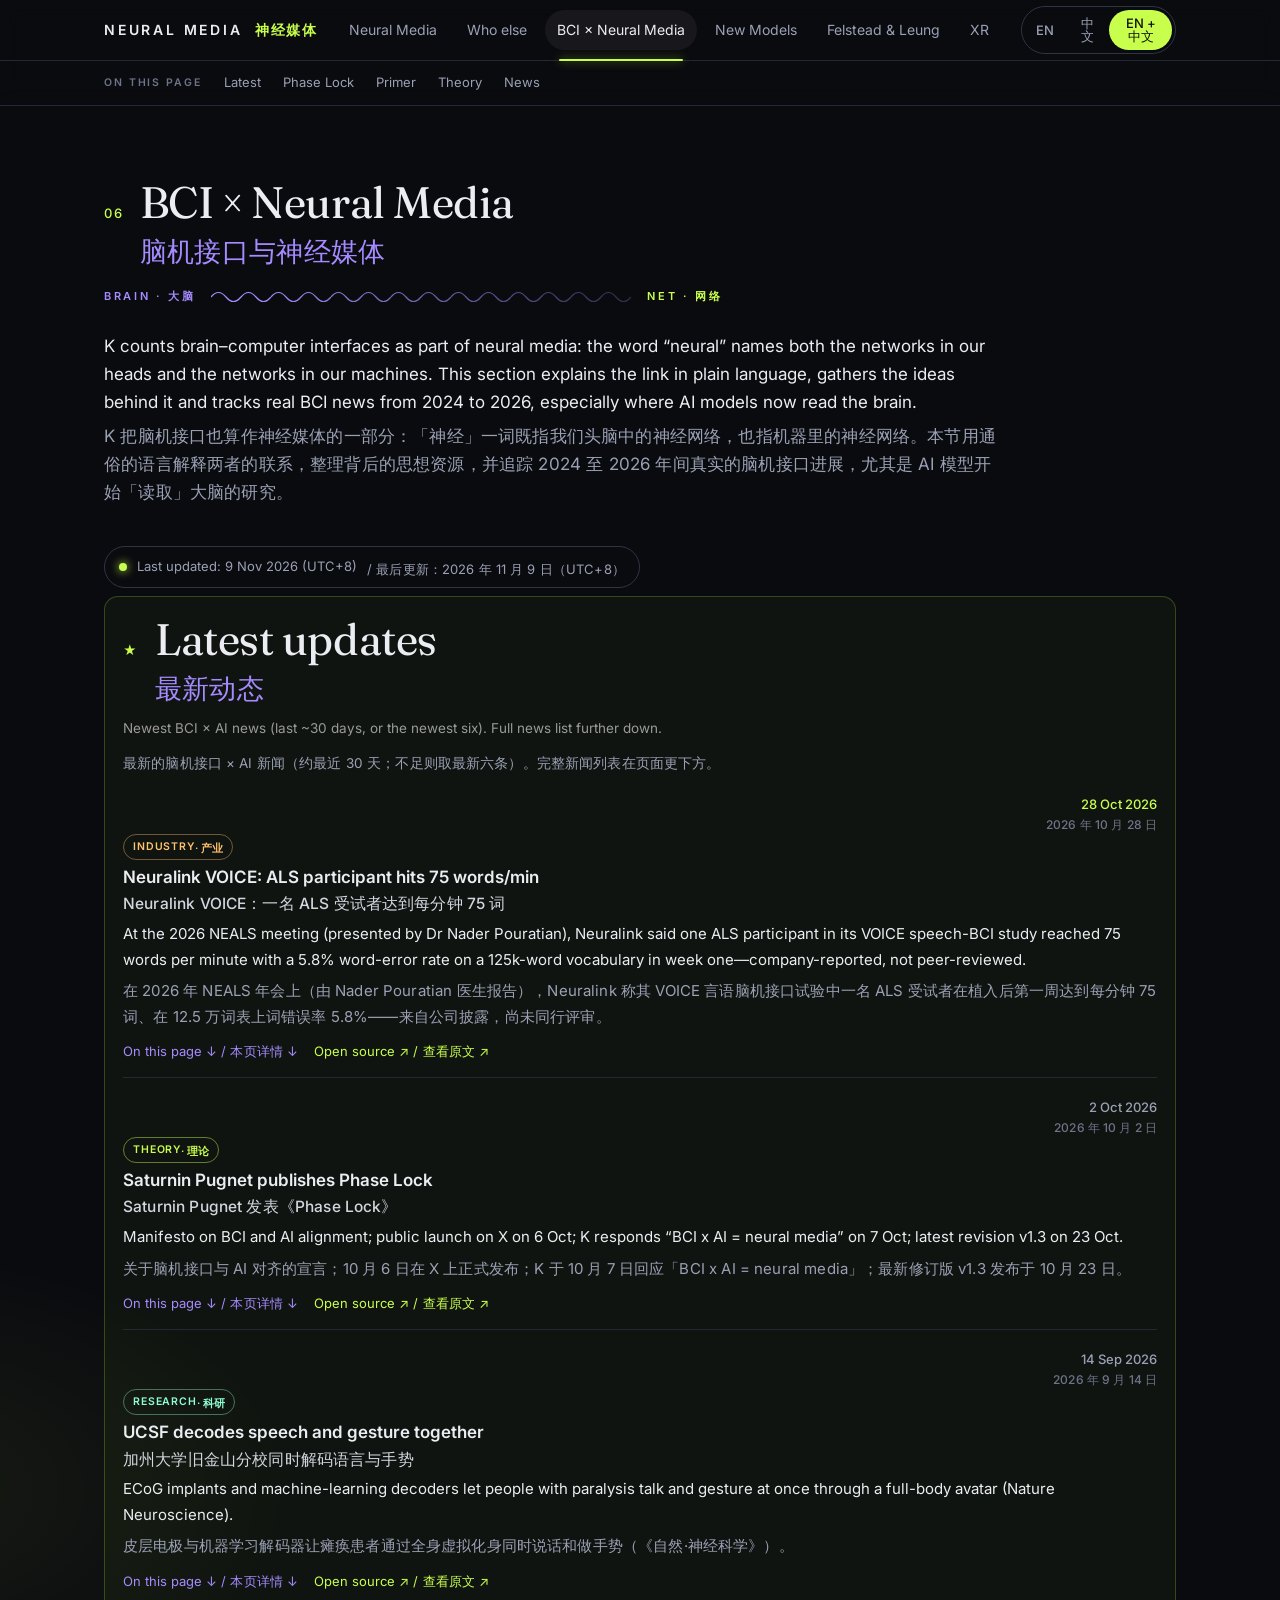
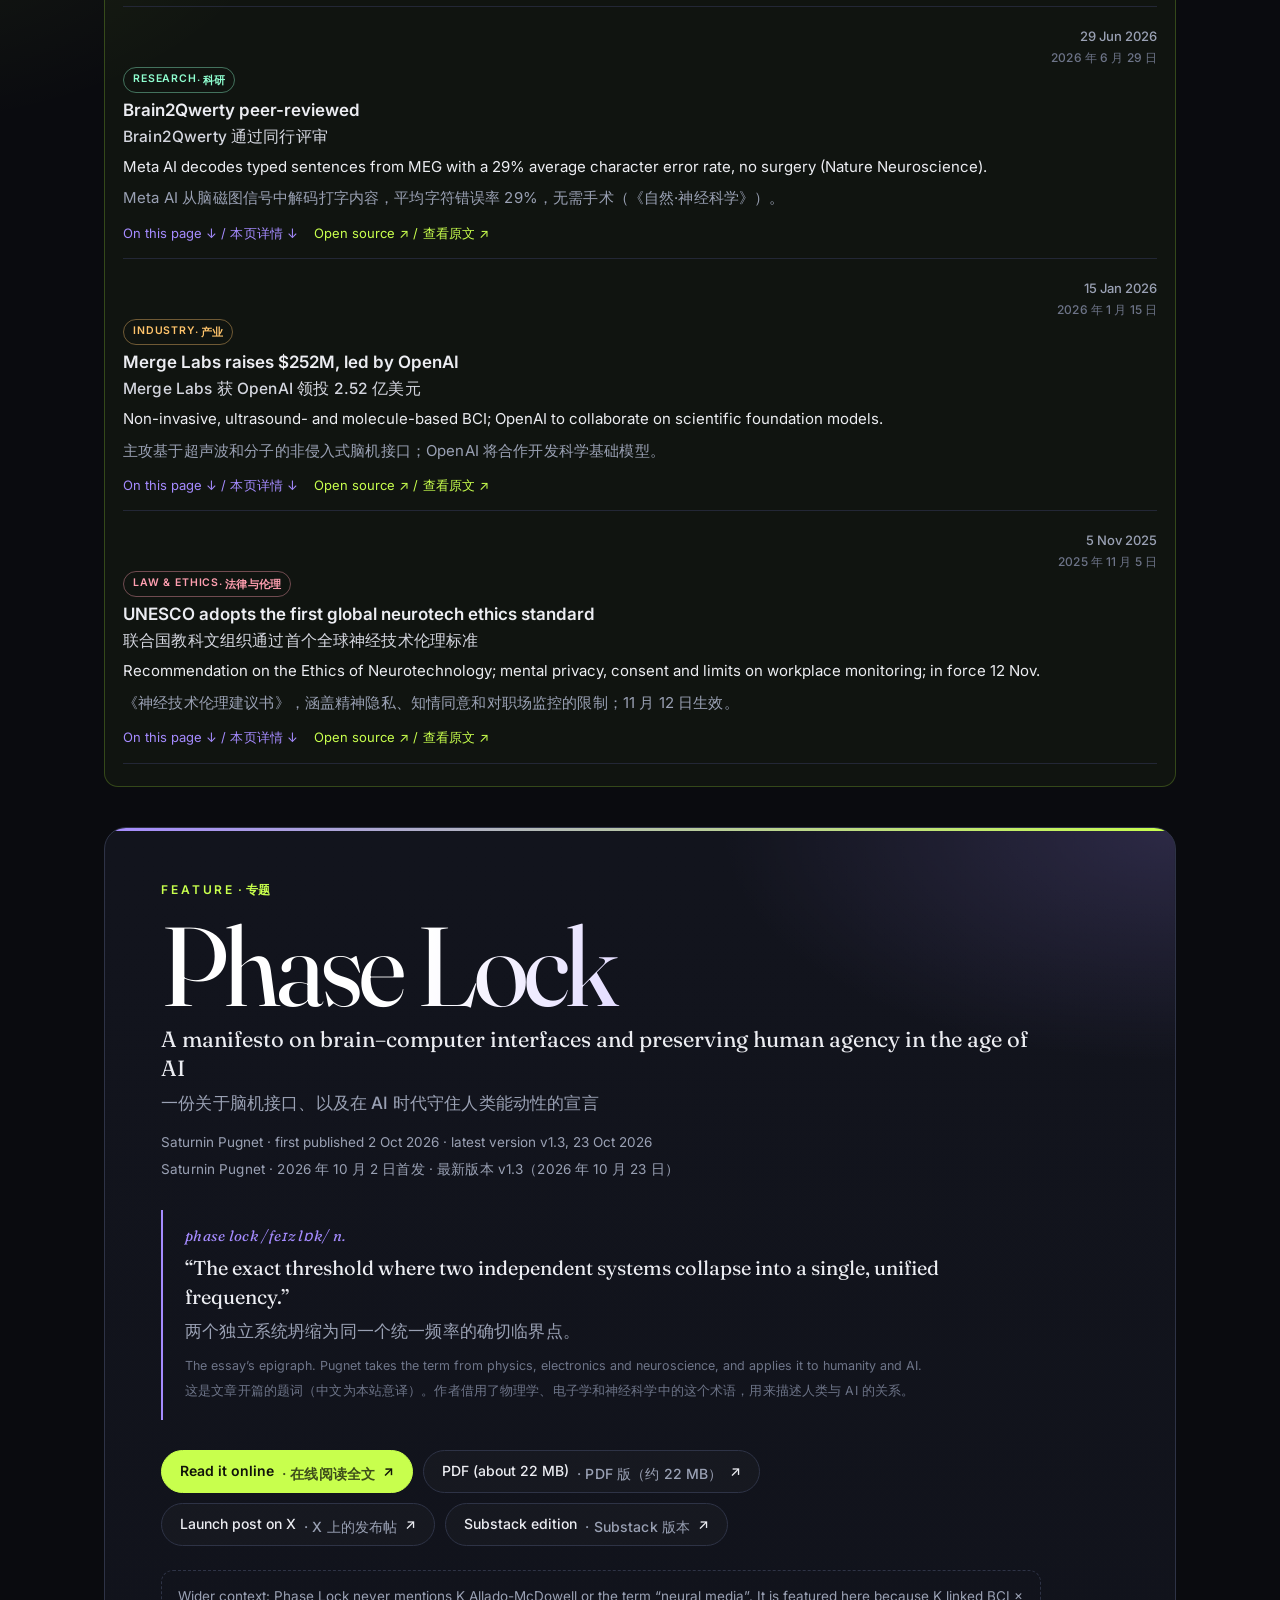
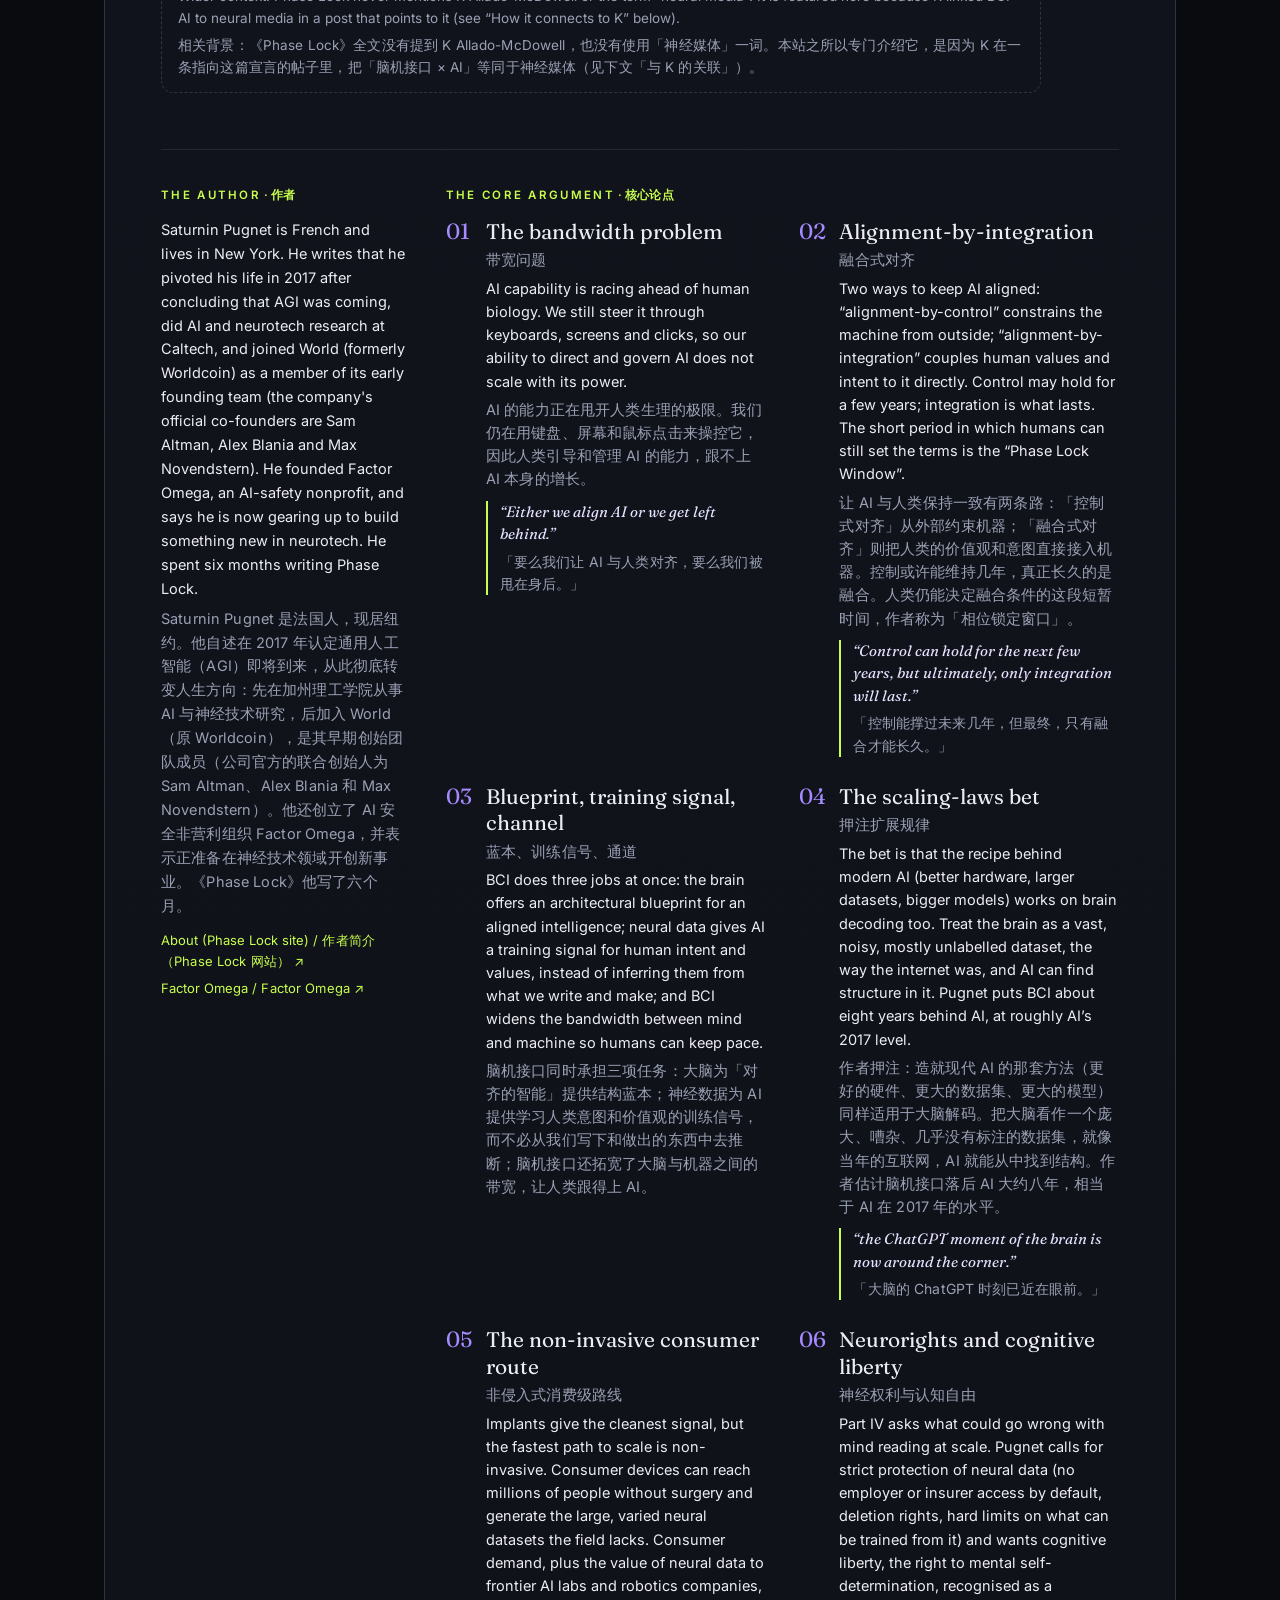
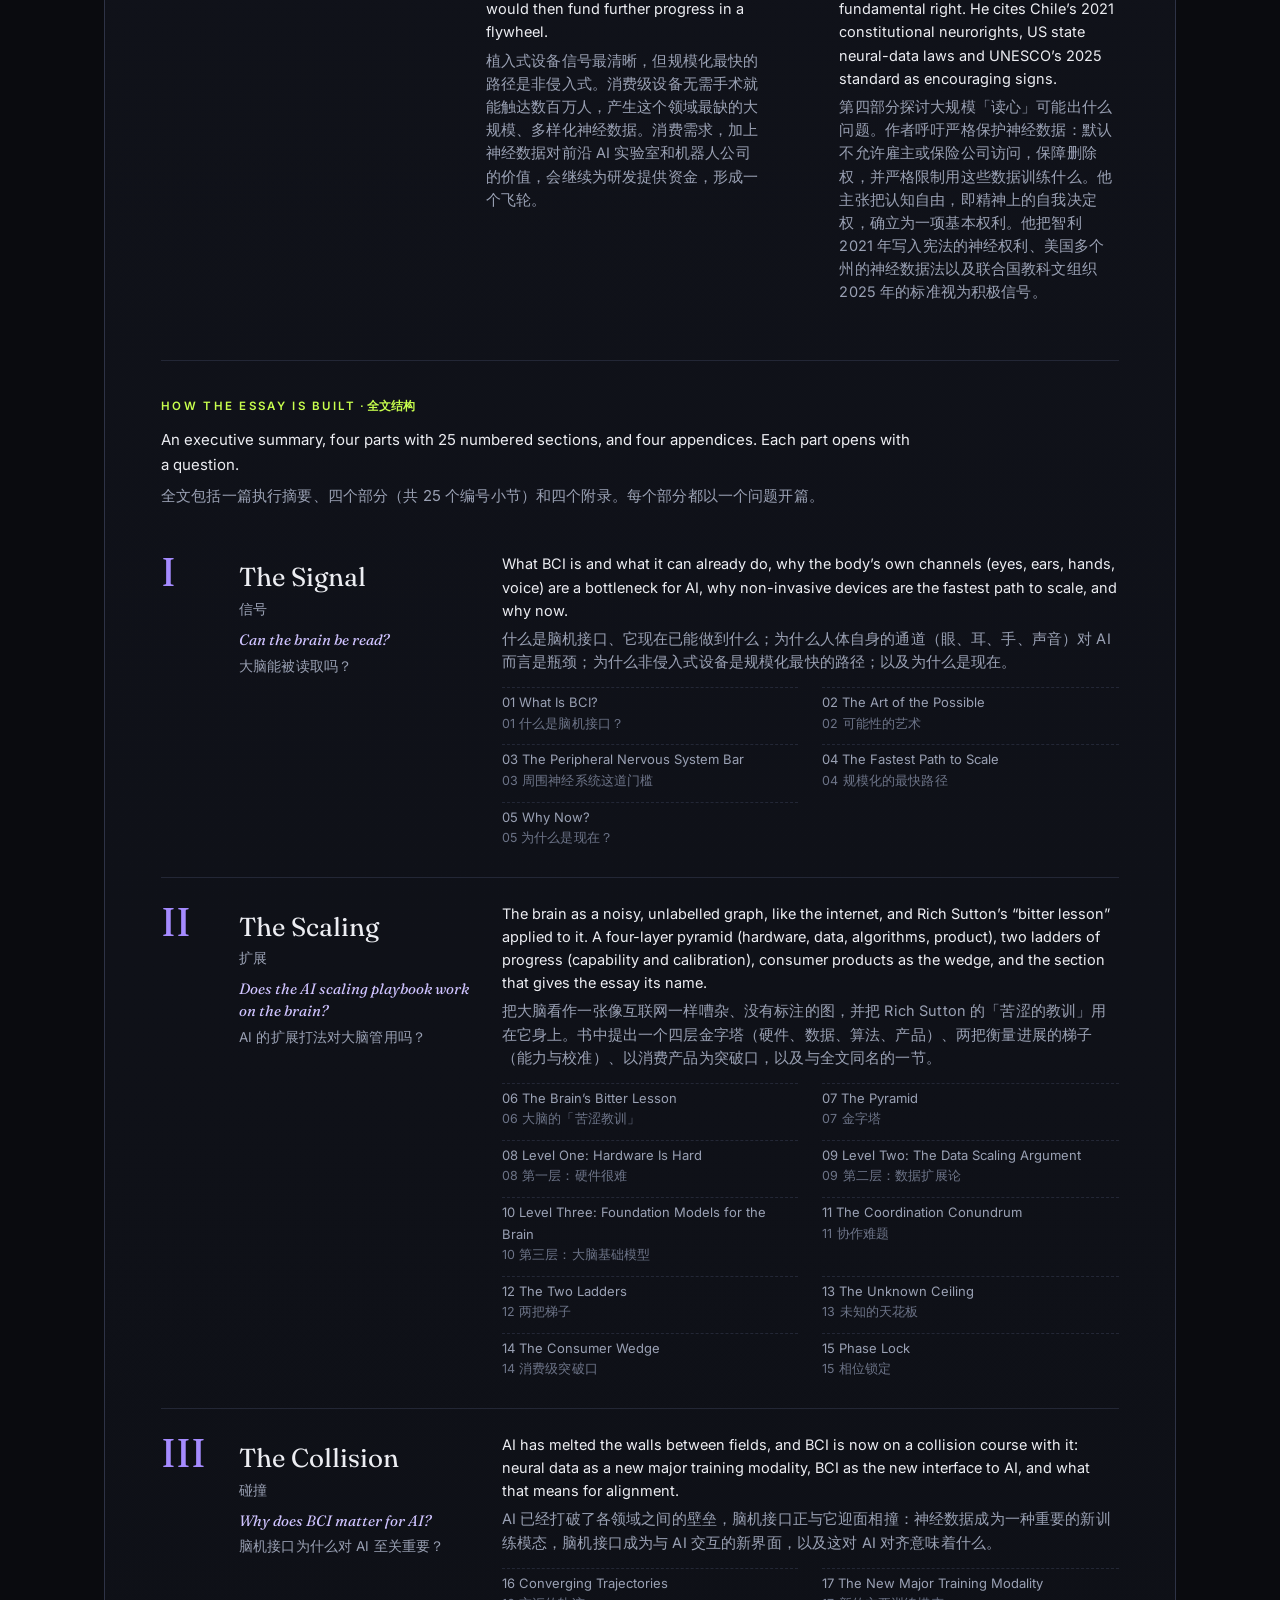
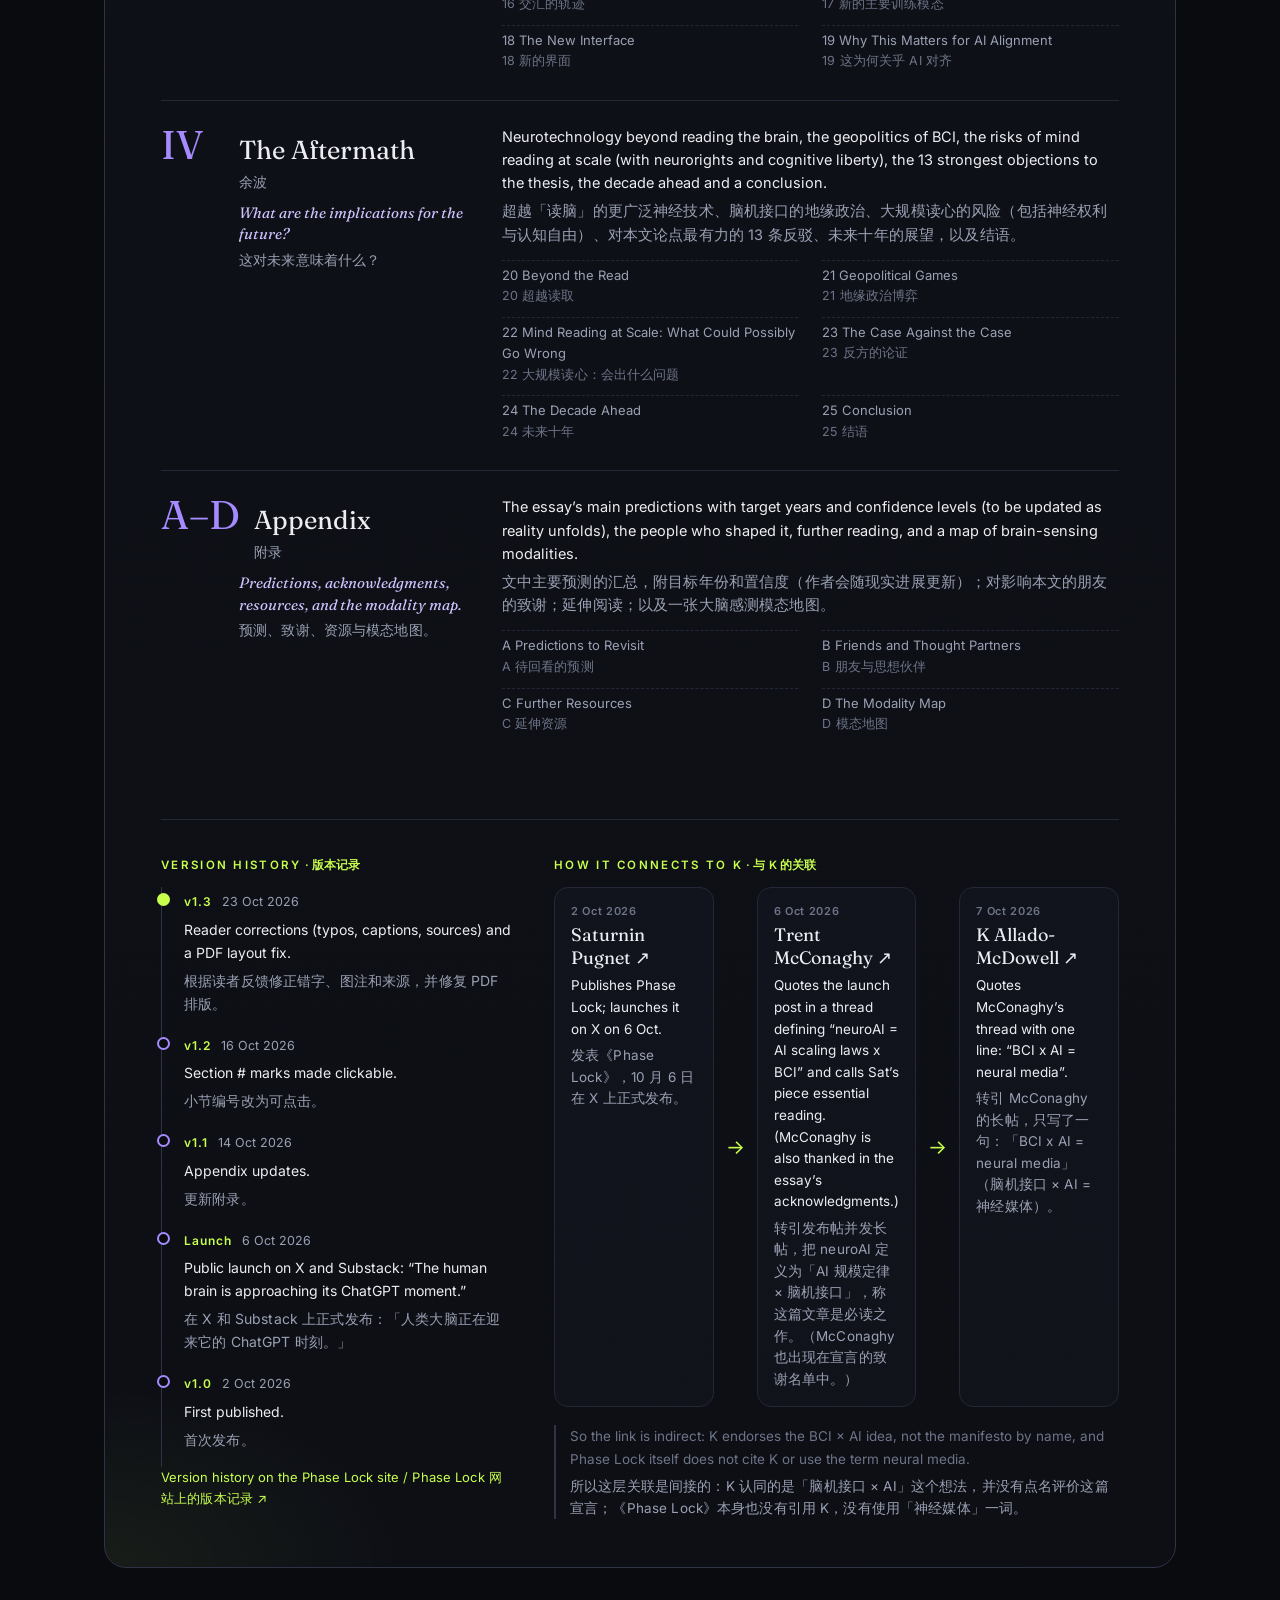
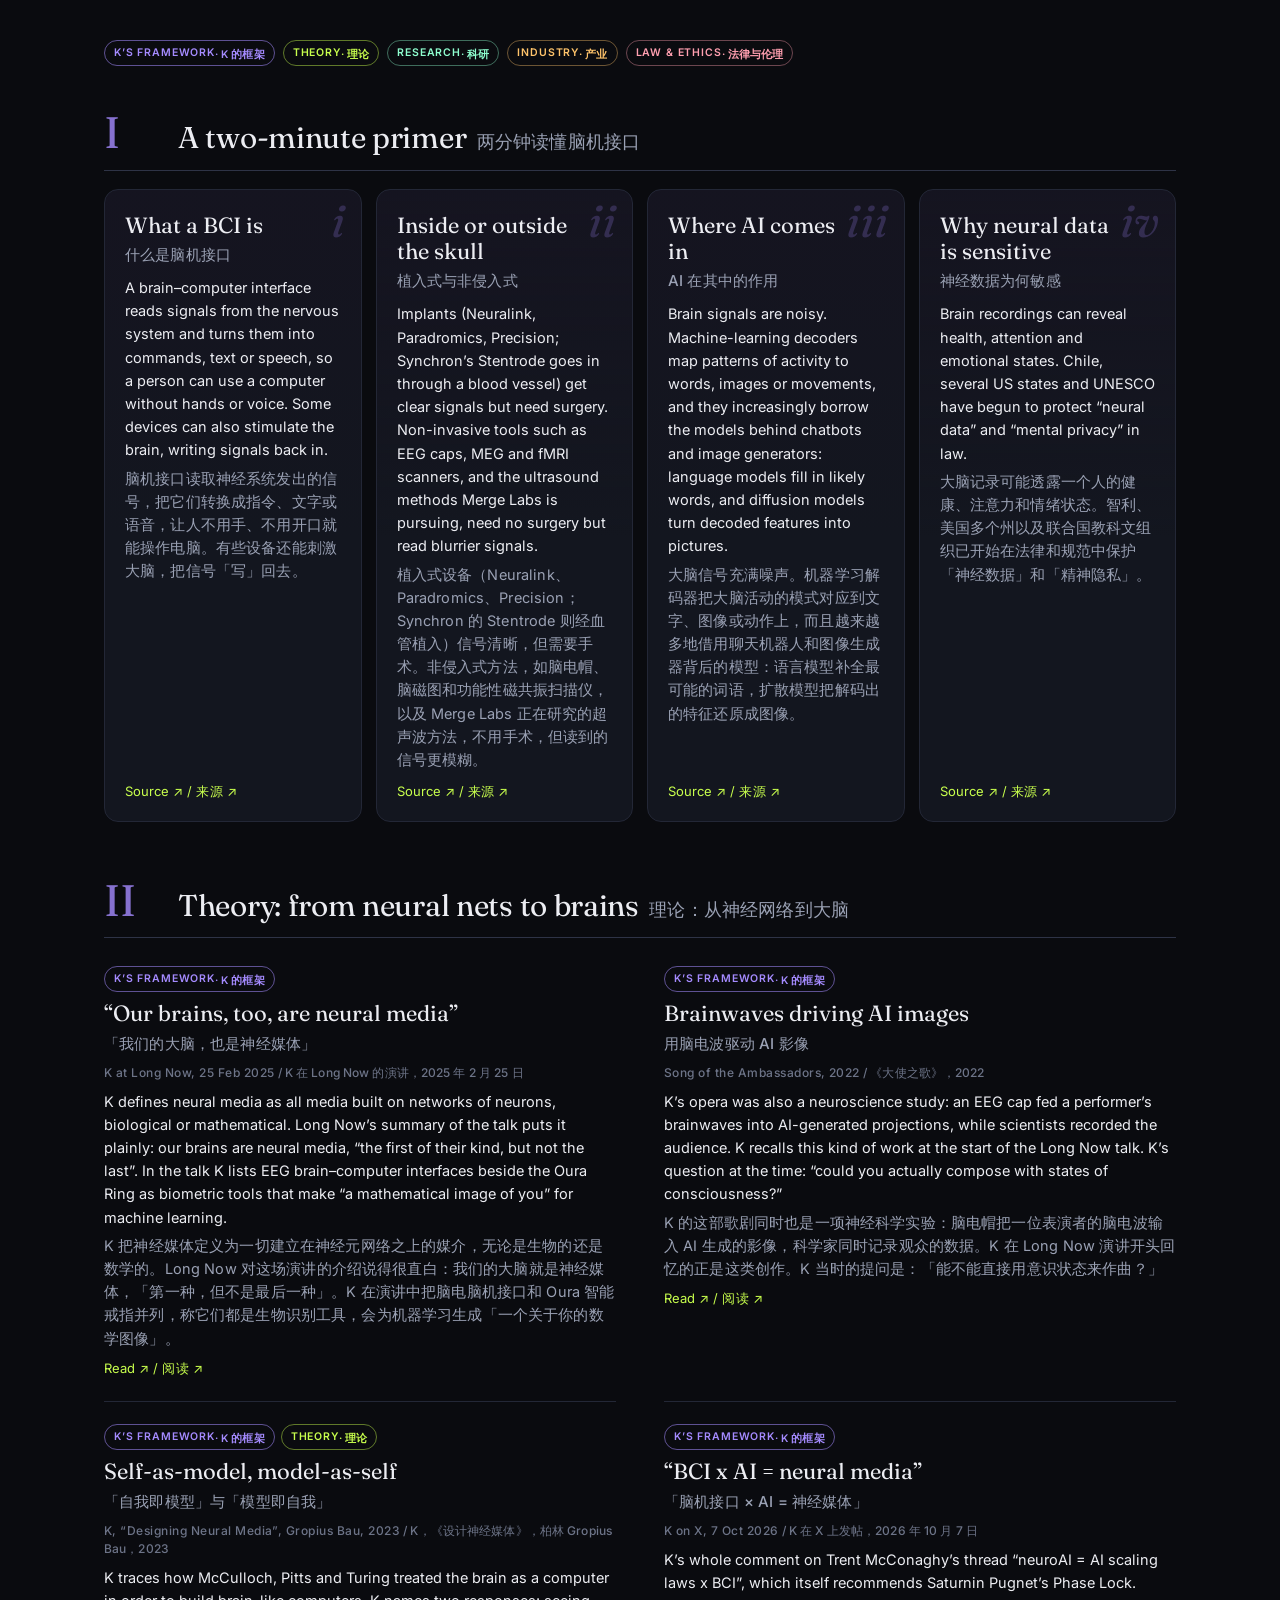
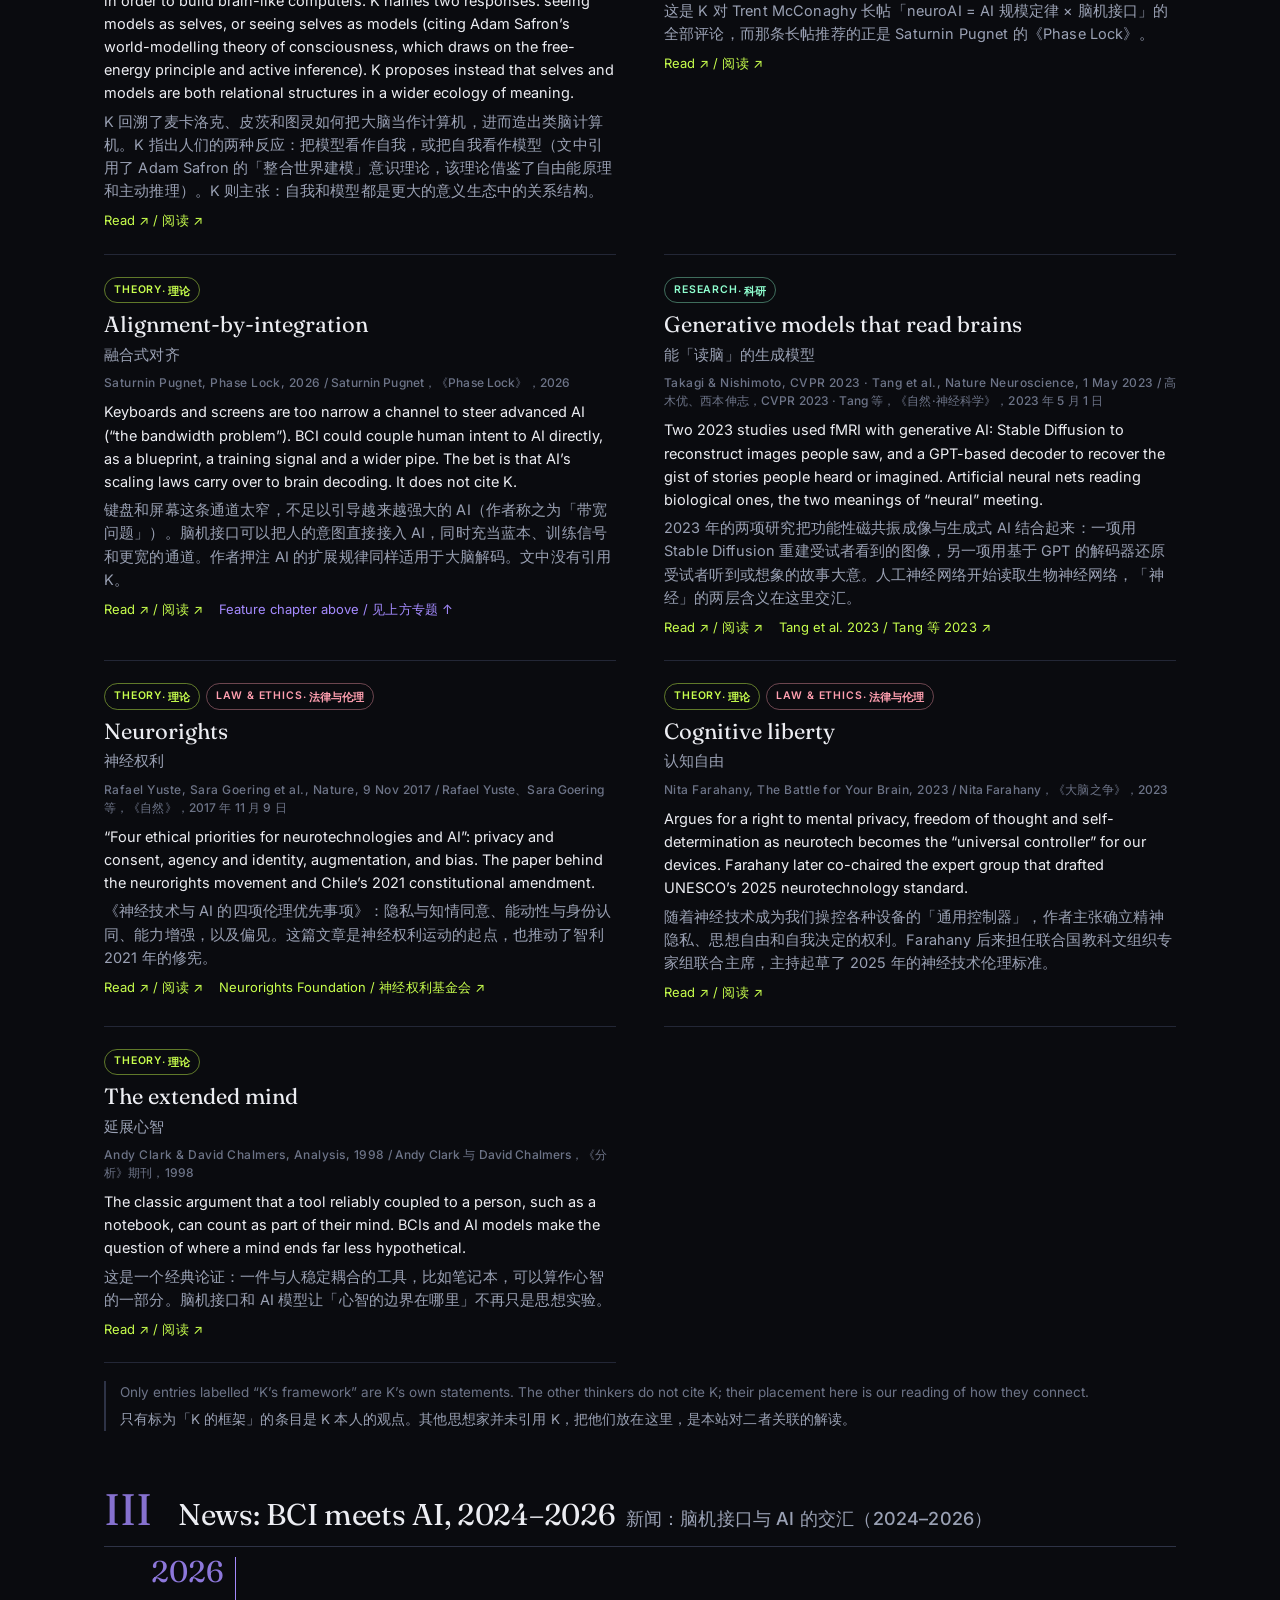
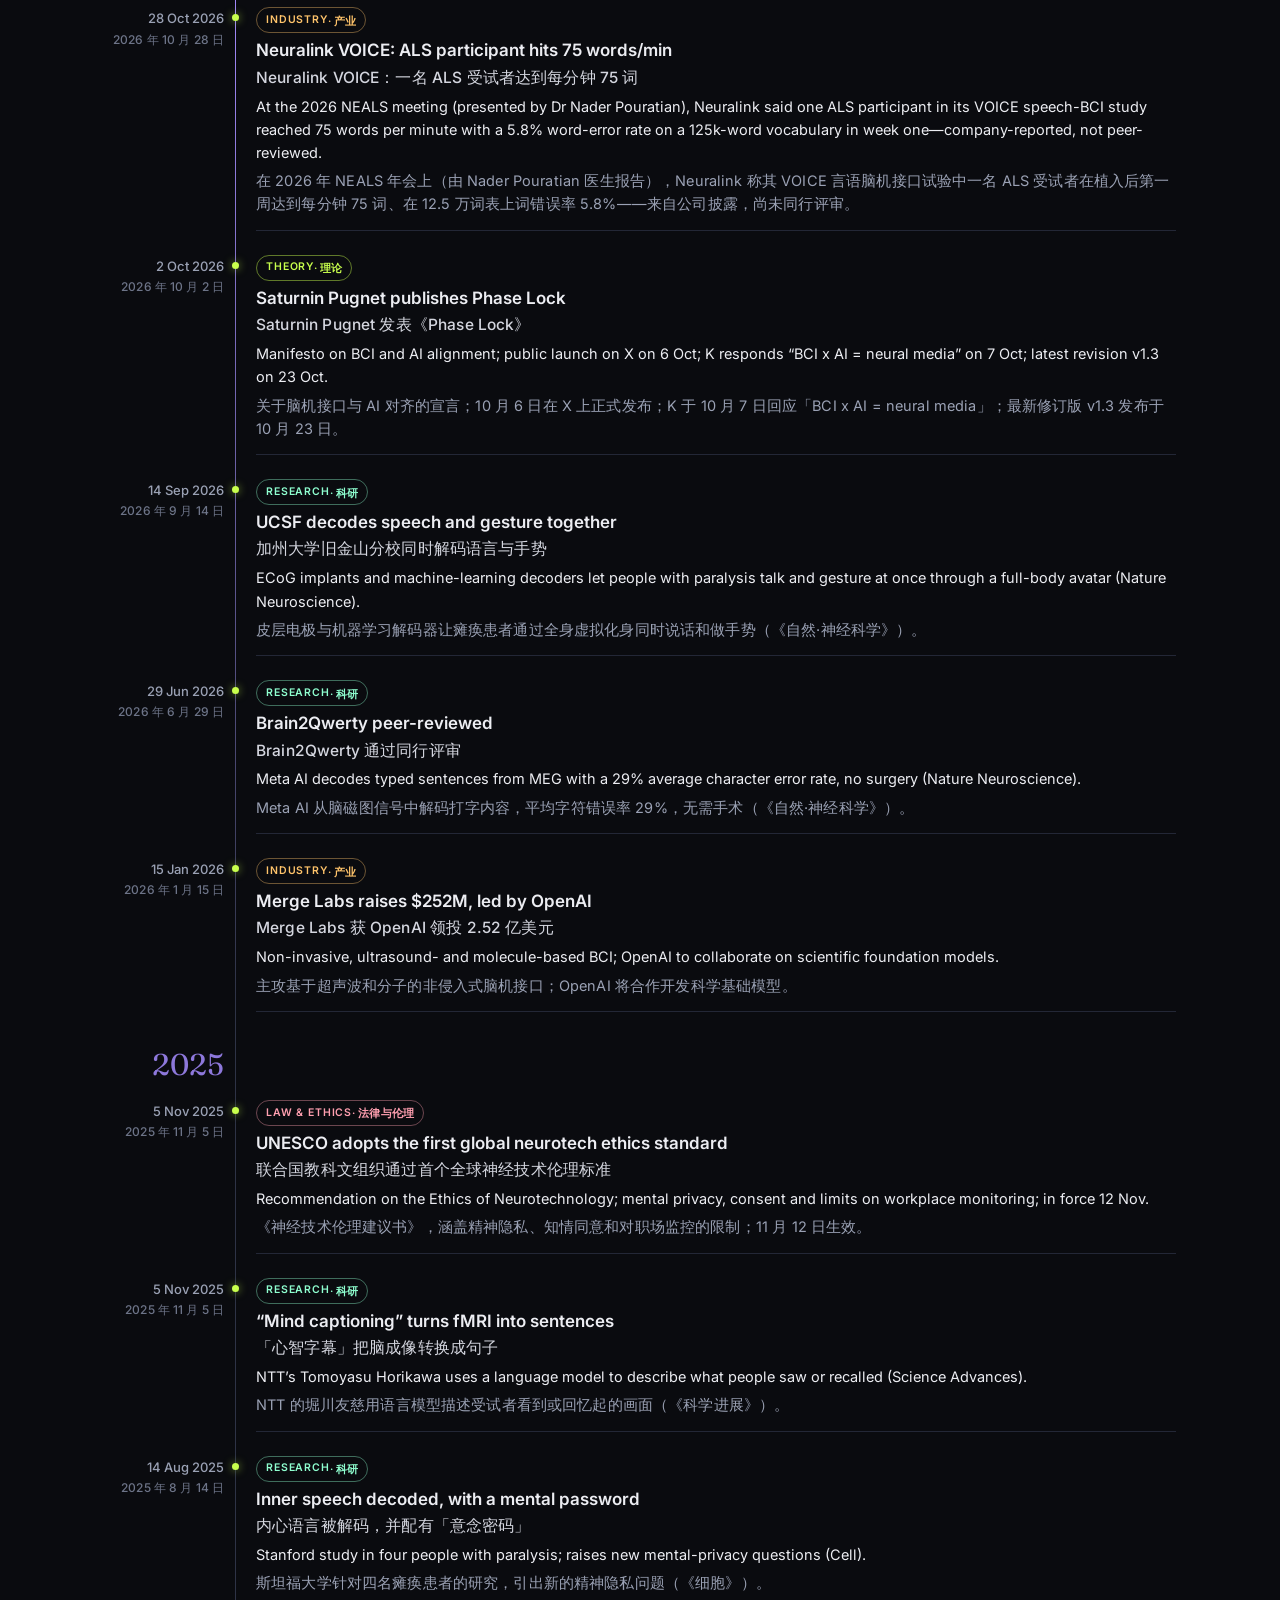
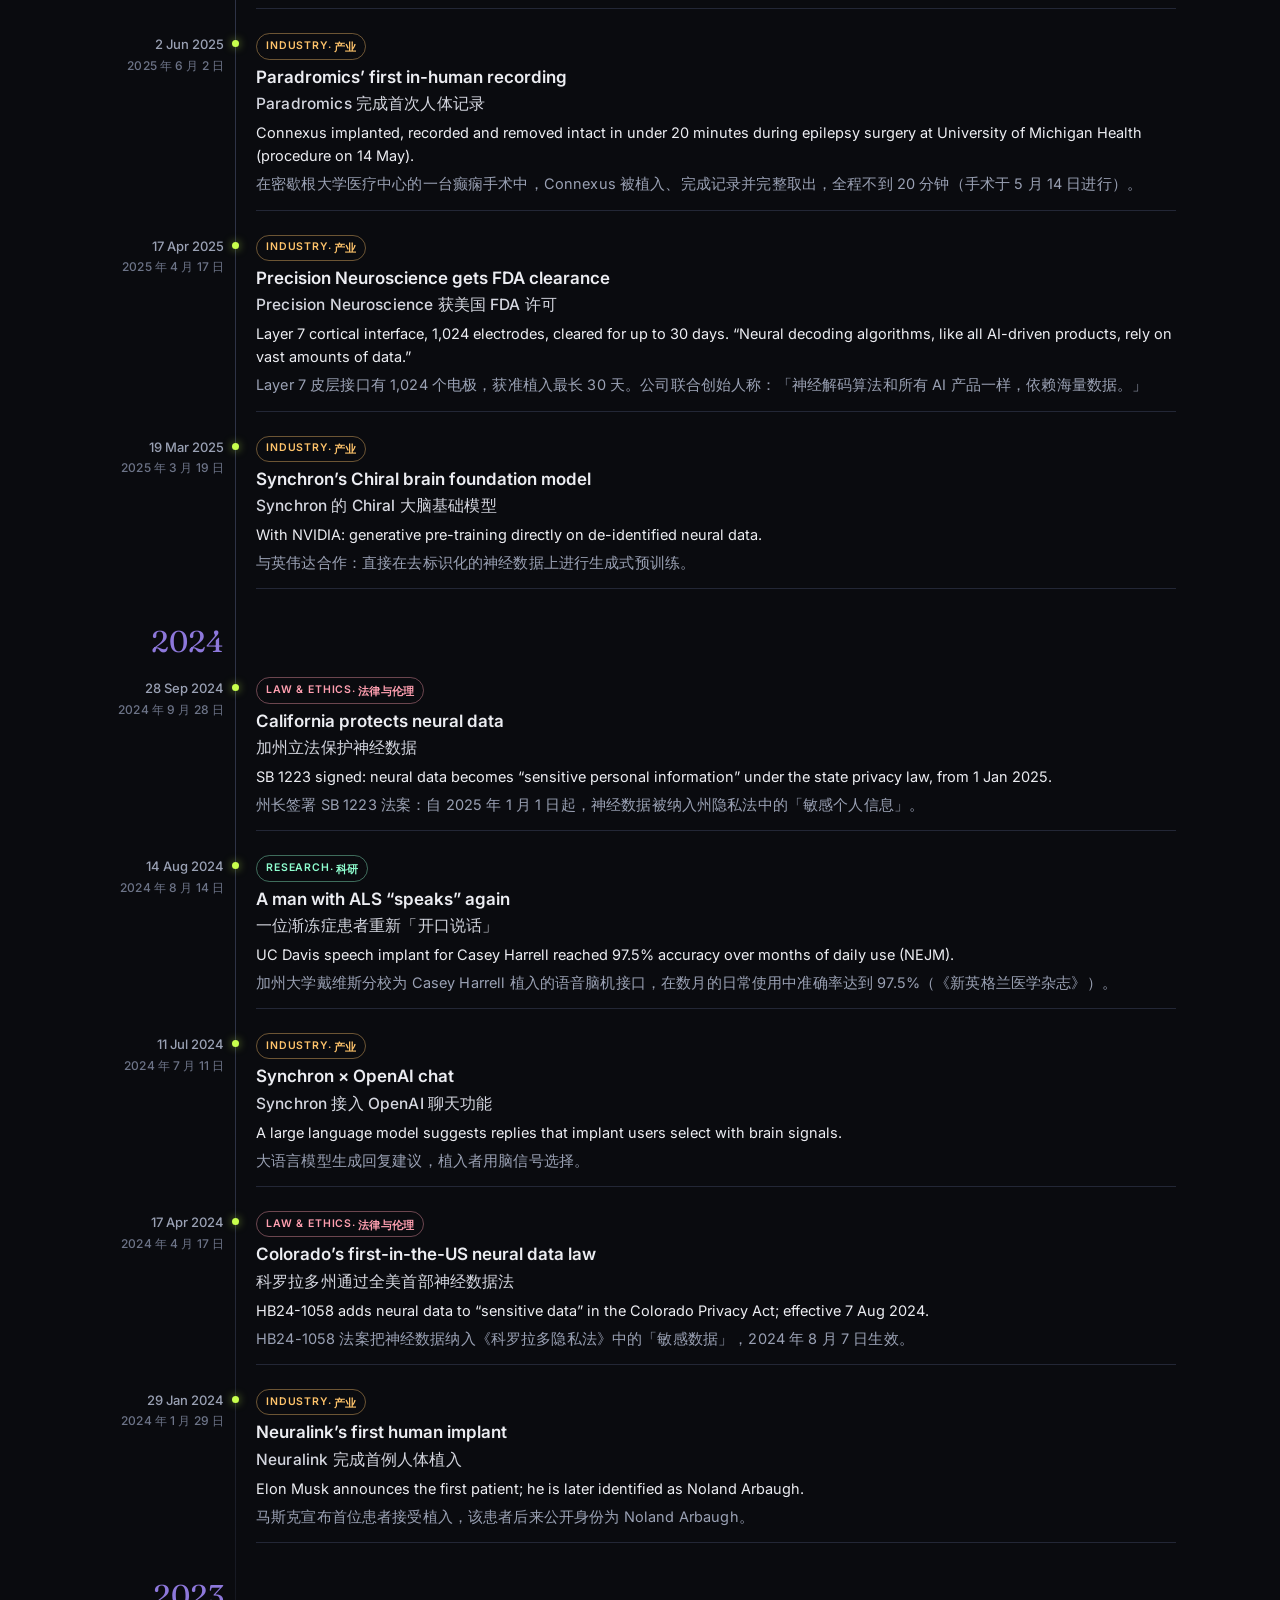
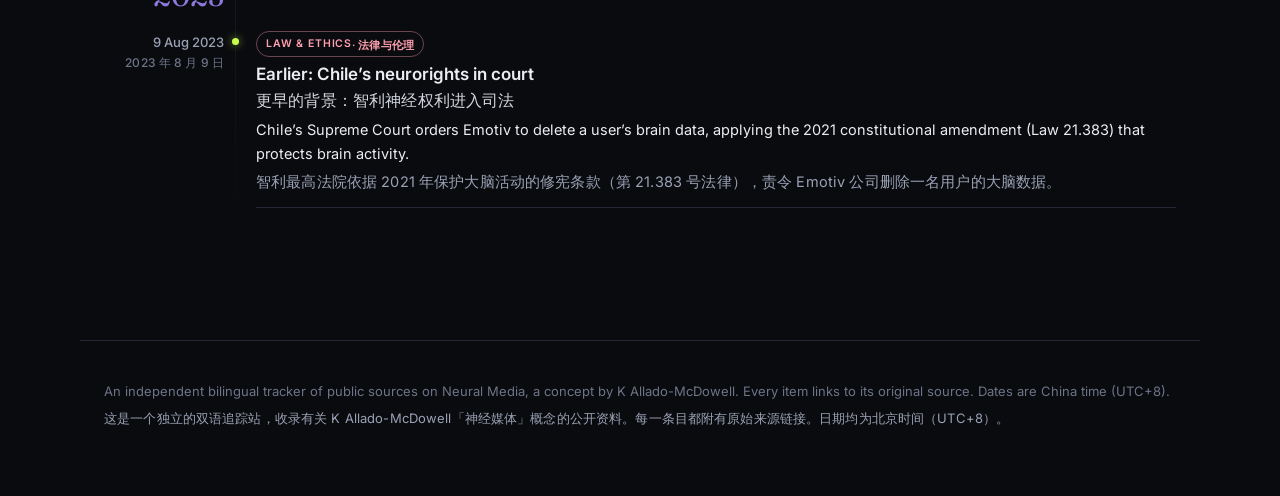
==== bci.html @ 94982797 "Add the XR page and seed it with verified 2026 wearable news. XR is the umbrella for VR, AR, and MR." ====
<!doctype html>
<html lang="en">
<head>
<meta charset="utf-8">
<meta name="viewport" content="width=device-width, initial-scale=1">
<title>BCI × Neural Media · 脑机接口与神经媒体 | Neural Media</title>
<meta name="description" content="A bilingual (English / Simplified Chinese) tracker of everything on Neural Media, the concept by K Allado-McDowell.">
<!-- Optional web fonts; the page falls back to system fonts offline. -->
<link rel="preconnect" href="https://fonts.googleapis.com">
<link rel="preconnect" href="https://fonts.gstatic.com" crossorigin>
<link rel="stylesheet" href="https://fonts.googleapis.com/css2?family=Fraunces:opsz,wght@9..144,400;9..144,600&family=Inter:wght@400;500;600&display=swap">
<style>:root{
  --bg:#0a0b0f; --bg2:#101219; --panel:#13161f; --line:#232736; --line2:#2e3346;
  --text:#ecedf2; --muted:#9aa1b4; --dim:#6d7488;
  --accent:#c8ff4d; --accent-ink:#11140a; --violet:#a58bff;
  --serif:"Fraunces","Noto Serif SC","Source Han Serif SC","Songti SC",Georgia,"Times New Roman",serif;
  --sans:"Inter","PingFang SC","Hiragino Sans GB","Noto Sans SC","Microsoft YaHei",system-ui,-apple-system,"Segoe UI",Roboto,Arial,sans-serif;
  --radius:14px;
}
*{box-sizing:border-box}
html{-webkit-text-size-adjust:100%;scroll-behavior:smooth}
body{margin:0;background:
  radial-gradient(900px 500px at 85% -5%,rgba(165,139,255,.16),transparent 60%),
  radial-gradient(700px 400px at -10% 10%,rgba(200,255,77,.07),transparent 60%),var(--bg);
  color:var(--text);font:16px/1.65 var(--sans)}
a{color:inherit}
img{max-width:100%;display:block}
.wrap{max-width:1120px;margin:0 auto;padding:0 24px}
.skip{position:absolute;left:-999px}.skip:focus{left:12px;top:12px;background:var(--accent);color:var(--accent-ink);padding:6px 10px;z-index:99}

/* language visibility */
body.lang-en .t.zh, body.lang-zh .t.en{display:none!important}
.t{display:block}
nav .t, .brand .t, .chip .t, .tag .t, .lang .t, .inline .t{display:inline}
body.lang-both nav .t.zh{display:none}
body.lang-zh nav .t.zh{display:inline}
body.lang-both .t.en + .t.zh{margin-top:.35em}
body.lang-both p.t.zh, body.lang-both .sum .t.zh{color:var(--muted)}
.t.zh{font-family:var(--sans);letter-spacing:.01em}
body.lang-both .tag .t.zh::before, body.lang-both .chip .t.zh::before{content:" · "}

/* top bar */
.topbar{position:sticky;top:0;z-index:20;background:rgba(10,11,15,.82);backdrop-filter:blur(10px);-webkit-backdrop-filter:blur(10px);border-bottom:1px solid var(--line)}
.bar{display:flex;align-items:center;gap:20px;height:60px}
.brand{font:600 14px/1 var(--sans);letter-spacing:.2em;text-decoration:none;white-space:nowrap}
.brand span{color:var(--accent);letter-spacing:.1em;margin-left:6px}
.nav{display:flex;gap:18px;margin-left:auto;font-size:14px;color:var(--muted)}
.nav a{text-decoration:none}.nav a:hover{color:var(--text)}
.lang{display:flex;border:1px solid var(--line2);border-radius:999px;padding:3px;gap:2px}
.lang button{background:none;border:0;color:var(--muted);font:500 13px/1 var(--sans);padding:7px 11px;border-radius:999px;cursor:pointer}
.lang button[aria-pressed="true"]{background:var(--accent);color:var(--accent-ink)}

/* hero */
.hero{padding:88px 24px 56px}
.kicker{font:600 12px/1 var(--sans);letter-spacing:.22em;text-transform:uppercase;color:var(--accent)}
.hero h1{font:400 clamp(52px,10vw,124px)/.95 var(--serif);letter-spacing:-.03em;margin:22px 0 10px}
.hero h1 .zh{font-family:var(--serif);font-weight:600;letter-spacing:.04em;color:var(--violet);font-size:.55em;margin-top:.15em}
.hero .by{color:var(--muted);margin:0 0 30px;font-size:15px}
.intro{display:grid;gap:28px;grid-template-columns:1fr;max-width:980px}
body.lang-both .intro{grid-template-columns:1fr 1fr}
.intro p{margin:0;font-size:19px;line-height:1.6;color:var(--text)!important}
.intro p.zh{font-size:18px;line-height:1.85}
.stamp{margin-top:34px;display:inline-flex;align-items:center;gap:10px;font-size:13px;color:var(--muted);border:1px solid var(--line2);border-radius:999px;padding:7px 14px}
.stamp i{width:8px;height:8px;border-radius:50%;background:var(--accent);box-shadow:0 0 10px var(--accent)}
.stamp .t{display:inline}
body.lang-both .stamp .t.zh::before{content:" / "}

/* blocks */
.block{padding:64px 24px;border-top:1px solid var(--line)}
.sec-head{display:flex;align-items:baseline;gap:16px;flex-wrap:wrap;margin-bottom:28px}
.sec-head .num{font:500 13px/1 var(--sans);color:var(--accent);letter-spacing:.15em}
.sec-head h2{margin:0;font:400 clamp(30px,4vw,44px)/1.1 var(--serif);letter-spacing:-.01em}
.sec-head h2 .t.zh{font-size:.62em;color:var(--violet);margin-top:.2em;font-family:var(--serif)}
.lead p{margin:0 0 6px;max-width:760px;font-size:17px}

/* eras */
.eras{display:grid;grid-template-columns:repeat(4,1fr);gap:14px;margin-top:28px}
.era{background:var(--panel);border:1px solid var(--line);border-radius:var(--radius);padding:20px;position:relative;overflow:hidden}
.era .span{font:600 13px/1 var(--sans);color:var(--dim);letter-spacing:.06em}
.era h3{font:400 26px/1.1 var(--serif);margin:10px 0 14px}
.era h3 .t.zh{font-size:17px;color:var(--muted);font-family:var(--sans);margin-top:4px}
.era dl{margin:0 0 14px;display:grid;grid-template-columns:auto 1fr;gap:4px 10px;font-size:13px}
.era dt{color:var(--dim);text-transform:uppercase;letter-spacing:.08em;font-size:11px;padding-top:2px}
.era dd{margin:0}
.era dd .t{display:inline}body.lang-both .era dd .t.zh::before{content:" / ";color:var(--dim)}
.era .id{font-size:14px;margin:0;border-top:1px dashed var(--line2);padding-top:12px}
.era.now{border-color:var(--accent);background:linear-gradient(180deg,rgba(200,255,77,.08),var(--panel) 60%)}
.era.now .span{color:var(--accent)}
.era.now::after{content:"NOW · 当下";position:absolute;top:16px;right:16px;font:600 10px/1 var(--sans);letter-spacing:.14em;color:var(--accent-ink);background:var(--accent);padding:5px 7px;border-radius:999px}
.timeline-bar{display:grid;grid-template-columns:repeat(4,1fr);margin-top:14px;height:6px;border-radius:6px;overflow:hidden;gap:3px}
.timeline-bar span{background:var(--line2)}.timeline-bar span.now{background:linear-gradient(90deg,var(--accent) 50%,var(--line2) 50%)}
.notes{list-style:none;padding:0;margin:26px 0 0;display:grid;grid-template-columns:repeat(3,1fr);gap:14px}
.notes li{border-left:2px solid var(--violet);padding:2px 0 2px 14px;font-size:15px}

/* feed */
.filters{display:flex;flex-wrap:wrap;gap:8px;margin-bottom:10px}
.chip{background:transparent;border:1px solid var(--line2);color:var(--muted);border-radius:999px;padding:7px 13px;font:500 13px/1 var(--sans);cursor:pointer}
.chip b{font-weight:600;color:var(--dim);margin-left:6px}
.chip[aria-pressed="true"]{background:var(--text);color:var(--bg);border-color:var(--text)}
.chip[aria-pressed="true"] b{color:var(--bg)}
.feed-note{color:var(--muted);font-size:14px;margin:14px 0 26px;max-width:860px}
.feed{list-style:none;margin:0;padding:0;position:relative}
.feed::before{content:"";position:absolute;left:131px;top:6px;bottom:6px;width:1px;background:var(--line2)}
.item{display:grid;grid-template-columns:120px 1fr;gap:0 32px;padding:0 0 30px;position:relative}
.item::before{content:"";position:absolute;left:127px;top:8px;width:9px;height:9px;border-radius:50%;background:var(--bg);border:2px solid var(--violet)}
.item.fresh::before{border-color:var(--accent);background:var(--accent)}
.when{font:500 13px/1.4 var(--sans);color:var(--muted);text-align:right;padding-top:3px}
.when .t.zh{font-size:12px;color:var(--dim)}
.card{background:var(--panel);border:1px solid var(--line);border-radius:var(--radius);padding:18px 20px;display:grid;gap:10px;grid-template-columns:1fr}
.card.has-thumb{grid-template-columns:1fr 200px;gap:10px 20px}
.card:hover{border-color:var(--line2)}
.tags{display:flex;gap:6px;flex-wrap:wrap}
.tag{font:600 11px/1 var(--sans);letter-spacing:.06em;text-transform:uppercase;border-radius:6px;padding:5px 7px;background:#1c2030;color:var(--muted)}
.tag.video{color:#ff8f8f}.tag.post{color:#7fd3ff}.tag.essay{color:var(--accent)}.tag.interview{color:#ffc46b}
.tag.podcast{color:#e59bff}.tag.talk{color:#8fffd0}.tag.exhibition{color:#ffa3c8}.tag.book{color:#c9b8ff}
.tag.new{background:var(--accent);color:var(--accent-ink)}
.card h3{margin:0;font:600 19px/1.35 var(--sans)}
.card h3 a{text-decoration:none}.card h3 a:hover{text-decoration:underline;text-decoration-color:var(--accent);text-underline-offset:3px}
.card h3 .t.zh{font-weight:500;font-size:17px;color:#d4d6df}
.sum p{margin:0;font-size:15px}
.links{display:flex;flex-wrap:wrap;gap:6px 16px;font-size:13px}
.links a{color:var(--accent);text-decoration:none}.links a:hover{text-decoration:underline}
.links .src{color:var(--dim)}
.links .t{display:inline}body.lang-both .links .t.zh::before{content:" / "}
.thumb{grid-row:1 / span 4;grid-column:2;border-radius:10px;overflow:hidden;border:1px solid var(--line2);align-self:start;position:relative}
.thumb img{aspect-ratio:16/9;object-fit:cover;width:100%}
.thumb::after{content:"▶";position:absolute;inset:0;display:grid;place-items:center;color:#fff;font-size:22px;text-shadow:0 2px 10px #000}
.empty{color:var(--muted)}

/* video */
.video-grid{display:grid;grid-template-columns:1.3fr 1fr;gap:32px;align-items:start}
.player{display:block;position:relative;border-radius:var(--radius);overflow:hidden;border:1px solid var(--line2);text-decoration:none}
.player img{width:100%;aspect-ratio:16/9;object-fit:cover;filter:saturate(.9)}
.player .play{position:absolute;left:50%;top:50%;transform:translate(-50%,-50%);width:76px;height:76px;border-radius:50%;background:var(--accent);display:grid;place-items:center;box-shadow:0 10px 40px rgba(0,0,0,.5)}
.player .play::before{content:"";border-left:22px solid var(--accent-ink);border-top:13px solid transparent;border-bottom:13px solid transparent;margin-left:6px}
.player .cap{position:absolute;left:0;right:0;bottom:0;padding:14px 16px;background:linear-gradient(transparent,rgba(0,0,0,.85));font-size:13px;color:#ddd}
.player .cap .t{display:inline}body.lang-both .player .cap .t.zh::before{content:" · "}
.video-info h3{font:400 26px/1.2 var(--serif);margin:0 0 8px}
.video-info h3 .t.zh{font-size:18px;color:var(--violet)}
.video-info .meta{color:var(--muted);font-size:14px;margin:0 0 18px}
.video-info .meta .t{display:block}
.take{list-style:none;padding:0;margin:0 0 18px;counter-reset:k}
.take li{counter-increment:k;position:relative;padding:0 0 14px 38px;font-size:15px}
.take li::before{content:counter(k,decimal-leading-zero);position:absolute;left:0;top:1px;font:600 12px/1.6 var(--sans);color:var(--accent)}

/* reading */
.reading{display:grid;grid-template-columns:repeat(4,1fr);gap:14px}
.read{display:flex;flex-direction:column;gap:10px;background:var(--panel);border:1px solid var(--line);border-radius:var(--radius);padding:20px;text-decoration:none;transition:border-color .2s,transform .2s}
.read:hover{border-color:var(--accent);transform:translateY(-2px)}
.read .yr{font:600 12px/1 var(--sans);color:var(--accent);letter-spacing:.1em}
.read h3{margin:0;font:400 20px/1.25 var(--serif)}
.read h3 .t.zh{font-size:15px;font-family:var(--sans);color:var(--muted)}
.read .src{margin-top:auto;font-size:12px;color:var(--dim)}
.read .src .t{display:inline}body.lang-both .read .src .t.zh::before{content:" / "}

.foot{padding:40px 24px 60px;border-top:1px solid var(--line);color:var(--dim);font-size:13px}
.foot p{margin:0 0 6px}

@media (max-width:960px){
  .eras{grid-template-columns:1fr 1fr}.timeline-bar{display:none}
  .notes{grid-template-columns:1fr}
  .video-grid{grid-template-columns:1fr}
  .reading{grid-template-columns:1fr 1fr}
  .lang{margin-left:auto}
}
@media (max-width:640px){
  .wrap{padding:0 18px}
  .hero{padding:56px 18px 40px}
  body.lang-both .intro{grid-template-columns:1fr}
  .intro p{font-size:17px}.intro p.zh{font-size:16px}
  .block{padding:48px 18px}
  .eras{grid-template-columns:1fr}
  .reading{grid-template-columns:1fr}
  .brand span{display:none}
  .lang button{padding:7px 9px;font-size:12px}
  .feed::before{left:5px}
  .item{grid-template-columns:1fr;padding-left:24px;gap:6px}
  .item::before{left:1px;top:5px}
  .when{text-align:left;display:flex;gap:8px;flex-wrap:wrap}
  .when .t{display:inline}
  body.lang-both .when .t.zh::before{content:"· "}
  .card.has-thumb{grid-template-columns:1fr}
  .thumb{grid-row:auto;grid-column:auto;order:-1}
}

body.lang-both .by .inline .t.zh::before{content:" / "}
@media (max-width:640px){.stamp{border-radius:12px;align-items:flex-start}.stamp .t{display:block}body.lang-both .stamp .t.zh::before{content:none}}

/* landscape: who else works on neural media */
.land-lead p{max-width:900px}
.legend{display:flex;flex-wrap:wrap;gap:8px;margin:22px 0 44px}
.mark{display:inline-flex;align-items:center;font:600 10.5px/1 var(--sans);letter-spacing:.08em;text-transform:uppercase;border-radius:999px;padding:5px 9px;border:1px solid var(--line2);color:var(--muted);white-space:nowrap}
.mark .t{display:inline}body.lang-both .mark .t.zh::before{content:" · "}
.mark.term{color:var(--accent);border-color:rgba(200,255,77,.45)}
.mark.citesK{color:var(--violet);border-color:rgba(165,139,255,.5)}
.mark.adjacent{color:#ffc46b;border-color:rgba(255,196,107,.4)}
.mark.different{color:var(--dim);border-style:dashed}
.land-group{margin:0 0 56px}
.land-head{display:flex;align-items:baseline;gap:18px;border-bottom:1px solid var(--line2);padding-bottom:14px;margin-bottom:6px}
.land-head .roman{font:400 44px/1 var(--serif);color:var(--violet);opacity:.8;min-width:56px}
.land-head h3{margin:0;font:400 30px/1.15 var(--serif);letter-spacing:-.01em}
.land-head h3 .t{display:inline}.land-head h3 .t.zh{font:500 18px/1 var(--sans);color:var(--muted)}
body.lang-both .land-head h3 .t.zh::before{content:"  ";white-space:pre}
.who-list{list-style:none;margin:0;padding:0;display:grid;grid-template-columns:1fr 1fr;column-gap:48px}
.who{padding:22px 0;border-bottom:1px solid var(--line);display:grid;gap:8px;align-content:start}
.who h4{margin:0;font:400 22px/1.25 var(--serif)}
.who h4 a{text-decoration:none}.who h4 a:hover{color:var(--accent)}
.who h4 .t.zh{font:500 15px/1.5 var(--sans);color:var(--muted)}
.who h4 .arr{font:400 14px/1 var(--sans);color:var(--accent);margin-left:8px;vertical-align:3px}
body.lang-both .who h4 .t.en + .t.zh{margin-top:.2em}
body.lang-zh .who h4 .t.zh{font:400 20px/1.35 var(--serif);color:var(--text)}
.who-marks{display:flex;flex-wrap:wrap;gap:6px}
.who-line p{margin:0;font-size:14.5px;line-height:1.6}
.land-note{margin-top:18px;color:var(--dim);font-size:13.5px;border-left:2px solid var(--line2);padding-left:14px}
.land-note p{margin:0}
.g-meanings .who-list{grid-template-columns:repeat(4,1fr);column-gap:14px}
.g-meanings .who{border:1px dashed var(--line2);border-radius:var(--radius);padding:18px;margin-top:14px;background:rgba(19,22,31,.5)}
.g-meanings .who h4{font-size:18px}
.tag.course{color:#9fe3ff}
@media (max-width:960px){.who-list{grid-template-columns:1fr}.g-meanings .who-list{grid-template-columns:1fr 1fr}}
@media (max-width:640px){.g-meanings .who-list{grid-template-columns:1fr}.land-head .roman{font-size:34px;min-width:40px}.land-head h3{font-size:24px}.land-head h3 .t{display:block}body.lang-both .land-head h3 .t.zh::before{content:none}}
.who h4 .one{display:block}
body.lang-both .who h4 .t.zh .arr{display:none}
.who h4 .arr{white-space:nowrap}

/* BCI x neural media */
.tag.performance{color:#ffb38a}
.bci-strap{display:flex;align-items:center;gap:16px;margin:-6px 0 26px;font:600 11px/1 var(--sans);letter-spacing:.24em;color:var(--dim)}
.bci-strap .s-brain{color:var(--violet)}.bci-strap .s-net{color:var(--accent)}
.bci-strap .s-wave{flex:1;max-width:420px;height:18px;background:
  url("data:image/svg+xml,%3Csvg xmlns='http://www.w3.org/2000/svg' width='60' height='18' viewBox='0 0 60 18'%3E%3Cpath d='M0 9 Q7.5 0 15 9 T30 9 T45 9 T60 9' fill='none' stroke='%23a58bff' stroke-width='1.2'/%3E%3C/svg%3E") repeat-x left center;
  -webkit-mask:linear-gradient(90deg,#000 10%,rgba(0,0,0,.25));mask:linear-gradient(90deg,#000 10%,rgba(0,0,0,.25))}
.bci-lead p{max-width:900px}
.mark.b-k{color:var(--violet);border-color:rgba(165,139,255,.55)}
.mark.b-theory{color:var(--accent);border-color:rgba(200,255,77,.45)}
.mark.b-research{color:#8fffd0;border-color:rgba(143,255,208,.4)}
.mark.b-industry{color:#ffc46b;border-color:rgba(255,196,107,.4)}
.mark.b-law{color:#ff9fb0;border-color:rgba(255,159,176,.4)}
.primer{display:grid;grid-template-columns:repeat(4,1fr);gap:14px;margin-top:18px}
.pcard{position:relative;background:linear-gradient(180deg,rgba(165,139,255,.07),var(--panel) 55%);border:1px solid var(--line);border-radius:var(--radius);padding:22px 20px 18px;display:flex;flex-direction:column;gap:10px;overflow:hidden}
.pcard .pnum{position:absolute;right:16px;top:8px;font:italic 400 46px/1 var(--serif);color:var(--violet);opacity:.22}
.pcard h4{margin:0;font:400 22px/1.2 var(--serif);padding-right:36px}
.pcard h4 .t.zh{font:500 15px/1.5 var(--sans);color:var(--muted)}
body.lang-zh .pcard h4 .t.zh{font:400 20px/1.35 var(--serif);color:var(--text)}
.ptext p{margin:0;font-size:14.5px;line-height:1.6}
.pcard .links{margin-top:auto}
.ideas .idea{padding:22px 0;border-bottom:1px solid var(--line);display:grid;gap:8px;align-content:start}
.idea h4{margin:0;font:400 22px/1.25 var(--serif)}
.idea h4 a{text-decoration:none}.idea h4 a:hover{color:var(--accent)}
.idea h4 .t.zh{font:500 15px/1.5 var(--sans);color:var(--muted)}
body.lang-zh .idea h4 .t.zh{font:400 20px/1.35 var(--serif);color:var(--text)}
.idea-src{font:500 12px/1.5 var(--sans);letter-spacing:.04em;color:var(--dim)}
.idea-src .t{display:inline}body.lang-both .idea-src .t.zh::before{content:" / "}
.bnews{list-style:none;margin:10px 0 0;padding:0;position:relative}
.bnews::before{content:"";position:absolute;left:131px;top:0;bottom:0;width:1px;background:linear-gradient(var(--violet),var(--line2) 30%,var(--line2) 80%,transparent)}
.nyear{display:grid;grid-template-columns:120px 1fr;gap:0 32px;margin:26px 0 8px}
.nyear span{grid-column:1;text-align:right;font:400 30px/1 var(--serif);color:var(--violet);opacity:.85}
.nyear:first-child{margin-top:8px}
.nitem{display:grid;grid-template-columns:120px 1fr;gap:0 32px;padding:12px 0;position:relative}
.nitem::before{content:"";position:absolute;left:128px;top:19px;width:7px;height:7px;border-radius:50%;background:var(--accent);box-shadow:0 0 8px rgba(200,255,77,.6)}
.ndate{font:500 13px/1.4 var(--sans);color:var(--muted);text-align:right;padding-top:2px}
.ndate .t.zh{font-size:12px;color:var(--dim)}
.nbody{display:grid;gap:6px;border-bottom:1px solid var(--line);padding-bottom:14px}
.nbody h4{margin:0;font:600 17px/1.35 var(--sans)}
.nbody h4 a{text-decoration:none}.nbody h4 a:hover{text-decoration:underline;text-decoration-color:var(--accent);text-underline-offset:3px}
.nbody h4 .t.zh{font-weight:500;font-size:15.5px;color:#d4d6df}
@media (max-width:960px){.primer{grid-template-columns:1fr 1fr}}
@media (max-width:640px){
  .primer{grid-template-columns:1fr}
  .bnews::before{left:5px}
  .nyear,.nitem{grid-template-columns:1fr;padding-left:24px;gap:6px}
  .nyear span{text-align:left;font-size:24px}
  .nitem::before{left:2px;top:17px}
  .ndate{text-align:left;display:flex;gap:8px;flex-wrap:wrap}.ndate .t{display:inline}
  body.lang-both .ndate .t.zh::before{content:"· "}
  .bci-strap .s-wave{max-width:none}
}
body.lang-zh .land-head h3 .t.zh{font:400 28px/1.2 var(--serif);color:var(--text);letter-spacing:.02em}

/* multi-page navigation */
.nav{gap:6px}
.nav a{position:relative;padding:8px 12px;border-radius:999px;white-space:nowrap;transition:color .2s,background .2s}
.nav a[aria-current="page"]{color:var(--text);background:rgba(255,255,255,.06)}
.nav a[aria-current="page"]::after{content:"";position:absolute;left:14px;right:14px;bottom:-11px;height:2px;border-radius:2px;background:var(--accent);box-shadow:0 0 10px rgba(200,255,77,.6)}
.subnav{border-top:1px solid var(--line)}
.subnav-in{display:flex;align-items:center;gap:22px;height:44px;font-size:13px;color:var(--muted);overflow-x:auto;scrollbar-width:none}
.subnav-in::-webkit-scrollbar{display:none}
.subnav a{position:relative;text-decoration:none;white-space:nowrap;padding:6px 0;transition:color .2s}.subnav a:hover{color:var(--text)}
.subnav a[aria-current="true"]{color:var(--accent)}
.subnav a[aria-current="true"]::after{content:"";position:absolute;left:0;right:0;bottom:-6px;height:2px;border-radius:2px;background:var(--accent);box-shadow:0 0 8px rgba(200,255,77,.55)}
.subnav .t{display:inline}body.lang-both .subnav a .t.zh,body.lang-both .subnav .sublabel .t.zh{display:none}
.sublabel{font:600 10.5px/1 var(--sans);letter-spacing:.18em;text-transform:uppercase;color:var(--dim)}
.block.page-first{border-top:0;padding-top:72px}
.links a.internal{color:var(--violet)}
@media (max-width:960px){
  .bar{flex-wrap:wrap;height:auto;padding-top:10px;padding-bottom:0;gap:10px 16px}
  .nav{order:3;width:100%;margin:0 -6px;overflow-x:auto;scrollbar-width:none;padding-bottom:8px}
  .nav::-webkit-scrollbar{display:none}
  .nav a{padding:7px 12px;font-size:13.5px}
  .nav a[aria-current="page"]::after{bottom:-3px}
}

/* Phase Lock feature chapter */
.feature{position:relative;margin:40px 0 72px;padding:56px 56px 48px;border:1px solid var(--line2);border-radius:22px;overflow:hidden;
  background:radial-gradient(700px 360px at 100% 0%,rgba(165,139,255,.18),transparent 65%),radial-gradient(500px 300px at 0% 100%,rgba(200,255,77,.06),transparent 60%),linear-gradient(180deg,#12141d,#0d0f15)}
.feature::before{content:"";position:absolute;inset:0 0 auto 0;height:3px;background:linear-gradient(90deg,var(--violet),var(--accent))}
.f-top{max-width:880px}
.f-kicker{font:600 12px/1 var(--sans);letter-spacing:.24em;text-transform:uppercase;color:var(--accent)}
.f-kicker .t{display:inline}body.lang-both .f-kicker .t.zh::before{content:" · "}
.f-title{margin:18px 0 8px;font:400 clamp(56px,9vw,112px)/.92 var(--serif);letter-spacing:-.035em;
  background:linear-gradient(100deg,#fff 30%,#cfc3ff 70%,var(--accent));-webkit-background-clip:text;background-clip:text;color:transparent}
.f-sub p{margin:0;font:400 22px/1.35 var(--serif)}
.f-sub p.t.zh{font:500 17px/1.6 var(--sans);color:var(--muted)}
body.lang-zh .f-sub p.t.zh{font:400 22px/1.45 var(--serif);color:var(--text)}
.f-byline{margin:14px 0 0;font-size:13.5px;color:var(--muted)}
.f-byline .t{display:block}
.f-def{margin:30px 0 0;padding:18px 0 18px 22px;border-left:2px solid var(--violet)}
.f-def .fw{font:italic 400 15px/1 var(--serif);color:var(--violet);letter-spacing:.02em;margin-bottom:10px}
.f-def p{margin:0;font:400 20px/1.45 var(--serif)}
.f-def p.t.zh{font:400 17px/1.7 var(--serif);color:var(--muted)}
body.lang-zh .f-def p.t.zh{font-size:20px;color:var(--text)}
.f-def figcaption{margin-top:10px;font-size:12.5px;color:var(--dim)}
.f-cta{display:flex;flex-wrap:wrap;gap:10px;margin:30px 0 0}
.btn{display:inline-flex;align-items:center;gap:8px;padding:11px 18px;border-radius:999px;border:1px solid var(--line2);text-decoration:none;font:500 14px/1 var(--sans);color:var(--text);background:rgba(255,255,255,.02);transition:border-color .2s,transform .2s}
.btn:hover{border-color:var(--accent);transform:translateY(-1px)}
.btn .t{display:inline}body.lang-both .btn .t.zh::before{content:" · "}body.lang-both .btn .t.zh{color:var(--muted)}
.btn.primary{background:var(--accent);color:var(--accent-ink);border-color:var(--accent);font-weight:600}
body.lang-both .btn.primary .t.zh{color:var(--accent-ink);opacity:.75}
.f-note{margin-top:24px;padding:14px 16px;border:1px dashed var(--line2);border-radius:12px;font-size:13.5px;color:var(--muted);max-width:880px}
.f-note p{margin:0}
.f-h{margin:0 0 16px;font:600 11.5px/1 var(--sans);letter-spacing:.2em;text-transform:uppercase;color:var(--accent)}
.f-h .t{display:inline}body.lang-both .f-h .t.zh::before{content:" · "}
.f-row{display:grid;gap:40px;margin-top:56px;padding-top:40px;border-top:1px solid var(--line)}
.f-row-a{grid-template-columns:minmax(0,.8fr) minmax(0,2.2fr)}
.f-row-b{grid-template-columns:minmax(0,1fr) minmax(0,1.6fr)}
.f-author>p{margin:0 0 6px;font-size:14.5px;line-height:1.65}
.f-author .links{margin-top:12px}
.fpoints{list-style:none;margin:0;padding:0;display:grid;grid-template-columns:1fr 1fr;gap:26px 34px}
.fpoint{position:relative;padding-left:40px}
.fpn{position:absolute;left:0;top:2px;font:400 22px/1 var(--serif);color:var(--violet)}
.fpoint h5{margin:0 0 6px;font:400 21px/1.25 var(--serif)}
.fpoint h5 .t.zh{font:500 14.5px/1.5 var(--sans);color:var(--muted)}
body.lang-zh .fpoint h5 .t.zh{font:400 19px/1.35 var(--serif);color:var(--text)}
.fq{margin:10px 0 0;padding:0 0 0 12px;border-left:2px solid var(--accent)}
.fq p{margin:0;font:italic 400 15px/1.5 var(--serif);color:#e6e1ff}
.fq p.t.zh{font:400 14px/1.6 var(--sans);color:var(--muted)}
.f-struct{margin-top:56px;padding-top:40px;border-top:1px solid var(--line)}
.f-struct-intro p{margin:0 0 6px;max-width:760px;font-size:15px}
.fparts{list-style:none;margin:20px 0 0;padding:0}
.fpart{display:grid;grid-template-columns:minmax(0,1fr) minmax(0,2fr);gap:32px;padding:24px 0;border-bottom:1px solid var(--line)}
.fpart:last-child{border-bottom:0}
.fpart-head a{display:flex;align-items:baseline;gap:14px;text-decoration:none}
.fpart-head a:hover .fname{color:var(--accent)}
.fr{font:400 40px/1 var(--serif);color:var(--violet);min-width:64px}
.fname .t{display:block}.fname .t.en{font:400 26px/1.15 var(--serif)}
.fname .t.zh{font:500 14px/1.5 var(--sans);color:var(--muted)}
body.lang-zh .fname .t.zh{font:400 24px/1.2 var(--serif);color:var(--text)}
.fquest{margin:10px 0 0 78px;font:italic 400 15px/1.45 var(--serif);color:#cfc3ff}
.fquest .t.zh{font:400 13.5px/1.6 var(--sans);font-style:normal;color:var(--muted)}
.fsecs{list-style:none;margin:14px 0 0;padding:0;display:grid;grid-template-columns:1fr 1fr;gap:6px 24px;font-size:13px;color:var(--muted)}
.fsecs li{padding:4px 0;border-top:1px dashed var(--line)}
.fsecs .t.zh{font-size:12.5px;color:var(--dim)}
body.lang-both .fsecs .t.en + .t.zh{margin-top:0}
.vlist{list-style:none;margin:0;padding:0 0 0 16px;border-left:1px solid var(--line2)}
.vlist li{position:relative;padding:0 0 16px 6px}
.vlist li::before{content:"";position:absolute;left:-21px;top:6px;width:9px;height:9px;border-radius:50%;background:var(--bg);border:2px solid var(--violet)}
.vlist li:first-child::before{background:var(--accent);border-color:var(--accent)}
.vl{font:600 12px/1 var(--sans);letter-spacing:.08em;color:var(--accent);margin-right:10px}
.vl .t,.vd .t{display:inline}body.lang-both .vl .t.zh,body.lang-both .vd .t.zh{display:none}
.vd{font-size:12.5px;color:var(--muted)}
.vt p{margin:4px 0 0;font-size:14px}
.clist{list-style:none;margin:0;padding:0;display:grid;grid-template-columns:1fr auto 1fr auto 1fr;gap:12px;align-items:stretch}
.cstep{background:rgba(19,22,31,.7);border:1px solid var(--line);border-radius:var(--radius);padding:16px;display:flex;flex-direction:column;gap:6px}
.cdate{font:600 11px/1.3 var(--sans);letter-spacing:.06em;color:var(--dim)}
.cdate .t{display:inline}body.lang-both .cdate .t.zh{display:none}
.cstep h5{margin:0;font:400 18px/1.25 var(--serif)}
.cstep h5 a{text-decoration:none}.cstep h5 a:hover{color:var(--accent)}
.cstep .who-line p{font-size:13.5px}
.carrow{align-self:center;color:var(--accent);font-size:20px}
.f-chain .land-note{margin-top:18px}
@media (max-width:960px){
  .feature{padding:40px 28px 36px}
  .f-row-a,.f-row-b{grid-template-columns:1fr}
  .fpoints{grid-template-columns:1fr}
  .fpart{grid-template-columns:1fr;gap:12px}
  .clist{grid-template-columns:1fr}
  .carrow{justify-self:center;transform:rotate(90deg)}
}
@media (max-width:640px){
  .feature{margin:28px -6px 56px;padding:32px 18px 28px;border-radius:16px}
  .f-sub p{font-size:19px}
  .f-def p{font-size:17px}
  .fsecs{grid-template-columns:1fr}
  .fquest{margin-left:0}
  .fr{font-size:32px;min-width:52px}
  .btn{padding:10px 14px;font-size:13px}
  .block.page-first{padding-top:44px}
}

/* sticky in-page bar: section anchors land below header + bar */
[id]{scroll-margin-top:calc(var(--hdr,72px) + 12px)}
@media (max-width:960px){.subnav-in{height:40px;gap:18px}}

/* ---------- New Models page ---------- */
.nm-lead p{font-size:17px;line-height:1.7;max-width:900px}
.nm-sub{margin:30px 0 12px;font:600 12px/1.3 var(--sans);letter-spacing:.16em;text-transform:uppercase;color:var(--accent)}
.nm-sub .t{display:inline}body.lang-both .nm-sub .t.zh::before{content:" · "}
.nm-people-grid{display:grid;grid-template-columns:repeat(3,1fr);gap:14px;margin-top:18px}
.nm-person{background:linear-gradient(180deg,rgba(200,255,77,.05),var(--panel) 55%);border:1px solid var(--line);border-radius:var(--radius);padding:20px;display:flex;flex-direction:column;gap:8px;min-width:0}
.nm-person h4{margin:0;font:400 24px/1.15 var(--serif)}
.nm-role{font:500 12.5px/1.5 var(--sans);color:var(--violet)}
.nm-role .t{display:inline}body.lang-both .nm-role .t.zh::before{content:" / "}
.nm-person .ptext p{font-size:14.5px;line-height:1.65;margin:0 0 6px}
.nm-person .links{margin-top:auto}
.nm-evo{list-style:none;margin:0;padding:0;display:grid;gap:0}
.nm-evo li{display:grid;grid-template-columns:110px 1fr;gap:18px;padding:12px 0;border-bottom:1px solid var(--line)}
.evy{font:400 22px/1.2 var(--serif);color:var(--violet)}
.evt p{margin:0 0 4px;font-size:15px;line-height:1.6}
.nm-ideas{display:grid;grid-template-columns:repeat(3,1fr);gap:14px;margin-top:18px}
.nm-idea{position:relative;background:var(--panel);border:1px solid var(--line);border-radius:var(--radius);padding:20px 18px 18px;display:flex;flex-direction:column;gap:9px;min-width:0}
.nm-idea.flag{border-color:rgba(200,255,77,.4);background:linear-gradient(180deg,rgba(200,255,77,.07),var(--panel) 50%)}
.nm-idea .pnum{position:absolute;right:14px;top:8px;font:italic 400 38px/1 var(--serif);color:var(--violet);opacity:.22}
.nm-idea h4{margin:0;font:400 21px/1.25 var(--serif);padding-right:40px}
.nm-idea h4 .t.zh{font:500 15px/1.5 var(--sans);color:var(--muted)}
body.lang-zh .nm-idea h4 .t.zh{font:400 20px/1.35 var(--serif);color:var(--text)}
.nm-idea .ptext p{margin:0 0 6px;font-size:14.5px;line-height:1.62}
.nm-idea .nm-badge{align-self:flex-start}
.nm-relsum p{font-size:16.5px;line-height:1.7;max-width:900px;margin:14px 0 6px}
.nm-rel{display:grid;grid-template-columns:1fr 1fr;gap:28px}
.nm-rlist{list-style:none;margin:0;padding:0}
.nm-rlist li{padding:12px 0;border-bottom:1px solid var(--line);display:grid;gap:6px}
.rwhen{font:600 12px/1.4 var(--sans);color:var(--accent);letter-spacing:.04em}
.rwhen .t{display:inline}body.lang-both .rwhen .t.zh::before{content:" · "}
.nm-rlist .who-line p{margin:0 0 4px;font-size:14.5px;line-height:1.62}
.nm-badge{display:inline-flex;align-items:center;gap:0;font:700 10.5px/1 var(--sans);letter-spacing:.06em;text-transform:uppercase;border-radius:999px;padding:5px 9px;background:var(--accent);color:var(--accent-ink);white-space:nowrap}
.nm-badge .t{display:inline}body.lang-both .nm-badge .t.zh::before{content:" · "}
.ntag{display:inline-flex;align-items:center;font:600 10.5px/1 var(--sans);letter-spacing:.05em;border-radius:6px;padding:5px 7px;background:#1c2030;color:var(--muted);white-space:nowrap}
.ntag .t{display:inline}body.lang-both .ntag .t.zh::before{content:" · "}
.ntag.b-transcript{color:#8fffd0;background:rgba(143,255,208,.08)}
.ntag.b-preview{color:#ffc46b;background:rgba(255,196,107,.08)}
.ntag.b-notes{color:#7fd3ff;background:rgba(127,211,255,.08)}
.ntag.b-listing{color:var(--dim);background:transparent;border:1px dashed var(--line2)}
.ntag.a-free,.ntag.a-unlocked{color:var(--text)}
.ntag.mins{color:var(--dim);background:transparent;padding-left:2px}
.nm-legend{display:flex;flex-wrap:wrap;gap:8px;margin:0 0 16px}
.chip-nm{border-color:rgba(200,255,77,.55);color:var(--accent)}
.chip-nm[aria-pressed="true"]{background:var(--accent);color:var(--accent-ink);border-color:var(--accent)}
.chip-nm[aria-pressed="true"] b{color:var(--accent-ink)}
.nm-fmt{margin:4px 0 6px}
.nm-fmt summary{cursor:pointer;color:var(--muted);font-size:13.5px;padding:6px 0}
.nm-fmt summary .t{display:inline}body.lang-both .nm-fmt summary .t.zh::before{content:" · "}
.nm-fmt .filters{margin-top:8px}
.nm-shown{font-size:13px;color:var(--accent);min-height:18px;margin:6px 0 0}
.nm-shown .t{display:inline}body.lang-both .nm-shown .t.zh::before{content:" · "}
.nm-year em{grid-column:2;align-self:end;font:500 12px/1 var(--sans);font-style:normal;color:var(--dim)}
.nm-year em .t{display:inline}body.lang-both .nm-year em .t.zh::before{content:" · "}
.nm-entry{padding:16px 0}
.nm-entry .nbody{min-width:0;display:grid;gap:8px}
.nm-entry h4{margin:2px 0 0;font:600 17.5px/1.4 var(--sans)}
.nm-entry h4 a{text-decoration:none}.nm-entry h4 a:hover{text-decoration:underline;text-decoration-color:var(--accent);text-underline-offset:3px}
.nm-entry h4 .t.zh{font-weight:500;font-size:15.5px;color:var(--muted)}
body.lang-zh .nm-entry h4 .t.zh{font-weight:600;font-size:17px;color:var(--text)}
.nm-people{font-size:13px;color:var(--violet)}
.nm-sum p{margin:0 0 6px;font-size:15px;line-height:1.7}
.nm-entry.flag::before{width:9px;height:9px;left:127px;top:20px;background:var(--accent);box-shadow:0 0 12px var(--accent)}
.nm-entry:not(.flag)::before{background:var(--bg);border:2px solid var(--violet);box-shadow:none;width:7px;height:7px}
.nm-note{border-left:3px solid var(--accent);background:rgba(200,255,77,.07);border-radius:0 10px 10px 0;padding:10px 14px}
.nm-note-h{display:block;font:700 11px/1.3 var(--sans);letter-spacing:.1em;text-transform:uppercase;color:var(--accent);margin-bottom:4px}
.nm-note-h .t{display:inline}body.lang-both .nm-note-h .t.zh::before{content:" · "}
.nm-note p{margin:0 0 4px;font-size:14.5px;line-height:1.65}
body.lang-both .nm-note p.t.zh{color:var(--text)}
@media (max-width:960px){.nm-people-grid,.nm-ideas{grid-template-columns:1fr 1fr}.nm-rel{grid-template-columns:1fr;gap:6px}}
@media (max-width:640px){
  .nm-people-grid,.nm-ideas{grid-template-columns:1fr}
  .nm-evo li{grid-template-columns:1fr;gap:4px}
  .nm-year em{grid-column:1}
  .nm-entry.flag::before{left:1px;top:19px}
  .nm-entry h4{font-size:16.5px}
  .who-marks .ntag,.who-marks .nm-badge{white-space:normal}
}

.nm-entry[hidden],.nm-year[hidden]{display:none!important}
.subnav .sublabel{white-space:nowrap;flex-shrink:0}

/* YouTube lite embed: thumbnail cover, click to play inline (youtube-nocookie), fallback link */
.yt{display:flex;flex-direction:column;gap:6px;min-width:0}
.yt-cover{position:relative;display:block;width:100%;aspect-ratio:16/9;padding:0;border:1px solid var(--line2);border-radius:10px;overflow:hidden;background:#000;cursor:pointer;color:#fff;font:inherit;text-align:left}
.yt-cover img{position:absolute;inset:0;width:100%;height:100%;object-fit:cover;transition:transform .3s,filter .3s;filter:saturate(.92)}
.yt-cover:hover img,.yt-cover:focus-visible img{transform:scale(1.03);filter:saturate(1.05)}
.yt-cover:focus-visible{outline:2px solid var(--accent);outline-offset:2px}
.yt-play{position:absolute;left:50%;top:50%;transform:translate(-50%,-50%);width:58px;height:40px;border-radius:12px;background:rgba(15,15,15,.82);display:grid;place-items:center;box-shadow:0 6px 24px rgba(0,0,0,.45);transition:background .2s}
.yt-play::before{content:"";border-left:16px solid #fff;border-top:10px solid transparent;border-bottom:10px solid transparent;margin-left:4px}
.yt-cover:hover .yt-play,.yt-cover:focus-visible .yt-play{background:#f00}
.yt-cap{position:absolute;left:0;right:0;bottom:0;padding:18px 10px 8px;background:linear-gradient(transparent,rgba(0,0,0,.85));font-size:12px;line-height:1.35;color:#eee}
.yt-cap .t{display:block}body.lang-both .yt-cap .t.zh{color:#bbb}
.yt-frame{display:block;width:100%;aspect-ratio:16/9;border:0;border-radius:10px;background:#000}
.yt-open{font-size:12px;color:var(--muted);text-decoration:none;align-self:flex-start}
.yt-open:hover{color:var(--accent);text-decoration:underline}
.yt-open .t{display:inline}body.lang-both .yt-open .t.zh::before{content:" · "}
.yt-row{display:grid;grid-template-columns:minmax(0,520px);gap:14px;margin:4px 0 2px}
.yt-row.multi{grid-template-columns:repeat(auto-fill,minmax(190px,1fr))}
.yt-row.in-card{margin:0}.yt-row.in-who{margin-top:10px;grid-template-columns:minmax(0,360px)}
.card .yt.thumb{border:0;border-radius:0;overflow:visible}
.card .yt.thumb::after{content:none}
.yt.player{border:0;border-radius:0;overflow:visible;display:flex}
.yt.player .yt-cover{border-radius:var(--radius)}
.yt.player .yt-play{width:76px;height:54px;border-radius:16px}
.yt.player .yt-play::before{border-left-width:22px;border-top-width:13px;border-bottom-width:13px}
.yt.player .yt-cap{font-size:13px;padding:16px}
.yt.player .yt-cap .t{display:inline}body.lang-both .yt.player .yt-cap .t.zh::before{content:" · "}
.yt.player .yt-frame{border-radius:var(--radius)}
.video-info .yt-row{margin-top:18px}
@media (max-width:640px){.yt-row.multi{grid-template-columns:1fr 1fr;gap:10px}.yt-cap{font-size:11px;padding:14px 8px 6px}}
/* Person tags on the Felstead & Leung page */
.ntag.w-felstead{color:#ffb38a;background:rgba(255,179,138,.1)}
.ntag.w-leung{color:#8fd8ff;background:rgba(143,216,255,.1)}
.ntag.w-joint{color:#e3a8ff;background:rgba(227,168,255,.1)}
.ntag.b-full{color:#8fffd0;background:rgba(143,255,208,.08)}
.ntag.b-abstract{color:#c8ff4d;background:rgba(200,255,77,.07)}
.ntag.b-description{color:#ffd27a;background:rgba(255,210,122,.07)}
.chip-who{border-style:dashed}
.yt-row .yt-cap .t{display:-webkit-box;-webkit-line-clamp:2;-webkit-box-orient:vertical;overflow:hidden}
body.lang-both .yt-row .yt-cap .t{-webkit-line-clamp:1}

/* I'm So Janky featured series (Felstead & Leung) */
.janky-kicker{margin:0 0 14px;font-size:13px;letter-spacing:.06em;text-transform:uppercase;color:var(--accent,#b6ff3b)}
.janky-intro{display:grid;grid-template-columns:minmax(0,280px) 1fr;gap:22px;align-items:start;margin:0 0 28px}
.janky-series-cover{display:block;border-radius:10px;overflow:hidden;border:1px solid rgba(255,255,255,.08);aspect-ratio:16/11;background:#111}
.janky-series-cover img{width:100%;height:100%;object-fit:cover;display:block}
.janky-intro-text .who-line{margin:0}
.janky-films{display:flex;flex-direction:column;gap:28px}
.janky-film{display:grid;grid-template-columns:minmax(0,1.1fr) minmax(0,1fr);gap:22px;align-items:start;padding:18px;border:1px solid rgba(255,255,255,.08);border-radius:14px;background:rgba(255,255,255,.02)}
.janky-ep{display:flex;flex-wrap:wrap;gap:8px;align-items:center;margin:0 0 8px;font-size:12px;letter-spacing:.04em;text-transform:uppercase;color:#9a9}
.janky-film h4{margin:0 0 8px;font-size:1.35rem;line-height:1.25}
.janky-credits{margin:0 0 10px;font-size:12.5px;line-height:1.45;color:#8a8a8a}
.film-cover{position:relative;display:block;border-radius:10px;overflow:hidden;border:1px solid rgba(255,255,255,.1);background:#0a0a0a;aspect-ratio:16/9}
.film-cover img{width:100%;height:100%;object-fit:cover;display:block;transition:transform .35s ease}
.film-cover:hover img{transform:scale(1.03)}
.film-cover .film-play{position:absolute;left:50%;top:50%;width:56px;height:56px;margin:-28px 0 0 -28px;border-radius:50%;background:rgba(0,0,0,.55);border:2px solid #fff;box-shadow:0 4px 20px rgba(0,0,0,.4)}
.film-cover .film-play::before{content:"";position:absolute;left:22px;top:17px;border-style:solid;border-width:11px 0 11px 18px;border-color:transparent transparent transparent #fff}
.film-cover .film-watch{position:absolute;left:0;right:0;bottom:0;padding:28px 12px 10px;background:linear-gradient(transparent,rgba(0,0,0,.85));font-size:13px;font-weight:600;color:#fff}
.film-cover.in-archive{max-width:360px;margin:10px 0 12px;aspect-ratio:16/9}
.film-cover.in-archive .film-play{width:40px;height:40px;margin:-20px 0 0 -20px}
.film-cover.in-archive .film-play::before{left:15px;top:12px;border-width:8px 0 8px 13px}
.film-cover.in-archive .film-watch{font-size:12px;padding:18px 10px 8px}
.nm-feat-badge{display:inline-flex;align-items:center;padding:2px 8px;border-radius:999px;font-size:11px;font-weight:600;letter-spacing:.02em;background:rgba(182,255,59,.12);color:var(--accent,#b6ff3b);border:1px solid rgba(182,255,59,.35);text-decoration:none}
.nm-feat-badge:hover{background:rgba(182,255,59,.22)}
@media (max-width:720px){
  .janky-intro{grid-template-columns:1fr}
  .janky-film{grid-template-columns:1fr;gap:14px;padding:14px}
  .janky-series-cover{max-width:100%}
  .film-cover.hero .film-play{width:48px;height:48px;margin:-24px 0 0 -24px}
  .film-cover.hero .film-play::before{left:18px;top:14px;border-width:10px 0 10px 16px}
}

/* Latest updates block (near top of every page) */
.latest-block{margin:8px 0 36px;padding:18px 18px 8px;border:1px solid rgba(182,255,59,.22);border-radius:14px;background:rgba(182,255,59,.04)}
.latest-head{margin-bottom:6px}
.latest-head .num{color:var(--accent,#b6ff3b)}
.latest-block .stamp{margin:4px 0 12px}
.latest-block .feed-note{margin:0 0 14px;font-size:13.5px;color:#9a9a9a}
.latest-list{margin:0;padding:0}
.latest-list::before{content:none!important;display:none}
.latest-item{padding-top:4px;padding-bottom:14px}
.latest-item::before{content:none!important;display:none}
.latest-item.fresh .ndate time{color:var(--accent,#b6ff3b)}
.latest-title{text-decoration:none}
.latest-title:hover{color:var(--accent,#b6ff3b)}
@media (max-width:640px){.latest-block{padding:14px 12px 4px;margin-bottom:28px}}

/* XR page: taxonomy is not three peer product categories */
.xr-map{display:grid;gap:8px;margin:18px 0 8px}
.xr-umbrella{padding:14px 16px;border:1px solid rgba(200,255,77,.5);border-radius:12px;text-align:center;font:400 26px/1.2 var(--serif)}
.xr-map-label{font:600 10.5px/1 var(--sans);letter-spacing:.14em;text-transform:uppercase;color:var(--dim);margin-top:8px}
.xr-family,.xr-products{display:grid;grid-template-columns:repeat(3,1fr);gap:8px}
.xr-family div,.xr-products div{padding:12px 10px;border-radius:10px;text-align:center;border:1px solid var(--line);font:500 14px/1.35 var(--sans)}
.xr-family div{background:rgba(165,139,255,.1);color:var(--text)}
.xr-products div{border-style:dashed;color:var(--muted);background:transparent}
.xr-kicker{margin:8px 0 0;color:var(--muted);font-size:14.5px;line-height:1.55}
.xr-kicker .t{display:block}
.xr-table-wrap{overflow-x:auto;margin:16px 0 8px}
.xr-table{width:100%;border-collapse:collapse;font-size:14.5px;min-width:680px}
.xr-table th,.xr-table td{border-bottom:1px solid var(--line);padding:12px 14px 12px 0;vertical-align:top;text-align:left}
.xr-table thead th{font:600 11px/1.3 var(--sans);letter-spacing:.08em;text-transform:uppercase;color:var(--dim)}
.xr-table tbody th{font:400 18px/1.25 var(--serif);color:var(--text);width:16%}
.xr-table td p{margin:0}
.xr-list{display:grid}
.xr-card{display:grid;grid-template-columns:1fr;gap:8px 28px;padding:16px 0;border-bottom:1px solid var(--line)}
.xr-card.has-media{grid-template-columns:minmax(0,1fr) minmax(200px,340px)}
.xr-card-main{display:grid;gap:6px;align-content:start}
.xr-card h4{margin:0;font:600 17px/1.35 var(--sans)}
.xr-card h4 a{text-decoration:none}
.xr-card h4 a:hover{color:var(--accent)}
.xr-card h4 .t.zh{font-weight:500;color:#d4d6df}
.xr-card-media{display:grid;gap:10px;align-content:start}
.xr-still{margin:0}
.xr-still img{width:100%;display:block;border-radius:10px;border:1px solid rgba(255,255,255,.1)}
.xr-credit{margin:6px 0 0;font-size:12px;line-height:1.45;color:var(--dim)}
.xr-shown{min-height:0;margin:8px 0;color:var(--muted);font-size:13.5px}
.ntag.xr-vr{color:#c8b6ff;background:rgba(165,139,255,.12)}
.ntag.xr-ar{color:#8fffd0;background:rgba(143,255,208,.1)}
.ntag.xr-mr{color:#ffc46b;background:rgba(255,196,107,.1)}
.ntag.xr-ai-glasses-camera{color:#9fd0ff;background:rgba(127,190,255,.1)}
.ntag.xr-ai-glasses-display{color:#d6ff7a;background:rgba(200,255,77,.1)}
.ntag.xr-platform{color:#d0d4e0;background:#1c2030}
.ntag.xr-research{color:#ffb3c7;background:rgba(255,179,199,.1)}
#xr-feature .xr-card{border-bottom:0;padding-top:8px}
@media (max-width:800px){
  .xr-family,.xr-products{grid-template-columns:1fr}
  .xr-card.has-media{grid-template-columns:1fr}
  .xr-card-media{order:-1}
}
</style>
</head>
<body class="lang-both page-bci">
<a class="skip" href="#top">Skip to content · 跳到正文</a>
<header class="topbar">
  <div class="wrap bar">
    <a class="brand" href="index.html" data-internal>NEURAL MEDIA <span>神经媒体</span></a>
    <nav class="nav" aria-label="Pages · 页面"><a href="index.html" data-internal><span class="t en">Neural Media</span><span class="t zh">神经媒体总览</span></a><a href="who-else.html" data-internal><span class="t en">Who else</span><span class="t zh">其他研究者</span></a><a href="#top" data-internal aria-current="page"><span class="t en">BCI × Neural Media</span><span class="t zh">脑机接口与神经媒体</span></a><a href="new-models.html" data-internal><span class="t en">New Models</span><span class="t zh">New Models 与 Lil Internet</span></a><a href="felstead-leung.html" data-internal><span class="t en">Felstead & Leung</span><span class="t zh">Felstead 与 Leung</span></a><a href="xr.html" data-internal><span class="t en">XR</span><span class="t zh">扩展现实</span></a></nav>
    <div class="lang" role="group" aria-label="Language">
      <button data-lang="en" type="button">EN</button>
      <button data-lang="zh" type="button">中文</button>
      <button data-lang="both" type="button" aria-pressed="true">EN + 中文</button>
    </div>
  </div>
<nav class="subnav" aria-label="On this page · 本页导航"><div class="wrap subnav-in"><span class="sublabel"><span class="t en">On this page</span><span class="t zh">本页</span></span><a href="#bci-latest" data-spy="bci-latest"><span class="t en">Latest</span><span class="t zh">最新</span></a><a href="#phase-lock" data-spy="phase-lock"><span class="t en">Phase Lock</span><span class="t zh">《Phase Lock》专题</span></a><a href="#primer" data-spy="primer"><span class="t en">Primer</span><span class="t zh">入门</span></a><a href="#theory" data-spy="theory"><span class="t en">Theory</span><span class="t zh">理论</span></a><a href="#news" data-spy="news"><span class="t en">News</span><span class="t zh">新闻</span></a></div></nav>
</header>
<main id="top">
  <section class="wrap block page-first" id="bci"></section>
</main>
<footer class="wrap foot" id="foot"></footer>
<noscript><p class="wrap">This page needs JavaScript to render. 本页面需要启用 JavaScript。</p></noscript>
<script>window.__NM_DATA__ = {"meta": {"last_updated": "2026-11-09", "launched": "2026-10-21", "timezone": "UTC+8", "note": {"en": "No new standalone Neural Media book or essay from K has appeared in 2026 so far. This year's activity is posts, interviews, talks, an exhibition, a book release and papers by other writers that cite K's neural media essays. Items tagged “Wider context” are either K's recent activity that isn't about neural media itself, or related work by others that doesn't directly engage K's framework. Dates are shown in China time (UTC+8), so US-dated posts can appear one day later.", "zh": "截至目前，K 在 2026 年尚未发表新的「神经媒体」专著或独立文章。今年的动态主要是社交媒体帖子、访谈、演讲、展览、一本新书的发行，以及其他作者引用 K 神经媒体文章的论文。标为「相关背景」的条目，或是并非专门讨论神经媒体的 K 的近期动态，或是未直接讨论 K 理论框架的其他人的相关工作。所有日期均按北京时间（UTC+8）显示，因此美国时间发布的帖子可能会显示为晚一天。"}}, "types": {"video": {"en": "Video", "zh": "视频"}, "post": {"en": "Post", "zh": "帖子"}, "essay": {"en": "Essay/Paper", "zh": "文章/论文"}, "interview": {"en": "Interview", "zh": "访谈"}, "podcast": {"en": "Podcast", "zh": "播客"}, "talk": {"en": "Talk", "zh": "演讲"}, "exhibition": {"en": "Exhibition", "zh": "展览"}, "book": {"en": "Book", "zh": "图书"}, "context": {"en": "Wider context", "zh": "相关背景"}, "course": {"en": "Course", "zh": "课程"}, "performance": {"en": "Performance", "zh": "演出"}}, "bci": {"title": {"en": "BCI × Neural Media", "zh": "脑机接口与神经媒体"}, "lead": {"en": "K counts brain–computer interfaces as part of neural media: the word “neural” names both the networks in our heads and the networks in our machines. This section explains the link in plain language, gathers the ideas behind it and tracks real BCI news from 2024 to 2026, especially where AI models now read the brain.", "zh": "K 把脑机接口也算作神经媒体的一部分：「神经」一词既指我们头脑中的神经网络，也指机器里的神经网络。本节用通俗的语言解释两者的联系，整理背后的思想资源，并追踪 2024 至 2026 年间真实的脑机接口进展，尤其是 AI 模型开始「读取」大脑的研究。"}, "note": {"en": "Only entries labelled “K’s framework” are K’s own statements. The other thinkers do not cite K; their placement here is our reading of how they connect.", "zh": "只有标为「K 的框架」的条目是 K 本人的观点。其他思想家并未引用 K，把他们放在这里，是本站对二者关联的解读。"}, "markers": {"k": {"en": "K’s framework", "zh": "K 的框架"}, "theory": {"en": "Theory", "zh": "理论"}, "research": {"en": "Research", "zh": "科研"}, "industry": {"en": "Industry", "zh": "产业"}, "law": {"en": "Law & ethics", "zh": "法律与伦理"}}, "primer": {"title": {"en": "A two-minute primer", "zh": "两分钟读懂脑机接口"}, "cards": [{"term": {"en": "What a BCI is", "zh": "什么是脑机接口"}, "text": {"en": "A brain–computer interface reads signals from the nervous system and turns them into commands, text or speech, so a person can use a computer without hands or voice. Some devices can also stimulate the brain, writing signals back in.", "zh": "脑机接口读取神经系统发出的信号，把它们转换成指令、文字或语音，让人不用手、不用开口就能操作电脑。有些设备还能刺激大脑，把信号「写」回去。"}, "url": "https://phaselock.satpugnet.com/part-1"}, {"term": {"en": "Inside or outside the skull", "zh": "植入式与非侵入式"}, "text": {"en": "Implants (Neuralink, Paradromics, Precision; Synchron’s Stentrode goes in through a blood vessel) get clear signals but need surgery. Non-invasive tools such as EEG caps, MEG and fMRI scanners, and the ultrasound methods Merge Labs is pursuing, need no surgery but read blurrier signals.", "zh": "植入式设备（Neuralink、Paradromics、Precision；Synchron 的 Stentrode 则经血管植入）信号清晰，但需要手术。非侵入式方法，如脑电帽、脑磁图和功能性磁共振扫描仪，以及 Merge Labs 正在研究的超声波方法，不用手术，但读到的信号更模糊。"}, "url": "https://www.nature.com/articles/s41593-026-02303-2"}, {"term": {"en": "Where AI comes in", "zh": "AI 在其中的作用"}, "text": {"en": "Brain signals are noisy. Machine-learning decoders map patterns of activity to words, images or movements, and they increasingly borrow the models behind chatbots and image generators: language models fill in likely words, and diffusion models turn decoded features into pictures.", "zh": "大脑信号充满噪声。机器学习解码器把大脑活动的模式对应到文字、图像或动作上，而且越来越多地借用聊天机器人和图像生成器背后的模型：语言模型补全最可能的词语，扩散模型把解码出的特征还原成图像。"}, "url": "https://www.nature.com/articles/d41586-025-03624-1"}, {"term": {"en": "Why neural data is sensitive", "zh": "神经数据为何敏感"}, "text": {"en": "Brain recordings can reveal health, attention and emotional states. Chile, several US states and UNESCO have begun to protect “neural data” and “mental privacy” in law.", "zh": "大脑记录可能透露一个人的健康、注意力和情绪状态。智利、美国多个州以及联合国教科文组织已开始在法律和规范中保护「神经数据」和「精神隐私」。"}, "url": "https://www.unesco.org/en/articles/ethics-neurotechnology-unesco-adopts-first-global-standard-cutting-edge-technology"}]}, "theory": {"title": {"en": "Theory: from neural nets to brains", "zh": "理论：从神经网络到大脑"}, "entries": [{"name": {"en": "“Our brains, too, are neural media”", "zh": "「我们的大脑，也是神经媒体」"}, "marks": ["k"], "source": {"en": "K at Long Now, 25 Feb 2025", "zh": "K 在 Long Now 的演讲，2025 年 2 月 25 日"}, "line": {"en": "K defines neural media as all media built on networks of neurons, biological or mathematical. Long Now’s summary of the talk puts it plainly: our brains are neural media, “the first of their kind, but not the last”. In the talk K lists EEG brain–computer interfaces beside the Oura Ring as biometric tools that make “a mathematical image of you” for machine learning.", "zh": "K 把神经媒体定义为一切建立在神经元网络之上的媒介，无论是生物的还是数学的。Long Now 对这场演讲的介绍说得很直白：我们的大脑就是神经媒体，「第一种，但不是最后一种」。K 在演讲中把脑电脑机接口和 Oura 智能戒指并列，称它们都是生物识别工具，会为机器学习生成「一个关于你的数学图像」。"}, "url": "https://longnow.org/talks/02025-allado-mcdowell/"}, {"name": {"en": "Brainwaves driving AI images", "zh": "用脑电波驱动 AI 影像"}, "marks": ["k"], "source": {"en": "Song of the Ambassadors, 2022", "zh": "《大使之歌》，2022"}, "line": {"en": "K’s opera was also a neuroscience study: an EEG cap fed a performer’s brainwaves into AI-generated projections, while scientists recorded the audience. K recalls this kind of work at the start of the Long Now talk. K’s question at the time: “could you actually compose with states of consciousness?”", "zh": "K 的这部歌剧同时也是一项神经科学实验：脑电帽把一位表演者的脑电波输入 AI 生成的影像，科学家同时记录观众的数据。K 在 Long Now 演讲开头回忆的正是这类创作。K 当时的提问是：「能不能直接用意识状态来作曲？」"}, "url": "https://www.digitalstorytellinglab.io/projects/song-of-the-ambassadors"}, {"name": {"en": "Self-as-model, model-as-self", "zh": "「自我即模型」与「模型即自我」"}, "marks": ["k", "theory"], "source": {"en": "K, “Designing Neural Media”, Gropius Bau, 2023", "zh": "K，《设计神经媒体》，柏林 Gropius Bau，2023"}, "line": {"en": "K traces how McCulloch, Pitts and Turing treated the brain as a computer in order to build brain-like computers. K names two responses: seeing models as selves, or seeing selves as models (citing Adam Safron’s world-modelling theory of consciousness, which draws on the free-energy principle and active inference). K proposes instead that selves and models are both relational structures in a wider ecology of meaning.", "zh": "K 回溯了麦卡洛克、皮茨和图灵如何把大脑当作计算机，进而造出类脑计算机。K 指出人们的两种反应：把模型看作自我，或把自我看作模型（文中引用了 Adam Safron 的「整合世界建模」意识理论，该理论借鉴了自由能原理和主动推理）。K 则主张：自我和模型都是更大的意义生态中的关系结构。"}, "url": "https://www.berlinerfestspiele.de/en/gropius-bau/programm/journal/2023/k-allado-mcdowell-designing-neural-media"}, {"name": {"en": "“BCI x AI = neural media”", "zh": "「脑机接口 × AI = 神经媒体」"}, "marks": ["k"], "source": {"en": "K on X, 7 Oct 2026", "zh": "K 在 X 上发帖，2026 年 10 月 7 日"}, "line": {"en": "K’s whole comment on Trent McConaghy’s thread “neuroAI = AI scaling laws x BCI”, which itself recommends Saturnin Pugnet’s Phase Lock.", "zh": "这是 K 对 Trent McConaghy 长帖「neuroAI = AI 规模定律 × 脑机接口」的全部评论，而那条长帖推荐的正是 Saturnin Pugnet 的《Phase Lock》。"}, "url": "https://x.com/kalladomcdowell/status/2107760105198690608"}, {"name": {"en": "Alignment-by-integration", "zh": "融合式对齐"}, "marks": ["theory"], "source": {"en": "Saturnin Pugnet, Phase Lock, 2026", "zh": "Saturnin Pugnet，《Phase Lock》，2026"}, "line": {"en": "Keyboards and screens are too narrow a channel to steer advanced AI (“the bandwidth problem”). BCI could couple human intent to AI directly, as a blueprint, a training signal and a wider pipe. The bet is that AI’s scaling laws carry over to brain decoding. It does not cite K.", "zh": "键盘和屏幕这条通道太窄，不足以引导越来越强大的 AI（作者称之为「带宽问题」）。脑机接口可以把人的意图直接接入 AI，同时充当蓝本、训练信号和更宽的通道。作者押注 AI 的扩展规律同样适用于大脑解码。文中没有引用 K。"}, "url": "https://phaselock.satpugnet.com/", "internal": {"href": "#phase-lock", "label": {"en": "Feature chapter above", "zh": "见上方专题"}}}, {"name": {"en": "Generative models that read brains", "zh": "能「读脑」的生成模型"}, "marks": ["research"], "source": {"en": "Takagi & Nishimoto, CVPR 2023 · Tang et al., Nature Neuroscience, 1 May 2023", "zh": "高木优、西本伸志，CVPR 2023 · Tang 等，《自然·神经科学》，2023 年 5 月 1 日"}, "line": {"en": "Two 2023 studies used fMRI with generative AI: Stable Diffusion to reconstruct images people saw, and a GPT-based decoder to recover the gist of stories people heard or imagined. Artificial neural nets reading biological ones, the two meanings of “neural” meeting.", "zh": "2023 年的两项研究把功能性磁共振成像与生成式 AI 结合起来：一项用 Stable Diffusion 重建受试者看到的图像，另一项用基于 GPT 的解码器还原受试者听到或想象的故事大意。人工神经网络开始读取生物神经网络，「神经」的两层含义在这里交汇。"}, "url": "https://openaccess.thecvf.com/content/CVPR2023/html/Takagi_High-Resolution_Image_Reconstruction_With_Latent_Diffusion_Models_From_Human_Brain_CVPR_2023_paper.html", "links": [{"url": "https://www.nature.com/articles/s41593-023-01304-9", "label": {"en": "Tang et al. 2023", "zh": "Tang 等 2023"}}]}, {"name": {"en": "Neurorights", "zh": "神经权利"}, "marks": ["theory", "law"], "source": {"en": "Rafael Yuste, Sara Goering et al., Nature, 9 Nov 2017", "zh": "Rafael Yuste、Sara Goering 等，《自然》，2017 年 11 月 9 日"}, "line": {"en": "“Four ethical priorities for neurotechnologies and AI”: privacy and consent, agency and identity, augmentation, and bias. The paper behind the neurorights movement and Chile’s 2021 constitutional amendment.", "zh": "《神经技术与 AI 的四项伦理优先事项》：隐私与知情同意、能动性与身份认同、能力增强，以及偏见。这篇文章是神经权利运动的起点，也推动了智利 2021 年的修宪。"}, "url": "https://www.nature.com/articles/551159a", "links": [{"url": "https://neurorightsfoundation.org/", "label": {"en": "Neurorights Foundation", "zh": "神经权利基金会"}}]}, {"name": {"en": "Cognitive liberty", "zh": "认知自由"}, "marks": ["theory", "law"], "source": {"en": "Nita Farahany, The Battle for Your Brain, 2023", "zh": "Nita Farahany，《大脑之争》，2023"}, "line": {"en": "Argues for a right to mental privacy, freedom of thought and self-determination as neurotech becomes the “universal controller” for our devices. Farahany later co-chaired the expert group that drafted UNESCO’s 2025 neurotechnology standard.", "zh": "随着神经技术成为我们操控各种设备的「通用控制器」，作者主张确立精神隐私、思想自由和自我决定的权利。Farahany 后来担任联合国教科文组织专家组联合主席，主持起草了 2025 年的神经技术伦理标准。"}, "url": "https://us.macmillan.com/books/9781250272959/thebattleforyourbrain"}, {"name": {"en": "The extended mind", "zh": "延展心智"}, "marks": ["theory"], "source": {"en": "Andy Clark & David Chalmers, Analysis, 1998", "zh": "Andy Clark 与 David Chalmers，《分析》期刊，1998"}, "line": {"en": "The classic argument that a tool reliably coupled to a person, such as a notebook, can count as part of their mind. BCIs and AI models make the question of where a mind ends far less hypothetical.", "zh": "这是一个经典论证：一件与人稳定耦合的工具，比如笔记本，可以算作心智的一部分。脑机接口和 AI 模型让「心智的边界在哪里」不再只是思想实验。"}, "url": "https://doi.org/10.1093/analys/58.1.7"}]}, "news": {"title": {"en": "News: BCI meets AI, 2024–2026", "zh": "新闻：脑机接口与 AI 的交汇（2024–2026）"}, "entries": [{"date": "2026-10-28", "date_display": {"en": "28 Oct 2026", "zh": "2026 年 10 月 28 日"}, "marks": ["industry"], "title": {"en": "Neuralink VOICE: ALS participant hits 75 words/min", "zh": "Neuralink VOICE：一名 ALS 受试者达到每分钟 75 词"}, "line": {"en": "At the 2026 NEALS meeting (presented by Dr Nader Pouratian), Neuralink said one ALS participant in its VOICE speech-BCI study reached 75 words per minute with a 5.8% word-error rate on a 125k-word vocabulary in week one—company-reported, not peer-reviewed.", "zh": "在 2026 年 NEALS 年会上（由 Nader Pouratian 医生报告），Neuralink 称其 VOICE 言语脑机接口试验中一名 ALS 受试者在植入后第一周达到每分钟 75 词、在 12.5 万词表上词错误率 5.8%——来自公司披露，尚未同行评审。"}, "url": "https://insidebci.com/news/2026-10-29-neuralink-voice-speech-75-words-per-minute-word-error-rate-als/"}, {"date": "2026-10-02", "date_display": {"en": "2 Oct 2026", "zh": "2026 年 10 月 2 日"}, "marks": ["theory"], "title": {"en": "Saturnin Pugnet publishes Phase Lock", "zh": "Saturnin Pugnet 发表《Phase Lock》"}, "line": {"en": "Manifesto on BCI and AI alignment; public launch on X on 6 Oct; K responds “BCI x AI = neural media” on 7 Oct; latest revision v1.3 on 23 Oct.", "zh": "关于脑机接口与 AI 对齐的宣言；10 月 6 日在 X 上正式发布；K 于 10 月 7 日回应「BCI x AI = neural media」；最新修订版 v1.3 发布于 10 月 23 日。"}, "url": "https://phaselock.satpugnet.com/"}, {"date": "2026-09-14", "date_display": {"en": "14 Sep 2026", "zh": "2026 年 9 月 14 日"}, "marks": ["research"], "title": {"en": "UCSF decodes speech and gesture together", "zh": "加州大学旧金山分校同时解码语言与手势"}, "line": {"en": "ECoG implants and machine-learning decoders let people with paralysis talk and gesture at once through a full-body avatar (Nature Neuroscience).", "zh": "皮层电极与机器学习解码器让瘫痪患者通过全身虚拟化身同时说话和做手势（《自然·神经科学》）。"}, "url": "https://www.nature.com/articles/s41593-026-02446-2"}, {"date": "2026-06-29", "date_display": {"en": "29 Jun 2026", "zh": "2026 年 6 月 29 日"}, "marks": ["research"], "title": {"en": "Brain2Qwerty peer-reviewed", "zh": "Brain2Qwerty 通过同行评审"}, "line": {"en": "Meta AI decodes typed sentences from MEG with a 29% average character error rate, no surgery (Nature Neuroscience).", "zh": "Meta AI 从脑磁图信号中解码打字内容，平均字符错误率 29%，无需手术（《自然·神经科学》）。"}, "url": "https://www.nature.com/articles/s41593-026-02303-2"}, {"date": "2026-01-15", "date_display": {"en": "15 Jan 2026", "zh": "2026 年 1 月 15 日"}, "marks": ["industry"], "title": {"en": "Merge Labs raises $252M, led by OpenAI", "zh": "Merge Labs 获 OpenAI 领投 2.52 亿美元"}, "line": {"en": "Non-invasive, ultrasound- and molecule-based BCI; OpenAI to collaborate on scientific foundation models.", "zh": "主攻基于超声波和分子的非侵入式脑机接口；OpenAI 将合作开发科学基础模型。"}, "url": "https://techcrunch.com/2026/01/15/openai-invests-in-sam-altmans-brain-computer-interface-startup-merge-labs/"}, {"date": "2025-11-05", "date_display": {"en": "5 Nov 2025", "zh": "2025 年 11 月 5 日"}, "marks": ["law"], "title": {"en": "UNESCO adopts the first global neurotech ethics standard", "zh": "联合国教科文组织通过首个全球神经技术伦理标准"}, "line": {"en": "Recommendation on the Ethics of Neurotechnology; mental privacy, consent and limits on workplace monitoring; in force 12 Nov.", "zh": "《神经技术伦理建议书》，涵盖精神隐私、知情同意和对职场监控的限制；11 月 12 日生效。"}, "url": "https://www.unesco.org/en/articles/ethics-neurotechnology-unesco-adopts-first-global-standard-cutting-edge-technology"}, {"date": "2025-11-05", "date_display": {"en": "5 Nov 2025", "zh": "2025 年 11 月 5 日"}, "marks": ["research"], "title": {"en": "“Mind captioning” turns fMRI into sentences", "zh": "「心智字幕」把脑成像转换成句子"}, "line": {"en": "NTT’s Tomoyasu Horikawa uses a language model to describe what people saw or recalled (Science Advances).", "zh": "NTT 的堀川友慈用语言模型描述受试者看到或回忆起的画面（《科学进展》）。"}, "url": "https://www.nature.com/articles/d41586-025-03624-1"}, {"date": "2025-08-14", "date_display": {"en": "14 Aug 2025", "zh": "2025 年 8 月 14 日"}, "marks": ["research"], "title": {"en": "Inner speech decoded, with a mental password", "zh": "内心语言被解码，并配有「意念密码」"}, "line": {"en": "Stanford study in four people with paralysis; raises new mental-privacy questions (Cell).", "zh": "斯坦福大学针对四名瘫痪患者的研究，引出新的精神隐私问题（《细胞》）。"}, "url": "https://doi.org/10.1016/j.cell.2025.06.015"}, {"date": "2025-06-02", "date_display": {"en": "2 Jun 2025", "zh": "2025 年 6 月 2 日"}, "marks": ["industry"], "title": {"en": "Paradromics’ first in-human recording", "zh": "Paradromics 完成首次人体记录"}, "line": {"en": "Connexus implanted, recorded and removed intact in under 20 minutes during epilepsy surgery at University of Michigan Health (procedure on 14 May).", "zh": "在密歇根大学医疗中心的一台癫痫手术中，Connexus 被植入、完成记录并完整取出，全程不到 20 分钟（手术于 5 月 14 日进行）。"}, "url": "https://paradromics.com/news/paradromics-completes-first-in-human-recording-with-the-connexus-brain-computer-interface/"}, {"date": "2025-04-17", "date_display": {"en": "17 Apr 2025", "zh": "2025 年 4 月 17 日"}, "marks": ["industry"], "title": {"en": "Precision Neuroscience gets FDA clearance", "zh": "Precision Neuroscience 获美国 FDA 许可"}, "line": {"en": "Layer 7 cortical interface, 1,024 electrodes, cleared for up to 30 days. “Neural decoding algorithms, like all AI-driven products, rely on vast amounts of data.”", "zh": "Layer 7 皮层接口有 1,024 个电极，获准植入最长 30 天。公司联合创始人称：「神经解码算法和所有 AI 产品一样，依赖海量数据。」"}, "url": "https://www.precisionneuro.io/articles/company-news/precision-neuroscience-receives-fda-clearance-for-high-resolution-cortical-electrode-array"}, {"date": "2025-03-19", "date_display": {"en": "19 Mar 2025", "zh": "2025 年 3 月 19 日"}, "marks": ["industry"], "title": {"en": "Synchron’s Chiral brain foundation model", "zh": "Synchron 的 Chiral 大脑基础模型"}, "line": {"en": "With NVIDIA: generative pre-training directly on de-identified neural data.", "zh": "与英伟达合作：直接在去标识化的神经数据上进行生成式预训练。"}, "url": "https://www.massdevice.com/synchron-cognitive-ai-model-bci-nvidia/"}, {"date": "2024-09-28", "date_display": {"en": "28 Sep 2024", "zh": "2024 年 9 月 28 日"}, "marks": ["law"], "title": {"en": "California protects neural data", "zh": "加州立法保护神经数据"}, "line": {"en": "SB 1223 signed: neural data becomes “sensitive personal information” under the state privacy law, from 1 Jan 2025.", "zh": "州长签署 SB 1223 法案：自 2025 年 1 月 1 日起，神经数据被纳入州隐私法中的「敏感个人信息」。"}, "url": "https://www.gov.ca.gov/2024/09/28/governor-newsom-issues-legislative-update-9-28-24/"}, {"date": "2024-08-14", "date_display": {"en": "14 Aug 2024", "zh": "2024 年 8 月 14 日"}, "marks": ["research"], "title": {"en": "A man with ALS “speaks” again", "zh": "一位渐冻症患者重新「开口说话」"}, "line": {"en": "UC Davis speech implant for Casey Harrell reached 97.5% accuracy over months of daily use (NEJM).", "zh": "加州大学戴维斯分校为 Casey Harrell 植入的语音脑机接口，在数月的日常使用中准确率达到 97.5%（《新英格兰医学杂志》）。"}, "url": "https://health.ucdavis.edu/news/headlines/new-brain-computer-interface-allows-man-with-als-to-speak-again/2024/08"}, {"date": "2024-07-11", "date_display": {"en": "11 Jul 2024", "zh": "2024 年 7 月 11 日"}, "marks": ["industry"], "title": {"en": "Synchron × OpenAI chat", "zh": "Synchron 接入 OpenAI 聊天功能"}, "line": {"en": "A large language model suggests replies that implant users select with brain signals.", "zh": "大语言模型生成回复建议，植入者用脑信号选择。"}, "url": "https://www.cnbc.com/2024/07/16/neuralink-rival-synchron-is-using-openai-models-to-power-chat-feature.html"}, {"date": "2024-04-17", "date_display": {"en": "17 Apr 2024", "zh": "2024 年 4 月 17 日"}, "marks": ["law"], "title": {"en": "Colorado’s first-in-the-US neural data law", "zh": "科罗拉多州通过全美首部神经数据法"}, "line": {"en": "HB24-1058 adds neural data to “sensitive data” in the Colorado Privacy Act; effective 7 Aug 2024.", "zh": "HB24-1058 法案把神经数据纳入《科罗拉多隐私法》中的「敏感数据」，2024 年 8 月 7 日生效。"}, "url": "https://leg.colorado.gov/bills/hb24-1058"}, {"date": "2024-01-29", "date_display": {"en": "29 Jan 2024", "zh": "2024 年 1 月 29 日"}, "marks": ["industry"], "title": {"en": "Neuralink’s first human implant", "zh": "Neuralink 完成首例人体植入"}, "line": {"en": "Elon Musk announces the first patient; he is later identified as Noland Arbaugh.", "zh": "马斯克宣布首位患者接受植入，该患者后来公开身份为 Noland Arbaugh。"}, "url": "https://www.npr.org/2024/01/30/1227850900/elon-musk-neuralink-implant-clinical-trial"}, {"date": "2023-08-09", "date_display": {"en": "9 Aug 2023", "zh": "2023 年 8 月 9 日"}, "marks": ["law"], "title": {"en": "Earlier: Chile’s neurorights in court", "zh": "更早的背景：智利神经权利进入司法"}, "line": {"en": "Chile’s Supreme Court orders Emotiv to delete a user’s brain data, applying the 2021 constitutional amendment (Law 21.383) that protects brain activity.", "zh": "智利最高法院依据 2021 年保护大脑活动的修宪条款（第 21.383 号法律），责令 Emotiv 公司删除一名用户的大脑数据。"}, "url": "https://derechocienciaytecnologia.uc.cl/sentencia/girardi-emotiv-inc-rol-105065-2023-corte-suprema/"}]}, "feature": {"id": "phase-lock", "kicker": {"en": "Feature", "zh": "专题"}, "title": "Phase Lock", "subtitle": {"en": "A manifesto on brain–computer interfaces and preserving human agency in the age of AI", "zh": "一份关于脑机接口、以及在 AI 时代守住人类能动性的宣言"}, "byline": {"en": "Saturnin Pugnet · first published 2 Oct 2026 · latest version v1.3, 23 Oct 2026", "zh": "Saturnin Pugnet · 2026 年 10 月 2 日首发 · 最新版本 v1.3（2026 年 10 月 23 日）"}, "definition": {"word": "phase lock /feɪz lɒk/ n.", "quote": {"en": "“The exact threshold where two independent systems collapse into a single, unified frequency.”", "zh": "两个独立系统坍缩为同一个统一频率的确切临界点。"}, "note": {"en": "The essay’s epigraph. Pugnet takes the term from physics, electronics and neuroscience, and applies it to humanity and AI.", "zh": "这是文章开篇的题词（中文为本站意译）。作者借用了物理学、电子学和神经科学中的这个术语，用来描述人类与 AI 的关系。"}}, "cta": [{"url": "https://phaselock.satpugnet.com/", "primary": true, "label": {"en": "Read it online", "zh": "在线阅读全文"}}, {"url": "https://phaselock.satpugnet.com/phase-lock-28fc3dab.pdf", "label": {"en": "PDF (about 22 MB)", "zh": "PDF 版（约 22 MB）"}}, {"url": "https://x.com/satpugnet/status/2107485695795220596", "label": {"en": "Launch post on X", "zh": "X 上的发布帖"}}, {"url": "https://blog.satpugnet.com/p/phase-lock", "label": {"en": "Substack edition", "zh": "Substack 版本"}}], "note": {"en": "Wider context: Phase Lock never mentions K Allado-McDowell or the term “neural media”. It is featured here because K linked BCI × AI to neural media in a post that points to it (see “How it connects to K” below).", "zh": "相关背景：《Phase Lock》全文没有提到 K Allado-McDowell，也没有使用「神经媒体」一词。本站之所以专门介绍它，是因为 K 在一条指向这篇宣言的帖子里，把「脑机接口 × AI」等同于神经媒体（见下文「与 K 的关联」）。"}, "author": {"title": {"en": "The author", "zh": "作者"}, "text": {"en": "Saturnin Pugnet is French and lives in New York. He writes that he pivoted his life in 2017 after concluding that AGI was coming, did AI and neurotech research at Caltech, and joined World (formerly Worldcoin) as a member of its early founding team (the company's official co-founders are Sam Altman, Alex Blania and Max Novendstern). He founded Factor Omega, an AI-safety nonprofit, and says he is now gearing up to build something new in neurotech. He spent six months writing Phase Lock.", "zh": "Saturnin Pugnet 是法国人，现居纽约。他自述在 2017 年认定通用人工智能（AGI）即将到来，从此彻底转变人生方向：先在加州理工学院从事 AI 与神经技术研究，后加入 World（原 Worldcoin），是其早期创始团队成员（公司官方的联合创始人为 Sam Altman、Alex Blania 和 Max Novendstern）。他还创立了 AI 安全非营利组织 Factor Omega，并表示正准备在神经技术领域开创新事业。《Phase Lock》他写了六个月。"}, "links": [{"url": "https://phaselock.satpugnet.com/about", "label": {"en": "About (Phase Lock site)", "zh": "作者简介（Phase Lock 网站）"}}, {"url": "https://factoromega.org/", "label": {"en": "Factor Omega", "zh": "Factor Omega"}}]}, "argument": {"title": {"en": "The core argument", "zh": "核心论点"}, "points": [{"term": {"en": "The bandwidth problem", "zh": "带宽问题"}, "text": {"en": "AI capability is racing ahead of human biology. We still steer it through keyboards, screens and clicks, so our ability to direct and govern AI does not scale with its power.", "zh": "AI 的能力正在甩开人类生理的极限。我们仍在用键盘、屏幕和鼠标点击来操控它，因此人类引导和管理 AI 的能力，跟不上 AI 本身的增长。"}, "quote": {"en": "“Either we align AI or we get left behind.”", "zh": "「要么我们让 AI 与人类对齐，要么我们被甩在身后。」"}}, {"term": {"en": "Alignment-by-integration", "zh": "融合式对齐"}, "text": {"en": "Two ways to keep AI aligned: “alignment-by-control” constrains the machine from outside; “alignment-by-integration” couples human values and intent to it directly. Control may hold for a few years; integration is what lasts. The short period in which humans can still set the terms is the “Phase Lock Window”.", "zh": "让 AI 与人类保持一致有两条路：「控制式对齐」从外部约束机器；「融合式对齐」则把人类的价值观和意图直接接入机器。控制或许能维持几年，真正长久的是融合。人类仍能决定融合条件的这段短暂时间，作者称为「相位锁定窗口」。"}, "quote": {"en": "“Control can hold for the next few years, but ultimately, only integration will last.”", "zh": "「控制能撑过未来几年，但最终，只有融合才能长久。」"}}, {"term": {"en": "Blueprint, training signal, channel", "zh": "蓝本、训练信号、通道"}, "text": {"en": "BCI does three jobs at once: the brain offers an architectural blueprint for an aligned intelligence; neural data gives AI a training signal for human intent and values, instead of inferring them from what we write and make; and BCI widens the bandwidth between mind and machine so humans can keep pace.", "zh": "脑机接口同时承担三项任务：大脑为「对齐的智能」提供结构蓝本；神经数据为 AI 提供学习人类意图和价值观的训练信号，而不必从我们写下和做出的东西中去推断；脑机接口还拓宽了大脑与机器之间的带宽，让人类跟得上 AI。"}}, {"term": {"en": "The scaling-laws bet", "zh": "押注扩展规律"}, "text": {"en": "The bet is that the recipe behind modern AI (better hardware, larger datasets, bigger models) works on brain decoding too. Treat the brain as a vast, noisy, mostly unlabelled dataset, the way the internet was, and AI can find structure in it. Pugnet puts BCI about eight years behind AI, at roughly AI’s 2017 level.", "zh": "作者押注：造就现代 AI 的那套方法（更好的硬件、更大的数据集、更大的模型）同样适用于大脑解码。把大脑看作一个庞大、嘈杂、几乎没有标注的数据集，就像当年的互联网，AI 就能从中找到结构。作者估计脑机接口落后 AI 大约八年，相当于 AI 在 2017 年的水平。"}, "quote": {"en": "“the ChatGPT moment of the brain is now around the corner.”", "zh": "「大脑的 ChatGPT 时刻已近在眼前。」"}}, {"term": {"en": "The non-invasive consumer route", "zh": "非侵入式消费级路线"}, "text": {"en": "Implants give the cleanest signal, but the fastest path to scale is non-invasive. Consumer devices can reach millions of people without surgery and generate the large, varied neural datasets the field lacks. Consumer demand, plus the value of neural data to frontier AI labs and robotics companies, would then fund further progress in a flywheel.", "zh": "植入式设备信号最清晰，但规模化最快的路径是非侵入式。消费级设备无需手术就能触达数百万人，产生这个领域最缺的大规模、多样化神经数据。消费需求，加上神经数据对前沿 AI 实验室和机器人公司的价值，会继续为研发提供资金，形成一个飞轮。"}}, {"term": {"en": "Neurorights and cognitive liberty", "zh": "神经权利与认知自由"}, "text": {"en": "Part IV asks what could go wrong with mind reading at scale. Pugnet calls for strict protection of neural data (no employer or insurer access by default, deletion rights, hard limits on what can be trained from it) and wants cognitive liberty, the right to mental self-determination, recognised as a fundamental right. He cites Chile’s 2021 constitutional neurorights, US state neural-data laws and UNESCO’s 2025 standard as encouraging signs.", "zh": "第四部分探讨大规模「读心」可能出什么问题。作者呼吁严格保护神经数据：默认不允许雇主或保险公司访问，保障删除权，并严格限制用这些数据训练什么。他主张把认知自由，即精神上的自我决定权，确立为一项基本权利。他把智利 2021 年写入宪法的神经权利、美国多个州的神经数据法以及联合国教科文组织 2025 年的标准视为积极信号。"}}]}, "structure": {"title": {"en": "How the essay is built", "zh": "全文结构"}, "intro": {"en": "An executive summary, four parts with 25 numbered sections, and four appendices. Each part opens with a question.", "zh": "全文包括一篇执行摘要、四个部分（共 25 个编号小节）和四个附录。每个部分都以一个问题开篇。"}, "parts": [{"num": "I", "name": {"en": "The Signal", "zh": "信号"}, "question": {"en": "Can the brain be read?", "zh": "大脑能被读取吗？"}, "url": "https://phaselock.satpugnet.com/part-1", "text": {"en": "What BCI is and what it can already do, why the body’s own channels (eyes, ears, hands, voice) are a bottleneck for AI, why non-invasive devices are the fastest path to scale, and why now.", "zh": "什么是脑机接口、它现在已能做到什么；为什么人体自身的通道（眼、耳、手、声音）对 AI 而言是瓶颈；为什么非侵入式设备是规模化最快的路径；以及为什么是现在。"}, "sections": [{"en": "01 What Is BCI?", "zh": "01 什么是脑机接口？"}, {"en": "02 The Art of the Possible", "zh": "02 可能性的艺术"}, {"en": "03 The Peripheral Nervous System Bar", "zh": "03 周围神经系统这道门槛"}, {"en": "04 The Fastest Path to Scale", "zh": "04 规模化的最快路径"}, {"en": "05 Why Now?", "zh": "05 为什么是现在？"}]}, {"num": "II", "name": {"en": "The Scaling", "zh": "扩展"}, "question": {"en": "Does the AI scaling playbook work on the brain?", "zh": "AI 的扩展打法对大脑管用吗？"}, "url": "https://phaselock.satpugnet.com/part-2", "text": {"en": "The brain as a noisy, unlabelled graph, like the internet, and Rich Sutton’s “bitter lesson” applied to it. A four-layer pyramid (hardware, data, algorithms, product), two ladders of progress (capability and calibration), consumer products as the wedge, and the section that gives the essay its name.", "zh": "把大脑看作一张像互联网一样嘈杂、没有标注的图，并把 Rich Sutton 的「苦涩的教训」用在它身上。书中提出一个四层金字塔（硬件、数据、算法、产品）、两把衡量进展的梯子（能力与校准）、以消费产品为突破口，以及与全文同名的一节。"}, "sections": [{"en": "06 The Brain’s Bitter Lesson", "zh": "06 大脑的「苦涩教训」"}, {"en": "07 The Pyramid", "zh": "07 金字塔"}, {"en": "08 Level One: Hardware Is Hard", "zh": "08 第一层：硬件很难"}, {"en": "09 Level Two: The Data Scaling Argument", "zh": "09 第二层：数据扩展论"}, {"en": "10 Level Three: Foundation Models for the Brain", "zh": "10 第三层：大脑基础模型"}, {"en": "11 The Coordination Conundrum", "zh": "11 协作难题"}, {"en": "12 The Two Ladders", "zh": "12 两把梯子"}, {"en": "13 The Unknown Ceiling", "zh": "13 未知的天花板"}, {"en": "14 The Consumer Wedge", "zh": "14 消费级突破口"}, {"en": "15 Phase Lock", "zh": "15 相位锁定"}]}, {"num": "III", "name": {"en": "The Collision", "zh": "碰撞"}, "question": {"en": "Why does BCI matter for AI?", "zh": "脑机接口为什么对 AI 至关重要？"}, "url": "https://phaselock.satpugnet.com/part-3", "text": {"en": "AI has melted the walls between fields, and BCI is now on a collision course with it: neural data as a new major training modality, BCI as the new interface to AI, and what that means for alignment.", "zh": "AI 已经打破了各领域之间的壁垒，脑机接口正与它迎面相撞：神经数据成为一种重要的新训练模态，脑机接口成为与 AI 交互的新界面，以及这对 AI 对齐意味着什么。"}, "sections": [{"en": "16 Converging Trajectories", "zh": "16 交汇的轨迹"}, {"en": "17 The New Major Training Modality", "zh": "17 新的主要训练模态"}, {"en": "18 The New Interface", "zh": "18 新的界面"}, {"en": "19 Why This Matters for AI Alignment", "zh": "19 这为何关乎 AI 对齐"}]}, {"num": "IV", "name": {"en": "The Aftermath", "zh": "余波"}, "question": {"en": "What are the implications for the future?", "zh": "这对未来意味着什么？"}, "url": "https://phaselock.satpugnet.com/part-4", "text": {"en": "Neurotechnology beyond reading the brain, the geopolitics of BCI, the risks of mind reading at scale (with neurorights and cognitive liberty), the 13 strongest objections to the thesis, the decade ahead and a conclusion.", "zh": "超越「读脑」的更广泛神经技术、脑机接口的地缘政治、大规模读心的风险（包括神经权利与认知自由）、对本文论点最有力的 13 条反驳、未来十年的展望，以及结语。"}, "sections": [{"en": "20 Beyond the Read", "zh": "20 超越读取"}, {"en": "21 Geopolitical Games", "zh": "21 地缘政治博弈"}, {"en": "22 Mind Reading at Scale: What Could Possibly Go Wrong", "zh": "22 大规模读心：会出什么问题"}, {"en": "23 The Case Against the Case", "zh": "23 反方的论证"}, {"en": "24 The Decade Ahead", "zh": "24 未来十年"}, {"en": "25 Conclusion", "zh": "25 结语"}]}, {"num": "A–D", "name": {"en": "Appendix", "zh": "附录"}, "question": {"en": "Predictions, acknowledgments, resources, and the modality map.", "zh": "预测、致谢、资源与模态地图。"}, "url": "https://phaselock.satpugnet.com/appendix", "text": {"en": "The essay’s main predictions with target years and confidence levels (to be updated as reality unfolds), the people who shaped it, further reading, and a map of brain-sensing modalities.", "zh": "文中主要预测的汇总，附目标年份和置信度（作者会随现实进展更新）；对影响本文的朋友的致谢；延伸阅读；以及一张大脑感测模态地图。"}, "sections": [{"en": "A Predictions to Revisit", "zh": "A 待回看的预测"}, {"en": "B Friends and Thought Partners", "zh": "B 朋友与思想伙伴"}, {"en": "C Further Resources", "zh": "C 延伸资源"}, {"en": "D The Modality Map", "zh": "D 模态地图"}]}]}, "versions": {"title": {"en": "Version history", "zh": "版本记录"}, "entries": [{"date": "2026-10-23", "label": "v1.3", "text": {"en": "Reader corrections (typos, captions, sources) and a PDF layout fix.", "zh": "根据读者反馈修正错字、图注和来源，并修复 PDF 排版。"}}, {"date": "2026-10-16", "label": "v1.2", "text": {"en": "Section # marks made clickable.", "zh": "小节编号改为可点击。"}}, {"date": "2026-10-14", "label": "v1.1", "text": {"en": "Appendix updates.", "zh": "更新附录。"}}, {"date": "2026-10-06", "label": {"en": "Launch", "zh": "发布"}, "text": {"en": "Public launch on X and Substack: “The human brain is approaching its ChatGPT moment.”", "zh": "在 X 和 Substack 上正式发布：「人类大脑正在迎来它的 ChatGPT 时刻。」"}}, {"date": "2026-10-02", "label": "v1.0", "text": {"en": "First published.", "zh": "首次发布。"}}], "source": {"url": "https://phaselock.satpugnet.com/", "label": {"en": "Version history on the Phase Lock site", "zh": "Phase Lock 网站上的版本记录"}}}, "chain": {"title": {"en": "How it connects to K", "zh": "与 K 的关联"}, "steps": [{"date": {"en": "2 Oct 2026", "zh": "2026 年 10 月 2 日"}, "who": "Saturnin Pugnet", "what": {"en": "Publishes Phase Lock; launches it on X on 6 Oct.", "zh": "发表《Phase Lock》，10 月 6 日在 X 上正式发布。"}, "url": "https://x.com/satpugnet/status/2107485695795220596"}, {"date": {"en": "6 Oct 2026", "zh": "2026 年 10 月 6 日"}, "who": "Trent McConaghy", "what": {"en": "Quotes the launch post in a thread defining “neuroAI = AI scaling laws x BCI” and calls Sat’s piece essential reading. (McConaghy is also thanked in the essay’s acknowledgments.)", "zh": "转引发布帖并发长帖，把 neuroAI 定义为「AI 规模定律 × 脑机接口」，称这篇文章是必读之作。（McConaghy 也出现在宣言的致谢名单中。）"}, "url": "https://x.com/trentmc0/status/2107494584813011295"}, {"date": {"en": "7 Oct 2026", "zh": "2026 年 10 月 7 日"}, "who": "K Allado-McDowell", "what": {"en": "Quotes McConaghy’s thread with one line: “BCI x AI = neural media”.", "zh": "转引 McConaghy 的长帖，只写了一句：「BCI x AI = neural media」（脑机接口 × AI = 神经媒体）。"}, "url": "https://x.com/kalladomcdowell/status/2107760105198690608"}], "note": {"en": "So the link is indirect: K endorses the BCI × AI idea, not the manifesto by name, and Phase Lock itself does not cite K or use the term neural media.", "zh": "所以这层关联是间接的：K 认同的是「脑机接口 × AI」这个想法，并没有点名评价这篇宣言；《Phase Lock》本身也没有引用 K，没有使用「神经媒体」一词。"}}}}, "pages": [{"key": "home", "file": "index.html", "label": {"en": "Neural Media", "zh": "神经媒体总览"}}, {"key": "who-else", "file": "who-else.html", "label": {"en": "Who else", "zh": "其他研究者"}}, {"key": "bci", "file": "bci.html", "label": {"en": "BCI × Neural Media", "zh": "脑机接口与神经媒体"}}, {"key": "new-models", "file": "new-models.html", "label": {"en": "New Models", "zh": "New Models 与 Lil Internet"}}, {"key": "felstead-leung", "file": "felstead-leung.html", "label": {"en": "Felstead & Leung", "zh": "Felstead 与 Leung"}}, {"key": "xr", "file": "xr.html", "label": {"en": "XR", "zh": "扩展现实"}}]};</script>
<script>(function () {
  "use strict";
  var esc = function (s) {
    return String(s == null ? "" : s).replace(/[&<>"']/g, function (c) {
      return { "&": "&amp;", "<": "&lt;", ">": "&gt;", '"': "&quot;", "'": "&#39;" }[c];
    });
  };
  // Bilingual helper: renders an en span and a zh span; CSS decides what is visible.
  function bi(o, tag) {
    tag = tag || "span";
    if (!o) return "";
    return '<' + tag + ' class="t en" lang="en">' + esc(o.en) + '</' + tag + '>' +
           '<' + tag + ' class="t zh" lang="zh-Hans">' + esc(o.zh) + '</' + tag + '>';
  }
  function ext(url, inner, cls) {
    return '<a ' + (cls ? 'class="' + cls + '" ' : "") + 'href="' + esc(url) + '" target="_blank" rel="noopener noreferrer">' + inner + "</a>";
  }
  // Internal link to another page of this site (keeps the language choice).
  function intl(href, inner, cls) {
    return '<a ' + (cls ? 'class="' + cls + '" ' : "") + 'data-internal href="' + esc(href) + '">' + inner + "</a>";
  }
  // YouTube: lite click-to-play embed. Shows the video's own thumbnail (lazy-loaded) with a play
  // button; clicking swaps in a youtube-nocookie iframe with autoplay. The "Open on YouTube" link
  // stays as a fallback (e.g. when the embed is blocked or the page is opened from disk).
  function ytId(u) {
    var m = /^https:\/\/(?:www\.|m\.)?(?:youtube\.com\/(?:watch\?(?:[^#]*&)?v=|embed\/|live\/|shorts\/)|youtu\.be\/)([\w-]{11})/.exec(u || "");
    return m ? m[1] : null;
  }
  function ytStart(u) { var m = /[?&#](?:t|start)=(\d+)s?/.exec(u || ""); return m ? m[1] : ""; }
  function yt(url, label, opt) {
    opt = opt || {};
    var id = ytId(url); if (!id) return "";
    var st = ytStart(url);
    var cap = label ? '<span class="yt-cap">' + bi(label) + '</span>' : "";
    return '<div class="yt' + (opt.cls ? " " + opt.cls : "") + '" data-yt="' + id + '"' + (st ? ' data-start="' + st + '"' : "") + '>' +
      '<button type="button" class="yt-cover" aria-label="Play video · 播放视频' + (label ? ": " + esc(label.en) : "") + '">' +
        '<img loading="lazy" decoding="async" alt="" src="https://i.ytimg.com/vi/' + id + '/hqdefault.jpg"' + (opt.fallback ? ' data-fb="' + esc(opt.fallback) + '"' : "") + '>' +
        '<span class="yt-play" aria-hidden="true"></span>' + cap + '</button>' +
      '<a class="yt-open" href="https://www.youtube.com/watch?v=' + id + (st ? "&t=" + st + "s" : "") + '" target="_blank" rel="noopener noreferrer">' +
        bi({ en: "Open on YouTube ↗", zh: "在 YouTube 打开 ↗" }) + '</a></div>';
  }
  // All YouTube videos of an entry: its own url first, then its links (deduplicated by id).
  function ytList(url, title, links) {
    var seen = {}, out = [];
    var add = function (u, lab) { var id = ytId(u); if (id && !seen[id]) { seen[id] = 1; out.push({ url: u, label: lab }); } };
    add(url, title); (links || []).forEach(function (l) { add(l.url, l.label); });
    return out;
  }
  function ytRow(list, cls) {
    if (!list.length) return "";
    return '<div class="yt-row' + (list.length > 1 ? " multi" : "") + (cls ? " " + cls : "") + '">' +
      list.map(function (v) { return yt(v.url, list.length > 1 || v.force ? v.label : null); }).join("") + '</div>';
  }
  // Non-YouTube film cover (DIS etc.): poster + watch button. Never pretends to be a YouTube embed.
  function filmCover(url, cover, watchLabel, cls) {
    if (!cover) return "";
    return '<a class="film-cover' + (cls ? " " + cls : "") + '" href="' + esc(url) + '" target="_blank" rel="noopener noreferrer">' +
      '<img loading="lazy" decoding="async" alt="" src="' + esc(cover) + '">' +
      '<span class="film-play" aria-hidden="true"></span>' +
      (watchLabel ? '<span class="film-watch">' + bi(watchLabel) + '</span>' : "") + '</a>';
  }
  // Newest items for the "Latest updates" block near the top of each page.
  // Prefer the last `days` days; if fewer than `minN`, pad with the next-newest up to `minN` (cap `maxN`).
  function pickLatest(entries, asOfIso, days, minN, maxN) {
    days = days || 30; minN = minN || 6; maxN = maxN || 10;
    var asOf = Date.parse(asOfIso || "") || Date.now();
    var cut = asOf - days * 864e5;
    var sorted = (entries || []).slice().sort(function (a, b) { return a.date < b.date ? 1 : a.date > b.date ? -1 : 0; });
    var recent = sorted.filter(function (e) { return Date.parse(e.date) >= cut; });
    var list = recent.length >= minN ? recent : sorted.slice(0, Math.max(minN, recent.length));
    return list.slice(0, maxN);
  }
  function latestSection(opts) {
    // opts: { id, items:[{date,date_display,title,url,summary,href,meta,fresh}], stamp, note, empty }
    var items = opts.items || [];
    var heading = opts.heading || { en: "Latest updates", zh: "最新动态" };
    if (!items.length && opts.empty) {
      return '<div class="land-group latest-block" id="' + esc(opts.id) + '">' +
        '<div class="sec-head latest-head"><span class="num">★</span><h2>' + bi(heading) + '</h2></div>' +
        (opts.stamp || "") + '<div class="feed-note">' + bi(opts.empty, "p") + '</div></div>';
    }
    if (!items.length) return "";
    var rows = items.map(function (it) {
      var dd = it.date_display || fmtStamp(it.date);
      var title = it.href
        ? intl(it.href, bi(it.title), "internal latest-title")
        : ext(it.url, bi(it.title));
      var cross = it.href && it.href.indexOf(".html") !== -1;
      var jump = it.href ? intl(it.href, bi(cross ? { en: "Open on this site →", zh: "在本站打开 →" } : { en: "On this page ↓", zh: "本页详情 ↓" }), "internal") : "";
      return '<li class="latest-item' + (it.fresh ? " fresh" : "") + '">' +
        '<div class="ndate"><time datetime="' + esc(it.date) + '">' + bi(dd) + '</time></div>' +
        '<div class="nbody">' +
          (it.meta ? '<div class="who-marks">' + it.meta + '</div>' : "") +
          '<h4>' + title + '</h4>' +
          (it.summary ? '<div class="who-line nm-sum">' + bi(it.summary, "p") + '</div>' : "") +
          '<div class="links">' + jump +
            (it.url ? ext(it.url, bi({ en: "Open source ↗", zh: "查看原文 ↗" })) : "") +
          '</div></div></li>';
    }).join("");
    return '<div class="land-group latest-block" id="' + esc(opts.id) + '">' +
      '<div class="sec-head latest-head"><span class="num">★</span><h2>' + bi(heading) + '</h2></div>' +
      (opts.stamp || "") +
      (opts.note ? '<div class="feed-note">' + bi(opts.note, "p") + '</div>' : "") +
      '<ol class="bnews latest-list">' + rows + '</ol></div>';
  }

  document.addEventListener("click", function (ev) {
    var b = ev.target.closest && ev.target.closest(".yt-cover"); if (!b) return;
    var box = b.parentNode, id = box.getAttribute("data-yt"), st = box.getAttribute("data-start");
    // Opened straight from disk (file://) YouTube refuses to play embeds (no referrer → "configuration error"),
    // so open the video on YouTube instead; on any http(s) host it plays inline.
    if (location.protocol === "file:") { window.open("https://www.youtube.com/watch?v=" + id + (st ? "&t=" + st + "s" : ""), "_blank", "noopener"); return; }
    var f = document.createElement("iframe");
    f.src = "https://www.youtube-nocookie.com/embed/" + id + "?autoplay=1&rel=0&playsinline=1" + (st ? "&start=" + st : "");
    f.title = "YouTube video player";
    f.setAttribute("allow", "accelerometer; autoplay; clipboard-write; encrypted-media; gyroscope; picture-in-picture; web-share");
    f.setAttribute("allowfullscreen", "");
    f.setAttribute("referrerpolicy", "strict-origin-when-cross-origin");
    f.className = "yt-frame";
    box.replaceChild(f, b); box.classList.add("playing");
  });
  // If a YouTube thumbnail fails, fall back to the bundled local copy when there is one.
  document.addEventListener("error", function (ev) {
    var t = ev.target;
    if (t && t.tagName === "IMG" && t.getAttribute("data-fb")) { var fb = t.getAttribute("data-fb"); t.removeAttribute("data-fb"); t.src = fb; }
  }, true);

  function feature(F) {
    var A = F.argument, S = F.structure, V = F.versions, C = F.chain;
    var cta = F.cta.map(function (c) { return ext(c.url, bi(c.label) + ' <span aria-hidden="true">↗</span>', "btn" + (c.primary ? " primary" : "")); }).join("");
    var pts = A.points.map(function (p, pi) {
      return '<li class="fpoint"><span class="fpn">' + (pi + 1 < 10 ? "0" : "") + (pi + 1) + '</span><h5>' + bi(p.term) + '</h5>' +
        '<div class="who-line">' + bi(p.text, "p") + '</div>' + (p.quote ? '<blockquote class="fq">' + bi(p.quote, "p") + '</blockquote>' : "") + '</li>';
    }).join("");
    var parts = S.parts.map(function (pt) {
      return '<li class="fpart">' +
        '<div class="fpart-head">' + ext(pt.url, '<span class="fr">' + esc(pt.num) + '</span><span class="fname">' + bi(pt.name) + '</span>') +
          '<div class="fquest">' + bi(pt.question) + '</div></div>' +
        '<div class="fpart-body"><div class="who-line">' + bi(pt.text, "p") + '</div>' +
          '<ol class="fsecs">' + pt.sections.map(function (s) { return '<li>' + bi(s) + '</li>'; }).join("") + '</ol></div></li>';
    }).join("");
    var vers = V.entries.map(function (v) {
      var st = fmtStamp(v.date), lab = typeof v.label === "string" ? { en: v.label, zh: v.label } : v.label;
      return '<li><span class="vl">' + bi(lab) + '</span><span class="vd">' + bi(st) + '</span><div class="vt">' + bi(v.text, "p") + '</div></li>';
    }).join("");
    var chain = C.steps.map(function (s, si) {
      return '<li class="cstep"><span class="cdate">' + bi(s.date) + '</span><h5>' + ext(s.url, esc(s.who) + ' ↗') + '</h5>' +
        '<div class="who-line">' + bi(s.what, "p") + '</div></li>' + (si < C.steps.length - 1 ? '<li class="carrow" aria-hidden="true">→</li>' : "");
    }).join("");
    return '<article class="feature" id="' + esc(F.id) + '">' +
      '<div class="f-top"><div class="f-kicker">' + bi(F.kicker) + '</div>' +
        '<h3 class="f-title">' + esc(F.title) + '</h3>' +
        '<div class="f-sub">' + bi(F.subtitle, "p") + '</div>' +
        '<div class="f-byline">' + bi(F.byline) + '</div>' +
        '<figure class="f-def"><div class="fw">' + esc(F.definition.word) + '</div>' + bi(F.definition.quote, "p") +
          '<figcaption>' + bi(F.definition.note) + '</figcaption></figure>' +
        '<div class="f-cta">' + cta + '</div>' +
        '<div class="f-note">' + bi(F.note, "p") + '</div></div>' +
      '<div class="f-row f-row-a"><section class="f-author"><h4 class="f-h">' + bi(F.author.title) + '</h4>' + bi(F.author.text, "p") +
          '<div class="links">' + F.author.links.map(function (l) { return ext(l.url, bi(l.label) + " ↗"); }).join("") + '</div></section>' +
        '<section class="f-arg"><h4 class="f-h">' + bi(A.title) + '</h4><ol class="fpoints">' + pts + '</ol></section></div>' +
      '<section class="f-struct"><h4 class="f-h">' + bi(S.title) + '</h4><div class="f-struct-intro">' + bi(S.intro, "p") + '</div><ol class="fparts">' + parts + '</ol></section>' +
      '<div class="f-row f-row-b"><section class="f-vers"><h4 class="f-h">' + bi(V.title) + '</h4><ol class="vlist">' + vers + '</ol>' +
          '<div class="links">' + ext(V.source.url, bi(V.source.label) + " ↗") + '</div></section>' +
        '<section class="f-chain"><h4 class="f-h">' + bi(C.title) + '</h4><ol class="clist">' + chain + '</ol>' +
          '<div class="land-note">' + bi(C.note, "p") + '</div></section></div>' +
      '</article>';
  }
  function fmtStamp(iso) {
    var m = ["Jan","Feb","Mar","Apr","May","Jun","Jul","Aug","Sep","Oct","Nov","Dec"];
    var p = iso.split("-");
    return { en: (+p[2]) + " " + m[+p[1] - 1] + " " + p[0], zh: p[0] + " 年 " + (+p[1]) + " 月 " + (+p[2]) + " 日" };
  }

  function render(D) {
    var st = fmtStamp(D.meta.last_updated);
    var stamp = '<div class="stamp"><i></i><span class="t en">Last updated: ' + esc(st.en) + ' (' + esc(D.meta.timezone) + ')</span>' +
                '<span class="t zh">最后更新：' + esc(st.zh) + '（' + esc(D.meta.timezone) + '）</span></div>';

    if (D.items && document.getElementById("hero")) {
    var items = D.items.slice().sort(function (a, b) { return a.date < b.date ? 1 : a.date > b.date ? -1 : 0; });
    var byId = {}; items.forEach(function (i) { byId[i.id] = i; });
    // Hero
    var h = D.hero;
    document.getElementById("hero").innerHTML =
      '<div class="kicker">' + bi(h.kicker) + '</div>' +
      '<h1><span class="t en">' + esc(h.title.en) + '</span><span class="t zh">' + esc(h.title.zh) + '</span></h1>' +
      '<p class="by">K Allado-McDowell · <span class="inline">' + bi({ en: "concept & framework", zh: "概念与理论框架" }) + '</span></p>' +
      '<div class="intro">' + bi(h.intro, "p") + '</div>' + stamp;

    // Concept
    var c = D.concept;
    var eras = c.eras.map(function (e) {
      return '<article class="era' + (e.key === "neural" ? " now" : "") + '">' +
        '<div class="span">' + esc(e.span) + '</div>' +
        '<h3>' + bi(e.name) + '</h3>' +
        '<dl><dt>Space 空间</dt><dd>' + bi(e.space) + '</dd><dt>Content 内容</dt><dd>' + bi(e.content) + '</dd><dt>Identity 身份</dt><dd>' + bi(e.identity_type) + '</dd></dl>' +
        '<div class="id">' + bi(e.identity, "p") + '</div></article>';
    }).join("");
    document.getElementById("concept").innerHTML =
      '<div class="sec-head"><span class="num">01</span><h2>' + bi({ en: "What is Neural Media", zh: "什么是神经媒体" }) + '</h2></div>' +
      '<div class="lead">' + bi(c.lead, "p") + '</div>' +
      '<div class="eras">' + eras + '</div>' +
      '<div class="timeline-bar" aria-hidden="true"><span></span><span></span><span></span><span class="now"></span></div>' +
      '<ul class="notes">' + c.notes.map(function (n) { return '<li>' + bi(n, "span") + '</li>'; }).join("") + '</ul>';

    // Timeline with type filters
    var counts = {}; items.forEach(function (i) { i.types.forEach(function (t) { counts[t] = (counts[t] || 0) + 1; }); });
    var chips = '<button class="chip" type="button" data-f="all" aria-pressed="true">' + bi({ en: "All", zh: "全部" }) + '<b>' + items.length + '</b></button>' +
      Object.keys(D.types).filter(function (k) { return counts[k]; }).map(function (k) {
        return '<button class="chip" type="button" data-f="' + k + '" aria-pressed="false">' + bi(D.types[k]) + '<b>' + counts[k] + '</b></button>';
      }).join("");
    var feed = items.map(function (i) {
      var tags = i.types.map(function (t) { return '<span class="tag ' + esc(t) + '">' + bi(D.types[t]) + '</span>'; }).join("") +
        (i.added && i.added === D.meta.last_updated && i.added > (D.meta.launched || "") ? '<span class="tag new">NEW</span>' : "");
      var links = ext(i.url, bi({ en: "Open source ↗", zh: "查看原文 ↗" })) +
        (i.internal ? intl(i.internal.href, bi(i.internal.label) + " →", "internal") : "") +
        (i.links || []).map(function (l) { return ext(l.url, bi(l.label) + " ↗"); }).join("") +
        '<span class="src">' + bi(i.source) + '</span>';
      var vids = ytList(i.url, i.title, i.links);
      var thumb = vids.length ? yt(vids[0].url, null, { cls: "thumb", fallback: ytId(i.url) === ytId(vids[0].url) ? i.thumbnail : null }) :
        (i.thumbnail ? ext(i.url, '<img alt="" src="' + esc(i.thumbnail) + '">', "thumb") : "");
      var moreVids = vids.length > 1 ? ytRow(vids.slice(1), "in-card") : "";
      return '<li class="item' + ((Date.parse(D.meta.last_updated) - Date.parse(i.date)) / 864e5 <= 30 ? " fresh" : "") + '" id="i-' + esc(i.id) + '" data-types="' + esc(i.types.join(" ")) + '">' +
        '<div class="when"><time datetime="' + esc(i.date) + '">' + bi(i.date_display) + '</time></div>' +
        '<article class="card' + (thumb ? " has-thumb" : "") + '">' +
          '<div class="tags">' + tags + '</div>' +
          '<h3>' + ext(i.url, bi(i.title)) + '</h3>' +
          '<div class="sum">' + bi(i.summary, "p") + '</div>' +
          '<div class="links">' + links + '</div>' + moreVids + thumb +
        '</article></li>';
    }).join("");
    var xrHome = "";
    if (D.xr_latest && D.xr_latest.length) {
      var xrLabs = D.xr_tags || {};
      xrHome = latestSection({
        id: "home-xr",
        heading: { en: "XR", zh: "扩展现实" },
        note: {
          en: "Extended reality has its own page, refreshed about every 10 days. Tags there name a device or a capability. They are not three equal kinds of media.",
          zh: "扩展现实单独成页，大约每 10 天更新一次。那边的标签标的是设备或能力，不是三种并列的媒介。"
        },
        items: D.xr_latest.map(function (e) {
          var meta = (e.tags || []).map(function (t) {
            return '<span class="ntag xr-' + esc(t) + '">' + bi(xrLabs[t] || { en: t, zh: t }) + '</span>';
          }).join("");
          return {
            date: e.date, date_display: e.date_display, title: e.title, url: e.url, summary: e.summary,
            href: e.href, meta: meta,
            fresh: (Date.parse(D.meta.last_updated) - Date.parse(e.date)) / 864e5 <= 30
          };
        })
      });
    }
    var up = document.getElementById("updates");
    up.innerHTML =
      '<div class="sec-head"><span class="num">02</span><h2>' + bi({ en: "Latest updates", zh: "最新动态" }) + '</h2></div>' +
      stamp + xrHome + '<div style="height:22px"></div>' +
      '<div class="filters" role="group" aria-label="Filter by type">' + chips + '</div>' +
      '<div class="feed-note">' + bi(D.meta.note, "p") + '</div>' +
      '<ol class="feed">' + feed + '</ol>';
    up.querySelector(".filters").addEventListener("click", function (ev) {
      var b = ev.target.closest(".chip"); if (!b) return;
      var f = b.getAttribute("data-f");
      up.querySelectorAll(".chip").forEach(function (x) { x.setAttribute("aria-pressed", String(x === b)); });
      up.querySelectorAll(".item").forEach(function (li) {
        li.hidden = !(f === "all" || (" " + li.getAttribute("data-types") + " ").indexOf(" " + f + " ") > -1);
      });
    });

    // Featured video
    var v = D.featured;
    document.getElementById("video").innerHTML =
      '<div class="sec-head"><span class="num">03</span><h2>' + bi({ en: "Featured talk", zh: "精选演讲" }) + '</h2></div>' +
      '<div class="video-grid">' +
        (ytId(v.url) ? yt(v.url, { en: "Play here", zh: "在本页播放" }, { cls: "player", fallback: v.thumbnail }) :
          ext(v.url, '<img alt="" src="' + esc(v.thumbnail) + '"><span class="play" aria-hidden="true"></span>', "player")) +
        '<div class="video-info"><h3>' + bi(v.title) + '</h3><div class="meta">' + bi(v.meta) + '</div>' +
          '<ol class="take">' + v.takeaways.map(function (t) { return '<li>' + bi(t) + '</li>'; }).join("") + '</ol>' +
          '<div class="links">' + v.more.map(function (l) { return ext(l.url, bi(l.label) + " ↗"); }).join("") + '</div>' +
          ytRow(ytList(null, null, v.more).filter(function (x) { return ytId(x.url) !== ytId(v.url); }).map(function (x) { return { url: x.url, label: x.label, force: 1 }; }), "in-card") +
        '</div></div>';

    // Reading list
    document.getElementById("reading").innerHTML =
      '<div class="sec-head"><span class="num">04</span><h2>' + bi({ en: "Key essays & sources", zh: "核心文章与资料" }) + '</h2></div>' +
      '<div class="reading">' + D.reading.map(function (id) {
        var i = byId[id]; if (!i) return "";
        return ext(i.url, '<span class="yr">' + esc(i.date.slice(0, 4)) + ' · ' + esc(D.types[i.types[0]].en.toUpperCase()) + '</span>' +
          '<h3>' + bi(i.title) + '</h3>' + bi(i.summary, "p") + '<span class="src">' + bi(i.source) + '</span>', "read");
      }).join("") + '</div>';

    }

    // Landscape: who else works on neural media
    var L = D.landscape;
    if (L && document.getElementById("landscape")) {
      var mk = function (m) { return '<span class="mark ' + esc(m) + '">' + bi(L.markers[m]) + '</span>'; };
      var arr = ' <span class="arr" aria-hidden="true">↗</span>';
      var nameHtml = function (n) {
        if (n.en === n.zh) return '<span class="one">' + esc(n.en) + arr + '</span>';
        return '<span class="t en" lang="en">' + esc(n.en) + arr + '</span><span class="t zh" lang="zh-Hans">' + esc(n.zh) + arr + '</span>';
      };
      var legend = Object.keys(L.markers).map(mk).join("");
      var groups = L.groups.map(function (g, gi) {
        var rows = g.entries.map(function (en) {
          return '<li class="who">' +
            '<div class="who-marks">' + en.marks.map(mk).join("") + '</div>' +
            '<h4>' + ext(en.url, nameHtml(en.name)) + '</h4>' +
            '<div class="who-line">' + bi(en.line, "p") + '</div>' +
            (en.internal ? '<div class="links">' + intl(en.internal.href, bi(en.internal.label) + " →", "internal") + '</div>' : "") +
            ytRow(ytList(en.url, en.name, en.links), "in-who") + '</li>';
        }).join("");
        return '<div class="land-group g-' + esc(g.key) + '" id="g-' + esc(g.key) + '">' +
          '<div class="land-head"><span class="roman">' + ["I", "II", "III"][gi] + '</span><h3>' + bi(g.title) + '</h3></div>' +
          '<ul class="who-list">' + rows + '</ul>' +
          (g.note ? '<div class="land-note">' + bi(g.note, "p") + '</div>' : "") + '</div>';
      }).join("");
      // Latest: slim feed prepared at build time (recent context / cross-linked timeline items).
      var asOf = D.meta && D.meta.last_updated;
      var whoLatest = (L.latest || []).map(function (i) {
        var fresh = (Date.parse(asOf) - Date.parse(i.date)) / 864e5 <= 30;
        var meta = (i.types || []).map(function (t) { return '<span class="tag ' + esc(t) + '">' + bi((D.types && D.types[t]) || { en: t, zh: t }) + '</span>'; }).join("");
        var href = (i.internal && i.internal.href) ? i.internal.href : (i.id ? "index.html#i-" + i.id : null);
        return { date: i.date, date_display: i.date_display, title: i.title, url: i.url, summary: i.summary, meta: meta, fresh: fresh, href: href };
      });
      document.getElementById("landscape").innerHTML =
        '<div class="sec-head"><span class="num">05</span><h2>' + bi(L.title) + '</h2></div>' +
        '<div class="lead land-lead">' + bi(L.lead, "p") + '</div>' + stamp +
        latestSection({ id: "who-latest", items: whoLatest, stamp: "", note: { en: "Recent site updates about other people, institutions and adjacent work (last ~30 days, or the newest six). The full map of who else is below.", zh: "本站近期关于其他人、机构与相邻工作的更新（约最近 30 天；不足则取最新六条）。下方是完整的「还有谁」地图。" } }) +
        '<div class="legend">' + legend + '</div>' + groups;
    }

    // BCI x Neural Media
    var B = D.bci;
    if (B && document.getElementById("bci")) {
      var bm = function (m) { return '<span class="mark b-' + esc(m) + '">' + bi(B.markers[m]) + '</span>'; };
      var more = function (ls) { return (ls || []).map(function (l) { return ext(l.url, bi(l.label) + " ↗"); }).join(""); };
      var roman = ["i", "ii", "iii", "iv", "v", "vi"];
      var primer = B.primer.cards.map(function (c, ci) {
        return '<article class="pcard"><span class="pnum">' + roman[ci] + '</span>' +
          '<h4>' + bi(c.term) + '</h4><div class="ptext">' + bi(c.text, "p") + '</div>' +
          (c.url ? '<div class="links">' + ext(c.url, bi({ en: "Source ↗", zh: "来源 ↗" })) + '</div>' : "") + '</article>';
      }).join("");
      var theory = B.theory.entries.map(function (e) {
        return '<li class="idea">' +
          '<div class="who-marks">' + e.marks.map(bm).join("") + '</div>' +
          '<h4>' + ext(e.url, bi(e.name)) + '</h4>' +
          '<div class="idea-src">' + bi(e.source) + '</div>' +
          '<div class="who-line">' + bi(e.line, "p") + '</div>' +
          '<div class="links">' + ext(e.url, bi({ en: "Read ↗", zh: "阅读 ↗" })) + more(e.links) +
          (e.internal ? intl(e.internal.href, bi(e.internal.label) + " ↑", "internal") : "") + '</div></li>';
      }).join("");
      var news = B.news.entries.slice().sort(function (a, b) { return a.date < b.date ? 1 : a.date > b.date ? -1 : 0; });
      var lastY = "";
      var newsHtml = news.map(function (n) {
        var y = n.date.slice(0, 4), yr = "";
        if (y !== lastY) { yr = '<li class="nyear" aria-hidden="true"><span>' + y + '</span></li>'; lastY = y; }
        return yr + '<li class="nitem">' +
          '<div class="ndate"><time datetime="' + esc(n.date) + '">' + bi(n.date_display) + '</time></div>' +
          '<div class="nbody"><div class="who-marks">' + n.marks.map(bm).join("") + '</div>' +
          '<h4>' + ext(n.url, bi(n.title)) + '</h4>' + '<div class="who-line">' + bi(n.line, "p") + '</div></div></li>';
      }).join("");
      var asOfB = D.meta && D.meta.last_updated;
      var bciLatest = pickLatest(news, asOfB, 30, 6, 8).map(function (n) {
        return { date: n.date, date_display: n.date_display, title: n.title, url: n.url, summary: n.line,
          meta: n.marks.map(bm).join(""), fresh: (Date.parse(asOfB) - Date.parse(n.date)) / 864e5 <= 30,
          href: "#news" };
      });
      document.getElementById("bci").innerHTML =
        '<div class="sec-head"><span class="num">06</span><h2>' + bi(B.title) + '</h2></div>' +
        '<div class="bci-strap" aria-hidden="true"><span class="s-brain">BRAIN · 大脑</span><span class="s-wave"></span><span class="s-net">NET · 网络</span></div>' +
        '<div class="lead bci-lead">' + bi(B.lead, "p") + '</div>' + stamp +
        latestSection({ id: "bci-latest", items: bciLatest, note: { en: "Newest BCI × AI news (last ~30 days, or the newest six). Full news list further down.", zh: "最新的脑机接口 × AI 新闻（约最近 30 天；不足则取最新六条）。完整新闻列表在页面更下方。" } }) +
        (B.feature ? feature(B.feature) : "") +
        '<div class="legend">' + Object.keys(B.markers).map(bm).join("") + '</div>' +
        '<div class="land-group" id="primer"><div class="land-head"><span class="roman">I</span><h3>' + bi(B.primer.title) + '</h3></div>' +
          '<div class="primer">' + primer + '</div></div>' +
        '<div class="land-group" id="theory"><div class="land-head"><span class="roman">II</span><h3>' + bi(B.theory.title) + '</h3></div>' +
          '<ul class="who-list ideas">' + theory + '</ul>' +
          (B.note ? '<div class="land-note">' + bi(B.note, "p") + '</div>' : "") + '</div>' +
        '<div class="land-group" id="news"><div class="land-head"><span class="roman">III</span><h3>' + bi(B.news.title) + '</h3></div>' +
          '<ol class="bnews">' + newsHtml + '</ol></div>';
    }


    // Archive pages (New Models; Felstead & Leung): overview, ideas, K link, full archive with filters
    if (D.newmodels && document.getElementById("newmodels")) archive(D.newmodels, "newmodels", {
      num: "07", pre: "nm",
      about: { en: "Who they are", zh: "他们是谁" }, evo: { en: "How the platform evolved", zh: "平台的演变" },
      all: { en: "Every episode & post, newest first", zh: "全部节目与文章（从新到旧）" }, fmt: { en: "Filter by series", zh: "按栏目筛选" } });
    if (D.felsteadleung && document.getElementById("felsteadleung")) archive(D.felsteadleung, "felsteadleung", {
      num: "08", pre: "fl",
      about: { en: "Who they are", zh: "他们是谁" }, evo: { en: "How their work developed", zh: "工作的发展脉络" },
      all: { en: "Every work, talk & text, newest first", zh: "全部作品、演讲与文字（从新到旧）" }, fmt: { en: "Filter by format", zh: "按形式筛选" } });

    function archive(N, hostId, o) {
      var P = o.pre;
      var nmTag = function (cls, x) { return '<span class="ntag ' + cls + '">' + bi(x) + '</span>'; };
      var badge = '<span class="nm-badge">' + bi({ en: "Neural media / future media", zh: "神经媒体 / 未来新媒体" }) + '</span>';
      var people = N.people.map(function (pp) {
        return '<article class="nm-person"><h4>' + esc(pp.name) + '</h4><div class="nm-role">' + bi(pp.role) + '</div>' +
          '<div class="ptext">' + bi(pp.text, "p") + '</div>' +
          (pp.links && pp.links.length ? '<div class="links">' + pp.links.map(function (l) { return ext(l.url, bi(l.label) + " ↗"); }).join("") + '</div>' : "") + '</article>';
      }).join("");
      var evo = N.evolution.map(function (ev) {
        return '<li><span class="evy">' + esc(ev.year) + '</span><div class="evt">' + bi(ev.text, "p") + '</div></li>';
      }).join("");
      var ideas = N.ideas.map(function (it, ii) {
        return '<article class="nm-idea' + (it.nm ? " flag" : "") + '"><span class="pnum">' + (ii + 1 < 10 ? "0" : "") + (ii + 1) + '</span>' +
          (it.nm ? badge : "") + '<h4>' + bi(it.term) + '</h4><div class="ptext">' + bi(it.text, "p") + '</div>' +
          (it.where ? '<div class="idea-src">' + bi(it.where) + '</div>' : "") + '</article>';
      }).join("");
      var rel = function (arr) {
        return arr.map(function (r) {
          return '<li>' + (r.when ? '<span class="rwhen">' + bi(r.when) + '</span>' : "") + '<div class="who-line">' + bi(r.text, "p") + '</div>' +
            (r.url ? '<div class="links">' + ext(r.url, bi({ en: "Source ↗", zh: "来源 ↗" })) + (r.internal ? intl(r.internal, bi({ en: "Entry below", zh: "见下方条目" }) + " ↓", "internal") : "") + '</div>' : "") + '</li>';
        }).join("");
      };
      var E = N.entries, W = N.who || null;
      var nFlag = E.filter(function (e) { return e.nm; }).length;
      var fmtCount = {}; E.forEach(function (e) { fmtCount[e.fmt] = (fmtCount[e.fmt] || 0) + 1; });
      var whoCount = {}; E.forEach(function (e) { if (e.who) whoCount[e.who] = (whoCount[e.who] || 0) + 1; });
      var chips = '<button class="chip" type="button" data-f="all" aria-pressed="true">' + bi({ en: "All", zh: "全部" }) + '<b>' + E.length + '</b></button>' +
        '<button class="chip chip-nm" type="button" data-f="nm" aria-pressed="false">' + bi({ en: "Neural media / future media only", zh: "只看神经媒体 / 未来新媒体" }) + '<b>' + nFlag + '</b></button>' +
        (W ? Object.keys(W).filter(function (k) { return whoCount[k]; }).map(function (k) {
          return '<button class="chip chip-who" type="button" data-f="w:' + k + '" aria-pressed="false">' + bi(W[k]) + '<b>' + whoCount[k] + '</b></button>';
        }).join("") : "");
      var fchips = Object.keys(N.formats).filter(function (k) { return fmtCount[k]; }).map(function (k) {
        return '<button class="chip" type="button" data-f="f:' + k + '" aria-pressed="false">' + bi(N.formats[k]) + '<b>' + fmtCount[k] + '</b></button>';
      }).join("");
      var lastY = "", list = E.map(function (e) {
        var y = e.date.slice(0, 4), yr = "";
        if (y !== lastY) {
          var cnt = E.filter(function (x) { return x.date.slice(0, 4) === y; }).length;
          yr = '<li class="nyear nm-year" id="y' + y + '" data-year="' + y + '"><span>' + y + '</span><em>' + bi({ en: cnt + " entries", zh: cnt + " 条" }) + '</em></li>';
          lastY = y;
        }
        var dd = e.date_display || fmtStamp(e.date);
        var featBadge = e.featured ? '<a class="nm-feat-badge" href="' + esc(e.featured) + '" data-internal="">' + bi({ en: "See featured series ↑", zh: "见精选系列 ↑" }) + '</a>' : "";
        var meta = (W && e.who ? nmTag("w-" + esc(e.who), W[e.who]) : "") + nmTag("f-" + esc(e.fmt), N.formats[e.fmt]) + nmTag("a-" + esc(e.access), N.access[e.access]) + nmTag("b-" + esc(e.basis), N.basis[e.basis]) +
          (e.mins ? '<span class="ntag mins">' + esc(e.mins) + ' min</span>' : "") + (e.nm ? badge : "") + featBadge;
        var coverBlock = e.cover ? filmCover(e.url, e.cover, e.fmt === "film" ? { en: "Watch ↗", zh: "观看 ↗" } : null, "in-archive") : "";
        return yr + '<li class="nitem nm-entry' + (e.nm ? " flag" : "") + (e.cover ? " has-cover" : "") + '" id="e-' + esc(e.id) + '" data-year="' + y + '" data-fmt="' + esc(e.fmt) + '" data-who="' + esc(e.who || "") + '" data-nm="' + (e.nm ? "1" : "0") + '">' +
          '<div class="ndate"><time datetime="' + esc(e.date) + '">' + bi(dd) + '</time></div>' +
          '<div class="nbody"><div class="who-marks">' + meta + '</div>' +
          '<h4>' + ext(e.url, bi(e.title)) + '</h4>' +
          (e.people ? '<div class="nm-people">' + (/; hosts$/.test(e.people) ? bi({ en: e.people.replace(/; hosts$/, " · with the hosts"), zh: e.people.replace(/; hosts$/, " · 与主持人") }) : esc(e.people)) + '</div>' : "") +
          coverBlock +
          '<div class="who-line nm-sum">' + bi(e.summary, "p") + '</div>' +
          (e.nm ? '<div class="nm-note"><span class="nm-note-h">' + bi({ en: "On neural / future media", zh: "关于神经媒体 / 未来新媒体" }) + '</span>' + bi(e.nm, "p") + '</div>' : "") +
          ytRow(ytList(e.url, e.title, e.links)) +
          '<div class="links">' + ext(e.url, bi({ en: "Open source ↗", zh: "查看原文 ↗" })) +
            (e.links || []).map(function (l) { return ext(l.url, bi(l.label) + " ↗"); }).join("") +
            (e.internal || []).map(function (l) { return intl(l.href, bi(l.label) + " →", "internal"); }).join("") + '</div>' +
          '</div></li>';
      }).join("");
      var R = N.relation;
      var S = N.series || null;
      var seriesHtml = "";
      if (S) {
        var films = (S.films || []).map(function (f, fi) {
          var watch = f.watch || { en: "Watch ↗", zh: "观看 ↗" };
          var ytMir = f.youtube ? yt(f.youtube, { en: "YouTube mirror", zh: "YouTube 镜像" }, { cls: "in-series" }) : "";
          return '<article class="janky-film" id="janky-' + esc(f.entry) + '">' +
            filmCover(f.url, f.cover, watch, "hero") +
            '<div class="janky-body">' +
              '<div class="janky-ep">' + bi(f.ep) + (f.mins ? '<span class="ntag mins">' + esc(f.mins) + ' min</span>' : "") +
                (f.nm ? badge : "") + '</div>' +
              '<h4>' + ext(f.url, bi(f.title)) + '</h4>' +
              (f.credits ? '<div class="janky-credits">' + bi(f.credits) + '</div>' : "") +
              '<div class="who-line">' + bi(f.summary, "p") + '</div>' +
              (f.nm ? '<div class="nm-note"><span class="nm-note-h">' + bi({ en: "On neural / future media", zh: "关于神经媒体 / 未来新媒体" }) + '</span>' + bi(f.nm, "p") + '</div>' : "") +
              ytMir +
              '<div class="links">' + ext(f.url, bi(watch)) +
                (f.alt_url ? ext(f.alt_url, bi({ en: "Series page on DIS ↗", zh: "DIS 系列页 ↗" })) : "") +
                intl("#e-" + f.entry, bi({ en: "Archive entry ↓", zh: "档案条目 ↓" }), "internal") +
              '</div></div></article>';
        }).join("");
        seriesHtml =
          '<div class="land-group janky-series" id="' + P + '-janky"><div class="land-head"><span class="roman">IV</span><h3>' + bi(S.title) + '</h3></div>' +
            (S.kicker ? '<p class="janky-kicker">' + bi(S.kicker) + '</p>' : "") +
            '<div class="janky-intro">' +
              (S.cover ? '<a class="janky-series-cover" href="' + esc(S.url) + '" target="_blank" rel="noopener noreferrer"><img loading="lazy" decoding="async" alt="" src="' + esc(S.cover) + '"></a>' : "") +
              '<div class="janky-intro-text">' + bi(S.intro, "p") +
                '<div class="links">' + ext(S.url, bi({ en: "I'm So Janky on DIS ↗", zh: "DIS 上的「I'm So Janky」↗" })) + '</div></div></div>' +
            '<div class="janky-films">' + films + '</div></div>';
      }
      var archRoman = S ? "V" : "IV";
      var asOfA = (typeof D !== "undefined" && D.meta && D.meta.last_updated) || (E[0] && E[0].date);
      var latestItems = pickLatest(E, asOfA, 30, 6, 8).map(function (e) {
        var dd = e.date_display || fmtStamp(e.date);
        var meta = (W && e.who ? nmTag("w-" + esc(e.who), W[e.who]) : "") + nmTag("f-" + esc(e.fmt), N.formats[e.fmt]) +
          (e.mins ? '<span class="ntag mins">' + esc(e.mins) + ' min</span>' : "") + (e.nm ? badge : "");
        return { date: e.date, date_display: dd, title: e.title, url: e.url, summary: e.summary, meta: meta,
          href: "#e-" + e.id, fresh: (Date.parse(asOfA) - Date.parse(e.date)) / 864e5 <= 30 };
      });
      var host = document.getElementById(hostId);
      host.innerHTML =
        '<div class="sec-head"><span class="num">' + o.num + '</span><h2>' + bi(N.title) + '</h2></div>' +
        '<div class="lead nm-lead">' + bi(N.lead, "p") + '</div>' + stamp + '<div style="height:24px"></div>' +
        latestSection({ id: P + "-latest", items: latestItems, note: o.latestNote || { en: "Newest entries (last ~30 days, or the newest six). Full archive with filters further down.", zh: "最新条目（约最近 30 天；不足则取最新六条）。带筛选的完整档案在更下方。" } }) +
        '<div class="land-group" id="' + P + '-about"><div class="land-head"><span class="roman">I</span><h3>' + bi(o.about) + '</h3></div>' +
          '<div class="nm-people-grid">' + people + '</div>' +
          '<h5 class="nm-sub">' + bi(o.evo) + '</h5><ol class="nm-evo">' + evo + '</ol></div>' +
        '<div class="land-group" id="' + P + '-ideas"><div class="land-head"><span class="roman">II</span><h3>' + bi({ en: "Core recurring ideas, in plain language", zh: "反复出现的核心观点（白话版）" }) + '</h3></div>' +
          '<div class="nm-ideas">' + ideas + '</div></div>' +
        '<div class="land-group" id="' + P + '-k"><div class="land-head"><span class="roman">III</span><h3>' + bi({ en: "Relationship to K & neural media", zh: "与 K 及「神经媒体」的关系" }) + '</h3></div>' +
          '<div class="nm-relsum">' + bi(R.summary, "p") + '</div>' +
          '<div class="nm-rel"><section><h5 class="nm-sub">' + bi({ en: "Direct links (sourced)", zh: "直接联系（有出处）" }) + '</h5><ul class="nm-rlist">' + rel(R.direct) + '</ul></section>' +
          '<section><h5 class="nm-sub">' + bi({ en: "Thematic overlap & differences", zh: "主题重叠与差异" }) + '</h5><ul class="nm-rlist">' + rel(R.thematic) + '</ul></section></div></div>' +
        seriesHtml +
        '<div class="land-group" id="' + P + '-archive"><div class="land-head"><span class="roman">' + archRoman + '</span><h3>' + bi(o.all) + '</h3></div>' +
          '<div class="feed-note">' + bi(N.note, "p") + '</div>' +
          '<div class="legend nm-legend">' + Object.keys(N.basis).map(function (k) { return nmTag("b-" + k, N.basis[k]); }).join("") + '</div>' +
          '<div class="filters nm-filters" role="group" aria-label="Filter · 筛选">' + chips + '</div>' +
          '<details class="nm-fmt"><summary>' + bi(o.fmt) + '</summary><div class="filters">' + fchips + '</div></details>' +
          '<div class="nm-shown" aria-live="polite"></div>' +
          '<ol class="bnews nm-list">' + list + '</ol></div>';
      var shown = host.querySelector(".nm-shown");
      var applyF = function (f) {
        var n = 0;
        host.querySelectorAll(".nm-entry").forEach(function (li) {
          var ok = f === "all" || (f === "nm" && li.getAttribute("data-nm") === "1") ||
            (f.indexOf("f:") === 0 && li.getAttribute("data-fmt") === f.slice(2)) ||
            (f.indexOf("w:") === 0 && li.getAttribute("data-who") === f.slice(2));
          li.hidden = !ok; if (ok) n++;
        });
        host.querySelectorAll(".nm-year").forEach(function (yh) {
          var y = yh.getAttribute("data-year");
          var c = host.querySelectorAll('.nm-entry[data-year="' + y + '"]:not([hidden])').length;
          yh.hidden = !c;
          yh.querySelector("em").innerHTML = bi({ en: c + " entries", zh: c + " 条" });
        });
        shown.innerHTML = f === "all" ? "" : bi({ en: "Showing " + n + " of " + E.length + " entries", zh: "显示 " + n + " / " + E.length + " 条" });
        host.querySelectorAll(".nm-filters .chip, .nm-fmt .chip").forEach(function (x) { x.setAttribute("aria-pressed", String(x.getAttribute("data-f") === f)); });
      };
      host.addEventListener("click", function (ev) {
        var b = ev.target.closest(".nm-filters .chip, .nm-fmt .chip"); if (!b) return;
        applyF(b.getAttribute("data-f"));
      });
      // Year links in the sticky bar (and in-page links to entries): if a filter hides the target, reset to "All" first.
      document.querySelectorAll('.subnav a[href^="#y"], a[href^="#e-"]').forEach(function (a) {
        a.addEventListener("click", function () {
          var t = document.getElementById(a.getAttribute("href").slice(1));
          if (t && t.hidden) applyF("all");
        });
      });
    }

    if (D.xr && document.getElementById("xr")) {
      var X = D.xr;
      var xtag = function (t) {
        return '<span class="ntag xr-' + esc(t) + '">' + bi((X.categories && X.categories[t]) || { en: t, zh: t }) + '</span>';
      };
      var xstill = function (e) {
        if (!e.cover) return "";
        var alt = e.cover_alt ? (e.cover_alt.en + " / " + e.cover_alt.zh) : "";
        return '<figure class="xr-still"><img loading="lazy" decoding="async" alt="' + esc(alt) + '" src="' + esc(e.cover) + '">' +
          (e.cover_credit ? '<figcaption class="xr-credit">' + bi(e.cover_credit) + '</figcaption>' : "") + '</figure>';
      };
      var xlinks = function (e, extra) {
        return '<div class="links">' + ext(e.url, bi({ en: "Open source ↗", zh: "查看原文 ↗" })) +
          (e.youtube ? ext(e.youtube, bi({ en: "YouTube ↗", zh: "YouTube ↗" })) : "") +
          (e.links || []).map(function (l) { return ext(l.url, bi(l.label) + " ↗"); }).join("") +
          (e.internal || []).map(function (l) { return intl(l.href, bi(l.label) + " →", "internal"); }).join("") +
          (extra || "") + '</div>';
      };
      var xcard = function (e, opt) {
        opt = opt || {};
        var dd = e.date_display || fmtStamp(e.date);
        var playLabel = { en: "Play", zh: "播放" };
        var vid = e.youtube ? yt(e.youtube, playLabel, { cls: opt.player ? "player" : "", fallback: e.yt_poster || "" }) : "";
        var media = xstill(e) + vid;
        return '<article class="xr-card' + (media ? " has-media" : "") + '" id="' + esc(opt.anchor || ("e-" + e.id)) + '" data-tags="' + esc((e.tags || []).join(" ")) + '">' +
          '<div class="xr-card-main">' +
            '<div class="ndate"><time datetime="' + esc(e.date) + '">' + bi(dd) + '</time></div>' +
            '<div class="who-marks">' + (e.tags || []).map(xtag).join("") + '</div>' +
            '<h4>' + ext(e.url, bi(e.title)) + '</h4>' +
            (e.source ? '<div class="idea-src">' + bi(e.source) + '</div>' : "") +
            '<div class="who-line nm-sum">' + bi(e.summary, "p") + '</div>' +
            (e.nm ? '<div class="nm-note"><span class="nm-note-h">' + bi({ en: "Neural-media angle", zh: "与神经媒体相关的一面" }) + '</span>' + bi(e.nm, "p") + '</div>' : "") +
            xlinks(e, opt.extraLinks || "") +
          '</div>' +
          (media ? '<div class="xr-card-media">' + media + '</div>' : "") +
        '</article>';
      };
      var byX = {};
      X.entries.forEach(function (e) { byX[e.id] = e; });
      var asOfX = D.meta && D.meta.last_updated;
      var latestEntries = pickLatest(X.entries, asOfX, 30, 6, 8);
      var latestHtml = latestEntries.map(function (e) {
        return xcard(e, {
          anchor: "lx-" + e.id,
          extraLinks: intl("#e-" + e.id, bi({ en: "In the log ↓", zh: "日志中的条目 ↓" }), "internal")
        });
      }).join("");
      var T = X.taxonomy, Map = T.map, Col = T.columns;
      var family = (Map.family || []).map(function (item) { return '<div>' + bi(item) + '</div>'; }).join("");
      var products = (Map.products || []).map(function (item) { return '<div>' + bi(item) + '</div>'; }).join("");
      var tableRows = (T.rows || []).map(function (row) {
        return '<tr><th scope="row">' + bi(row.term) + '</th><td>' + bi(row.means, "p") + '</td><td>' + bi(row.not, "p") + '</td></tr>';
      }).join("");
      var srcs = (T.sources || []).map(function (s) { return ext(s.url, bi(s.label) + " ↗"); }).join("");
      var feat = byX[X.featured];
      var featHtml = "";
      if (feat) {
        featHtml = '<div class="land-group" id="xr-feature"><div class="land-head"><span class="roman">★</span><h3>' +
          bi({ en: "Glasses-form VR", zh: "眼镜形态的 VR" }) + '</h3></div>' +
          '<p class="xr-kicker">' + bi({
            en: "The virtual environment is the primary space. The computer sits in a puck. This is not the AI-glasses product line, and it is not a choice between AI glasses and VR.",
            zh: "虚拟环境是主要空间，计算机在计算盒里。这不是 AI 眼镜那条产品线，也不是「AI 眼镜还是 VR」的二选一。"
          }) + '</p>' +
          xcard(feat, { anchor: "xr-feature-card", player: true, extraLinks: intl("#e-" + feat.id, bi({ en: "Log entry ↓", zh: "日志条目 ↓" }), "internal") }) +
          '</div>';
      }
      var chips = '<button class="chip" type="button" data-f="all" aria-pressed="true">' + bi({ en: "All", zh: "全部" }) + '<b>' + X.entries.length + '</b></button>' +
        Object.keys(X.categories).filter(function (k) {
          return X.entries.some(function (e) { return (e.tags || []).indexOf(k) !== -1; });
        }).map(function (k) {
          var n = X.entries.filter(function (e) { return (e.tags || []).indexOf(k) !== -1; }).length;
          return '<button class="chip" type="button" data-f="' + esc(k) + '" aria-pressed="false">' + bi(X.categories[k]) + '<b>' + n + '</b></button>';
        }).join("");
      var log = X.entries.map(function (e) { return xcard(e, { player: !!e.youtube }); }).join("");
      var B = X.beside;
      var besideLinks = (B.links || []).map(function (l) {
        var inner = bi(l.label) + (l.url ? " ↗" : " →");
        return l.url ? ext(l.url, inner) : intl(l.href, inner, "internal");
      }).join("");
      var host = document.getElementById("xr");
      host.innerHTML =
        '<div class="sec-head"><span class="num">09</span><h2>' + bi(X.title) + '</h2></div>' +
        '<div class="lead">' + bi(X.lead, "p") + '</div>' + stamp +
        '<div class="land-group latest-block" id="xr-latest">' +
          '<div class="sec-head latest-head"><span class="num">★</span><h2>' + bi({ en: "Latest updates", zh: "最新动态" }) + '</h2></div>' +
          '<div class="feed-note">' + bi(X.note, "p") + '</div>' +
          '<div class="xr-list">' + latestHtml + '</div></div>' +
        '<div class="land-group" id="xr-taxonomy"><div class="land-head"><span class="roman">I</span><h3>' + bi(T.title) + '</h3></div>' +
          '<div class="lead">' + bi(T.lead, "p") + '</div>' +
          '<div class="xr-map"><div class="xr-umbrella">' + bi(Map.umbrella) + '</div>' +
            '<div class="xr-map-label">' + bi(Map.family_label) + '</div><div class="xr-family">' + family + '</div>' +
            '<p class="xr-kicker">' + bi(Map.aside) + '</p>' +
            '<div class="xr-map-label">' + bi(Map.products_label) + '</div><div class="xr-products">' + products + '</div></div>' +
          '<div class="xr-table-wrap"><table class="xr-table"><thead><tr><th>' + bi(Col.term) + '</th><th>' + bi(Col.means) + '</th><th>' + bi(Col.not) + '</th></tr></thead><tbody>' +
            tableRows + '</tbody></table></div>' +
          '<div class="links">' + srcs + '</div></div>' +
        featHtml +
        '<div class="land-group" id="xr-log"><div class="land-head"><span class="roman">II</span><h3>' + bi({ en: "Full log, newest first", zh: "全部动态（从新到旧）" }) + '</h3></div>' +
          '<div class="filters xr-filters" role="group" aria-label="Filter by tag">' + chips + '</div>' +
          '<div class="xr-shown" aria-live="polite"></div>' +
          '<div class="xr-list">' + log + '</div></div>' +
        '<div class="land-group" id="xr-beside"><div class="land-head"><span class="roman">III</span><h3>' + bi(B.title) + '</h3></div>' +
          '<div class="who-line">' + bi(B.text, "p") + '</div>' +
          '<div class="links">' + besideLinks + '</div></div>';
      var shown = host.querySelector(".xr-shown");
      var applyX = function (f) {
        var n = 0;
        host.querySelectorAll("#xr-log .xr-card").forEach(function (el) {
          var ok = f === "all" || (" " + el.getAttribute("data-tags") + " ").indexOf(" " + f + " ") !== -1;
          el.hidden = !ok;
          if (ok) n++;
        });
        shown.innerHTML = f === "all" ? "" : bi({ en: "Showing " + n + " of " + X.entries.length, zh: "显示 " + n + " / " + X.entries.length + " 条" });
        host.querySelectorAll(".xr-filters .chip").forEach(function (b) {
          b.setAttribute("aria-pressed", String(b.getAttribute("data-f") === f));
        });
      };
      host.querySelector(".xr-filters").addEventListener("click", function (ev) {
        var b = ev.target.closest(".chip");
        if (!b) return;
        applyX(b.getAttribute("data-f"));
      });
    }

    document.getElementById("foot").innerHTML =
      bi({ en: "An independent bilingual tracker of public sources on Neural Media, a concept by K Allado-McDowell. Every item links to its original source. Dates are China time (UTC+8).",
           zh: "这是一个独立的双语追踪站，收录有关 K Allado-McDowell「神经媒体」概念的公开资料。每一条目都附有原始来源链接。日期均为北京时间（UTC+8）。" }, "p");
  }

  // Language toggle
  function setLang(l) {
    document.body.className = "lang-" + l;
    document.documentElement.lang = l === "zh" ? "zh-Hans" : "en";
    document.querySelectorAll(".lang button").forEach(function (b) { b.setAttribute("aria-pressed", String(b.getAttribute("data-lang") === l)); });
    try { localStorage.setItem("nm-lang", l); } catch (e) {}
    // carry the language choice across pages (also works when localStorage is unavailable)
    document.querySelectorAll("a[data-internal]").forEach(function (a) {
      var h = a.getAttribute("href"), hash = "", k = h.indexOf("#");
      if (k > -1) { hash = h.slice(k); h = h.slice(0, k); }
      if (!h) return;
      h = h.replace(/[?&]lang=(en|zh|both)/, "");
      a.setAttribute("href", h + "?lang=" + l + hash);
    });
  }
  document.querySelector(".lang").addEventListener("click", function (ev) {
    var b = ev.target.closest("button"); if (b) setLang(b.getAttribute("data-lang"));
  });
  if (window.__NM_DATA__) render(window.__NM_DATA__);
  var saved = null; try { saved = localStorage.getItem("nm-lang"); } catch (e) {}
  var q = (location.search.match(/[?&]lang=(en|zh|both)/) || [])[1];
  setLang(q || saved || "both");

  // Sticky header height -> scroll offset, so headings are never hidden under the header + section bar.
  var topbar = document.querySelector(".topbar");
  function syncOffset() {
    var hgt = topbar ? Math.ceil(topbar.getBoundingClientRect().height) : 60;
    document.documentElement.style.setProperty("--hdr", hgt + "px");
    return hgt;
  }
  syncOffset();
  window.addEventListener("resize", syncOffset);

  // Scroll-spy: highlight the section currently in view in the in-page bar.
  var spyLinks = Array.prototype.slice.call(document.querySelectorAll(".subnav a[data-spy]"));
  var spyTargets = spyLinks.map(function (a) { return document.getElementById(a.getAttribute("data-spy")); });
  var current = null;
  function spy() {
    if (!spyLinks.length) return;
    var line = syncOffset() + 24, idx = -1;
    spyTargets.forEach(function (el, i) { if (el && el.getBoundingClientRect().top <= line) idx = i; });
    if (window.innerHeight + window.scrollY >= document.documentElement.scrollHeight - 4) idx = spyTargets.length - 1;
    var a = idx > -1 ? spyLinks[idx] : null;
    if (a === current) return;
    current = a;
    spyLinks.forEach(function (l) { if (l === a) l.setAttribute("aria-current", "true"); else l.removeAttribute("aria-current"); });
    if (a) {  // keep the active link visible in the horizontally scrolling bar on small screens
      var bar = a.parentNode, r = a.getBoundingClientRect(), br = bar.getBoundingClientRect();
      if (r.left < br.left || r.right > br.right) bar.scrollLeft += (r.left - br.left) - (br.width - r.width) / 2;
    }
  }
  var ticking = false;
  window.addEventListener("scroll", function () {
    if (!ticking) { ticking = true; requestAnimationFrame(function () { ticking = false; spy(); }); }
  }, { passive: true });
  spy();

  // On narrow screens the page nav scrolls sideways: keep the current page's tab in view.
  var curNav = document.querySelector('.nav a[aria-current="page"]');
  function navToCur() {
    if (!curNav) return;
    var navEl = curNav.closest(".nav") || curNav.parentNode;
    if (navEl.scrollWidth <= navEl.clientWidth + 1) return;
    if (!curNav.nextElementSibling) { navEl.scrollLeft = navEl.scrollWidth; return; }
    var nr = navEl.getBoundingClientRect(), cr = curNav.getBoundingClientRect();
    if (cr.right > nr.right - 4 || cr.left < nr.left) navEl.scrollLeft += (cr.right - nr.right) + 16;
  }
  navToCur(); window.addEventListener("load", navToCur);
  if (document.fonts && document.fonts.ready) document.fonts.ready.then(navToCur);

  if (location.hash) { var tgt = document.getElementById(location.hash.slice(1)); if (tgt) setTimeout(function () { tgt.scrollIntoView(); spy(); }, 0); }
})();
</script>
</body>
</html>
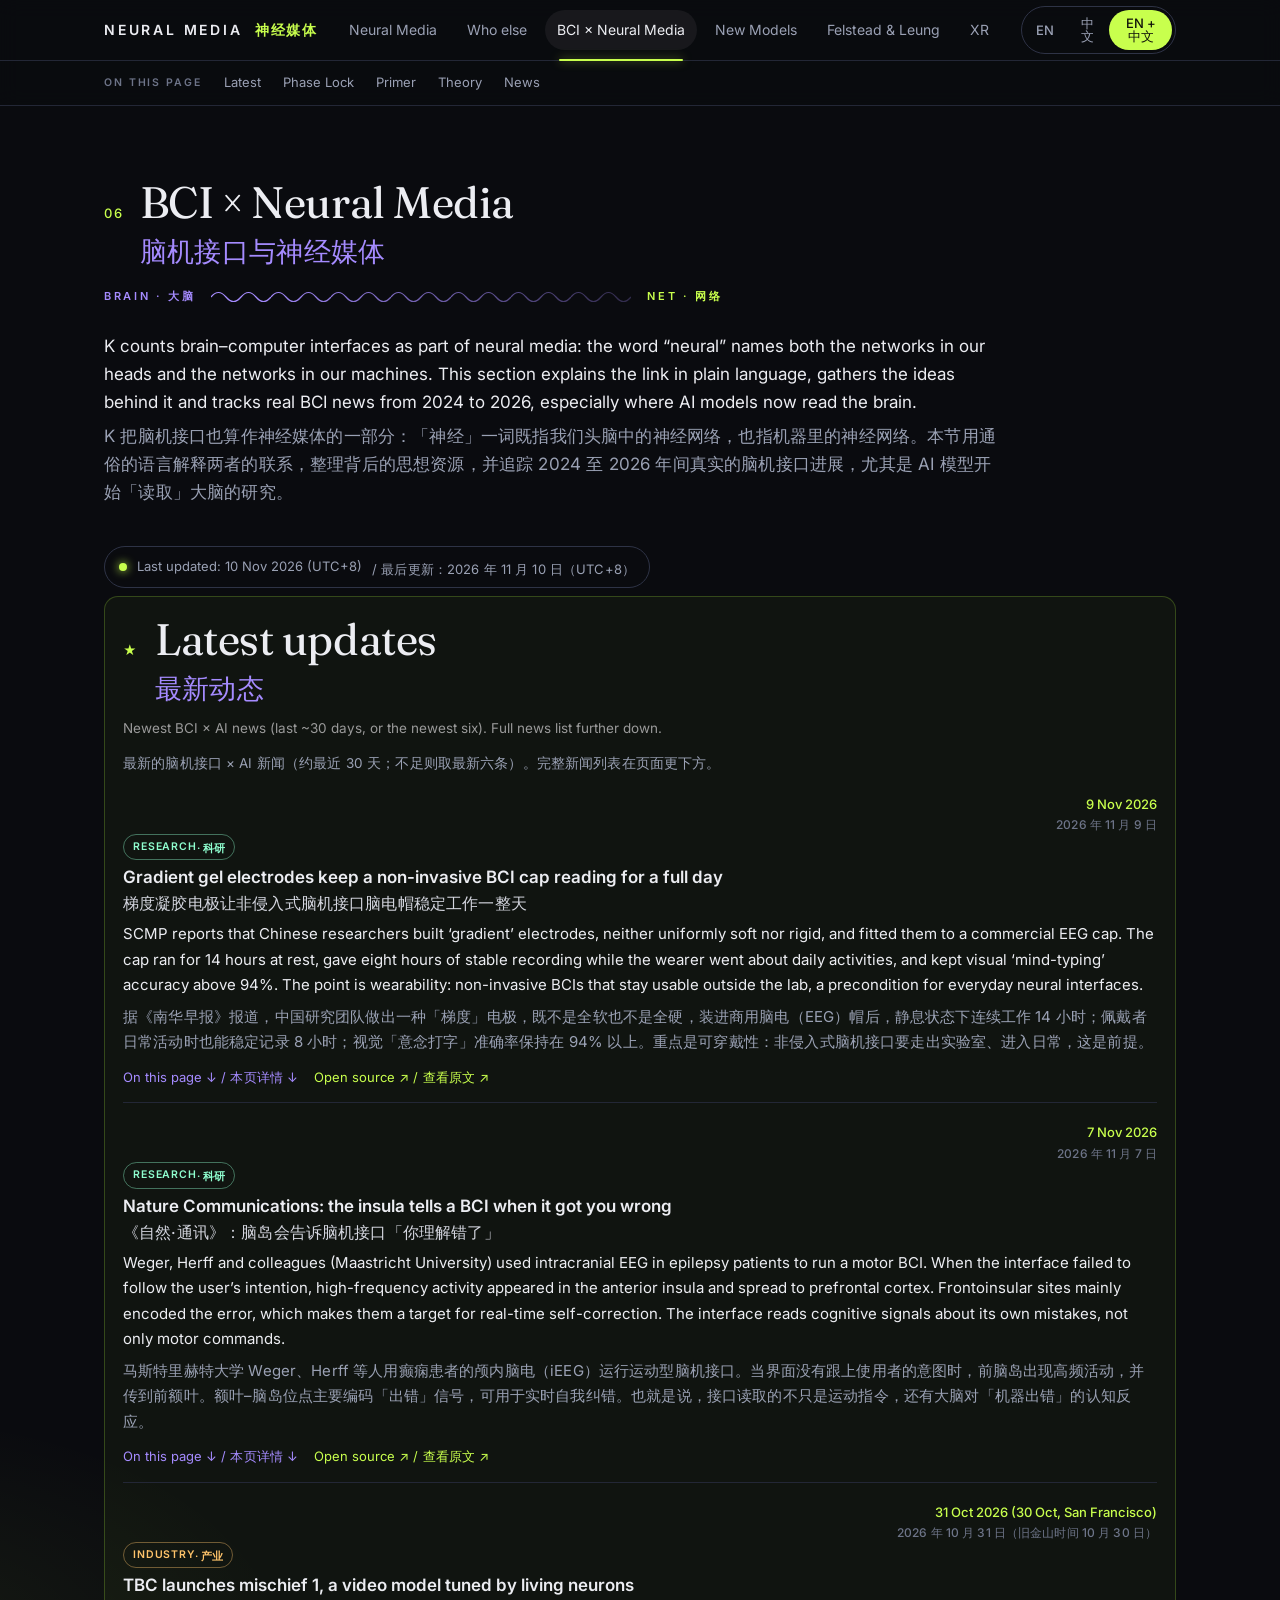
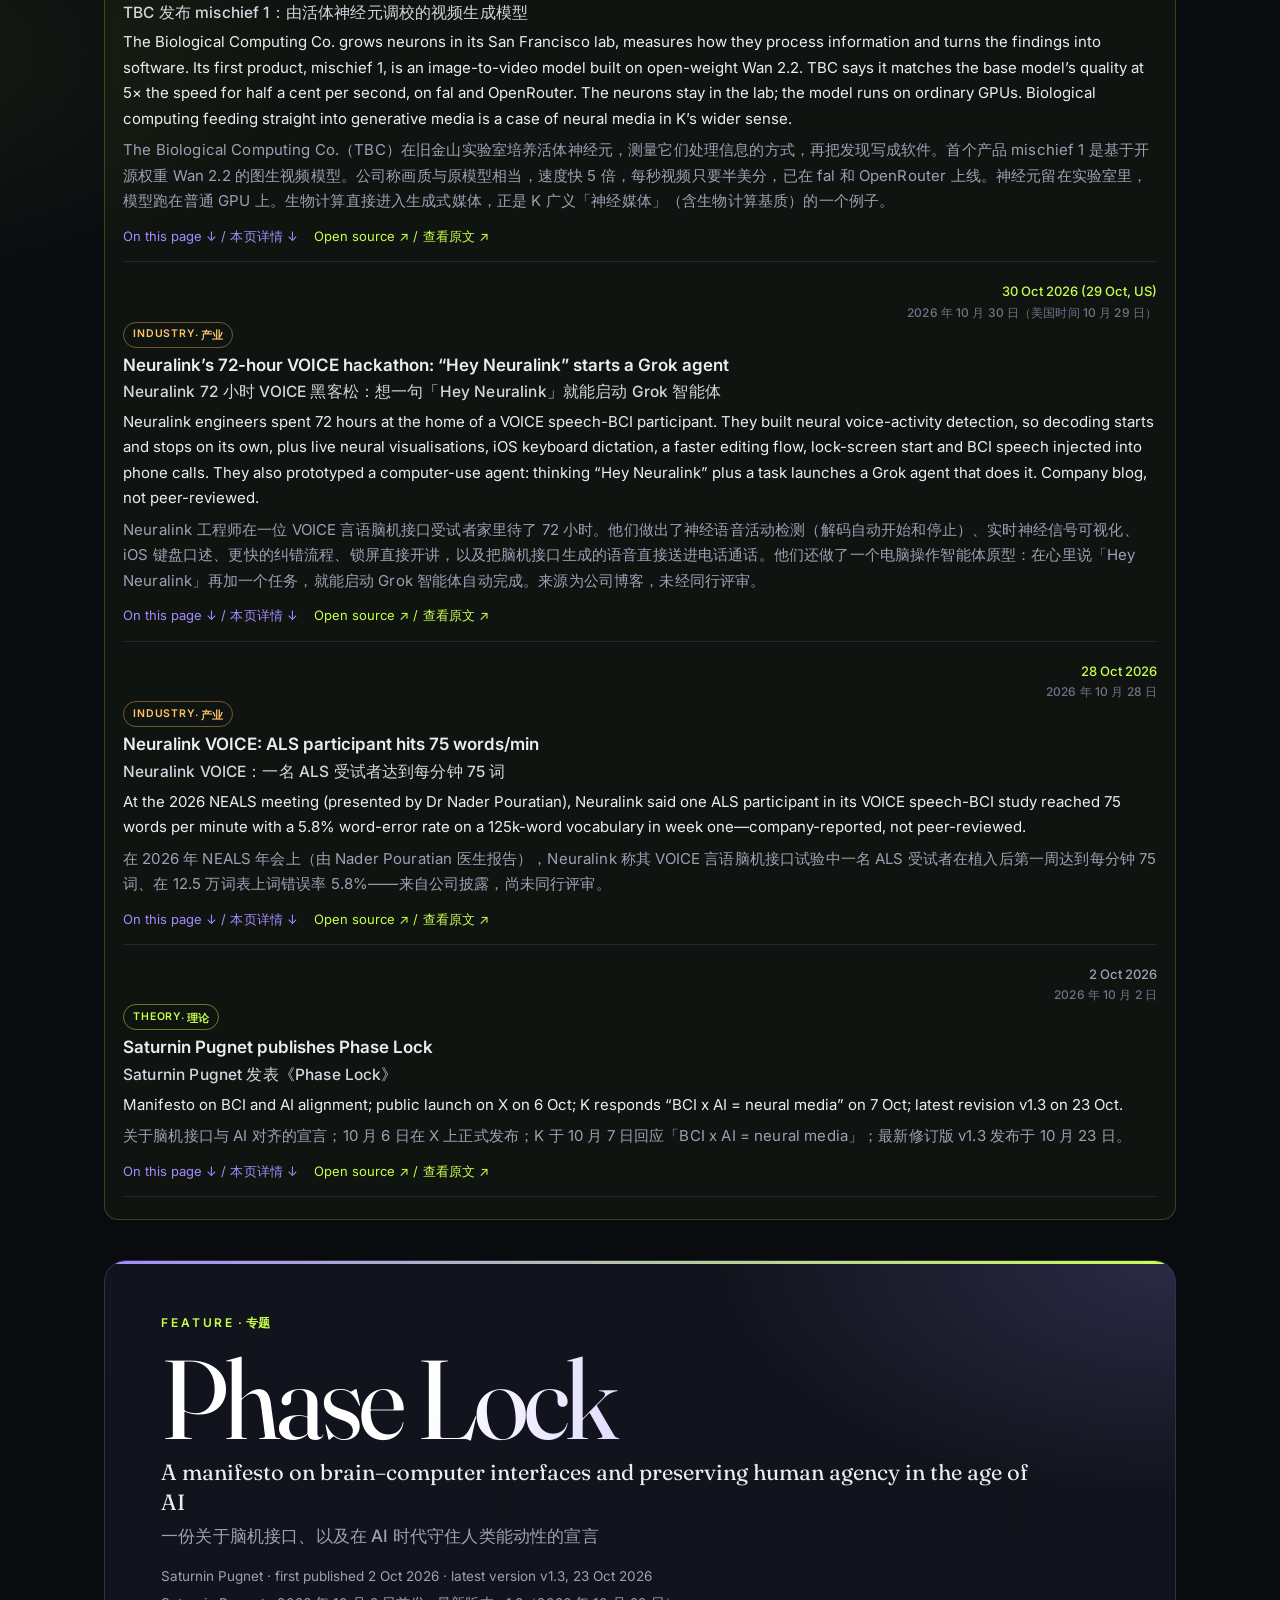
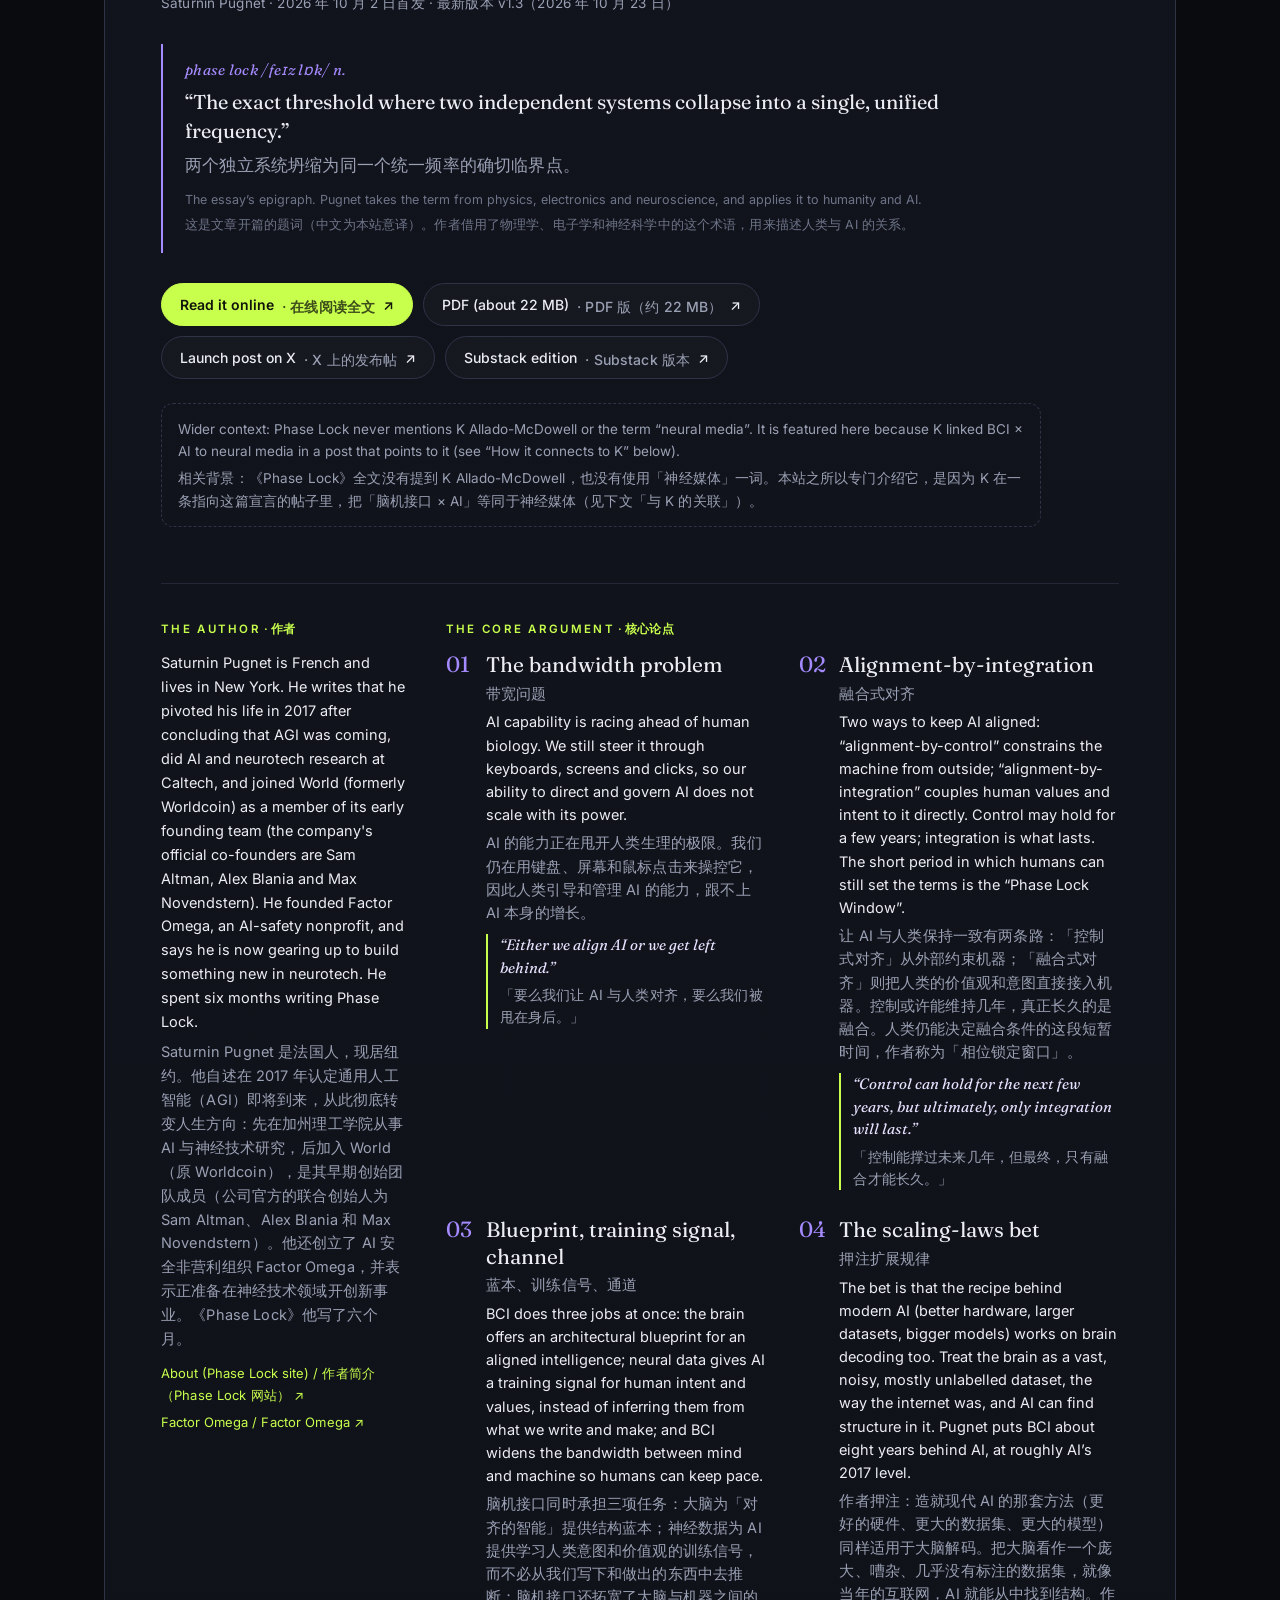
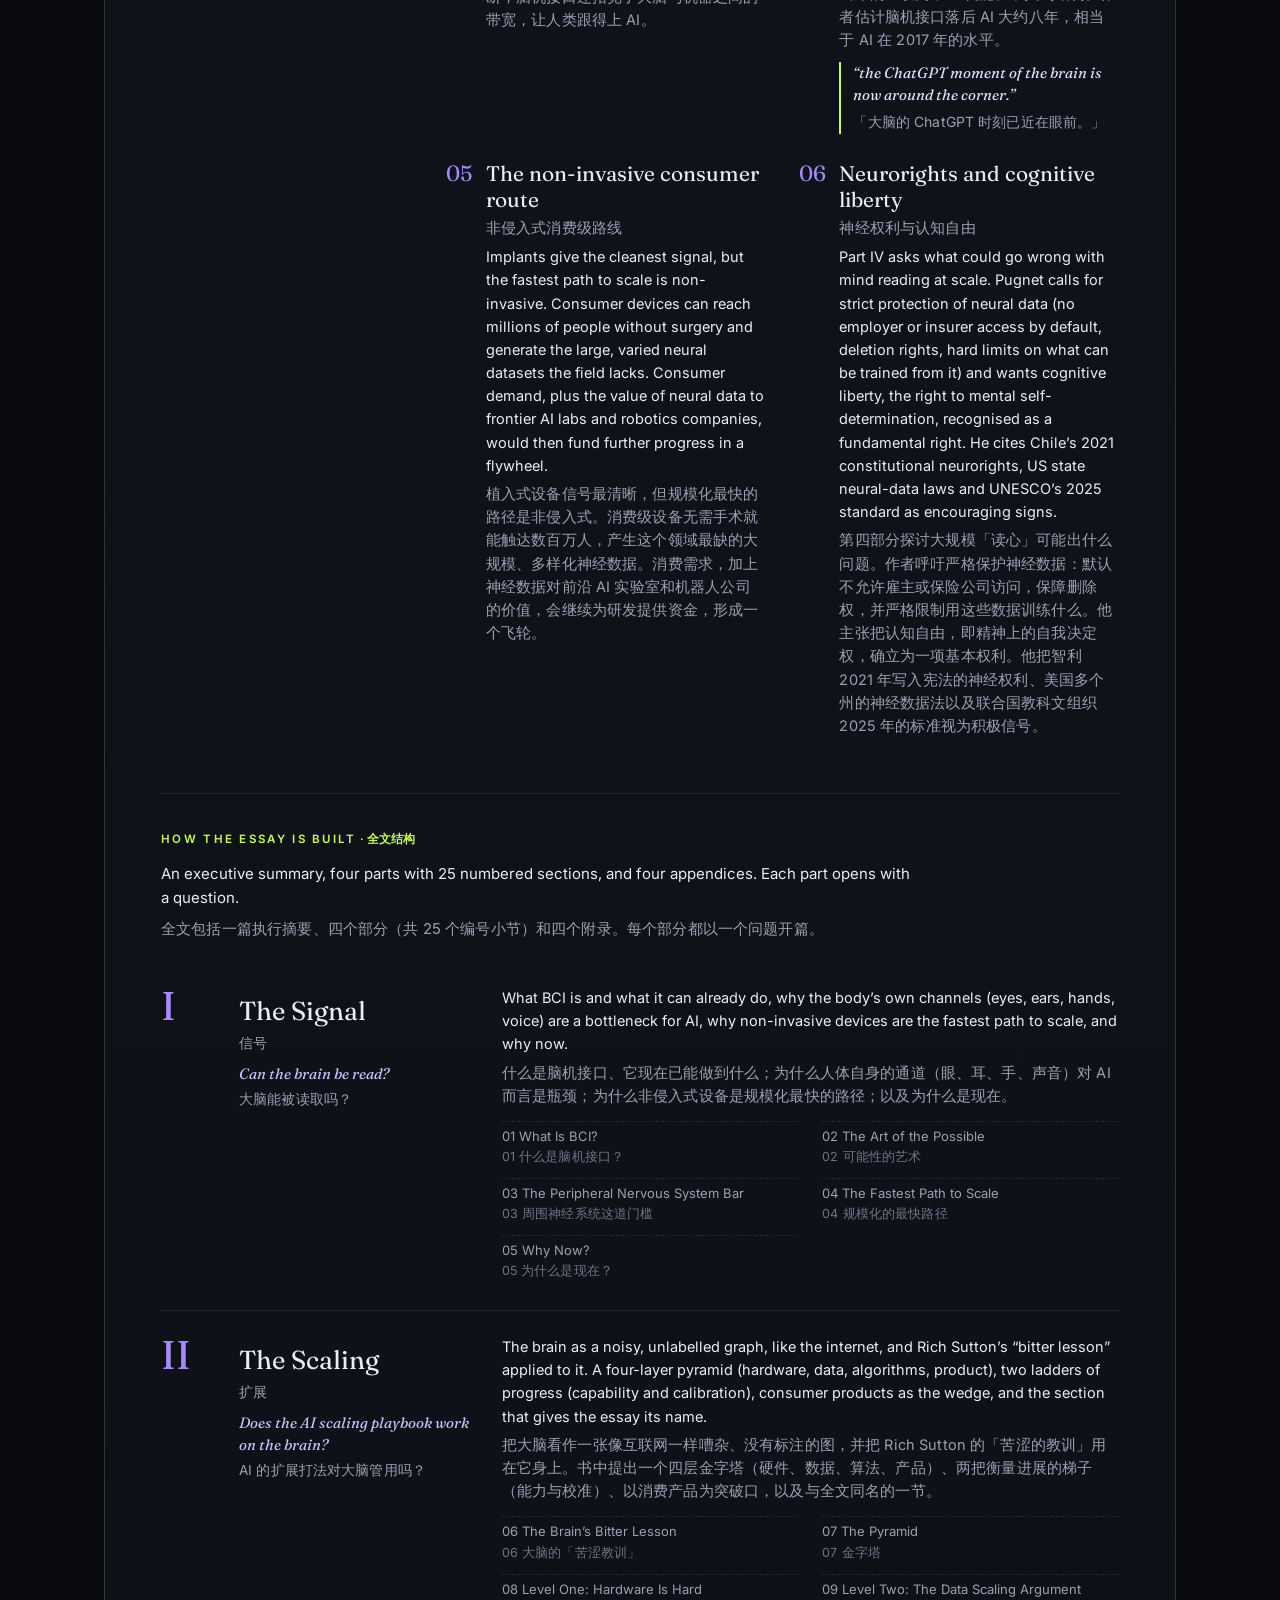
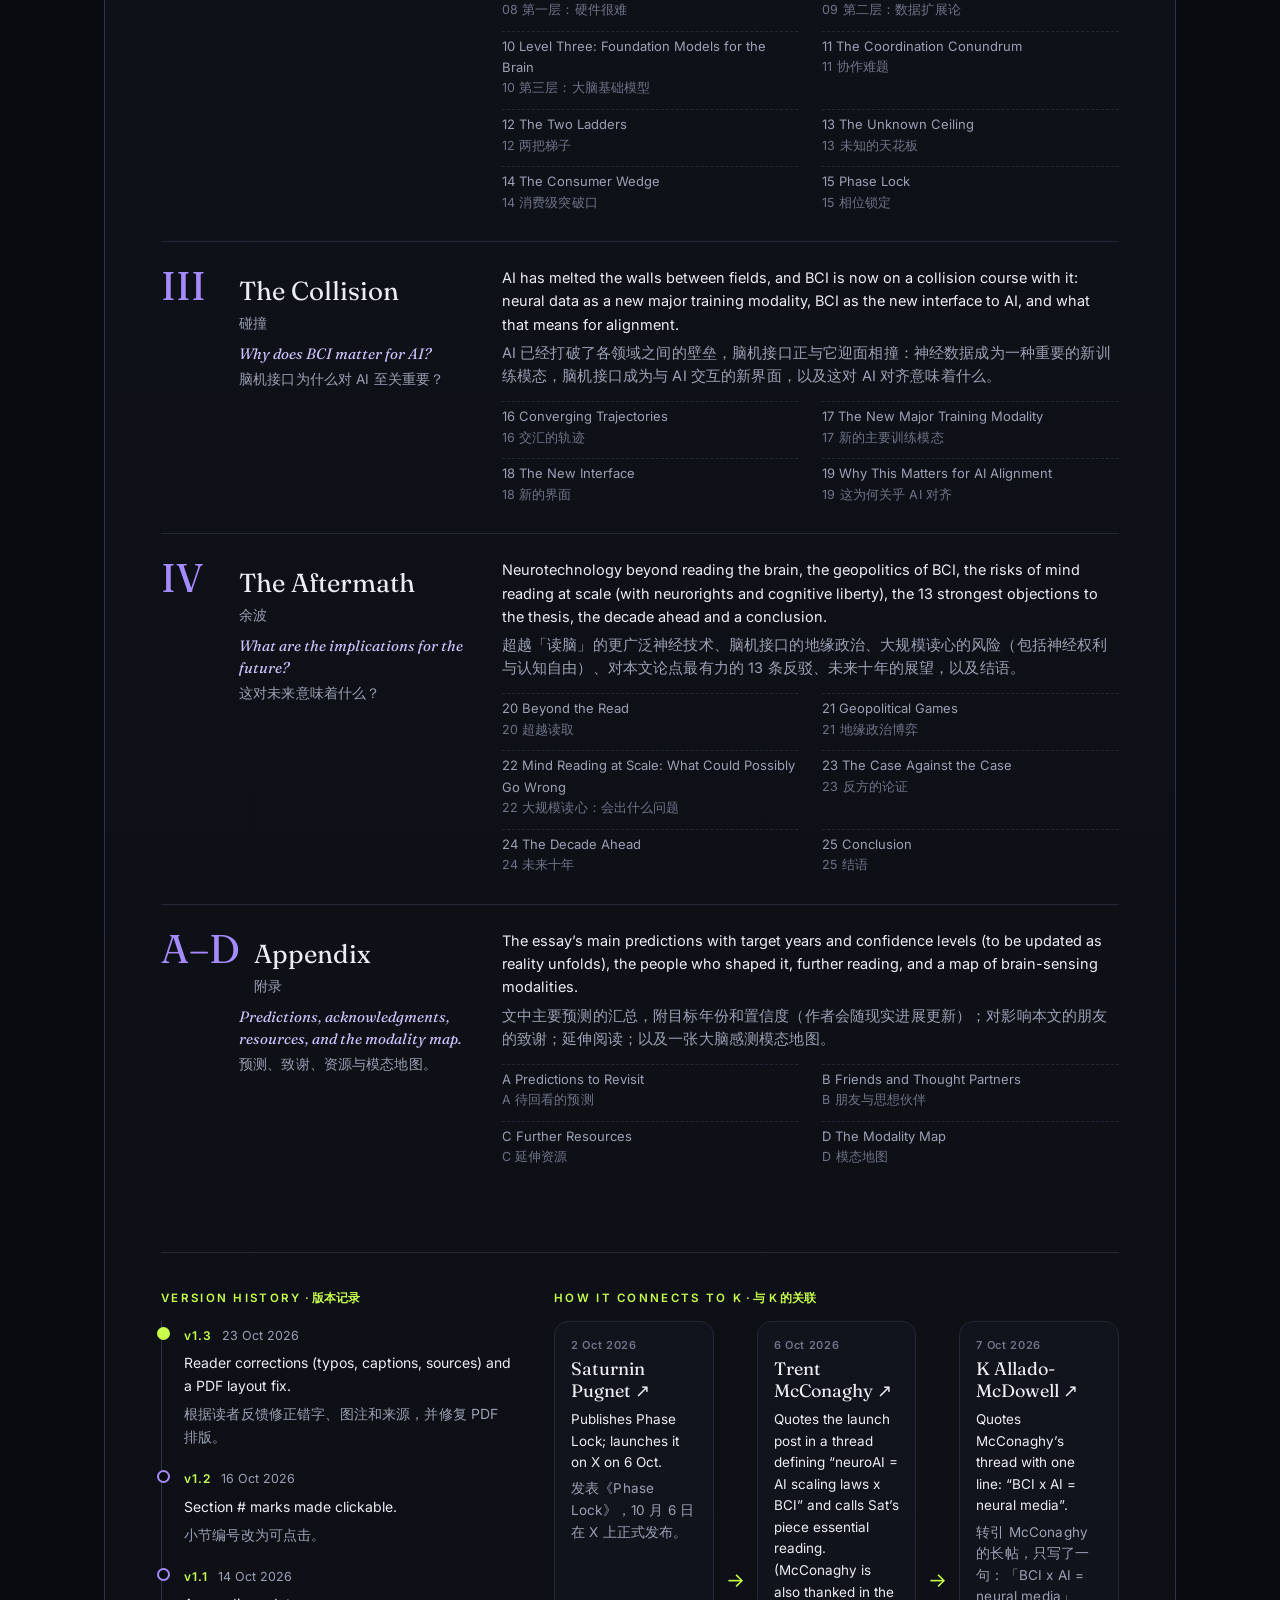
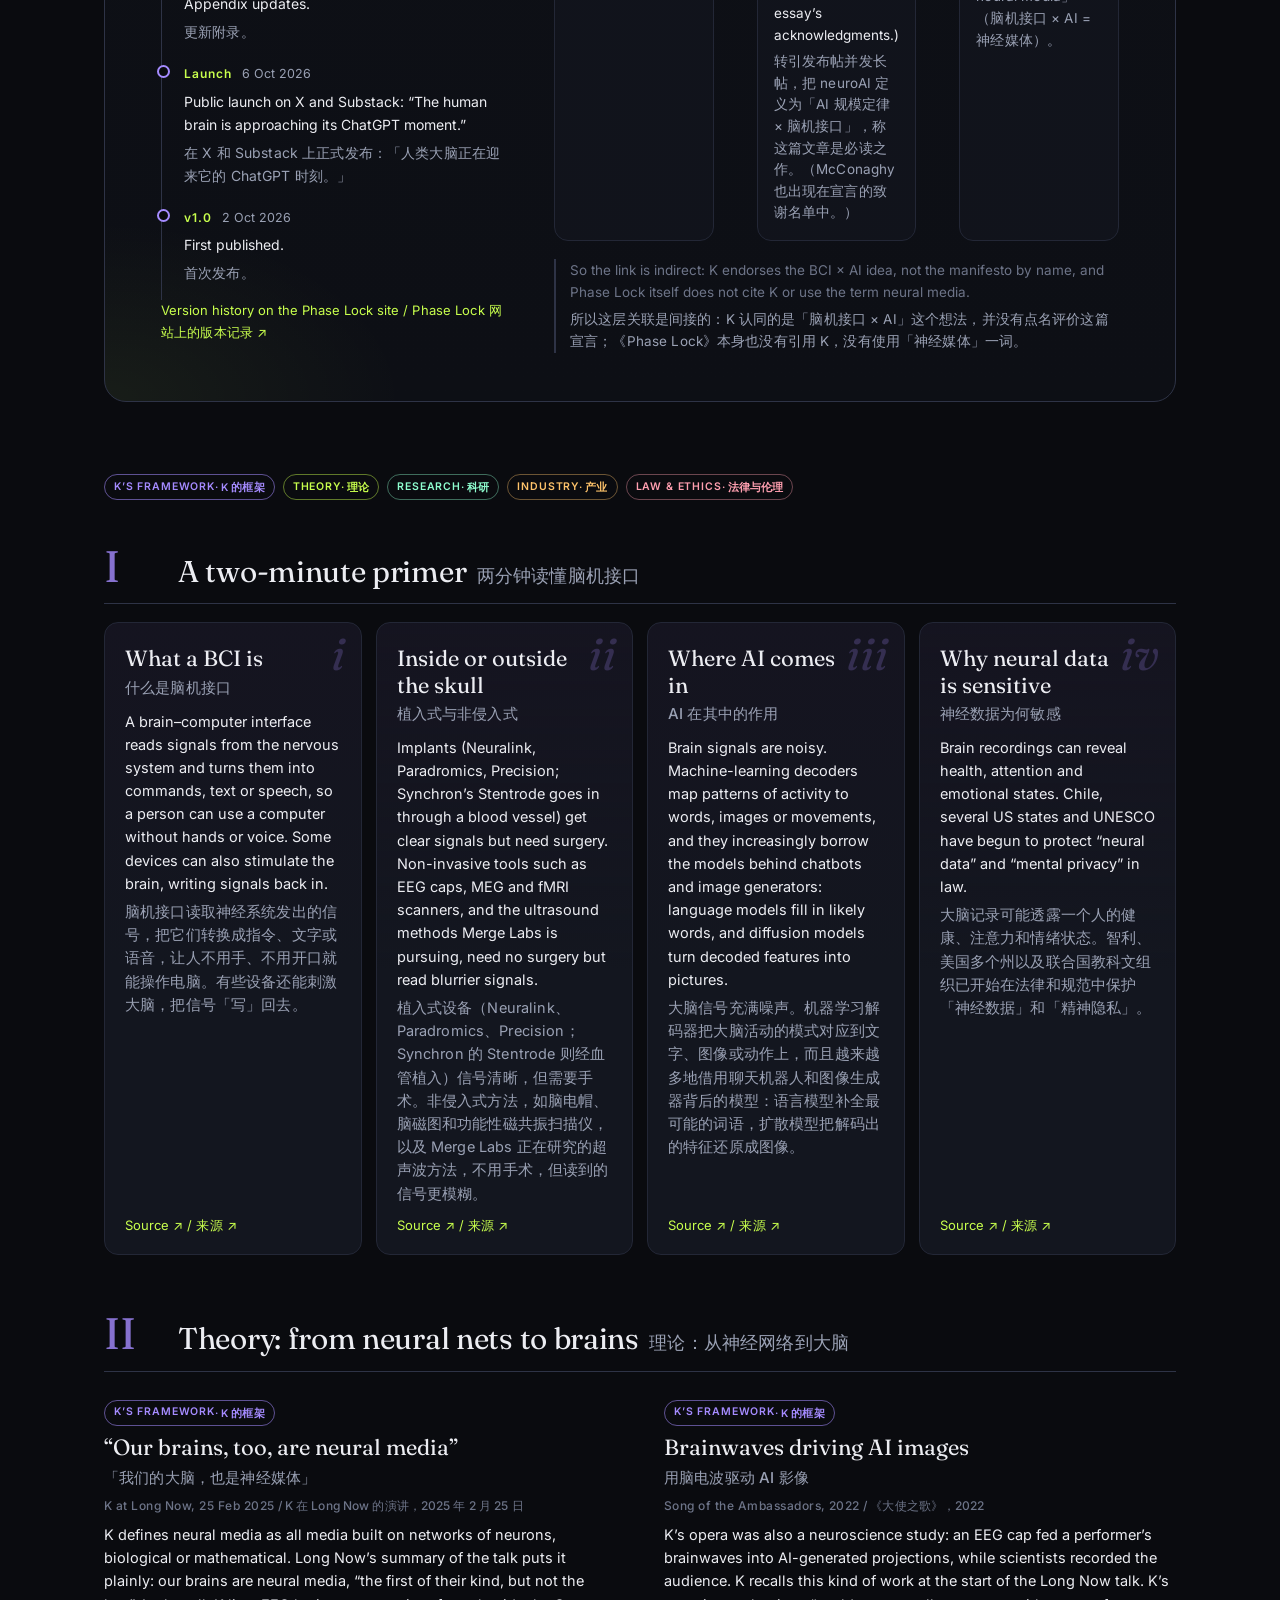
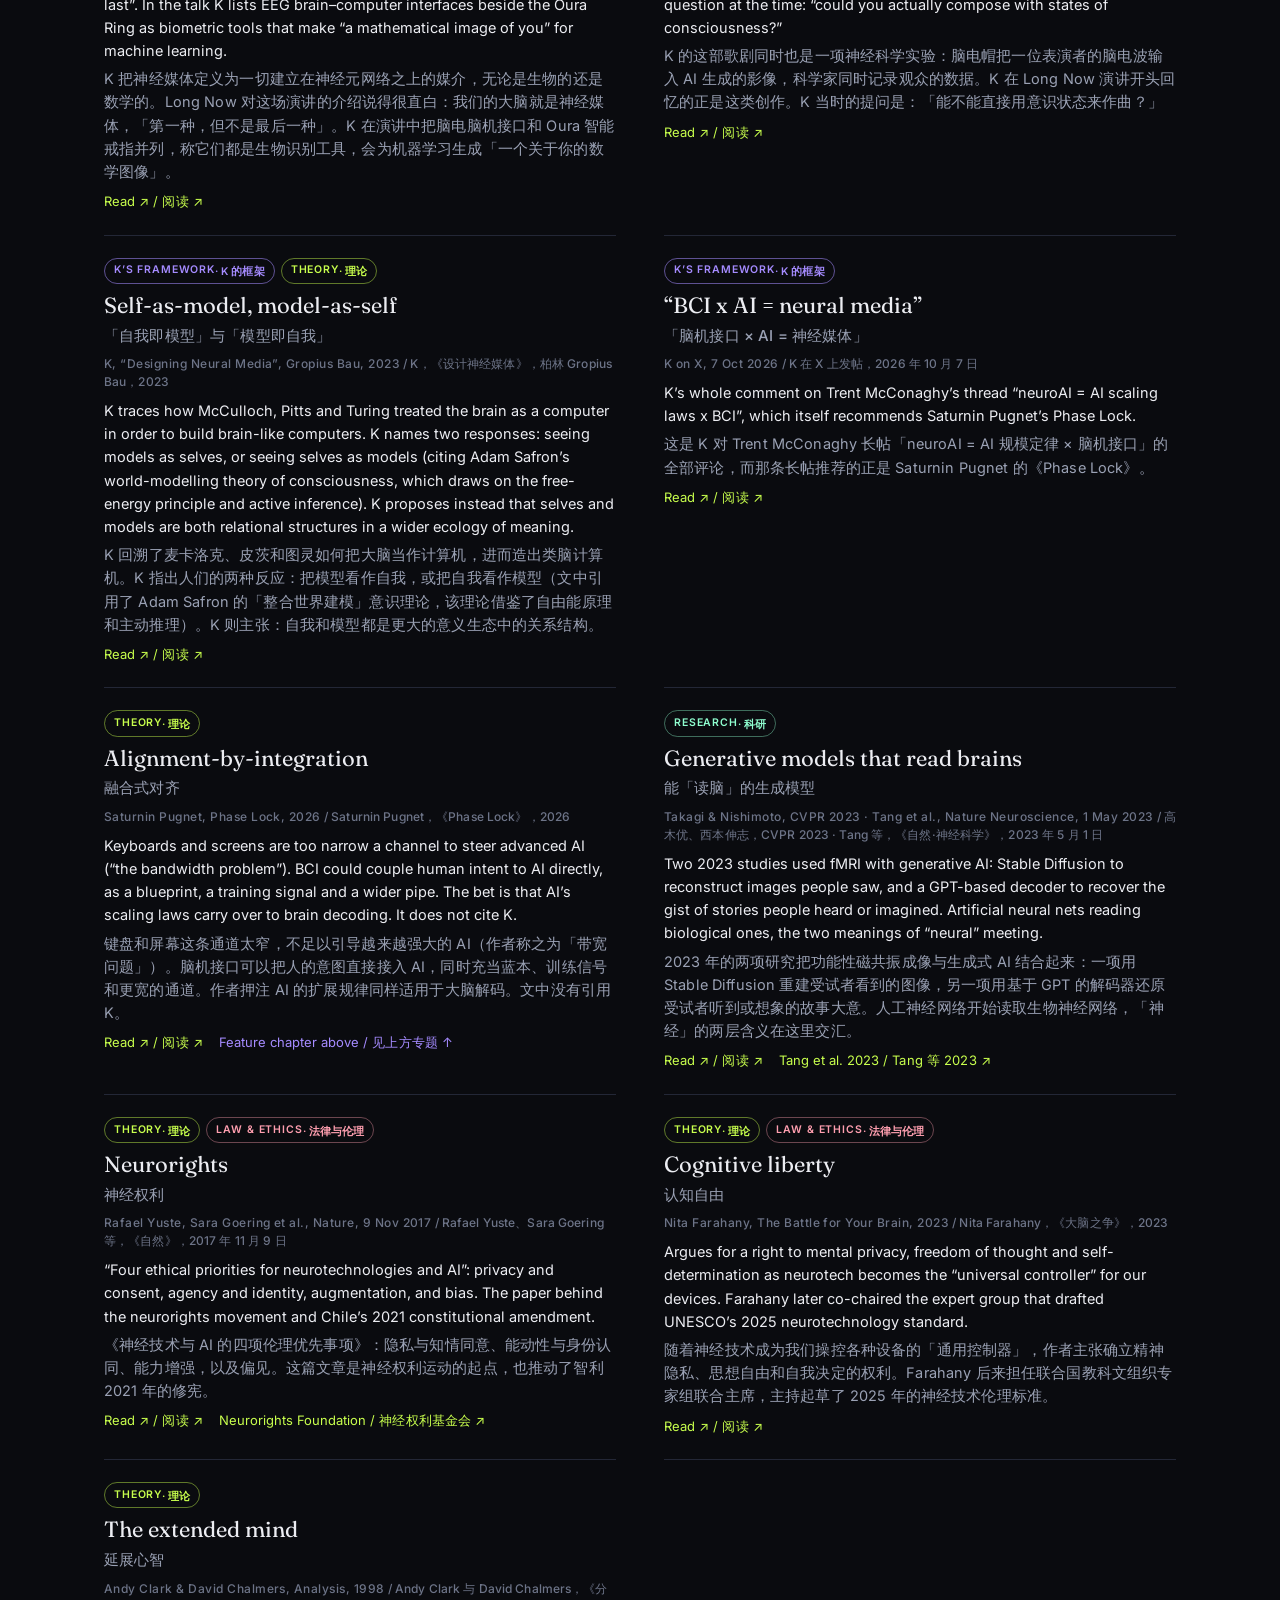
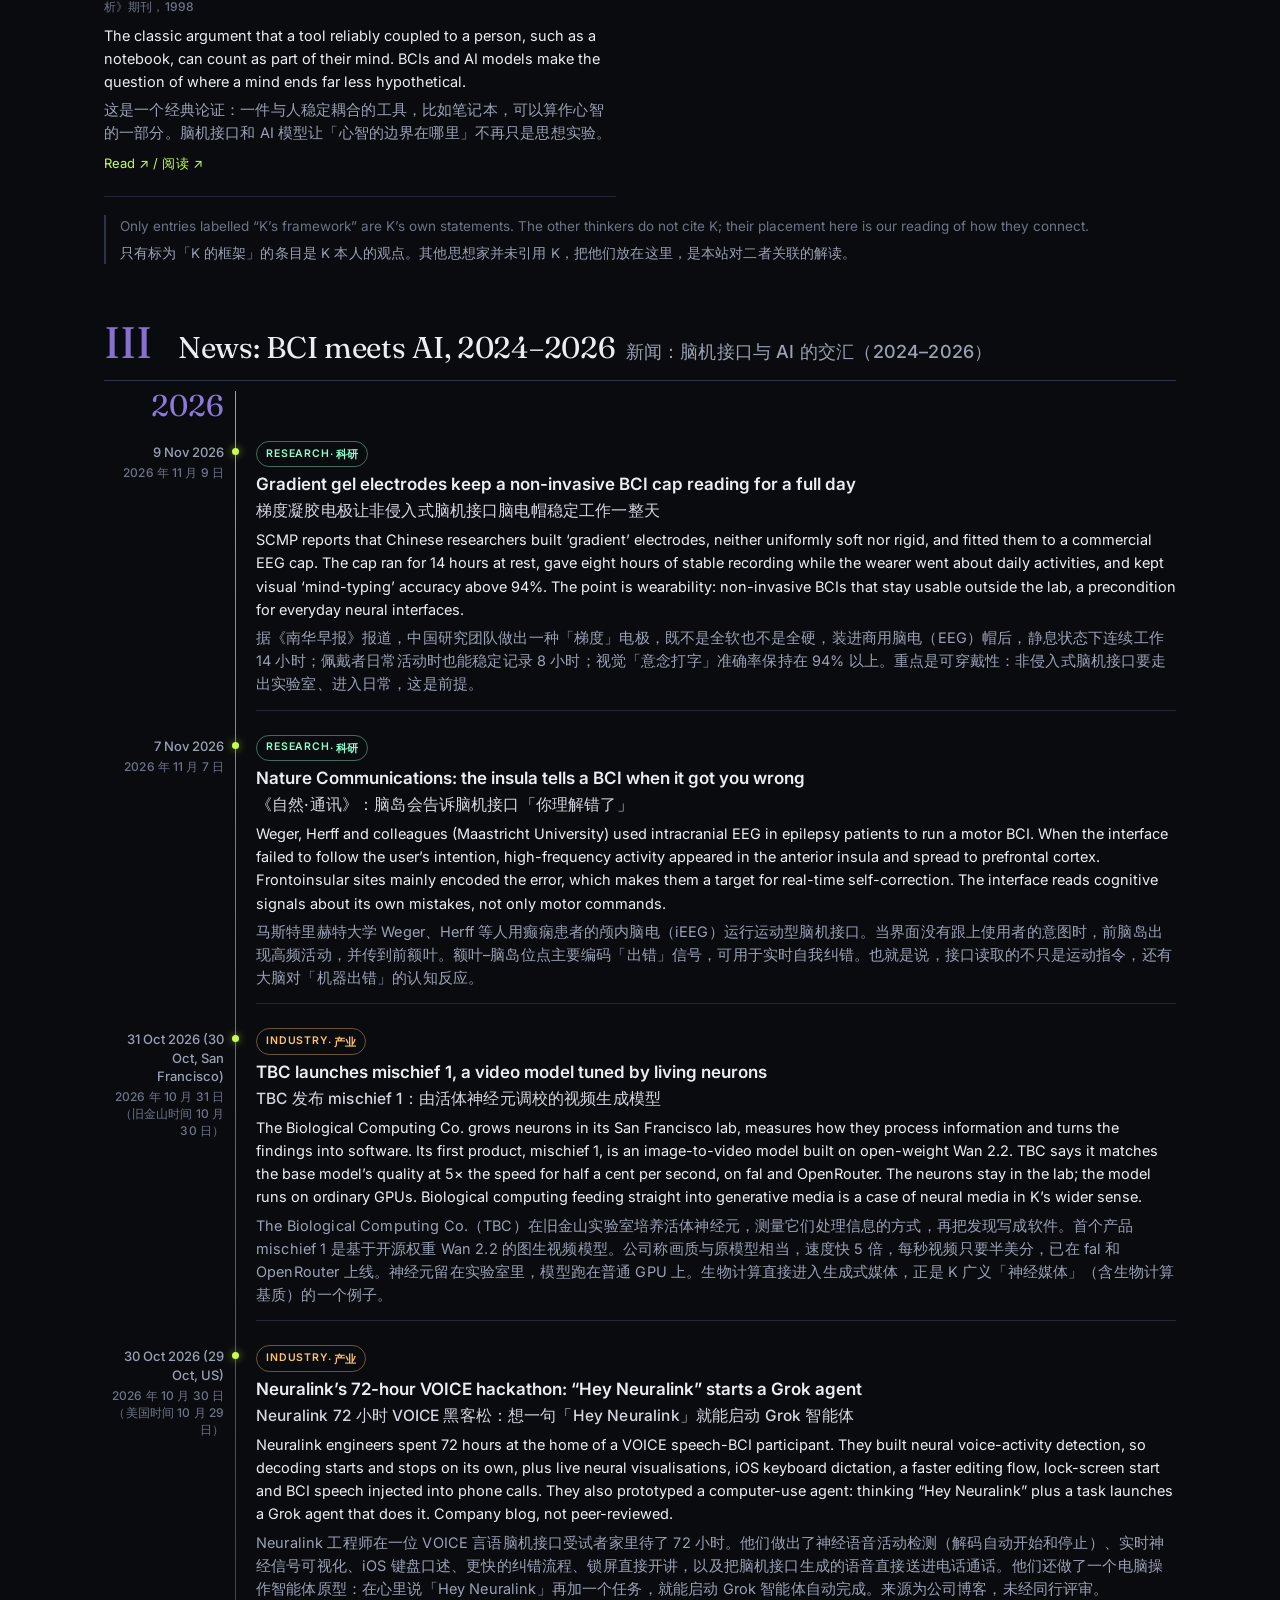
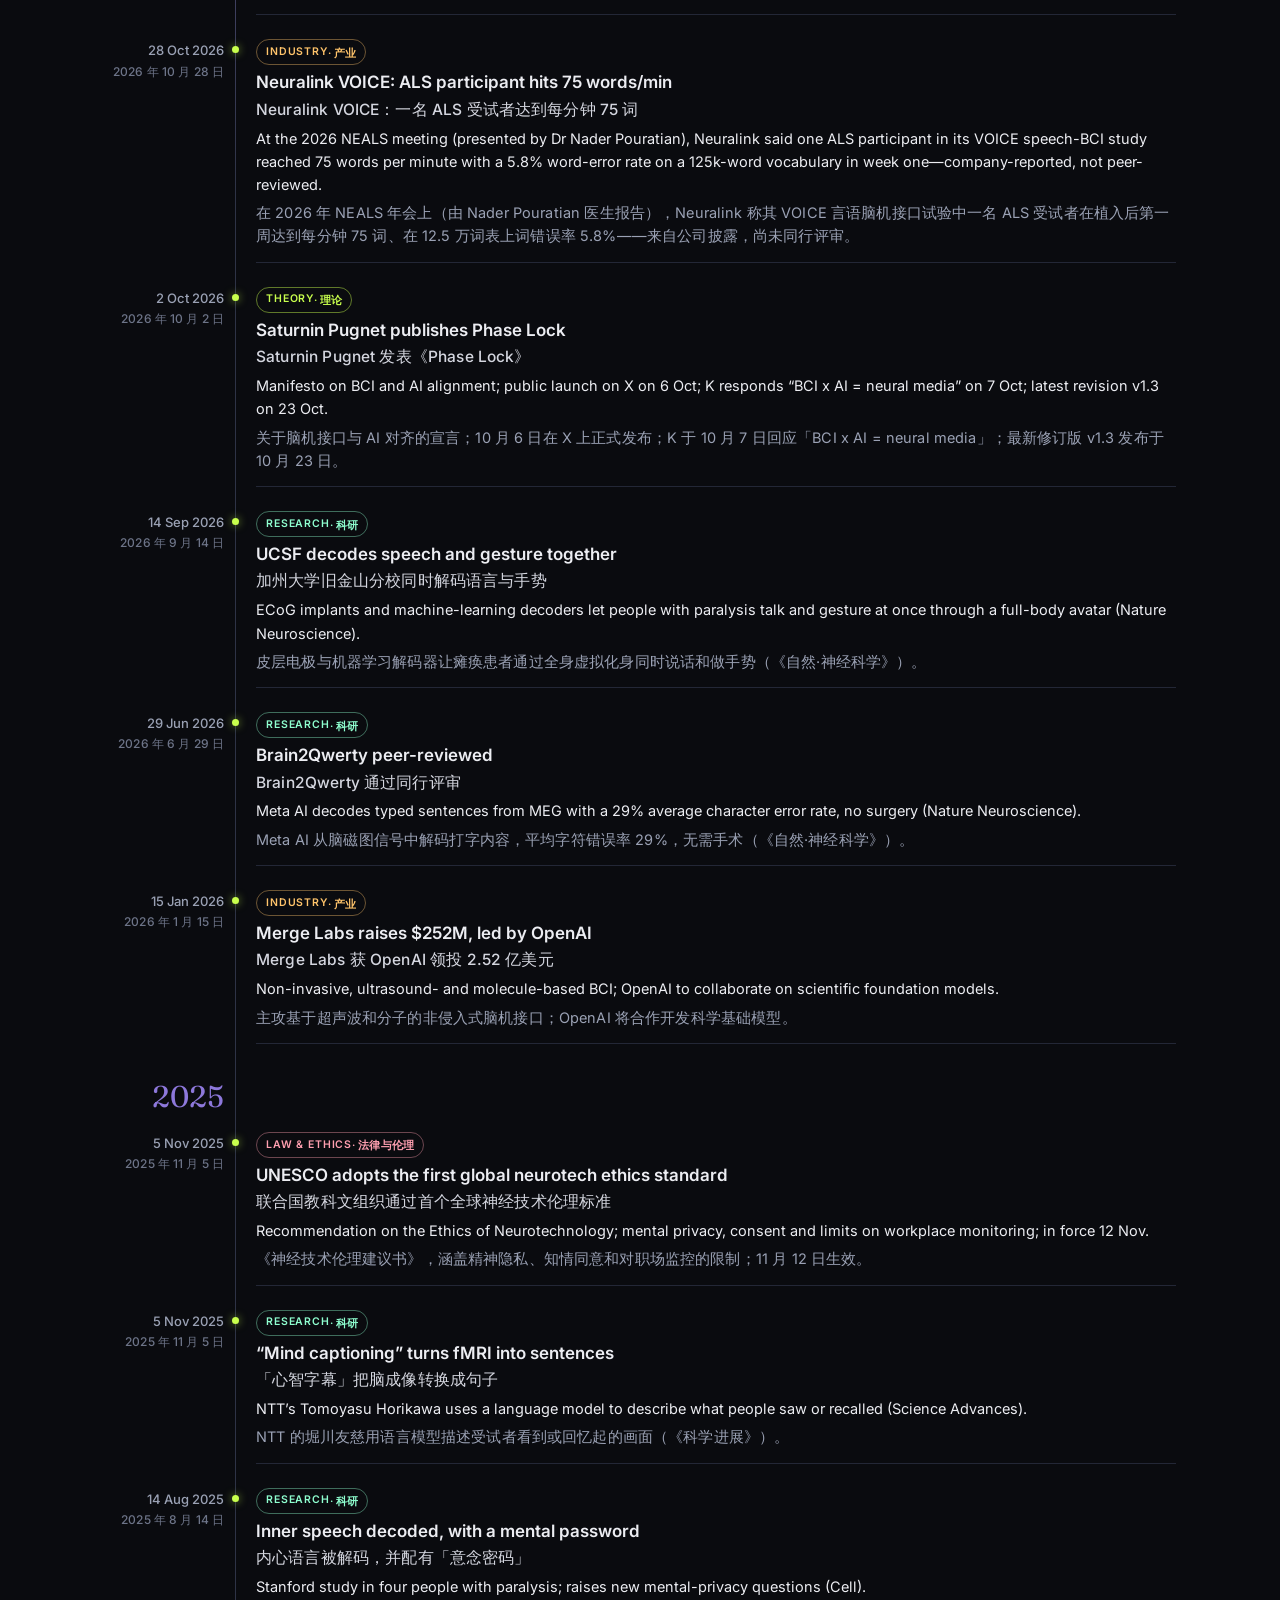
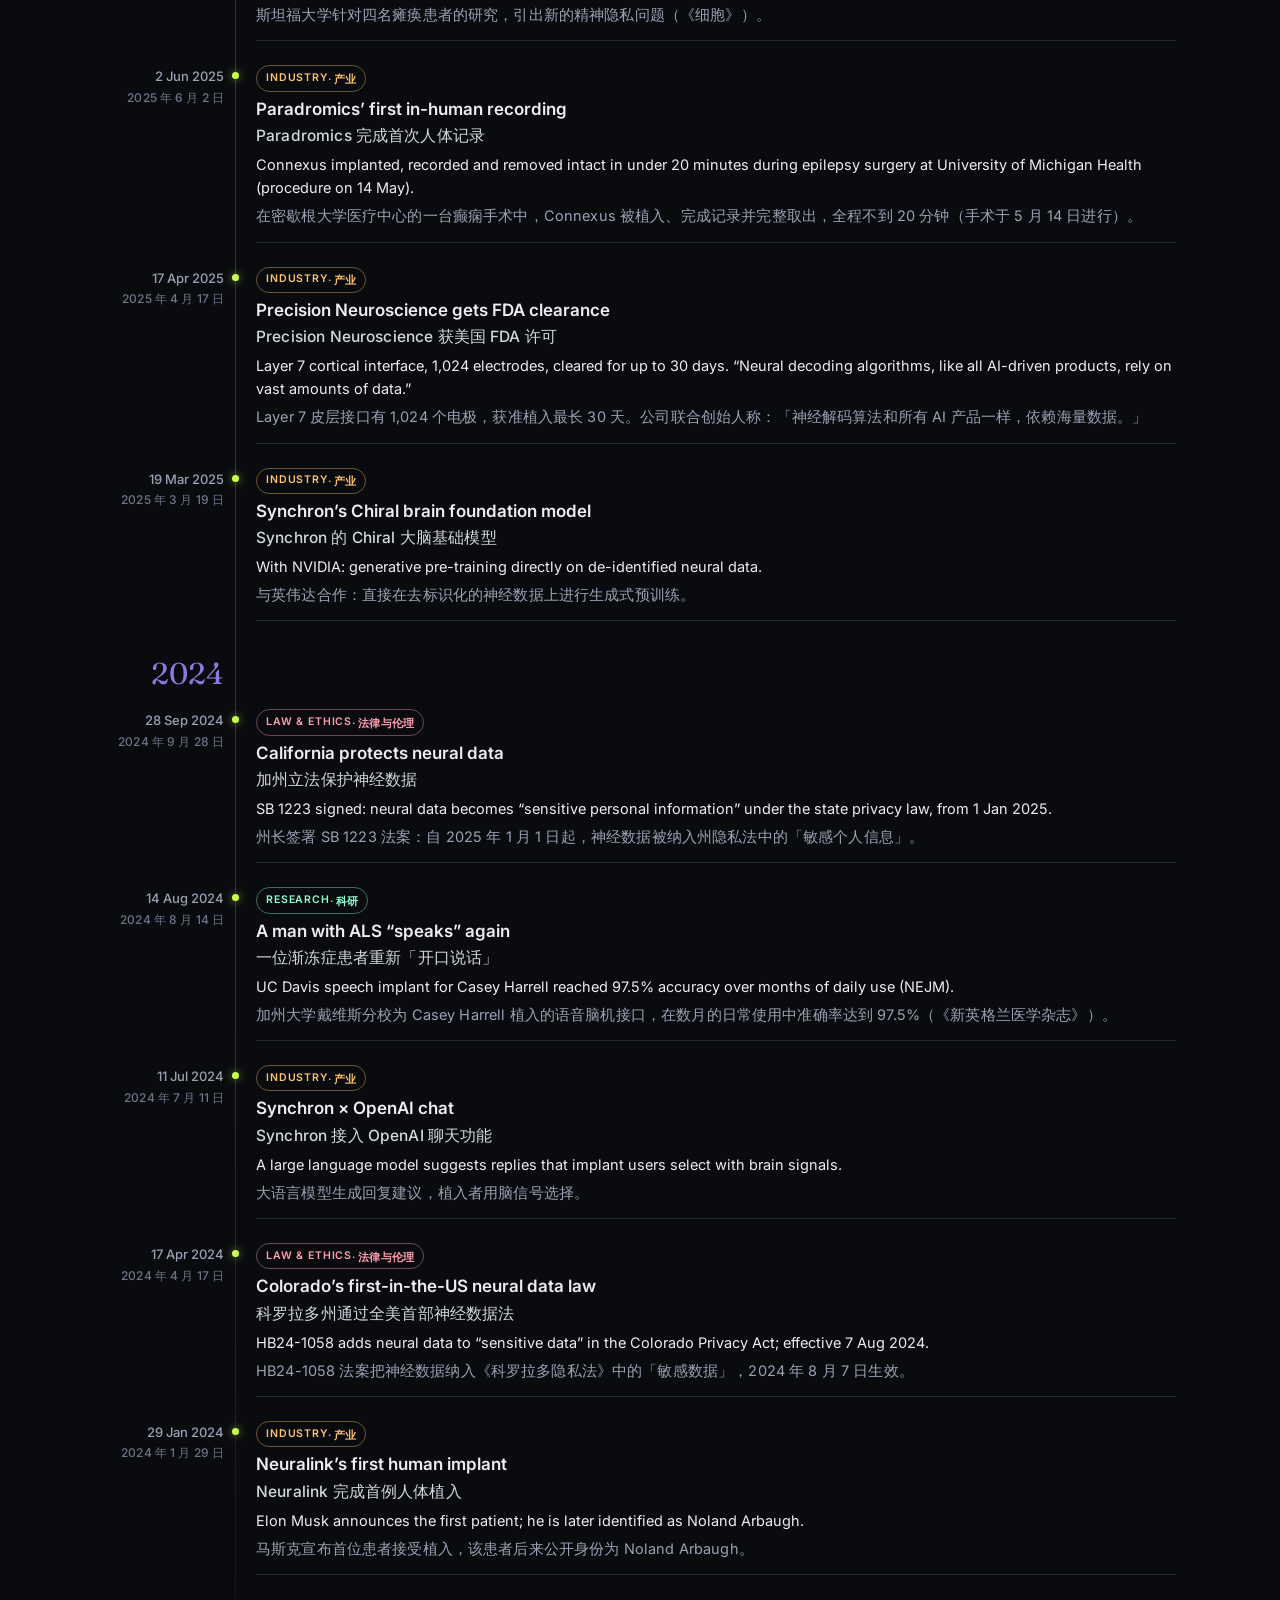
==== commit 39a0318a: "Neural Media update 2026-11-10: Arcangel NMTV, Neuralink hackathon, TBC mischief 1, Glazer x Gentle " ====
--- a/bci.html
+++ b/bci.html
@@ -631,7 +631,7 @@
 </main>
 <footer class="wrap foot" id="foot"></footer>
 <noscript><p class="wrap">This page needs JavaScript to render. 本页面需要启用 JavaScript。</p></noscript>
-<script>window.__NM_DATA__ = {"meta": {"last_updated": "2026-11-09", "launched": "2026-10-21", "timezone": "UTC+8", "note": {"en": "No new standalone Neural Media book or essay from K has appeared in 2026 so far. This year's activity is posts, interviews, talks, an exhibition, a book release and papers by other writers that cite K's neural media essays. Items tagged “Wider context” are either K's recent activity that isn't about neural media itself, or related work by others that doesn't directly engage K's framework. Dates are shown in China time (UTC+8), so US-dated posts can appear one day later.", "zh": "截至目前，K 在 2026 年尚未发表新的「神经媒体」专著或独立文章。今年的动态主要是社交媒体帖子、访谈、演讲、展览、一本新书的发行，以及其他作者引用 K 神经媒体文章的论文。标为「相关背景」的条目，或是并非专门讨论神经媒体的 K 的近期动态，或是未直接讨论 K 理论框架的其他人的相关工作。所有日期均按北京时间（UTC+8）显示，因此美国时间发布的帖子可能会显示为晚一天。"}}, "types": {"video": {"en": "Video", "zh": "视频"}, "post": {"en": "Post", "zh": "帖子"}, "essay": {"en": "Essay/Paper", "zh": "文章/论文"}, "interview": {"en": "Interview", "zh": "访谈"}, "podcast": {"en": "Podcast", "zh": "播客"}, "talk": {"en": "Talk", "zh": "演讲"}, "exhibition": {"en": "Exhibition", "zh": "展览"}, "book": {"en": "Book", "zh": "图书"}, "context": {"en": "Wider context", "zh": "相关背景"}, "course": {"en": "Course", "zh": "课程"}, "performance": {"en": "Performance", "zh": "演出"}}, "bci": {"title": {"en": "BCI × Neural Media", "zh": "脑机接口与神经媒体"}, "lead": {"en": "K counts brain–computer interfaces as part of neural media: the word “neural” names both the networks in our heads and the networks in our machines. This section explains the link in plain language, gathers the ideas behind it and tracks real BCI news from 2024 to 2026, especially where AI models now read the brain.", "zh": "K 把脑机接口也算作神经媒体的一部分：「神经」一词既指我们头脑中的神经网络，也指机器里的神经网络。本节用通俗的语言解释两者的联系，整理背后的思想资源，并追踪 2024 至 2026 年间真实的脑机接口进展，尤其是 AI 模型开始「读取」大脑的研究。"}, "note": {"en": "Only entries labelled “K’s framework” are K’s own statements. The other thinkers do not cite K; their placement here is our reading of how they connect.", "zh": "只有标为「K 的框架」的条目是 K 本人的观点。其他思想家并未引用 K，把他们放在这里，是本站对二者关联的解读。"}, "markers": {"k": {"en": "K’s framework", "zh": "K 的框架"}, "theory": {"en": "Theory", "zh": "理论"}, "research": {"en": "Research", "zh": "科研"}, "industry": {"en": "Industry", "zh": "产业"}, "law": {"en": "Law & ethics", "zh": "法律与伦理"}}, "primer": {"title": {"en": "A two-minute primer", "zh": "两分钟读懂脑机接口"}, "cards": [{"term": {"en": "What a BCI is", "zh": "什么是脑机接口"}, "text": {"en": "A brain–computer interface reads signals from the nervous system and turns them into commands, text or speech, so a person can use a computer without hands or voice. Some devices can also stimulate the brain, writing signals back in.", "zh": "脑机接口读取神经系统发出的信号，把它们转换成指令、文字或语音，让人不用手、不用开口就能操作电脑。有些设备还能刺激大脑，把信号「写」回去。"}, "url": "https://phaselock.satpugnet.com/part-1"}, {"term": {"en": "Inside or outside the skull", "zh": "植入式与非侵入式"}, "text": {"en": "Implants (Neuralink, Paradromics, Precision; Synchron’s Stentrode goes in through a blood vessel) get clear signals but need surgery. Non-invasive tools such as EEG caps, MEG and fMRI scanners, and the ultrasound methods Merge Labs is pursuing, need no surgery but read blurrier signals.", "zh": "植入式设备（Neuralink、Paradromics、Precision；Synchron 的 Stentrode 则经血管植入）信号清晰，但需要手术。非侵入式方法，如脑电帽、脑磁图和功能性磁共振扫描仪，以及 Merge Labs 正在研究的超声波方法，不用手术，但读到的信号更模糊。"}, "url": "https://www.nature.com/articles/s41593-026-02303-2"}, {"term": {"en": "Where AI comes in", "zh": "AI 在其中的作用"}, "text": {"en": "Brain signals are noisy. Machine-learning decoders map patterns of activity to words, images or movements, and they increasingly borrow the models behind chatbots and image generators: language models fill in likely words, and diffusion models turn decoded features into pictures.", "zh": "大脑信号充满噪声。机器学习解码器把大脑活动的模式对应到文字、图像或动作上，而且越来越多地借用聊天机器人和图像生成器背后的模型：语言模型补全最可能的词语，扩散模型把解码出的特征还原成图像。"}, "url": "https://www.nature.com/articles/d41586-025-03624-1"}, {"term": {"en": "Why neural data is sensitive", "zh": "神经数据为何敏感"}, "text": {"en": "Brain recordings can reveal health, attention and emotional states. Chile, several US states and UNESCO have begun to protect “neural data” and “mental privacy” in law.", "zh": "大脑记录可能透露一个人的健康、注意力和情绪状态。智利、美国多个州以及联合国教科文组织已开始在法律和规范中保护「神经数据」和「精神隐私」。"}, "url": "https://www.unesco.org/en/articles/ethics-neurotechnology-unesco-adopts-first-global-standard-cutting-edge-technology"}]}, "theory": {"title": {"en": "Theory: from neural nets to brains", "zh": "理论：从神经网络到大脑"}, "entries": [{"name": {"en": "“Our brains, too, are neural media”", "zh": "「我们的大脑，也是神经媒体」"}, "marks": ["k"], "source": {"en": "K at Long Now, 25 Feb 2025", "zh": "K 在 Long Now 的演讲，2025 年 2 月 25 日"}, "line": {"en": "K defines neural media as all media built on networks of neurons, biological or mathematical. Long Now’s summary of the talk puts it plainly: our brains are neural media, “the first of their kind, but not the last”. In the talk K lists EEG brain–computer interfaces beside the Oura Ring as biometric tools that make “a mathematical image of you” for machine learning.", "zh": "K 把神经媒体定义为一切建立在神经元网络之上的媒介，无论是生物的还是数学的。Long Now 对这场演讲的介绍说得很直白：我们的大脑就是神经媒体，「第一种，但不是最后一种」。K 在演讲中把脑电脑机接口和 Oura 智能戒指并列，称它们都是生物识别工具，会为机器学习生成「一个关于你的数学图像」。"}, "url": "https://longnow.org/talks/02025-allado-mcdowell/"}, {"name": {"en": "Brainwaves driving AI images", "zh": "用脑电波驱动 AI 影像"}, "marks": ["k"], "source": {"en": "Song of the Ambassadors, 2022", "zh": "《大使之歌》，2022"}, "line": {"en": "K’s opera was also a neuroscience study: an EEG cap fed a performer’s brainwaves into AI-generated projections, while scientists recorded the audience. K recalls this kind of work at the start of the Long Now talk. K’s question at the time: “could you actually compose with states of consciousness?”", "zh": "K 的这部歌剧同时也是一项神经科学实验：脑电帽把一位表演者的脑电波输入 AI 生成的影像，科学家同时记录观众的数据。K 在 Long Now 演讲开头回忆的正是这类创作。K 当时的提问是：「能不能直接用意识状态来作曲？」"}, "url": "https://www.digitalstorytellinglab.io/projects/song-of-the-ambassadors"}, {"name": {"en": "Self-as-model, model-as-self", "zh": "「自我即模型」与「模型即自我」"}, "marks": ["k", "theory"], "source": {"en": "K, “Designing Neural Media”, Gropius Bau, 2023", "zh": "K，《设计神经媒体》，柏林 Gropius Bau，2023"}, "line": {"en": "K traces how McCulloch, Pitts and Turing treated the brain as a computer in order to build brain-like computers. K names two responses: seeing models as selves, or seeing selves as models (citing Adam Safron’s world-modelling theory of consciousness, which draws on the free-energy principle and active inference). K proposes instead that selves and models are both relational structures in a wider ecology of meaning.", "zh": "K 回溯了麦卡洛克、皮茨和图灵如何把大脑当作计算机，进而造出类脑计算机。K 指出人们的两种反应：把模型看作自我，或把自我看作模型（文中引用了 Adam Safron 的「整合世界建模」意识理论，该理论借鉴了自由能原理和主动推理）。K 则主张：自我和模型都是更大的意义生态中的关系结构。"}, "url": "https://www.berlinerfestspiele.de/en/gropius-bau/programm/journal/2023/k-allado-mcdowell-designing-neural-media"}, {"name": {"en": "“BCI x AI = neural media”", "zh": "「脑机接口 × AI = 神经媒体」"}, "marks": ["k"], "source": {"en": "K on X, 7 Oct 2026", "zh": "K 在 X 上发帖，2026 年 10 月 7 日"}, "line": {"en": "K’s whole comment on Trent McConaghy’s thread “neuroAI = AI scaling laws x BCI”, which itself recommends Saturnin Pugnet’s Phase Lock.", "zh": "这是 K 对 Trent McConaghy 长帖「neuroAI = AI 规模定律 × 脑机接口」的全部评论，而那条长帖推荐的正是 Saturnin Pugnet 的《Phase Lock》。"}, "url": "https://x.com/kalladomcdowell/status/2107760105198690608"}, {"name": {"en": "Alignment-by-integration", "zh": "融合式对齐"}, "marks": ["theory"], "source": {"en": "Saturnin Pugnet, Phase Lock, 2026", "zh": "Saturnin Pugnet，《Phase Lock》，2026"}, "line": {"en": "Keyboards and screens are too narrow a channel to steer advanced AI (“the bandwidth problem”). BCI could couple human intent to AI directly, as a blueprint, a training signal and a wider pipe. The bet is that AI’s scaling laws carry over to brain decoding. It does not cite K.", "zh": "键盘和屏幕这条通道太窄，不足以引导越来越强大的 AI（作者称之为「带宽问题」）。脑机接口可以把人的意图直接接入 AI，同时充当蓝本、训练信号和更宽的通道。作者押注 AI 的扩展规律同样适用于大脑解码。文中没有引用 K。"}, "url": "https://phaselock.satpugnet.com/", "internal": {"href": "#phase-lock", "label": {"en": "Feature chapter above", "zh": "见上方专题"}}}, {"name": {"en": "Generative models that read brains", "zh": "能「读脑」的生成模型"}, "marks": ["research"], "source": {"en": "Takagi & Nishimoto, CVPR 2023 · Tang et al., Nature Neuroscience, 1 May 2023", "zh": "高木优、西本伸志，CVPR 2023 · Tang 等，《自然·神经科学》，2023 年 5 月 1 日"}, "line": {"en": "Two 2023 studies used fMRI with generative AI: Stable Diffusion to reconstruct images people saw, and a GPT-based decoder to recover the gist of stories people heard or imagined. Artificial neural nets reading biological ones, the two meanings of “neural” meeting.", "zh": "2023 年的两项研究把功能性磁共振成像与生成式 AI 结合起来：一项用 Stable Diffusion 重建受试者看到的图像，另一项用基于 GPT 的解码器还原受试者听到或想象的故事大意。人工神经网络开始读取生物神经网络，「神经」的两层含义在这里交汇。"}, "url": "https://openaccess.thecvf.com/content/CVPR2023/html/Takagi_High-Resolution_Image_Reconstruction_With_Latent_Diffusion_Models_From_Human_Brain_CVPR_2023_paper.html", "links": [{"url": "https://www.nature.com/articles/s41593-023-01304-9", "label": {"en": "Tang et al. 2023", "zh": "Tang 等 2023"}}]}, {"name": {"en": "Neurorights", "zh": "神经权利"}, "marks": ["theory", "law"], "source": {"en": "Rafael Yuste, Sara Goering et al., Nature, 9 Nov 2017", "zh": "Rafael Yuste、Sara Goering 等，《自然》，2017 年 11 月 9 日"}, "line": {"en": "“Four ethical priorities for neurotechnologies and AI”: privacy and consent, agency and identity, augmentation, and bias. The paper behind the neurorights movement and Chile’s 2021 constitutional amendment.", "zh": "《神经技术与 AI 的四项伦理优先事项》：隐私与知情同意、能动性与身份认同、能力增强，以及偏见。这篇文章是神经权利运动的起点，也推动了智利 2021 年的修宪。"}, "url": "https://www.nature.com/articles/551159a", "links": [{"url": "https://neurorightsfoundation.org/", "label": {"en": "Neurorights Foundation", "zh": "神经权利基金会"}}]}, {"name": {"en": "Cognitive liberty", "zh": "认知自由"}, "marks": ["theory", "law"], "source": {"en": "Nita Farahany, The Battle for Your Brain, 2023", "zh": "Nita Farahany，《大脑之争》，2023"}, "line": {"en": "Argues for a right to mental privacy, freedom of thought and self-determination as neurotech becomes the “universal controller” for our devices. Farahany later co-chaired the expert group that drafted UNESCO’s 2025 neurotechnology standard.", "zh": "随着神经技术成为我们操控各种设备的「通用控制器」，作者主张确立精神隐私、思想自由和自我决定的权利。Farahany 后来担任联合国教科文组织专家组联合主席，主持起草了 2025 年的神经技术伦理标准。"}, "url": "https://us.macmillan.com/books/9781250272959/thebattleforyourbrain"}, {"name": {"en": "The extended mind", "zh": "延展心智"}, "marks": ["theory"], "source": {"en": "Andy Clark & David Chalmers, Analysis, 1998", "zh": "Andy Clark 与 David Chalmers，《分析》期刊，1998"}, "line": {"en": "The classic argument that a tool reliably coupled to a person, such as a notebook, can count as part of their mind. BCIs and AI models make the question of where a mind ends far less hypothetical.", "zh": "这是一个经典论证：一件与人稳定耦合的工具，比如笔记本，可以算作心智的一部分。脑机接口和 AI 模型让「心智的边界在哪里」不再只是思想实验。"}, "url": "https://doi.org/10.1093/analys/58.1.7"}]}, "news": {"title": {"en": "News: BCI meets AI, 2024–2026", "zh": "新闻：脑机接口与 AI 的交汇（2024–2026）"}, "entries": [{"date": "2026-10-28", "date_display": {"en": "28 Oct 2026", "zh": "2026 年 10 月 28 日"}, "marks": ["industry"], "title": {"en": "Neuralink VOICE: ALS participant hits 75 words/min", "zh": "Neuralink VOICE：一名 ALS 受试者达到每分钟 75 词"}, "line": {"en": "At the 2026 NEALS meeting (presented by Dr Nader Pouratian), Neuralink said one ALS participant in its VOICE speech-BCI study reached 75 words per minute with a 5.8% word-error rate on a 125k-word vocabulary in week one—company-reported, not peer-reviewed.", "zh": "在 2026 年 NEALS 年会上（由 Nader Pouratian 医生报告），Neuralink 称其 VOICE 言语脑机接口试验中一名 ALS 受试者在植入后第一周达到每分钟 75 词、在 12.5 万词表上词错误率 5.8%——来自公司披露，尚未同行评审。"}, "url": "https://insidebci.com/news/2026-10-29-neuralink-voice-speech-75-words-per-minute-word-error-rate-als/"}, {"date": "2026-10-02", "date_display": {"en": "2 Oct 2026", "zh": "2026 年 10 月 2 日"}, "marks": ["theory"], "title": {"en": "Saturnin Pugnet publishes Phase Lock", "zh": "Saturnin Pugnet 发表《Phase Lock》"}, "line": {"en": "Manifesto on BCI and AI alignment; public launch on X on 6 Oct; K responds “BCI x AI = neural media” on 7 Oct; latest revision v1.3 on 23 Oct.", "zh": "关于脑机接口与 AI 对齐的宣言；10 月 6 日在 X 上正式发布；K 于 10 月 7 日回应「BCI x AI = neural media」；最新修订版 v1.3 发布于 10 月 23 日。"}, "url": "https://phaselock.satpugnet.com/"}, {"date": "2026-09-14", "date_display": {"en": "14 Sep 2026", "zh": "2026 年 9 月 14 日"}, "marks": ["research"], "title": {"en": "UCSF decodes speech and gesture together", "zh": "加州大学旧金山分校同时解码语言与手势"}, "line": {"en": "ECoG implants and machine-learning decoders let people with paralysis talk and gesture at once through a full-body avatar (Nature Neuroscience).", "zh": "皮层电极与机器学习解码器让瘫痪患者通过全身虚拟化身同时说话和做手势（《自然·神经科学》）。"}, "url": "https://www.nature.com/articles/s41593-026-02446-2"}, {"date": "2026-06-29", "date_display": {"en": "29 Jun 2026", "zh": "2026 年 6 月 29 日"}, "marks": ["research"], "title": {"en": "Brain2Qwerty peer-reviewed", "zh": "Brain2Qwerty 通过同行评审"}, "line": {"en": "Meta AI decodes typed sentences from MEG with a 29% average character error rate, no surgery (Nature Neuroscience).", "zh": "Meta AI 从脑磁图信号中解码打字内容，平均字符错误率 29%，无需手术（《自然·神经科学》）。"}, "url": "https://www.nature.com/articles/s41593-026-02303-2"}, {"date": "2026-01-15", "date_display": {"en": "15 Jan 2026", "zh": "2026 年 1 月 15 日"}, "marks": ["industry"], "title": {"en": "Merge Labs raises $252M, led by OpenAI", "zh": "Merge Labs 获 OpenAI 领投 2.52 亿美元"}, "line": {"en": "Non-invasive, ultrasound- and molecule-based BCI; OpenAI to collaborate on scientific foundation models.", "zh": "主攻基于超声波和分子的非侵入式脑机接口；OpenAI 将合作开发科学基础模型。"}, "url": "https://techcrunch.com/2026/01/15/openai-invests-in-sam-altmans-brain-computer-interface-startup-merge-labs/"}, {"date": "2025-11-05", "date_display": {"en": "5 Nov 2025", "zh": "2025 年 11 月 5 日"}, "marks": ["law"], "title": {"en": "UNESCO adopts the first global neurotech ethics standard", "zh": "联合国教科文组织通过首个全球神经技术伦理标准"}, "line": {"en": "Recommendation on the Ethics of Neurotechnology; mental privacy, consent and limits on workplace monitoring; in force 12 Nov.", "zh": "《神经技术伦理建议书》，涵盖精神隐私、知情同意和对职场监控的限制；11 月 12 日生效。"}, "url": "https://www.unesco.org/en/articles/ethics-neurotechnology-unesco-adopts-first-global-standard-cutting-edge-technology"}, {"date": "2025-11-05", "date_display": {"en": "5 Nov 2025", "zh": "2025 年 11 月 5 日"}, "marks": ["research"], "title": {"en": "“Mind captioning” turns fMRI into sentences", "zh": "「心智字幕」把脑成像转换成句子"}, "line": {"en": "NTT’s Tomoyasu Horikawa uses a language model to describe what people saw or recalled (Science Advances).", "zh": "NTT 的堀川友慈用语言模型描述受试者看到或回忆起的画面（《科学进展》）。"}, "url": "https://www.nature.com/articles/d41586-025-03624-1"}, {"date": "2025-08-14", "date_display": {"en": "14 Aug 2025", "zh": "2025 年 8 月 14 日"}, "marks": ["research"], "title": {"en": "Inner speech decoded, with a mental password", "zh": "内心语言被解码，并配有「意念密码」"}, "line": {"en": "Stanford study in four people with paralysis; raises new mental-privacy questions (Cell).", "zh": "斯坦福大学针对四名瘫痪患者的研究，引出新的精神隐私问题（《细胞》）。"}, "url": "https://doi.org/10.1016/j.cell.2025.06.015"}, {"date": "2025-06-02", "date_display": {"en": "2 Jun 2025", "zh": "2025 年 6 月 2 日"}, "marks": ["industry"], "title": {"en": "Paradromics’ first in-human recording", "zh": "Paradromics 完成首次人体记录"}, "line": {"en": "Connexus implanted, recorded and removed intact in under 20 minutes during epilepsy surgery at University of Michigan Health (procedure on 14 May).", "zh": "在密歇根大学医疗中心的一台癫痫手术中，Connexus 被植入、完成记录并完整取出，全程不到 20 分钟（手术于 5 月 14 日进行）。"}, "url": "https://paradromics.com/news/paradromics-completes-first-in-human-recording-with-the-connexus-brain-computer-interface/"}, {"date": "2025-04-17", "date_display": {"en": "17 Apr 2025", "zh": "2025 年 4 月 17 日"}, "marks": ["industry"], "title": {"en": "Precision Neuroscience gets FDA clearance", "zh": "Precision Neuroscience 获美国 FDA 许可"}, "line": {"en": "Layer 7 cortical interface, 1,024 electrodes, cleared for up to 30 days. “Neural decoding algorithms, like all AI-driven products, rely on vast amounts of data.”", "zh": "Layer 7 皮层接口有 1,024 个电极，获准植入最长 30 天。公司联合创始人称：「神经解码算法和所有 AI 产品一样，依赖海量数据。」"}, "url": "https://www.precisionneuro.io/articles/company-news/precision-neuroscience-receives-fda-clearance-for-high-resolution-cortical-electrode-array"}, {"date": "2025-03-19", "date_display": {"en": "19 Mar 2025", "zh": "2025 年 3 月 19 日"}, "marks": ["industry"], "title": {"en": "Synchron’s Chiral brain foundation model", "zh": "Synchron 的 Chiral 大脑基础模型"}, "line": {"en": "With NVIDIA: generative pre-training directly on de-identified neural data.", "zh": "与英伟达合作：直接在去标识化的神经数据上进行生成式预训练。"}, "url": "https://www.massdevice.com/synchron-cognitive-ai-model-bci-nvidia/"}, {"date": "2024-09-28", "date_display": {"en": "28 Sep 2024", "zh": "2024 年 9 月 28 日"}, "marks": ["law"], "title": {"en": "California protects neural data", "zh": "加州立法保护神经数据"}, "line": {"en": "SB 1223 signed: neural data becomes “sensitive personal information” under the state privacy law, from 1 Jan 2025.", "zh": "州长签署 SB 1223 法案：自 2025 年 1 月 1 日起，神经数据被纳入州隐私法中的「敏感个人信息」。"}, "url": "https://www.gov.ca.gov/2024/09/28/governor-newsom-issues-legislative-update-9-28-24/"}, {"date": "2024-08-14", "date_display": {"en": "14 Aug 2024", "zh": "2024 年 8 月 14 日"}, "marks": ["research"], "title": {"en": "A man with ALS “speaks” again", "zh": "一位渐冻症患者重新「开口说话」"}, "line": {"en": "UC Davis speech implant for Casey Harrell reached 97.5% accuracy over months of daily use (NEJM).", "zh": "加州大学戴维斯分校为 Casey Harrell 植入的语音脑机接口，在数月的日常使用中准确率达到 97.5%（《新英格兰医学杂志》）。"}, "url": "https://health.ucdavis.edu/news/headlines/new-brain-computer-interface-allows-man-with-als-to-speak-again/2024/08"}, {"date": "2024-07-11", "date_display": {"en": "11 Jul 2024", "zh": "2024 年 7 月 11 日"}, "marks": ["industry"], "title": {"en": "Synchron × OpenAI chat", "zh": "Synchron 接入 OpenAI 聊天功能"}, "line": {"en": "A large language model suggests replies that implant users select with brain signals.", "zh": "大语言模型生成回复建议，植入者用脑信号选择。"}, "url": "https://www.cnbc.com/2024/07/16/neuralink-rival-synchron-is-using-openai-models-to-power-chat-feature.html"}, {"date": "2024-04-17", "date_display": {"en": "17 Apr 2024", "zh": "2024 年 4 月 17 日"}, "marks": ["law"], "title": {"en": "Colorado’s first-in-the-US neural data law", "zh": "科罗拉多州通过全美首部神经数据法"}, "line": {"en": "HB24-1058 adds neural data to “sensitive data” in the Colorado Privacy Act; effective 7 Aug 2024.", "zh": "HB24-1058 法案把神经数据纳入《科罗拉多隐私法》中的「敏感数据」，2024 年 8 月 7 日生效。"}, "url": "https://leg.colorado.gov/bills/hb24-1058"}, {"date": "2024-01-29", "date_display": {"en": "29 Jan 2024", "zh": "2024 年 1 月 29 日"}, "marks": ["industry"], "title": {"en": "Neuralink’s first human implant", "zh": "Neuralink 完成首例人体植入"}, "line": {"en": "Elon Musk announces the first patient; he is later identified as Noland Arbaugh.", "zh": "马斯克宣布首位患者接受植入，该患者后来公开身份为 Noland Arbaugh。"}, "url": "https://www.npr.org/2024/01/30/1227850900/elon-musk-neuralink-implant-clinical-trial"}, {"date": "2023-08-09", "date_display": {"en": "9 Aug 2023", "zh": "2023 年 8 月 9 日"}, "marks": ["law"], "title": {"en": "Earlier: Chile’s neurorights in court", "zh": "更早的背景：智利神经权利进入司法"}, "line": {"en": "Chile’s Supreme Court orders Emotiv to delete a user’s brain data, applying the 2021 constitutional amendment (Law 21.383) that protects brain activity.", "zh": "智利最高法院依据 2021 年保护大脑活动的修宪条款（第 21.383 号法律），责令 Emotiv 公司删除一名用户的大脑数据。"}, "url": "https://derechocienciaytecnologia.uc.cl/sentencia/girardi-emotiv-inc-rol-105065-2023-corte-suprema/"}]}, "feature": {"id": "phase-lock", "kicker": {"en": "Feature", "zh": "专题"}, "title": "Phase Lock", "subtitle": {"en": "A manifesto on brain–computer interfaces and preserving human agency in the age of AI", "zh": "一份关于脑机接口、以及在 AI 时代守住人类能动性的宣言"}, "byline": {"en": "Saturnin Pugnet · first published 2 Oct 2026 · latest version v1.3, 23 Oct 2026", "zh": "Saturnin Pugnet · 2026 年 10 月 2 日首发 · 最新版本 v1.3（2026 年 10 月 23 日）"}, "definition": {"word": "phase lock /feɪz lɒk/ n.", "quote": {"en": "“The exact threshold where two independent systems collapse into a single, unified frequency.”", "zh": "两个独立系统坍缩为同一个统一频率的确切临界点。"}, "note": {"en": "The essay’s epigraph. Pugnet takes the term from physics, electronics and neuroscience, and applies it to humanity and AI.", "zh": "这是文章开篇的题词（中文为本站意译）。作者借用了物理学、电子学和神经科学中的这个术语，用来描述人类与 AI 的关系。"}}, "cta": [{"url": "https://phaselock.satpugnet.com/", "primary": true, "label": {"en": "Read it online", "zh": "在线阅读全文"}}, {"url": "https://phaselock.satpugnet.com/phase-lock-28fc3dab.pdf", "label": {"en": "PDF (about 22 MB)", "zh": "PDF 版（约 22 MB）"}}, {"url": "https://x.com/satpugnet/status/2107485695795220596", "label": {"en": "Launch post on X", "zh": "X 上的发布帖"}}, {"url": "https://blog.satpugnet.com/p/phase-lock", "label": {"en": "Substack edition", "zh": "Substack 版本"}}], "note": {"en": "Wider context: Phase Lock never mentions K Allado-McDowell or the term “neural media”. It is featured here because K linked BCI × AI to neural media in a post that points to it (see “How it connects to K” below).", "zh": "相关背景：《Phase Lock》全文没有提到 K Allado-McDowell，也没有使用「神经媒体」一词。本站之所以专门介绍它，是因为 K 在一条指向这篇宣言的帖子里，把「脑机接口 × AI」等同于神经媒体（见下文「与 K 的关联」）。"}, "author": {"title": {"en": "The author", "zh": "作者"}, "text": {"en": "Saturnin Pugnet is French and lives in New York. He writes that he pivoted his life in 2017 after concluding that AGI was coming, did AI and neurotech research at Caltech, and joined World (formerly Worldcoin) as a member of its early founding team (the company's official co-founders are Sam Altman, Alex Blania and Max Novendstern). He founded Factor Omega, an AI-safety nonprofit, and says he is now gearing up to build something new in neurotech. He spent six months writing Phase Lock.", "zh": "Saturnin Pugnet 是法国人，现居纽约。他自述在 2017 年认定通用人工智能（AGI）即将到来，从此彻底转变人生方向：先在加州理工学院从事 AI 与神经技术研究，后加入 World（原 Worldcoin），是其早期创始团队成员（公司官方的联合创始人为 Sam Altman、Alex Blania 和 Max Novendstern）。他还创立了 AI 安全非营利组织 Factor Omega，并表示正准备在神经技术领域开创新事业。《Phase Lock》他写了六个月。"}, "links": [{"url": "https://phaselock.satpugnet.com/about", "label": {"en": "About (Phase Lock site)", "zh": "作者简介（Phase Lock 网站）"}}, {"url": "https://factoromega.org/", "label": {"en": "Factor Omega", "zh": "Factor Omega"}}]}, "argument": {"title": {"en": "The core argument", "zh": "核心论点"}, "points": [{"term": {"en": "The bandwidth problem", "zh": "带宽问题"}, "text": {"en": "AI capability is racing ahead of human biology. We still steer it through keyboards, screens and clicks, so our ability to direct and govern AI does not scale with its power.", "zh": "AI 的能力正在甩开人类生理的极限。我们仍在用键盘、屏幕和鼠标点击来操控它，因此人类引导和管理 AI 的能力，跟不上 AI 本身的增长。"}, "quote": {"en": "“Either we align AI or we get left behind.”", "zh": "「要么我们让 AI 与人类对齐，要么我们被甩在身后。」"}}, {"term": {"en": "Alignment-by-integration", "zh": "融合式对齐"}, "text": {"en": "Two ways to keep AI aligned: “alignment-by-control” constrains the machine from outside; “alignment-by-integration” couples human values and intent to it directly. Control may hold for a few years; integration is what lasts. The short period in which humans can still set the terms is the “Phase Lock Window”.", "zh": "让 AI 与人类保持一致有两条路：「控制式对齐」从外部约束机器；「融合式对齐」则把人类的价值观和意图直接接入机器。控制或许能维持几年，真正长久的是融合。人类仍能决定融合条件的这段短暂时间，作者称为「相位锁定窗口」。"}, "quote": {"en": "“Control can hold for the next few years, but ultimately, only integration will last.”", "zh": "「控制能撑过未来几年，但最终，只有融合才能长久。」"}}, {"term": {"en": "Blueprint, training signal, channel", "zh": "蓝本、训练信号、通道"}, "text": {"en": "BCI does three jobs at once: the brain offers an architectural blueprint for an aligned intelligence; neural data gives AI a training signal for human intent and values, instead of inferring them from what we write and make; and BCI widens the bandwidth between mind and machine so humans can keep pace.", "zh": "脑机接口同时承担三项任务：大脑为「对齐的智能」提供结构蓝本；神经数据为 AI 提供学习人类意图和价值观的训练信号，而不必从我们写下和做出的东西中去推断；脑机接口还拓宽了大脑与机器之间的带宽，让人类跟得上 AI。"}}, {"term": {"en": "The scaling-laws bet", "zh": "押注扩展规律"}, "text": {"en": "The bet is that the recipe behind modern AI (better hardware, larger datasets, bigger models) works on brain decoding too. Treat the brain as a vast, noisy, mostly unlabelled dataset, the way the internet was, and AI can find structure in it. Pugnet puts BCI about eight years behind AI, at roughly AI’s 2017 level.", "zh": "作者押注：造就现代 AI 的那套方法（更好的硬件、更大的数据集、更大的模型）同样适用于大脑解码。把大脑看作一个庞大、嘈杂、几乎没有标注的数据集，就像当年的互联网，AI 就能从中找到结构。作者估计脑机接口落后 AI 大约八年，相当于 AI 在 2017 年的水平。"}, "quote": {"en": "“the ChatGPT moment of the brain is now around the corner.”", "zh": "「大脑的 ChatGPT 时刻已近在眼前。」"}}, {"term": {"en": "The non-invasive consumer route", "zh": "非侵入式消费级路线"}, "text": {"en": "Implants give the cleanest signal, but the fastest path to scale is non-invasive. Consumer devices can reach millions of people without surgery and generate the large, varied neural datasets the field lacks. Consumer demand, plus the value of neural data to frontier AI labs and robotics companies, would then fund further progress in a flywheel.", "zh": "植入式设备信号最清晰，但规模化最快的路径是非侵入式。消费级设备无需手术就能触达数百万人，产生这个领域最缺的大规模、多样化神经数据。消费需求，加上神经数据对前沿 AI 实验室和机器人公司的价值，会继续为研发提供资金，形成一个飞轮。"}}, {"term": {"en": "Neurorights and cognitive liberty", "zh": "神经权利与认知自由"}, "text": {"en": "Part IV asks what could go wrong with mind reading at scale. Pugnet calls for strict protection of neural data (no employer or insurer access by default, deletion rights, hard limits on what can be trained from it) and wants cognitive liberty, the right to mental self-determination, recognised as a fundamental right. He cites Chile’s 2021 constitutional neurorights, US state neural-data laws and UNESCO’s 2025 standard as encouraging signs.", "zh": "第四部分探讨大规模「读心」可能出什么问题。作者呼吁严格保护神经数据：默认不允许雇主或保险公司访问，保障删除权，并严格限制用这些数据训练什么。他主张把认知自由，即精神上的自我决定权，确立为一项基本权利。他把智利 2021 年写入宪法的神经权利、美国多个州的神经数据法以及联合国教科文组织 2025 年的标准视为积极信号。"}}]}, "structure": {"title": {"en": "How the essay is built", "zh": "全文结构"}, "intro": {"en": "An executive summary, four parts with 25 numbered sections, and four appendices. Each part opens with a question.", "zh": "全文包括一篇执行摘要、四个部分（共 25 个编号小节）和四个附录。每个部分都以一个问题开篇。"}, "parts": [{"num": "I", "name": {"en": "The Signal", "zh": "信号"}, "question": {"en": "Can the brain be read?", "zh": "大脑能被读取吗？"}, "url": "https://phaselock.satpugnet.com/part-1", "text": {"en": "What BCI is and what it can already do, why the body’s own channels (eyes, ears, hands, voice) are a bottleneck for AI, why non-invasive devices are the fastest path to scale, and why now.", "zh": "什么是脑机接口、它现在已能做到什么；为什么人体自身的通道（眼、耳、手、声音）对 AI 而言是瓶颈；为什么非侵入式设备是规模化最快的路径；以及为什么是现在。"}, "sections": [{"en": "01 What Is BCI?", "zh": "01 什么是脑机接口？"}, {"en": "02 The Art of the Possible", "zh": "02 可能性的艺术"}, {"en": "03 The Peripheral Nervous System Bar", "zh": "03 周围神经系统这道门槛"}, {"en": "04 The Fastest Path to Scale", "zh": "04 规模化的最快路径"}, {"en": "05 Why Now?", "zh": "05 为什么是现在？"}]}, {"num": "II", "name": {"en": "The Scaling", "zh": "扩展"}, "question": {"en": "Does the AI scaling playbook work on the brain?", "zh": "AI 的扩展打法对大脑管用吗？"}, "url": "https://phaselock.satpugnet.com/part-2", "text": {"en": "The brain as a noisy, unlabelled graph, like the internet, and Rich Sutton’s “bitter lesson” applied to it. A four-layer pyramid (hardware, data, algorithms, product), two ladders of progress (capability and calibration), consumer products as the wedge, and the section that gives the essay its name.", "zh": "把大脑看作一张像互联网一样嘈杂、没有标注的图，并把 Rich Sutton 的「苦涩的教训」用在它身上。书中提出一个四层金字塔（硬件、数据、算法、产品）、两把衡量进展的梯子（能力与校准）、以消费产品为突破口，以及与全文同名的一节。"}, "sections": [{"en": "06 The Brain’s Bitter Lesson", "zh": "06 大脑的「苦涩教训」"}, {"en": "07 The Pyramid", "zh": "07 金字塔"}, {"en": "08 Level One: Hardware Is Hard", "zh": "08 第一层：硬件很难"}, {"en": "09 Level Two: The Data Scaling Argument", "zh": "09 第二层：数据扩展论"}, {"en": "10 Level Three: Foundation Models for the Brain", "zh": "10 第三层：大脑基础模型"}, {"en": "11 The Coordination Conundrum", "zh": "11 协作难题"}, {"en": "12 The Two Ladders", "zh": "12 两把梯子"}, {"en": "13 The Unknown Ceiling", "zh": "13 未知的天花板"}, {"en": "14 The Consumer Wedge", "zh": "14 消费级突破口"}, {"en": "15 Phase Lock", "zh": "15 相位锁定"}]}, {"num": "III", "name": {"en": "The Collision", "zh": "碰撞"}, "question": {"en": "Why does BCI matter for AI?", "zh": "脑机接口为什么对 AI 至关重要？"}, "url": "https://phaselock.satpugnet.com/part-3", "text": {"en": "AI has melted the walls between fields, and BCI is now on a collision course with it: neural data as a new major training modality, BCI as the new interface to AI, and what that means for alignment.", "zh": "AI 已经打破了各领域之间的壁垒，脑机接口正与它迎面相撞：神经数据成为一种重要的新训练模态，脑机接口成为与 AI 交互的新界面，以及这对 AI 对齐意味着什么。"}, "sections": [{"en": "16 Converging Trajectories", "zh": "16 交汇的轨迹"}, {"en": "17 The New Major Training Modality", "zh": "17 新的主要训练模态"}, {"en": "18 The New Interface", "zh": "18 新的界面"}, {"en": "19 Why This Matters for AI Alignment", "zh": "19 这为何关乎 AI 对齐"}]}, {"num": "IV", "name": {"en": "The Aftermath", "zh": "余波"}, "question": {"en": "What are the implications for the future?", "zh": "这对未来意味着什么？"}, "url": "https://phaselock.satpugnet.com/part-4", "text": {"en": "Neurotechnology beyond reading the brain, the geopolitics of BCI, the risks of mind reading at scale (with neurorights and cognitive liberty), the 13 strongest objections to the thesis, the decade ahead and a conclusion.", "zh": "超越「读脑」的更广泛神经技术、脑机接口的地缘政治、大规模读心的风险（包括神经权利与认知自由）、对本文论点最有力的 13 条反驳、未来十年的展望，以及结语。"}, "sections": [{"en": "20 Beyond the Read", "zh": "20 超越读取"}, {"en": "21 Geopolitical Games", "zh": "21 地缘政治博弈"}, {"en": "22 Mind Reading at Scale: What Could Possibly Go Wrong", "zh": "22 大规模读心：会出什么问题"}, {"en": "23 The Case Against the Case", "zh": "23 反方的论证"}, {"en": "24 The Decade Ahead", "zh": "24 未来十年"}, {"en": "25 Conclusion", "zh": "25 结语"}]}, {"num": "A–D", "name": {"en": "Appendix", "zh": "附录"}, "question": {"en": "Predictions, acknowledgments, resources, and the modality map.", "zh": "预测、致谢、资源与模态地图。"}, "url": "https://phaselock.satpugnet.com/appendix", "text": {"en": "The essay’s main predictions with target years and confidence levels (to be updated as reality unfolds), the people who shaped it, further reading, and a map of brain-sensing modalities.", "zh": "文中主要预测的汇总，附目标年份和置信度（作者会随现实进展更新）；对影响本文的朋友的致谢；延伸阅读；以及一张大脑感测模态地图。"}, "sections": [{"en": "A Predictions to Revisit", "zh": "A 待回看的预测"}, {"en": "B Friends and Thought Partners", "zh": "B 朋友与思想伙伴"}, {"en": "C Further Resources", "zh": "C 延伸资源"}, {"en": "D The Modality Map", "zh": "D 模态地图"}]}]}, "versions": {"title": {"en": "Version history", "zh": "版本记录"}, "entries": [{"date": "2026-10-23", "label": "v1.3", "text": {"en": "Reader corrections (typos, captions, sources) and a PDF layout fix.", "zh": "根据读者反馈修正错字、图注和来源，并修复 PDF 排版。"}}, {"date": "2026-10-16", "label": "v1.2", "text": {"en": "Section # marks made clickable.", "zh": "小节编号改为可点击。"}}, {"date": "2026-10-14", "label": "v1.1", "text": {"en": "Appendix updates.", "zh": "更新附录。"}}, {"date": "2026-10-06", "label": {"en": "Launch", "zh": "发布"}, "text": {"en": "Public launch on X and Substack: “The human brain is approaching its ChatGPT moment.”", "zh": "在 X 和 Substack 上正式发布：「人类大脑正在迎来它的 ChatGPT 时刻。」"}}, {"date": "2026-10-02", "label": "v1.0", "text": {"en": "First published.", "zh": "首次发布。"}}], "source": {"url": "https://phaselock.satpugnet.com/", "label": {"en": "Version history on the Phase Lock site", "zh": "Phase Lock 网站上的版本记录"}}}, "chain": {"title": {"en": "How it connects to K", "zh": "与 K 的关联"}, "steps": [{"date": {"en": "2 Oct 2026", "zh": "2026 年 10 月 2 日"}, "who": "Saturnin Pugnet", "what": {"en": "Publishes Phase Lock; launches it on X on 6 Oct.", "zh": "发表《Phase Lock》，10 月 6 日在 X 上正式发布。"}, "url": "https://x.com/satpugnet/status/2107485695795220596"}, {"date": {"en": "6 Oct 2026", "zh": "2026 年 10 月 6 日"}, "who": "Trent McConaghy", "what": {"en": "Quotes the launch post in a thread defining “neuroAI = AI scaling laws x BCI” and calls Sat’s piece essential reading. (McConaghy is also thanked in the essay’s acknowledgments.)", "zh": "转引发布帖并发长帖，把 neuroAI 定义为「AI 规模定律 × 脑机接口」，称这篇文章是必读之作。（McConaghy 也出现在宣言的致谢名单中。）"}, "url": "https://x.com/trentmc0/status/2107494584813011295"}, {"date": {"en": "7 Oct 2026", "zh": "2026 年 10 月 7 日"}, "who": "K Allado-McDowell", "what": {"en": "Quotes McConaghy’s thread with one line: “BCI x AI = neural media”.", "zh": "转引 McConaghy 的长帖，只写了一句：「BCI x AI = neural media」（脑机接口 × AI = 神经媒体）。"}, "url": "https://x.com/kalladomcdowell/status/2107760105198690608"}], "note": {"en": "So the link is indirect: K endorses the BCI × AI idea, not the manifesto by name, and Phase Lock itself does not cite K or use the term neural media.", "zh": "所以这层关联是间接的：K 认同的是「脑机接口 × AI」这个想法，并没有点名评价这篇宣言；《Phase Lock》本身也没有引用 K，没有使用「神经媒体」一词。"}}}}, "pages": [{"key": "home", "file": "index.html", "label": {"en": "Neural Media", "zh": "神经媒体总览"}}, {"key": "who-else", "file": "who-else.html", "label": {"en": "Who else", "zh": "其他研究者"}}, {"key": "bci", "file": "bci.html", "label": {"en": "BCI × Neural Media", "zh": "脑机接口与神经媒体"}}, {"key": "new-models", "file": "new-models.html", "label": {"en": "New Models", "zh": "New Models 与 Lil Internet"}}, {"key": "felstead-leung", "file": "felstead-leung.html", "label": {"en": "Felstead & Leung", "zh": "Felstead 与 Leung"}}, {"key": "xr", "file": "xr.html", "label": {"en": "XR", "zh": "扩展现实"}}]};</script>
+<script>window.__NM_DATA__ = {"meta": {"last_updated": "2026-11-10", "launched": "2026-10-21", "timezone": "UTC+8", "note": {"en": "No new standalone Neural Media book or essay from K has appeared in 2026 so far. This year's activity is posts, interviews, talks, an exhibition, a book release and papers by other writers that cite K's neural media essays. Items tagged “Wider context” are either K's recent activity that isn't about neural media itself, or related work by others that doesn't directly engage K's framework. Dates are shown in China time (UTC+8), so US-dated posts can appear one day later.", "zh": "截至目前，K 在 2026 年尚未发表新的「神经媒体」专著或独立文章。今年的动态主要是社交媒体帖子、访谈、演讲、展览、一本新书的发行，以及其他作者引用 K 神经媒体文章的论文。标为「相关背景」的条目，或是并非专门讨论神经媒体的 K 的近期动态，或是未直接讨论 K 理论框架的其他人的相关工作。所有日期均按北京时间（UTC+8）显示，因此美国时间发布的帖子可能会显示为晚一天。"}}, "types": {"video": {"en": "Video", "zh": "视频"}, "post": {"en": "Post", "zh": "帖子"}, "essay": {"en": "Essay/Paper", "zh": "文章/论文"}, "interview": {"en": "Interview", "zh": "访谈"}, "podcast": {"en": "Podcast", "zh": "播客"}, "talk": {"en": "Talk", "zh": "演讲"}, "exhibition": {"en": "Exhibition", "zh": "展览"}, "book": {"en": "Book", "zh": "图书"}, "context": {"en": "Wider context", "zh": "相关背景"}, "course": {"en": "Course", "zh": "课程"}, "performance": {"en": "Performance", "zh": "演出"}}, "bci": {"title": {"en": "BCI × Neural Media", "zh": "脑机接口与神经媒体"}, "lead": {"en": "K counts brain–computer interfaces as part of neural media: the word “neural” names both the networks in our heads and the networks in our machines. This section explains the link in plain language, gathers the ideas behind it and tracks real BCI news from 2024 to 2026, especially where AI models now read the brain.", "zh": "K 把脑机接口也算作神经媒体的一部分：「神经」一词既指我们头脑中的神经网络，也指机器里的神经网络。本节用通俗的语言解释两者的联系，整理背后的思想资源，并追踪 2024 至 2026 年间真实的脑机接口进展，尤其是 AI 模型开始「读取」大脑的研究。"}, "note": {"en": "Only entries labelled “K’s framework” are K’s own statements. The other thinkers do not cite K; their placement here is our reading of how they connect.", "zh": "只有标为「K 的框架」的条目是 K 本人的观点。其他思想家并未引用 K，把他们放在这里，是本站对二者关联的解读。"}, "markers": {"k": {"en": "K’s framework", "zh": "K 的框架"}, "theory": {"en": "Theory", "zh": "理论"}, "research": {"en": "Research", "zh": "科研"}, "industry": {"en": "Industry", "zh": "产业"}, "law": {"en": "Law & ethics", "zh": "法律与伦理"}}, "primer": {"title": {"en": "A two-minute primer", "zh": "两分钟读懂脑机接口"}, "cards": [{"term": {"en": "What a BCI is", "zh": "什么是脑机接口"}, "text": {"en": "A brain–computer interface reads signals from the nervous system and turns them into commands, text or speech, so a person can use a computer without hands or voice. Some devices can also stimulate the brain, writing signals back in.", "zh": "脑机接口读取神经系统发出的信号，把它们转换成指令、文字或语音，让人不用手、不用开口就能操作电脑。有些设备还能刺激大脑，把信号「写」回去。"}, "url": "https://phaselock.satpugnet.com/part-1"}, {"term": {"en": "Inside or outside the skull", "zh": "植入式与非侵入式"}, "text": {"en": "Implants (Neuralink, Paradromics, Precision; Synchron’s Stentrode goes in through a blood vessel) get clear signals but need surgery. Non-invasive tools such as EEG caps, MEG and fMRI scanners, and the ultrasound methods Merge Labs is pursuing, need no surgery but read blurrier signals.", "zh": "植入式设备（Neuralink、Paradromics、Precision；Synchron 的 Stentrode 则经血管植入）信号清晰，但需要手术。非侵入式方法，如脑电帽、脑磁图和功能性磁共振扫描仪，以及 Merge Labs 正在研究的超声波方法，不用手术，但读到的信号更模糊。"}, "url": "https://www.nature.com/articles/s41593-026-02303-2"}, {"term": {"en": "Where AI comes in", "zh": "AI 在其中的作用"}, "text": {"en": "Brain signals are noisy. Machine-learning decoders map patterns of activity to words, images or movements, and they increasingly borrow the models behind chatbots and image generators: language models fill in likely words, and diffusion models turn decoded features into pictures.", "zh": "大脑信号充满噪声。机器学习解码器把大脑活动的模式对应到文字、图像或动作上，而且越来越多地借用聊天机器人和图像生成器背后的模型：语言模型补全最可能的词语，扩散模型把解码出的特征还原成图像。"}, "url": "https://www.nature.com/articles/d41586-025-03624-1"}, {"term": {"en": "Why neural data is sensitive", "zh": "神经数据为何敏感"}, "text": {"en": "Brain recordings can reveal health, attention and emotional states. Chile, several US states and UNESCO have begun to protect “neural data” and “mental privacy” in law.", "zh": "大脑记录可能透露一个人的健康、注意力和情绪状态。智利、美国多个州以及联合国教科文组织已开始在法律和规范中保护「神经数据」和「精神隐私」。"}, "url": "https://www.unesco.org/en/articles/ethics-neurotechnology-unesco-adopts-first-global-standard-cutting-edge-technology"}]}, "theory": {"title": {"en": "Theory: from neural nets to brains", "zh": "理论：从神经网络到大脑"}, "entries": [{"name": {"en": "“Our brains, too, are neural media”", "zh": "「我们的大脑，也是神经媒体」"}, "marks": ["k"], "source": {"en": "K at Long Now, 25 Feb 2025", "zh": "K 在 Long Now 的演讲，2025 年 2 月 25 日"}, "line": {"en": "K defines neural media as all media built on networks of neurons, biological or mathematical. Long Now’s summary of the talk puts it plainly: our brains are neural media, “the first of their kind, but not the last”. In the talk K lists EEG brain–computer interfaces beside the Oura Ring as biometric tools that make “a mathematical image of you” for machine learning.", "zh": "K 把神经媒体定义为一切建立在神经元网络之上的媒介，无论是生物的还是数学的。Long Now 对这场演讲的介绍说得很直白：我们的大脑就是神经媒体，「第一种，但不是最后一种」。K 在演讲中把脑电脑机接口和 Oura 智能戒指并列，称它们都是生物识别工具，会为机器学习生成「一个关于你的数学图像」。"}, "url": "https://longnow.org/talks/02025-allado-mcdowell/"}, {"name": {"en": "Brainwaves driving AI images", "zh": "用脑电波驱动 AI 影像"}, "marks": ["k"], "source": {"en": "Song of the Ambassadors, 2022", "zh": "《大使之歌》，2022"}, "line": {"en": "K’s opera was also a neuroscience study: an EEG cap fed a performer’s brainwaves into AI-generated projections, while scientists recorded the audience. K recalls this kind of work at the start of the Long Now talk. K’s question at the time: “could you actually compose with states of consciousness?”", "zh": "K 的这部歌剧同时也是一项神经科学实验：脑电帽把一位表演者的脑电波输入 AI 生成的影像，科学家同时记录观众的数据。K 在 Long Now 演讲开头回忆的正是这类创作。K 当时的提问是：「能不能直接用意识状态来作曲？」"}, "url": "https://www.digitalstorytellinglab.io/projects/song-of-the-ambassadors"}, {"name": {"en": "Self-as-model, model-as-self", "zh": "「自我即模型」与「模型即自我」"}, "marks": ["k", "theory"], "source": {"en": "K, “Designing Neural Media”, Gropius Bau, 2023", "zh": "K，《设计神经媒体》，柏林 Gropius Bau，2023"}, "line": {"en": "K traces how McCulloch, Pitts and Turing treated the brain as a computer in order to build brain-like computers. K names two responses: seeing models as selves, or seeing selves as models (citing Adam Safron’s world-modelling theory of consciousness, which draws on the free-energy principle and active inference). K proposes instead that selves and models are both relational structures in a wider ecology of meaning.", "zh": "K 回溯了麦卡洛克、皮茨和图灵如何把大脑当作计算机，进而造出类脑计算机。K 指出人们的两种反应：把模型看作自我，或把自我看作模型（文中引用了 Adam Safron 的「整合世界建模」意识理论，该理论借鉴了自由能原理和主动推理）。K 则主张：自我和模型都是更大的意义生态中的关系结构。"}, "url": "https://www.berlinerfestspiele.de/en/gropius-bau/programm/journal/2023/k-allado-mcdowell-designing-neural-media"}, {"name": {"en": "“BCI x AI = neural media”", "zh": "「脑机接口 × AI = 神经媒体」"}, "marks": ["k"], "source": {"en": "K on X, 7 Oct 2026", "zh": "K 在 X 上发帖，2026 年 10 月 7 日"}, "line": {"en": "K’s whole comment on Trent McConaghy’s thread “neuroAI = AI scaling laws x BCI”, which itself recommends Saturnin Pugnet’s Phase Lock.", "zh": "这是 K 对 Trent McConaghy 长帖「neuroAI = AI 规模定律 × 脑机接口」的全部评论，而那条长帖推荐的正是 Saturnin Pugnet 的《Phase Lock》。"}, "url": "https://x.com/kalladomcdowell/status/2107760105198690608"}, {"name": {"en": "Alignment-by-integration", "zh": "融合式对齐"}, "marks": ["theory"], "source": {"en": "Saturnin Pugnet, Phase Lock, 2026", "zh": "Saturnin Pugnet，《Phase Lock》，2026"}, "line": {"en": "Keyboards and screens are too narrow a channel to steer advanced AI (“the bandwidth problem”). BCI could couple human intent to AI directly, as a blueprint, a training signal and a wider pipe. The bet is that AI’s scaling laws carry over to brain decoding. It does not cite K.", "zh": "键盘和屏幕这条通道太窄，不足以引导越来越强大的 AI（作者称之为「带宽问题」）。脑机接口可以把人的意图直接接入 AI，同时充当蓝本、训练信号和更宽的通道。作者押注 AI 的扩展规律同样适用于大脑解码。文中没有引用 K。"}, "url": "https://phaselock.satpugnet.com/", "internal": {"href": "#phase-lock", "label": {"en": "Feature chapter above", "zh": "见上方专题"}}}, {"name": {"en": "Generative models that read brains", "zh": "能「读脑」的生成模型"}, "marks": ["research"], "source": {"en": "Takagi & Nishimoto, CVPR 2023 · Tang et al., Nature Neuroscience, 1 May 2023", "zh": "高木优、西本伸志，CVPR 2023 · Tang 等，《自然·神经科学》，2023 年 5 月 1 日"}, "line": {"en": "Two 2023 studies used fMRI with generative AI: Stable Diffusion to reconstruct images people saw, and a GPT-based decoder to recover the gist of stories people heard or imagined. Artificial neural nets reading biological ones, the two meanings of “neural” meeting.", "zh": "2023 年的两项研究把功能性磁共振成像与生成式 AI 结合起来：一项用 Stable Diffusion 重建受试者看到的图像，另一项用基于 GPT 的解码器还原受试者听到或想象的故事大意。人工神经网络开始读取生物神经网络，「神经」的两层含义在这里交汇。"}, "url": "https://openaccess.thecvf.com/content/CVPR2023/html/Takagi_High-Resolution_Image_Reconstruction_With_Latent_Diffusion_Models_From_Human_Brain_CVPR_2023_paper.html", "links": [{"url": "https://www.nature.com/articles/s41593-023-01304-9", "label": {"en": "Tang et al. 2023", "zh": "Tang 等 2023"}}]}, {"name": {"en": "Neurorights", "zh": "神经权利"}, "marks": ["theory", "law"], "source": {"en": "Rafael Yuste, Sara Goering et al., Nature, 9 Nov 2017", "zh": "Rafael Yuste、Sara Goering 等，《自然》，2017 年 11 月 9 日"}, "line": {"en": "“Four ethical priorities for neurotechnologies and AI”: privacy and consent, agency and identity, augmentation, and bias. The paper behind the neurorights movement and Chile’s 2021 constitutional amendment.", "zh": "《神经技术与 AI 的四项伦理优先事项》：隐私与知情同意、能动性与身份认同、能力增强，以及偏见。这篇文章是神经权利运动的起点，也推动了智利 2021 年的修宪。"}, "url": "https://www.nature.com/articles/551159a", "links": [{"url": "https://neurorightsfoundation.org/", "label": {"en": "Neurorights Foundation", "zh": "神经权利基金会"}}]}, {"name": {"en": "Cognitive liberty", "zh": "认知自由"}, "marks": ["theory", "law"], "source": {"en": "Nita Farahany, The Battle for Your Brain, 2023", "zh": "Nita Farahany，《大脑之争》，2023"}, "line": {"en": "Argues for a right to mental privacy, freedom of thought and self-determination as neurotech becomes the “universal controller” for our devices. Farahany later co-chaired the expert group that drafted UNESCO’s 2025 neurotechnology standard.", "zh": "随着神经技术成为我们操控各种设备的「通用控制器」，作者主张确立精神隐私、思想自由和自我决定的权利。Farahany 后来担任联合国教科文组织专家组联合主席，主持起草了 2025 年的神经技术伦理标准。"}, "url": "https://us.macmillan.com/books/9781250272959/thebattleforyourbrain"}, {"name": {"en": "The extended mind", "zh": "延展心智"}, "marks": ["theory"], "source": {"en": "Andy Clark & David Chalmers, Analysis, 1998", "zh": "Andy Clark 与 David Chalmers，《分析》期刊，1998"}, "line": {"en": "The classic argument that a tool reliably coupled to a person, such as a notebook, can count as part of their mind. BCIs and AI models make the question of where a mind ends far less hypothetical.", "zh": "这是一个经典论证：一件与人稳定耦合的工具，比如笔记本，可以算作心智的一部分。脑机接口和 AI 模型让「心智的边界在哪里」不再只是思想实验。"}, "url": "https://doi.org/10.1093/analys/58.1.7"}]}, "news": {"title": {"en": "News: BCI meets AI, 2024–2026", "zh": "新闻：脑机接口与 AI 的交汇（2024–2026）"}, "entries": [{"date": "2026-11-09", "date_display": {"en": "9 Nov 2026", "zh": "2026 年 11 月 9 日"}, "marks": ["research"], "title": {"en": "Gradient gel electrodes keep a non-invasive BCI cap reading for a full day", "zh": "梯度凝胶电极让非侵入式脑机接口脑电帽稳定工作一整天"}, "line": {"en": "SCMP reports that Chinese researchers built ‘gradient’ electrodes, neither uniformly soft nor rigid, and fitted them to a commercial EEG cap. The cap ran for 14 hours at rest, gave eight hours of stable recording while the wearer went about daily activities, and kept visual ‘mind-typing’ accuracy above 94%. The point is wearability: non-invasive BCIs that stay usable outside the lab, a precondition for everyday neural interfaces.", "zh": "据《南华早报》报道，中国研究团队做出一种「梯度」电极，既不是全软也不是全硬，装进商用脑电（EEG）帽后，静息状态下连续工作 14 小时；佩戴者日常活动时也能稳定记录 8 小时；视觉「意念打字」准确率保持在 94% 以上。重点是可穿戴性：非侵入式脑机接口要走出实验室、进入日常，这是前提。"}, "url": "https://www.scmp.com/news/china/science/article/3373477/chinas-comfortable-brain-reading-device-achieves-94-mind-typing-accuracy-day-long-use"}, {"date": "2026-11-07", "date_display": {"en": "7 Nov 2026", "zh": "2026 年 11 月 7 日"}, "marks": ["research"], "title": {"en": "Nature Communications: the insula tells a BCI when it got you wrong", "zh": "《自然·通讯》：脑岛会告诉脑机接口「你理解错了」"}, "line": {"en": "Weger, Herff and colleagues (Maastricht University) used intracranial EEG in epilepsy patients to run a motor BCI. When the interface failed to follow the user’s intention, high-frequency activity appeared in the anterior insula and spread to prefrontal cortex. Frontoinsular sites mainly encoded the error, which makes them a target for real-time self-correction. The interface reads cognitive signals about its own mistakes, not only motor commands.", "zh": "马斯特里赫特大学 Weger、Herff 等人用癫痫患者的颅内脑电（iEEG）运行运动型脑机接口。当界面没有跟上使用者的意图时，前脑岛出现高频活动，并传到前额叶。额叶–脑岛位点主要编码「出错」信号，可用于实时自我纠错。也就是说，接口读取的不只是运动指令，还有大脑对「机器出错」的认知反应。"}, "url": "https://www.nature.com/articles/s41467-026-78804-2"}, {"date": "2026-10-31", "date_display": {"en": "31 Oct 2026 (30 Oct, San Francisco)", "zh": "2026 年 10 月 31 日（旧金山时间 10 月 30 日）"}, "marks": ["industry"], "title": {"en": "TBC launches mischief 1, a video model tuned by living neurons", "zh": "TBC 发布 mischief 1：由活体神经元调校的视频生成模型"}, "line": {"en": "The Biological Computing Co. grows neurons in its San Francisco lab, measures how they process information and turns the findings into software. Its first product, mischief 1, is an image-to-video model built on open-weight Wan 2.2. TBC says it matches the base model’s quality at 5× the speed for half a cent per second, on fal and OpenRouter. The neurons stay in the lab; the model runs on ordinary GPUs. Biological computing feeding straight into generative media is a case of neural media in K’s wider sense.", "zh": "The Biological Computing Co.（TBC）在旧金山实验室培养活体神经元，测量它们处理信息的方式，再把发现写成软件。首个产品 mischief 1 是基于开源权重 Wan 2.2 的图生视频模型。公司称画质与原模型相当，速度快 5 倍，每秒视频只要半美分，已在 fal 和 OpenRouter 上线。神经元留在实验室里，模型跑在普通 GPU 上。生物计算直接进入生成式媒体，正是 K 广义「神经媒体」（含生物计算基质）的一个例子。"}, "url": "https://www.tbc.co/press-releases/neuron-derived-ai-video-model"}, {"date": "2026-10-30", "date_display": {"en": "30 Oct 2026 (29 Oct, US)", "zh": "2026 年 10 月 30 日（美国时间 10 月 29 日）"}, "marks": ["industry"], "title": {"en": "Neuralink’s 72-hour VOICE hackathon: “Hey Neuralink” starts a Grok agent", "zh": "Neuralink 72 小时 VOICE 黑客松：想一句「Hey Neuralink」就能启动 Grok 智能体"}, "line": {"en": "Neuralink engineers spent 72 hours at the home of a VOICE speech-BCI participant. They built neural voice-activity detection, so decoding starts and stops on its own, plus live neural visualisations, iOS keyboard dictation, a faster editing flow, lock-screen start and BCI speech injected into phone calls. They also prototyped a computer-use agent: thinking “Hey Neuralink” plus a task launches a Grok agent that does it. Company blog, not peer-reviewed.", "zh": "Neuralink 工程师在一位 VOICE 言语脑机接口受试者家里待了 72 小时。他们做出了神经语音活动检测（解码自动开始和停止）、实时神经信号可视化、iOS 键盘口述、更快的纠错流程、锁屏直接开讲，以及把脑机接口生成的语音直接送进电话通话。他们还做了一个电脑操作智能体原型：在心里说「Hey Neuralink」再加一个任务，就能启动 Grok 智能体自动完成。来源为公司博客，未经同行评审。"}, "url": "https://neuralink.com/updates/72-hour-voice-hackathon/"}, {"date": "2026-10-28", "date_display": {"en": "28 Oct 2026", "zh": "2026 年 10 月 28 日"}, "marks": ["industry"], "title": {"en": "Neuralink VOICE: ALS participant hits 75 words/min", "zh": "Neuralink VOICE：一名 ALS 受试者达到每分钟 75 词"}, "line": {"en": "At the 2026 NEALS meeting (presented by Dr Nader Pouratian), Neuralink said one ALS participant in its VOICE speech-BCI study reached 75 words per minute with a 5.8% word-error rate on a 125k-word vocabulary in week one—company-reported, not peer-reviewed.", "zh": "在 2026 年 NEALS 年会上（由 Nader Pouratian 医生报告），Neuralink 称其 VOICE 言语脑机接口试验中一名 ALS 受试者在植入后第一周达到每分钟 75 词、在 12.5 万词表上词错误率 5.8%——来自公司披露，尚未同行评审。"}, "url": "https://insidebci.com/news/2026-10-29-neuralink-voice-speech-75-words-per-minute-word-error-rate-als/"}, {"date": "2026-10-02", "date_display": {"en": "2 Oct 2026", "zh": "2026 年 10 月 2 日"}, "marks": ["theory"], "title": {"en": "Saturnin Pugnet publishes Phase Lock", "zh": "Saturnin Pugnet 发表《Phase Lock》"}, "line": {"en": "Manifesto on BCI and AI alignment; public launch on X on 6 Oct; K responds “BCI x AI = neural media” on 7 Oct; latest revision v1.3 on 23 Oct.", "zh": "关于脑机接口与 AI 对齐的宣言；10 月 6 日在 X 上正式发布；K 于 10 月 7 日回应「BCI x AI = neural media」；最新修订版 v1.3 发布于 10 月 23 日。"}, "url": "https://phaselock.satpugnet.com/"}, {"date": "2026-09-14", "date_display": {"en": "14 Sep 2026", "zh": "2026 年 9 月 14 日"}, "marks": ["research"], "title": {"en": "UCSF decodes speech and gesture together", "zh": "加州大学旧金山分校同时解码语言与手势"}, "line": {"en": "ECoG implants and machine-learning decoders let people with paralysis talk and gesture at once through a full-body avatar (Nature Neuroscience).", "zh": "皮层电极与机器学习解码器让瘫痪患者通过全身虚拟化身同时说话和做手势（《自然·神经科学》）。"}, "url": "https://www.nature.com/articles/s41593-026-02446-2"}, {"date": "2026-06-29", "date_display": {"en": "29 Jun 2026", "zh": "2026 年 6 月 29 日"}, "marks": ["research"], "title": {"en": "Brain2Qwerty peer-reviewed", "zh": "Brain2Qwerty 通过同行评审"}, "line": {"en": "Meta AI decodes typed sentences from MEG with a 29% average character error rate, no surgery (Nature Neuroscience).", "zh": "Meta AI 从脑磁图信号中解码打字内容，平均字符错误率 29%，无需手术（《自然·神经科学》）。"}, "url": "https://www.nature.com/articles/s41593-026-02303-2"}, {"date": "2026-01-15", "date_display": {"en": "15 Jan 2026", "zh": "2026 年 1 月 15 日"}, "marks": ["industry"], "title": {"en": "Merge Labs raises $252M, led by OpenAI", "zh": "Merge Labs 获 OpenAI 领投 2.52 亿美元"}, "line": {"en": "Non-invasive, ultrasound- and molecule-based BCI; OpenAI to collaborate on scientific foundation models.", "zh": "主攻基于超声波和分子的非侵入式脑机接口；OpenAI 将合作开发科学基础模型。"}, "url": "https://techcrunch.com/2026/01/15/openai-invests-in-sam-altmans-brain-computer-interface-startup-merge-labs/"}, {"date": "2025-11-05", "date_display": {"en": "5 Nov 2025", "zh": "2025 年 11 月 5 日"}, "marks": ["law"], "title": {"en": "UNESCO adopts the first global neurotech ethics standard", "zh": "联合国教科文组织通过首个全球神经技术伦理标准"}, "line": {"en": "Recommendation on the Ethics of Neurotechnology; mental privacy, consent and limits on workplace monitoring; in force 12 Nov.", "zh": "《神经技术伦理建议书》，涵盖精神隐私、知情同意和对职场监控的限制；11 月 12 日生效。"}, "url": "https://www.unesco.org/en/articles/ethics-neurotechnology-unesco-adopts-first-global-standard-cutting-edge-technology"}, {"date": "2025-11-05", "date_display": {"en": "5 Nov 2025", "zh": "2025 年 11 月 5 日"}, "marks": ["research"], "title": {"en": "“Mind captioning” turns fMRI into sentences", "zh": "「心智字幕」把脑成像转换成句子"}, "line": {"en": "NTT’s Tomoyasu Horikawa uses a language model to describe what people saw or recalled (Science Advances).", "zh": "NTT 的堀川友慈用语言模型描述受试者看到或回忆起的画面（《科学进展》）。"}, "url": "https://www.nature.com/articles/d41586-025-03624-1"}, {"date": "2025-08-14", "date_display": {"en": "14 Aug 2025", "zh": "2025 年 8 月 14 日"}, "marks": ["research"], "title": {"en": "Inner speech decoded, with a mental password", "zh": "内心语言被解码，并配有「意念密码」"}, "line": {"en": "Stanford study in four people with paralysis; raises new mental-privacy questions (Cell).", "zh": "斯坦福大学针对四名瘫痪患者的研究，引出新的精神隐私问题（《细胞》）。"}, "url": "https://doi.org/10.1016/j.cell.2025.06.015"}, {"date": "2025-06-02", "date_display": {"en": "2 Jun 2025", "zh": "2025 年 6 月 2 日"}, "marks": ["industry"], "title": {"en": "Paradromics’ first in-human recording", "zh": "Paradromics 完成首次人体记录"}, "line": {"en": "Connexus implanted, recorded and removed intact in under 20 minutes during epilepsy surgery at University of Michigan Health (procedure on 14 May).", "zh": "在密歇根大学医疗中心的一台癫痫手术中，Connexus 被植入、完成记录并完整取出，全程不到 20 分钟（手术于 5 月 14 日进行）。"}, "url": "https://paradromics.com/news/paradromics-completes-first-in-human-recording-with-the-connexus-brain-computer-interface/"}, {"date": "2025-04-17", "date_display": {"en": "17 Apr 2025", "zh": "2025 年 4 月 17 日"}, "marks": ["industry"], "title": {"en": "Precision Neuroscience gets FDA clearance", "zh": "Precision Neuroscience 获美国 FDA 许可"}, "line": {"en": "Layer 7 cortical interface, 1,024 electrodes, cleared for up to 30 days. “Neural decoding algorithms, like all AI-driven products, rely on vast amounts of data.”", "zh": "Layer 7 皮层接口有 1,024 个电极，获准植入最长 30 天。公司联合创始人称：「神经解码算法和所有 AI 产品一样，依赖海量数据。」"}, "url": "https://www.precisionneuro.io/articles/company-news/precision-neuroscience-receives-fda-clearance-for-high-resolution-cortical-electrode-array"}, {"date": "2025-03-19", "date_display": {"en": "19 Mar 2025", "zh": "2025 年 3 月 19 日"}, "marks": ["industry"], "title": {"en": "Synchron’s Chiral brain foundation model", "zh": "Synchron 的 Chiral 大脑基础模型"}, "line": {"en": "With NVIDIA: generative pre-training directly on de-identified neural data.", "zh": "与英伟达合作：直接在去标识化的神经数据上进行生成式预训练。"}, "url": "https://www.massdevice.com/synchron-cognitive-ai-model-bci-nvidia/"}, {"date": "2024-09-28", "date_display": {"en": "28 Sep 2024", "zh": "2024 年 9 月 28 日"}, "marks": ["law"], "title": {"en": "California protects neural data", "zh": "加州立法保护神经数据"}, "line": {"en": "SB 1223 signed: neural data becomes “sensitive personal information” under the state privacy law, from 1 Jan 2025.", "zh": "州长签署 SB 1223 法案：自 2025 年 1 月 1 日起，神经数据被纳入州隐私法中的「敏感个人信息」。"}, "url": "https://www.gov.ca.gov/2024/09/28/governor-newsom-issues-legislative-update-9-28-24/"}, {"date": "2024-08-14", "date_display": {"en": "14 Aug 2024", "zh": "2024 年 8 月 14 日"}, "marks": ["research"], "title": {"en": "A man with ALS “speaks” again", "zh": "一位渐冻症患者重新「开口说话」"}, "line": {"en": "UC Davis speech implant for Casey Harrell reached 97.5% accuracy over months of daily use (NEJM).", "zh": "加州大学戴维斯分校为 Casey Harrell 植入的语音脑机接口，在数月的日常使用中准确率达到 97.5%（《新英格兰医学杂志》）。"}, "url": "https://health.ucdavis.edu/news/headlines/new-brain-computer-interface-allows-man-with-als-to-speak-again/2024/08"}, {"date": "2024-07-11", "date_display": {"en": "11 Jul 2024", "zh": "2024 年 7 月 11 日"}, "marks": ["industry"], "title": {"en": "Synchron × OpenAI chat", "zh": "Synchron 接入 OpenAI 聊天功能"}, "line": {"en": "A large language model suggests replies that implant users select with brain signals.", "zh": "大语言模型生成回复建议，植入者用脑信号选择。"}, "url": "https://www.cnbc.com/2024/07/16/neuralink-rival-synchron-is-using-openai-models-to-power-chat-feature.html"}, {"date": "2024-04-17", "date_display": {"en": "17 Apr 2024", "zh": "2024 年 4 月 17 日"}, "marks": ["law"], "title": {"en": "Colorado’s first-in-the-US neural data law", "zh": "科罗拉多州通过全美首部神经数据法"}, "line": {"en": "HB24-1058 adds neural data to “sensitive data” in the Colorado Privacy Act; effective 7 Aug 2024.", "zh": "HB24-1058 法案把神经数据纳入《科罗拉多隐私法》中的「敏感数据」，2024 年 8 月 7 日生效。"}, "url": "https://leg.colorado.gov/bills/hb24-1058"}, {"date": "2024-01-29", "date_display": {"en": "29 Jan 2024", "zh": "2024 年 1 月 29 日"}, "marks": ["industry"], "title": {"en": "Neuralink’s first human implant", "zh": "Neuralink 完成首例人体植入"}, "line": {"en": "Elon Musk announces the first patient; he is later identified as Noland Arbaugh.", "zh": "马斯克宣布首位患者接受植入，该患者后来公开身份为 Noland Arbaugh。"}, "url": "https://www.npr.org/2024/01/30/1227850900/elon-musk-neuralink-implant-clinical-trial"}, {"date": "2023-08-09", "date_display": {"en": "9 Aug 2023", "zh": "2023 年 8 月 9 日"}, "marks": ["law"], "title": {"en": "Earlier: Chile’s neurorights in court", "zh": "更早的背景：智利神经权利进入司法"}, "line": {"en": "Chile’s Supreme Court orders Emotiv to delete a user’s brain data, applying the 2021 constitutional amendment (Law 21.383) that protects brain activity.", "zh": "智利最高法院依据 2021 年保护大脑活动的修宪条款（第 21.383 号法律），责令 Emotiv 公司删除一名用户的大脑数据。"}, "url": "https://derechocienciaytecnologia.uc.cl/sentencia/girardi-emotiv-inc-rol-105065-2023-corte-suprema/"}]}, "feature": {"id": "phase-lock", "kicker": {"en": "Feature", "zh": "专题"}, "title": "Phase Lock", "subtitle": {"en": "A manifesto on brain–computer interfaces and preserving human agency in the age of AI", "zh": "一份关于脑机接口、以及在 AI 时代守住人类能动性的宣言"}, "byline": {"en": "Saturnin Pugnet · first published 2 Oct 2026 · latest version v1.3, 23 Oct 2026", "zh": "Saturnin Pugnet · 2026 年 10 月 2 日首发 · 最新版本 v1.3（2026 年 10 月 23 日）"}, "definition": {"word": "phase lock /feɪz lɒk/ n.", "quote": {"en": "“The exact threshold where two independent systems collapse into a single, unified frequency.”", "zh": "两个独立系统坍缩为同一个统一频率的确切临界点。"}, "note": {"en": "The essay’s epigraph. Pugnet takes the term from physics, electronics and neuroscience, and applies it to humanity and AI.", "zh": "这是文章开篇的题词（中文为本站意译）。作者借用了物理学、电子学和神经科学中的这个术语，用来描述人类与 AI 的关系。"}}, "cta": [{"url": "https://phaselock.satpugnet.com/", "primary": true, "label": {"en": "Read it online", "zh": "在线阅读全文"}}, {"url": "https://phaselock.satpugnet.com/phase-lock-28fc3dab.pdf", "label": {"en": "PDF (about 22 MB)", "zh": "PDF 版（约 22 MB）"}}, {"url": "https://x.com/satpugnet/status/2107485695795220596", "label": {"en": "Launch post on X", "zh": "X 上的发布帖"}}, {"url": "https://blog.satpugnet.com/p/phase-lock", "label": {"en": "Substack edition", "zh": "Substack 版本"}}], "note": {"en": "Wider context: Phase Lock never mentions K Allado-McDowell or the term “neural media”. It is featured here because K linked BCI × AI to neural media in a post that points to it (see “How it connects to K” below).", "zh": "相关背景：《Phase Lock》全文没有提到 K Allado-McDowell，也没有使用「神经媒体」一词。本站之所以专门介绍它，是因为 K 在一条指向这篇宣言的帖子里，把「脑机接口 × AI」等同于神经媒体（见下文「与 K 的关联」）。"}, "author": {"title": {"en": "The author", "zh": "作者"}, "text": {"en": "Saturnin Pugnet is French and lives in New York. He writes that he pivoted his life in 2017 after concluding that AGI was coming, did AI and neurotech research at Caltech, and joined World (formerly Worldcoin) as a member of its early founding team (the company's official co-founders are Sam Altman, Alex Blania and Max Novendstern). He founded Factor Omega, an AI-safety nonprofit, and says he is now gearing up to build something new in neurotech. He spent six months writing Phase Lock.", "zh": "Saturnin Pugnet 是法国人，现居纽约。他自述在 2017 年认定通用人工智能（AGI）即将到来，从此彻底转变人生方向：先在加州理工学院从事 AI 与神经技术研究，后加入 World（原 Worldcoin），是其早期创始团队成员（公司官方的联合创始人为 Sam Altman、Alex Blania 和 Max Novendstern）。他还创立了 AI 安全非营利组织 Factor Omega，并表示正准备在神经技术领域开创新事业。《Phase Lock》他写了六个月。"}, "links": [{"url": "https://phaselock.satpugnet.com/about", "label": {"en": "About (Phase Lock site)", "zh": "作者简介（Phase Lock 网站）"}}, {"url": "https://factoromega.org/", "label": {"en": "Factor Omega", "zh": "Factor Omega"}}]}, "argument": {"title": {"en": "The core argument", "zh": "核心论点"}, "points": [{"term": {"en": "The bandwidth problem", "zh": "带宽问题"}, "text": {"en": "AI capability is racing ahead of human biology. We still steer it through keyboards, screens and clicks, so our ability to direct and govern AI does not scale with its power.", "zh": "AI 的能力正在甩开人类生理的极限。我们仍在用键盘、屏幕和鼠标点击来操控它，因此人类引导和管理 AI 的能力，跟不上 AI 本身的增长。"}, "quote": {"en": "“Either we align AI or we get left behind.”", "zh": "「要么我们让 AI 与人类对齐，要么我们被甩在身后。」"}}, {"term": {"en": "Alignment-by-integration", "zh": "融合式对齐"}, "text": {"en": "Two ways to keep AI aligned: “alignment-by-control” constrains the machine from outside; “alignment-by-integration” couples human values and intent to it directly. Control may hold for a few years; integration is what lasts. The short period in which humans can still set the terms is the “Phase Lock Window”.", "zh": "让 AI 与人类保持一致有两条路：「控制式对齐」从外部约束机器；「融合式对齐」则把人类的价值观和意图直接接入机器。控制或许能维持几年，真正长久的是融合。人类仍能决定融合条件的这段短暂时间，作者称为「相位锁定窗口」。"}, "quote": {"en": "“Control can hold for the next few years, but ultimately, only integration will last.”", "zh": "「控制能撑过未来几年，但最终，只有融合才能长久。」"}}, {"term": {"en": "Blueprint, training signal, channel", "zh": "蓝本、训练信号、通道"}, "text": {"en": "BCI does three jobs at once: the brain offers an architectural blueprint for an aligned intelligence; neural data gives AI a training signal for human intent and values, instead of inferring them from what we write and make; and BCI widens the bandwidth between mind and machine so humans can keep pace.", "zh": "脑机接口同时承担三项任务：大脑为「对齐的智能」提供结构蓝本；神经数据为 AI 提供学习人类意图和价值观的训练信号，而不必从我们写下和做出的东西中去推断；脑机接口还拓宽了大脑与机器之间的带宽，让人类跟得上 AI。"}}, {"term": {"en": "The scaling-laws bet", "zh": "押注扩展规律"}, "text": {"en": "The bet is that the recipe behind modern AI (better hardware, larger datasets, bigger models) works on brain decoding too. Treat the brain as a vast, noisy, mostly unlabelled dataset, the way the internet was, and AI can find structure in it. Pugnet puts BCI about eight years behind AI, at roughly AI’s 2017 level.", "zh": "作者押注：造就现代 AI 的那套方法（更好的硬件、更大的数据集、更大的模型）同样适用于大脑解码。把大脑看作一个庞大、嘈杂、几乎没有标注的数据集，就像当年的互联网，AI 就能从中找到结构。作者估计脑机接口落后 AI 大约八年，相当于 AI 在 2017 年的水平。"}, "quote": {"en": "“the ChatGPT moment of the brain is now around the corner.”", "zh": "「大脑的 ChatGPT 时刻已近在眼前。」"}}, {"term": {"en": "The non-invasive consumer route", "zh": "非侵入式消费级路线"}, "text": {"en": "Implants give the cleanest signal, but the fastest path to scale is non-invasive. Consumer devices can reach millions of people without surgery and generate the large, varied neural datasets the field lacks. Consumer demand, plus the value of neural data to frontier AI labs and robotics companies, would then fund further progress in a flywheel.", "zh": "植入式设备信号最清晰，但规模化最快的路径是非侵入式。消费级设备无需手术就能触达数百万人，产生这个领域最缺的大规模、多样化神经数据。消费需求，加上神经数据对前沿 AI 实验室和机器人公司的价值，会继续为研发提供资金，形成一个飞轮。"}}, {"term": {"en": "Neurorights and cognitive liberty", "zh": "神经权利与认知自由"}, "text": {"en": "Part IV asks what could go wrong with mind reading at scale. Pugnet calls for strict protection of neural data (no employer or insurer access by default, deletion rights, hard limits on what can be trained from it) and wants cognitive liberty, the right to mental self-determination, recognised as a fundamental right. He cites Chile’s 2021 constitutional neurorights, US state neural-data laws and UNESCO’s 2025 standard as encouraging signs.", "zh": "第四部分探讨大规模「读心」可能出什么问题。作者呼吁严格保护神经数据：默认不允许雇主或保险公司访问，保障删除权，并严格限制用这些数据训练什么。他主张把认知自由，即精神上的自我决定权，确立为一项基本权利。他把智利 2021 年写入宪法的神经权利、美国多个州的神经数据法以及联合国教科文组织 2025 年的标准视为积极信号。"}}]}, "structure": {"title": {"en": "How the essay is built", "zh": "全文结构"}, "intro": {"en": "An executive summary, four parts with 25 numbered sections, and four appendices. Each part opens with a question.", "zh": "全文包括一篇执行摘要、四个部分（共 25 个编号小节）和四个附录。每个部分都以一个问题开篇。"}, "parts": [{"num": "I", "name": {"en": "The Signal", "zh": "信号"}, "question": {"en": "Can the brain be read?", "zh": "大脑能被读取吗？"}, "url": "https://phaselock.satpugnet.com/part-1", "text": {"en": "What BCI is and what it can already do, why the body’s own channels (eyes, ears, hands, voice) are a bottleneck for AI, why non-invasive devices are the fastest path to scale, and why now.", "zh": "什么是脑机接口、它现在已能做到什么；为什么人体自身的通道（眼、耳、手、声音）对 AI 而言是瓶颈；为什么非侵入式设备是规模化最快的路径；以及为什么是现在。"}, "sections": [{"en": "01 What Is BCI?", "zh": "01 什么是脑机接口？"}, {"en": "02 The Art of the Possible", "zh": "02 可能性的艺术"}, {"en": "03 The Peripheral Nervous System Bar", "zh": "03 周围神经系统这道门槛"}, {"en": "04 The Fastest Path to Scale", "zh": "04 规模化的最快路径"}, {"en": "05 Why Now?", "zh": "05 为什么是现在？"}]}, {"num": "II", "name": {"en": "The Scaling", "zh": "扩展"}, "question": {"en": "Does the AI scaling playbook work on the brain?", "zh": "AI 的扩展打法对大脑管用吗？"}, "url": "https://phaselock.satpugnet.com/part-2", "text": {"en": "The brain as a noisy, unlabelled graph, like the internet, and Rich Sutton’s “bitter lesson” applied to it. A four-layer pyramid (hardware, data, algorithms, product), two ladders of progress (capability and calibration), consumer products as the wedge, and the section that gives the essay its name.", "zh": "把大脑看作一张像互联网一样嘈杂、没有标注的图，并把 Rich Sutton 的「苦涩的教训」用在它身上。书中提出一个四层金字塔（硬件、数据、算法、产品）、两把衡量进展的梯子（能力与校准）、以消费产品为突破口，以及与全文同名的一节。"}, "sections": [{"en": "06 The Brain’s Bitter Lesson", "zh": "06 大脑的「苦涩教训」"}, {"en": "07 The Pyramid", "zh": "07 金字塔"}, {"en": "08 Level One: Hardware Is Hard", "zh": "08 第一层：硬件很难"}, {"en": "09 Level Two: The Data Scaling Argument", "zh": "09 第二层：数据扩展论"}, {"en": "10 Level Three: Foundation Models for the Brain", "zh": "10 第三层：大脑基础模型"}, {"en": "11 The Coordination Conundrum", "zh": "11 协作难题"}, {"en": "12 The Two Ladders", "zh": "12 两把梯子"}, {"en": "13 The Unknown Ceiling", "zh": "13 未知的天花板"}, {"en": "14 The Consumer Wedge", "zh": "14 消费级突破口"}, {"en": "15 Phase Lock", "zh": "15 相位锁定"}]}, {"num": "III", "name": {"en": "The Collision", "zh": "碰撞"}, "question": {"en": "Why does BCI matter for AI?", "zh": "脑机接口为什么对 AI 至关重要？"}, "url": "https://phaselock.satpugnet.com/part-3", "text": {"en": "AI has melted the walls between fields, and BCI is now on a collision course with it: neural data as a new major training modality, BCI as the new interface to AI, and what that means for alignment.", "zh": "AI 已经打破了各领域之间的壁垒，脑机接口正与它迎面相撞：神经数据成为一种重要的新训练模态，脑机接口成为与 AI 交互的新界面，以及这对 AI 对齐意味着什么。"}, "sections": [{"en": "16 Converging Trajectories", "zh": "16 交汇的轨迹"}, {"en": "17 The New Major Training Modality", "zh": "17 新的主要训练模态"}, {"en": "18 The New Interface", "zh": "18 新的界面"}, {"en": "19 Why This Matters for AI Alignment", "zh": "19 这为何关乎 AI 对齐"}]}, {"num": "IV", "name": {"en": "The Aftermath", "zh": "余波"}, "question": {"en": "What are the implications for the future?", "zh": "这对未来意味着什么？"}, "url": "https://phaselock.satpugnet.com/part-4", "text": {"en": "Neurotechnology beyond reading the brain, the geopolitics of BCI, the risks of mind reading at scale (with neurorights and cognitive liberty), the 13 strongest objections to the thesis, the decade ahead and a conclusion.", "zh": "超越「读脑」的更广泛神经技术、脑机接口的地缘政治、大规模读心的风险（包括神经权利与认知自由）、对本文论点最有力的 13 条反驳、未来十年的展望，以及结语。"}, "sections": [{"en": "20 Beyond the Read", "zh": "20 超越读取"}, {"en": "21 Geopolitical Games", "zh": "21 地缘政治博弈"}, {"en": "22 Mind Reading at Scale: What Could Possibly Go Wrong", "zh": "22 大规模读心：会出什么问题"}, {"en": "23 The Case Against the Case", "zh": "23 反方的论证"}, {"en": "24 The Decade Ahead", "zh": "24 未来十年"}, {"en": "25 Conclusion", "zh": "25 结语"}]}, {"num": "A–D", "name": {"en": "Appendix", "zh": "附录"}, "question": {"en": "Predictions, acknowledgments, resources, and the modality map.", "zh": "预测、致谢、资源与模态地图。"}, "url": "https://phaselock.satpugnet.com/appendix", "text": {"en": "The essay’s main predictions with target years and confidence levels (to be updated as reality unfolds), the people who shaped it, further reading, and a map of brain-sensing modalities.", "zh": "文中主要预测的汇总，附目标年份和置信度（作者会随现实进展更新）；对影响本文的朋友的致谢；延伸阅读；以及一张大脑感测模态地图。"}, "sections": [{"en": "A Predictions to Revisit", "zh": "A 待回看的预测"}, {"en": "B Friends and Thought Partners", "zh": "B 朋友与思想伙伴"}, {"en": "C Further Resources", "zh": "C 延伸资源"}, {"en": "D The Modality Map", "zh": "D 模态地图"}]}]}, "versions": {"title": {"en": "Version history", "zh": "版本记录"}, "entries": [{"date": "2026-10-23", "label": "v1.3", "text": {"en": "Reader corrections (typos, captions, sources) and a PDF layout fix.", "zh": "根据读者反馈修正错字、图注和来源，并修复 PDF 排版。"}}, {"date": "2026-10-16", "label": "v1.2", "text": {"en": "Section # marks made clickable.", "zh": "小节编号改为可点击。"}}, {"date": "2026-10-14", "label": "v1.1", "text": {"en": "Appendix updates.", "zh": "更新附录。"}}, {"date": "2026-10-06", "label": {"en": "Launch", "zh": "发布"}, "text": {"en": "Public launch on X and Substack: “The human brain is approaching its ChatGPT moment.”", "zh": "在 X 和 Substack 上正式发布：「人类大脑正在迎来它的 ChatGPT 时刻。」"}}, {"date": "2026-10-02", "label": "v1.0", "text": {"en": "First published.", "zh": "首次发布。"}}], "source": {"url": "https://phaselock.satpugnet.com/", "label": {"en": "Version history on the Phase Lock site", "zh": "Phase Lock 网站上的版本记录"}}}, "chain": {"title": {"en": "How it connects to K", "zh": "与 K 的关联"}, "steps": [{"date": {"en": "2 Oct 2026", "zh": "2026 年 10 月 2 日"}, "who": "Saturnin Pugnet", "what": {"en": "Publishes Phase Lock; launches it on X on 6 Oct.", "zh": "发表《Phase Lock》，10 月 6 日在 X 上正式发布。"}, "url": "https://x.com/satpugnet/status/2107485695795220596"}, {"date": {"en": "6 Oct 2026", "zh": "2026 年 10 月 6 日"}, "who": "Trent McConaghy", "what": {"en": "Quotes the launch post in a thread defining “neuroAI = AI scaling laws x BCI” and calls Sat’s piece essential reading. (McConaghy is also thanked in the essay’s acknowledgments.)", "zh": "转引发布帖并发长帖，把 neuroAI 定义为「AI 规模定律 × 脑机接口」，称这篇文章是必读之作。（McConaghy 也出现在宣言的致谢名单中。）"}, "url": "https://x.com/trentmc0/status/2107494584813011295"}, {"date": {"en": "7 Oct 2026", "zh": "2026 年 10 月 7 日"}, "who": "K Allado-McDowell", "what": {"en": "Quotes McConaghy’s thread with one line: “BCI x AI = neural media”.", "zh": "转引 McConaghy 的长帖，只写了一句：「BCI x AI = neural media」（脑机接口 × AI = 神经媒体）。"}, "url": "https://x.com/kalladomcdowell/status/2107760105198690608"}], "note": {"en": "So the link is indirect: K endorses the BCI × AI idea, not the manifesto by name, and Phase Lock itself does not cite K or use the term neural media.", "zh": "所以这层关联是间接的：K 认同的是「脑机接口 × AI」这个想法，并没有点名评价这篇宣言；《Phase Lock》本身也没有引用 K，没有使用「神经媒体」一词。"}}}}, "pages": [{"key": "home", "file": "index.html", "label": {"en": "Neural Media", "zh": "神经媒体总览"}}, {"key": "who-else", "file": "who-else.html", "label": {"en": "Who else", "zh": "其他研究者"}}, {"key": "bci", "file": "bci.html", "label": {"en": "BCI × Neural Media", "zh": "脑机接口与神经媒体"}}, {"key": "new-models", "file": "new-models.html", "label": {"en": "New Models", "zh": "New Models 与 Lil Internet"}}, {"key": "felstead-leung", "file": "felstead-leung.html", "label": {"en": "Felstead & Leung", "zh": "Felstead 与 Leung"}}, {"key": "xr", "file": "xr.html", "label": {"en": "XR", "zh": "扩展现实"}}]};</script>
 <script>(function () {
   "use strict";
   var esc = function (s) {
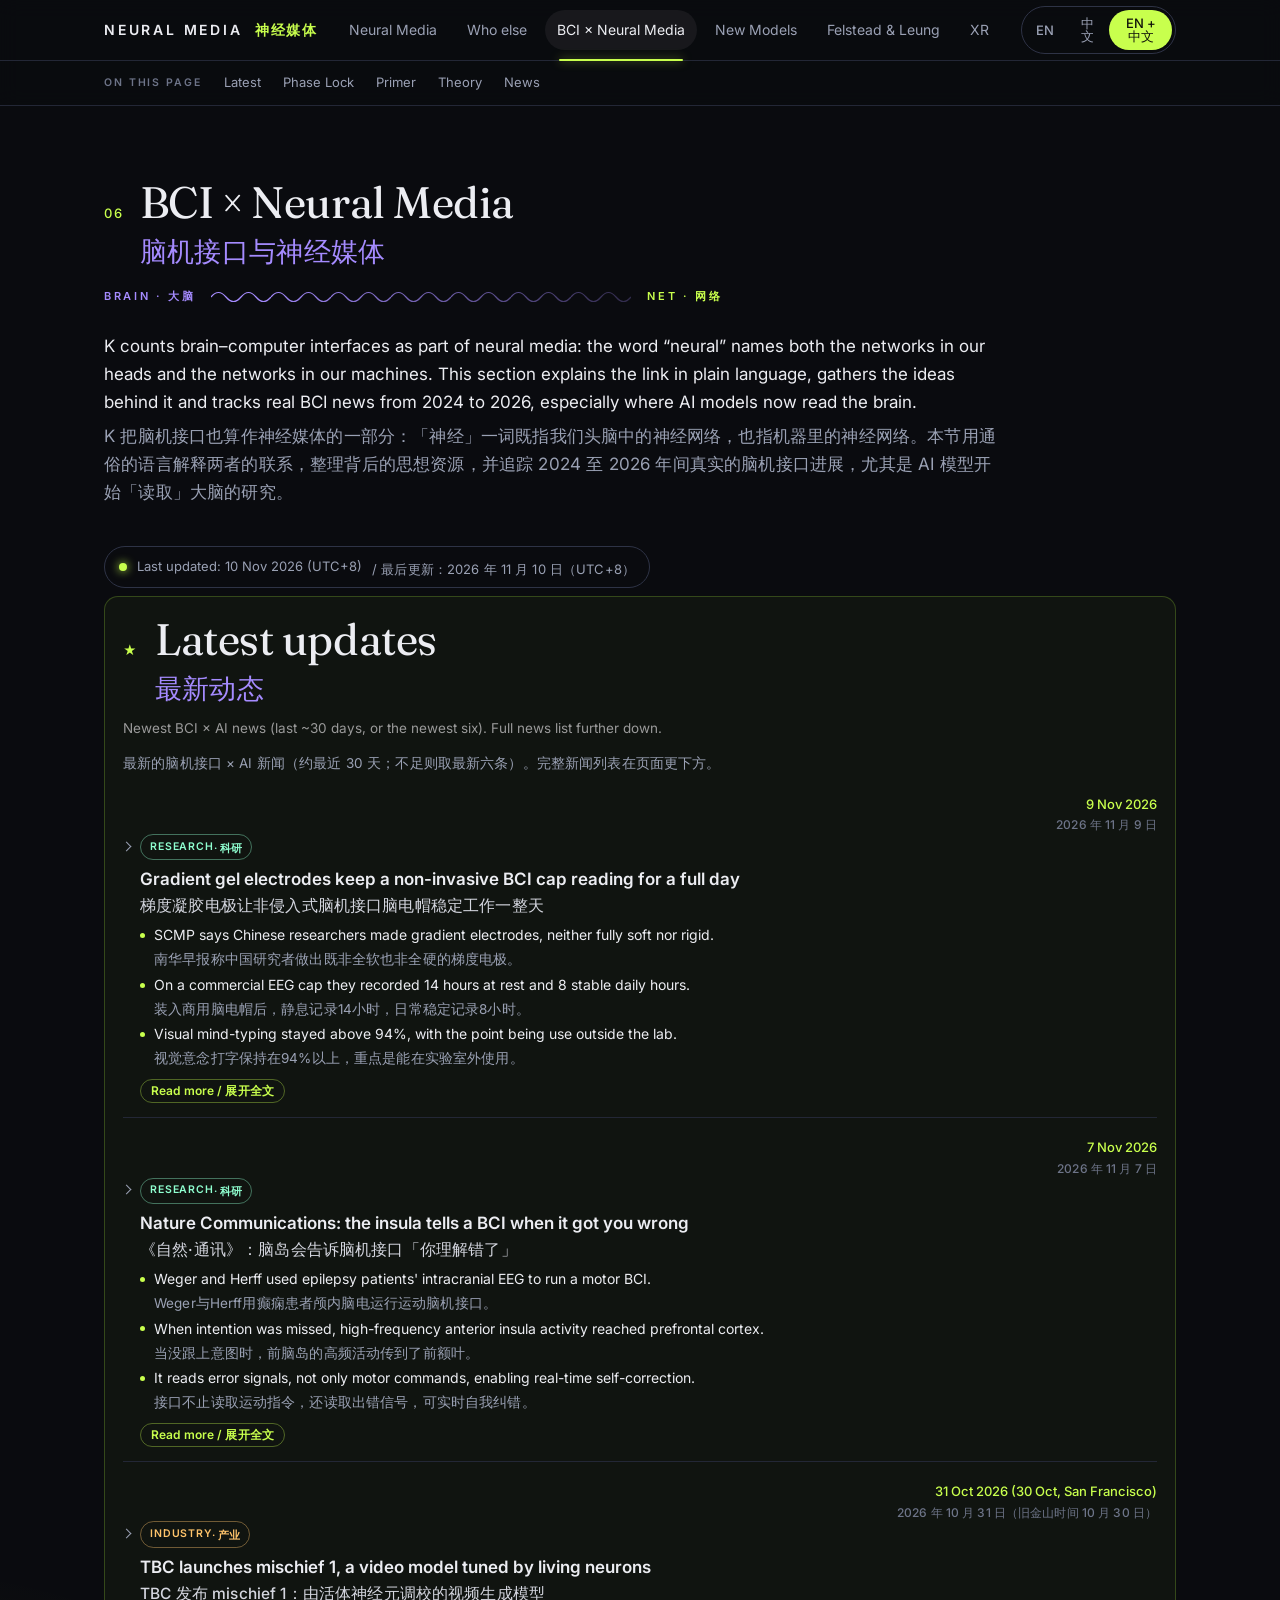
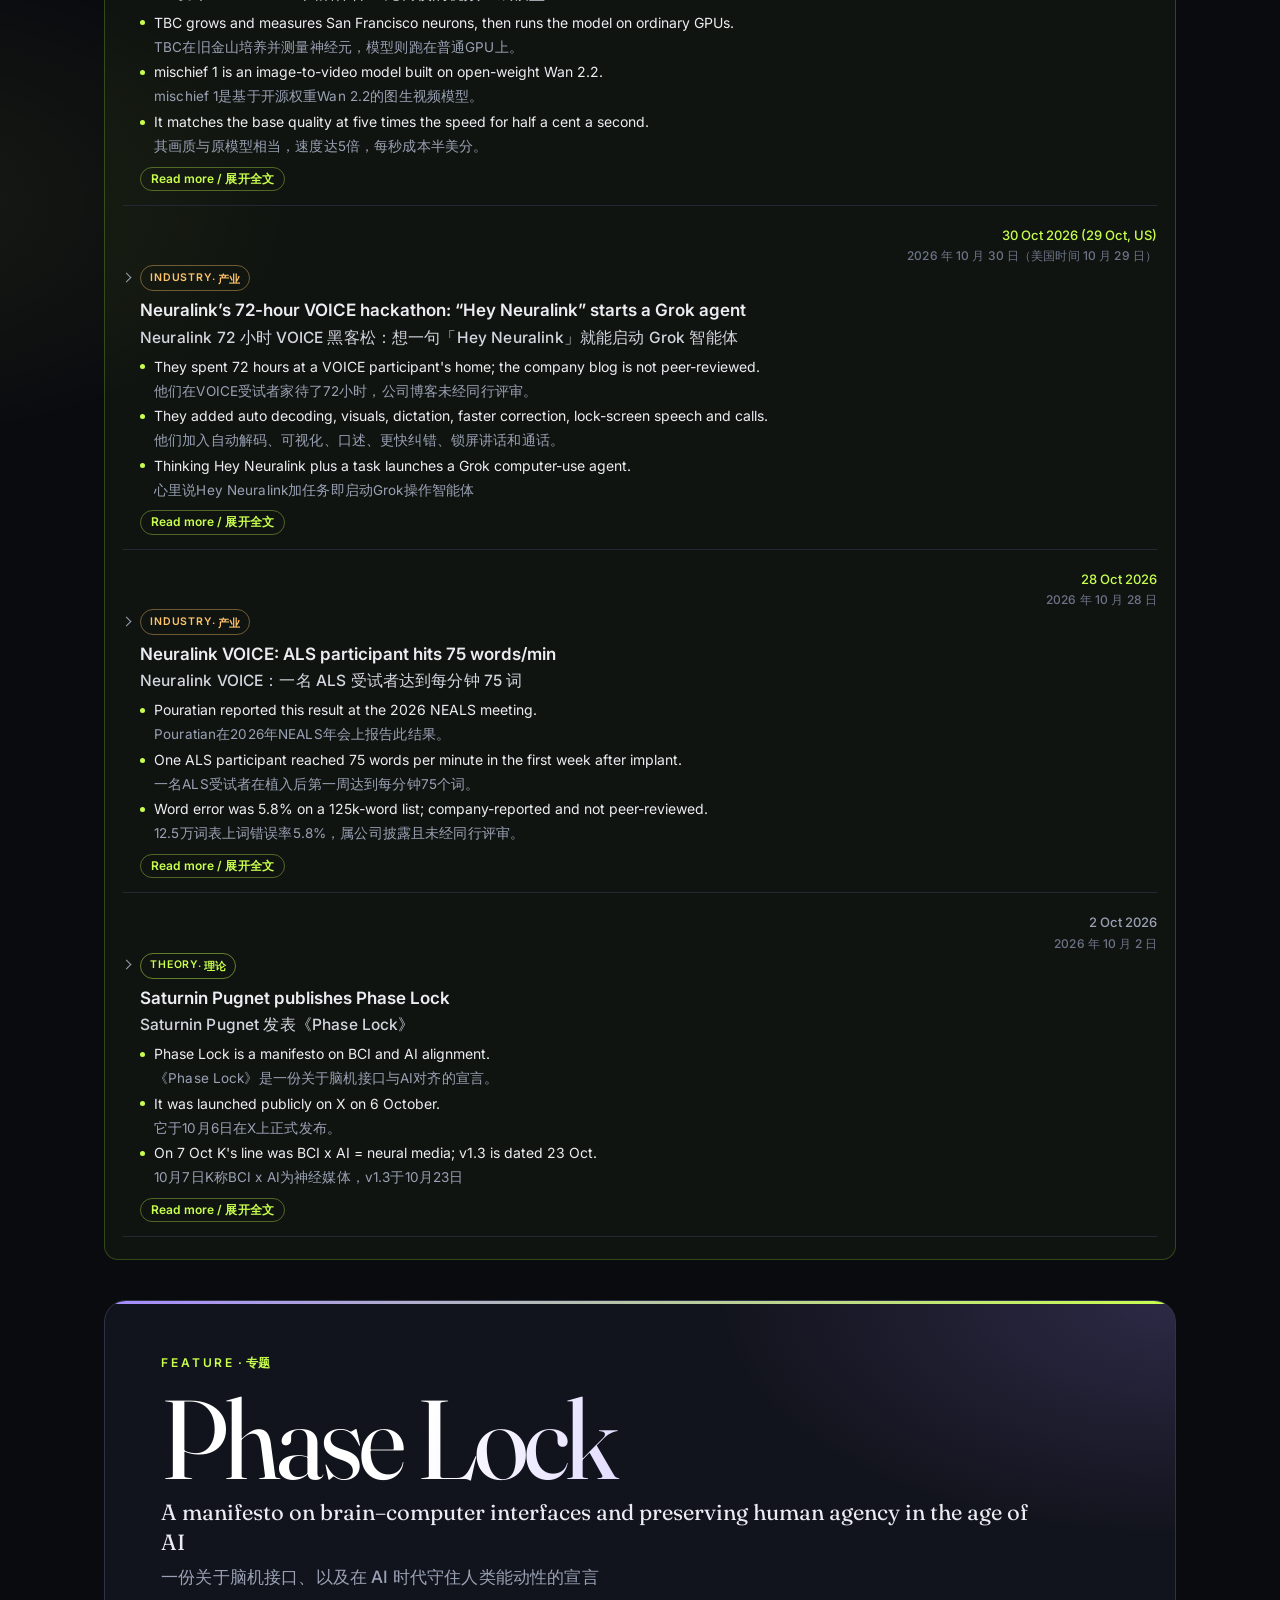
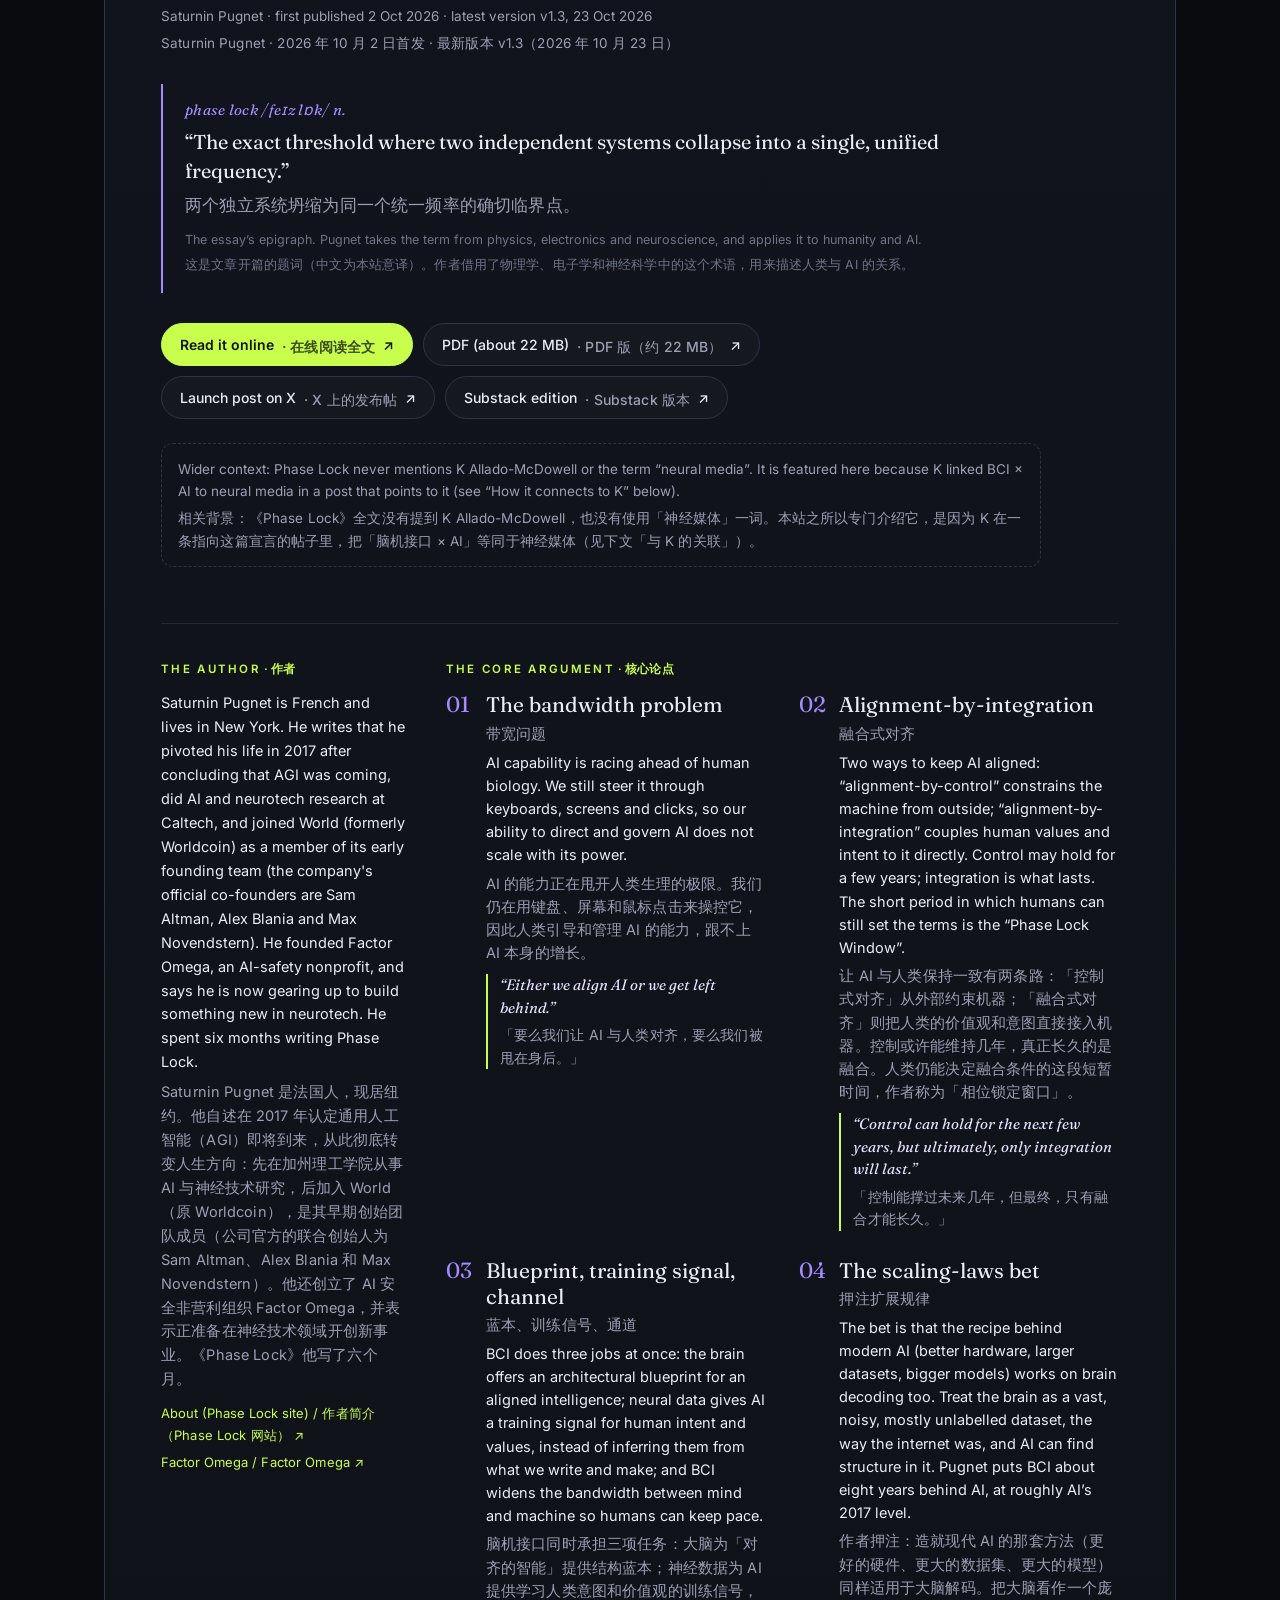
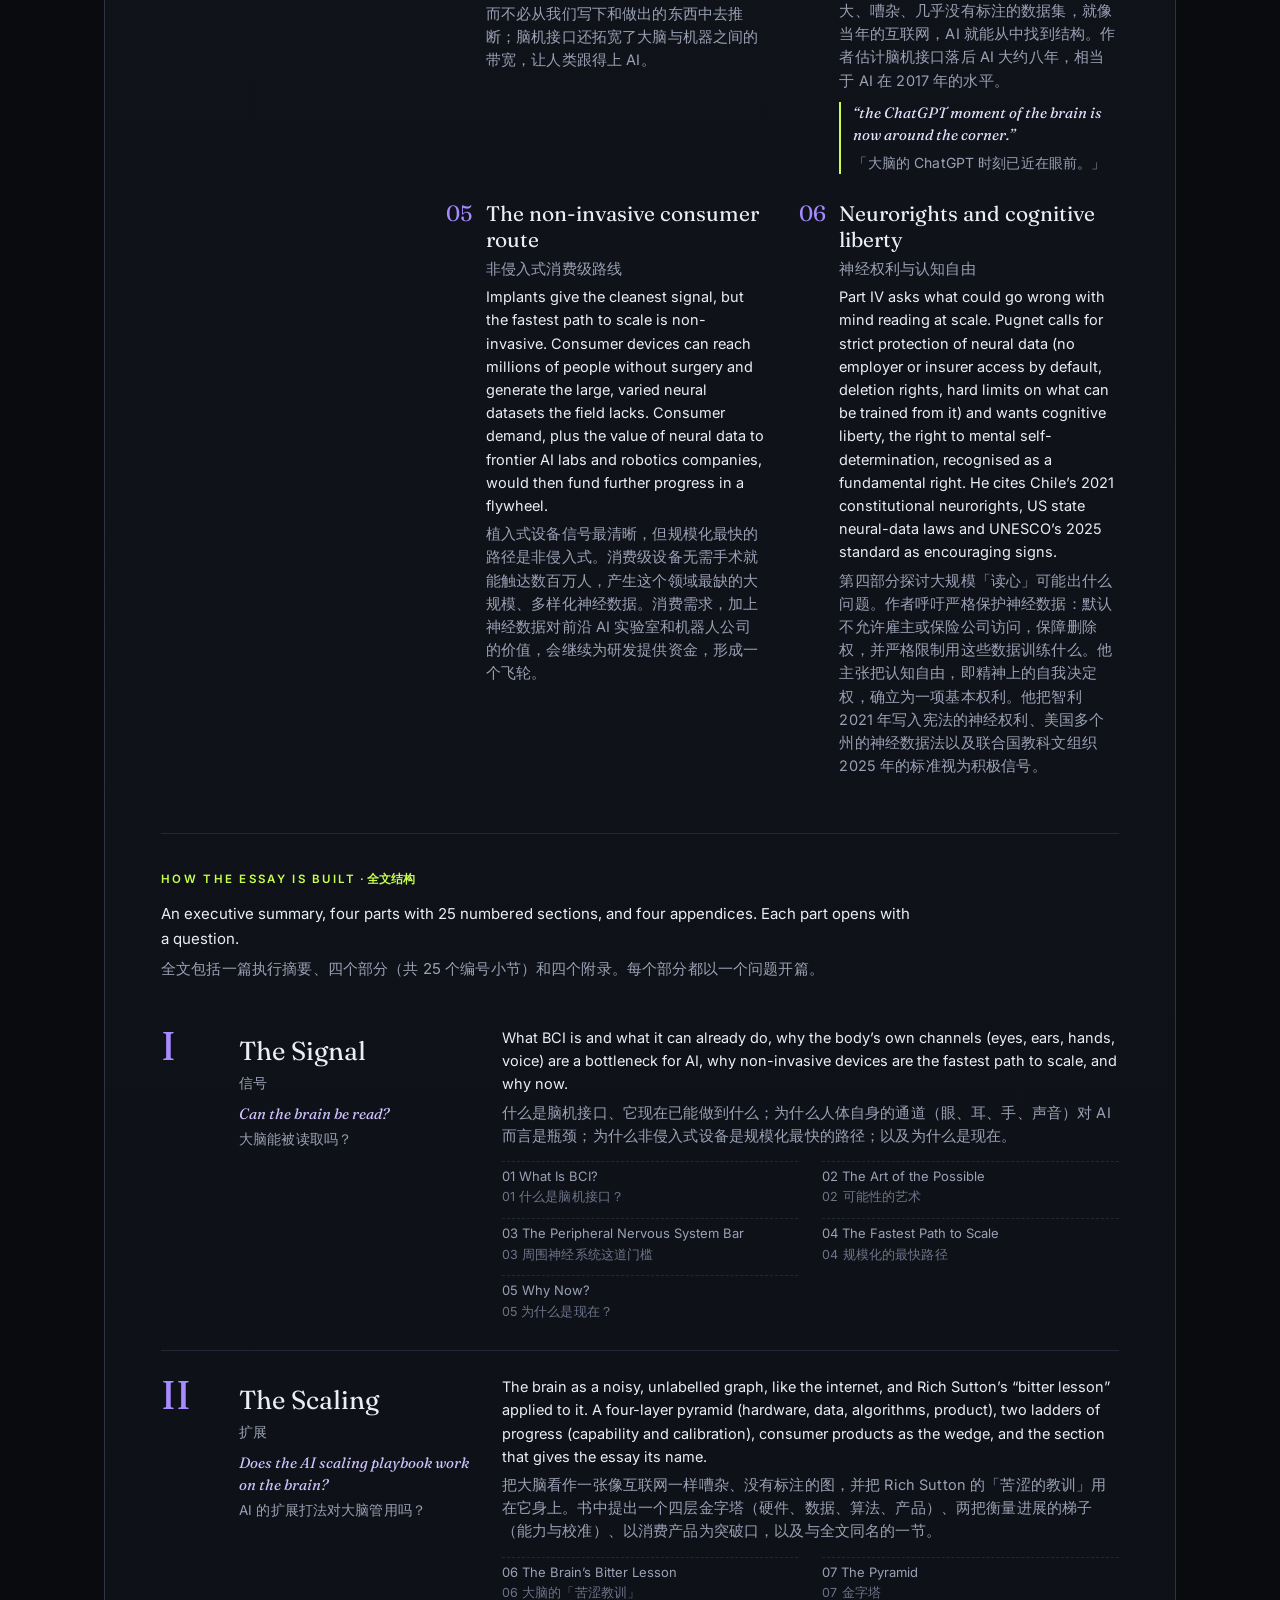
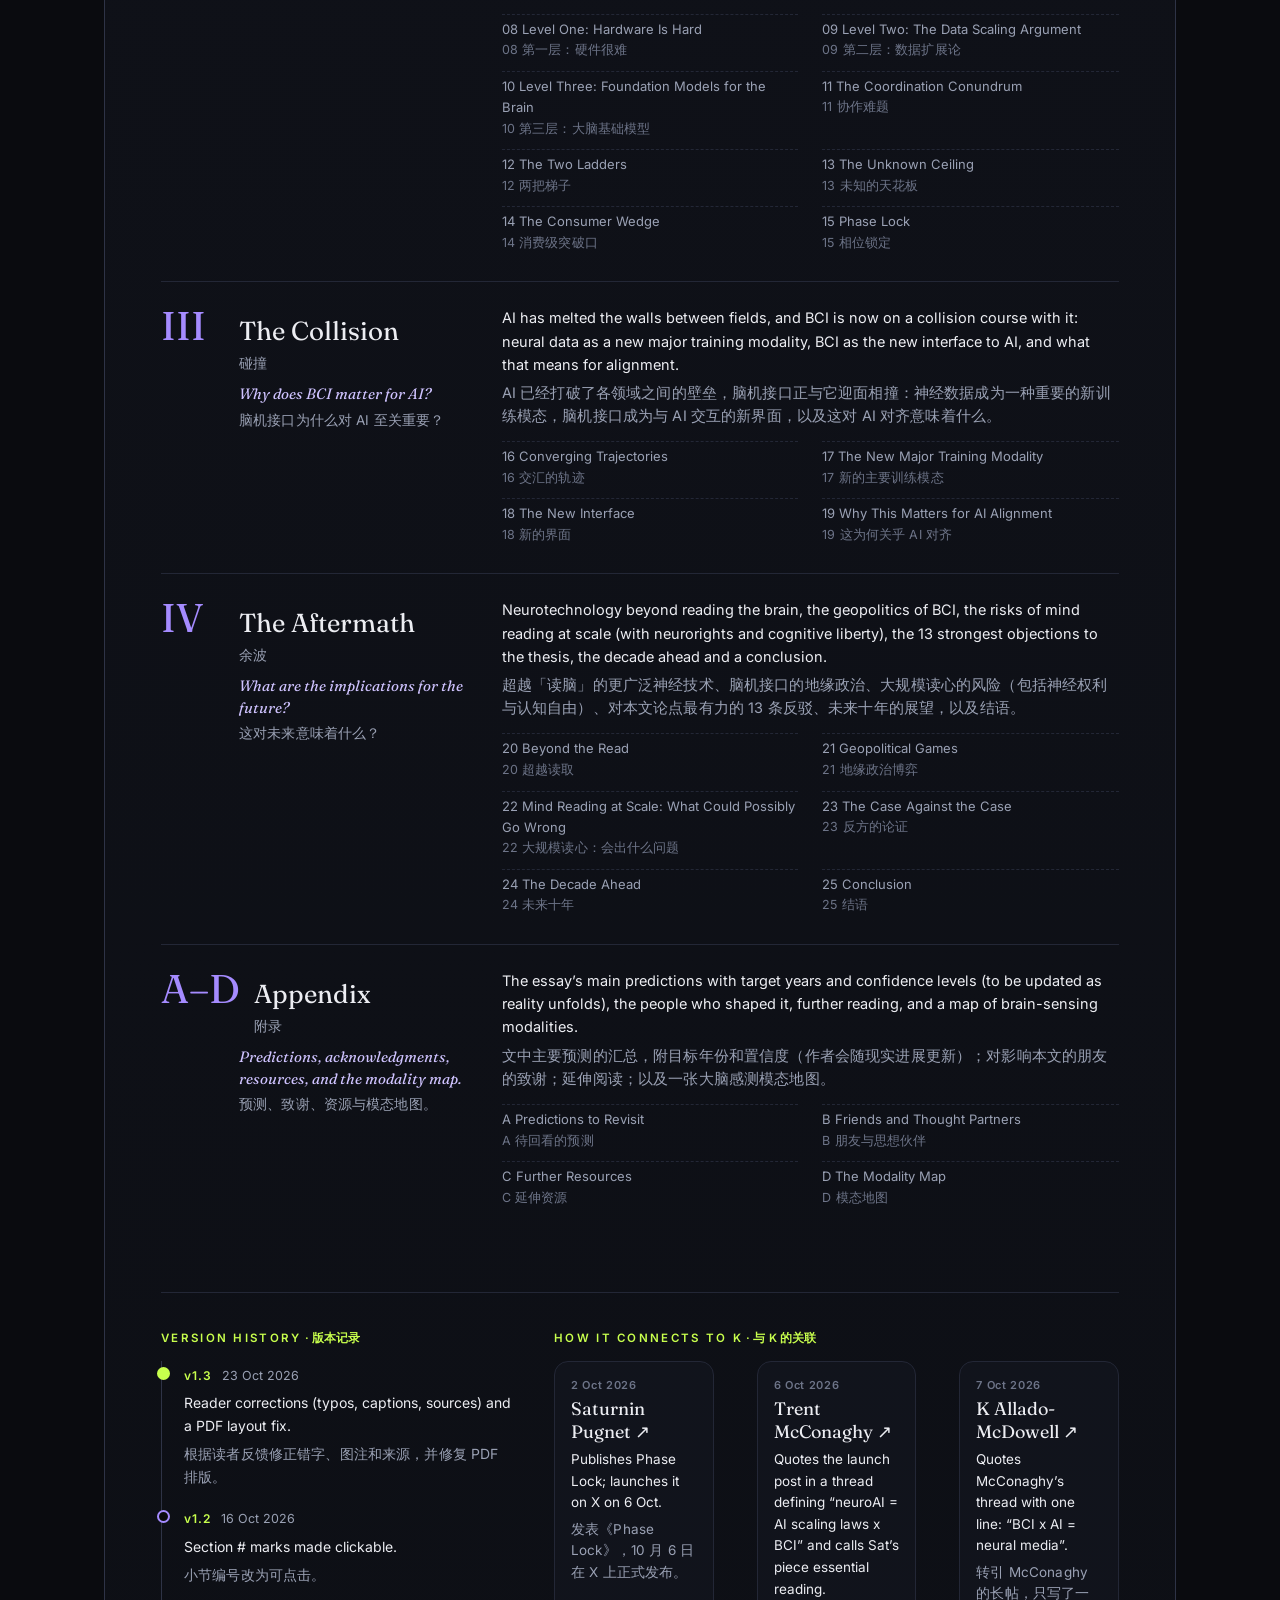
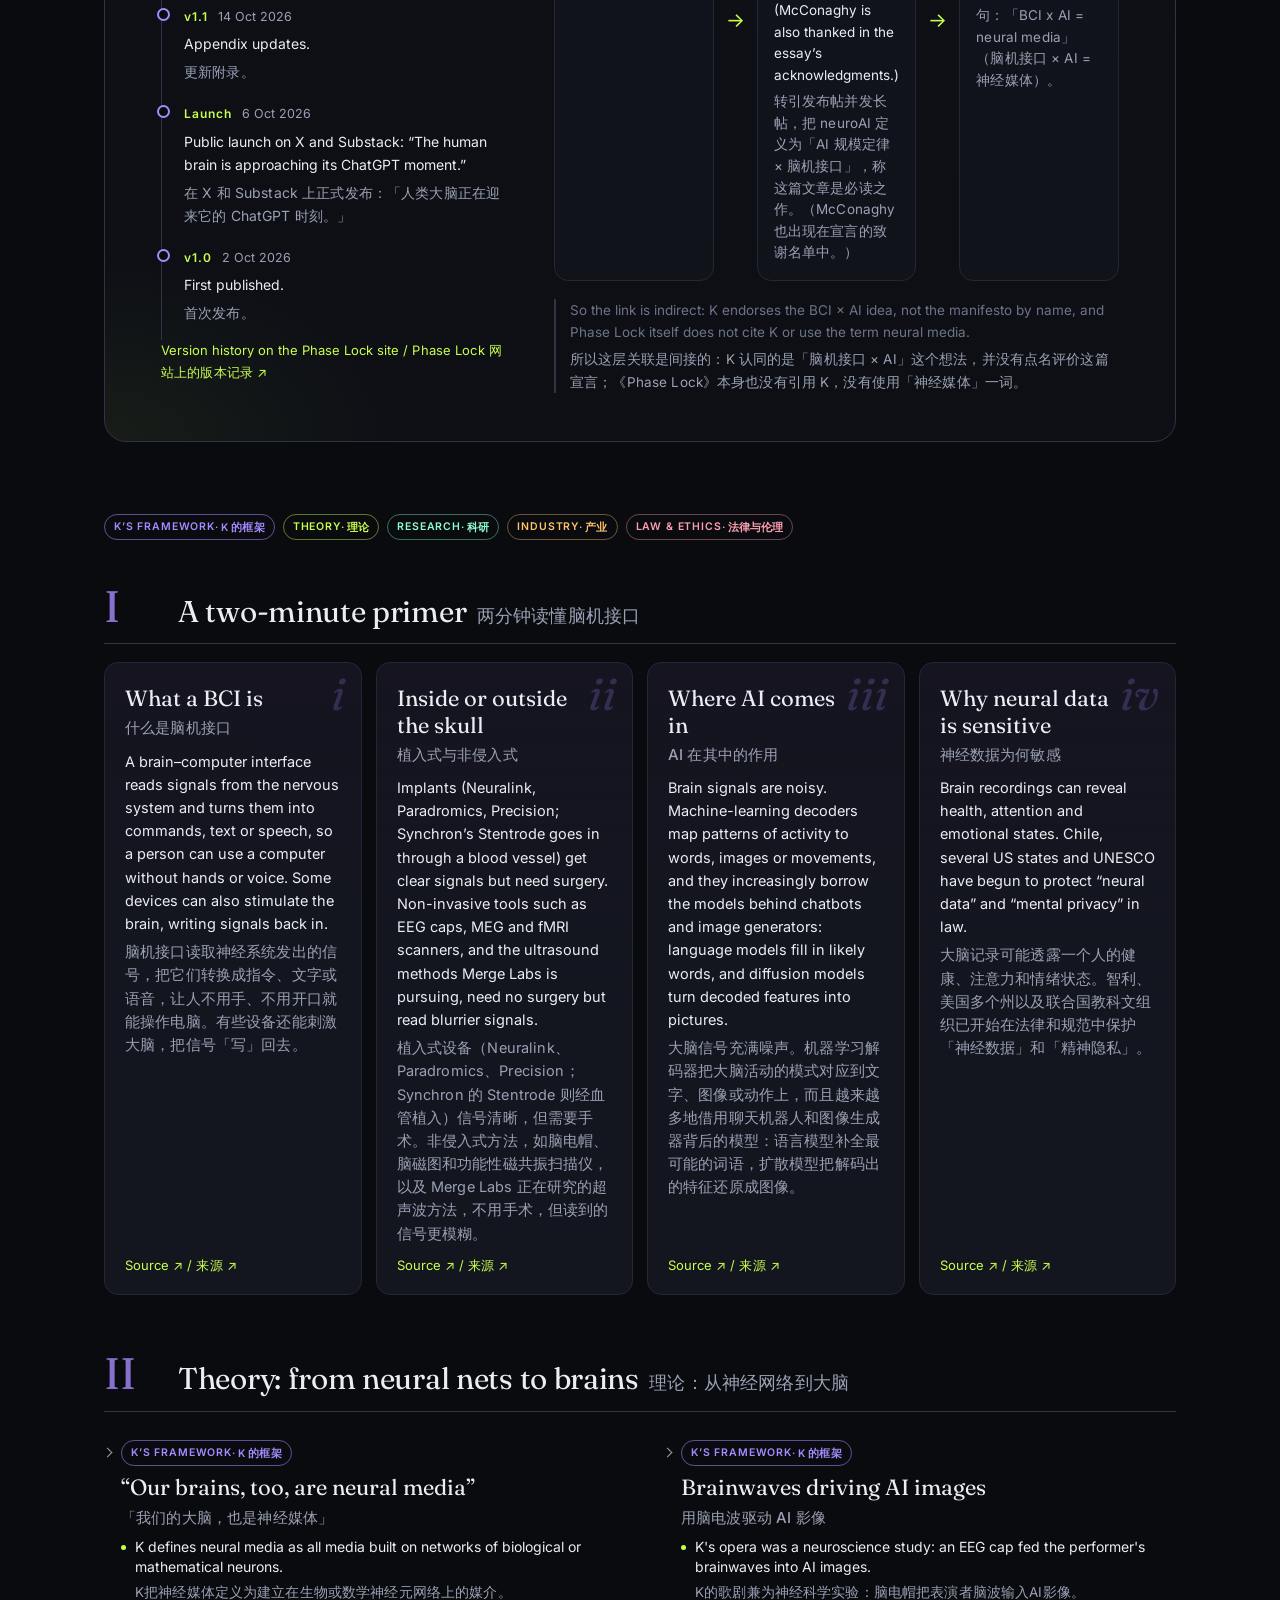
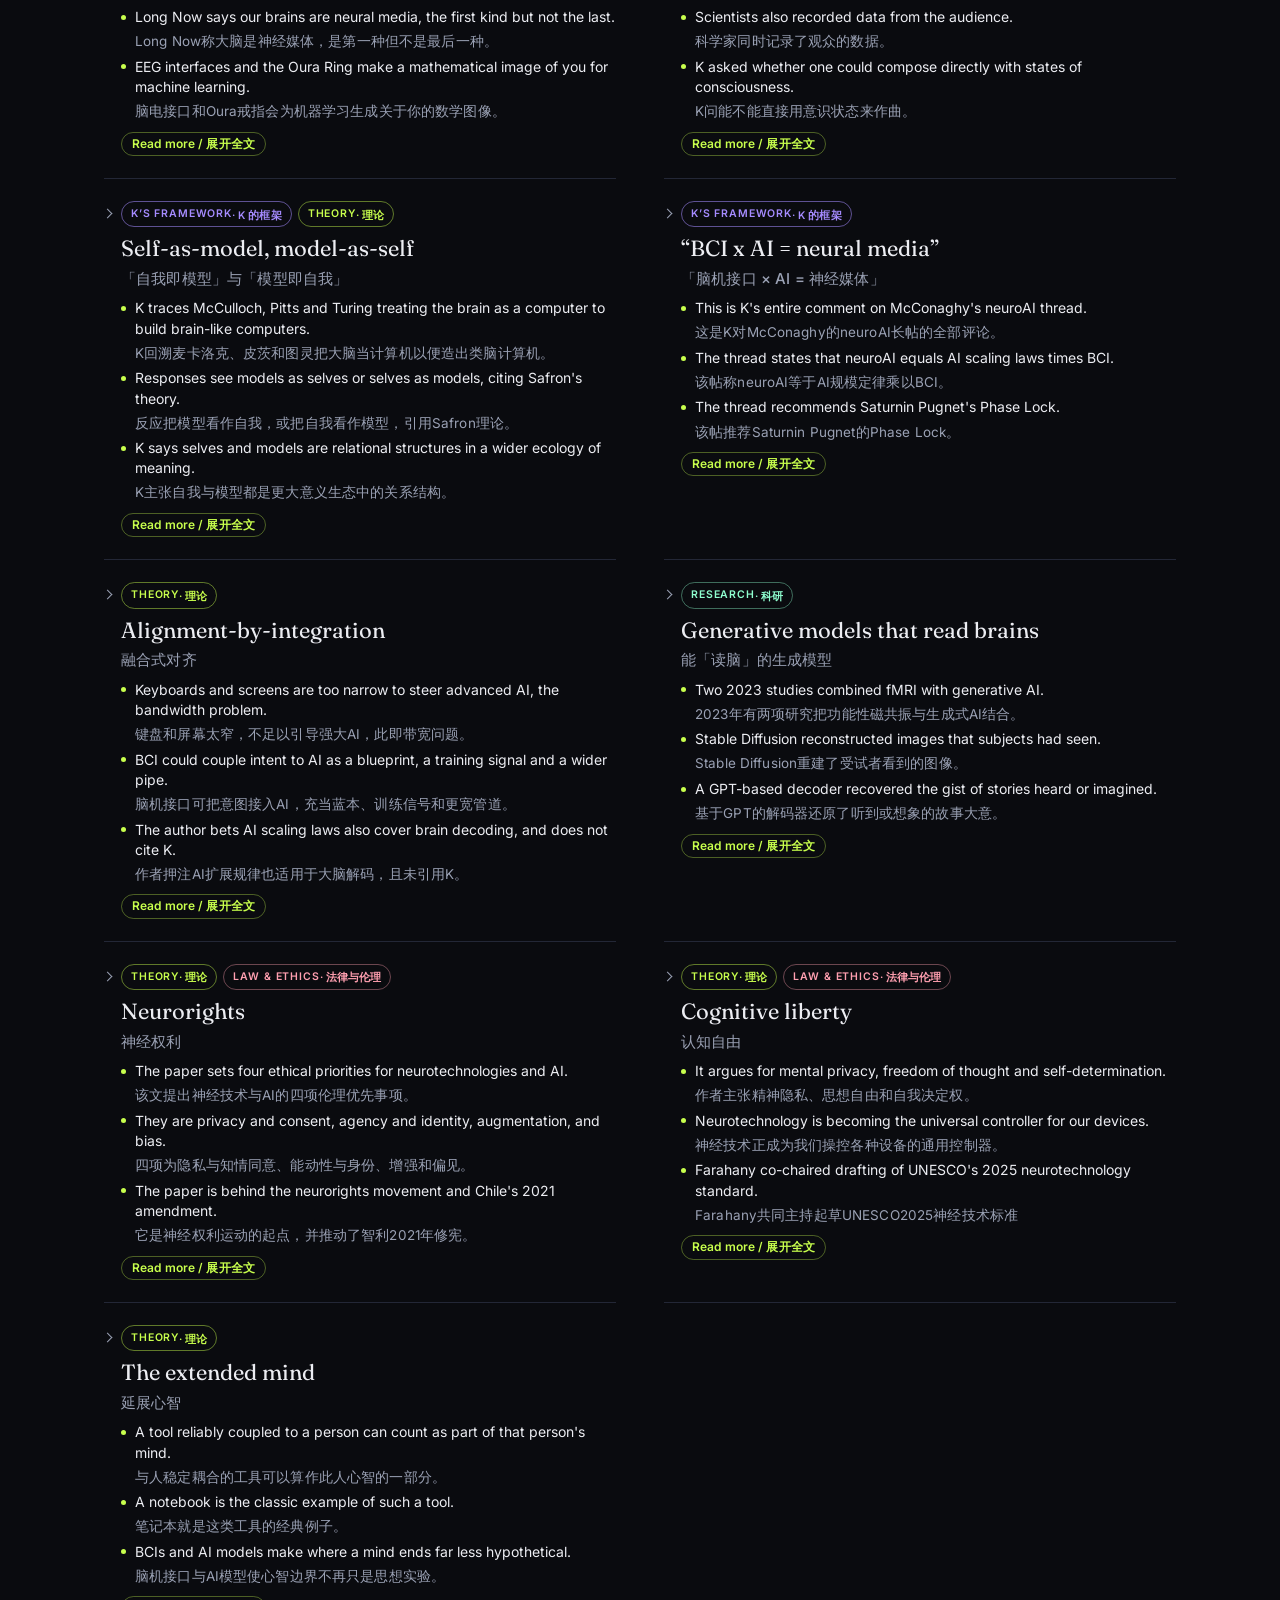
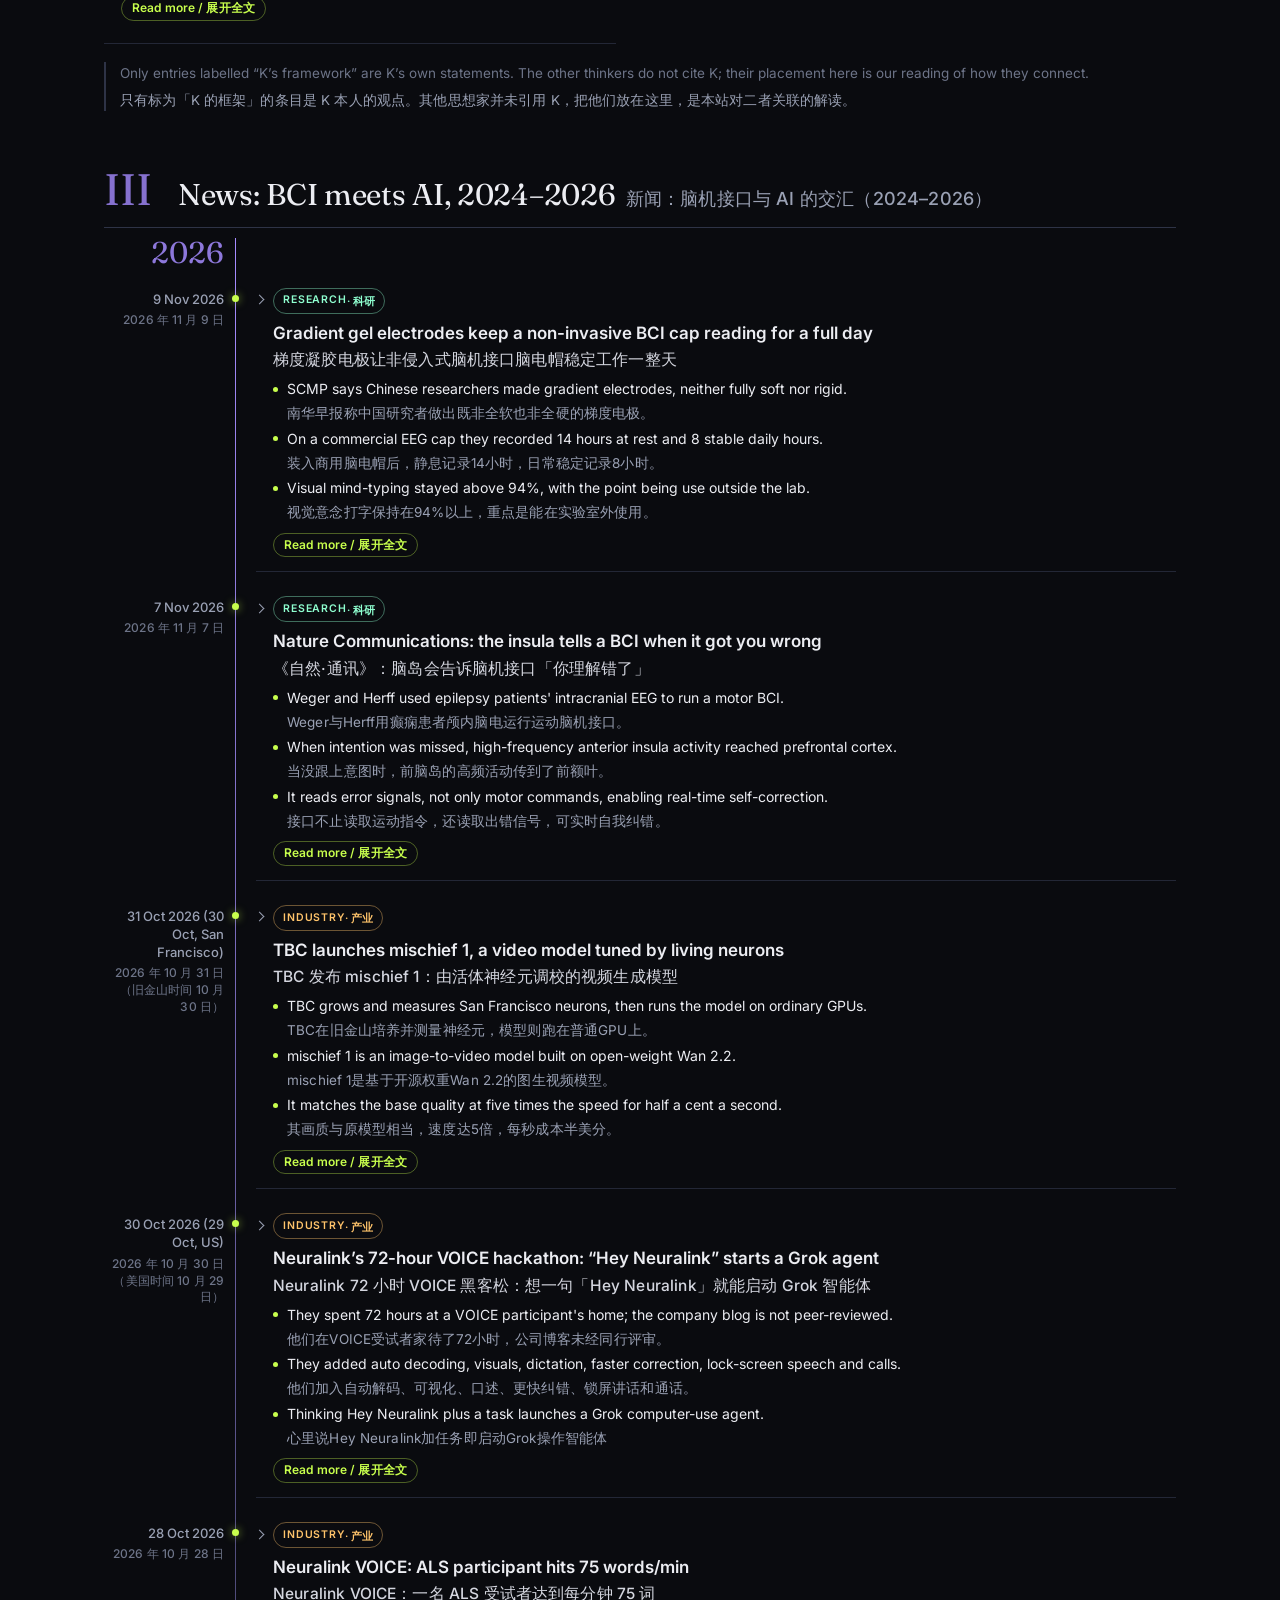
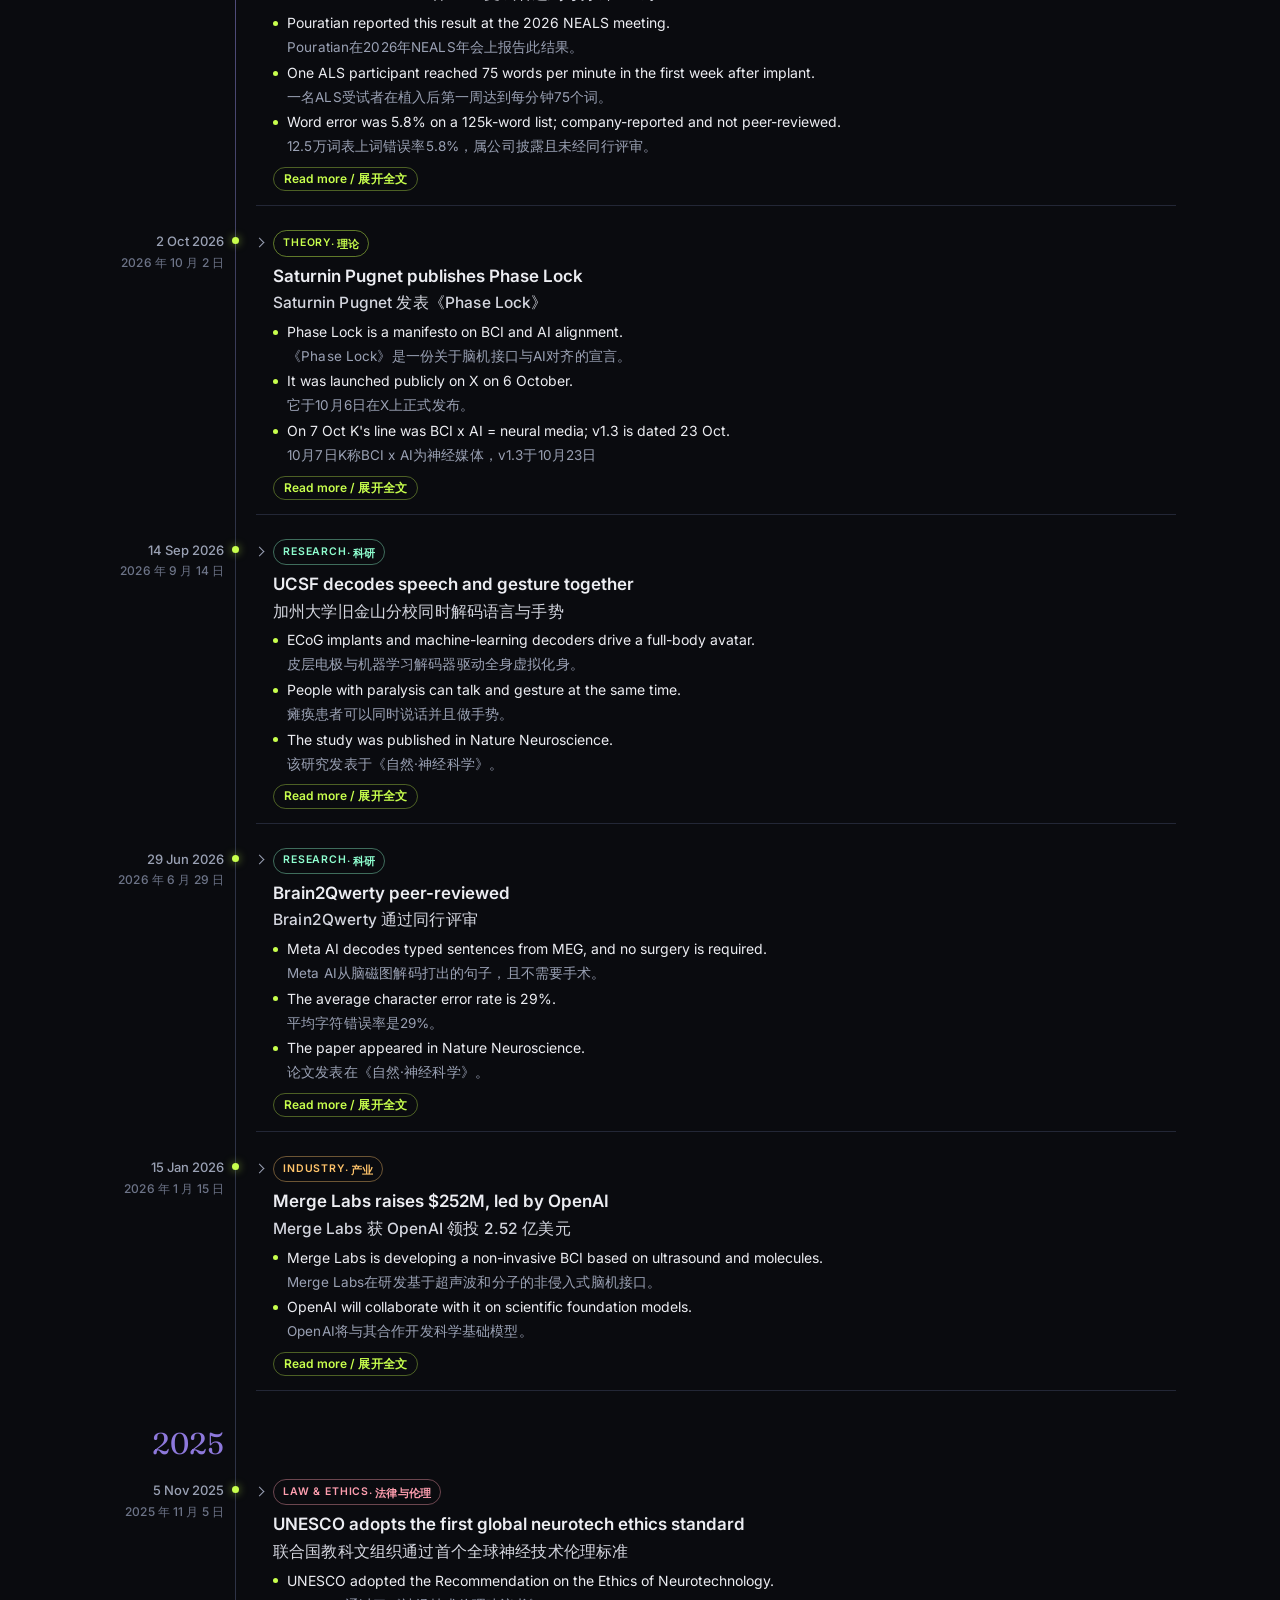
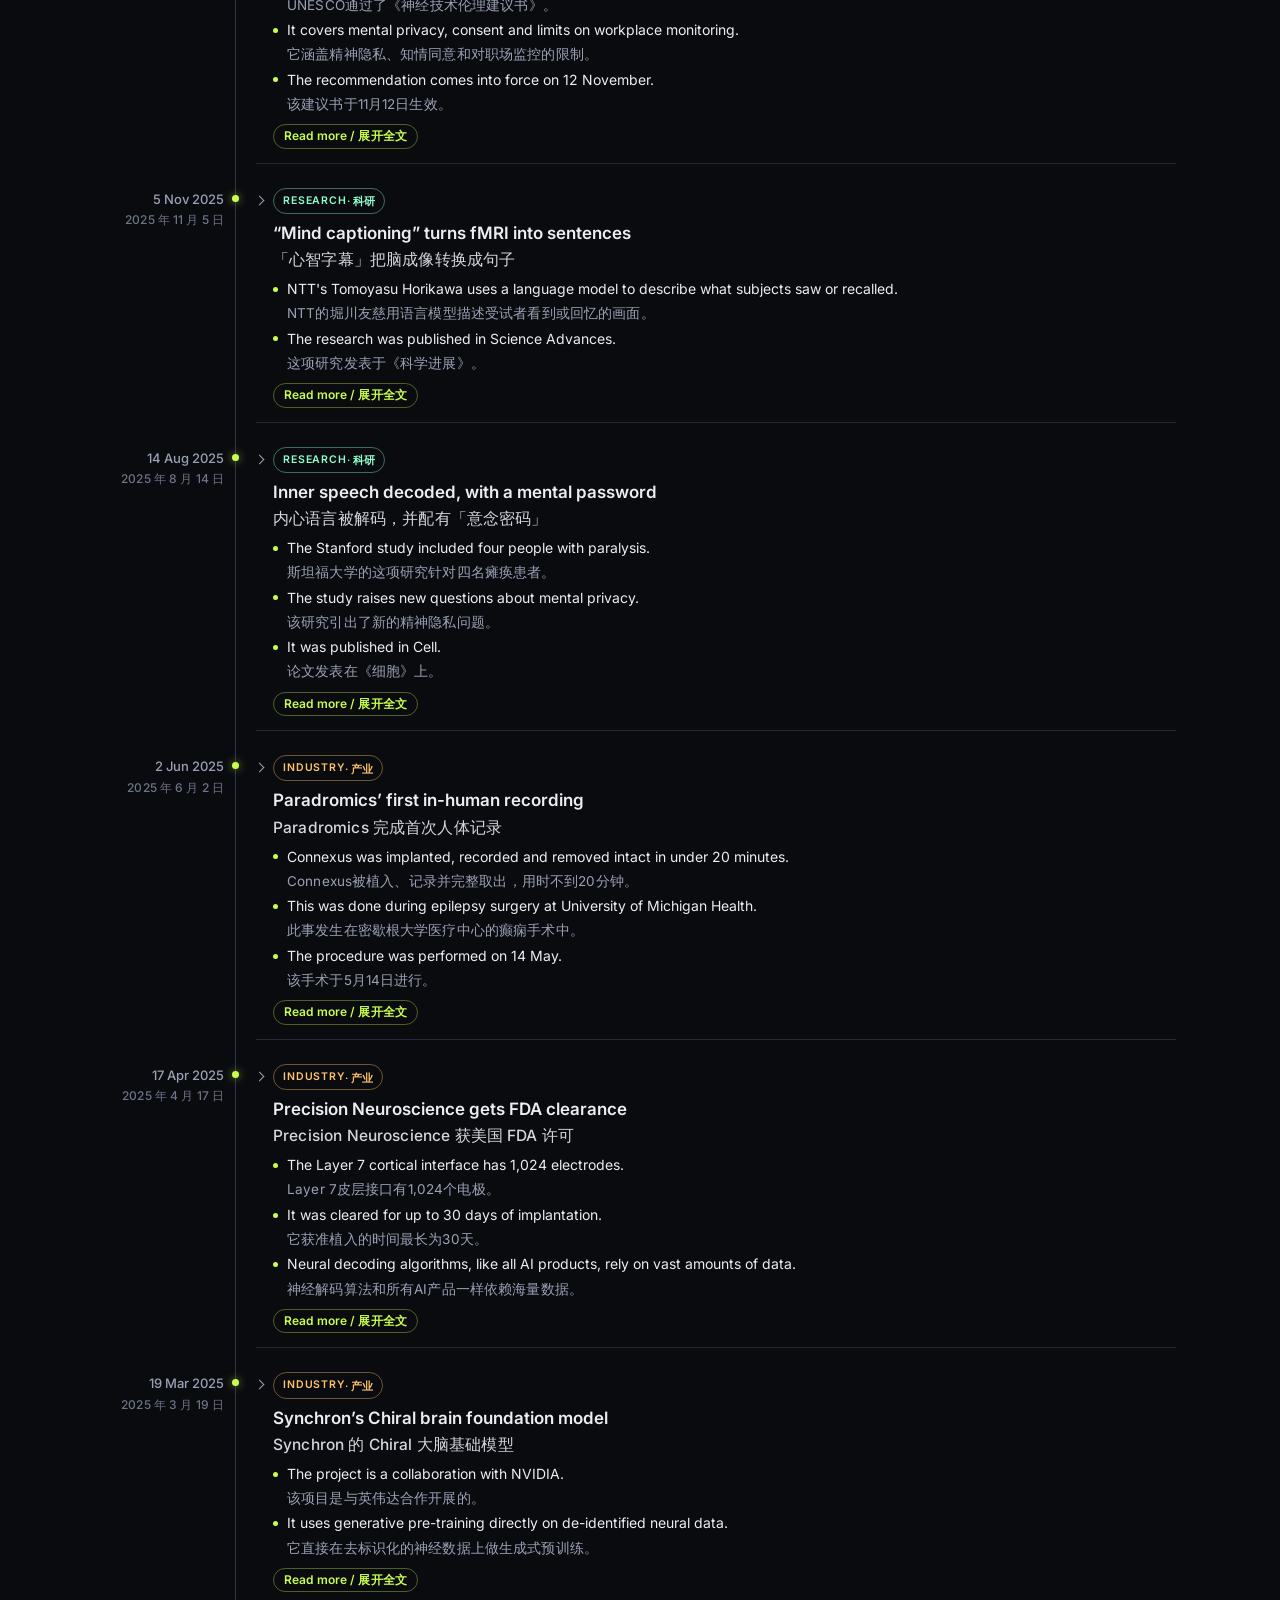
==== commit 267ecda5: "Collapse entry lists to bilingual key points and keep each Latest on its own page. Every log and cat" ====
--- a/bci.html
+++ b/bci.html
@@ -610,6 +610,42 @@
   .xr-card.has-media{grid-template-columns:1fr}
   .xr-card-media{order:-1}
 }
+
+/* Collapsed entry cards. The full summary stays in the page; it is closed until Read more. */
+.fold{min-width:0}
+.fold>summary{display:flex;align-items:flex-start;gap:10px;width:100%;margin:0;padding:0;cursor:pointer;list-style:none;color:inherit;font:inherit;text-align:left;background:none;border:0}
+.fold>summary::-webkit-details-marker{display:none}
+.fold>summary::marker{content:""}
+.fold>summary:focus{outline:none}
+.fold>summary:focus-visible{outline:2px solid var(--accent);outline-offset:3px;border-radius:8px}
+.fold-chev{flex:none;width:7px;height:7px;margin-top:.55em;border-right:1.5px solid var(--muted);border-bottom:1.5px solid var(--muted);transform:rotate(-45deg);transition:transform .18s ease}
+.fold[open]>summary .fold-chev{transform:rotate(45deg);border-color:var(--accent)}
+.fold-face{flex:1;min-width:0;display:grid;gap:8px}
+.fold-face h3,.fold-face h4{margin:0}
+.fold-more{justify-self:start;display:inline-flex;align-items:center;margin-top:2px;padding:4px 10px;border:1px solid rgba(200,255,77,.35);border-radius:999px;color:var(--accent);font:600 12px/1.2 var(--sans);letter-spacing:.01em}
+.fold-more .t{display:inline}
+body.lang-both .fold-more .t.zh::before{content:" / "}
+.fold .is-open{display:none}
+.fold[open] summary .is-open{display:inline}
+.fold[open] summary .is-closed{display:none}
+.fold:not([open])>.fold-body{display:none}
+.fold[open]>.fold-body{display:grid;gap:10px;margin-top:12px;padding-top:12px;border-top:1px solid var(--line)}
+.kps{list-style:none;margin:0;padding:0;display:grid;gap:5px;width:100%}
+.kps li{position:relative;padding-left:14px;font-size:14px;line-height:1.45}
+.kps li::before{content:"";position:absolute;left:0;top:.55em;width:5px;height:5px;border-radius:50%;background:var(--accent)}
+body.lang-both .kps .t.zh{color:var(--muted);font-size:13.5px}
+.fold-face .ndate{text-align:left}
+.fold-card.has-media{display:grid;grid-template-columns:minmax(0,1fr) minmax(148px,240px);gap:8px 18px;align-items:start}
+.fold-card.has-media>.fold{grid-column:1;grid-row:1;min-width:0}
+.fold-card.has-media>.fold-media{grid-column:2;grid-row:1;min-width:0}
+.fold-media .thumb{grid-row:auto;grid-column:auto}
+.fold-media .film-cover.in-archive{max-width:none;margin:0}
+.read:hover{transform:none}
+@media (max-width:800px){
+  .fold-card.has-media{grid-template-columns:1fr}
+  .fold-card.has-media>.fold-media{grid-column:1;grid-row:1}
+  .fold-card.has-media>.fold{grid-column:1;grid-row:2}
+}
 </style>
 </head>
 <body class="lang-both page-bci">
@@ -631,7 +667,7 @@
 </main>
 <footer class="wrap foot" id="foot"></footer>
 <noscript><p class="wrap">This page needs JavaScript to render. 本页面需要启用 JavaScript。</p></noscript>
-<script>window.__NM_DATA__ = {"meta": {"last_updated": "2026-11-10", "launched": "2026-10-21", "timezone": "UTC+8", "note": {"en": "No new standalone Neural Media book or essay from K has appeared in 2026 so far. This year's activity is posts, interviews, talks, an exhibition, a book release and papers by other writers that cite K's neural media essays. Items tagged “Wider context” are either K's recent activity that isn't about neural media itself, or related work by others that doesn't directly engage K's framework. Dates are shown in China time (UTC+8), so US-dated posts can appear one day later.", "zh": "截至目前，K 在 2026 年尚未发表新的「神经媒体」专著或独立文章。今年的动态主要是社交媒体帖子、访谈、演讲、展览、一本新书的发行，以及其他作者引用 K 神经媒体文章的论文。标为「相关背景」的条目，或是并非专门讨论神经媒体的 K 的近期动态，或是未直接讨论 K 理论框架的其他人的相关工作。所有日期均按北京时间（UTC+8）显示，因此美国时间发布的帖子可能会显示为晚一天。"}}, "types": {"video": {"en": "Video", "zh": "视频"}, "post": {"en": "Post", "zh": "帖子"}, "essay": {"en": "Essay/Paper", "zh": "文章/论文"}, "interview": {"en": "Interview", "zh": "访谈"}, "podcast": {"en": "Podcast", "zh": "播客"}, "talk": {"en": "Talk", "zh": "演讲"}, "exhibition": {"en": "Exhibition", "zh": "展览"}, "book": {"en": "Book", "zh": "图书"}, "context": {"en": "Wider context", "zh": "相关背景"}, "course": {"en": "Course", "zh": "课程"}, "performance": {"en": "Performance", "zh": "演出"}}, "bci": {"title": {"en": "BCI × Neural Media", "zh": "脑机接口与神经媒体"}, "lead": {"en": "K counts brain–computer interfaces as part of neural media: the word “neural” names both the networks in our heads and the networks in our machines. This section explains the link in plain language, gathers the ideas behind it and tracks real BCI news from 2024 to 2026, especially where AI models now read the brain.", "zh": "K 把脑机接口也算作神经媒体的一部分：「神经」一词既指我们头脑中的神经网络，也指机器里的神经网络。本节用通俗的语言解释两者的联系，整理背后的思想资源，并追踪 2024 至 2026 年间真实的脑机接口进展，尤其是 AI 模型开始「读取」大脑的研究。"}, "note": {"en": "Only entries labelled “K’s framework” are K’s own statements. The other thinkers do not cite K; their placement here is our reading of how they connect.", "zh": "只有标为「K 的框架」的条目是 K 本人的观点。其他思想家并未引用 K，把他们放在这里，是本站对二者关联的解读。"}, "markers": {"k": {"en": "K’s framework", "zh": "K 的框架"}, "theory": {"en": "Theory", "zh": "理论"}, "research": {"en": "Research", "zh": "科研"}, "industry": {"en": "Industry", "zh": "产业"}, "law": {"en": "Law & ethics", "zh": "法律与伦理"}}, "primer": {"title": {"en": "A two-minute primer", "zh": "两分钟读懂脑机接口"}, "cards": [{"term": {"en": "What a BCI is", "zh": "什么是脑机接口"}, "text": {"en": "A brain–computer interface reads signals from the nervous system and turns them into commands, text or speech, so a person can use a computer without hands or voice. Some devices can also stimulate the brain, writing signals back in.", "zh": "脑机接口读取神经系统发出的信号，把它们转换成指令、文字或语音，让人不用手、不用开口就能操作电脑。有些设备还能刺激大脑，把信号「写」回去。"}, "url": "https://phaselock.satpugnet.com/part-1"}, {"term": {"en": "Inside or outside the skull", "zh": "植入式与非侵入式"}, "text": {"en": "Implants (Neuralink, Paradromics, Precision; Synchron’s Stentrode goes in through a blood vessel) get clear signals but need surgery. Non-invasive tools such as EEG caps, MEG and fMRI scanners, and the ultrasound methods Merge Labs is pursuing, need no surgery but read blurrier signals.", "zh": "植入式设备（Neuralink、Paradromics、Precision；Synchron 的 Stentrode 则经血管植入）信号清晰，但需要手术。非侵入式方法，如脑电帽、脑磁图和功能性磁共振扫描仪，以及 Merge Labs 正在研究的超声波方法，不用手术，但读到的信号更模糊。"}, "url": "https://www.nature.com/articles/s41593-026-02303-2"}, {"term": {"en": "Where AI comes in", "zh": "AI 在其中的作用"}, "text": {"en": "Brain signals are noisy. Machine-learning decoders map patterns of activity to words, images or movements, and they increasingly borrow the models behind chatbots and image generators: language models fill in likely words, and diffusion models turn decoded features into pictures.", "zh": "大脑信号充满噪声。机器学习解码器把大脑活动的模式对应到文字、图像或动作上，而且越来越多地借用聊天机器人和图像生成器背后的模型：语言模型补全最可能的词语，扩散模型把解码出的特征还原成图像。"}, "url": "https://www.nature.com/articles/d41586-025-03624-1"}, {"term": {"en": "Why neural data is sensitive", "zh": "神经数据为何敏感"}, "text": {"en": "Brain recordings can reveal health, attention and emotional states. Chile, several US states and UNESCO have begun to protect “neural data” and “mental privacy” in law.", "zh": "大脑记录可能透露一个人的健康、注意力和情绪状态。智利、美国多个州以及联合国教科文组织已开始在法律和规范中保护「神经数据」和「精神隐私」。"}, "url": "https://www.unesco.org/en/articles/ethics-neurotechnology-unesco-adopts-first-global-standard-cutting-edge-technology"}]}, "theory": {"title": {"en": "Theory: from neural nets to brains", "zh": "理论：从神经网络到大脑"}, "entries": [{"name": {"en": "“Our brains, too, are neural media”", "zh": "「我们的大脑，也是神经媒体」"}, "marks": ["k"], "source": {"en": "K at Long Now, 25 Feb 2025", "zh": "K 在 Long Now 的演讲，2025 年 2 月 25 日"}, "line": {"en": "K defines neural media as all media built on networks of neurons, biological or mathematical. Long Now’s summary of the talk puts it plainly: our brains are neural media, “the first of their kind, but not the last”. In the talk K lists EEG brain–computer interfaces beside the Oura Ring as biometric tools that make “a mathematical image of you” for machine learning.", "zh": "K 把神经媒体定义为一切建立在神经元网络之上的媒介，无论是生物的还是数学的。Long Now 对这场演讲的介绍说得很直白：我们的大脑就是神经媒体，「第一种，但不是最后一种」。K 在演讲中把脑电脑机接口和 Oura 智能戒指并列，称它们都是生物识别工具，会为机器学习生成「一个关于你的数学图像」。"}, "url": "https://longnow.org/talks/02025-allado-mcdowell/"}, {"name": {"en": "Brainwaves driving AI images", "zh": "用脑电波驱动 AI 影像"}, "marks": ["k"], "source": {"en": "Song of the Ambassadors, 2022", "zh": "《大使之歌》，2022"}, "line": {"en": "K’s opera was also a neuroscience study: an EEG cap fed a performer’s brainwaves into AI-generated projections, while scientists recorded the audience. K recalls this kind of work at the start of the Long Now talk. K’s question at the time: “could you actually compose with states of consciousness?”", "zh": "K 的这部歌剧同时也是一项神经科学实验：脑电帽把一位表演者的脑电波输入 AI 生成的影像，科学家同时记录观众的数据。K 在 Long Now 演讲开头回忆的正是这类创作。K 当时的提问是：「能不能直接用意识状态来作曲？」"}, "url": "https://www.digitalstorytellinglab.io/projects/song-of-the-ambassadors"}, {"name": {"en": "Self-as-model, model-as-self", "zh": "「自我即模型」与「模型即自我」"}, "marks": ["k", "theory"], "source": {"en": "K, “Designing Neural Media”, Gropius Bau, 2023", "zh": "K，《设计神经媒体》，柏林 Gropius Bau，2023"}, "line": {"en": "K traces how McCulloch, Pitts and Turing treated the brain as a computer in order to build brain-like computers. K names two responses: seeing models as selves, or seeing selves as models (citing Adam Safron’s world-modelling theory of consciousness, which draws on the free-energy principle and active inference). K proposes instead that selves and models are both relational structures in a wider ecology of meaning.", "zh": "K 回溯了麦卡洛克、皮茨和图灵如何把大脑当作计算机，进而造出类脑计算机。K 指出人们的两种反应：把模型看作自我，或把自我看作模型（文中引用了 Adam Safron 的「整合世界建模」意识理论，该理论借鉴了自由能原理和主动推理）。K 则主张：自我和模型都是更大的意义生态中的关系结构。"}, "url": "https://www.berlinerfestspiele.de/en/gropius-bau/programm/journal/2023/k-allado-mcdowell-designing-neural-media"}, {"name": {"en": "“BCI x AI = neural media”", "zh": "「脑机接口 × AI = 神经媒体」"}, "marks": ["k"], "source": {"en": "K on X, 7 Oct 2026", "zh": "K 在 X 上发帖，2026 年 10 月 7 日"}, "line": {"en": "K’s whole comment on Trent McConaghy’s thread “neuroAI = AI scaling laws x BCI”, which itself recommends Saturnin Pugnet’s Phase Lock.", "zh": "这是 K 对 Trent McConaghy 长帖「neuroAI = AI 规模定律 × 脑机接口」的全部评论，而那条长帖推荐的正是 Saturnin Pugnet 的《Phase Lock》。"}, "url": "https://x.com/kalladomcdowell/status/2107760105198690608"}, {"name": {"en": "Alignment-by-integration", "zh": "融合式对齐"}, "marks": ["theory"], "source": {"en": "Saturnin Pugnet, Phase Lock, 2026", "zh": "Saturnin Pugnet，《Phase Lock》，2026"}, "line": {"en": "Keyboards and screens are too narrow a channel to steer advanced AI (“the bandwidth problem”). BCI could couple human intent to AI directly, as a blueprint, a training signal and a wider pipe. The bet is that AI’s scaling laws carry over to brain decoding. It does not cite K.", "zh": "键盘和屏幕这条通道太窄，不足以引导越来越强大的 AI（作者称之为「带宽问题」）。脑机接口可以把人的意图直接接入 AI，同时充当蓝本、训练信号和更宽的通道。作者押注 AI 的扩展规律同样适用于大脑解码。文中没有引用 K。"}, "url": "https://phaselock.satpugnet.com/", "internal": {"href": "#phase-lock", "label": {"en": "Feature chapter above", "zh": "见上方专题"}}}, {"name": {"en": "Generative models that read brains", "zh": "能「读脑」的生成模型"}, "marks": ["research"], "source": {"en": "Takagi & Nishimoto, CVPR 2023 · Tang et al., Nature Neuroscience, 1 May 2023", "zh": "高木优、西本伸志，CVPR 2023 · Tang 等，《自然·神经科学》，2023 年 5 月 1 日"}, "line": {"en": "Two 2023 studies used fMRI with generative AI: Stable Diffusion to reconstruct images people saw, and a GPT-based decoder to recover the gist of stories people heard or imagined. Artificial neural nets reading biological ones, the two meanings of “neural” meeting.", "zh": "2023 年的两项研究把功能性磁共振成像与生成式 AI 结合起来：一项用 Stable Diffusion 重建受试者看到的图像，另一项用基于 GPT 的解码器还原受试者听到或想象的故事大意。人工神经网络开始读取生物神经网络，「神经」的两层含义在这里交汇。"}, "url": "https://openaccess.thecvf.com/content/CVPR2023/html/Takagi_High-Resolution_Image_Reconstruction_With_Latent_Diffusion_Models_From_Human_Brain_CVPR_2023_paper.html", "links": [{"url": "https://www.nature.com/articles/s41593-023-01304-9", "label": {"en": "Tang et al. 2023", "zh": "Tang 等 2023"}}]}, {"name": {"en": "Neurorights", "zh": "神经权利"}, "marks": ["theory", "law"], "source": {"en": "Rafael Yuste, Sara Goering et al., Nature, 9 Nov 2017", "zh": "Rafael Yuste、Sara Goering 等，《自然》，2017 年 11 月 9 日"}, "line": {"en": "“Four ethical priorities for neurotechnologies and AI”: privacy and consent, agency and identity, augmentation, and bias. The paper behind the neurorights movement and Chile’s 2021 constitutional amendment.", "zh": "《神经技术与 AI 的四项伦理优先事项》：隐私与知情同意、能动性与身份认同、能力增强，以及偏见。这篇文章是神经权利运动的起点，也推动了智利 2021 年的修宪。"}, "url": "https://www.nature.com/articles/551159a", "links": [{"url": "https://neurorightsfoundation.org/", "label": {"en": "Neurorights Foundation", "zh": "神经权利基金会"}}]}, {"name": {"en": "Cognitive liberty", "zh": "认知自由"}, "marks": ["theory", "law"], "source": {"en": "Nita Farahany, The Battle for Your Brain, 2023", "zh": "Nita Farahany，《大脑之争》，2023"}, "line": {"en": "Argues for a right to mental privacy, freedom of thought and self-determination as neurotech becomes the “universal controller” for our devices. Farahany later co-chaired the expert group that drafted UNESCO’s 2025 neurotechnology standard.", "zh": "随着神经技术成为我们操控各种设备的「通用控制器」，作者主张确立精神隐私、思想自由和自我决定的权利。Farahany 后来担任联合国教科文组织专家组联合主席，主持起草了 2025 年的神经技术伦理标准。"}, "url": "https://us.macmillan.com/books/9781250272959/thebattleforyourbrain"}, {"name": {"en": "The extended mind", "zh": "延展心智"}, "marks": ["theory"], "source": {"en": "Andy Clark & David Chalmers, Analysis, 1998", "zh": "Andy Clark 与 David Chalmers，《分析》期刊，1998"}, "line": {"en": "The classic argument that a tool reliably coupled to a person, such as a notebook, can count as part of their mind. BCIs and AI models make the question of where a mind ends far less hypothetical.", "zh": "这是一个经典论证：一件与人稳定耦合的工具，比如笔记本，可以算作心智的一部分。脑机接口和 AI 模型让「心智的边界在哪里」不再只是思想实验。"}, "url": "https://doi.org/10.1093/analys/58.1.7"}]}, "news": {"title": {"en": "News: BCI meets AI, 2024–2026", "zh": "新闻：脑机接口与 AI 的交汇（2024–2026）"}, "entries": [{"date": "2026-11-09", "date_display": {"en": "9 Nov 2026", "zh": "2026 年 11 月 9 日"}, "marks": ["research"], "title": {"en": "Gradient gel electrodes keep a non-invasive BCI cap reading for a full day", "zh": "梯度凝胶电极让非侵入式脑机接口脑电帽稳定工作一整天"}, "line": {"en": "SCMP reports that Chinese researchers built ‘gradient’ electrodes, neither uniformly soft nor rigid, and fitted them to a commercial EEG cap. The cap ran for 14 hours at rest, gave eight hours of stable recording while the wearer went about daily activities, and kept visual ‘mind-typing’ accuracy above 94%. The point is wearability: non-invasive BCIs that stay usable outside the lab, a precondition for everyday neural interfaces.", "zh": "据《南华早报》报道，中国研究团队做出一种「梯度」电极，既不是全软也不是全硬，装进商用脑电（EEG）帽后，静息状态下连续工作 14 小时；佩戴者日常活动时也能稳定记录 8 小时；视觉「意念打字」准确率保持在 94% 以上。重点是可穿戴性：非侵入式脑机接口要走出实验室、进入日常，这是前提。"}, "url": "https://www.scmp.com/news/china/science/article/3373477/chinas-comfortable-brain-reading-device-achieves-94-mind-typing-accuracy-day-long-use"}, {"date": "2026-11-07", "date_display": {"en": "7 Nov 2026", "zh": "2026 年 11 月 7 日"}, "marks": ["research"], "title": {"en": "Nature Communications: the insula tells a BCI when it got you wrong", "zh": "《自然·通讯》：脑岛会告诉脑机接口「你理解错了」"}, "line": {"en": "Weger, Herff and colleagues (Maastricht University) used intracranial EEG in epilepsy patients to run a motor BCI. When the interface failed to follow the user’s intention, high-frequency activity appeared in the anterior insula and spread to prefrontal cortex. Frontoinsular sites mainly encoded the error, which makes them a target for real-time self-correction. The interface reads cognitive signals about its own mistakes, not only motor commands.", "zh": "马斯特里赫特大学 Weger、Herff 等人用癫痫患者的颅内脑电（iEEG）运行运动型脑机接口。当界面没有跟上使用者的意图时，前脑岛出现高频活动，并传到前额叶。额叶–脑岛位点主要编码「出错」信号，可用于实时自我纠错。也就是说，接口读取的不只是运动指令，还有大脑对「机器出错」的认知反应。"}, "url": "https://www.nature.com/articles/s41467-026-78804-2"}, {"date": "2026-10-31", "date_display": {"en": "31 Oct 2026 (30 Oct, San Francisco)", "zh": "2026 年 10 月 31 日（旧金山时间 10 月 30 日）"}, "marks": ["industry"], "title": {"en": "TBC launches mischief 1, a video model tuned by living neurons", "zh": "TBC 发布 mischief 1：由活体神经元调校的视频生成模型"}, "line": {"en": "The Biological Computing Co. grows neurons in its San Francisco lab, measures how they process information and turns the findings into software. Its first product, mischief 1, is an image-to-video model built on open-weight Wan 2.2. TBC says it matches the base model’s quality at 5× the speed for half a cent per second, on fal and OpenRouter. The neurons stay in the lab; the model runs on ordinary GPUs. Biological computing feeding straight into generative media is a case of neural media in K’s wider sense.", "zh": "The Biological Computing Co.（TBC）在旧金山实验室培养活体神经元，测量它们处理信息的方式，再把发现写成软件。首个产品 mischief 1 是基于开源权重 Wan 2.2 的图生视频模型。公司称画质与原模型相当，速度快 5 倍，每秒视频只要半美分，已在 fal 和 OpenRouter 上线。神经元留在实验室里，模型跑在普通 GPU 上。生物计算直接进入生成式媒体，正是 K 广义「神经媒体」（含生物计算基质）的一个例子。"}, "url": "https://www.tbc.co/press-releases/neuron-derived-ai-video-model"}, {"date": "2026-10-30", "date_display": {"en": "30 Oct 2026 (29 Oct, US)", "zh": "2026 年 10 月 30 日（美国时间 10 月 29 日）"}, "marks": ["industry"], "title": {"en": "Neuralink’s 72-hour VOICE hackathon: “Hey Neuralink” starts a Grok agent", "zh": "Neuralink 72 小时 VOICE 黑客松：想一句「Hey Neuralink」就能启动 Grok 智能体"}, "line": {"en": "Neuralink engineers spent 72 hours at the home of a VOICE speech-BCI participant. They built neural voice-activity detection, so decoding starts and stops on its own, plus live neural visualisations, iOS keyboard dictation, a faster editing flow, lock-screen start and BCI speech injected into phone calls. They also prototyped a computer-use agent: thinking “Hey Neuralink” plus a task launches a Grok agent that does it. Company blog, not peer-reviewed.", "zh": "Neuralink 工程师在一位 VOICE 言语脑机接口受试者家里待了 72 小时。他们做出了神经语音活动检测（解码自动开始和停止）、实时神经信号可视化、iOS 键盘口述、更快的纠错流程、锁屏直接开讲，以及把脑机接口生成的语音直接送进电话通话。他们还做了一个电脑操作智能体原型：在心里说「Hey Neuralink」再加一个任务，就能启动 Grok 智能体自动完成。来源为公司博客，未经同行评审。"}, "url": "https://neuralink.com/updates/72-hour-voice-hackathon/"}, {"date": "2026-10-28", "date_display": {"en": "28 Oct 2026", "zh": "2026 年 10 月 28 日"}, "marks": ["industry"], "title": {"en": "Neuralink VOICE: ALS participant hits 75 words/min", "zh": "Neuralink VOICE：一名 ALS 受试者达到每分钟 75 词"}, "line": {"en": "At the 2026 NEALS meeting (presented by Dr Nader Pouratian), Neuralink said one ALS participant in its VOICE speech-BCI study reached 75 words per minute with a 5.8% word-error rate on a 125k-word vocabulary in week one—company-reported, not peer-reviewed.", "zh": "在 2026 年 NEALS 年会上（由 Nader Pouratian 医生报告），Neuralink 称其 VOICE 言语脑机接口试验中一名 ALS 受试者在植入后第一周达到每分钟 75 词、在 12.5 万词表上词错误率 5.8%——来自公司披露，尚未同行评审。"}, "url": "https://insidebci.com/news/2026-10-29-neuralink-voice-speech-75-words-per-minute-word-error-rate-als/"}, {"date": "2026-10-02", "date_display": {"en": "2 Oct 2026", "zh": "2026 年 10 月 2 日"}, "marks": ["theory"], "title": {"en": "Saturnin Pugnet publishes Phase Lock", "zh": "Saturnin Pugnet 发表《Phase Lock》"}, "line": {"en": "Manifesto on BCI and AI alignment; public launch on X on 6 Oct; K responds “BCI x AI = neural media” on 7 Oct; latest revision v1.3 on 23 Oct.", "zh": "关于脑机接口与 AI 对齐的宣言；10 月 6 日在 X 上正式发布；K 于 10 月 7 日回应「BCI x AI = neural media」；最新修订版 v1.3 发布于 10 月 23 日。"}, "url": "https://phaselock.satpugnet.com/"}, {"date": "2026-09-14", "date_display": {"en": "14 Sep 2026", "zh": "2026 年 9 月 14 日"}, "marks": ["research"], "title": {"en": "UCSF decodes speech and gesture together", "zh": "加州大学旧金山分校同时解码语言与手势"}, "line": {"en": "ECoG implants and machine-learning decoders let people with paralysis talk and gesture at once through a full-body avatar (Nature Neuroscience).", "zh": "皮层电极与机器学习解码器让瘫痪患者通过全身虚拟化身同时说话和做手势（《自然·神经科学》）。"}, "url": "https://www.nature.com/articles/s41593-026-02446-2"}, {"date": "2026-06-29", "date_display": {"en": "29 Jun 2026", "zh": "2026 年 6 月 29 日"}, "marks": ["research"], "title": {"en": "Brain2Qwerty peer-reviewed", "zh": "Brain2Qwerty 通过同行评审"}, "line": {"en": "Meta AI decodes typed sentences from MEG with a 29% average character error rate, no surgery (Nature Neuroscience).", "zh": "Meta AI 从脑磁图信号中解码打字内容，平均字符错误率 29%，无需手术（《自然·神经科学》）。"}, "url": "https://www.nature.com/articles/s41593-026-02303-2"}, {"date": "2026-01-15", "date_display": {"en": "15 Jan 2026", "zh": "2026 年 1 月 15 日"}, "marks": ["industry"], "title": {"en": "Merge Labs raises $252M, led by OpenAI", "zh": "Merge Labs 获 OpenAI 领投 2.52 亿美元"}, "line": {"en": "Non-invasive, ultrasound- and molecule-based BCI; OpenAI to collaborate on scientific foundation models.", "zh": "主攻基于超声波和分子的非侵入式脑机接口；OpenAI 将合作开发科学基础模型。"}, "url": "https://techcrunch.com/2026/01/15/openai-invests-in-sam-altmans-brain-computer-interface-startup-merge-labs/"}, {"date": "2025-11-05", "date_display": {"en": "5 Nov 2025", "zh": "2025 年 11 月 5 日"}, "marks": ["law"], "title": {"en": "UNESCO adopts the first global neurotech ethics standard", "zh": "联合国教科文组织通过首个全球神经技术伦理标准"}, "line": {"en": "Recommendation on the Ethics of Neurotechnology; mental privacy, consent and limits on workplace monitoring; in force 12 Nov.", "zh": "《神经技术伦理建议书》，涵盖精神隐私、知情同意和对职场监控的限制；11 月 12 日生效。"}, "url": "https://www.unesco.org/en/articles/ethics-neurotechnology-unesco-adopts-first-global-standard-cutting-edge-technology"}, {"date": "2025-11-05", "date_display": {"en": "5 Nov 2025", "zh": "2025 年 11 月 5 日"}, "marks": ["research"], "title": {"en": "“Mind captioning” turns fMRI into sentences", "zh": "「心智字幕」把脑成像转换成句子"}, "line": {"en": "NTT’s Tomoyasu Horikawa uses a language model to describe what people saw or recalled (Science Advances).", "zh": "NTT 的堀川友慈用语言模型描述受试者看到或回忆起的画面（《科学进展》）。"}, "url": "https://www.nature.com/articles/d41586-025-03624-1"}, {"date": "2025-08-14", "date_display": {"en": "14 Aug 2025", "zh": "2025 年 8 月 14 日"}, "marks": ["research"], "title": {"en": "Inner speech decoded, with a mental password", "zh": "内心语言被解码，并配有「意念密码」"}, "line": {"en": "Stanford study in four people with paralysis; raises new mental-privacy questions (Cell).", "zh": "斯坦福大学针对四名瘫痪患者的研究，引出新的精神隐私问题（《细胞》）。"}, "url": "https://doi.org/10.1016/j.cell.2025.06.015"}, {"date": "2025-06-02", "date_display": {"en": "2 Jun 2025", "zh": "2025 年 6 月 2 日"}, "marks": ["industry"], "title": {"en": "Paradromics’ first in-human recording", "zh": "Paradromics 完成首次人体记录"}, "line": {"en": "Connexus implanted, recorded and removed intact in under 20 minutes during epilepsy surgery at University of Michigan Health (procedure on 14 May).", "zh": "在密歇根大学医疗中心的一台癫痫手术中，Connexus 被植入、完成记录并完整取出，全程不到 20 分钟（手术于 5 月 14 日进行）。"}, "url": "https://paradromics.com/news/paradromics-completes-first-in-human-recording-with-the-connexus-brain-computer-interface/"}, {"date": "2025-04-17", "date_display": {"en": "17 Apr 2025", "zh": "2025 年 4 月 17 日"}, "marks": ["industry"], "title": {"en": "Precision Neuroscience gets FDA clearance", "zh": "Precision Neuroscience 获美国 FDA 许可"}, "line": {"en": "Layer 7 cortical interface, 1,024 electrodes, cleared for up to 30 days. “Neural decoding algorithms, like all AI-driven products, rely on vast amounts of data.”", "zh": "Layer 7 皮层接口有 1,024 个电极，获准植入最长 30 天。公司联合创始人称：「神经解码算法和所有 AI 产品一样，依赖海量数据。」"}, "url": "https://www.precisionneuro.io/articles/company-news/precision-neuroscience-receives-fda-clearance-for-high-resolution-cortical-electrode-array"}, {"date": "2025-03-19", "date_display": {"en": "19 Mar 2025", "zh": "2025 年 3 月 19 日"}, "marks": ["industry"], "title": {"en": "Synchron’s Chiral brain foundation model", "zh": "Synchron 的 Chiral 大脑基础模型"}, "line": {"en": "With NVIDIA: generative pre-training directly on de-identified neural data.", "zh": "与英伟达合作：直接在去标识化的神经数据上进行生成式预训练。"}, "url": "https://www.massdevice.com/synchron-cognitive-ai-model-bci-nvidia/"}, {"date": "2024-09-28", "date_display": {"en": "28 Sep 2024", "zh": "2024 年 9 月 28 日"}, "marks": ["law"], "title": {"en": "California protects neural data", "zh": "加州立法保护神经数据"}, "line": {"en": "SB 1223 signed: neural data becomes “sensitive personal information” under the state privacy law, from 1 Jan 2025.", "zh": "州长签署 SB 1223 法案：自 2025 年 1 月 1 日起，神经数据被纳入州隐私法中的「敏感个人信息」。"}, "url": "https://www.gov.ca.gov/2024/09/28/governor-newsom-issues-legislative-update-9-28-24/"}, {"date": "2024-08-14", "date_display": {"en": "14 Aug 2024", "zh": "2024 年 8 月 14 日"}, "marks": ["research"], "title": {"en": "A man with ALS “speaks” again", "zh": "一位渐冻症患者重新「开口说话」"}, "line": {"en": "UC Davis speech implant for Casey Harrell reached 97.5% accuracy over months of daily use (NEJM).", "zh": "加州大学戴维斯分校为 Casey Harrell 植入的语音脑机接口，在数月的日常使用中准确率达到 97.5%（《新英格兰医学杂志》）。"}, "url": "https://health.ucdavis.edu/news/headlines/new-brain-computer-interface-allows-man-with-als-to-speak-again/2024/08"}, {"date": "2024-07-11", "date_display": {"en": "11 Jul 2024", "zh": "2024 年 7 月 11 日"}, "marks": ["industry"], "title": {"en": "Synchron × OpenAI chat", "zh": "Synchron 接入 OpenAI 聊天功能"}, "line": {"en": "A large language model suggests replies that implant users select with brain signals.", "zh": "大语言模型生成回复建议，植入者用脑信号选择。"}, "url": "https://www.cnbc.com/2024/07/16/neuralink-rival-synchron-is-using-openai-models-to-power-chat-feature.html"}, {"date": "2024-04-17", "date_display": {"en": "17 Apr 2024", "zh": "2024 年 4 月 17 日"}, "marks": ["law"], "title": {"en": "Colorado’s first-in-the-US neural data law", "zh": "科罗拉多州通过全美首部神经数据法"}, "line": {"en": "HB24-1058 adds neural data to “sensitive data” in the Colorado Privacy Act; effective 7 Aug 2024.", "zh": "HB24-1058 法案把神经数据纳入《科罗拉多隐私法》中的「敏感数据」，2024 年 8 月 7 日生效。"}, "url": "https://leg.colorado.gov/bills/hb24-1058"}, {"date": "2024-01-29", "date_display": {"en": "29 Jan 2024", "zh": "2024 年 1 月 29 日"}, "marks": ["industry"], "title": {"en": "Neuralink’s first human implant", "zh": "Neuralink 完成首例人体植入"}, "line": {"en": "Elon Musk announces the first patient; he is later identified as Noland Arbaugh.", "zh": "马斯克宣布首位患者接受植入，该患者后来公开身份为 Noland Arbaugh。"}, "url": "https://www.npr.org/2024/01/30/1227850900/elon-musk-neuralink-implant-clinical-trial"}, {"date": "2023-08-09", "date_display": {"en": "9 Aug 2023", "zh": "2023 年 8 月 9 日"}, "marks": ["law"], "title": {"en": "Earlier: Chile’s neurorights in court", "zh": "更早的背景：智利神经权利进入司法"}, "line": {"en": "Chile’s Supreme Court orders Emotiv to delete a user’s brain data, applying the 2021 constitutional amendment (Law 21.383) that protects brain activity.", "zh": "智利最高法院依据 2021 年保护大脑活动的修宪条款（第 21.383 号法律），责令 Emotiv 公司删除一名用户的大脑数据。"}, "url": "https://derechocienciaytecnologia.uc.cl/sentencia/girardi-emotiv-inc-rol-105065-2023-corte-suprema/"}]}, "feature": {"id": "phase-lock", "kicker": {"en": "Feature", "zh": "专题"}, "title": "Phase Lock", "subtitle": {"en": "A manifesto on brain–computer interfaces and preserving human agency in the age of AI", "zh": "一份关于脑机接口、以及在 AI 时代守住人类能动性的宣言"}, "byline": {"en": "Saturnin Pugnet · first published 2 Oct 2026 · latest version v1.3, 23 Oct 2026", "zh": "Saturnin Pugnet · 2026 年 10 月 2 日首发 · 最新版本 v1.3（2026 年 10 月 23 日）"}, "definition": {"word": "phase lock /feɪz lɒk/ n.", "quote": {"en": "“The exact threshold where two independent systems collapse into a single, unified frequency.”", "zh": "两个独立系统坍缩为同一个统一频率的确切临界点。"}, "note": {"en": "The essay’s epigraph. Pugnet takes the term from physics, electronics and neuroscience, and applies it to humanity and AI.", "zh": "这是文章开篇的题词（中文为本站意译）。作者借用了物理学、电子学和神经科学中的这个术语，用来描述人类与 AI 的关系。"}}, "cta": [{"url": "https://phaselock.satpugnet.com/", "primary": true, "label": {"en": "Read it online", "zh": "在线阅读全文"}}, {"url": "https://phaselock.satpugnet.com/phase-lock-28fc3dab.pdf", "label": {"en": "PDF (about 22 MB)", "zh": "PDF 版（约 22 MB）"}}, {"url": "https://x.com/satpugnet/status/2107485695795220596", "label": {"en": "Launch post on X", "zh": "X 上的发布帖"}}, {"url": "https://blog.satpugnet.com/p/phase-lock", "label": {"en": "Substack edition", "zh": "Substack 版本"}}], "note": {"en": "Wider context: Phase Lock never mentions K Allado-McDowell or the term “neural media”. It is featured here because K linked BCI × AI to neural media in a post that points to it (see “How it connects to K” below).", "zh": "相关背景：《Phase Lock》全文没有提到 K Allado-McDowell，也没有使用「神经媒体」一词。本站之所以专门介绍它，是因为 K 在一条指向这篇宣言的帖子里，把「脑机接口 × AI」等同于神经媒体（见下文「与 K 的关联」）。"}, "author": {"title": {"en": "The author", "zh": "作者"}, "text": {"en": "Saturnin Pugnet is French and lives in New York. He writes that he pivoted his life in 2017 after concluding that AGI was coming, did AI and neurotech research at Caltech, and joined World (formerly Worldcoin) as a member of its early founding team (the company's official co-founders are Sam Altman, Alex Blania and Max Novendstern). He founded Factor Omega, an AI-safety nonprofit, and says he is now gearing up to build something new in neurotech. He spent six months writing Phase Lock.", "zh": "Saturnin Pugnet 是法国人，现居纽约。他自述在 2017 年认定通用人工智能（AGI）即将到来，从此彻底转变人生方向：先在加州理工学院从事 AI 与神经技术研究，后加入 World（原 Worldcoin），是其早期创始团队成员（公司官方的联合创始人为 Sam Altman、Alex Blania 和 Max Novendstern）。他还创立了 AI 安全非营利组织 Factor Omega，并表示正准备在神经技术领域开创新事业。《Phase Lock》他写了六个月。"}, "links": [{"url": "https://phaselock.satpugnet.com/about", "label": {"en": "About (Phase Lock site)", "zh": "作者简介（Phase Lock 网站）"}}, {"url": "https://factoromega.org/", "label": {"en": "Factor Omega", "zh": "Factor Omega"}}]}, "argument": {"title": {"en": "The core argument", "zh": "核心论点"}, "points": [{"term": {"en": "The bandwidth problem", "zh": "带宽问题"}, "text": {"en": "AI capability is racing ahead of human biology. We still steer it through keyboards, screens and clicks, so our ability to direct and govern AI does not scale with its power.", "zh": "AI 的能力正在甩开人类生理的极限。我们仍在用键盘、屏幕和鼠标点击来操控它，因此人类引导和管理 AI 的能力，跟不上 AI 本身的增长。"}, "quote": {"en": "“Either we align AI or we get left behind.”", "zh": "「要么我们让 AI 与人类对齐，要么我们被甩在身后。」"}}, {"term": {"en": "Alignment-by-integration", "zh": "融合式对齐"}, "text": {"en": "Two ways to keep AI aligned: “alignment-by-control” constrains the machine from outside; “alignment-by-integration” couples human values and intent to it directly. Control may hold for a few years; integration is what lasts. The short period in which humans can still set the terms is the “Phase Lock Window”.", "zh": "让 AI 与人类保持一致有两条路：「控制式对齐」从外部约束机器；「融合式对齐」则把人类的价值观和意图直接接入机器。控制或许能维持几年，真正长久的是融合。人类仍能决定融合条件的这段短暂时间，作者称为「相位锁定窗口」。"}, "quote": {"en": "“Control can hold for the next few years, but ultimately, only integration will last.”", "zh": "「控制能撑过未来几年，但最终，只有融合才能长久。」"}}, {"term": {"en": "Blueprint, training signal, channel", "zh": "蓝本、训练信号、通道"}, "text": {"en": "BCI does three jobs at once: the brain offers an architectural blueprint for an aligned intelligence; neural data gives AI a training signal for human intent and values, instead of inferring them from what we write and make; and BCI widens the bandwidth between mind and machine so humans can keep pace.", "zh": "脑机接口同时承担三项任务：大脑为「对齐的智能」提供结构蓝本；神经数据为 AI 提供学习人类意图和价值观的训练信号，而不必从我们写下和做出的东西中去推断；脑机接口还拓宽了大脑与机器之间的带宽，让人类跟得上 AI。"}}, {"term": {"en": "The scaling-laws bet", "zh": "押注扩展规律"}, "text": {"en": "The bet is that the recipe behind modern AI (better hardware, larger datasets, bigger models) works on brain decoding too. Treat the brain as a vast, noisy, mostly unlabelled dataset, the way the internet was, and AI can find structure in it. Pugnet puts BCI about eight years behind AI, at roughly AI’s 2017 level.", "zh": "作者押注：造就现代 AI 的那套方法（更好的硬件、更大的数据集、更大的模型）同样适用于大脑解码。把大脑看作一个庞大、嘈杂、几乎没有标注的数据集，就像当年的互联网，AI 就能从中找到结构。作者估计脑机接口落后 AI 大约八年，相当于 AI 在 2017 年的水平。"}, "quote": {"en": "“the ChatGPT moment of the brain is now around the corner.”", "zh": "「大脑的 ChatGPT 时刻已近在眼前。」"}}, {"term": {"en": "The non-invasive consumer route", "zh": "非侵入式消费级路线"}, "text": {"en": "Implants give the cleanest signal, but the fastest path to scale is non-invasive. Consumer devices can reach millions of people without surgery and generate the large, varied neural datasets the field lacks. Consumer demand, plus the value of neural data to frontier AI labs and robotics companies, would then fund further progress in a flywheel.", "zh": "植入式设备信号最清晰，但规模化最快的路径是非侵入式。消费级设备无需手术就能触达数百万人，产生这个领域最缺的大规模、多样化神经数据。消费需求，加上神经数据对前沿 AI 实验室和机器人公司的价值，会继续为研发提供资金，形成一个飞轮。"}}, {"term": {"en": "Neurorights and cognitive liberty", "zh": "神经权利与认知自由"}, "text": {"en": "Part IV asks what could go wrong with mind reading at scale. Pugnet calls for strict protection of neural data (no employer or insurer access by default, deletion rights, hard limits on what can be trained from it) and wants cognitive liberty, the right to mental self-determination, recognised as a fundamental right. He cites Chile’s 2021 constitutional neurorights, US state neural-data laws and UNESCO’s 2025 standard as encouraging signs.", "zh": "第四部分探讨大规模「读心」可能出什么问题。作者呼吁严格保护神经数据：默认不允许雇主或保险公司访问，保障删除权，并严格限制用这些数据训练什么。他主张把认知自由，即精神上的自我决定权，确立为一项基本权利。他把智利 2021 年写入宪法的神经权利、美国多个州的神经数据法以及联合国教科文组织 2025 年的标准视为积极信号。"}}]}, "structure": {"title": {"en": "How the essay is built", "zh": "全文结构"}, "intro": {"en": "An executive summary, four parts with 25 numbered sections, and four appendices. Each part opens with a question.", "zh": "全文包括一篇执行摘要、四个部分（共 25 个编号小节）和四个附录。每个部分都以一个问题开篇。"}, "parts": [{"num": "I", "name": {"en": "The Signal", "zh": "信号"}, "question": {"en": "Can the brain be read?", "zh": "大脑能被读取吗？"}, "url": "https://phaselock.satpugnet.com/part-1", "text": {"en": "What BCI is and what it can already do, why the body’s own channels (eyes, ears, hands, voice) are a bottleneck for AI, why non-invasive devices are the fastest path to scale, and why now.", "zh": "什么是脑机接口、它现在已能做到什么；为什么人体自身的通道（眼、耳、手、声音）对 AI 而言是瓶颈；为什么非侵入式设备是规模化最快的路径；以及为什么是现在。"}, "sections": [{"en": "01 What Is BCI?", "zh": "01 什么是脑机接口？"}, {"en": "02 The Art of the Possible", "zh": "02 可能性的艺术"}, {"en": "03 The Peripheral Nervous System Bar", "zh": "03 周围神经系统这道门槛"}, {"en": "04 The Fastest Path to Scale", "zh": "04 规模化的最快路径"}, {"en": "05 Why Now?", "zh": "05 为什么是现在？"}]}, {"num": "II", "name": {"en": "The Scaling", "zh": "扩展"}, "question": {"en": "Does the AI scaling playbook work on the brain?", "zh": "AI 的扩展打法对大脑管用吗？"}, "url": "https://phaselock.satpugnet.com/part-2", "text": {"en": "The brain as a noisy, unlabelled graph, like the internet, and Rich Sutton’s “bitter lesson” applied to it. A four-layer pyramid (hardware, data, algorithms, product), two ladders of progress (capability and calibration), consumer products as the wedge, and the section that gives the essay its name.", "zh": "把大脑看作一张像互联网一样嘈杂、没有标注的图，并把 Rich Sutton 的「苦涩的教训」用在它身上。书中提出一个四层金字塔（硬件、数据、算法、产品）、两把衡量进展的梯子（能力与校准）、以消费产品为突破口，以及与全文同名的一节。"}, "sections": [{"en": "06 The Brain’s Bitter Lesson", "zh": "06 大脑的「苦涩教训」"}, {"en": "07 The Pyramid", "zh": "07 金字塔"}, {"en": "08 Level One: Hardware Is Hard", "zh": "08 第一层：硬件很难"}, {"en": "09 Level Two: The Data Scaling Argument", "zh": "09 第二层：数据扩展论"}, {"en": "10 Level Three: Foundation Models for the Brain", "zh": "10 第三层：大脑基础模型"}, {"en": "11 The Coordination Conundrum", "zh": "11 协作难题"}, {"en": "12 The Two Ladders", "zh": "12 两把梯子"}, {"en": "13 The Unknown Ceiling", "zh": "13 未知的天花板"}, {"en": "14 The Consumer Wedge", "zh": "14 消费级突破口"}, {"en": "15 Phase Lock", "zh": "15 相位锁定"}]}, {"num": "III", "name": {"en": "The Collision", "zh": "碰撞"}, "question": {"en": "Why does BCI matter for AI?", "zh": "脑机接口为什么对 AI 至关重要？"}, "url": "https://phaselock.satpugnet.com/part-3", "text": {"en": "AI has melted the walls between fields, and BCI is now on a collision course with it: neural data as a new major training modality, BCI as the new interface to AI, and what that means for alignment.", "zh": "AI 已经打破了各领域之间的壁垒，脑机接口正与它迎面相撞：神经数据成为一种重要的新训练模态，脑机接口成为与 AI 交互的新界面，以及这对 AI 对齐意味着什么。"}, "sections": [{"en": "16 Converging Trajectories", "zh": "16 交汇的轨迹"}, {"en": "17 The New Major Training Modality", "zh": "17 新的主要训练模态"}, {"en": "18 The New Interface", "zh": "18 新的界面"}, {"en": "19 Why This Matters for AI Alignment", "zh": "19 这为何关乎 AI 对齐"}]}, {"num": "IV", "name": {"en": "The Aftermath", "zh": "余波"}, "question": {"en": "What are the implications for the future?", "zh": "这对未来意味着什么？"}, "url": "https://phaselock.satpugnet.com/part-4", "text": {"en": "Neurotechnology beyond reading the brain, the geopolitics of BCI, the risks of mind reading at scale (with neurorights and cognitive liberty), the 13 strongest objections to the thesis, the decade ahead and a conclusion.", "zh": "超越「读脑」的更广泛神经技术、脑机接口的地缘政治、大规模读心的风险（包括神经权利与认知自由）、对本文论点最有力的 13 条反驳、未来十年的展望，以及结语。"}, "sections": [{"en": "20 Beyond the Read", "zh": "20 超越读取"}, {"en": "21 Geopolitical Games", "zh": "21 地缘政治博弈"}, {"en": "22 Mind Reading at Scale: What Could Possibly Go Wrong", "zh": "22 大规模读心：会出什么问题"}, {"en": "23 The Case Against the Case", "zh": "23 反方的论证"}, {"en": "24 The Decade Ahead", "zh": "24 未来十年"}, {"en": "25 Conclusion", "zh": "25 结语"}]}, {"num": "A–D", "name": {"en": "Appendix", "zh": "附录"}, "question": {"en": "Predictions, acknowledgments, resources, and the modality map.", "zh": "预测、致谢、资源与模态地图。"}, "url": "https://phaselock.satpugnet.com/appendix", "text": {"en": "The essay’s main predictions with target years and confidence levels (to be updated as reality unfolds), the people who shaped it, further reading, and a map of brain-sensing modalities.", "zh": "文中主要预测的汇总，附目标年份和置信度（作者会随现实进展更新）；对影响本文的朋友的致谢；延伸阅读；以及一张大脑感测模态地图。"}, "sections": [{"en": "A Predictions to Revisit", "zh": "A 待回看的预测"}, {"en": "B Friends and Thought Partners", "zh": "B 朋友与思想伙伴"}, {"en": "C Further Resources", "zh": "C 延伸资源"}, {"en": "D The Modality Map", "zh": "D 模态地图"}]}]}, "versions": {"title": {"en": "Version history", "zh": "版本记录"}, "entries": [{"date": "2026-10-23", "label": "v1.3", "text": {"en": "Reader corrections (typos, captions, sources) and a PDF layout fix.", "zh": "根据读者反馈修正错字、图注和来源，并修复 PDF 排版。"}}, {"date": "2026-10-16", "label": "v1.2", "text": {"en": "Section # marks made clickable.", "zh": "小节编号改为可点击。"}}, {"date": "2026-10-14", "label": "v1.1", "text": {"en": "Appendix updates.", "zh": "更新附录。"}}, {"date": "2026-10-06", "label": {"en": "Launch", "zh": "发布"}, "text": {"en": "Public launch on X and Substack: “The human brain is approaching its ChatGPT moment.”", "zh": "在 X 和 Substack 上正式发布：「人类大脑正在迎来它的 ChatGPT 时刻。」"}}, {"date": "2026-10-02", "label": "v1.0", "text": {"en": "First published.", "zh": "首次发布。"}}], "source": {"url": "https://phaselock.satpugnet.com/", "label": {"en": "Version history on the Phase Lock site", "zh": "Phase Lock 网站上的版本记录"}}}, "chain": {"title": {"en": "How it connects to K", "zh": "与 K 的关联"}, "steps": [{"date": {"en": "2 Oct 2026", "zh": "2026 年 10 月 2 日"}, "who": "Saturnin Pugnet", "what": {"en": "Publishes Phase Lock; launches it on X on 6 Oct.", "zh": "发表《Phase Lock》，10 月 6 日在 X 上正式发布。"}, "url": "https://x.com/satpugnet/status/2107485695795220596"}, {"date": {"en": "6 Oct 2026", "zh": "2026 年 10 月 6 日"}, "who": "Trent McConaghy", "what": {"en": "Quotes the launch post in a thread defining “neuroAI = AI scaling laws x BCI” and calls Sat’s piece essential reading. (McConaghy is also thanked in the essay’s acknowledgments.)", "zh": "转引发布帖并发长帖，把 neuroAI 定义为「AI 规模定律 × 脑机接口」，称这篇文章是必读之作。（McConaghy 也出现在宣言的致谢名单中。）"}, "url": "https://x.com/trentmc0/status/2107494584813011295"}, {"date": {"en": "7 Oct 2026", "zh": "2026 年 10 月 7 日"}, "who": "K Allado-McDowell", "what": {"en": "Quotes McConaghy’s thread with one line: “BCI x AI = neural media”.", "zh": "转引 McConaghy 的长帖，只写了一句：「BCI x AI = neural media」（脑机接口 × AI = 神经媒体）。"}, "url": "https://x.com/kalladomcdowell/status/2107760105198690608"}], "note": {"en": "So the link is indirect: K endorses the BCI × AI idea, not the manifesto by name, and Phase Lock itself does not cite K or use the term neural media.", "zh": "所以这层关联是间接的：K 认同的是「脑机接口 × AI」这个想法，并没有点名评价这篇宣言；《Phase Lock》本身也没有引用 K，没有使用「神经媒体」一词。"}}}}, "pages": [{"key": "home", "file": "index.html", "label": {"en": "Neural Media", "zh": "神经媒体总览"}}, {"key": "who-else", "file": "who-else.html", "label": {"en": "Who else", "zh": "其他研究者"}}, {"key": "bci", "file": "bci.html", "label": {"en": "BCI × Neural Media", "zh": "脑机接口与神经媒体"}}, {"key": "new-models", "file": "new-models.html", "label": {"en": "New Models", "zh": "New Models 与 Lil Internet"}}, {"key": "felstead-leung", "file": "felstead-leung.html", "label": {"en": "Felstead & Leung", "zh": "Felstead 与 Leung"}}, {"key": "xr", "file": "xr.html", "label": {"en": "XR", "zh": "扩展现实"}}]};</script>
+<script>window.__NM_DATA__ = {"meta": {"last_updated": "2026-11-10", "launched": "2026-10-21", "timezone": "UTC+8", "note": {"en": "No new standalone Neural Media book or essay from K has appeared in 2026 so far. This year's activity is posts, interviews, talks, an exhibition, a book release and papers by other writers that cite K's neural media essays. Items tagged “Wider context” are either K's recent activity that isn't about neural media itself, or related work by others that doesn't directly engage K's framework. Dates are shown in China time (UTC+8), so US-dated posts can appear one day later.", "zh": "截至目前，K 在 2026 年尚未发表新的「神经媒体」专著或独立文章。今年的动态主要是社交媒体帖子、访谈、演讲、展览、一本新书的发行，以及其他作者引用 K 神经媒体文章的论文。标为「相关背景」的条目，或是并非专门讨论神经媒体的 K 的近期动态，或是未直接讨论 K 理论框架的其他人的相关工作。所有日期均按北京时间（UTC+8）显示，因此美国时间发布的帖子可能会显示为晚一天。"}}, "types": {"video": {"en": "Video", "zh": "视频"}, "post": {"en": "Post", "zh": "帖子"}, "essay": {"en": "Essay/Paper", "zh": "文章/论文"}, "interview": {"en": "Interview", "zh": "访谈"}, "podcast": {"en": "Podcast", "zh": "播客"}, "talk": {"en": "Talk", "zh": "演讲"}, "exhibition": {"en": "Exhibition", "zh": "展览"}, "book": {"en": "Book", "zh": "图书"}, "context": {"en": "Wider context", "zh": "相关背景"}, "course": {"en": "Course", "zh": "课程"}, "performance": {"en": "Performance", "zh": "演出"}}, "bci": {"title": {"en": "BCI × Neural Media", "zh": "脑机接口与神经媒体"}, "lead": {"en": "K counts brain–computer interfaces as part of neural media: the word “neural” names both the networks in our heads and the networks in our machines. This section explains the link in plain language, gathers the ideas behind it and tracks real BCI news from 2024 to 2026, especially where AI models now read the brain.", "zh": "K 把脑机接口也算作神经媒体的一部分：「神经」一词既指我们头脑中的神经网络，也指机器里的神经网络。本节用通俗的语言解释两者的联系，整理背后的思想资源，并追踪 2024 至 2026 年间真实的脑机接口进展，尤其是 AI 模型开始「读取」大脑的研究。"}, "note": {"en": "Only entries labelled “K’s framework” are K’s own statements. The other thinkers do not cite K; their placement here is our reading of how they connect.", "zh": "只有标为「K 的框架」的条目是 K 本人的观点。其他思想家并未引用 K，把他们放在这里，是本站对二者关联的解读。"}, "markers": {"k": {"en": "K’s framework", "zh": "K 的框架"}, "theory": {"en": "Theory", "zh": "理论"}, "research": {"en": "Research", "zh": "科研"}, "industry": {"en": "Industry", "zh": "产业"}, "law": {"en": "Law & ethics", "zh": "法律与伦理"}}, "primer": {"title": {"en": "A two-minute primer", "zh": "两分钟读懂脑机接口"}, "cards": [{"term": {"en": "What a BCI is", "zh": "什么是脑机接口"}, "text": {"en": "A brain–computer interface reads signals from the nervous system and turns them into commands, text or speech, so a person can use a computer without hands or voice. Some devices can also stimulate the brain, writing signals back in.", "zh": "脑机接口读取神经系统发出的信号，把它们转换成指令、文字或语音，让人不用手、不用开口就能操作电脑。有些设备还能刺激大脑，把信号「写」回去。"}, "url": "https://phaselock.satpugnet.com/part-1"}, {"term": {"en": "Inside or outside the skull", "zh": "植入式与非侵入式"}, "text": {"en": "Implants (Neuralink, Paradromics, Precision; Synchron’s Stentrode goes in through a blood vessel) get clear signals but need surgery. Non-invasive tools such as EEG caps, MEG and fMRI scanners, and the ultrasound methods Merge Labs is pursuing, need no surgery but read blurrier signals.", "zh": "植入式设备（Neuralink、Paradromics、Precision；Synchron 的 Stentrode 则经血管植入）信号清晰，但需要手术。非侵入式方法，如脑电帽、脑磁图和功能性磁共振扫描仪，以及 Merge Labs 正在研究的超声波方法，不用手术，但读到的信号更模糊。"}, "url": "https://www.nature.com/articles/s41593-026-02303-2"}, {"term": {"en": "Where AI comes in", "zh": "AI 在其中的作用"}, "text": {"en": "Brain signals are noisy. Machine-learning decoders map patterns of activity to words, images or movements, and they increasingly borrow the models behind chatbots and image generators: language models fill in likely words, and diffusion models turn decoded features into pictures.", "zh": "大脑信号充满噪声。机器学习解码器把大脑活动的模式对应到文字、图像或动作上，而且越来越多地借用聊天机器人和图像生成器背后的模型：语言模型补全最可能的词语，扩散模型把解码出的特征还原成图像。"}, "url": "https://www.nature.com/articles/d41586-025-03624-1"}, {"term": {"en": "Why neural data is sensitive", "zh": "神经数据为何敏感"}, "text": {"en": "Brain recordings can reveal health, attention and emotional states. Chile, several US states and UNESCO have begun to protect “neural data” and “mental privacy” in law.", "zh": "大脑记录可能透露一个人的健康、注意力和情绪状态。智利、美国多个州以及联合国教科文组织已开始在法律和规范中保护「神经数据」和「精神隐私」。"}, "url": "https://www.unesco.org/en/articles/ethics-neurotechnology-unesco-adopts-first-global-standard-cutting-edge-technology"}]}, "theory": {"title": {"en": "Theory: from neural nets to brains", "zh": "理论：从神经网络到大脑"}, "entries": [{"name": {"en": "“Our brains, too, are neural media”", "zh": "「我们的大脑，也是神经媒体」"}, "marks": ["k"], "source": {"en": "K at Long Now, 25 Feb 2025", "zh": "K 在 Long Now 的演讲，2025 年 2 月 25 日"}, "line": {"en": "K defines neural media as all media built on networks of neurons, biological or mathematical. Long Now’s summary of the talk puts it plainly: our brains are neural media, “the first of their kind, but not the last”. In the talk K lists EEG brain–computer interfaces beside the Oura Ring as biometric tools that make “a mathematical image of you” for machine learning.", "zh": "K 把神经媒体定义为一切建立在神经元网络之上的媒介，无论是生物的还是数学的。Long Now 对这场演讲的介绍说得很直白：我们的大脑就是神经媒体，「第一种，但不是最后一种」。K 在演讲中把脑电脑机接口和 Oura 智能戒指并列，称它们都是生物识别工具，会为机器学习生成「一个关于你的数学图像」。"}, "key_points": [{"en": "K defines neural media as all media built on networks of biological or mathematical neurons.", "zh": "K把神经媒体定义为建立在生物或数学神经元网络上的媒介。"}, {"en": "Long Now says our brains are neural media, the first kind but not the last.", "zh": "Long Now称大脑是神经媒体，是第一种但不是最后一种。"}, {"en": "EEG interfaces and the Oura Ring make a mathematical image of you for machine learning.", "zh": "脑电接口和Oura戒指会为机器学习生成关于你的数学图像。"}], "url": "https://longnow.org/talks/02025-allado-mcdowell/"}, {"name": {"en": "Brainwaves driving AI images", "zh": "用脑电波驱动 AI 影像"}, "marks": ["k"], "source": {"en": "Song of the Ambassadors, 2022", "zh": "《大使之歌》，2022"}, "line": {"en": "K’s opera was also a neuroscience study: an EEG cap fed a performer’s brainwaves into AI-generated projections, while scientists recorded the audience. K recalls this kind of work at the start of the Long Now talk. K’s question at the time: “could you actually compose with states of consciousness?”", "zh": "K 的这部歌剧同时也是一项神经科学实验：脑电帽把一位表演者的脑电波输入 AI 生成的影像，科学家同时记录观众的数据。K 在 Long Now 演讲开头回忆的正是这类创作。K 当时的提问是：「能不能直接用意识状态来作曲？」"}, "key_points": [{"en": "K's opera was a neuroscience study: an EEG cap fed the performer's brainwaves into AI images.", "zh": "K的歌剧兼为神经科学实验：脑电帽把表演者脑波输入AI影像。"}, {"en": "Scientists also recorded data from the audience.", "zh": "科学家同时记录了观众的数据。"}, {"en": "K asked whether one could compose directly with states of consciousness.", "zh": "K问能不能直接用意识状态来作曲。"}], "url": "https://www.digitalstorytellinglab.io/projects/song-of-the-ambassadors"}, {"name": {"en": "Self-as-model, model-as-self", "zh": "「自我即模型」与「模型即自我」"}, "marks": ["k", "theory"], "source": {"en": "K, “Designing Neural Media”, Gropius Bau, 2023", "zh": "K，《设计神经媒体》，柏林 Gropius Bau，2023"}, "line": {"en": "K traces how McCulloch, Pitts and Turing treated the brain as a computer in order to build brain-like computers. K names two responses: seeing models as selves, or seeing selves as models (citing Adam Safron’s world-modelling theory of consciousness, which draws on the free-energy principle and active inference). K proposes instead that selves and models are both relational structures in a wider ecology of meaning.", "zh": "K 回溯了麦卡洛克、皮茨和图灵如何把大脑当作计算机，进而造出类脑计算机。K 指出人们的两种反应：把模型看作自我，或把自我看作模型（文中引用了 Adam Safron 的「整合世界建模」意识理论，该理论借鉴了自由能原理和主动推理）。K 则主张：自我和模型都是更大的意义生态中的关系结构。"}, "key_points": [{"en": "K traces McCulloch, Pitts and Turing treating the brain as a computer to build brain-like computers.", "zh": "K回溯麦卡洛克、皮茨和图灵把大脑当计算机以便造出类脑计算机。"}, {"en": "Responses see models as selves or selves as models, citing Safron's theory.", "zh": "反应把模型看作自我，或把自我看作模型，引用Safron理论。"}, {"en": "K says selves and models are relational structures in a wider ecology of meaning.", "zh": "K主张自我与模型都是更大意义生态中的关系结构。"}], "url": "https://www.berlinerfestspiele.de/en/gropius-bau/programm/journal/2023/k-allado-mcdowell-designing-neural-media"}, {"name": {"en": "“BCI x AI = neural media”", "zh": "「脑机接口 × AI = 神经媒体」"}, "marks": ["k"], "source": {"en": "K on X, 7 Oct 2026", "zh": "K 在 X 上发帖，2026 年 10 月 7 日"}, "line": {"en": "K’s whole comment on Trent McConaghy’s thread “neuroAI = AI scaling laws x BCI”, which itself recommends Saturnin Pugnet’s Phase Lock.", "zh": "这是 K 对 Trent McConaghy 长帖「neuroAI = AI 规模定律 × 脑机接口」的全部评论，而那条长帖推荐的正是 Saturnin Pugnet 的《Phase Lock》。"}, "key_points": [{"en": "This is K's entire comment on McConaghy's neuroAI thread.", "zh": "这是K对McConaghy的neuroAI长帖的全部评论。"}, {"en": "The thread states that neuroAI equals AI scaling laws times BCI.", "zh": "该帖称neuroAI等于AI规模定律乘以BCI。"}, {"en": "The thread recommends Saturnin Pugnet's Phase Lock.", "zh": "该帖推荐Saturnin Pugnet的Phase Lock。"}], "url": "https://x.com/kalladomcdowell/status/2107760105198690608"}, {"name": {"en": "Alignment-by-integration", "zh": "融合式对齐"}, "marks": ["theory"], "source": {"en": "Saturnin Pugnet, Phase Lock, 2026", "zh": "Saturnin Pugnet，《Phase Lock》，2026"}, "line": {"en": "Keyboards and screens are too narrow a channel to steer advanced AI (“the bandwidth problem”). BCI could couple human intent to AI directly, as a blueprint, a training signal and a wider pipe. The bet is that AI’s scaling laws carry over to brain decoding. It does not cite K.", "zh": "键盘和屏幕这条通道太窄，不足以引导越来越强大的 AI（作者称之为「带宽问题」）。脑机接口可以把人的意图直接接入 AI，同时充当蓝本、训练信号和更宽的通道。作者押注 AI 的扩展规律同样适用于大脑解码。文中没有引用 K。"}, "key_points": [{"en": "Keyboards and screens are too narrow to steer advanced AI, the bandwidth problem.", "zh": "键盘和屏幕太窄，不足以引导强大AI，此即带宽问题。"}, {"en": "BCI could couple intent to AI as a blueprint, a training signal and a wider pipe.", "zh": "脑机接口可把意图接入AI，充当蓝本、训练信号和更宽管道。"}, {"en": "The author bets AI scaling laws also cover brain decoding, and does not cite K.", "zh": "作者押注AI扩展规律也适用于大脑解码，且未引用K。"}], "url": "https://phaselock.satpugnet.com/", "internal": {"href": "#phase-lock", "label": {"en": "Feature chapter above", "zh": "见上方专题"}}}, {"name": {"en": "Generative models that read brains", "zh": "能「读脑」的生成模型"}, "marks": ["research"], "source": {"en": "Takagi & Nishimoto, CVPR 2023 · Tang et al., Nature Neuroscience, 1 May 2023", "zh": "高木优、西本伸志，CVPR 2023 · Tang 等，《自然·神经科学》，2023 年 5 月 1 日"}, "line": {"en": "Two 2023 studies used fMRI with generative AI: Stable Diffusion to reconstruct images people saw, and a GPT-based decoder to recover the gist of stories people heard or imagined. Artificial neural nets reading biological ones, the two meanings of “neural” meeting.", "zh": "2023 年的两项研究把功能性磁共振成像与生成式 AI 结合起来：一项用 Stable Diffusion 重建受试者看到的图像，另一项用基于 GPT 的解码器还原受试者听到或想象的故事大意。人工神经网络开始读取生物神经网络，「神经」的两层含义在这里交汇。"}, "key_points": [{"en": "Two 2023 studies combined fMRI with generative AI.", "zh": "2023年有两项研究把功能性磁共振与生成式AI结合。"}, {"en": "Stable Diffusion reconstructed images that subjects had seen.", "zh": "Stable Diffusion重建了受试者看到的图像。"}, {"en": "A GPT-based decoder recovered the gist of stories heard or imagined.", "zh": "基于GPT的解码器还原了听到或想象的故事大意。"}], "url": "https://openaccess.thecvf.com/content/CVPR2023/html/Takagi_High-Resolution_Image_Reconstruction_With_Latent_Diffusion_Models_From_Human_Brain_CVPR_2023_paper.html", "links": [{"url": "https://www.nature.com/articles/s41593-023-01304-9", "label": {"en": "Tang et al. 2023", "zh": "Tang 等 2023"}}]}, {"name": {"en": "Neurorights", "zh": "神经权利"}, "marks": ["theory", "law"], "source": {"en": "Rafael Yuste, Sara Goering et al., Nature, 9 Nov 2017", "zh": "Rafael Yuste、Sara Goering 等，《自然》，2017 年 11 月 9 日"}, "line": {"en": "“Four ethical priorities for neurotechnologies and AI”: privacy and consent, agency and identity, augmentation, and bias. The paper behind the neurorights movement and Chile’s 2021 constitutional amendment.", "zh": "《神经技术与 AI 的四项伦理优先事项》：隐私与知情同意、能动性与身份认同、能力增强，以及偏见。这篇文章是神经权利运动的起点，也推动了智利 2021 年的修宪。"}, "key_points": [{"en": "The paper sets four ethical priorities for neurotechnologies and AI.", "zh": "该文提出神经技术与AI的四项伦理优先事项。"}, {"en": "They are privacy and consent, agency and identity, augmentation, and bias.", "zh": "四项为隐私与知情同意、能动性与身份、增强和偏见。"}, {"en": "The paper is behind the neurorights movement and Chile's 2021 amendment.", "zh": "它是神经权利运动的起点，并推动了智利2021年修宪。"}], "url": "https://www.nature.com/articles/551159a", "links": [{"url": "https://neurorightsfoundation.org/", "label": {"en": "Neurorights Foundation", "zh": "神经权利基金会"}}]}, {"name": {"en": "Cognitive liberty", "zh": "认知自由"}, "marks": ["theory", "law"], "source": {"en": "Nita Farahany, The Battle for Your Brain, 2023", "zh": "Nita Farahany，《大脑之争》，2023"}, "line": {"en": "Argues for a right to mental privacy, freedom of thought and self-determination as neurotech becomes the “universal controller” for our devices. Farahany later co-chaired the expert group that drafted UNESCO’s 2025 neurotechnology standard.", "zh": "随着神经技术成为我们操控各种设备的「通用控制器」，作者主张确立精神隐私、思想自由和自我决定的权利。Farahany 后来担任联合国教科文组织专家组联合主席，主持起草了 2025 年的神经技术伦理标准。"}, "key_points": [{"en": "It argues for mental privacy, freedom of thought and self-determination.", "zh": "作者主张精神隐私、思想自由和自我决定权。"}, {"en": "Neurotechnology is becoming the universal controller for our devices.", "zh": "神经技术正成为我们操控各种设备的通用控制器。"}, {"en": "Farahany co-chaired drafting of UNESCO's 2025 neurotechnology standard.", "zh": "Farahany共同主持起草UNESCO2025神经技术标准"}], "url": "https://us.macmillan.com/books/9781250272959/thebattleforyourbrain"}, {"name": {"en": "The extended mind", "zh": "延展心智"}, "marks": ["theory"], "source": {"en": "Andy Clark & David Chalmers, Analysis, 1998", "zh": "Andy Clark 与 David Chalmers，《分析》期刊，1998"}, "line": {"en": "The classic argument that a tool reliably coupled to a person, such as a notebook, can count as part of their mind. BCIs and AI models make the question of where a mind ends far less hypothetical.", "zh": "这是一个经典论证：一件与人稳定耦合的工具，比如笔记本，可以算作心智的一部分。脑机接口和 AI 模型让「心智的边界在哪里」不再只是思想实验。"}, "key_points": [{"en": "A tool reliably coupled to a person can count as part of that person's mind.", "zh": "与人稳定耦合的工具可以算作此人心智的一部分。"}, {"en": "A notebook is the classic example of such a tool.", "zh": "笔记本就是这类工具的经典例子。"}, {"en": "BCIs and AI models make where a mind ends far less hypothetical.", "zh": "脑机接口与AI模型使心智边界不再只是思想实验。"}], "url": "https://doi.org/10.1093/analys/58.1.7"}]}, "news": {"title": {"en": "News: BCI meets AI, 2024–2026", "zh": "新闻：脑机接口与 AI 的交汇（2024–2026）"}, "entries": [{"date": "2026-11-09", "date_display": {"en": "9 Nov 2026", "zh": "2026 年 11 月 9 日"}, "marks": ["research"], "title": {"en": "Gradient gel electrodes keep a non-invasive BCI cap reading for a full day", "zh": "梯度凝胶电极让非侵入式脑机接口脑电帽稳定工作一整天"}, "line": {"en": "SCMP reports that Chinese researchers built ‘gradient’ electrodes, neither uniformly soft nor rigid, and fitted them to a commercial EEG cap. The cap ran for 14 hours at rest, gave eight hours of stable recording while the wearer went about daily activities, and kept visual ‘mind-typing’ accuracy above 94%. The point is wearability: non-invasive BCIs that stay usable outside the lab, a precondition for everyday neural interfaces.", "zh": "据《南华早报》报道，中国研究团队做出一种「梯度」电极，既不是全软也不是全硬，装进商用脑电（EEG）帽后，静息状态下连续工作 14 小时；佩戴者日常活动时也能稳定记录 8 小时；视觉「意念打字」准确率保持在 94% 以上。重点是可穿戴性：非侵入式脑机接口要走出实验室、进入日常，这是前提。"}, "key_points": [{"en": "SCMP says Chinese researchers made gradient electrodes, neither fully soft nor rigid.", "zh": "南华早报称中国研究者做出既非全软也非全硬的梯度电极。"}, {"en": "On a commercial EEG cap they recorded 14 hours at rest and 8 stable daily hours.", "zh": "装入商用脑电帽后，静息记录14小时，日常稳定记录8小时。"}, {"en": "Visual mind-typing stayed above 94%, with the point being use outside the lab.", "zh": "视觉意念打字保持在94%以上，重点是能在实验室外使用。"}], "url": "https://www.scmp.com/news/china/science/article/3373477/chinas-comfortable-brain-reading-device-achieves-94-mind-typing-accuracy-day-long-use"}, {"date": "2026-11-07", "date_display": {"en": "7 Nov 2026", "zh": "2026 年 11 月 7 日"}, "marks": ["research"], "title": {"en": "Nature Communications: the insula tells a BCI when it got you wrong", "zh": "《自然·通讯》：脑岛会告诉脑机接口「你理解错了」"}, "line": {"en": "Weger, Herff and colleagues (Maastricht University) used intracranial EEG in epilepsy patients to run a motor BCI. When the interface failed to follow the user’s intention, high-frequency activity appeared in the anterior insula and spread to prefrontal cortex. Frontoinsular sites mainly encoded the error, which makes them a target for real-time self-correction. The interface reads cognitive signals about its own mistakes, not only motor commands.", "zh": "马斯特里赫特大学 Weger、Herff 等人用癫痫患者的颅内脑电（iEEG）运行运动型脑机接口。当界面没有跟上使用者的意图时，前脑岛出现高频活动，并传到前额叶。额叶–脑岛位点主要编码「出错」信号，可用于实时自我纠错。也就是说，接口读取的不只是运动指令，还有大脑对「机器出错」的认知反应。"}, "key_points": [{"en": "Weger and Herff used epilepsy patients' intracranial EEG to run a motor BCI.", "zh": "Weger与Herff用癫痫患者颅内脑电运行运动脑机接口。"}, {"en": "When intention was missed, high-frequency anterior insula activity reached prefrontal cortex.", "zh": "当没跟上意图时，前脑岛的高频活动传到了前额叶。"}, {"en": "It reads error signals, not only motor commands, enabling real-time self-correction.", "zh": "接口不止读取运动指令，还读取出错信号，可实时自我纠错。"}], "url": "https://www.nature.com/articles/s41467-026-78804-2"}, {"date": "2026-10-31", "date_display": {"en": "31 Oct 2026 (30 Oct, San Francisco)", "zh": "2026 年 10 月 31 日（旧金山时间 10 月 30 日）"}, "marks": ["industry"], "title": {"en": "TBC launches mischief 1, a video model tuned by living neurons", "zh": "TBC 发布 mischief 1：由活体神经元调校的视频生成模型"}, "line": {"en": "The Biological Computing Co. grows neurons in its San Francisco lab, measures how they process information and turns the findings into software. Its first product, mischief 1, is an image-to-video model built on open-weight Wan 2.2. TBC says it matches the base model’s quality at 5× the speed for half a cent per second, on fal and OpenRouter. The neurons stay in the lab; the model runs on ordinary GPUs. Biological computing feeding straight into generative media is a case of neural media in K’s wider sense.", "zh": "The Biological Computing Co.（TBC）在旧金山实验室培养活体神经元，测量它们处理信息的方式，再把发现写成软件。首个产品 mischief 1 是基于开源权重 Wan 2.2 的图生视频模型。公司称画质与原模型相当，速度快 5 倍，每秒视频只要半美分，已在 fal 和 OpenRouter 上线。神经元留在实验室里，模型跑在普通 GPU 上。生物计算直接进入生成式媒体，正是 K 广义「神经媒体」（含生物计算基质）的一个例子。"}, "key_points": [{"en": "TBC grows and measures San Francisco neurons, then runs the model on ordinary GPUs.", "zh": "TBC在旧金山培养并测量神经元，模型则跑在普通GPU上。"}, {"en": "mischief 1 is an image-to-video model built on open-weight Wan 2.2.", "zh": "mischief 1是基于开源权重Wan 2.2的图生视频模型。"}, {"en": "It matches the base quality at five times the speed for half a cent a second.", "zh": "其画质与原模型相当，速度达5倍，每秒成本半美分。"}], "url": "https://www.tbc.co/press-releases/neuron-derived-ai-video-model"}, {"date": "2026-10-30", "date_display": {"en": "30 Oct 2026 (29 Oct, US)", "zh": "2026 年 10 月 30 日（美国时间 10 月 29 日）"}, "marks": ["industry"], "title": {"en": "Neuralink’s 72-hour VOICE hackathon: “Hey Neuralink” starts a Grok agent", "zh": "Neuralink 72 小时 VOICE 黑客松：想一句「Hey Neuralink」就能启动 Grok 智能体"}, "line": {"en": "Neuralink engineers spent 72 hours at the home of a VOICE speech-BCI participant. They built neural voice-activity detection, so decoding starts and stops on its own, plus live neural visualisations, iOS keyboard dictation, a faster editing flow, lock-screen start and BCI speech injected into phone calls. They also prototyped a computer-use agent: thinking “Hey Neuralink” plus a task launches a Grok agent that does it. Company blog, not peer-reviewed.", "zh": "Neuralink 工程师在一位 VOICE 言语脑机接口受试者家里待了 72 小时。他们做出了神经语音活动检测（解码自动开始和停止）、实时神经信号可视化、iOS 键盘口述、更快的纠错流程、锁屏直接开讲，以及把脑机接口生成的语音直接送进电话通话。他们还做了一个电脑操作智能体原型：在心里说「Hey Neuralink」再加一个任务，就能启动 Grok 智能体自动完成。来源为公司博客，未经同行评审。"}, "key_points": [{"en": "They spent 72 hours at a VOICE participant's home; the company blog is not peer-reviewed.", "zh": "他们在VOICE受试者家待了72小时，公司博客未经同行评审。"}, {"en": "They added auto decoding, visuals, dictation, faster correction, lock-screen speech and calls.", "zh": "他们加入自动解码、可视化、口述、更快纠错、锁屏讲话和通话。"}, {"en": "Thinking Hey Neuralink plus a task launches a Grok computer-use agent.", "zh": "心里说Hey Neuralink加任务即启动Grok操作智能体"}], "url": "https://neuralink.com/updates/72-hour-voice-hackathon/"}, {"date": "2026-10-28", "date_display": {"en": "28 Oct 2026", "zh": "2026 年 10 月 28 日"}, "marks": ["industry"], "title": {"en": "Neuralink VOICE: ALS participant hits 75 words/min", "zh": "Neuralink VOICE：一名 ALS 受试者达到每分钟 75 词"}, "line": {"en": "At the 2026 NEALS meeting (presented by Dr Nader Pouratian), Neuralink said one ALS participant in its VOICE speech-BCI study reached 75 words per minute with a 5.8% word-error rate on a 125k-word vocabulary in week one—company-reported, not peer-reviewed.", "zh": "在 2026 年 NEALS 年会上（由 Nader Pouratian 医生报告），Neuralink 称其 VOICE 言语脑机接口试验中一名 ALS 受试者在植入后第一周达到每分钟 75 词、在 12.5 万词表上词错误率 5.8%——来自公司披露，尚未同行评审。"}, "key_points": [{"en": "Pouratian reported this result at the 2026 NEALS meeting.", "zh": "Pouratian在2026年NEALS年会上报告此结果。"}, {"en": "One ALS participant reached 75 words per minute in the first week after implant.", "zh": "一名ALS受试者在植入后第一周达到每分钟75个词。"}, {"en": "Word error was 5.8% on a 125k-word list; company-reported and not peer-reviewed.", "zh": "12.5万词表上词错误率5.8%，属公司披露且未经同行评审。"}], "url": "https://insidebci.com/news/2026-10-29-neuralink-voice-speech-75-words-per-minute-word-error-rate-als/"}, {"date": "2026-10-02", "date_display": {"en": "2 Oct 2026", "zh": "2026 年 10 月 2 日"}, "marks": ["theory"], "title": {"en": "Saturnin Pugnet publishes Phase Lock", "zh": "Saturnin Pugnet 发表《Phase Lock》"}, "line": {"en": "Manifesto on BCI and AI alignment; public launch on X on 6 Oct; K responds “BCI x AI = neural media” on 7 Oct; latest revision v1.3 on 23 Oct.", "zh": "关于脑机接口与 AI 对齐的宣言；10 月 6 日在 X 上正式发布；K 于 10 月 7 日回应「BCI x AI = neural media」；最新修订版 v1.3 发布于 10 月 23 日。"}, "key_points": [{"en": "Phase Lock is a manifesto on BCI and AI alignment.", "zh": "《Phase Lock》是一份关于脑机接口与AI对齐的宣言。"}, {"en": "It was launched publicly on X on 6 October.", "zh": "它于10月6日在X上正式发布。"}, {"en": "On 7 Oct K's line was BCI x AI = neural media; v1.3 is dated 23 Oct.", "zh": "10月7日K称BCI x AI为神经媒体，v1.3于10月23日"}], "url": "https://phaselock.satpugnet.com/"}, {"date": "2026-09-14", "date_display": {"en": "14 Sep 2026", "zh": "2026 年 9 月 14 日"}, "marks": ["research"], "title": {"en": "UCSF decodes speech and gesture together", "zh": "加州大学旧金山分校同时解码语言与手势"}, "line": {"en": "ECoG implants and machine-learning decoders let people with paralysis talk and gesture at once through a full-body avatar (Nature Neuroscience).", "zh": "皮层电极与机器学习解码器让瘫痪患者通过全身虚拟化身同时说话和做手势（《自然·神经科学》）。"}, "key_points": [{"en": "ECoG implants and machine-learning decoders drive a full-body avatar.", "zh": "皮层电极与机器学习解码器驱动全身虚拟化身。"}, {"en": "People with paralysis can talk and gesture at the same time.", "zh": "瘫痪患者可以同时说话并且做手势。"}, {"en": "The study was published in Nature Neuroscience.", "zh": "该研究发表于《自然·神经科学》。"}], "url": "https://www.nature.com/articles/s41593-026-02446-2"}, {"date": "2026-06-29", "date_display": {"en": "29 Jun 2026", "zh": "2026 年 6 月 29 日"}, "marks": ["research"], "title": {"en": "Brain2Qwerty peer-reviewed", "zh": "Brain2Qwerty 通过同行评审"}, "line": {"en": "Meta AI decodes typed sentences from MEG with a 29% average character error rate, no surgery (Nature Neuroscience).", "zh": "Meta AI 从脑磁图信号中解码打字内容，平均字符错误率 29%，无需手术（《自然·神经科学》）。"}, "key_points": [{"en": "Meta AI decodes typed sentences from MEG, and no surgery is required.", "zh": "Meta AI从脑磁图解码打出的句子，且不需要手术。"}, {"en": "The average character error rate is 29%.", "zh": "平均字符错误率是29%。"}, {"en": "The paper appeared in Nature Neuroscience.", "zh": "论文发表在《自然·神经科学》。"}], "url": "https://www.nature.com/articles/s41593-026-02303-2"}, {"date": "2026-01-15", "date_display": {"en": "15 Jan 2026", "zh": "2026 年 1 月 15 日"}, "marks": ["industry"], "title": {"en": "Merge Labs raises $252M, led by OpenAI", "zh": "Merge Labs 获 OpenAI 领投 2.52 亿美元"}, "line": {"en": "Non-invasive, ultrasound- and molecule-based BCI; OpenAI to collaborate on scientific foundation models.", "zh": "主攻基于超声波和分子的非侵入式脑机接口；OpenAI 将合作开发科学基础模型。"}, "key_points": [{"en": "Merge Labs is developing a non-invasive BCI based on ultrasound and molecules.", "zh": "Merge Labs在研发基于超声波和分子的非侵入式脑机接口。"}, {"en": "OpenAI will collaborate with it on scientific foundation models.", "zh": "OpenAI将与其合作开发科学基础模型。"}], "url": "https://techcrunch.com/2026/01/15/openai-invests-in-sam-altmans-brain-computer-interface-startup-merge-labs/"}, {"date": "2025-11-05", "date_display": {"en": "5 Nov 2025", "zh": "2025 年 11 月 5 日"}, "marks": ["law"], "title": {"en": "UNESCO adopts the first global neurotech ethics standard", "zh": "联合国教科文组织通过首个全球神经技术伦理标准"}, "line": {"en": "Recommendation on the Ethics of Neurotechnology; mental privacy, consent and limits on workplace monitoring; in force 12 Nov.", "zh": "《神经技术伦理建议书》，涵盖精神隐私、知情同意和对职场监控的限制；11 月 12 日生效。"}, "key_points": [{"en": "UNESCO adopted the Recommendation on the Ethics of Neurotechnology.", "zh": "UNESCO通过了《神经技术伦理建议书》。"}, {"en": "It covers mental privacy, consent and limits on workplace monitoring.", "zh": "它涵盖精神隐私、知情同意和对职场监控的限制。"}, {"en": "The recommendation comes into force on 12 November.", "zh": "该建议书于11月12日生效。"}], "url": "https://www.unesco.org/en/articles/ethics-neurotechnology-unesco-adopts-first-global-standard-cutting-edge-technology"}, {"date": "2025-11-05", "date_display": {"en": "5 Nov 2025", "zh": "2025 年 11 月 5 日"}, "marks": ["research"], "title": {"en": "“Mind captioning” turns fMRI into sentences", "zh": "「心智字幕」把脑成像转换成句子"}, "line": {"en": "NTT’s Tomoyasu Horikawa uses a language model to describe what people saw or recalled (Science Advances).", "zh": "NTT 的堀川友慈用语言模型描述受试者看到或回忆起的画面（《科学进展》）。"}, "key_points": [{"en": "NTT's Tomoyasu Horikawa uses a language model to describe what subjects saw or recalled.", "zh": "NTT的堀川友慈用语言模型描述受试者看到或回忆的画面。"}, {"en": "The research was published in Science Advances.", "zh": "这项研究发表于《科学进展》。"}], "url": "https://www.nature.com/articles/d41586-025-03624-1"}, {"date": "2025-08-14", "date_display": {"en": "14 Aug 2025", "zh": "2025 年 8 月 14 日"}, "marks": ["research"], "title": {"en": "Inner speech decoded, with a mental password", "zh": "内心语言被解码，并配有「意念密码」"}, "line": {"en": "Stanford study in four people with paralysis; raises new mental-privacy questions (Cell).", "zh": "斯坦福大学针对四名瘫痪患者的研究，引出新的精神隐私问题（《细胞》）。"}, "key_points": [{"en": "The Stanford study included four people with paralysis.", "zh": "斯坦福大学的这项研究针对四名瘫痪患者。"}, {"en": "The study raises new questions about mental privacy.", "zh": "该研究引出了新的精神隐私问题。"}, {"en": "It was published in Cell.", "zh": "论文发表在《细胞》上。"}], "url": "https://doi.org/10.1016/j.cell.2025.06.015"}, {"date": "2025-06-02", "date_display": {"en": "2 Jun 2025", "zh": "2025 年 6 月 2 日"}, "marks": ["industry"], "title": {"en": "Paradromics’ first in-human recording", "zh": "Paradromics 完成首次人体记录"}, "line": {"en": "Connexus implanted, recorded and removed intact in under 20 minutes during epilepsy surgery at University of Michigan Health (procedure on 14 May).", "zh": "在密歇根大学医疗中心的一台癫痫手术中，Connexus 被植入、完成记录并完整取出，全程不到 20 分钟（手术于 5 月 14 日进行）。"}, "key_points": [{"en": "Connexus was implanted, recorded and removed intact in under 20 minutes.", "zh": "Connexus被植入、记录并完整取出，用时不到20分钟。"}, {"en": "This was done during epilepsy surgery at University of Michigan Health.", "zh": "此事发生在密歇根大学医疗中心的癫痫手术中。"}, {"en": "The procedure was performed on 14 May.", "zh": "该手术于5月14日进行。"}], "url": "https://paradromics.com/news/paradromics-completes-first-in-human-recording-with-the-connexus-brain-computer-interface/"}, {"date": "2025-04-17", "date_display": {"en": "17 Apr 2025", "zh": "2025 年 4 月 17 日"}, "marks": ["industry"], "title": {"en": "Precision Neuroscience gets FDA clearance", "zh": "Precision Neuroscience 获美国 FDA 许可"}, "line": {"en": "Layer 7 cortical interface, 1,024 electrodes, cleared for up to 30 days. “Neural decoding algorithms, like all AI-driven products, rely on vast amounts of data.”", "zh": "Layer 7 皮层接口有 1,024 个电极，获准植入最长 30 天。公司联合创始人称：「神经解码算法和所有 AI 产品一样，依赖海量数据。」"}, "key_points": [{"en": "The Layer 7 cortical interface has 1,024 electrodes.", "zh": "Layer 7皮层接口有1,024个电极。"}, {"en": "It was cleared for up to 30 days of implantation.", "zh": "它获准植入的时间最长为30天。"}, {"en": "Neural decoding algorithms, like all AI products, rely on vast amounts of data.", "zh": "神经解码算法和所有AI产品一样依赖海量数据。"}], "url": "https://www.precisionneuro.io/articles/company-news/precision-neuroscience-receives-fda-clearance-for-high-resolution-cortical-electrode-array"}, {"date": "2025-03-19", "date_display": {"en": "19 Mar 2025", "zh": "2025 年 3 月 19 日"}, "marks": ["industry"], "title": {"en": "Synchron’s Chiral brain foundation model", "zh": "Synchron 的 Chiral 大脑基础模型"}, "line": {"en": "With NVIDIA: generative pre-training directly on de-identified neural data.", "zh": "与英伟达合作：直接在去标识化的神经数据上进行生成式预训练。"}, "key_points": [{"en": "The project is a collaboration with NVIDIA.", "zh": "该项目是与英伟达合作开展的。"}, {"en": "It uses generative pre-training directly on de-identified neural data.", "zh": "它直接在去标识化的神经数据上做生成式预训练。"}], "url": "https://www.massdevice.com/synchron-cognitive-ai-model-bci-nvidia/"}, {"date": "2024-09-28", "date_display": {"en": "28 Sep 2024", "zh": "2024 年 9 月 28 日"}, "marks": ["law"], "title": {"en": "California protects neural data", "zh": "加州立法保护神经数据"}, "line": {"en": "SB 1223 signed: neural data becomes “sensitive personal information” under the state privacy law, from 1 Jan 2025.", "zh": "州长签署 SB 1223 法案：自 2025 年 1 月 1 日起，神经数据被纳入州隐私法中的「敏感个人信息」。"}, "key_points": [{"en": "The governor signed bill SB 1223.", "zh": "州长签署了SB 1223法案。"}, {"en": "From 1 January 2025, neural data is sensitive personal information under state privacy law.", "zh": "自2025年1月1日起，神经数据在州隐私法中属敏感个人信息。"}], "url": "https://www.gov.ca.gov/2024/09/28/governor-newsom-issues-legislative-update-9-28-24/"}, {"date": "2024-08-14", "date_display": {"en": "14 Aug 2024", "zh": "2024 年 8 月 14 日"}, "marks": ["research"], "title": {"en": "A man with ALS “speaks” again", "zh": "一位渐冻症患者重新「开口说话」"}, "line": {"en": "UC Davis speech implant for Casey Harrell reached 97.5% accuracy over months of daily use (NEJM).", "zh": "加州大学戴维斯分校为 Casey Harrell 植入的语音脑机接口，在数月的日常使用中准确率达到 97.5%（《新英格兰医学杂志》）。"}, "key_points": [{"en": "UC Davis implanted a speech BCI in Casey Harrell.", "zh": "UC Davis为Casey Harrell植入了语音脑机接口。"}, {"en": "It reached 97.5% accuracy across months of daily use.", "zh": "在数月的日常使用中，准确率达到97.5%。"}, {"en": "The report was published in the New England Journal of Medicine.", "zh": "该报告发表于《新英格兰医学杂志》。"}], "url": "https://health.ucdavis.edu/news/headlines/new-brain-computer-interface-allows-man-with-als-to-speak-again/2024/08"}, {"date": "2024-07-11", "date_display": {"en": "11 Jul 2024", "zh": "2024 年 7 月 11 日"}, "marks": ["industry"], "title": {"en": "Synchron × OpenAI chat", "zh": "Synchron 接入 OpenAI 聊天功能"}, "line": {"en": "A large language model suggests replies that implant users select with brain signals.", "zh": "大语言模型生成回复建议，植入者用脑信号选择。"}, "key_points": [{"en": "A large language model suggests replies for people with implants.", "zh": "大语言模型为植入者提供回复建议。"}, {"en": "The users choose a reply using their brain signals.", "zh": "使用者用自己的脑信号来选择回复。"}], "url": "https://www.cnbc.com/2024/07/16/neuralink-rival-synchron-is-using-openai-models-to-power-chat-feature.html"}, {"date": "2024-04-17", "date_display": {"en": "17 Apr 2024", "zh": "2024 年 4 月 17 日"}, "marks": ["law"], "title": {"en": "Colorado’s first-in-the-US neural data law", "zh": "科罗拉多州通过全美首部神经数据法"}, "line": {"en": "HB24-1058 adds neural data to “sensitive data” in the Colorado Privacy Act; effective 7 Aug 2024.", "zh": "HB24-1058 法案把神经数据纳入《科罗拉多隐私法》中的「敏感数据」，2024 年 8 月 7 日生效。"}, "key_points": [{"en": "HB24-1058 adds neural data to sensitive data in the Colorado Privacy Act.", "zh": "HB24-1058把神经数据纳入科罗拉多隐私法的敏感数据。"}, {"en": "This change took effect on 7 August 2024.", "zh": "这一改动于2024年8月7日生效。"}], "url": "https://leg.colorado.gov/bills/hb24-1058"}, {"date": "2024-01-29", "date_display": {"en": "29 Jan 2024", "zh": "2024 年 1 月 29 日"}, "marks": ["industry"], "title": {"en": "Neuralink’s first human implant", "zh": "Neuralink 完成首例人体植入"}, "line": {"en": "Elon Musk announces the first patient; he is later identified as Noland Arbaugh.", "zh": "马斯克宣布首位患者接受植入，该患者后来公开身份为 Noland Arbaugh。"}, "key_points": [{"en": "Elon Musk announced that the first patient had received the implant.", "zh": "马斯克宣布首位患者已经接受了植入。"}, {"en": "The patient was later publicly identified as Noland Arbaugh.", "zh": "该患者后来公开身份为Noland Arbaugh。"}], "url": "https://www.npr.org/2024/01/30/1227850900/elon-musk-neuralink-implant-clinical-trial"}, {"date": "2023-08-09", "date_display": {"en": "9 Aug 2023", "zh": "2023 年 8 月 9 日"}, "marks": ["law"], "title": {"en": "Earlier: Chile’s neurorights in court", "zh": "更早的背景：智利神经权利进入司法"}, "line": {"en": "Chile’s Supreme Court orders Emotiv to delete a user’s brain data, applying the 2021 constitutional amendment (Law 21.383) that protects brain activity.", "zh": "智利最高法院依据 2021 年保护大脑活动的修宪条款（第 21.383 号法律），责令 Emotiv 公司删除一名用户的大脑数据。"}, "key_points": [{"en": "Chile's Supreme Court ordered Emotiv to delete one user's brain data.", "zh": "智利最高法院责令Emotiv删除一名用户的大脑数据。"}, {"en": "The order applied the 2021 amendment, Law 21.383, which protects brain activity.", "zh": "裁定适用2021年保护大脑活动的第21.383号法律。"}], "url": "https://derechocienciaytecnologia.uc.cl/sentencia/girardi-emotiv-inc-rol-105065-2023-corte-suprema/"}]}, "feature": {"id": "phase-lock", "kicker": {"en": "Feature", "zh": "专题"}, "title": "Phase Lock", "subtitle": {"en": "A manifesto on brain–computer interfaces and preserving human agency in the age of AI", "zh": "一份关于脑机接口、以及在 AI 时代守住人类能动性的宣言"}, "byline": {"en": "Saturnin Pugnet · first published 2 Oct 2026 · latest version v1.3, 23 Oct 2026", "zh": "Saturnin Pugnet · 2026 年 10 月 2 日首发 · 最新版本 v1.3（2026 年 10 月 23 日）"}, "definition": {"word": "phase lock /feɪz lɒk/ n.", "quote": {"en": "“The exact threshold where two independent systems collapse into a single, unified frequency.”", "zh": "两个独立系统坍缩为同一个统一频率的确切临界点。"}, "note": {"en": "The essay’s epigraph. Pugnet takes the term from physics, electronics and neuroscience, and applies it to humanity and AI.", "zh": "这是文章开篇的题词（中文为本站意译）。作者借用了物理学、电子学和神经科学中的这个术语，用来描述人类与 AI 的关系。"}}, "cta": [{"url": "https://phaselock.satpugnet.com/", "primary": true, "label": {"en": "Read it online", "zh": "在线阅读全文"}}, {"url": "https://phaselock.satpugnet.com/phase-lock-28fc3dab.pdf", "label": {"en": "PDF (about 22 MB)", "zh": "PDF 版（约 22 MB）"}}, {"url": "https://x.com/satpugnet/status/2107485695795220596", "label": {"en": "Launch post on X", "zh": "X 上的发布帖"}}, {"url": "https://blog.satpugnet.com/p/phase-lock", "label": {"en": "Substack edition", "zh": "Substack 版本"}}], "note": {"en": "Wider context: Phase Lock never mentions K Allado-McDowell or the term “neural media”. It is featured here because K linked BCI × AI to neural media in a post that points to it (see “How it connects to K” below).", "zh": "相关背景：《Phase Lock》全文没有提到 K Allado-McDowell，也没有使用「神经媒体」一词。本站之所以专门介绍它，是因为 K 在一条指向这篇宣言的帖子里，把「脑机接口 × AI」等同于神经媒体（见下文「与 K 的关联」）。"}, "author": {"title": {"en": "The author", "zh": "作者"}, "text": {"en": "Saturnin Pugnet is French and lives in New York. He writes that he pivoted his life in 2017 after concluding that AGI was coming, did AI and neurotech research at Caltech, and joined World (formerly Worldcoin) as a member of its early founding team (the company's official co-founders are Sam Altman, Alex Blania and Max Novendstern). He founded Factor Omega, an AI-safety nonprofit, and says he is now gearing up to build something new in neurotech. He spent six months writing Phase Lock.", "zh": "Saturnin Pugnet 是法国人，现居纽约。他自述在 2017 年认定通用人工智能（AGI）即将到来，从此彻底转变人生方向：先在加州理工学院从事 AI 与神经技术研究，后加入 World（原 Worldcoin），是其早期创始团队成员（公司官方的联合创始人为 Sam Altman、Alex Blania 和 Max Novendstern）。他还创立了 AI 安全非营利组织 Factor Omega，并表示正准备在神经技术领域开创新事业。《Phase Lock》他写了六个月。"}, "links": [{"url": "https://phaselock.satpugnet.com/about", "label": {"en": "About (Phase Lock site)", "zh": "作者简介（Phase Lock 网站）"}}, {"url": "https://factoromega.org/", "label": {"en": "Factor Omega", "zh": "Factor Omega"}}]}, "argument": {"title": {"en": "The core argument", "zh": "核心论点"}, "points": [{"term": {"en": "The bandwidth problem", "zh": "带宽问题"}, "text": {"en": "AI capability is racing ahead of human biology. We still steer it through keyboards, screens and clicks, so our ability to direct and govern AI does not scale with its power.", "zh": "AI 的能力正在甩开人类生理的极限。我们仍在用键盘、屏幕和鼠标点击来操控它，因此人类引导和管理 AI 的能力，跟不上 AI 本身的增长。"}, "quote": {"en": "“Either we align AI or we get left behind.”", "zh": "「要么我们让 AI 与人类对齐，要么我们被甩在身后。」"}}, {"term": {"en": "Alignment-by-integration", "zh": "融合式对齐"}, "text": {"en": "Two ways to keep AI aligned: “alignment-by-control” constrains the machine from outside; “alignment-by-integration” couples human values and intent to it directly. Control may hold for a few years; integration is what lasts. The short period in which humans can still set the terms is the “Phase Lock Window”.", "zh": "让 AI 与人类保持一致有两条路：「控制式对齐」从外部约束机器；「融合式对齐」则把人类的价值观和意图直接接入机器。控制或许能维持几年，真正长久的是融合。人类仍能决定融合条件的这段短暂时间，作者称为「相位锁定窗口」。"}, "quote": {"en": "“Control can hold for the next few years, but ultimately, only integration will last.”", "zh": "「控制能撑过未来几年，但最终，只有融合才能长久。」"}}, {"term": {"en": "Blueprint, training signal, channel", "zh": "蓝本、训练信号、通道"}, "text": {"en": "BCI does three jobs at once: the brain offers an architectural blueprint for an aligned intelligence; neural data gives AI a training signal for human intent and values, instead of inferring them from what we write and make; and BCI widens the bandwidth between mind and machine so humans can keep pace.", "zh": "脑机接口同时承担三项任务：大脑为「对齐的智能」提供结构蓝本；神经数据为 AI 提供学习人类意图和价值观的训练信号，而不必从我们写下和做出的东西中去推断；脑机接口还拓宽了大脑与机器之间的带宽，让人类跟得上 AI。"}}, {"term": {"en": "The scaling-laws bet", "zh": "押注扩展规律"}, "text": {"en": "The bet is that the recipe behind modern AI (better hardware, larger datasets, bigger models) works on brain decoding too. Treat the brain as a vast, noisy, mostly unlabelled dataset, the way the internet was, and AI can find structure in it. Pugnet puts BCI about eight years behind AI, at roughly AI’s 2017 level.", "zh": "作者押注：造就现代 AI 的那套方法（更好的硬件、更大的数据集、更大的模型）同样适用于大脑解码。把大脑看作一个庞大、嘈杂、几乎没有标注的数据集，就像当年的互联网，AI 就能从中找到结构。作者估计脑机接口落后 AI 大约八年，相当于 AI 在 2017 年的水平。"}, "quote": {"en": "“the ChatGPT moment of the brain is now around the corner.”", "zh": "「大脑的 ChatGPT 时刻已近在眼前。」"}}, {"term": {"en": "The non-invasive consumer route", "zh": "非侵入式消费级路线"}, "text": {"en": "Implants give the cleanest signal, but the fastest path to scale is non-invasive. Consumer devices can reach millions of people without surgery and generate the large, varied neural datasets the field lacks. Consumer demand, plus the value of neural data to frontier AI labs and robotics companies, would then fund further progress in a flywheel.", "zh": "植入式设备信号最清晰，但规模化最快的路径是非侵入式。消费级设备无需手术就能触达数百万人，产生这个领域最缺的大规模、多样化神经数据。消费需求，加上神经数据对前沿 AI 实验室和机器人公司的价值，会继续为研发提供资金，形成一个飞轮。"}}, {"term": {"en": "Neurorights and cognitive liberty", "zh": "神经权利与认知自由"}, "text": {"en": "Part IV asks what could go wrong with mind reading at scale. Pugnet calls for strict protection of neural data (no employer or insurer access by default, deletion rights, hard limits on what can be trained from it) and wants cognitive liberty, the right to mental self-determination, recognised as a fundamental right. He cites Chile’s 2021 constitutional neurorights, US state neural-data laws and UNESCO’s 2025 standard as encouraging signs.", "zh": "第四部分探讨大规模「读心」可能出什么问题。作者呼吁严格保护神经数据：默认不允许雇主或保险公司访问，保障删除权，并严格限制用这些数据训练什么。他主张把认知自由，即精神上的自我决定权，确立为一项基本权利。他把智利 2021 年写入宪法的神经权利、美国多个州的神经数据法以及联合国教科文组织 2025 年的标准视为积极信号。"}}]}, "structure": {"title": {"en": "How the essay is built", "zh": "全文结构"}, "intro": {"en": "An executive summary, four parts with 25 numbered sections, and four appendices. Each part opens with a question.", "zh": "全文包括一篇执行摘要、四个部分（共 25 个编号小节）和四个附录。每个部分都以一个问题开篇。"}, "parts": [{"num": "I", "name": {"en": "The Signal", "zh": "信号"}, "question": {"en": "Can the brain be read?", "zh": "大脑能被读取吗？"}, "url": "https://phaselock.satpugnet.com/part-1", "text": {"en": "What BCI is and what it can already do, why the body’s own channels (eyes, ears, hands, voice) are a bottleneck for AI, why non-invasive devices are the fastest path to scale, and why now.", "zh": "什么是脑机接口、它现在已能做到什么；为什么人体自身的通道（眼、耳、手、声音）对 AI 而言是瓶颈；为什么非侵入式设备是规模化最快的路径；以及为什么是现在。"}, "sections": [{"en": "01 What Is BCI?", "zh": "01 什么是脑机接口？"}, {"en": "02 The Art of the Possible", "zh": "02 可能性的艺术"}, {"en": "03 The Peripheral Nervous System Bar", "zh": "03 周围神经系统这道门槛"}, {"en": "04 The Fastest Path to Scale", "zh": "04 规模化的最快路径"}, {"en": "05 Why Now?", "zh": "05 为什么是现在？"}]}, {"num": "II", "name": {"en": "The Scaling", "zh": "扩展"}, "question": {"en": "Does the AI scaling playbook work on the brain?", "zh": "AI 的扩展打法对大脑管用吗？"}, "url": "https://phaselock.satpugnet.com/part-2", "text": {"en": "The brain as a noisy, unlabelled graph, like the internet, and Rich Sutton’s “bitter lesson” applied to it. A four-layer pyramid (hardware, data, algorithms, product), two ladders of progress (capability and calibration), consumer products as the wedge, and the section that gives the essay its name.", "zh": "把大脑看作一张像互联网一样嘈杂、没有标注的图，并把 Rich Sutton 的「苦涩的教训」用在它身上。书中提出一个四层金字塔（硬件、数据、算法、产品）、两把衡量进展的梯子（能力与校准）、以消费产品为突破口，以及与全文同名的一节。"}, "sections": [{"en": "06 The Brain’s Bitter Lesson", "zh": "06 大脑的「苦涩教训」"}, {"en": "07 The Pyramid", "zh": "07 金字塔"}, {"en": "08 Level One: Hardware Is Hard", "zh": "08 第一层：硬件很难"}, {"en": "09 Level Two: The Data Scaling Argument", "zh": "09 第二层：数据扩展论"}, {"en": "10 Level Three: Foundation Models for the Brain", "zh": "10 第三层：大脑基础模型"}, {"en": "11 The Coordination Conundrum", "zh": "11 协作难题"}, {"en": "12 The Two Ladders", "zh": "12 两把梯子"}, {"en": "13 The Unknown Ceiling", "zh": "13 未知的天花板"}, {"en": "14 The Consumer Wedge", "zh": "14 消费级突破口"}, {"en": "15 Phase Lock", "zh": "15 相位锁定"}]}, {"num": "III", "name": {"en": "The Collision", "zh": "碰撞"}, "question": {"en": "Why does BCI matter for AI?", "zh": "脑机接口为什么对 AI 至关重要？"}, "url": "https://phaselock.satpugnet.com/part-3", "text": {"en": "AI has melted the walls between fields, and BCI is now on a collision course with it: neural data as a new major training modality, BCI as the new interface to AI, and what that means for alignment.", "zh": "AI 已经打破了各领域之间的壁垒，脑机接口正与它迎面相撞：神经数据成为一种重要的新训练模态，脑机接口成为与 AI 交互的新界面，以及这对 AI 对齐意味着什么。"}, "sections": [{"en": "16 Converging Trajectories", "zh": "16 交汇的轨迹"}, {"en": "17 The New Major Training Modality", "zh": "17 新的主要训练模态"}, {"en": "18 The New Interface", "zh": "18 新的界面"}, {"en": "19 Why This Matters for AI Alignment", "zh": "19 这为何关乎 AI 对齐"}]}, {"num": "IV", "name": {"en": "The Aftermath", "zh": "余波"}, "question": {"en": "What are the implications for the future?", "zh": "这对未来意味着什么？"}, "url": "https://phaselock.satpugnet.com/part-4", "text": {"en": "Neurotechnology beyond reading the brain, the geopolitics of BCI, the risks of mind reading at scale (with neurorights and cognitive liberty), the 13 strongest objections to the thesis, the decade ahead and a conclusion.", "zh": "超越「读脑」的更广泛神经技术、脑机接口的地缘政治、大规模读心的风险（包括神经权利与认知自由）、对本文论点最有力的 13 条反驳、未来十年的展望，以及结语。"}, "sections": [{"en": "20 Beyond the Read", "zh": "20 超越读取"}, {"en": "21 Geopolitical Games", "zh": "21 地缘政治博弈"}, {"en": "22 Mind Reading at Scale: What Could Possibly Go Wrong", "zh": "22 大规模读心：会出什么问题"}, {"en": "23 The Case Against the Case", "zh": "23 反方的论证"}, {"en": "24 The Decade Ahead", "zh": "24 未来十年"}, {"en": "25 Conclusion", "zh": "25 结语"}]}, {"num": "A–D", "name": {"en": "Appendix", "zh": "附录"}, "question": {"en": "Predictions, acknowledgments, resources, and the modality map.", "zh": "预测、致谢、资源与模态地图。"}, "url": "https://phaselock.satpugnet.com/appendix", "text": {"en": "The essay’s main predictions with target years and confidence levels (to be updated as reality unfolds), the people who shaped it, further reading, and a map of brain-sensing modalities.", "zh": "文中主要预测的汇总，附目标年份和置信度（作者会随现实进展更新）；对影响本文的朋友的致谢；延伸阅读；以及一张大脑感测模态地图。"}, "sections": [{"en": "A Predictions to Revisit", "zh": "A 待回看的预测"}, {"en": "B Friends and Thought Partners", "zh": "B 朋友与思想伙伴"}, {"en": "C Further Resources", "zh": "C 延伸资源"}, {"en": "D The Modality Map", "zh": "D 模态地图"}]}]}, "versions": {"title": {"en": "Version history", "zh": "版本记录"}, "entries": [{"date": "2026-10-23", "label": "v1.3", "text": {"en": "Reader corrections (typos, captions, sources) and a PDF layout fix.", "zh": "根据读者反馈修正错字、图注和来源，并修复 PDF 排版。"}}, {"date": "2026-10-16", "label": "v1.2", "text": {"en": "Section # marks made clickable.", "zh": "小节编号改为可点击。"}}, {"date": "2026-10-14", "label": "v1.1", "text": {"en": "Appendix updates.", "zh": "更新附录。"}}, {"date": "2026-10-06", "label": {"en": "Launch", "zh": "发布"}, "text": {"en": "Public launch on X and Substack: “The human brain is approaching its ChatGPT moment.”", "zh": "在 X 和 Substack 上正式发布：「人类大脑正在迎来它的 ChatGPT 时刻。」"}}, {"date": "2026-10-02", "label": "v1.0", "text": {"en": "First published.", "zh": "首次发布。"}}], "source": {"url": "https://phaselock.satpugnet.com/", "label": {"en": "Version history on the Phase Lock site", "zh": "Phase Lock 网站上的版本记录"}}}, "chain": {"title": {"en": "How it connects to K", "zh": "与 K 的关联"}, "steps": [{"date": {"en": "2 Oct 2026", "zh": "2026 年 10 月 2 日"}, "who": "Saturnin Pugnet", "what": {"en": "Publishes Phase Lock; launches it on X on 6 Oct.", "zh": "发表《Phase Lock》，10 月 6 日在 X 上正式发布。"}, "url": "https://x.com/satpugnet/status/2107485695795220596"}, {"date": {"en": "6 Oct 2026", "zh": "2026 年 10 月 6 日"}, "who": "Trent McConaghy", "what": {"en": "Quotes the launch post in a thread defining “neuroAI = AI scaling laws x BCI” and calls Sat’s piece essential reading. (McConaghy is also thanked in the essay’s acknowledgments.)", "zh": "转引发布帖并发长帖，把 neuroAI 定义为「AI 规模定律 × 脑机接口」，称这篇文章是必读之作。（McConaghy 也出现在宣言的致谢名单中。）"}, "url": "https://x.com/trentmc0/status/2107494584813011295"}, {"date": {"en": "7 Oct 2026", "zh": "2026 年 10 月 7 日"}, "who": "K Allado-McDowell", "what": {"en": "Quotes McConaghy’s thread with one line: “BCI x AI = neural media”.", "zh": "转引 McConaghy 的长帖，只写了一句：「BCI x AI = neural media」（脑机接口 × AI = 神经媒体）。"}, "url": "https://x.com/kalladomcdowell/status/2107760105198690608"}], "note": {"en": "So the link is indirect: K endorses the BCI × AI idea, not the manifesto by name, and Phase Lock itself does not cite K or use the term neural media.", "zh": "所以这层关联是间接的：K 认同的是「脑机接口 × AI」这个想法，并没有点名评价这篇宣言；《Phase Lock》本身也没有引用 K，没有使用「神经媒体」一词。"}}}}, "pages": [{"key": "home", "file": "index.html", "label": {"en": "Neural Media", "zh": "神经媒体总览"}}, {"key": "who-else", "file": "who-else.html", "label": {"en": "Who else", "zh": "其他研究者"}}, {"key": "bci", "file": "bci.html", "label": {"en": "BCI × Neural Media", "zh": "脑机接口与神经媒体"}}, {"key": "new-models", "file": "new-models.html", "label": {"en": "New Models", "zh": "New Models 与 Lil Internet"}}, {"key": "felstead-leung", "file": "felstead-leung.html", "label": {"en": "Felstead & Leung", "zh": "Felstead 与 Leung"}}, {"key": "xr", "file": "xr.html", "label": {"en": "XR", "zh": "扩展现实"}}]};</script>
 <script>(function () {
   "use strict";
   var esc = function (s) {
@@ -704,6 +740,47 @@
     var list = recent.length >= minN ? recent : sorted.slice(0, Math.max(minN, recent.length));
     return list.slice(0, maxN);
   }
+  function biTitle(o) {
+    if (!o) return "";
+    if (o.en === o.zh) return '<span class="one">' + esc(o.en) + "</span>";
+    return bi(o);
+  }
+  function kpList(points) {
+    if (!points || !points.length) return "";
+    return '<ul class="kps">' + points.map(function (k) { return "<li>" + bi(k) + "</li>"; }).join("") + "</ul>";
+  }
+  function fold(face, body) {
+    return '<details class="fold"><summary><span class="fold-chev" aria-hidden="true"></span><span class="fold-face">' +
+      face + '<span class="fold-more"><span class="is-closed">' + bi({ en: "Read more", zh: "展开全文" }) +
+      '</span><span class="is-open">' + bi({ en: "Show less", zh: "收起" }) + "</span></span></span></summary>" +
+      '<div class="fold-body">' + body + "</div></details>";
+  }
+  var FOLD_ENTRY = ".item, .nitem, .who, .idea, .xr-card, .janky-film, .read, .latest-item";
+  function foldHashId(hash) {
+    var id = String(hash || "");
+    var i = id.lastIndexOf("#");
+    if (i >= 0) id = id.slice(i + 1);
+    try { id = decodeURIComponent(id); } catch (e) {}
+    return id;
+  }
+  function openFoldEl(el) {
+    if (!el || !el.matches) return;
+    var host = el.matches("details.fold") ? el : (el.matches(FOLD_ENTRY) ? el : (el.closest ? el.closest(FOLD_ENTRY) : null));
+    if (!host) {
+      var up = el.closest && el.closest("details.fold");
+      if (up) up.open = true;
+      return;
+    }
+    if (host.matches("details.fold")) { host.open = true; return; }
+    var d = host.querySelector && host.querySelector("details.fold");
+    if (d) d.open = true;
+  }
+  function openFoldHash(hash) {
+    var id = foldHashId(hash);
+    if (!id) return;
+    openFoldEl(document.getElementById(id));
+  }
+
   function latestSection(opts) {
     // opts: { id, items:[{date,date_display,title,url,summary,href,meta,fresh}], stamp, note, empty }
     var items = opts.items || [];
@@ -716,20 +793,17 @@
     if (!items.length) return "";
     var rows = items.map(function (it) {
       var dd = it.date_display || fmtStamp(it.date);
-      var title = it.href
-        ? intl(it.href, bi(it.title), "internal latest-title")
-        : ext(it.url, bi(it.title));
       var cross = it.href && it.href.indexOf(".html") !== -1;
       var jump = it.href ? intl(it.href, bi(cross ? { en: "Open on this site →", zh: "在本站打开 →" } : { en: "On this page ↓", zh: "本页详情 ↓" }), "internal") : "";
+      var face = (it.meta ? '<div class="who-marks">' + it.meta + "</div>" : "") +
+        "<h4>" + bi(it.title) + "</h4>" + kpList(it.key_points);
+      var body = (it.summary ? '<div class="who-line nm-sum">' + bi(it.summary, "p") + "</div>" : "") +
+        '<div class="links">' + jump +
+          (it.url ? ext(it.url, bi({ en: "Open source ↗", zh: "查看原文 ↗" })) : "") +
+        "</div>";
       return '<li class="latest-item' + (it.fresh ? " fresh" : "") + '">' +
-        '<div class="ndate"><time datetime="' + esc(it.date) + '">' + bi(dd) + '</time></div>' +
-        '<div class="nbody">' +
-          (it.meta ? '<div class="who-marks">' + it.meta + '</div>' : "") +
-          '<h4>' + title + '</h4>' +
-          (it.summary ? '<div class="who-line nm-sum">' + bi(it.summary, "p") + '</div>' : "") +
-          '<div class="links">' + jump +
-            (it.url ? ext(it.url, bi({ en: "Open source ↗", zh: "查看原文 ↗" })) : "") +
-          '</div></div></li>';
+        '<div class="ndate"><time datetime="' + esc(it.date) + '">' + bi(dd) + "</time></div>" +
+        '<div class="nbody">' + fold(face, body) + "</div></li>";
     }).join("");
     return '<div class="land-group latest-block" id="' + esc(opts.id) + '">' +
       '<div class="sec-head latest-head"><span class="num">★</span><h2>' + bi(heading) + '</h2></div>' +
@@ -857,39 +931,17 @@
       var moreVids = vids.length > 1 ? ytRow(vids.slice(1), "in-card") : "";
       return '<li class="item' + ((Date.parse(D.meta.last_updated) - Date.parse(i.date)) / 864e5 <= 30 ? " fresh" : "") + '" id="i-' + esc(i.id) + '" data-types="' + esc(i.types.join(" ")) + '">' +
         '<div class="when"><time datetime="' + esc(i.date) + '">' + bi(i.date_display) + '</time></div>' +
-        '<article class="card' + (thumb ? " has-thumb" : "") + '">' +
-          '<div class="tags">' + tags + '</div>' +
-          '<h3>' + ext(i.url, bi(i.title)) + '</h3>' +
-          '<div class="sum">' + bi(i.summary, "p") + '</div>' +
-          '<div class="links">' + links + '</div>' + moreVids + thumb +
-        '</article></li>';
+        '<article class="card fold-card' + (thumb ? " has-media" : "") + '">' +
+          fold('<div class="tags">' + tags + "</div><h3>" + bi(i.title) + "</h3>" + kpList(i.key_points),
+            '<div class="sum">' + bi(i.summary, "p") + '</div><div class="links">' + links + "</div>" + moreVids) +
+          (thumb ? '<div class="fold-media">' + thumb + "</div>" : "") +
+        "</article></li>";
     }).join("");
-    var xrHome = "";
-    if (D.xr_latest && D.xr_latest.length) {
-      var xrLabs = D.xr_tags || {};
-      xrHome = latestSection({
-        id: "home-xr",
-        heading: { en: "XR", zh: "扩展现实" },
-        note: {
-          en: "Extended reality has its own page, refreshed about every 10 days. Tags there name a device or a capability. They are not three equal kinds of media.",
-          zh: "扩展现实单独成页，大约每 10 天更新一次。那边的标签标的是设备或能力，不是三种并列的媒介。"
-        },
-        items: D.xr_latest.map(function (e) {
-          var meta = (e.tags || []).map(function (t) {
-            return '<span class="ntag xr-' + esc(t) + '">' + bi(xrLabs[t] || { en: t, zh: t }) + '</span>';
-          }).join("");
-          return {
-            date: e.date, date_display: e.date_display, title: e.title, url: e.url, summary: e.summary,
-            href: e.href, meta: meta,
-            fresh: (Date.parse(D.meta.last_updated) - Date.parse(e.date)) / 864e5 <= 30
-          };
-        })
-      });
-    }
+    // Home Latest lists only Neural Media timeline items.
     var up = document.getElementById("updates");
     up.innerHTML =
       '<div class="sec-head"><span class="num">02</span><h2>' + bi({ en: "Latest updates", zh: "最新动态" }) + '</h2></div>' +
-      stamp + xrHome + '<div style="height:22px"></div>' +
+      stamp +
       '<div class="filters" role="group" aria-label="Filter by type">' + chips + '</div>' +
       '<div class="feed-note">' + bi(D.meta.note, "p") + '</div>' +
       '<ol class="feed">' + feed + '</ol>';
@@ -920,8 +972,10 @@
       '<div class="sec-head"><span class="num">04</span><h2>' + bi({ en: "Key essays & sources", zh: "核心文章与资料" }) + '</h2></div>' +
       '<div class="reading">' + D.reading.map(function (id) {
         var i = byId[id]; if (!i) return "";
-        return ext(i.url, '<span class="yr">' + esc(i.date.slice(0, 4)) + ' · ' + esc(D.types[i.types[0]].en.toUpperCase()) + '</span>' +
-          '<h3>' + bi(i.title) + '</h3>' + bi(i.summary, "p") + '<span class="src">' + bi(i.source) + '</span>', "read");
+        return '<article class="read">' + fold(
+          '<span class="yr">' + esc(i.date.slice(0, 4)) + " · " + esc(D.types[i.types[0]].en.toUpperCase()) + "</span><h3>" + bi(i.title) + "</h3>" + kpList(i.key_points),
+          bi(i.summary, "p") + '<div class="links">' + ext(i.url, bi({ en: "Open source ↗", zh: "查看原文 ↗" })) + '</div><span class="src">' + bi(i.source) + "</span>"
+        ) + "</article>";
       }).join("") + '</div>';
 
     }
@@ -938,12 +992,11 @@
       var legend = Object.keys(L.markers).map(mk).join("");
       var groups = L.groups.map(function (g, gi) {
         var rows = g.entries.map(function (en) {
-          return '<li class="who">' +
-            '<div class="who-marks">' + en.marks.map(mk).join("") + '</div>' +
-            '<h4>' + ext(en.url, nameHtml(en.name)) + '</h4>' +
-            '<div class="who-line">' + bi(en.line, "p") + '</div>' +
-            (en.internal ? '<div class="links">' + intl(en.internal.href, bi(en.internal.label) + " →", "internal") + '</div>' : "") +
-            ytRow(ytList(en.url, en.name, en.links), "in-who") + '</li>';
+          var face = '<div class="who-marks">' + en.marks.map(mk).join("") + "</div><h4>" + biTitle(en.name) + "</h4>" + kpList(en.key_points);
+          var body = '<div class="who-line">' + bi(en.line, "p") + '</div><div class="links">' +
+            ext(en.url, bi({ en: "Open source ↗", zh: "查看原文 ↗" })) +
+            (en.internal ? intl(en.internal.href, bi(en.internal.label) + " →", "internal") : "") + "</div>";
+          return '<li class="who">' + fold(face, body) + ytRow(ytList(en.url, en.name, en.links), "in-who") + "</li>";
         }).join("");
         return '<div class="land-group g-' + esc(g.key) + '" id="g-' + esc(g.key) + '">' +
           '<div class="land-head"><span class="roman">' + ["I", "II", "III"][gi] + '</span><h3>' + bi(g.title) + '</h3></div>' +
@@ -956,7 +1009,7 @@
         var fresh = (Date.parse(asOf) - Date.parse(i.date)) / 864e5 <= 30;
         var meta = (i.types || []).map(function (t) { return '<span class="tag ' + esc(t) + '">' + bi((D.types && D.types[t]) || { en: t, zh: t }) + '</span>'; }).join("");
         var href = (i.internal && i.internal.href) ? i.internal.href : (i.id ? "index.html#i-" + i.id : null);
-        return { date: i.date, date_display: i.date_display, title: i.title, url: i.url, summary: i.summary, meta: meta, fresh: fresh, href: href };
+        return { date: i.date, date_display: i.date_display, title: i.title, url: i.url, summary: i.summary, key_points: i.key_points, meta: meta, fresh: fresh, href: href };
       });
       document.getElementById("landscape").innerHTML =
         '<div class="sec-head"><span class="num">05</span><h2>' + bi(L.title) + '</h2></div>' +
@@ -977,13 +1030,11 @@
           (c.url ? '<div class="links">' + ext(c.url, bi({ en: "Source ↗", zh: "来源 ↗" })) + '</div>' : "") + '</article>';
       }).join("");
       var theory = B.theory.entries.map(function (e) {
-        return '<li class="idea">' +
-          '<div class="who-marks">' + e.marks.map(bm).join("") + '</div>' +
-          '<h4>' + ext(e.url, bi(e.name)) + '</h4>' +
-          '<div class="idea-src">' + bi(e.source) + '</div>' +
-          '<div class="who-line">' + bi(e.line, "p") + '</div>' +
+        var face = '<div class="who-marks">' + e.marks.map(bm).join("") + "</div><h4>" + biTitle(e.name) + "</h4>" + kpList(e.key_points);
+        var body = '<div class="idea-src">' + bi(e.source) + '</div><div class="who-line">' + bi(e.line, "p") + "</div>" +
           '<div class="links">' + ext(e.url, bi({ en: "Read ↗", zh: "阅读 ↗" })) + more(e.links) +
-          (e.internal ? intl(e.internal.href, bi(e.internal.label) + " ↑", "internal") : "") + '</div></li>';
+          (e.internal ? intl(e.internal.href, bi(e.internal.label) + " ↑", "internal") : "") + "</div>";
+        return '<li class="idea">' + fold(face, body) + ytRow(ytList(e.url, e.name, e.links)) + "</li>";
       }).join("");
       var news = B.news.entries.slice().sort(function (a, b) { return a.date < b.date ? 1 : a.date > b.date ? -1 : 0; });
       var lastY = "";
@@ -991,13 +1042,15 @@
         var y = n.date.slice(0, 4), yr = "";
         if (y !== lastY) { yr = '<li class="nyear" aria-hidden="true"><span>' + y + '</span></li>'; lastY = y; }
         return yr + '<li class="nitem">' +
-          '<div class="ndate"><time datetime="' + esc(n.date) + '">' + bi(n.date_display) + '</time></div>' +
-          '<div class="nbody"><div class="who-marks">' + n.marks.map(bm).join("") + '</div>' +
-          '<h4>' + ext(n.url, bi(n.title)) + '</h4>' + '<div class="who-line">' + bi(n.line, "p") + '</div></div></li>';
+          '<div class="ndate"><time datetime="' + esc(n.date) + '">' + bi(n.date_display) + "</time></div>" +
+          '<div class="nbody">' + fold(
+            '<div class="who-marks">' + n.marks.map(bm).join("") + "</div><h4>" + bi(n.title) + "</h4>" + kpList(n.key_points),
+            '<div class="who-line">' + bi(n.line, "p") + '</div><div class="links">' + ext(n.url, bi({ en: "Open source ↗", zh: "查看原文 ↗" })) + "</div>"
+          ) + "</div></li>";
       }).join("");
       var asOfB = D.meta && D.meta.last_updated;
       var bciLatest = pickLatest(news, asOfB, 30, 6, 8).map(function (n) {
-        return { date: n.date, date_display: n.date_display, title: n.title, url: n.url, summary: n.line,
+        return { date: n.date, date_display: n.date_display, title: n.title, url: n.url, summary: n.line, key_points: n.key_points,
           meta: n.marks.map(bm).join(""), fresh: (Date.parse(asOfB) - Date.parse(n.date)) / 864e5 <= 30,
           href: "#news" };
       });
@@ -1074,20 +1127,24 @@
         var featBadge = e.featured ? '<a class="nm-feat-badge" href="' + esc(e.featured) + '" data-internal="">' + bi({ en: "See featured series ↑", zh: "见精选系列 ↑" }) + '</a>' : "";
         var meta = (W && e.who ? nmTag("w-" + esc(e.who), W[e.who]) : "") + nmTag("f-" + esc(e.fmt), N.formats[e.fmt]) + nmTag("a-" + esc(e.access), N.access[e.access]) + nmTag("b-" + esc(e.basis), N.basis[e.basis]) +
           (e.mins ? '<span class="ntag mins">' + esc(e.mins) + ' min</span>' : "") + (e.nm ? badge : "") + featBadge;
+        var vids = ytList(e.url, e.title, e.links);
         var coverBlock = e.cover ? filmCover(e.url, e.cover, e.fmt === "film" ? { en: "Watch ↗", zh: "观看 ↗" } : null, "in-archive") : "";
-        return yr + '<li class="nitem nm-entry' + (e.nm ? " flag" : "") + (e.cover ? " has-cover" : "") + '" id="e-' + esc(e.id) + '" data-year="' + y + '" data-fmt="' + esc(e.fmt) + '" data-who="' + esc(e.who || "") + '" data-nm="' + (e.nm ? "1" : "0") + '">' +
-          '<div class="ndate"><time datetime="' + esc(e.date) + '">' + bi(dd) + '</time></div>' +
-          '<div class="nbody"><div class="who-marks">' + meta + '</div>' +
-          '<h4>' + ext(e.url, bi(e.title)) + '</h4>' +
-          (e.people ? '<div class="nm-people">' + (/; hosts$/.test(e.people) ? bi({ en: e.people.replace(/; hosts$/, " · with the hosts"), zh: e.people.replace(/; hosts$/, " · 与主持人") }) : esc(e.people)) + '</div>' : "") +
-          coverBlock +
-          '<div class="who-line nm-sum">' + bi(e.summary, "p") + '</div>' +
-          (e.nm ? '<div class="nm-note"><span class="nm-note-h">' + bi({ en: "On neural / future media", zh: "关于神经媒体 / 未来新媒体" }) + '</span>' + bi(e.nm, "p") + '</div>' : "") +
-          ytRow(ytList(e.url, e.title, e.links)) +
+        var side = coverBlock || (vids.length ? yt(vids[0].url, null, { cls: "thumb" }) : "");
+        var rest = ytRow((coverBlock ? vids : vids.slice(1)).map(function (v) { return { url: v.url, label: v.label, force: 1 }; }));
+        var people = e.people ? '<div class="nm-people">' + (/; hosts$/.test(e.people) ? bi({ en: e.people.replace(/; hosts$/, " · with the hosts"), zh: e.people.replace(/; hosts$/, " · 与主持人") }) : esc(e.people)) + "</div>" : "";
+        var face = '<div class="who-marks">' + meta + "</div><h4>" + bi(e.title) + "</h4>" + kpList(e.key_points);
+        var body = people +
+          '<div class="who-line nm-sum">' + bi(e.summary, "p") + "</div>" +
+          (e.nm ? '<div class="nm-note"><span class="nm-note-h">' + bi({ en: "On neural / future media", zh: "关于神经媒体 / 未来新媒体" }) + "</span>" + bi(e.nm, "p") + "</div>" : "") +
+          rest +
           '<div class="links">' + ext(e.url, bi({ en: "Open source ↗", zh: "查看原文 ↗" })) +
             (e.links || []).map(function (l) { return ext(l.url, bi(l.label) + " ↗"); }).join("") +
-            (e.internal || []).map(function (l) { return intl(l.href, bi(l.label) + " →", "internal"); }).join("") + '</div>' +
-          '</div></li>';
+            (e.internal || []).map(function (l) { return intl(l.href, bi(l.label) + " →", "internal"); }).join("") + "</div>";
+        return yr + '<li class="nitem nm-entry' + (e.nm ? " flag" : "") + (e.cover ? " has-cover" : "") + '" id="e-' + esc(e.id) + '" data-year="' + y + '" data-fmt="' + esc(e.fmt) + '" data-who="' + esc(e.who || "") + '" data-nm="' + (e.nm ? "1" : "0") + '">' +
+          '<div class="ndate"><time datetime="' + esc(e.date) + '">' + bi(dd) + "</time></div>" +
+          '<div class="nbody fold-card' + (side ? " has-media" : "") + '">' + fold(face, body) +
+          (side ? '<div class="fold-media">' + side + "</div>" : "") +
+          "</div></li>";
       }).join("");
       var R = N.relation;
       var S = N.series || null;
@@ -1096,20 +1153,19 @@
         var films = (S.films || []).map(function (f, fi) {
           var watch = f.watch || { en: "Watch ↗", zh: "观看 ↗" };
           var ytMir = f.youtube ? yt(f.youtube, { en: "YouTube mirror", zh: "YouTube 镜像" }, { cls: "in-series" }) : "";
+          var face = '<div class="janky-ep">' + bi(f.ep) + (f.mins ? '<span class="ntag mins">' + esc(f.mins) + " min</span>" : "") +
+            (f.nm ? badge : "") + "</div><h4>" + bi(f.title) + "</h4>" + kpList(f.key_points);
+          var body = (f.credits ? '<div class="janky-credits">' + bi(f.credits) + "</div>" : "") +
+            '<div class="who-line">' + bi(f.summary, "p") + "</div>" +
+            (f.nm ? '<div class="nm-note"><span class="nm-note-h">' + bi({ en: "On neural / future media", zh: "关于神经媒体 / 未来新媒体" }) + "</span>" + bi(f.nm, "p") + "</div>" : "") +
+            ytMir +
+            '<div class="links">' + ext(f.url, bi(watch)) +
+              (f.alt_url ? ext(f.alt_url, bi({ en: "Series page on DIS ↗", zh: "DIS 系列页 ↗" })) : "") +
+              intl("#e-" + f.entry, bi({ en: "Archive entry ↓", zh: "档案条目 ↓" }), "internal") +
+            "</div>";
           return '<article class="janky-film" id="janky-' + esc(f.entry) + '">' +
             filmCover(f.url, f.cover, watch, "hero") +
-            '<div class="janky-body">' +
-              '<div class="janky-ep">' + bi(f.ep) + (f.mins ? '<span class="ntag mins">' + esc(f.mins) + ' min</span>' : "") +
-                (f.nm ? badge : "") + '</div>' +
-              '<h4>' + ext(f.url, bi(f.title)) + '</h4>' +
-              (f.credits ? '<div class="janky-credits">' + bi(f.credits) + '</div>' : "") +
-              '<div class="who-line">' + bi(f.summary, "p") + '</div>' +
-              (f.nm ? '<div class="nm-note"><span class="nm-note-h">' + bi({ en: "On neural / future media", zh: "关于神经媒体 / 未来新媒体" }) + '</span>' + bi(f.nm, "p") + '</div>' : "") +
-              ytMir +
-              '<div class="links">' + ext(f.url, bi(watch)) +
-                (f.alt_url ? ext(f.alt_url, bi({ en: "Series page on DIS ↗", zh: "DIS 系列页 ↗" })) : "") +
-                intl("#e-" + f.entry, bi({ en: "Archive entry ↓", zh: "档案条目 ↓" }), "internal") +
-              '</div></div></article>';
+            '<div class="janky-body">' + fold(face, body) + "</div></article>";
         }).join("");
         seriesHtml =
           '<div class="land-group janky-series" id="' + P + '-janky"><div class="land-head"><span class="roman">IV</span><h3>' + bi(S.title) + '</h3></div>' +
@@ -1126,7 +1182,7 @@
         var dd = e.date_display || fmtStamp(e.date);
         var meta = (W && e.who ? nmTag("w-" + esc(e.who), W[e.who]) : "") + nmTag("f-" + esc(e.fmt), N.formats[e.fmt]) +
           (e.mins ? '<span class="ntag mins">' + esc(e.mins) + ' min</span>' : "") + (e.nm ? badge : "");
-        return { date: e.date, date_display: dd, title: e.title, url: e.url, summary: e.summary, meta: meta,
+        return { date: e.date, date_display: dd, title: e.title, url: e.url, summary: e.summary, key_points: e.key_points, meta: meta,
           href: "#e-" + e.id, fresh: (Date.parse(asOfA) - Date.parse(e.date)) / 864e5 <= 30 };
       });
       var host = document.getElementById(hostId);
@@ -1205,19 +1261,19 @@
         var dd = e.date_display || fmtStamp(e.date);
         var playLabel = { en: "Play", zh: "播放" };
         var vid = e.youtube ? yt(e.youtube, playLabel, { cls: opt.player ? "player" : "", fallback: e.yt_poster || "" }) : "";
-        var media = xstill(e) + vid;
+        var still = xstill(e);
+        var media = still + vid;
+        var face = '<div class="ndate"><time datetime="' + esc(e.date) + '">' + bi(dd) + "</time></div>" +
+          '<div class="who-marks">' + (e.tags || []).map(xtag).join("") + "</div>" +
+          "<h4>" + bi(e.title) + "</h4>" + kpList(e.key_points);
+        var body = (e.source ? '<div class="idea-src">' + bi(e.source) + "</div>" : "") +
+          '<div class="who-line nm-sum">' + bi(e.summary, "p") + "</div>" +
+          (e.nm ? '<div class="nm-note"><span class="nm-note-h">' + bi({ en: "Neural-media angle", zh: "与神经媒体相关的一面" }) + "</span>" + bi(e.nm, "p") + "</div>" : "") +
+          xlinks(e, opt.extraLinks || "");
         return '<article class="xr-card' + (media ? " has-media" : "") + '" id="' + esc(opt.anchor || ("e-" + e.id)) + '" data-tags="' + esc((e.tags || []).join(" ")) + '">' +
-          '<div class="xr-card-main">' +
-            '<div class="ndate"><time datetime="' + esc(e.date) + '">' + bi(dd) + '</time></div>' +
-            '<div class="who-marks">' + (e.tags || []).map(xtag).join("") + '</div>' +
-            '<h4>' + ext(e.url, bi(e.title)) + '</h4>' +
-            (e.source ? '<div class="idea-src">' + bi(e.source) + '</div>' : "") +
-            '<div class="who-line nm-sum">' + bi(e.summary, "p") + '</div>' +
-            (e.nm ? '<div class="nm-note"><span class="nm-note-h">' + bi({ en: "Neural-media angle", zh: "与神经媒体相关的一面" }) + '</span>' + bi(e.nm, "p") + '</div>' : "") +
-            xlinks(e, opt.extraLinks || "") +
-          '</div>' +
-          (media ? '<div class="xr-card-media">' + media + '</div>' : "") +
-        '</article>';
+          '<div class="xr-card-main">' + fold(face, body) + "</div>" +
+          (media ? '<div class="xr-card-media">' + media + "</div>" : "") +
+        "</article>";
       };
       var byX = {};
       X.entries.forEach(function (e) { byX[e.id] = e; });
@@ -1304,6 +1360,13 @@
         if (!b) return;
         applyX(b.getAttribute("data-f"));
       });
+      host.addEventListener("click", function (ev) {
+        var a = ev.target.closest && ev.target.closest("a[href*='#e-']");
+        if (!a) return;
+        var id = (a.getAttribute("href") || "").split("#").pop();
+        var t = document.getElementById(id);
+        if (t && t.hidden) applyX("all");
+      });
     }
 
     document.getElementById("foot").innerHTML =
@@ -1381,7 +1444,55 @@
   navToCur(); window.addEventListener("load", navToCur);
   if (document.fonts && document.fonts.ready) document.fonts.ready.then(navToCur);
 
-  if (location.hash) { var tgt = document.getElementById(location.hash.slice(1)); if (tgt) setTimeout(function () { tgt.scrollIntoView(); spy(); }, 0); }
+  document.addEventListener("keydown", function (ev) {
+    if (ev.key !== "Enter" || ev.altKey || ev.ctrlKey || ev.metaKey || ev.shiftKey) return;
+    var s = ev.target && ev.target.closest && ev.target.closest(".fold > summary");
+    if (!s) return;
+    if (ev.target.closest("a, button, input, textarea, select")) return;
+    ev.preventDefault();
+    s.parentNode.open = !s.parentNode.open;
+  });
+  document.addEventListener("click", function (ev) {
+    var a = ev.target.closest && ev.target.closest("summary a");
+    if (!a) return;
+    ev.preventDefault();
+    ev.stopPropagation();
+    if (a.getAttribute("target") === "_blank") { window.open(a.href, "_blank", "noopener"); return; }
+    var href = a.getAttribute("href") || "";
+    var hashAt = href.lastIndexOf("#");
+    var before = hashAt >= 0 ? href.slice(0, hashAt) : href;
+    var hash = hashAt >= 0 ? href.slice(hashAt) : "";
+    var dest = before.split("?")[0].split("/").pop();
+    var cur = location.pathname.split("/").pop() || "index.html";
+    if (hash && (!dest || dest === cur)) {
+      openFoldHash(hash);
+      if (location.hash === hash) {
+        var t = document.getElementById(foldHashId(hash));
+        if (t) t.scrollIntoView();
+      } else location.hash = hash;
+      return;
+    }
+    location.href = a.href;
+  }, true);
+  document.addEventListener("click", function (ev) {
+    var a = ev.target.closest && ev.target.closest("a[href]");
+    if (!a || (a.closest && a.closest("summary"))) return;
+    var href = a.getAttribute("href") || "";
+    var hashAt = href.lastIndexOf("#");
+    if (hashAt < 0) return;
+    var before = href.slice(0, hashAt);
+    if (/^https?:/i.test(before)) return;
+    var dest = before.split("?")[0].split("/").pop();
+    var cur = location.pathname.split("/").pop() || "index.html";
+    if (dest && dest !== cur) return;
+    openFoldHash(href.slice(hashAt));
+  });
+  openFoldHash(location.hash);
+  if (location.hash) {
+    var tgt0 = document.getElementById(foldHashId(location.hash));
+    if (tgt0) setTimeout(function () { tgt0.scrollIntoView(); spy(); }, 0);
+  }
+  window.addEventListener("hashchange", function () { openFoldHash(location.hash); });
 })();
 </script>
 </body>
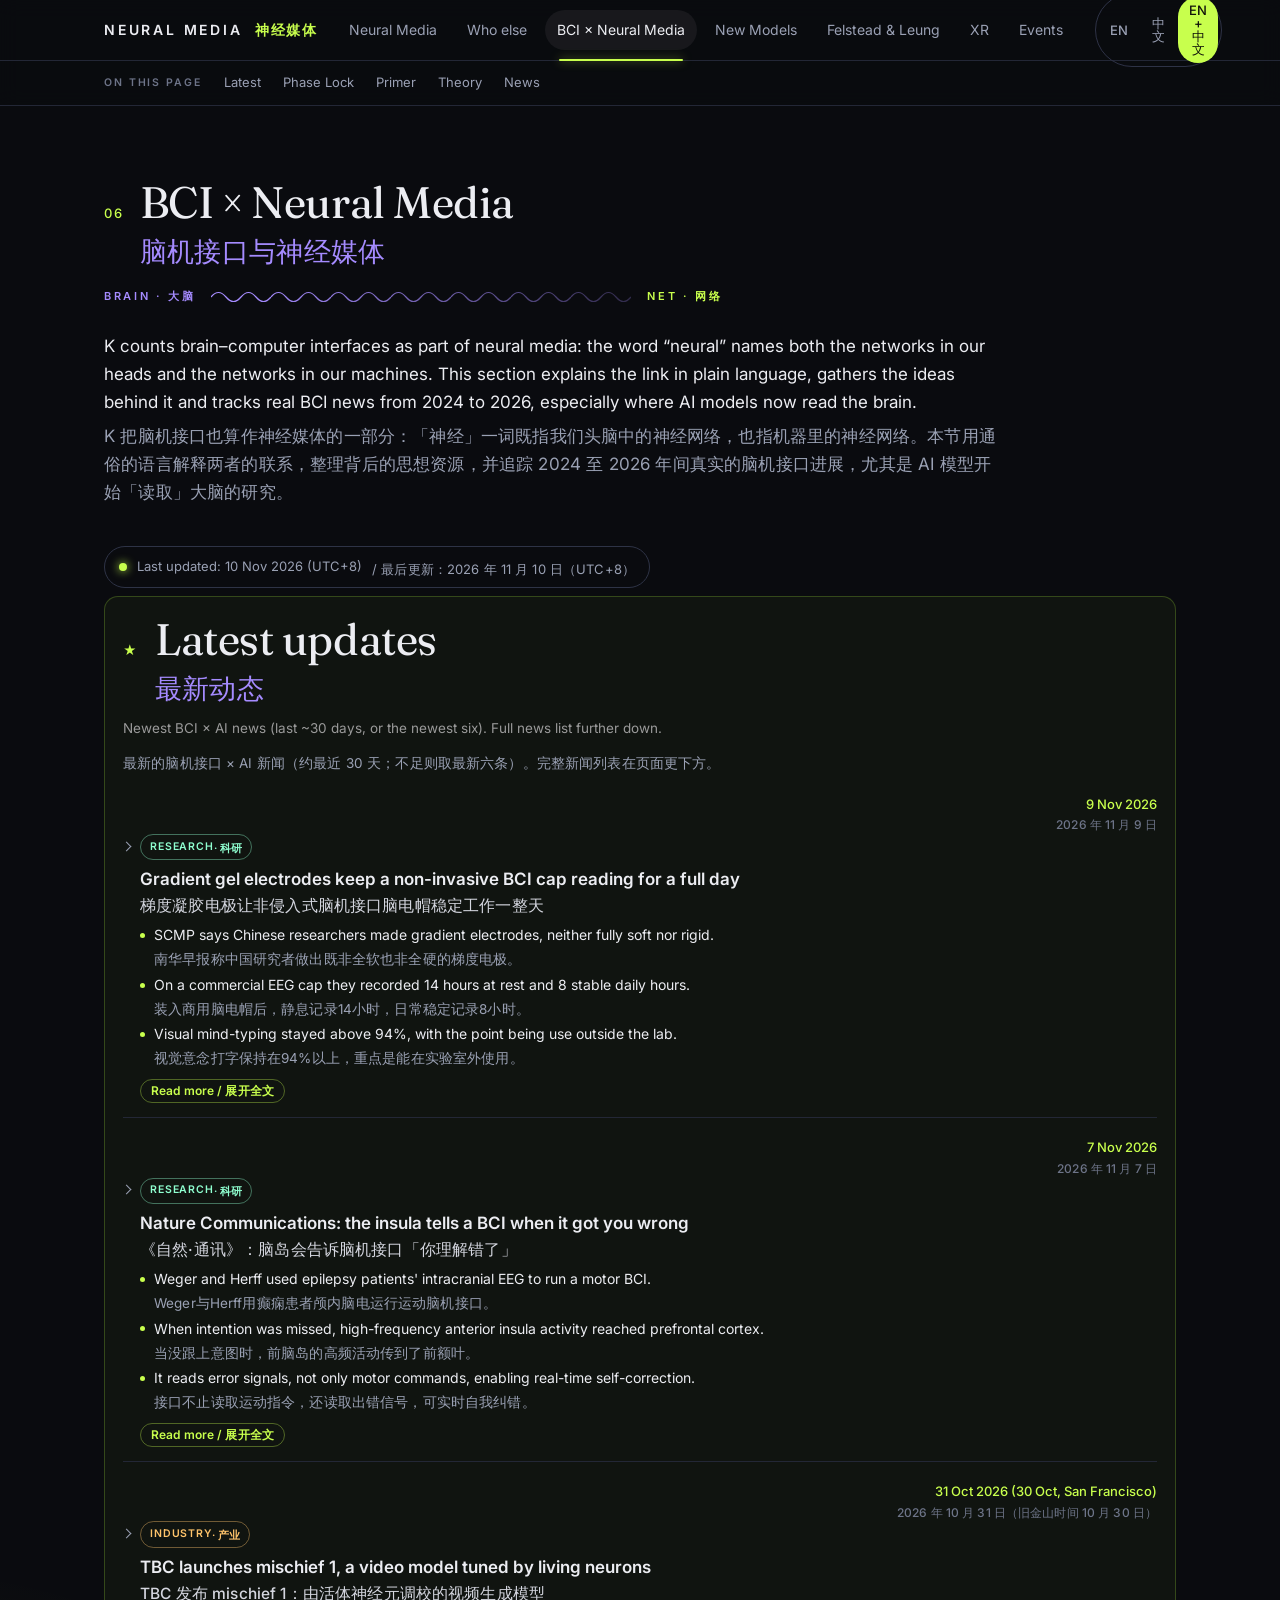
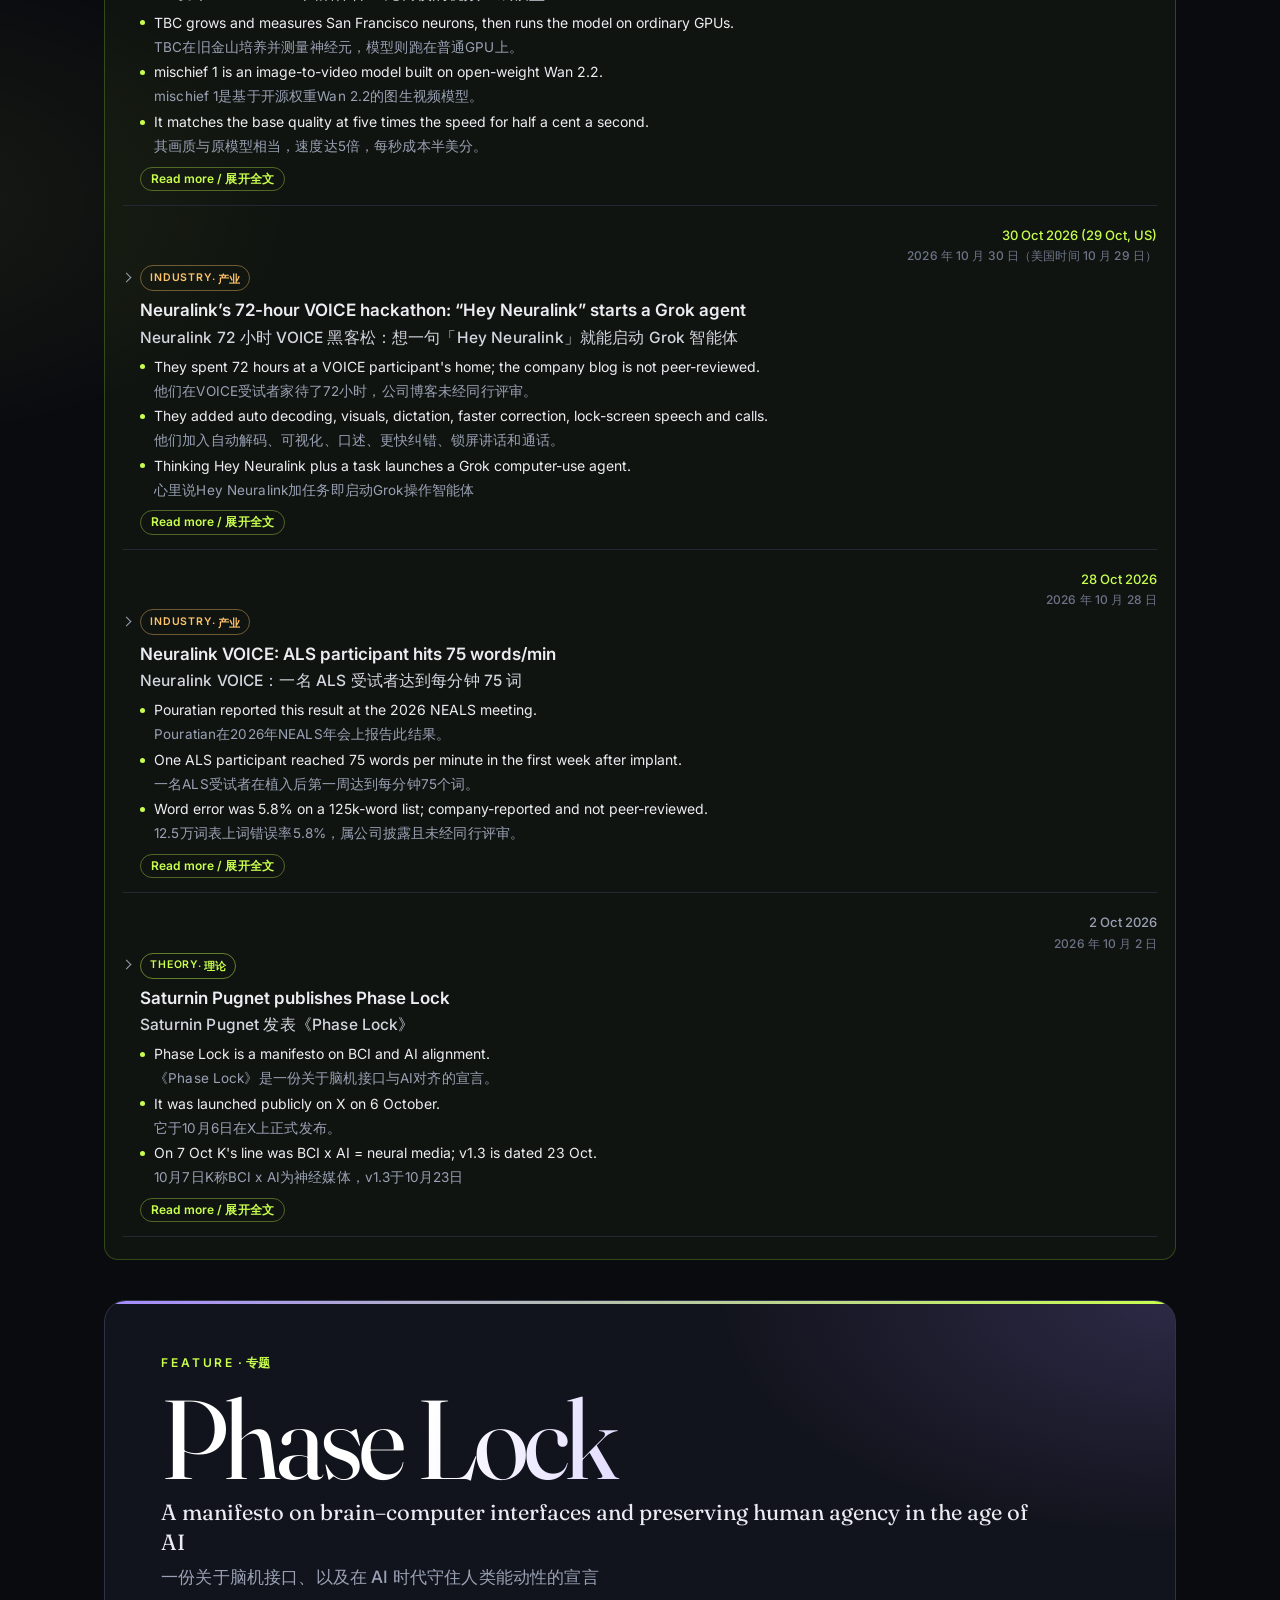
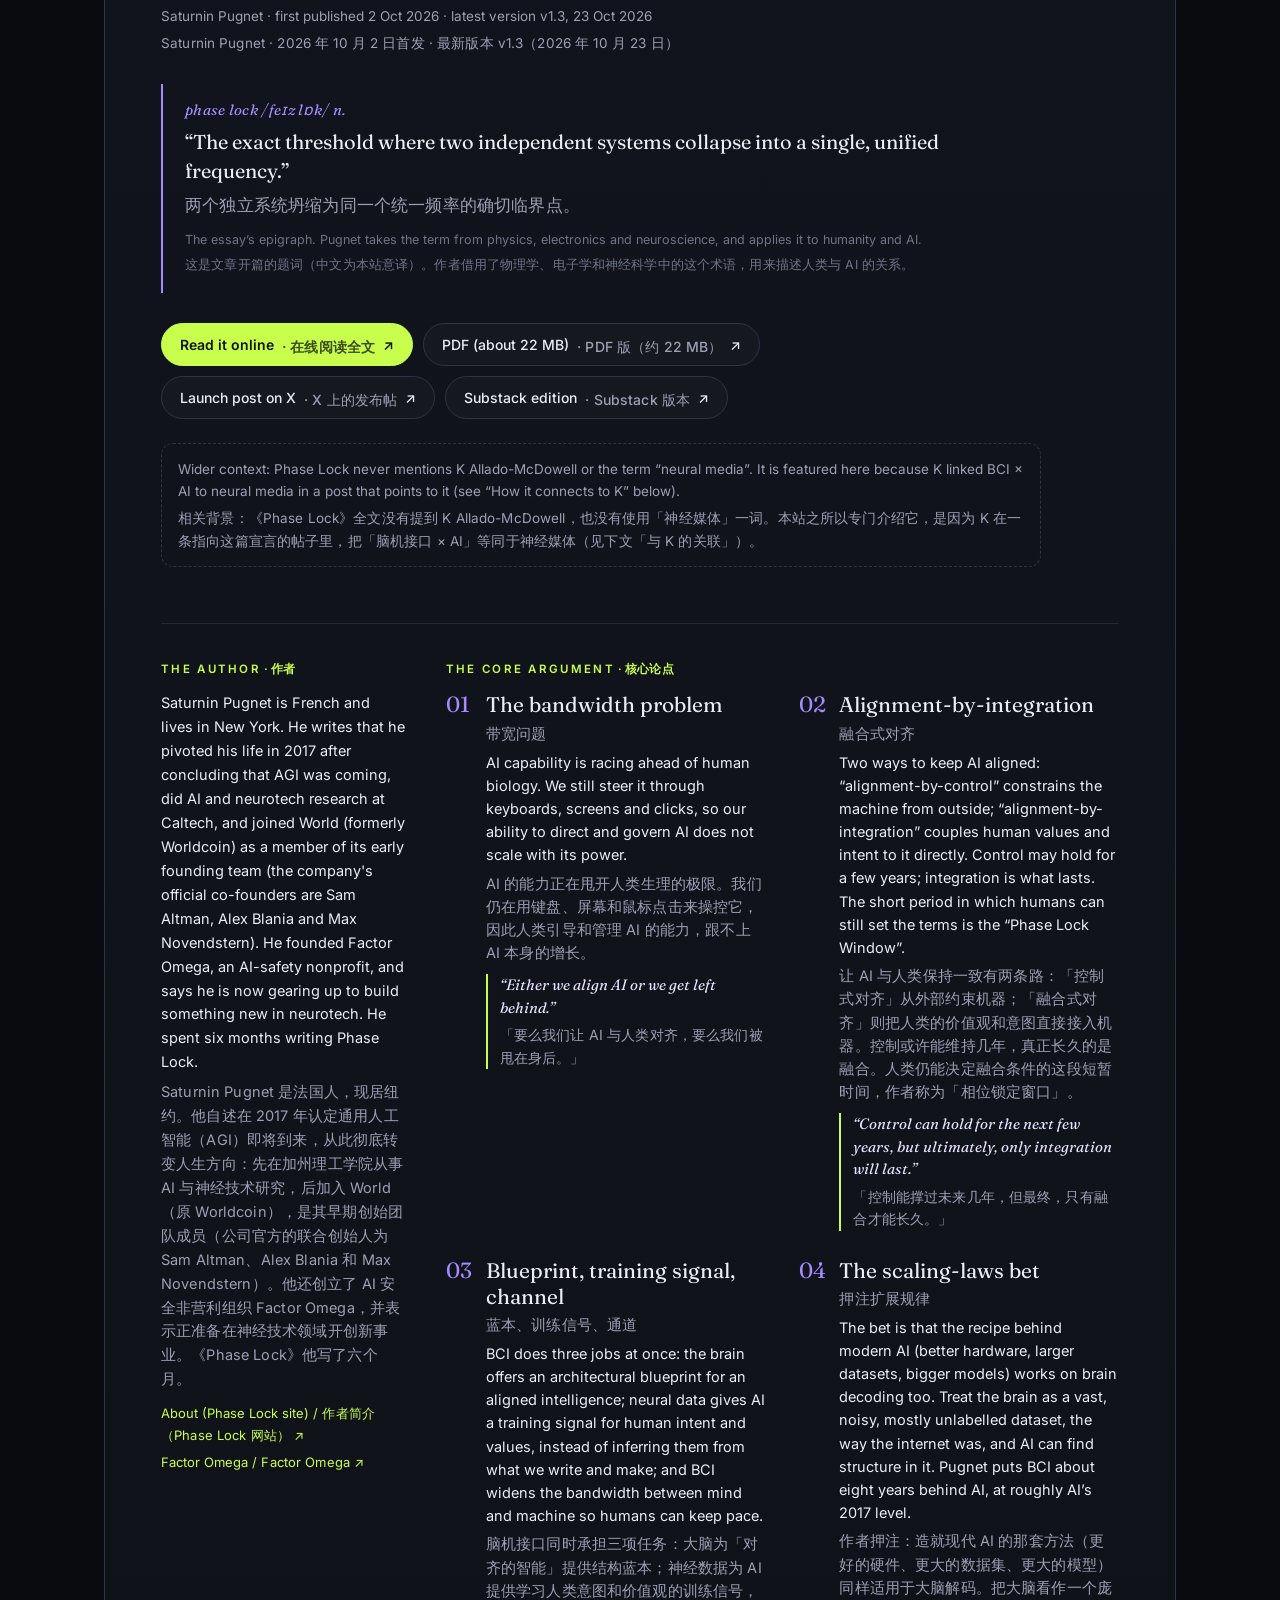
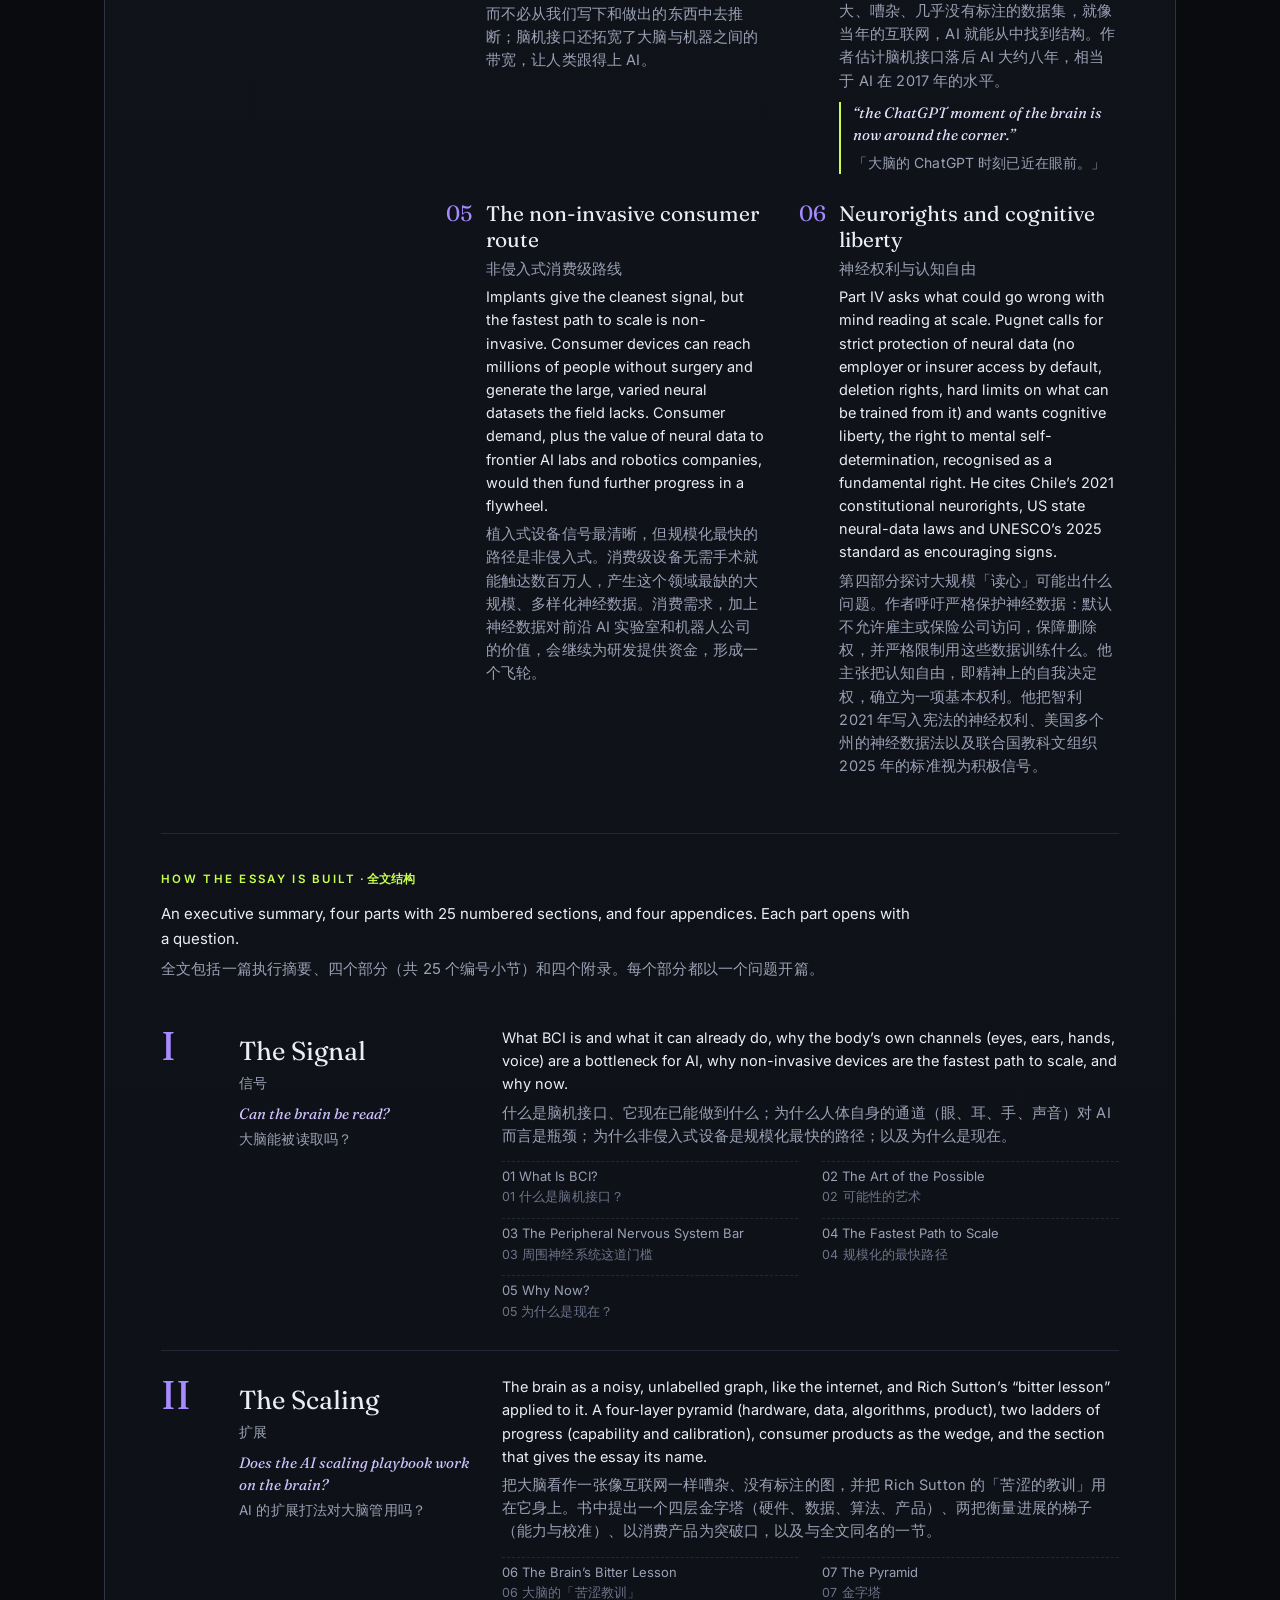
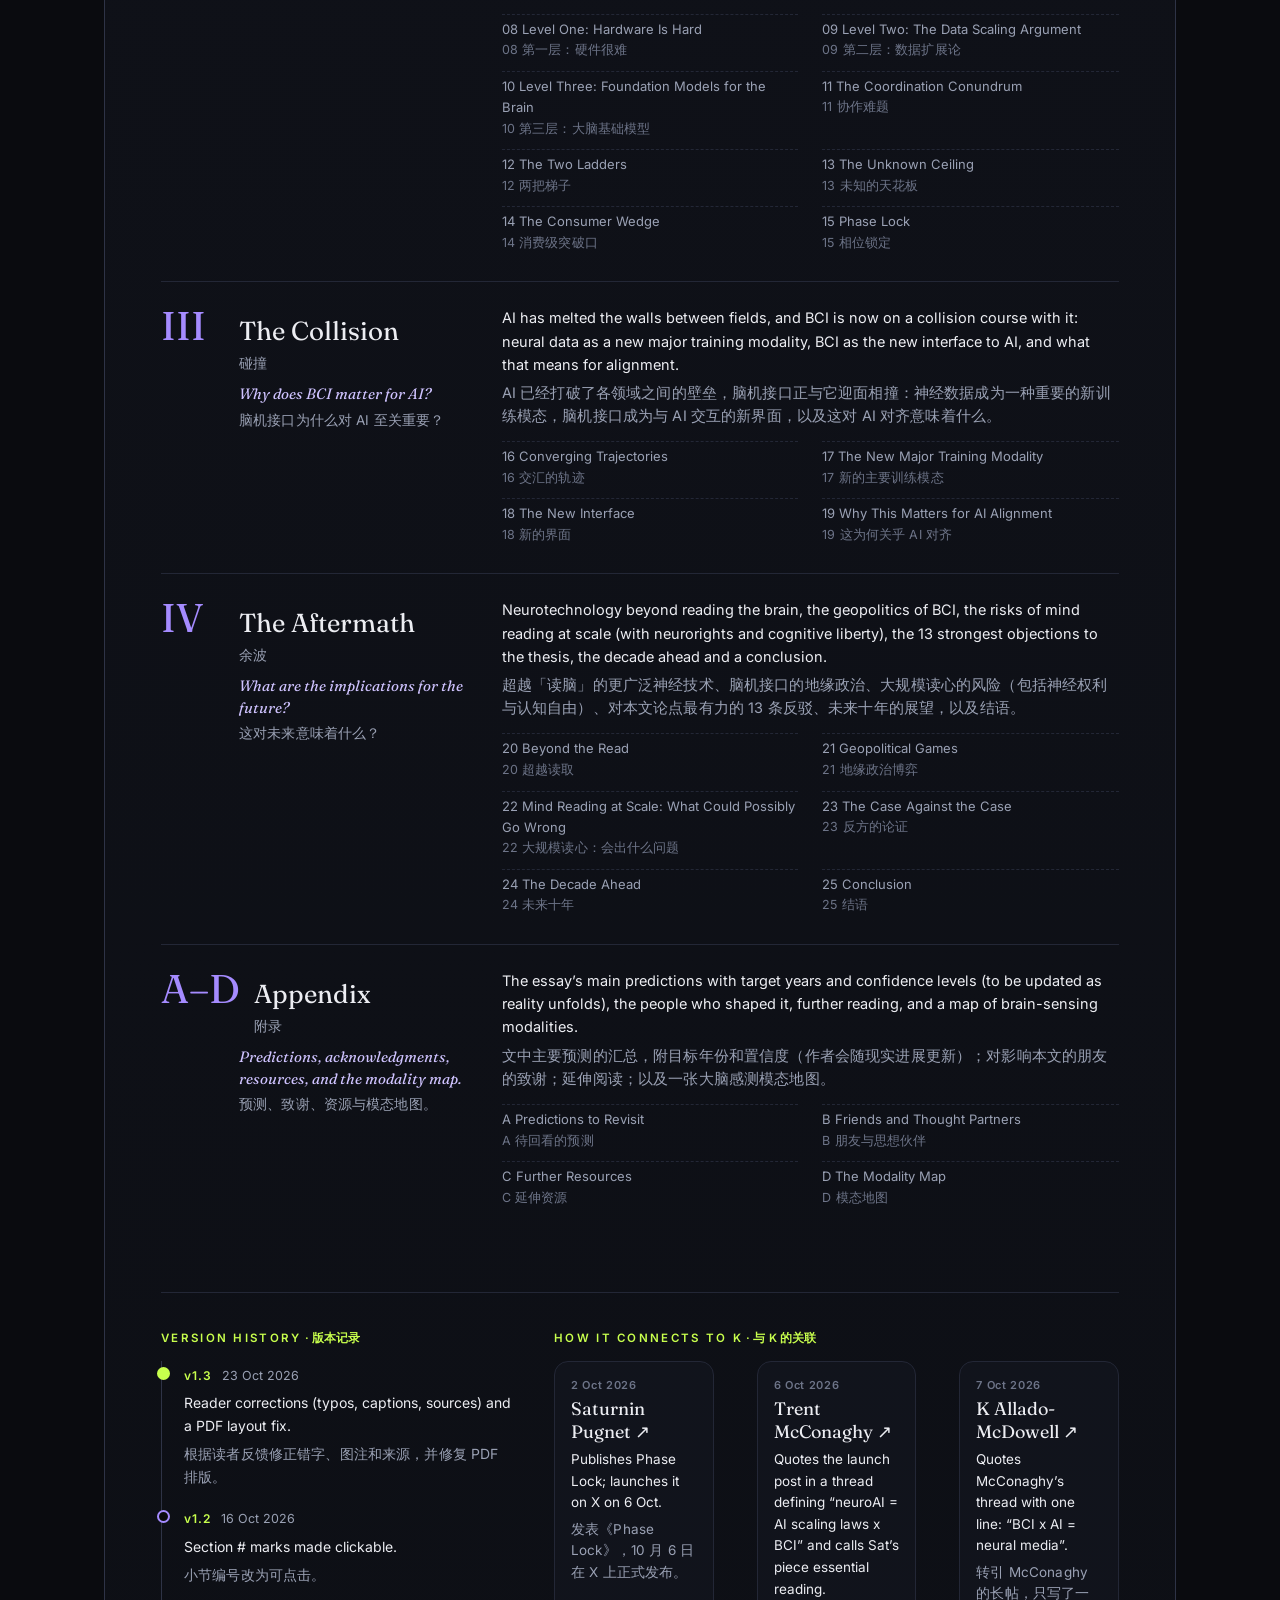
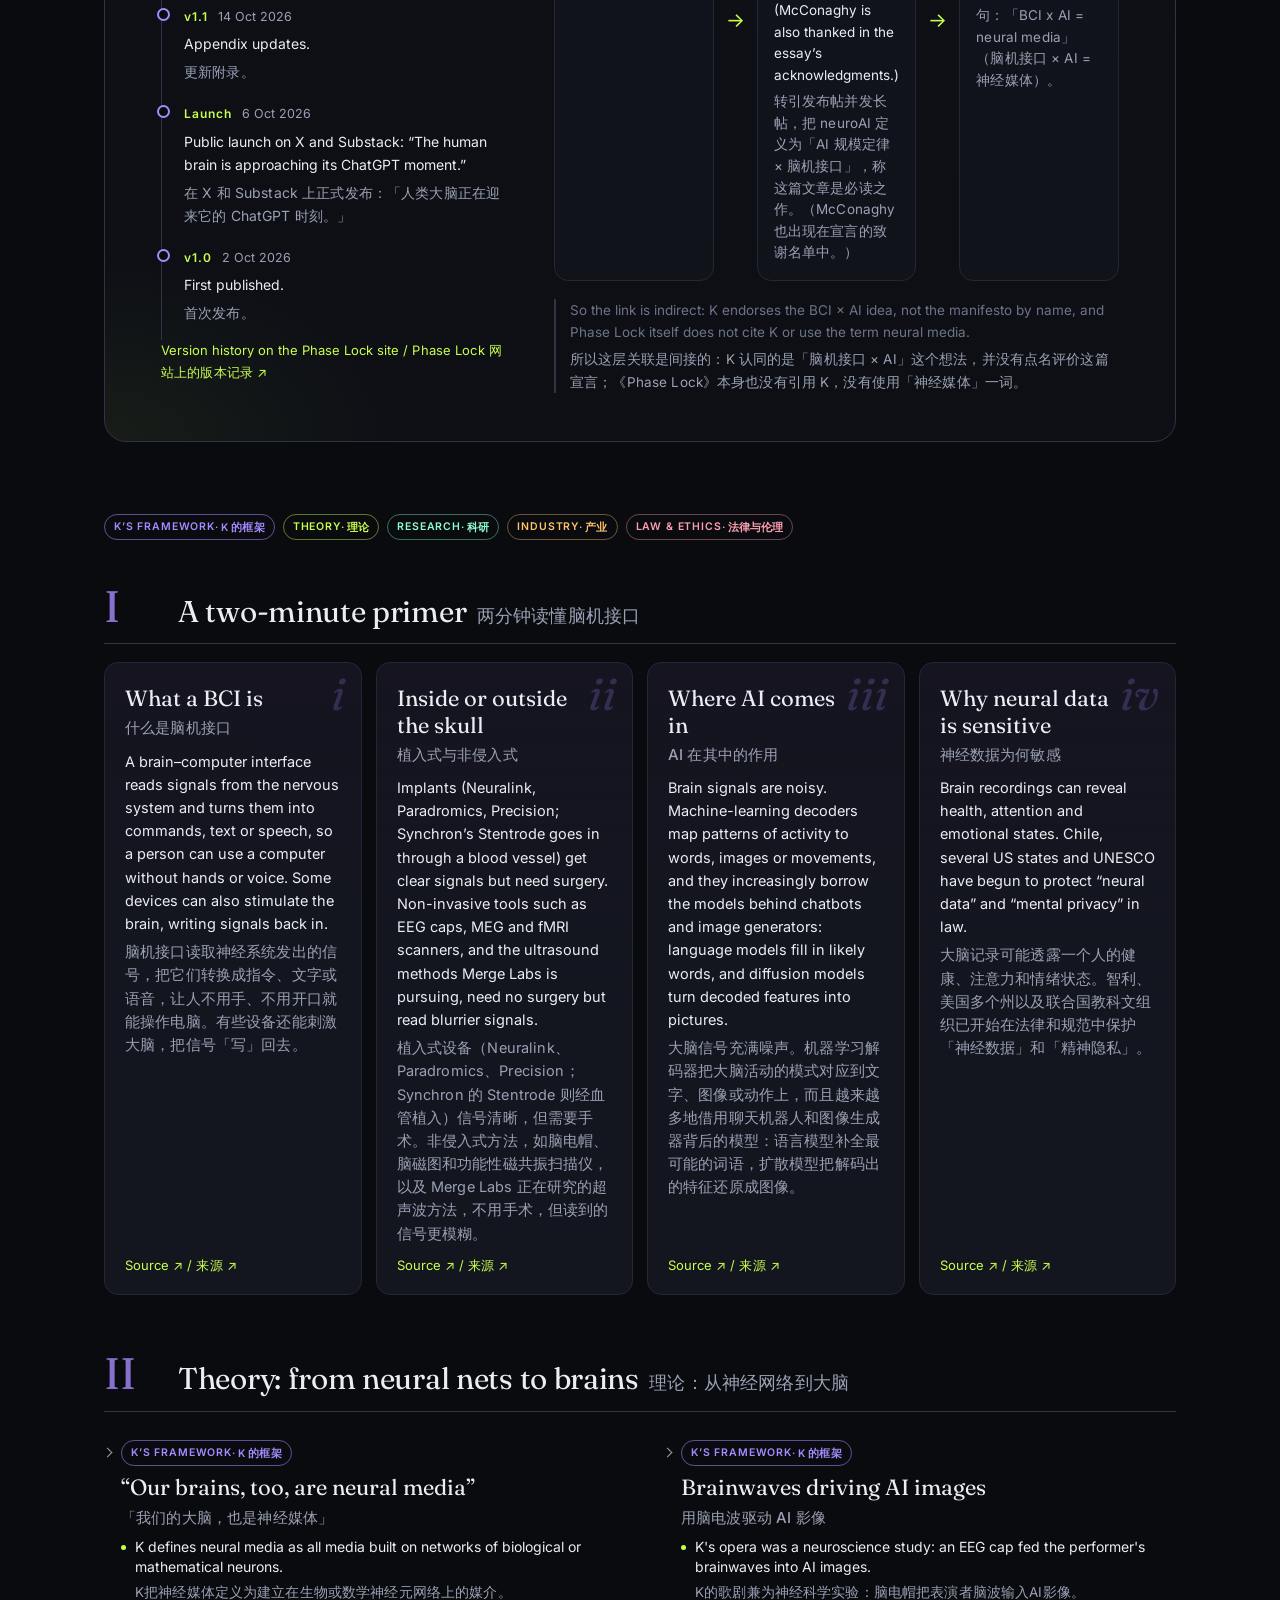
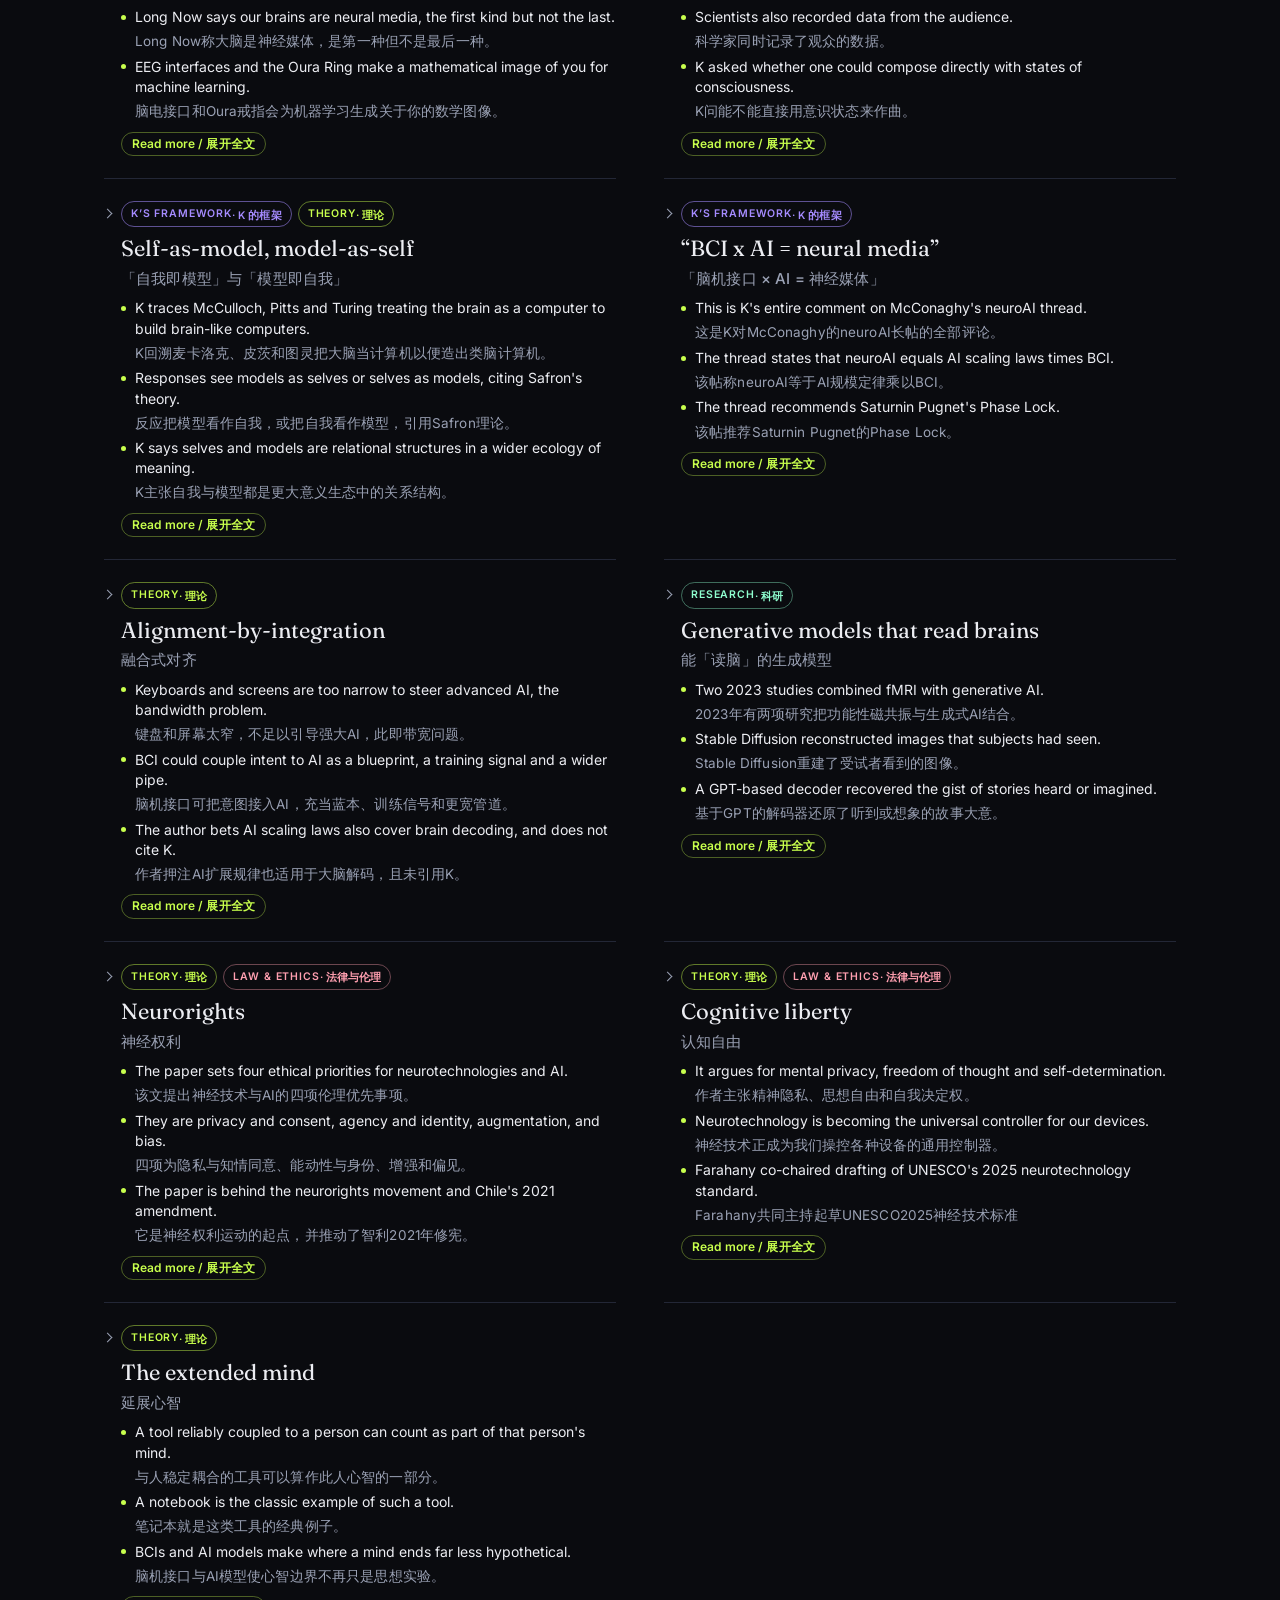
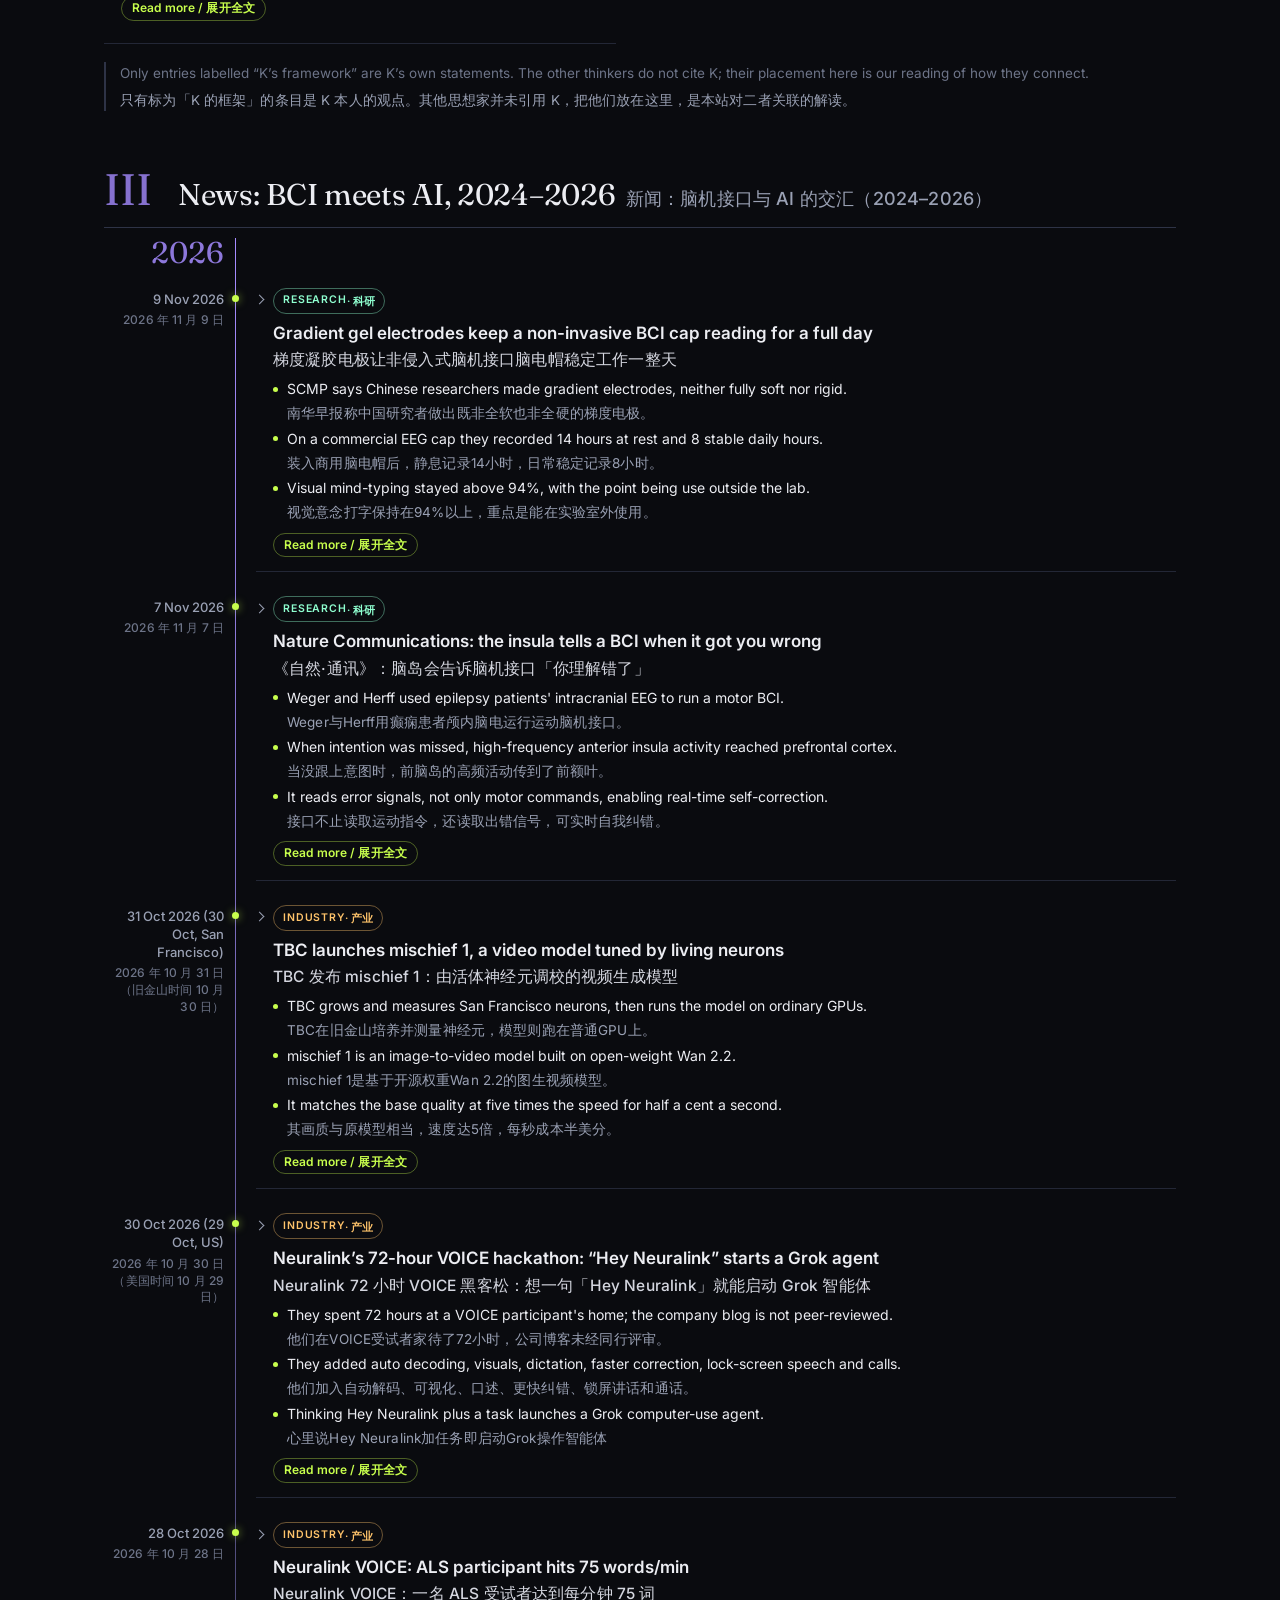
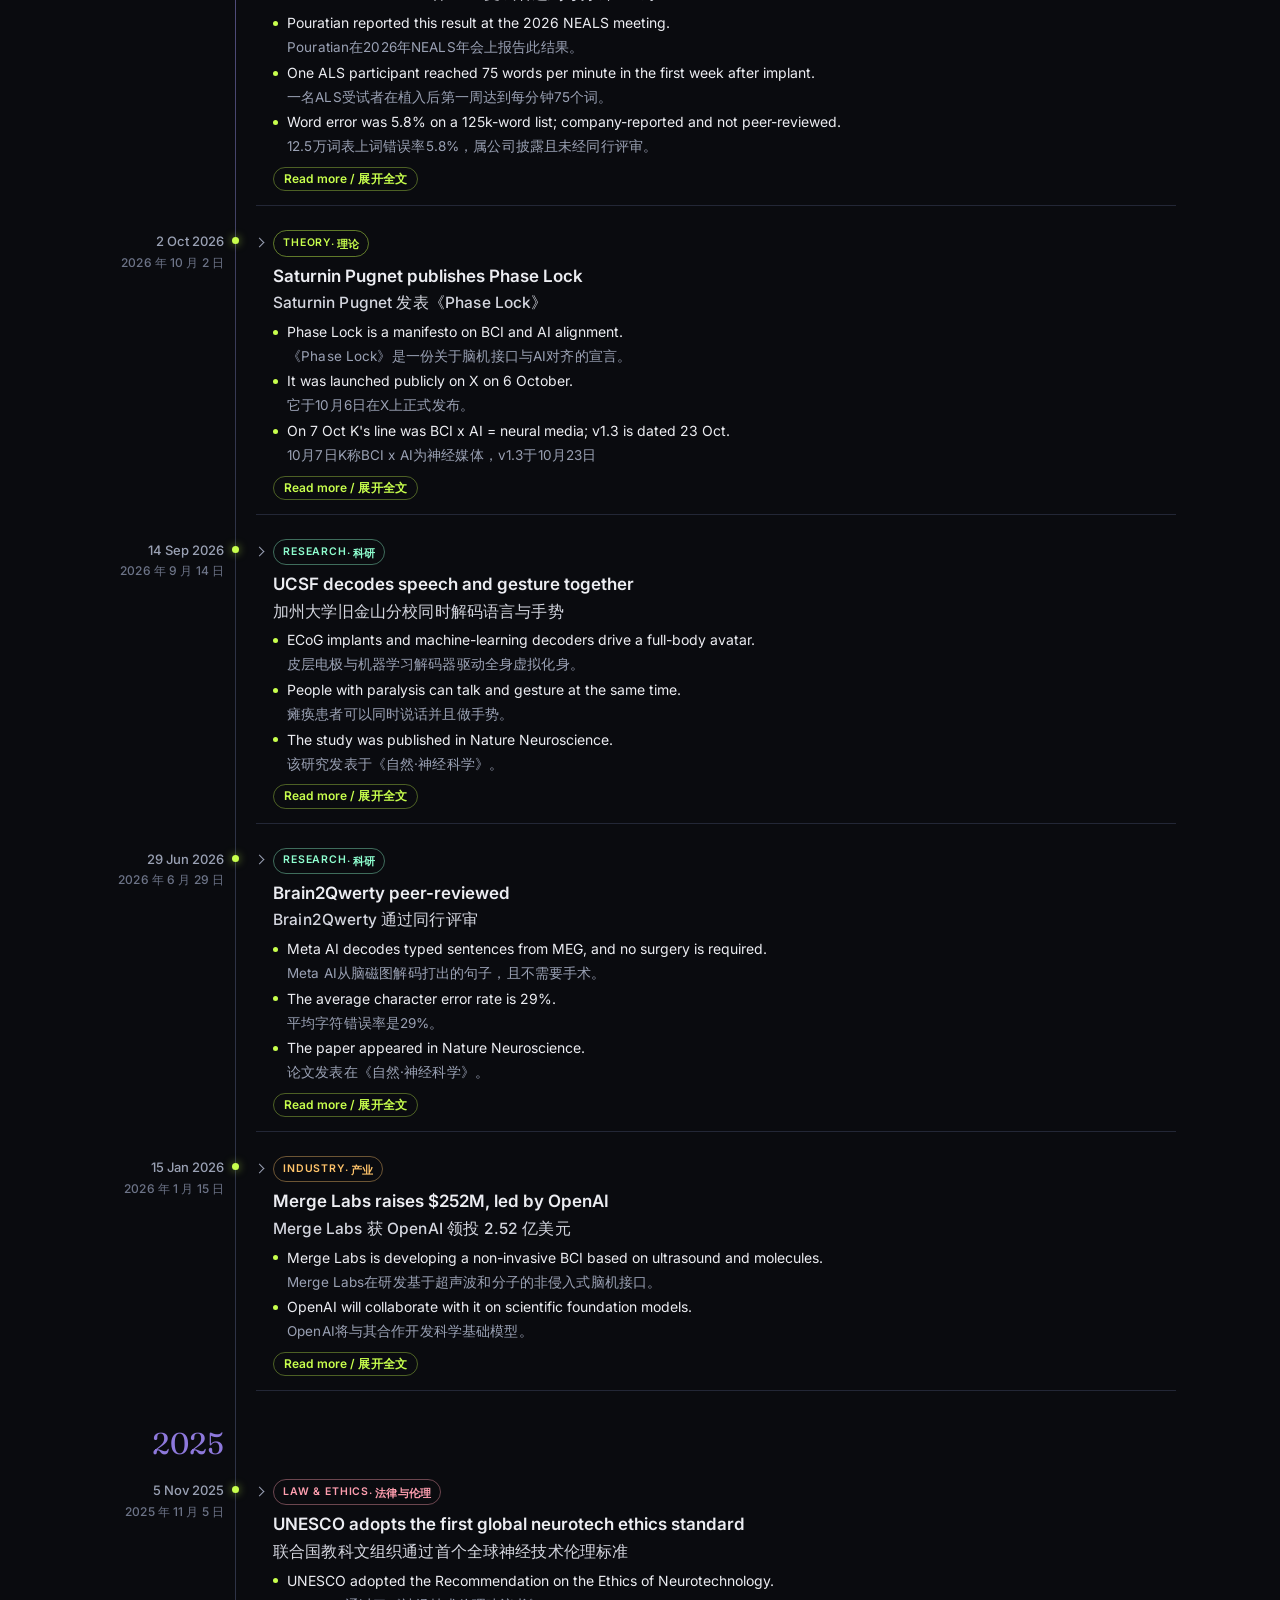
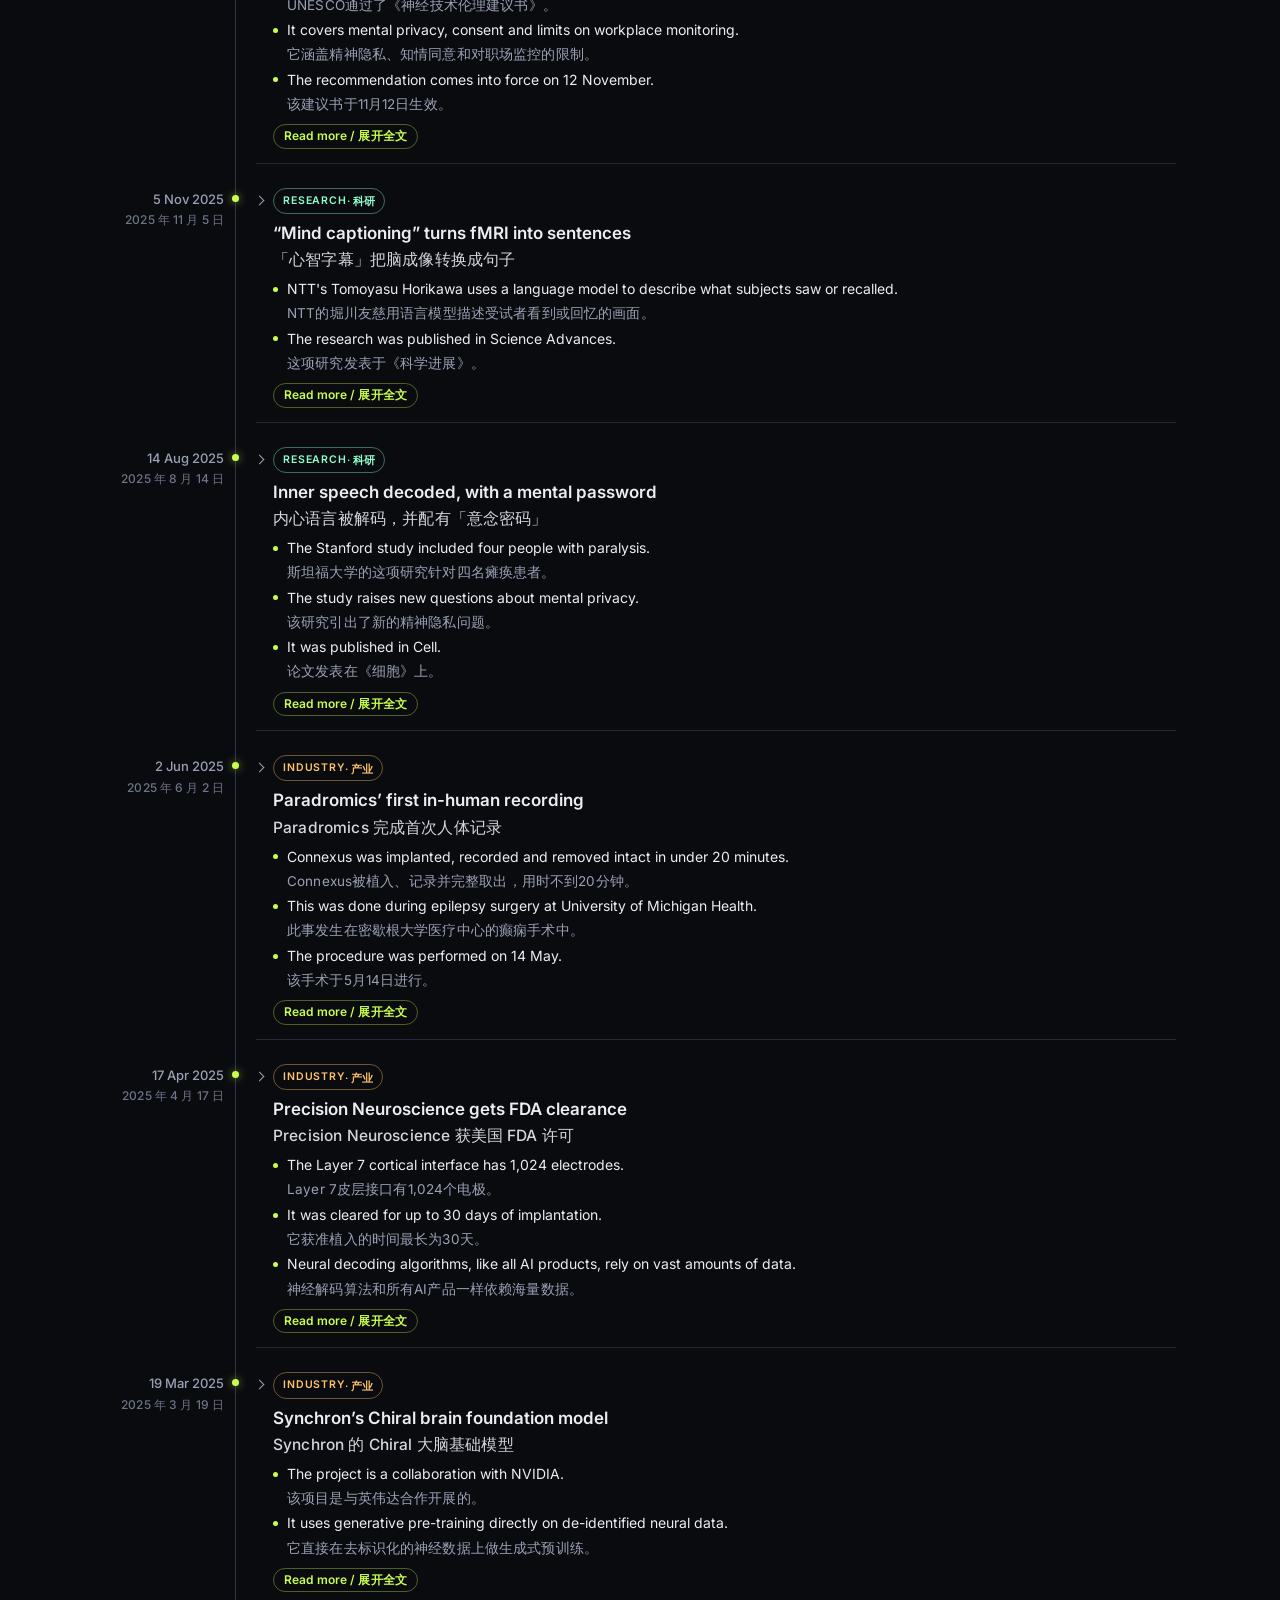
==== commit f06d8240: "Add the Events page with 18 verified festivals, calls, and talks. Events / 活动 is in the shared nav. " ====
--- a/bci.html
+++ b/bci.html
@@ -646,6 +646,73 @@
   .fold-card.has-media>.fold-media{grid-column:1;grid-row:1}
   .fold-card.has-media>.fold{grid-column:1;grid-row:2}
 }
+
+/* Events: four-up grid, event facts before the essay. Lime on the existing dark palette. */
+body.page-events .wrap{max-width:1440px}
+.ev-hero{padding:8px 0 4px}
+.ev-hero .kicker{display:flex;align-items:baseline;gap:8px}
+.ev-hero .kicker .t{display:inline}
+body.lang-both .ev-hero .kicker .t.zh::before{content:" / "}
+.ev-hero .num{font:500 13px/1 var(--sans);letter-spacing:.16em;color:var(--accent)}
+.ev-hero h2{margin:12px 0 0;font:400 clamp(64px,8vw,108px)/.9 var(--serif);letter-spacing:-.035em}
+.ev-hero h2 .t.zh{font-family:var(--serif);font-weight:600;font-size:.4em;letter-spacing:.08em;color:var(--violet);margin-top:.12em}
+.ev-checked{margin:16px 0 0;color:var(--muted);font-size:14px}
+.ev-checked .t{display:block}
+.ev-filters{display:flex;flex-wrap:wrap;gap:10px 22px;align-items:center;margin:26px 0 6px}
+.ev-flabel{font:600 10.5px/1 var(--sans);letter-spacing:.16em;text-transform:uppercase;color:var(--dim)}
+.ev-flabel .t{display:inline}
+body.lang-both .ev-flabel .t.zh::before{content:" · "}
+.ev-filters .filters{margin:0;align-items:center}
+.ev-shown{color:var(--muted);font-size:13px;min-height:0;margin:8px 0 0}
+.ev-shown:empty{display:none}
+#ev-latest.latest-block{margin-top:22px}
+.ev-grid{display:grid;grid-template-columns:repeat(4,minmax(0,1fr));gap:16px;align-items:stretch}
+.ev-card{background:var(--panel);border:1px solid var(--line);border-radius:16px;overflow:hidden;display:flex;flex-direction:column;min-width:0}
+.ev-card:hover{border-color:var(--line2)}
+.ev-card[hidden],.ev-group[hidden]{display:none!important}
+.ev-still{margin:0;background:#0c0e14}
+.ev-still img{width:100%;aspect-ratio:16/10;object-fit:cover;background:#0c0e14}
+.ev-still.is-logo img{object-fit:contain;padding:28px 20px;background:radial-gradient(280px 120px at 50% 46%,rgba(200,255,77,.08),transparent 70%),#0c0e14}
+.ev-credit{margin:0;padding:8px 14px 0;color:var(--dim);font-size:11px;line-height:1.45}
+.ev-typo{aspect-ratio:16/10;display:grid;place-items:center;text-align:center;padding:16px;background:linear-gradient(180deg,rgba(200,255,77,.07),transparent 62%),#10131a;border-bottom:1px solid var(--line)}
+.ev-year{display:block;font:400 64px/.9 var(--serif);letter-spacing:-.04em}
+.ev-typo-note{display:block;margin-top:10px;color:var(--accent);font:600 11px/1.35 var(--sans);letter-spacing:.12em;text-transform:uppercase}
+.ev-typo-note .t{display:block}
+.ev-main{padding:14px 14px 16px;min-width:0;display:flex;flex-direction:column;flex:1}
+.ev-badges{display:flex;flex-wrap:wrap;gap:8px;align-items:center}
+.ev-format{display:inline-flex;align-items:center;max-width:100%;border:1px solid rgba(200,255,77,.55);background:rgba(200,255,77,.06);color:var(--accent);border-radius:999px;padding:4px 10px;font:600 12px/1.35 var(--sans)}
+.ev-format .t{display:inline}
+body.lang-both .ev-format .t.zh::before{content:" · "}
+.ev-status{font:600 11px/1.2 var(--sans);letter-spacing:.12em;text-transform:uppercase;color:var(--dim)}
+.ev-status .t{display:inline}
+body.lang-both .ev-status .t.zh::before{content:" · "}
+.ev-card[data-status="ongoing"] .ev-status{color:var(--accent)}
+.ev-card[data-status="open-call"] .ev-status{color:var(--text)}
+.ev-card h3{margin:0;font:400 22px/1.22 var(--serif);letter-spacing:-.02em}
+.ev-card h3 .t.zh{font-family:var(--serif);font-weight:600;font-size:.82em;color:#d4d6df;letter-spacing:0}
+.ev-facts{margin:0;display:grid;gap:9px}
+.ev-facts>div{display:grid;gap:3px;min-width:0}
+.ev-facts dt{font:600 10px/1 var(--sans);letter-spacing:.16em;text-transform:uppercase;color:var(--dim)}
+.ev-facts dt .t{display:inline}
+body.lang-both .ev-facts dt .t.zh::before{content:" · "}
+.ev-facts dd{margin:0;font-size:13px;line-height:1.45;overflow-wrap:anywhere}
+.ev-when p{margin:0 0 7px}
+.ev-when p:last-child{margin-bottom:0}
+.ev-k{display:block;margin:0 0 3px;font:600 10px/1 var(--sans);letter-spacing:.14em;text-transform:uppercase;color:var(--accent)}
+.ev-k .t{display:inline}
+body.lang-both .ev-k .t.zh::before{content:" · "}
+.ev-extra{display:grid;gap:4px}
+.ev-extra p{margin:0}
+.ev-card .kps li{font-size:13px}
+.ev-card .links{display:flex;flex-wrap:wrap;gap:8px 12px;align-items:center}
+.ev-card .btn{padding:8px 12px;font-size:12.5px}
+body.lang-both .ev-credit .t.zh,body.lang-both .ev-facts dd .t.zh,body.lang-both .ev-extra .t.zh{color:var(--muted)}
+@media (max-width:1180px){.ev-grid{grid-template-columns:repeat(2,minmax(0,1fr))}}
+@media (max-width:700px){
+  .ev-grid{grid-template-columns:1fr}
+  .ev-hero h2{font-size:64px}
+  .ev-year{font-size:56px}
+}
 </style>
 </head>
 <body class="lang-both page-bci">
@@ -653,7 +720,7 @@
 <header class="topbar">
   <div class="wrap bar">
     <a class="brand" href="index.html" data-internal>NEURAL MEDIA <span>神经媒体</span></a>
-    <nav class="nav" aria-label="Pages · 页面"><a href="index.html" data-internal><span class="t en">Neural Media</span><span class="t zh">神经媒体总览</span></a><a href="who-else.html" data-internal><span class="t en">Who else</span><span class="t zh">其他研究者</span></a><a href="#top" data-internal aria-current="page"><span class="t en">BCI × Neural Media</span><span class="t zh">脑机接口与神经媒体</span></a><a href="new-models.html" data-internal><span class="t en">New Models</span><span class="t zh">New Models 与 Lil Internet</span></a><a href="felstead-leung.html" data-internal><span class="t en">Felstead & Leung</span><span class="t zh">Felstead 与 Leung</span></a><a href="xr.html" data-internal><span class="t en">XR</span><span class="t zh">扩展现实</span></a></nav>
+    <nav class="nav" aria-label="Pages · 页面"><a href="index.html" data-internal><span class="t en">Neural Media</span><span class="t zh">神经媒体总览</span></a><a href="who-else.html" data-internal><span class="t en">Who else</span><span class="t zh">其他研究者</span></a><a href="#top" data-internal aria-current="page"><span class="t en">BCI × Neural Media</span><span class="t zh">脑机接口与神经媒体</span></a><a href="new-models.html" data-internal><span class="t en">New Models</span><span class="t zh">New Models 与 Lil Internet</span></a><a href="felstead-leung.html" data-internal><span class="t en">Felstead & Leung</span><span class="t zh">Felstead 与 Leung</span></a><a href="xr.html" data-internal><span class="t en">XR</span><span class="t zh">扩展现实</span></a><a href="events.html" data-internal><span class="t en">Events</span><span class="t zh">活动</span></a></nav>
     <div class="lang" role="group" aria-label="Language">
       <button data-lang="en" type="button">EN</button>
       <button data-lang="zh" type="button">中文</button>
@@ -667,7 +734,7 @@
 </main>
 <footer class="wrap foot" id="foot"></footer>
 <noscript><p class="wrap">This page needs JavaScript to render. 本页面需要启用 JavaScript。</p></noscript>
-<script>window.__NM_DATA__ = {"meta": {"last_updated": "2026-11-10", "launched": "2026-10-21", "timezone": "UTC+8", "note": {"en": "No new standalone Neural Media book or essay from K has appeared in 2026 so far. This year's activity is posts, interviews, talks, an exhibition, a book release and papers by other writers that cite K's neural media essays. Items tagged “Wider context” are either K's recent activity that isn't about neural media itself, or related work by others that doesn't directly engage K's framework. Dates are shown in China time (UTC+8), so US-dated posts can appear one day later.", "zh": "截至目前，K 在 2026 年尚未发表新的「神经媒体」专著或独立文章。今年的动态主要是社交媒体帖子、访谈、演讲、展览、一本新书的发行，以及其他作者引用 K 神经媒体文章的论文。标为「相关背景」的条目，或是并非专门讨论神经媒体的 K 的近期动态，或是未直接讨论 K 理论框架的其他人的相关工作。所有日期均按北京时间（UTC+8）显示，因此美国时间发布的帖子可能会显示为晚一天。"}}, "types": {"video": {"en": "Video", "zh": "视频"}, "post": {"en": "Post", "zh": "帖子"}, "essay": {"en": "Essay/Paper", "zh": "文章/论文"}, "interview": {"en": "Interview", "zh": "访谈"}, "podcast": {"en": "Podcast", "zh": "播客"}, "talk": {"en": "Talk", "zh": "演讲"}, "exhibition": {"en": "Exhibition", "zh": "展览"}, "book": {"en": "Book", "zh": "图书"}, "context": {"en": "Wider context", "zh": "相关背景"}, "course": {"en": "Course", "zh": "课程"}, "performance": {"en": "Performance", "zh": "演出"}}, "bci": {"title": {"en": "BCI × Neural Media", "zh": "脑机接口与神经媒体"}, "lead": {"en": "K counts brain–computer interfaces as part of neural media: the word “neural” names both the networks in our heads and the networks in our machines. This section explains the link in plain language, gathers the ideas behind it and tracks real BCI news from 2024 to 2026, especially where AI models now read the brain.", "zh": "K 把脑机接口也算作神经媒体的一部分：「神经」一词既指我们头脑中的神经网络，也指机器里的神经网络。本节用通俗的语言解释两者的联系，整理背后的思想资源，并追踪 2024 至 2026 年间真实的脑机接口进展，尤其是 AI 模型开始「读取」大脑的研究。"}, "note": {"en": "Only entries labelled “K’s framework” are K’s own statements. The other thinkers do not cite K; their placement here is our reading of how they connect.", "zh": "只有标为「K 的框架」的条目是 K 本人的观点。其他思想家并未引用 K，把他们放在这里，是本站对二者关联的解读。"}, "markers": {"k": {"en": "K’s framework", "zh": "K 的框架"}, "theory": {"en": "Theory", "zh": "理论"}, "research": {"en": "Research", "zh": "科研"}, "industry": {"en": "Industry", "zh": "产业"}, "law": {"en": "Law & ethics", "zh": "法律与伦理"}}, "primer": {"title": {"en": "A two-minute primer", "zh": "两分钟读懂脑机接口"}, "cards": [{"term": {"en": "What a BCI is", "zh": "什么是脑机接口"}, "text": {"en": "A brain–computer interface reads signals from the nervous system and turns them into commands, text or speech, so a person can use a computer without hands or voice. Some devices can also stimulate the brain, writing signals back in.", "zh": "脑机接口读取神经系统发出的信号，把它们转换成指令、文字或语音，让人不用手、不用开口就能操作电脑。有些设备还能刺激大脑，把信号「写」回去。"}, "url": "https://phaselock.satpugnet.com/part-1"}, {"term": {"en": "Inside or outside the skull", "zh": "植入式与非侵入式"}, "text": {"en": "Implants (Neuralink, Paradromics, Precision; Synchron’s Stentrode goes in through a blood vessel) get clear signals but need surgery. Non-invasive tools such as EEG caps, MEG and fMRI scanners, and the ultrasound methods Merge Labs is pursuing, need no surgery but read blurrier signals.", "zh": "植入式设备（Neuralink、Paradromics、Precision；Synchron 的 Stentrode 则经血管植入）信号清晰，但需要手术。非侵入式方法，如脑电帽、脑磁图和功能性磁共振扫描仪，以及 Merge Labs 正在研究的超声波方法，不用手术，但读到的信号更模糊。"}, "url": "https://www.nature.com/articles/s41593-026-02303-2"}, {"term": {"en": "Where AI comes in", "zh": "AI 在其中的作用"}, "text": {"en": "Brain signals are noisy. Machine-learning decoders map patterns of activity to words, images or movements, and they increasingly borrow the models behind chatbots and image generators: language models fill in likely words, and diffusion models turn decoded features into pictures.", "zh": "大脑信号充满噪声。机器学习解码器把大脑活动的模式对应到文字、图像或动作上，而且越来越多地借用聊天机器人和图像生成器背后的模型：语言模型补全最可能的词语，扩散模型把解码出的特征还原成图像。"}, "url": "https://www.nature.com/articles/d41586-025-03624-1"}, {"term": {"en": "Why neural data is sensitive", "zh": "神经数据为何敏感"}, "text": {"en": "Brain recordings can reveal health, attention and emotional states. Chile, several US states and UNESCO have begun to protect “neural data” and “mental privacy” in law.", "zh": "大脑记录可能透露一个人的健康、注意力和情绪状态。智利、美国多个州以及联合国教科文组织已开始在法律和规范中保护「神经数据」和「精神隐私」。"}, "url": "https://www.unesco.org/en/articles/ethics-neurotechnology-unesco-adopts-first-global-standard-cutting-edge-technology"}]}, "theory": {"title": {"en": "Theory: from neural nets to brains", "zh": "理论：从神经网络到大脑"}, "entries": [{"name": {"en": "“Our brains, too, are neural media”", "zh": "「我们的大脑，也是神经媒体」"}, "marks": ["k"], "source": {"en": "K at Long Now, 25 Feb 2025", "zh": "K 在 Long Now 的演讲，2025 年 2 月 25 日"}, "line": {"en": "K defines neural media as all media built on networks of neurons, biological or mathematical. Long Now’s summary of the talk puts it plainly: our brains are neural media, “the first of their kind, but not the last”. In the talk K lists EEG brain–computer interfaces beside the Oura Ring as biometric tools that make “a mathematical image of you” for machine learning.", "zh": "K 把神经媒体定义为一切建立在神经元网络之上的媒介，无论是生物的还是数学的。Long Now 对这场演讲的介绍说得很直白：我们的大脑就是神经媒体，「第一种，但不是最后一种」。K 在演讲中把脑电脑机接口和 Oura 智能戒指并列，称它们都是生物识别工具，会为机器学习生成「一个关于你的数学图像」。"}, "key_points": [{"en": "K defines neural media as all media built on networks of biological or mathematical neurons.", "zh": "K把神经媒体定义为建立在生物或数学神经元网络上的媒介。"}, {"en": "Long Now says our brains are neural media, the first kind but not the last.", "zh": "Long Now称大脑是神经媒体，是第一种但不是最后一种。"}, {"en": "EEG interfaces and the Oura Ring make a mathematical image of you for machine learning.", "zh": "脑电接口和Oura戒指会为机器学习生成关于你的数学图像。"}], "url": "https://longnow.org/talks/02025-allado-mcdowell/"}, {"name": {"en": "Brainwaves driving AI images", "zh": "用脑电波驱动 AI 影像"}, "marks": ["k"], "source": {"en": "Song of the Ambassadors, 2022", "zh": "《大使之歌》，2022"}, "line": {"en": "K’s opera was also a neuroscience study: an EEG cap fed a performer’s brainwaves into AI-generated projections, while scientists recorded the audience. K recalls this kind of work at the start of the Long Now talk. K’s question at the time: “could you actually compose with states of consciousness?”", "zh": "K 的这部歌剧同时也是一项神经科学实验：脑电帽把一位表演者的脑电波输入 AI 生成的影像，科学家同时记录观众的数据。K 在 Long Now 演讲开头回忆的正是这类创作。K 当时的提问是：「能不能直接用意识状态来作曲？」"}, "key_points": [{"en": "K's opera was a neuroscience study: an EEG cap fed the performer's brainwaves into AI images.", "zh": "K的歌剧兼为神经科学实验：脑电帽把表演者脑波输入AI影像。"}, {"en": "Scientists also recorded data from the audience.", "zh": "科学家同时记录了观众的数据。"}, {"en": "K asked whether one could compose directly with states of consciousness.", "zh": "K问能不能直接用意识状态来作曲。"}], "url": "https://www.digitalstorytellinglab.io/projects/song-of-the-ambassadors"}, {"name": {"en": "Self-as-model, model-as-self", "zh": "「自我即模型」与「模型即自我」"}, "marks": ["k", "theory"], "source": {"en": "K, “Designing Neural Media”, Gropius Bau, 2023", "zh": "K，《设计神经媒体》，柏林 Gropius Bau，2023"}, "line": {"en": "K traces how McCulloch, Pitts and Turing treated the brain as a computer in order to build brain-like computers. K names two responses: seeing models as selves, or seeing selves as models (citing Adam Safron’s world-modelling theory of consciousness, which draws on the free-energy principle and active inference). K proposes instead that selves and models are both relational structures in a wider ecology of meaning.", "zh": "K 回溯了麦卡洛克、皮茨和图灵如何把大脑当作计算机，进而造出类脑计算机。K 指出人们的两种反应：把模型看作自我，或把自我看作模型（文中引用了 Adam Safron 的「整合世界建模」意识理论，该理论借鉴了自由能原理和主动推理）。K 则主张：自我和模型都是更大的意义生态中的关系结构。"}, "key_points": [{"en": "K traces McCulloch, Pitts and Turing treating the brain as a computer to build brain-like computers.", "zh": "K回溯麦卡洛克、皮茨和图灵把大脑当计算机以便造出类脑计算机。"}, {"en": "Responses see models as selves or selves as models, citing Safron's theory.", "zh": "反应把模型看作自我，或把自我看作模型，引用Safron理论。"}, {"en": "K says selves and models are relational structures in a wider ecology of meaning.", "zh": "K主张自我与模型都是更大意义生态中的关系结构。"}], "url": "https://www.berlinerfestspiele.de/en/gropius-bau/programm/journal/2023/k-allado-mcdowell-designing-neural-media"}, {"name": {"en": "“BCI x AI = neural media”", "zh": "「脑机接口 × AI = 神经媒体」"}, "marks": ["k"], "source": {"en": "K on X, 7 Oct 2026", "zh": "K 在 X 上发帖，2026 年 10 月 7 日"}, "line": {"en": "K’s whole comment on Trent McConaghy’s thread “neuroAI = AI scaling laws x BCI”, which itself recommends Saturnin Pugnet’s Phase Lock.", "zh": "这是 K 对 Trent McConaghy 长帖「neuroAI = AI 规模定律 × 脑机接口」的全部评论，而那条长帖推荐的正是 Saturnin Pugnet 的《Phase Lock》。"}, "key_points": [{"en": "This is K's entire comment on McConaghy's neuroAI thread.", "zh": "这是K对McConaghy的neuroAI长帖的全部评论。"}, {"en": "The thread states that neuroAI equals AI scaling laws times BCI.", "zh": "该帖称neuroAI等于AI规模定律乘以BCI。"}, {"en": "The thread recommends Saturnin Pugnet's Phase Lock.", "zh": "该帖推荐Saturnin Pugnet的Phase Lock。"}], "url": "https://x.com/kalladomcdowell/status/2107760105198690608"}, {"name": {"en": "Alignment-by-integration", "zh": "融合式对齐"}, "marks": ["theory"], "source": {"en": "Saturnin Pugnet, Phase Lock, 2026", "zh": "Saturnin Pugnet，《Phase Lock》，2026"}, "line": {"en": "Keyboards and screens are too narrow a channel to steer advanced AI (“the bandwidth problem”). BCI could couple human intent to AI directly, as a blueprint, a training signal and a wider pipe. The bet is that AI’s scaling laws carry over to brain decoding. It does not cite K.", "zh": "键盘和屏幕这条通道太窄，不足以引导越来越强大的 AI（作者称之为「带宽问题」）。脑机接口可以把人的意图直接接入 AI，同时充当蓝本、训练信号和更宽的通道。作者押注 AI 的扩展规律同样适用于大脑解码。文中没有引用 K。"}, "key_points": [{"en": "Keyboards and screens are too narrow to steer advanced AI, the bandwidth problem.", "zh": "键盘和屏幕太窄，不足以引导强大AI，此即带宽问题。"}, {"en": "BCI could couple intent to AI as a blueprint, a training signal and a wider pipe.", "zh": "脑机接口可把意图接入AI，充当蓝本、训练信号和更宽管道。"}, {"en": "The author bets AI scaling laws also cover brain decoding, and does not cite K.", "zh": "作者押注AI扩展规律也适用于大脑解码，且未引用K。"}], "url": "https://phaselock.satpugnet.com/", "internal": {"href": "#phase-lock", "label": {"en": "Feature chapter above", "zh": "见上方专题"}}}, {"name": {"en": "Generative models that read brains", "zh": "能「读脑」的生成模型"}, "marks": ["research"], "source": {"en": "Takagi & Nishimoto, CVPR 2023 · Tang et al., Nature Neuroscience, 1 May 2023", "zh": "高木优、西本伸志，CVPR 2023 · Tang 等，《自然·神经科学》，2023 年 5 月 1 日"}, "line": {"en": "Two 2023 studies used fMRI with generative AI: Stable Diffusion to reconstruct images people saw, and a GPT-based decoder to recover the gist of stories people heard or imagined. Artificial neural nets reading biological ones, the two meanings of “neural” meeting.", "zh": "2023 年的两项研究把功能性磁共振成像与生成式 AI 结合起来：一项用 Stable Diffusion 重建受试者看到的图像，另一项用基于 GPT 的解码器还原受试者听到或想象的故事大意。人工神经网络开始读取生物神经网络，「神经」的两层含义在这里交汇。"}, "key_points": [{"en": "Two 2023 studies combined fMRI with generative AI.", "zh": "2023年有两项研究把功能性磁共振与生成式AI结合。"}, {"en": "Stable Diffusion reconstructed images that subjects had seen.", "zh": "Stable Diffusion重建了受试者看到的图像。"}, {"en": "A GPT-based decoder recovered the gist of stories heard or imagined.", "zh": "基于GPT的解码器还原了听到或想象的故事大意。"}], "url": "https://openaccess.thecvf.com/content/CVPR2023/html/Takagi_High-Resolution_Image_Reconstruction_With_Latent_Diffusion_Models_From_Human_Brain_CVPR_2023_paper.html", "links": [{"url": "https://www.nature.com/articles/s41593-023-01304-9", "label": {"en": "Tang et al. 2023", "zh": "Tang 等 2023"}}]}, {"name": {"en": "Neurorights", "zh": "神经权利"}, "marks": ["theory", "law"], "source": {"en": "Rafael Yuste, Sara Goering et al., Nature, 9 Nov 2017", "zh": "Rafael Yuste、Sara Goering 等，《自然》，2017 年 11 月 9 日"}, "line": {"en": "“Four ethical priorities for neurotechnologies and AI”: privacy and consent, agency and identity, augmentation, and bias. The paper behind the neurorights movement and Chile’s 2021 constitutional amendment.", "zh": "《神经技术与 AI 的四项伦理优先事项》：隐私与知情同意、能动性与身份认同、能力增强，以及偏见。这篇文章是神经权利运动的起点，也推动了智利 2021 年的修宪。"}, "key_points": [{"en": "The paper sets four ethical priorities for neurotechnologies and AI.", "zh": "该文提出神经技术与AI的四项伦理优先事项。"}, {"en": "They are privacy and consent, agency and identity, augmentation, and bias.", "zh": "四项为隐私与知情同意、能动性与身份、增强和偏见。"}, {"en": "The paper is behind the neurorights movement and Chile's 2021 amendment.", "zh": "它是神经权利运动的起点，并推动了智利2021年修宪。"}], "url": "https://www.nature.com/articles/551159a", "links": [{"url": "https://neurorightsfoundation.org/", "label": {"en": "Neurorights Foundation", "zh": "神经权利基金会"}}]}, {"name": {"en": "Cognitive liberty", "zh": "认知自由"}, "marks": ["theory", "law"], "source": {"en": "Nita Farahany, The Battle for Your Brain, 2023", "zh": "Nita Farahany，《大脑之争》，2023"}, "line": {"en": "Argues for a right to mental privacy, freedom of thought and self-determination as neurotech becomes the “universal controller” for our devices. Farahany later co-chaired the expert group that drafted UNESCO’s 2025 neurotechnology standard.", "zh": "随着神经技术成为我们操控各种设备的「通用控制器」，作者主张确立精神隐私、思想自由和自我决定的权利。Farahany 后来担任联合国教科文组织专家组联合主席，主持起草了 2025 年的神经技术伦理标准。"}, "key_points": [{"en": "It argues for mental privacy, freedom of thought and self-determination.", "zh": "作者主张精神隐私、思想自由和自我决定权。"}, {"en": "Neurotechnology is becoming the universal controller for our devices.", "zh": "神经技术正成为我们操控各种设备的通用控制器。"}, {"en": "Farahany co-chaired drafting of UNESCO's 2025 neurotechnology standard.", "zh": "Farahany共同主持起草UNESCO2025神经技术标准"}], "url": "https://us.macmillan.com/books/9781250272959/thebattleforyourbrain"}, {"name": {"en": "The extended mind", "zh": "延展心智"}, "marks": ["theory"], "source": {"en": "Andy Clark & David Chalmers, Analysis, 1998", "zh": "Andy Clark 与 David Chalmers，《分析》期刊，1998"}, "line": {"en": "The classic argument that a tool reliably coupled to a person, such as a notebook, can count as part of their mind. BCIs and AI models make the question of where a mind ends far less hypothetical.", "zh": "这是一个经典论证：一件与人稳定耦合的工具，比如笔记本，可以算作心智的一部分。脑机接口和 AI 模型让「心智的边界在哪里」不再只是思想实验。"}, "key_points": [{"en": "A tool reliably coupled to a person can count as part of that person's mind.", "zh": "与人稳定耦合的工具可以算作此人心智的一部分。"}, {"en": "A notebook is the classic example of such a tool.", "zh": "笔记本就是这类工具的经典例子。"}, {"en": "BCIs and AI models make where a mind ends far less hypothetical.", "zh": "脑机接口与AI模型使心智边界不再只是思想实验。"}], "url": "https://doi.org/10.1093/analys/58.1.7"}]}, "news": {"title": {"en": "News: BCI meets AI, 2024–2026", "zh": "新闻：脑机接口与 AI 的交汇（2024–2026）"}, "entries": [{"date": "2026-11-09", "date_display": {"en": "9 Nov 2026", "zh": "2026 年 11 月 9 日"}, "marks": ["research"], "title": {"en": "Gradient gel electrodes keep a non-invasive BCI cap reading for a full day", "zh": "梯度凝胶电极让非侵入式脑机接口脑电帽稳定工作一整天"}, "line": {"en": "SCMP reports that Chinese researchers built ‘gradient’ electrodes, neither uniformly soft nor rigid, and fitted them to a commercial EEG cap. The cap ran for 14 hours at rest, gave eight hours of stable recording while the wearer went about daily activities, and kept visual ‘mind-typing’ accuracy above 94%. The point is wearability: non-invasive BCIs that stay usable outside the lab, a precondition for everyday neural interfaces.", "zh": "据《南华早报》报道，中国研究团队做出一种「梯度」电极，既不是全软也不是全硬，装进商用脑电（EEG）帽后，静息状态下连续工作 14 小时；佩戴者日常活动时也能稳定记录 8 小时；视觉「意念打字」准确率保持在 94% 以上。重点是可穿戴性：非侵入式脑机接口要走出实验室、进入日常，这是前提。"}, "key_points": [{"en": "SCMP says Chinese researchers made gradient electrodes, neither fully soft nor rigid.", "zh": "南华早报称中国研究者做出既非全软也非全硬的梯度电极。"}, {"en": "On a commercial EEG cap they recorded 14 hours at rest and 8 stable daily hours.", "zh": "装入商用脑电帽后，静息记录14小时，日常稳定记录8小时。"}, {"en": "Visual mind-typing stayed above 94%, with the point being use outside the lab.", "zh": "视觉意念打字保持在94%以上，重点是能在实验室外使用。"}], "url": "https://www.scmp.com/news/china/science/article/3373477/chinas-comfortable-brain-reading-device-achieves-94-mind-typing-accuracy-day-long-use"}, {"date": "2026-11-07", "date_display": {"en": "7 Nov 2026", "zh": "2026 年 11 月 7 日"}, "marks": ["research"], "title": {"en": "Nature Communications: the insula tells a BCI when it got you wrong", "zh": "《自然·通讯》：脑岛会告诉脑机接口「你理解错了」"}, "line": {"en": "Weger, Herff and colleagues (Maastricht University) used intracranial EEG in epilepsy patients to run a motor BCI. When the interface failed to follow the user’s intention, high-frequency activity appeared in the anterior insula and spread to prefrontal cortex. Frontoinsular sites mainly encoded the error, which makes them a target for real-time self-correction. The interface reads cognitive signals about its own mistakes, not only motor commands.", "zh": "马斯特里赫特大学 Weger、Herff 等人用癫痫患者的颅内脑电（iEEG）运行运动型脑机接口。当界面没有跟上使用者的意图时，前脑岛出现高频活动，并传到前额叶。额叶–脑岛位点主要编码「出错」信号，可用于实时自我纠错。也就是说，接口读取的不只是运动指令，还有大脑对「机器出错」的认知反应。"}, "key_points": [{"en": "Weger and Herff used epilepsy patients' intracranial EEG to run a motor BCI.", "zh": "Weger与Herff用癫痫患者颅内脑电运行运动脑机接口。"}, {"en": "When intention was missed, high-frequency anterior insula activity reached prefrontal cortex.", "zh": "当没跟上意图时，前脑岛的高频活动传到了前额叶。"}, {"en": "It reads error signals, not only motor commands, enabling real-time self-correction.", "zh": "接口不止读取运动指令，还读取出错信号，可实时自我纠错。"}], "url": "https://www.nature.com/articles/s41467-026-78804-2"}, {"date": "2026-10-31", "date_display": {"en": "31 Oct 2026 (30 Oct, San Francisco)", "zh": "2026 年 10 月 31 日（旧金山时间 10 月 30 日）"}, "marks": ["industry"], "title": {"en": "TBC launches mischief 1, a video model tuned by living neurons", "zh": "TBC 发布 mischief 1：由活体神经元调校的视频生成模型"}, "line": {"en": "The Biological Computing Co. grows neurons in its San Francisco lab, measures how they process information and turns the findings into software. Its first product, mischief 1, is an image-to-video model built on open-weight Wan 2.2. TBC says it matches the base model’s quality at 5× the speed for half a cent per second, on fal and OpenRouter. The neurons stay in the lab; the model runs on ordinary GPUs. Biological computing feeding straight into generative media is a case of neural media in K’s wider sense.", "zh": "The Biological Computing Co.（TBC）在旧金山实验室培养活体神经元，测量它们处理信息的方式，再把发现写成软件。首个产品 mischief 1 是基于开源权重 Wan 2.2 的图生视频模型。公司称画质与原模型相当，速度快 5 倍，每秒视频只要半美分，已在 fal 和 OpenRouter 上线。神经元留在实验室里，模型跑在普通 GPU 上。生物计算直接进入生成式媒体，正是 K 广义「神经媒体」（含生物计算基质）的一个例子。"}, "key_points": [{"en": "TBC grows and measures San Francisco neurons, then runs the model on ordinary GPUs.", "zh": "TBC在旧金山培养并测量神经元，模型则跑在普通GPU上。"}, {"en": "mischief 1 is an image-to-video model built on open-weight Wan 2.2.", "zh": "mischief 1是基于开源权重Wan 2.2的图生视频模型。"}, {"en": "It matches the base quality at five times the speed for half a cent a second.", "zh": "其画质与原模型相当，速度达5倍，每秒成本半美分。"}], "url": "https://www.tbc.co/press-releases/neuron-derived-ai-video-model"}, {"date": "2026-10-30", "date_display": {"en": "30 Oct 2026 (29 Oct, US)", "zh": "2026 年 10 月 30 日（美国时间 10 月 29 日）"}, "marks": ["industry"], "title": {"en": "Neuralink’s 72-hour VOICE hackathon: “Hey Neuralink” starts a Grok agent", "zh": "Neuralink 72 小时 VOICE 黑客松：想一句「Hey Neuralink」就能启动 Grok 智能体"}, "line": {"en": "Neuralink engineers spent 72 hours at the home of a VOICE speech-BCI participant. They built neural voice-activity detection, so decoding starts and stops on its own, plus live neural visualisations, iOS keyboard dictation, a faster editing flow, lock-screen start and BCI speech injected into phone calls. They also prototyped a computer-use agent: thinking “Hey Neuralink” plus a task launches a Grok agent that does it. Company blog, not peer-reviewed.", "zh": "Neuralink 工程师在一位 VOICE 言语脑机接口受试者家里待了 72 小时。他们做出了神经语音活动检测（解码自动开始和停止）、实时神经信号可视化、iOS 键盘口述、更快的纠错流程、锁屏直接开讲，以及把脑机接口生成的语音直接送进电话通话。他们还做了一个电脑操作智能体原型：在心里说「Hey Neuralink」再加一个任务，就能启动 Grok 智能体自动完成。来源为公司博客，未经同行评审。"}, "key_points": [{"en": "They spent 72 hours at a VOICE participant's home; the company blog is not peer-reviewed.", "zh": "他们在VOICE受试者家待了72小时，公司博客未经同行评审。"}, {"en": "They added auto decoding, visuals, dictation, faster correction, lock-screen speech and calls.", "zh": "他们加入自动解码、可视化、口述、更快纠错、锁屏讲话和通话。"}, {"en": "Thinking Hey Neuralink plus a task launches a Grok computer-use agent.", "zh": "心里说Hey Neuralink加任务即启动Grok操作智能体"}], "url": "https://neuralink.com/updates/72-hour-voice-hackathon/"}, {"date": "2026-10-28", "date_display": {"en": "28 Oct 2026", "zh": "2026 年 10 月 28 日"}, "marks": ["industry"], "title": {"en": "Neuralink VOICE: ALS participant hits 75 words/min", "zh": "Neuralink VOICE：一名 ALS 受试者达到每分钟 75 词"}, "line": {"en": "At the 2026 NEALS meeting (presented by Dr Nader Pouratian), Neuralink said one ALS participant in its VOICE speech-BCI study reached 75 words per minute with a 5.8% word-error rate on a 125k-word vocabulary in week one—company-reported, not peer-reviewed.", "zh": "在 2026 年 NEALS 年会上（由 Nader Pouratian 医生报告），Neuralink 称其 VOICE 言语脑机接口试验中一名 ALS 受试者在植入后第一周达到每分钟 75 词、在 12.5 万词表上词错误率 5.8%——来自公司披露，尚未同行评审。"}, "key_points": [{"en": "Pouratian reported this result at the 2026 NEALS meeting.", "zh": "Pouratian在2026年NEALS年会上报告此结果。"}, {"en": "One ALS participant reached 75 words per minute in the first week after implant.", "zh": "一名ALS受试者在植入后第一周达到每分钟75个词。"}, {"en": "Word error was 5.8% on a 125k-word list; company-reported and not peer-reviewed.", "zh": "12.5万词表上词错误率5.8%，属公司披露且未经同行评审。"}], "url": "https://insidebci.com/news/2026-10-29-neuralink-voice-speech-75-words-per-minute-word-error-rate-als/"}, {"date": "2026-10-02", "date_display": {"en": "2 Oct 2026", "zh": "2026 年 10 月 2 日"}, "marks": ["theory"], "title": {"en": "Saturnin Pugnet publishes Phase Lock", "zh": "Saturnin Pugnet 发表《Phase Lock》"}, "line": {"en": "Manifesto on BCI and AI alignment; public launch on X on 6 Oct; K responds “BCI x AI = neural media” on 7 Oct; latest revision v1.3 on 23 Oct.", "zh": "关于脑机接口与 AI 对齐的宣言；10 月 6 日在 X 上正式发布；K 于 10 月 7 日回应「BCI x AI = neural media」；最新修订版 v1.3 发布于 10 月 23 日。"}, "key_points": [{"en": "Phase Lock is a manifesto on BCI and AI alignment.", "zh": "《Phase Lock》是一份关于脑机接口与AI对齐的宣言。"}, {"en": "It was launched publicly on X on 6 October.", "zh": "它于10月6日在X上正式发布。"}, {"en": "On 7 Oct K's line was BCI x AI = neural media; v1.3 is dated 23 Oct.", "zh": "10月7日K称BCI x AI为神经媒体，v1.3于10月23日"}], "url": "https://phaselock.satpugnet.com/"}, {"date": "2026-09-14", "date_display": {"en": "14 Sep 2026", "zh": "2026 年 9 月 14 日"}, "marks": ["research"], "title": {"en": "UCSF decodes speech and gesture together", "zh": "加州大学旧金山分校同时解码语言与手势"}, "line": {"en": "ECoG implants and machine-learning decoders let people with paralysis talk and gesture at once through a full-body avatar (Nature Neuroscience).", "zh": "皮层电极与机器学习解码器让瘫痪患者通过全身虚拟化身同时说话和做手势（《自然·神经科学》）。"}, "key_points": [{"en": "ECoG implants and machine-learning decoders drive a full-body avatar.", "zh": "皮层电极与机器学习解码器驱动全身虚拟化身。"}, {"en": "People with paralysis can talk and gesture at the same time.", "zh": "瘫痪患者可以同时说话并且做手势。"}, {"en": "The study was published in Nature Neuroscience.", "zh": "该研究发表于《自然·神经科学》。"}], "url": "https://www.nature.com/articles/s41593-026-02446-2"}, {"date": "2026-06-29", "date_display": {"en": "29 Jun 2026", "zh": "2026 年 6 月 29 日"}, "marks": ["research"], "title": {"en": "Brain2Qwerty peer-reviewed", "zh": "Brain2Qwerty 通过同行评审"}, "line": {"en": "Meta AI decodes typed sentences from MEG with a 29% average character error rate, no surgery (Nature Neuroscience).", "zh": "Meta AI 从脑磁图信号中解码打字内容，平均字符错误率 29%，无需手术（《自然·神经科学》）。"}, "key_points": [{"en": "Meta AI decodes typed sentences from MEG, and no surgery is required.", "zh": "Meta AI从脑磁图解码打出的句子，且不需要手术。"}, {"en": "The average character error rate is 29%.", "zh": "平均字符错误率是29%。"}, {"en": "The paper appeared in Nature Neuroscience.", "zh": "论文发表在《自然·神经科学》。"}], "url": "https://www.nature.com/articles/s41593-026-02303-2"}, {"date": "2026-01-15", "date_display": {"en": "15 Jan 2026", "zh": "2026 年 1 月 15 日"}, "marks": ["industry"], "title": {"en": "Merge Labs raises $252M, led by OpenAI", "zh": "Merge Labs 获 OpenAI 领投 2.52 亿美元"}, "line": {"en": "Non-invasive, ultrasound- and molecule-based BCI; OpenAI to collaborate on scientific foundation models.", "zh": "主攻基于超声波和分子的非侵入式脑机接口；OpenAI 将合作开发科学基础模型。"}, "key_points": [{"en": "Merge Labs is developing a non-invasive BCI based on ultrasound and molecules.", "zh": "Merge Labs在研发基于超声波和分子的非侵入式脑机接口。"}, {"en": "OpenAI will collaborate with it on scientific foundation models.", "zh": "OpenAI将与其合作开发科学基础模型。"}], "url": "https://techcrunch.com/2026/01/15/openai-invests-in-sam-altmans-brain-computer-interface-startup-merge-labs/"}, {"date": "2025-11-05", "date_display": {"en": "5 Nov 2025", "zh": "2025 年 11 月 5 日"}, "marks": ["law"], "title": {"en": "UNESCO adopts the first global neurotech ethics standard", "zh": "联合国教科文组织通过首个全球神经技术伦理标准"}, "line": {"en": "Recommendation on the Ethics of Neurotechnology; mental privacy, consent and limits on workplace monitoring; in force 12 Nov.", "zh": "《神经技术伦理建议书》，涵盖精神隐私、知情同意和对职场监控的限制；11 月 12 日生效。"}, "key_points": [{"en": "UNESCO adopted the Recommendation on the Ethics of Neurotechnology.", "zh": "UNESCO通过了《神经技术伦理建议书》。"}, {"en": "It covers mental privacy, consent and limits on workplace monitoring.", "zh": "它涵盖精神隐私、知情同意和对职场监控的限制。"}, {"en": "The recommendation comes into force on 12 November.", "zh": "该建议书于11月12日生效。"}], "url": "https://www.unesco.org/en/articles/ethics-neurotechnology-unesco-adopts-first-global-standard-cutting-edge-technology"}, {"date": "2025-11-05", "date_display": {"en": "5 Nov 2025", "zh": "2025 年 11 月 5 日"}, "marks": ["research"], "title": {"en": "“Mind captioning” turns fMRI into sentences", "zh": "「心智字幕」把脑成像转换成句子"}, "line": {"en": "NTT’s Tomoyasu Horikawa uses a language model to describe what people saw or recalled (Science Advances).", "zh": "NTT 的堀川友慈用语言模型描述受试者看到或回忆起的画面（《科学进展》）。"}, "key_points": [{"en": "NTT's Tomoyasu Horikawa uses a language model to describe what subjects saw or recalled.", "zh": "NTT的堀川友慈用语言模型描述受试者看到或回忆的画面。"}, {"en": "The research was published in Science Advances.", "zh": "这项研究发表于《科学进展》。"}], "url": "https://www.nature.com/articles/d41586-025-03624-1"}, {"date": "2025-08-14", "date_display": {"en": "14 Aug 2025", "zh": "2025 年 8 月 14 日"}, "marks": ["research"], "title": {"en": "Inner speech decoded, with a mental password", "zh": "内心语言被解码，并配有「意念密码」"}, "line": {"en": "Stanford study in four people with paralysis; raises new mental-privacy questions (Cell).", "zh": "斯坦福大学针对四名瘫痪患者的研究，引出新的精神隐私问题（《细胞》）。"}, "key_points": [{"en": "The Stanford study included four people with paralysis.", "zh": "斯坦福大学的这项研究针对四名瘫痪患者。"}, {"en": "The study raises new questions about mental privacy.", "zh": "该研究引出了新的精神隐私问题。"}, {"en": "It was published in Cell.", "zh": "论文发表在《细胞》上。"}], "url": "https://doi.org/10.1016/j.cell.2025.06.015"}, {"date": "2025-06-02", "date_display": {"en": "2 Jun 2025", "zh": "2025 年 6 月 2 日"}, "marks": ["industry"], "title": {"en": "Paradromics’ first in-human recording", "zh": "Paradromics 完成首次人体记录"}, "line": {"en": "Connexus implanted, recorded and removed intact in under 20 minutes during epilepsy surgery at University of Michigan Health (procedure on 14 May).", "zh": "在密歇根大学医疗中心的一台癫痫手术中，Connexus 被植入、完成记录并完整取出，全程不到 20 分钟（手术于 5 月 14 日进行）。"}, "key_points": [{"en": "Connexus was implanted, recorded and removed intact in under 20 minutes.", "zh": "Connexus被植入、记录并完整取出，用时不到20分钟。"}, {"en": "This was done during epilepsy surgery at University of Michigan Health.", "zh": "此事发生在密歇根大学医疗中心的癫痫手术中。"}, {"en": "The procedure was performed on 14 May.", "zh": "该手术于5月14日进行。"}], "url": "https://paradromics.com/news/paradromics-completes-first-in-human-recording-with-the-connexus-brain-computer-interface/"}, {"date": "2025-04-17", "date_display": {"en": "17 Apr 2025", "zh": "2025 年 4 月 17 日"}, "marks": ["industry"], "title": {"en": "Precision Neuroscience gets FDA clearance", "zh": "Precision Neuroscience 获美国 FDA 许可"}, "line": {"en": "Layer 7 cortical interface, 1,024 electrodes, cleared for up to 30 days. “Neural decoding algorithms, like all AI-driven products, rely on vast amounts of data.”", "zh": "Layer 7 皮层接口有 1,024 个电极，获准植入最长 30 天。公司联合创始人称：「神经解码算法和所有 AI 产品一样，依赖海量数据。」"}, "key_points": [{"en": "The Layer 7 cortical interface has 1,024 electrodes.", "zh": "Layer 7皮层接口有1,024个电极。"}, {"en": "It was cleared for up to 30 days of implantation.", "zh": "它获准植入的时间最长为30天。"}, {"en": "Neural decoding algorithms, like all AI products, rely on vast amounts of data.", "zh": "神经解码算法和所有AI产品一样依赖海量数据。"}], "url": "https://www.precisionneuro.io/articles/company-news/precision-neuroscience-receives-fda-clearance-for-high-resolution-cortical-electrode-array"}, {"date": "2025-03-19", "date_display": {"en": "19 Mar 2025", "zh": "2025 年 3 月 19 日"}, "marks": ["industry"], "title": {"en": "Synchron’s Chiral brain foundation model", "zh": "Synchron 的 Chiral 大脑基础模型"}, "line": {"en": "With NVIDIA: generative pre-training directly on de-identified neural data.", "zh": "与英伟达合作：直接在去标识化的神经数据上进行生成式预训练。"}, "key_points": [{"en": "The project is a collaboration with NVIDIA.", "zh": "该项目是与英伟达合作开展的。"}, {"en": "It uses generative pre-training directly on de-identified neural data.", "zh": "它直接在去标识化的神经数据上做生成式预训练。"}], "url": "https://www.massdevice.com/synchron-cognitive-ai-model-bci-nvidia/"}, {"date": "2024-09-28", "date_display": {"en": "28 Sep 2024", "zh": "2024 年 9 月 28 日"}, "marks": ["law"], "title": {"en": "California protects neural data", "zh": "加州立法保护神经数据"}, "line": {"en": "SB 1223 signed: neural data becomes “sensitive personal information” under the state privacy law, from 1 Jan 2025.", "zh": "州长签署 SB 1223 法案：自 2025 年 1 月 1 日起，神经数据被纳入州隐私法中的「敏感个人信息」。"}, "key_points": [{"en": "The governor signed bill SB 1223.", "zh": "州长签署了SB 1223法案。"}, {"en": "From 1 January 2025, neural data is sensitive personal information under state privacy law.", "zh": "自2025年1月1日起，神经数据在州隐私法中属敏感个人信息。"}], "url": "https://www.gov.ca.gov/2024/09/28/governor-newsom-issues-legislative-update-9-28-24/"}, {"date": "2024-08-14", "date_display": {"en": "14 Aug 2024", "zh": "2024 年 8 月 14 日"}, "marks": ["research"], "title": {"en": "A man with ALS “speaks” again", "zh": "一位渐冻症患者重新「开口说话」"}, "line": {"en": "UC Davis speech implant for Casey Harrell reached 97.5% accuracy over months of daily use (NEJM).", "zh": "加州大学戴维斯分校为 Casey Harrell 植入的语音脑机接口，在数月的日常使用中准确率达到 97.5%（《新英格兰医学杂志》）。"}, "key_points": [{"en": "UC Davis implanted a speech BCI in Casey Harrell.", "zh": "UC Davis为Casey Harrell植入了语音脑机接口。"}, {"en": "It reached 97.5% accuracy across months of daily use.", "zh": "在数月的日常使用中，准确率达到97.5%。"}, {"en": "The report was published in the New England Journal of Medicine.", "zh": "该报告发表于《新英格兰医学杂志》。"}], "url": "https://health.ucdavis.edu/news/headlines/new-brain-computer-interface-allows-man-with-als-to-speak-again/2024/08"}, {"date": "2024-07-11", "date_display": {"en": "11 Jul 2024", "zh": "2024 年 7 月 11 日"}, "marks": ["industry"], "title": {"en": "Synchron × OpenAI chat", "zh": "Synchron 接入 OpenAI 聊天功能"}, "line": {"en": "A large language model suggests replies that implant users select with brain signals.", "zh": "大语言模型生成回复建议，植入者用脑信号选择。"}, "key_points": [{"en": "A large language model suggests replies for people with implants.", "zh": "大语言模型为植入者提供回复建议。"}, {"en": "The users choose a reply using their brain signals.", "zh": "使用者用自己的脑信号来选择回复。"}], "url": "https://www.cnbc.com/2024/07/16/neuralink-rival-synchron-is-using-openai-models-to-power-chat-feature.html"}, {"date": "2024-04-17", "date_display": {"en": "17 Apr 2024", "zh": "2024 年 4 月 17 日"}, "marks": ["law"], "title": {"en": "Colorado’s first-in-the-US neural data law", "zh": "科罗拉多州通过全美首部神经数据法"}, "line": {"en": "HB24-1058 adds neural data to “sensitive data” in the Colorado Privacy Act; effective 7 Aug 2024.", "zh": "HB24-1058 法案把神经数据纳入《科罗拉多隐私法》中的「敏感数据」，2024 年 8 月 7 日生效。"}, "key_points": [{"en": "HB24-1058 adds neural data to sensitive data in the Colorado Privacy Act.", "zh": "HB24-1058把神经数据纳入科罗拉多隐私法的敏感数据。"}, {"en": "This change took effect on 7 August 2024.", "zh": "这一改动于2024年8月7日生效。"}], "url": "https://leg.colorado.gov/bills/hb24-1058"}, {"date": "2024-01-29", "date_display": {"en": "29 Jan 2024", "zh": "2024 年 1 月 29 日"}, "marks": ["industry"], "title": {"en": "Neuralink’s first human implant", "zh": "Neuralink 完成首例人体植入"}, "line": {"en": "Elon Musk announces the first patient; he is later identified as Noland Arbaugh.", "zh": "马斯克宣布首位患者接受植入，该患者后来公开身份为 Noland Arbaugh。"}, "key_points": [{"en": "Elon Musk announced that the first patient had received the implant.", "zh": "马斯克宣布首位患者已经接受了植入。"}, {"en": "The patient was later publicly identified as Noland Arbaugh.", "zh": "该患者后来公开身份为Noland Arbaugh。"}], "url": "https://www.npr.org/2024/01/30/1227850900/elon-musk-neuralink-implant-clinical-trial"}, {"date": "2023-08-09", "date_display": {"en": "9 Aug 2023", "zh": "2023 年 8 月 9 日"}, "marks": ["law"], "title": {"en": "Earlier: Chile’s neurorights in court", "zh": "更早的背景：智利神经权利进入司法"}, "line": {"en": "Chile’s Supreme Court orders Emotiv to delete a user’s brain data, applying the 2021 constitutional amendment (Law 21.383) that protects brain activity.", "zh": "智利最高法院依据 2021 年保护大脑活动的修宪条款（第 21.383 号法律），责令 Emotiv 公司删除一名用户的大脑数据。"}, "key_points": [{"en": "Chile's Supreme Court ordered Emotiv to delete one user's brain data.", "zh": "智利最高法院责令Emotiv删除一名用户的大脑数据。"}, {"en": "The order applied the 2021 amendment, Law 21.383, which protects brain activity.", "zh": "裁定适用2021年保护大脑活动的第21.383号法律。"}], "url": "https://derechocienciaytecnologia.uc.cl/sentencia/girardi-emotiv-inc-rol-105065-2023-corte-suprema/"}]}, "feature": {"id": "phase-lock", "kicker": {"en": "Feature", "zh": "专题"}, "title": "Phase Lock", "subtitle": {"en": "A manifesto on brain–computer interfaces and preserving human agency in the age of AI", "zh": "一份关于脑机接口、以及在 AI 时代守住人类能动性的宣言"}, "byline": {"en": "Saturnin Pugnet · first published 2 Oct 2026 · latest version v1.3, 23 Oct 2026", "zh": "Saturnin Pugnet · 2026 年 10 月 2 日首发 · 最新版本 v1.3（2026 年 10 月 23 日）"}, "definition": {"word": "phase lock /feɪz lɒk/ n.", "quote": {"en": "“The exact threshold where two independent systems collapse into a single, unified frequency.”", "zh": "两个独立系统坍缩为同一个统一频率的确切临界点。"}, "note": {"en": "The essay’s epigraph. Pugnet takes the term from physics, electronics and neuroscience, and applies it to humanity and AI.", "zh": "这是文章开篇的题词（中文为本站意译）。作者借用了物理学、电子学和神经科学中的这个术语，用来描述人类与 AI 的关系。"}}, "cta": [{"url": "https://phaselock.satpugnet.com/", "primary": true, "label": {"en": "Read it online", "zh": "在线阅读全文"}}, {"url": "https://phaselock.satpugnet.com/phase-lock-28fc3dab.pdf", "label": {"en": "PDF (about 22 MB)", "zh": "PDF 版（约 22 MB）"}}, {"url": "https://x.com/satpugnet/status/2107485695795220596", "label": {"en": "Launch post on X", "zh": "X 上的发布帖"}}, {"url": "https://blog.satpugnet.com/p/phase-lock", "label": {"en": "Substack edition", "zh": "Substack 版本"}}], "note": {"en": "Wider context: Phase Lock never mentions K Allado-McDowell or the term “neural media”. It is featured here because K linked BCI × AI to neural media in a post that points to it (see “How it connects to K” below).", "zh": "相关背景：《Phase Lock》全文没有提到 K Allado-McDowell，也没有使用「神经媒体」一词。本站之所以专门介绍它，是因为 K 在一条指向这篇宣言的帖子里，把「脑机接口 × AI」等同于神经媒体（见下文「与 K 的关联」）。"}, "author": {"title": {"en": "The author", "zh": "作者"}, "text": {"en": "Saturnin Pugnet is French and lives in New York. He writes that he pivoted his life in 2017 after concluding that AGI was coming, did AI and neurotech research at Caltech, and joined World (formerly Worldcoin) as a member of its early founding team (the company's official co-founders are Sam Altman, Alex Blania and Max Novendstern). He founded Factor Omega, an AI-safety nonprofit, and says he is now gearing up to build something new in neurotech. He spent six months writing Phase Lock.", "zh": "Saturnin Pugnet 是法国人，现居纽约。他自述在 2017 年认定通用人工智能（AGI）即将到来，从此彻底转变人生方向：先在加州理工学院从事 AI 与神经技术研究，后加入 World（原 Worldcoin），是其早期创始团队成员（公司官方的联合创始人为 Sam Altman、Alex Blania 和 Max Novendstern）。他还创立了 AI 安全非营利组织 Factor Omega，并表示正准备在神经技术领域开创新事业。《Phase Lock》他写了六个月。"}, "links": [{"url": "https://phaselock.satpugnet.com/about", "label": {"en": "About (Phase Lock site)", "zh": "作者简介（Phase Lock 网站）"}}, {"url": "https://factoromega.org/", "label": {"en": "Factor Omega", "zh": "Factor Omega"}}]}, "argument": {"title": {"en": "The core argument", "zh": "核心论点"}, "points": [{"term": {"en": "The bandwidth problem", "zh": "带宽问题"}, "text": {"en": "AI capability is racing ahead of human biology. We still steer it through keyboards, screens and clicks, so our ability to direct and govern AI does not scale with its power.", "zh": "AI 的能力正在甩开人类生理的极限。我们仍在用键盘、屏幕和鼠标点击来操控它，因此人类引导和管理 AI 的能力，跟不上 AI 本身的增长。"}, "quote": {"en": "“Either we align AI or we get left behind.”", "zh": "「要么我们让 AI 与人类对齐，要么我们被甩在身后。」"}}, {"term": {"en": "Alignment-by-integration", "zh": "融合式对齐"}, "text": {"en": "Two ways to keep AI aligned: “alignment-by-control” constrains the machine from outside; “alignment-by-integration” couples human values and intent to it directly. Control may hold for a few years; integration is what lasts. The short period in which humans can still set the terms is the “Phase Lock Window”.", "zh": "让 AI 与人类保持一致有两条路：「控制式对齐」从外部约束机器；「融合式对齐」则把人类的价值观和意图直接接入机器。控制或许能维持几年，真正长久的是融合。人类仍能决定融合条件的这段短暂时间，作者称为「相位锁定窗口」。"}, "quote": {"en": "“Control can hold for the next few years, but ultimately, only integration will last.”", "zh": "「控制能撑过未来几年，但最终，只有融合才能长久。」"}}, {"term": {"en": "Blueprint, training signal, channel", "zh": "蓝本、训练信号、通道"}, "text": {"en": "BCI does three jobs at once: the brain offers an architectural blueprint for an aligned intelligence; neural data gives AI a training signal for human intent and values, instead of inferring them from what we write and make; and BCI widens the bandwidth between mind and machine so humans can keep pace.", "zh": "脑机接口同时承担三项任务：大脑为「对齐的智能」提供结构蓝本；神经数据为 AI 提供学习人类意图和价值观的训练信号，而不必从我们写下和做出的东西中去推断；脑机接口还拓宽了大脑与机器之间的带宽，让人类跟得上 AI。"}}, {"term": {"en": "The scaling-laws bet", "zh": "押注扩展规律"}, "text": {"en": "The bet is that the recipe behind modern AI (better hardware, larger datasets, bigger models) works on brain decoding too. Treat the brain as a vast, noisy, mostly unlabelled dataset, the way the internet was, and AI can find structure in it. Pugnet puts BCI about eight years behind AI, at roughly AI’s 2017 level.", "zh": "作者押注：造就现代 AI 的那套方法（更好的硬件、更大的数据集、更大的模型）同样适用于大脑解码。把大脑看作一个庞大、嘈杂、几乎没有标注的数据集，就像当年的互联网，AI 就能从中找到结构。作者估计脑机接口落后 AI 大约八年，相当于 AI 在 2017 年的水平。"}, "quote": {"en": "“the ChatGPT moment of the brain is now around the corner.”", "zh": "「大脑的 ChatGPT 时刻已近在眼前。」"}}, {"term": {"en": "The non-invasive consumer route", "zh": "非侵入式消费级路线"}, "text": {"en": "Implants give the cleanest signal, but the fastest path to scale is non-invasive. Consumer devices can reach millions of people without surgery and generate the large, varied neural datasets the field lacks. Consumer demand, plus the value of neural data to frontier AI labs and robotics companies, would then fund further progress in a flywheel.", "zh": "植入式设备信号最清晰，但规模化最快的路径是非侵入式。消费级设备无需手术就能触达数百万人，产生这个领域最缺的大规模、多样化神经数据。消费需求，加上神经数据对前沿 AI 实验室和机器人公司的价值，会继续为研发提供资金，形成一个飞轮。"}}, {"term": {"en": "Neurorights and cognitive liberty", "zh": "神经权利与认知自由"}, "text": {"en": "Part IV asks what could go wrong with mind reading at scale. Pugnet calls for strict protection of neural data (no employer or insurer access by default, deletion rights, hard limits on what can be trained from it) and wants cognitive liberty, the right to mental self-determination, recognised as a fundamental right. He cites Chile’s 2021 constitutional neurorights, US state neural-data laws and UNESCO’s 2025 standard as encouraging signs.", "zh": "第四部分探讨大规模「读心」可能出什么问题。作者呼吁严格保护神经数据：默认不允许雇主或保险公司访问，保障删除权，并严格限制用这些数据训练什么。他主张把认知自由，即精神上的自我决定权，确立为一项基本权利。他把智利 2021 年写入宪法的神经权利、美国多个州的神经数据法以及联合国教科文组织 2025 年的标准视为积极信号。"}}]}, "structure": {"title": {"en": "How the essay is built", "zh": "全文结构"}, "intro": {"en": "An executive summary, four parts with 25 numbered sections, and four appendices. Each part opens with a question.", "zh": "全文包括一篇执行摘要、四个部分（共 25 个编号小节）和四个附录。每个部分都以一个问题开篇。"}, "parts": [{"num": "I", "name": {"en": "The Signal", "zh": "信号"}, "question": {"en": "Can the brain be read?", "zh": "大脑能被读取吗？"}, "url": "https://phaselock.satpugnet.com/part-1", "text": {"en": "What BCI is and what it can already do, why the body’s own channels (eyes, ears, hands, voice) are a bottleneck for AI, why non-invasive devices are the fastest path to scale, and why now.", "zh": "什么是脑机接口、它现在已能做到什么；为什么人体自身的通道（眼、耳、手、声音）对 AI 而言是瓶颈；为什么非侵入式设备是规模化最快的路径；以及为什么是现在。"}, "sections": [{"en": "01 What Is BCI?", "zh": "01 什么是脑机接口？"}, {"en": "02 The Art of the Possible", "zh": "02 可能性的艺术"}, {"en": "03 The Peripheral Nervous System Bar", "zh": "03 周围神经系统这道门槛"}, {"en": "04 The Fastest Path to Scale", "zh": "04 规模化的最快路径"}, {"en": "05 Why Now?", "zh": "05 为什么是现在？"}]}, {"num": "II", "name": {"en": "The Scaling", "zh": "扩展"}, "question": {"en": "Does the AI scaling playbook work on the brain?", "zh": "AI 的扩展打法对大脑管用吗？"}, "url": "https://phaselock.satpugnet.com/part-2", "text": {"en": "The brain as a noisy, unlabelled graph, like the internet, and Rich Sutton’s “bitter lesson” applied to it. A four-layer pyramid (hardware, data, algorithms, product), two ladders of progress (capability and calibration), consumer products as the wedge, and the section that gives the essay its name.", "zh": "把大脑看作一张像互联网一样嘈杂、没有标注的图，并把 Rich Sutton 的「苦涩的教训」用在它身上。书中提出一个四层金字塔（硬件、数据、算法、产品）、两把衡量进展的梯子（能力与校准）、以消费产品为突破口，以及与全文同名的一节。"}, "sections": [{"en": "06 The Brain’s Bitter Lesson", "zh": "06 大脑的「苦涩教训」"}, {"en": "07 The Pyramid", "zh": "07 金字塔"}, {"en": "08 Level One: Hardware Is Hard", "zh": "08 第一层：硬件很难"}, {"en": "09 Level Two: The Data Scaling Argument", "zh": "09 第二层：数据扩展论"}, {"en": "10 Level Three: Foundation Models for the Brain", "zh": "10 第三层：大脑基础模型"}, {"en": "11 The Coordination Conundrum", "zh": "11 协作难题"}, {"en": "12 The Two Ladders", "zh": "12 两把梯子"}, {"en": "13 The Unknown Ceiling", "zh": "13 未知的天花板"}, {"en": "14 The Consumer Wedge", "zh": "14 消费级突破口"}, {"en": "15 Phase Lock", "zh": "15 相位锁定"}]}, {"num": "III", "name": {"en": "The Collision", "zh": "碰撞"}, "question": {"en": "Why does BCI matter for AI?", "zh": "脑机接口为什么对 AI 至关重要？"}, "url": "https://phaselock.satpugnet.com/part-3", "text": {"en": "AI has melted the walls between fields, and BCI is now on a collision course with it: neural data as a new major training modality, BCI as the new interface to AI, and what that means for alignment.", "zh": "AI 已经打破了各领域之间的壁垒，脑机接口正与它迎面相撞：神经数据成为一种重要的新训练模态，脑机接口成为与 AI 交互的新界面，以及这对 AI 对齐意味着什么。"}, "sections": [{"en": "16 Converging Trajectories", "zh": "16 交汇的轨迹"}, {"en": "17 The New Major Training Modality", "zh": "17 新的主要训练模态"}, {"en": "18 The New Interface", "zh": "18 新的界面"}, {"en": "19 Why This Matters for AI Alignment", "zh": "19 这为何关乎 AI 对齐"}]}, {"num": "IV", "name": {"en": "The Aftermath", "zh": "余波"}, "question": {"en": "What are the implications for the future?", "zh": "这对未来意味着什么？"}, "url": "https://phaselock.satpugnet.com/part-4", "text": {"en": "Neurotechnology beyond reading the brain, the geopolitics of BCI, the risks of mind reading at scale (with neurorights and cognitive liberty), the 13 strongest objections to the thesis, the decade ahead and a conclusion.", "zh": "超越「读脑」的更广泛神经技术、脑机接口的地缘政治、大规模读心的风险（包括神经权利与认知自由）、对本文论点最有力的 13 条反驳、未来十年的展望，以及结语。"}, "sections": [{"en": "20 Beyond the Read", "zh": "20 超越读取"}, {"en": "21 Geopolitical Games", "zh": "21 地缘政治博弈"}, {"en": "22 Mind Reading at Scale: What Could Possibly Go Wrong", "zh": "22 大规模读心：会出什么问题"}, {"en": "23 The Case Against the Case", "zh": "23 反方的论证"}, {"en": "24 The Decade Ahead", "zh": "24 未来十年"}, {"en": "25 Conclusion", "zh": "25 结语"}]}, {"num": "A–D", "name": {"en": "Appendix", "zh": "附录"}, "question": {"en": "Predictions, acknowledgments, resources, and the modality map.", "zh": "预测、致谢、资源与模态地图。"}, "url": "https://phaselock.satpugnet.com/appendix", "text": {"en": "The essay’s main predictions with target years and confidence levels (to be updated as reality unfolds), the people who shaped it, further reading, and a map of brain-sensing modalities.", "zh": "文中主要预测的汇总，附目标年份和置信度（作者会随现实进展更新）；对影响本文的朋友的致谢；延伸阅读；以及一张大脑感测模态地图。"}, "sections": [{"en": "A Predictions to Revisit", "zh": "A 待回看的预测"}, {"en": "B Friends and Thought Partners", "zh": "B 朋友与思想伙伴"}, {"en": "C Further Resources", "zh": "C 延伸资源"}, {"en": "D The Modality Map", "zh": "D 模态地图"}]}]}, "versions": {"title": {"en": "Version history", "zh": "版本记录"}, "entries": [{"date": "2026-10-23", "label": "v1.3", "text": {"en": "Reader corrections (typos, captions, sources) and a PDF layout fix.", "zh": "根据读者反馈修正错字、图注和来源，并修复 PDF 排版。"}}, {"date": "2026-10-16", "label": "v1.2", "text": {"en": "Section # marks made clickable.", "zh": "小节编号改为可点击。"}}, {"date": "2026-10-14", "label": "v1.1", "text": {"en": "Appendix updates.", "zh": "更新附录。"}}, {"date": "2026-10-06", "label": {"en": "Launch", "zh": "发布"}, "text": {"en": "Public launch on X and Substack: “The human brain is approaching its ChatGPT moment.”", "zh": "在 X 和 Substack 上正式发布：「人类大脑正在迎来它的 ChatGPT 时刻。」"}}, {"date": "2026-10-02", "label": "v1.0", "text": {"en": "First published.", "zh": "首次发布。"}}], "source": {"url": "https://phaselock.satpugnet.com/", "label": {"en": "Version history on the Phase Lock site", "zh": "Phase Lock 网站上的版本记录"}}}, "chain": {"title": {"en": "How it connects to K", "zh": "与 K 的关联"}, "steps": [{"date": {"en": "2 Oct 2026", "zh": "2026 年 10 月 2 日"}, "who": "Saturnin Pugnet", "what": {"en": "Publishes Phase Lock; launches it on X on 6 Oct.", "zh": "发表《Phase Lock》，10 月 6 日在 X 上正式发布。"}, "url": "https://x.com/satpugnet/status/2107485695795220596"}, {"date": {"en": "6 Oct 2026", "zh": "2026 年 10 月 6 日"}, "who": "Trent McConaghy", "what": {"en": "Quotes the launch post in a thread defining “neuroAI = AI scaling laws x BCI” and calls Sat’s piece essential reading. (McConaghy is also thanked in the essay’s acknowledgments.)", "zh": "转引发布帖并发长帖，把 neuroAI 定义为「AI 规模定律 × 脑机接口」，称这篇文章是必读之作。（McConaghy 也出现在宣言的致谢名单中。）"}, "url": "https://x.com/trentmc0/status/2107494584813011295"}, {"date": {"en": "7 Oct 2026", "zh": "2026 年 10 月 7 日"}, "who": "K Allado-McDowell", "what": {"en": "Quotes McConaghy’s thread with one line: “BCI x AI = neural media”.", "zh": "转引 McConaghy 的长帖，只写了一句：「BCI x AI = neural media」（脑机接口 × AI = 神经媒体）。"}, "url": "https://x.com/kalladomcdowell/status/2107760105198690608"}], "note": {"en": "So the link is indirect: K endorses the BCI × AI idea, not the manifesto by name, and Phase Lock itself does not cite K or use the term neural media.", "zh": "所以这层关联是间接的：K 认同的是「脑机接口 × AI」这个想法，并没有点名评价这篇宣言；《Phase Lock》本身也没有引用 K，没有使用「神经媒体」一词。"}}}}, "pages": [{"key": "home", "file": "index.html", "label": {"en": "Neural Media", "zh": "神经媒体总览"}}, {"key": "who-else", "file": "who-else.html", "label": {"en": "Who else", "zh": "其他研究者"}}, {"key": "bci", "file": "bci.html", "label": {"en": "BCI × Neural Media", "zh": "脑机接口与神经媒体"}}, {"key": "new-models", "file": "new-models.html", "label": {"en": "New Models", "zh": "New Models 与 Lil Internet"}}, {"key": "felstead-leung", "file": "felstead-leung.html", "label": {"en": "Felstead & Leung", "zh": "Felstead 与 Leung"}}, {"key": "xr", "file": "xr.html", "label": {"en": "XR", "zh": "扩展现实"}}]};</script>
+<script>window.__NM_DATA__ = {"meta": {"last_updated": "2026-11-10", "launched": "2026-10-21", "timezone": "UTC+8", "note": {"en": "No new standalone Neural Media book or essay from K has appeared in 2026 so far. This year's activity is posts, interviews, talks, an exhibition, a book release and papers by other writers that cite K's neural media essays. Items tagged “Wider context” are either K's recent activity that isn't about neural media itself, or related work by others that doesn't directly engage K's framework. Dates are shown in China time (UTC+8), so US-dated posts can appear one day later.", "zh": "截至目前，K 在 2026 年尚未发表新的「神经媒体」专著或独立文章。今年的动态主要是社交媒体帖子、访谈、演讲、展览、一本新书的发行，以及其他作者引用 K 神经媒体文章的论文。标为「相关背景」的条目，或是并非专门讨论神经媒体的 K 的近期动态，或是未直接讨论 K 理论框架的其他人的相关工作。所有日期均按北京时间（UTC+8）显示，因此美国时间发布的帖子可能会显示为晚一天。"}}, "types": {"video": {"en": "Video", "zh": "视频"}, "post": {"en": "Post", "zh": "帖子"}, "essay": {"en": "Essay/Paper", "zh": "文章/论文"}, "interview": {"en": "Interview", "zh": "访谈"}, "podcast": {"en": "Podcast", "zh": "播客"}, "talk": {"en": "Talk", "zh": "演讲"}, "exhibition": {"en": "Exhibition", "zh": "展览"}, "book": {"en": "Book", "zh": "图书"}, "context": {"en": "Wider context", "zh": "相关背景"}, "course": {"en": "Course", "zh": "课程"}, "performance": {"en": "Performance", "zh": "演出"}}, "bci": {"title": {"en": "BCI × Neural Media", "zh": "脑机接口与神经媒体"}, "lead": {"en": "K counts brain–computer interfaces as part of neural media: the word “neural” names both the networks in our heads and the networks in our machines. This section explains the link in plain language, gathers the ideas behind it and tracks real BCI news from 2024 to 2026, especially where AI models now read the brain.", "zh": "K 把脑机接口也算作神经媒体的一部分：「神经」一词既指我们头脑中的神经网络，也指机器里的神经网络。本节用通俗的语言解释两者的联系，整理背后的思想资源，并追踪 2024 至 2026 年间真实的脑机接口进展，尤其是 AI 模型开始「读取」大脑的研究。"}, "note": {"en": "Only entries labelled “K’s framework” are K’s own statements. The other thinkers do not cite K; their placement here is our reading of how they connect.", "zh": "只有标为「K 的框架」的条目是 K 本人的观点。其他思想家并未引用 K，把他们放在这里，是本站对二者关联的解读。"}, "markers": {"k": {"en": "K’s framework", "zh": "K 的框架"}, "theory": {"en": "Theory", "zh": "理论"}, "research": {"en": "Research", "zh": "科研"}, "industry": {"en": "Industry", "zh": "产业"}, "law": {"en": "Law & ethics", "zh": "法律与伦理"}}, "primer": {"title": {"en": "A two-minute primer", "zh": "两分钟读懂脑机接口"}, "cards": [{"term": {"en": "What a BCI is", "zh": "什么是脑机接口"}, "text": {"en": "A brain–computer interface reads signals from the nervous system and turns them into commands, text or speech, so a person can use a computer without hands or voice. Some devices can also stimulate the brain, writing signals back in.", "zh": "脑机接口读取神经系统发出的信号，把它们转换成指令、文字或语音，让人不用手、不用开口就能操作电脑。有些设备还能刺激大脑，把信号「写」回去。"}, "url": "https://phaselock.satpugnet.com/part-1"}, {"term": {"en": "Inside or outside the skull", "zh": "植入式与非侵入式"}, "text": {"en": "Implants (Neuralink, Paradromics, Precision; Synchron’s Stentrode goes in through a blood vessel) get clear signals but need surgery. Non-invasive tools such as EEG caps, MEG and fMRI scanners, and the ultrasound methods Merge Labs is pursuing, need no surgery but read blurrier signals.", "zh": "植入式设备（Neuralink、Paradromics、Precision；Synchron 的 Stentrode 则经血管植入）信号清晰，但需要手术。非侵入式方法，如脑电帽、脑磁图和功能性磁共振扫描仪，以及 Merge Labs 正在研究的超声波方法，不用手术，但读到的信号更模糊。"}, "url": "https://www.nature.com/articles/s41593-026-02303-2"}, {"term": {"en": "Where AI comes in", "zh": "AI 在其中的作用"}, "text": {"en": "Brain signals are noisy. Machine-learning decoders map patterns of activity to words, images or movements, and they increasingly borrow the models behind chatbots and image generators: language models fill in likely words, and diffusion models turn decoded features into pictures.", "zh": "大脑信号充满噪声。机器学习解码器把大脑活动的模式对应到文字、图像或动作上，而且越来越多地借用聊天机器人和图像生成器背后的模型：语言模型补全最可能的词语，扩散模型把解码出的特征还原成图像。"}, "url": "https://www.nature.com/articles/d41586-025-03624-1"}, {"term": {"en": "Why neural data is sensitive", "zh": "神经数据为何敏感"}, "text": {"en": "Brain recordings can reveal health, attention and emotional states. Chile, several US states and UNESCO have begun to protect “neural data” and “mental privacy” in law.", "zh": "大脑记录可能透露一个人的健康、注意力和情绪状态。智利、美国多个州以及联合国教科文组织已开始在法律和规范中保护「神经数据」和「精神隐私」。"}, "url": "https://www.unesco.org/en/articles/ethics-neurotechnology-unesco-adopts-first-global-standard-cutting-edge-technology"}]}, "theory": {"title": {"en": "Theory: from neural nets to brains", "zh": "理论：从神经网络到大脑"}, "entries": [{"name": {"en": "“Our brains, too, are neural media”", "zh": "「我们的大脑，也是神经媒体」"}, "marks": ["k"], "source": {"en": "K at Long Now, 25 Feb 2025", "zh": "K 在 Long Now 的演讲，2025 年 2 月 25 日"}, "line": {"en": "K defines neural media as all media built on networks of neurons, biological or mathematical. Long Now’s summary of the talk puts it plainly: our brains are neural media, “the first of their kind, but not the last”. In the talk K lists EEG brain–computer interfaces beside the Oura Ring as biometric tools that make “a mathematical image of you” for machine learning.", "zh": "K 把神经媒体定义为一切建立在神经元网络之上的媒介，无论是生物的还是数学的。Long Now 对这场演讲的介绍说得很直白：我们的大脑就是神经媒体，「第一种，但不是最后一种」。K 在演讲中把脑电脑机接口和 Oura 智能戒指并列，称它们都是生物识别工具，会为机器学习生成「一个关于你的数学图像」。"}, "key_points": [{"en": "K defines neural media as all media built on networks of biological or mathematical neurons.", "zh": "K把神经媒体定义为建立在生物或数学神经元网络上的媒介。"}, {"en": "Long Now says our brains are neural media, the first kind but not the last.", "zh": "Long Now称大脑是神经媒体，是第一种但不是最后一种。"}, {"en": "EEG interfaces and the Oura Ring make a mathematical image of you for machine learning.", "zh": "脑电接口和Oura戒指会为机器学习生成关于你的数学图像。"}], "url": "https://longnow.org/talks/02025-allado-mcdowell/"}, {"name": {"en": "Brainwaves driving AI images", "zh": "用脑电波驱动 AI 影像"}, "marks": ["k"], "source": {"en": "Song of the Ambassadors, 2022", "zh": "《大使之歌》，2022"}, "line": {"en": "K’s opera was also a neuroscience study: an EEG cap fed a performer’s brainwaves into AI-generated projections, while scientists recorded the audience. K recalls this kind of work at the start of the Long Now talk. K’s question at the time: “could you actually compose with states of consciousness?”", "zh": "K 的这部歌剧同时也是一项神经科学实验：脑电帽把一位表演者的脑电波输入 AI 生成的影像，科学家同时记录观众的数据。K 在 Long Now 演讲开头回忆的正是这类创作。K 当时的提问是：「能不能直接用意识状态来作曲？」"}, "key_points": [{"en": "K's opera was a neuroscience study: an EEG cap fed the performer's brainwaves into AI images.", "zh": "K的歌剧兼为神经科学实验：脑电帽把表演者脑波输入AI影像。"}, {"en": "Scientists also recorded data from the audience.", "zh": "科学家同时记录了观众的数据。"}, {"en": "K asked whether one could compose directly with states of consciousness.", "zh": "K问能不能直接用意识状态来作曲。"}], "url": "https://www.digitalstorytellinglab.io/projects/song-of-the-ambassadors"}, {"name": {"en": "Self-as-model, model-as-self", "zh": "「自我即模型」与「模型即自我」"}, "marks": ["k", "theory"], "source": {"en": "K, “Designing Neural Media”, Gropius Bau, 2023", "zh": "K，《设计神经媒体》，柏林 Gropius Bau，2023"}, "line": {"en": "K traces how McCulloch, Pitts and Turing treated the brain as a computer in order to build brain-like computers. K names two responses: seeing models as selves, or seeing selves as models (citing Adam Safron’s world-modelling theory of consciousness, which draws on the free-energy principle and active inference). K proposes instead that selves and models are both relational structures in a wider ecology of meaning.", "zh": "K 回溯了麦卡洛克、皮茨和图灵如何把大脑当作计算机，进而造出类脑计算机。K 指出人们的两种反应：把模型看作自我，或把自我看作模型（文中引用了 Adam Safron 的「整合世界建模」意识理论，该理论借鉴了自由能原理和主动推理）。K 则主张：自我和模型都是更大的意义生态中的关系结构。"}, "key_points": [{"en": "K traces McCulloch, Pitts and Turing treating the brain as a computer to build brain-like computers.", "zh": "K回溯麦卡洛克、皮茨和图灵把大脑当计算机以便造出类脑计算机。"}, {"en": "Responses see models as selves or selves as models, citing Safron's theory.", "zh": "反应把模型看作自我，或把自我看作模型，引用Safron理论。"}, {"en": "K says selves and models are relational structures in a wider ecology of meaning.", "zh": "K主张自我与模型都是更大意义生态中的关系结构。"}], "url": "https://www.berlinerfestspiele.de/en/gropius-bau/programm/journal/2023/k-allado-mcdowell-designing-neural-media"}, {"name": {"en": "“BCI x AI = neural media”", "zh": "「脑机接口 × AI = 神经媒体」"}, "marks": ["k"], "source": {"en": "K on X, 7 Oct 2026", "zh": "K 在 X 上发帖，2026 年 10 月 7 日"}, "line": {"en": "K’s whole comment on Trent McConaghy’s thread “neuroAI = AI scaling laws x BCI”, which itself recommends Saturnin Pugnet’s Phase Lock.", "zh": "这是 K 对 Trent McConaghy 长帖「neuroAI = AI 规模定律 × 脑机接口」的全部评论，而那条长帖推荐的正是 Saturnin Pugnet 的《Phase Lock》。"}, "key_points": [{"en": "This is K's entire comment on McConaghy's neuroAI thread.", "zh": "这是K对McConaghy的neuroAI长帖的全部评论。"}, {"en": "The thread states that neuroAI equals AI scaling laws times BCI.", "zh": "该帖称neuroAI等于AI规模定律乘以BCI。"}, {"en": "The thread recommends Saturnin Pugnet's Phase Lock.", "zh": "该帖推荐Saturnin Pugnet的Phase Lock。"}], "url": "https://x.com/kalladomcdowell/status/2107760105198690608"}, {"name": {"en": "Alignment-by-integration", "zh": "融合式对齐"}, "marks": ["theory"], "source": {"en": "Saturnin Pugnet, Phase Lock, 2026", "zh": "Saturnin Pugnet，《Phase Lock》，2026"}, "line": {"en": "Keyboards and screens are too narrow a channel to steer advanced AI (“the bandwidth problem”). BCI could couple human intent to AI directly, as a blueprint, a training signal and a wider pipe. The bet is that AI’s scaling laws carry over to brain decoding. It does not cite K.", "zh": "键盘和屏幕这条通道太窄，不足以引导越来越强大的 AI（作者称之为「带宽问题」）。脑机接口可以把人的意图直接接入 AI，同时充当蓝本、训练信号和更宽的通道。作者押注 AI 的扩展规律同样适用于大脑解码。文中没有引用 K。"}, "key_points": [{"en": "Keyboards and screens are too narrow to steer advanced AI, the bandwidth problem.", "zh": "键盘和屏幕太窄，不足以引导强大AI，此即带宽问题。"}, {"en": "BCI could couple intent to AI as a blueprint, a training signal and a wider pipe.", "zh": "脑机接口可把意图接入AI，充当蓝本、训练信号和更宽管道。"}, {"en": "The author bets AI scaling laws also cover brain decoding, and does not cite K.", "zh": "作者押注AI扩展规律也适用于大脑解码，且未引用K。"}], "url": "https://phaselock.satpugnet.com/", "internal": {"href": "#phase-lock", "label": {"en": "Feature chapter above", "zh": "见上方专题"}}}, {"name": {"en": "Generative models that read brains", "zh": "能「读脑」的生成模型"}, "marks": ["research"], "source": {"en": "Takagi & Nishimoto, CVPR 2023 · Tang et al., Nature Neuroscience, 1 May 2023", "zh": "高木优、西本伸志，CVPR 2023 · Tang 等，《自然·神经科学》，2023 年 5 月 1 日"}, "line": {"en": "Two 2023 studies used fMRI with generative AI: Stable Diffusion to reconstruct images people saw, and a GPT-based decoder to recover the gist of stories people heard or imagined. Artificial neural nets reading biological ones, the two meanings of “neural” meeting.", "zh": "2023 年的两项研究把功能性磁共振成像与生成式 AI 结合起来：一项用 Stable Diffusion 重建受试者看到的图像，另一项用基于 GPT 的解码器还原受试者听到或想象的故事大意。人工神经网络开始读取生物神经网络，「神经」的两层含义在这里交汇。"}, "key_points": [{"en": "Two 2023 studies combined fMRI with generative AI.", "zh": "2023年有两项研究把功能性磁共振与生成式AI结合。"}, {"en": "Stable Diffusion reconstructed images that subjects had seen.", "zh": "Stable Diffusion重建了受试者看到的图像。"}, {"en": "A GPT-based decoder recovered the gist of stories heard or imagined.", "zh": "基于GPT的解码器还原了听到或想象的故事大意。"}], "url": "https://openaccess.thecvf.com/content/CVPR2023/html/Takagi_High-Resolution_Image_Reconstruction_With_Latent_Diffusion_Models_From_Human_Brain_CVPR_2023_paper.html", "links": [{"url": "https://www.nature.com/articles/s41593-023-01304-9", "label": {"en": "Tang et al. 2023", "zh": "Tang 等 2023"}}]}, {"name": {"en": "Neurorights", "zh": "神经权利"}, "marks": ["theory", "law"], "source": {"en": "Rafael Yuste, Sara Goering et al., Nature, 9 Nov 2017", "zh": "Rafael Yuste、Sara Goering 等，《自然》，2017 年 11 月 9 日"}, "line": {"en": "“Four ethical priorities for neurotechnologies and AI”: privacy and consent, agency and identity, augmentation, and bias. The paper behind the neurorights movement and Chile’s 2021 constitutional amendment.", "zh": "《神经技术与 AI 的四项伦理优先事项》：隐私与知情同意、能动性与身份认同、能力增强，以及偏见。这篇文章是神经权利运动的起点，也推动了智利 2021 年的修宪。"}, "key_points": [{"en": "The paper sets four ethical priorities for neurotechnologies and AI.", "zh": "该文提出神经技术与AI的四项伦理优先事项。"}, {"en": "They are privacy and consent, agency and identity, augmentation, and bias.", "zh": "四项为隐私与知情同意、能动性与身份、增强和偏见。"}, {"en": "The paper is behind the neurorights movement and Chile's 2021 amendment.", "zh": "它是神经权利运动的起点，并推动了智利2021年修宪。"}], "url": "https://www.nature.com/articles/551159a", "links": [{"url": "https://neurorightsfoundation.org/", "label": {"en": "Neurorights Foundation", "zh": "神经权利基金会"}}]}, {"name": {"en": "Cognitive liberty", "zh": "认知自由"}, "marks": ["theory", "law"], "source": {"en": "Nita Farahany, The Battle for Your Brain, 2023", "zh": "Nita Farahany，《大脑之争》，2023"}, "line": {"en": "Argues for a right to mental privacy, freedom of thought and self-determination as neurotech becomes the “universal controller” for our devices. Farahany later co-chaired the expert group that drafted UNESCO’s 2025 neurotechnology standard.", "zh": "随着神经技术成为我们操控各种设备的「通用控制器」，作者主张确立精神隐私、思想自由和自我决定的权利。Farahany 后来担任联合国教科文组织专家组联合主席，主持起草了 2025 年的神经技术伦理标准。"}, "key_points": [{"en": "It argues for mental privacy, freedom of thought and self-determination.", "zh": "作者主张精神隐私、思想自由和自我决定权。"}, {"en": "Neurotechnology is becoming the universal controller for our devices.", "zh": "神经技术正成为我们操控各种设备的通用控制器。"}, {"en": "Farahany co-chaired drafting of UNESCO's 2025 neurotechnology standard.", "zh": "Farahany共同主持起草UNESCO2025神经技术标准"}], "url": "https://us.macmillan.com/books/9781250272959/thebattleforyourbrain"}, {"name": {"en": "The extended mind", "zh": "延展心智"}, "marks": ["theory"], "source": {"en": "Andy Clark & David Chalmers, Analysis, 1998", "zh": "Andy Clark 与 David Chalmers，《分析》期刊，1998"}, "line": {"en": "The classic argument that a tool reliably coupled to a person, such as a notebook, can count as part of their mind. BCIs and AI models make the question of where a mind ends far less hypothetical.", "zh": "这是一个经典论证：一件与人稳定耦合的工具，比如笔记本，可以算作心智的一部分。脑机接口和 AI 模型让「心智的边界在哪里」不再只是思想实验。"}, "key_points": [{"en": "A tool reliably coupled to a person can count as part of that person's mind.", "zh": "与人稳定耦合的工具可以算作此人心智的一部分。"}, {"en": "A notebook is the classic example of such a tool.", "zh": "笔记本就是这类工具的经典例子。"}, {"en": "BCIs and AI models make where a mind ends far less hypothetical.", "zh": "脑机接口与AI模型使心智边界不再只是思想实验。"}], "url": "https://doi.org/10.1093/analys/58.1.7"}]}, "news": {"title": {"en": "News: BCI meets AI, 2024–2026", "zh": "新闻：脑机接口与 AI 的交汇（2024–2026）"}, "entries": [{"date": "2026-11-09", "date_display": {"en": "9 Nov 2026", "zh": "2026 年 11 月 9 日"}, "marks": ["research"], "title": {"en": "Gradient gel electrodes keep a non-invasive BCI cap reading for a full day", "zh": "梯度凝胶电极让非侵入式脑机接口脑电帽稳定工作一整天"}, "line": {"en": "SCMP reports that Chinese researchers built ‘gradient’ electrodes, neither uniformly soft nor rigid, and fitted them to a commercial EEG cap. The cap ran for 14 hours at rest, gave eight hours of stable recording while the wearer went about daily activities, and kept visual ‘mind-typing’ accuracy above 94%. The point is wearability: non-invasive BCIs that stay usable outside the lab, a precondition for everyday neural interfaces.", "zh": "据《南华早报》报道，中国研究团队做出一种「梯度」电极，既不是全软也不是全硬，装进商用脑电（EEG）帽后，静息状态下连续工作 14 小时；佩戴者日常活动时也能稳定记录 8 小时；视觉「意念打字」准确率保持在 94% 以上。重点是可穿戴性：非侵入式脑机接口要走出实验室、进入日常，这是前提。"}, "key_points": [{"en": "SCMP says Chinese researchers made gradient electrodes, neither fully soft nor rigid.", "zh": "南华早报称中国研究者做出既非全软也非全硬的梯度电极。"}, {"en": "On a commercial EEG cap they recorded 14 hours at rest and 8 stable daily hours.", "zh": "装入商用脑电帽后，静息记录14小时，日常稳定记录8小时。"}, {"en": "Visual mind-typing stayed above 94%, with the point being use outside the lab.", "zh": "视觉意念打字保持在94%以上，重点是能在实验室外使用。"}], "url": "https://www.scmp.com/news/china/science/article/3373477/chinas-comfortable-brain-reading-device-achieves-94-mind-typing-accuracy-day-long-use"}, {"date": "2026-11-07", "date_display": {"en": "7 Nov 2026", "zh": "2026 年 11 月 7 日"}, "marks": ["research"], "title": {"en": "Nature Communications: the insula tells a BCI when it got you wrong", "zh": "《自然·通讯》：脑岛会告诉脑机接口「你理解错了」"}, "line": {"en": "Weger, Herff and colleagues (Maastricht University) used intracranial EEG in epilepsy patients to run a motor BCI. When the interface failed to follow the user’s intention, high-frequency activity appeared in the anterior insula and spread to prefrontal cortex. Frontoinsular sites mainly encoded the error, which makes them a target for real-time self-correction. The interface reads cognitive signals about its own mistakes, not only motor commands.", "zh": "马斯特里赫特大学 Weger、Herff 等人用癫痫患者的颅内脑电（iEEG）运行运动型脑机接口。当界面没有跟上使用者的意图时，前脑岛出现高频活动，并传到前额叶。额叶–脑岛位点主要编码「出错」信号，可用于实时自我纠错。也就是说，接口读取的不只是运动指令，还有大脑对「机器出错」的认知反应。"}, "key_points": [{"en": "Weger and Herff used epilepsy patients' intracranial EEG to run a motor BCI.", "zh": "Weger与Herff用癫痫患者颅内脑电运行运动脑机接口。"}, {"en": "When intention was missed, high-frequency anterior insula activity reached prefrontal cortex.", "zh": "当没跟上意图时，前脑岛的高频活动传到了前额叶。"}, {"en": "It reads error signals, not only motor commands, enabling real-time self-correction.", "zh": "接口不止读取运动指令，还读取出错信号，可实时自我纠错。"}], "url": "https://www.nature.com/articles/s41467-026-78804-2"}, {"date": "2026-10-31", "date_display": {"en": "31 Oct 2026 (30 Oct, San Francisco)", "zh": "2026 年 10 月 31 日（旧金山时间 10 月 30 日）"}, "marks": ["industry"], "title": {"en": "TBC launches mischief 1, a video model tuned by living neurons", "zh": "TBC 发布 mischief 1：由活体神经元调校的视频生成模型"}, "line": {"en": "The Biological Computing Co. grows neurons in its San Francisco lab, measures how they process information and turns the findings into software. Its first product, mischief 1, is an image-to-video model built on open-weight Wan 2.2. TBC says it matches the base model’s quality at 5× the speed for half a cent per second, on fal and OpenRouter. The neurons stay in the lab; the model runs on ordinary GPUs. Biological computing feeding straight into generative media is a case of neural media in K’s wider sense.", "zh": "The Biological Computing Co.（TBC）在旧金山实验室培养活体神经元，测量它们处理信息的方式，再把发现写成软件。首个产品 mischief 1 是基于开源权重 Wan 2.2 的图生视频模型。公司称画质与原模型相当，速度快 5 倍，每秒视频只要半美分，已在 fal 和 OpenRouter 上线。神经元留在实验室里，模型跑在普通 GPU 上。生物计算直接进入生成式媒体，正是 K 广义「神经媒体」（含生物计算基质）的一个例子。"}, "key_points": [{"en": "TBC grows and measures San Francisco neurons, then runs the model on ordinary GPUs.", "zh": "TBC在旧金山培养并测量神经元，模型则跑在普通GPU上。"}, {"en": "mischief 1 is an image-to-video model built on open-weight Wan 2.2.", "zh": "mischief 1是基于开源权重Wan 2.2的图生视频模型。"}, {"en": "It matches the base quality at five times the speed for half a cent a second.", "zh": "其画质与原模型相当，速度达5倍，每秒成本半美分。"}], "url": "https://www.tbc.co/press-releases/neuron-derived-ai-video-model"}, {"date": "2026-10-30", "date_display": {"en": "30 Oct 2026 (29 Oct, US)", "zh": "2026 年 10 月 30 日（美国时间 10 月 29 日）"}, "marks": ["industry"], "title": {"en": "Neuralink’s 72-hour VOICE hackathon: “Hey Neuralink” starts a Grok agent", "zh": "Neuralink 72 小时 VOICE 黑客松：想一句「Hey Neuralink」就能启动 Grok 智能体"}, "line": {"en": "Neuralink engineers spent 72 hours at the home of a VOICE speech-BCI participant. They built neural voice-activity detection, so decoding starts and stops on its own, plus live neural visualisations, iOS keyboard dictation, a faster editing flow, lock-screen start and BCI speech injected into phone calls. They also prototyped a computer-use agent: thinking “Hey Neuralink” plus a task launches a Grok agent that does it. Company blog, not peer-reviewed.", "zh": "Neuralink 工程师在一位 VOICE 言语脑机接口受试者家里待了 72 小时。他们做出了神经语音活动检测（解码自动开始和停止）、实时神经信号可视化、iOS 键盘口述、更快的纠错流程、锁屏直接开讲，以及把脑机接口生成的语音直接送进电话通话。他们还做了一个电脑操作智能体原型：在心里说「Hey Neuralink」再加一个任务，就能启动 Grok 智能体自动完成。来源为公司博客，未经同行评审。"}, "key_points": [{"en": "They spent 72 hours at a VOICE participant's home; the company blog is not peer-reviewed.", "zh": "他们在VOICE受试者家待了72小时，公司博客未经同行评审。"}, {"en": "They added auto decoding, visuals, dictation, faster correction, lock-screen speech and calls.", "zh": "他们加入自动解码、可视化、口述、更快纠错、锁屏讲话和通话。"}, {"en": "Thinking Hey Neuralink plus a task launches a Grok computer-use agent.", "zh": "心里说Hey Neuralink加任务即启动Grok操作智能体"}], "url": "https://neuralink.com/updates/72-hour-voice-hackathon/"}, {"date": "2026-10-28", "date_display": {"en": "28 Oct 2026", "zh": "2026 年 10 月 28 日"}, "marks": ["industry"], "title": {"en": "Neuralink VOICE: ALS participant hits 75 words/min", "zh": "Neuralink VOICE：一名 ALS 受试者达到每分钟 75 词"}, "line": {"en": "At the 2026 NEALS meeting (presented by Dr Nader Pouratian), Neuralink said one ALS participant in its VOICE speech-BCI study reached 75 words per minute with a 5.8% word-error rate on a 125k-word vocabulary in week one—company-reported, not peer-reviewed.", "zh": "在 2026 年 NEALS 年会上（由 Nader Pouratian 医生报告），Neuralink 称其 VOICE 言语脑机接口试验中一名 ALS 受试者在植入后第一周达到每分钟 75 词、在 12.5 万词表上词错误率 5.8%——来自公司披露，尚未同行评审。"}, "key_points": [{"en": "Pouratian reported this result at the 2026 NEALS meeting.", "zh": "Pouratian在2026年NEALS年会上报告此结果。"}, {"en": "One ALS participant reached 75 words per minute in the first week after implant.", "zh": "一名ALS受试者在植入后第一周达到每分钟75个词。"}, {"en": "Word error was 5.8% on a 125k-word list; company-reported and not peer-reviewed.", "zh": "12.5万词表上词错误率5.8%，属公司披露且未经同行评审。"}], "url": "https://insidebci.com/news/2026-10-29-neuralink-voice-speech-75-words-per-minute-word-error-rate-als/"}, {"date": "2026-10-02", "date_display": {"en": "2 Oct 2026", "zh": "2026 年 10 月 2 日"}, "marks": ["theory"], "title": {"en": "Saturnin Pugnet publishes Phase Lock", "zh": "Saturnin Pugnet 发表《Phase Lock》"}, "line": {"en": "Manifesto on BCI and AI alignment; public launch on X on 6 Oct; K responds “BCI x AI = neural media” on 7 Oct; latest revision v1.3 on 23 Oct.", "zh": "关于脑机接口与 AI 对齐的宣言；10 月 6 日在 X 上正式发布；K 于 10 月 7 日回应「BCI x AI = neural media」；最新修订版 v1.3 发布于 10 月 23 日。"}, "key_points": [{"en": "Phase Lock is a manifesto on BCI and AI alignment.", "zh": "《Phase Lock》是一份关于脑机接口与AI对齐的宣言。"}, {"en": "It was launched publicly on X on 6 October.", "zh": "它于10月6日在X上正式发布。"}, {"en": "On 7 Oct K's line was BCI x AI = neural media; v1.3 is dated 23 Oct.", "zh": "10月7日K称BCI x AI为神经媒体，v1.3于10月23日"}], "url": "https://phaselock.satpugnet.com/"}, {"date": "2026-09-14", "date_display": {"en": "14 Sep 2026", "zh": "2026 年 9 月 14 日"}, "marks": ["research"], "title": {"en": "UCSF decodes speech and gesture together", "zh": "加州大学旧金山分校同时解码语言与手势"}, "line": {"en": "ECoG implants and machine-learning decoders let people with paralysis talk and gesture at once through a full-body avatar (Nature Neuroscience).", "zh": "皮层电极与机器学习解码器让瘫痪患者通过全身虚拟化身同时说话和做手势（《自然·神经科学》）。"}, "key_points": [{"en": "ECoG implants and machine-learning decoders drive a full-body avatar.", "zh": "皮层电极与机器学习解码器驱动全身虚拟化身。"}, {"en": "People with paralysis can talk and gesture at the same time.", "zh": "瘫痪患者可以同时说话并且做手势。"}, {"en": "The study was published in Nature Neuroscience.", "zh": "该研究发表于《自然·神经科学》。"}], "url": "https://www.nature.com/articles/s41593-026-02446-2"}, {"date": "2026-06-29", "date_display": {"en": "29 Jun 2026", "zh": "2026 年 6 月 29 日"}, "marks": ["research"], "title": {"en": "Brain2Qwerty peer-reviewed", "zh": "Brain2Qwerty 通过同行评审"}, "line": {"en": "Meta AI decodes typed sentences from MEG with a 29% average character error rate, no surgery (Nature Neuroscience).", "zh": "Meta AI 从脑磁图信号中解码打字内容，平均字符错误率 29%，无需手术（《自然·神经科学》）。"}, "key_points": [{"en": "Meta AI decodes typed sentences from MEG, and no surgery is required.", "zh": "Meta AI从脑磁图解码打出的句子，且不需要手术。"}, {"en": "The average character error rate is 29%.", "zh": "平均字符错误率是29%。"}, {"en": "The paper appeared in Nature Neuroscience.", "zh": "论文发表在《自然·神经科学》。"}], "url": "https://www.nature.com/articles/s41593-026-02303-2"}, {"date": "2026-01-15", "date_display": {"en": "15 Jan 2026", "zh": "2026 年 1 月 15 日"}, "marks": ["industry"], "title": {"en": "Merge Labs raises $252M, led by OpenAI", "zh": "Merge Labs 获 OpenAI 领投 2.52 亿美元"}, "line": {"en": "Non-invasive, ultrasound- and molecule-based BCI; OpenAI to collaborate on scientific foundation models.", "zh": "主攻基于超声波和分子的非侵入式脑机接口；OpenAI 将合作开发科学基础模型。"}, "key_points": [{"en": "Merge Labs is developing a non-invasive BCI based on ultrasound and molecules.", "zh": "Merge Labs在研发基于超声波和分子的非侵入式脑机接口。"}, {"en": "OpenAI will collaborate with it on scientific foundation models.", "zh": "OpenAI将与其合作开发科学基础模型。"}], "url": "https://techcrunch.com/2026/01/15/openai-invests-in-sam-altmans-brain-computer-interface-startup-merge-labs/"}, {"date": "2025-11-05", "date_display": {"en": "5 Nov 2025", "zh": "2025 年 11 月 5 日"}, "marks": ["law"], "title": {"en": "UNESCO adopts the first global neurotech ethics standard", "zh": "联合国教科文组织通过首个全球神经技术伦理标准"}, "line": {"en": "Recommendation on the Ethics of Neurotechnology; mental privacy, consent and limits on workplace monitoring; in force 12 Nov.", "zh": "《神经技术伦理建议书》，涵盖精神隐私、知情同意和对职场监控的限制；11 月 12 日生效。"}, "key_points": [{"en": "UNESCO adopted the Recommendation on the Ethics of Neurotechnology.", "zh": "UNESCO通过了《神经技术伦理建议书》。"}, {"en": "It covers mental privacy, consent and limits on workplace monitoring.", "zh": "它涵盖精神隐私、知情同意和对职场监控的限制。"}, {"en": "The recommendation comes into force on 12 November.", "zh": "该建议书于11月12日生效。"}], "url": "https://www.unesco.org/en/articles/ethics-neurotechnology-unesco-adopts-first-global-standard-cutting-edge-technology"}, {"date": "2025-11-05", "date_display": {"en": "5 Nov 2025", "zh": "2025 年 11 月 5 日"}, "marks": ["research"], "title": {"en": "“Mind captioning” turns fMRI into sentences", "zh": "「心智字幕」把脑成像转换成句子"}, "line": {"en": "NTT’s Tomoyasu Horikawa uses a language model to describe what people saw or recalled (Science Advances).", "zh": "NTT 的堀川友慈用语言模型描述受试者看到或回忆起的画面（《科学进展》）。"}, "key_points": [{"en": "NTT's Tomoyasu Horikawa uses a language model to describe what subjects saw or recalled.", "zh": "NTT的堀川友慈用语言模型描述受试者看到或回忆的画面。"}, {"en": "The research was published in Science Advances.", "zh": "这项研究发表于《科学进展》。"}], "url": "https://www.nature.com/articles/d41586-025-03624-1"}, {"date": "2025-08-14", "date_display": {"en": "14 Aug 2025", "zh": "2025 年 8 月 14 日"}, "marks": ["research"], "title": {"en": "Inner speech decoded, with a mental password", "zh": "内心语言被解码，并配有「意念密码」"}, "line": {"en": "Stanford study in four people with paralysis; raises new mental-privacy questions (Cell).", "zh": "斯坦福大学针对四名瘫痪患者的研究，引出新的精神隐私问题（《细胞》）。"}, "key_points": [{"en": "The Stanford study included four people with paralysis.", "zh": "斯坦福大学的这项研究针对四名瘫痪患者。"}, {"en": "The study raises new questions about mental privacy.", "zh": "该研究引出了新的精神隐私问题。"}, {"en": "It was published in Cell.", "zh": "论文发表在《细胞》上。"}], "url": "https://doi.org/10.1016/j.cell.2025.06.015"}, {"date": "2025-06-02", "date_display": {"en": "2 Jun 2025", "zh": "2025 年 6 月 2 日"}, "marks": ["industry"], "title": {"en": "Paradromics’ first in-human recording", "zh": "Paradromics 完成首次人体记录"}, "line": {"en": "Connexus implanted, recorded and removed intact in under 20 minutes during epilepsy surgery at University of Michigan Health (procedure on 14 May).", "zh": "在密歇根大学医疗中心的一台癫痫手术中，Connexus 被植入、完成记录并完整取出，全程不到 20 分钟（手术于 5 月 14 日进行）。"}, "key_points": [{"en": "Connexus was implanted, recorded and removed intact in under 20 minutes.", "zh": "Connexus被植入、记录并完整取出，用时不到20分钟。"}, {"en": "This was done during epilepsy surgery at University of Michigan Health.", "zh": "此事发生在密歇根大学医疗中心的癫痫手术中。"}, {"en": "The procedure was performed on 14 May.", "zh": "该手术于5月14日进行。"}], "url": "https://paradromics.com/news/paradromics-completes-first-in-human-recording-with-the-connexus-brain-computer-interface/"}, {"date": "2025-04-17", "date_display": {"en": "17 Apr 2025", "zh": "2025 年 4 月 17 日"}, "marks": ["industry"], "title": {"en": "Precision Neuroscience gets FDA clearance", "zh": "Precision Neuroscience 获美国 FDA 许可"}, "line": {"en": "Layer 7 cortical interface, 1,024 electrodes, cleared for up to 30 days. “Neural decoding algorithms, like all AI-driven products, rely on vast amounts of data.”", "zh": "Layer 7 皮层接口有 1,024 个电极，获准植入最长 30 天。公司联合创始人称：「神经解码算法和所有 AI 产品一样，依赖海量数据。」"}, "key_points": [{"en": "The Layer 7 cortical interface has 1,024 electrodes.", "zh": "Layer 7皮层接口有1,024个电极。"}, {"en": "It was cleared for up to 30 days of implantation.", "zh": "它获准植入的时间最长为30天。"}, {"en": "Neural decoding algorithms, like all AI products, rely on vast amounts of data.", "zh": "神经解码算法和所有AI产品一样依赖海量数据。"}], "url": "https://www.precisionneuro.io/articles/company-news/precision-neuroscience-receives-fda-clearance-for-high-resolution-cortical-electrode-array"}, {"date": "2025-03-19", "date_display": {"en": "19 Mar 2025", "zh": "2025 年 3 月 19 日"}, "marks": ["industry"], "title": {"en": "Synchron’s Chiral brain foundation model", "zh": "Synchron 的 Chiral 大脑基础模型"}, "line": {"en": "With NVIDIA: generative pre-training directly on de-identified neural data.", "zh": "与英伟达合作：直接在去标识化的神经数据上进行生成式预训练。"}, "key_points": [{"en": "The project is a collaboration with NVIDIA.", "zh": "该项目是与英伟达合作开展的。"}, {"en": "It uses generative pre-training directly on de-identified neural data.", "zh": "它直接在去标识化的神经数据上做生成式预训练。"}], "url": "https://www.massdevice.com/synchron-cognitive-ai-model-bci-nvidia/"}, {"date": "2024-09-28", "date_display": {"en": "28 Sep 2024", "zh": "2024 年 9 月 28 日"}, "marks": ["law"], "title": {"en": "California protects neural data", "zh": "加州立法保护神经数据"}, "line": {"en": "SB 1223 signed: neural data becomes “sensitive personal information” under the state privacy law, from 1 Jan 2025.", "zh": "州长签署 SB 1223 法案：自 2025 年 1 月 1 日起，神经数据被纳入州隐私法中的「敏感个人信息」。"}, "key_points": [{"en": "The governor signed bill SB 1223.", "zh": "州长签署了SB 1223法案。"}, {"en": "From 1 January 2025, neural data is sensitive personal information under state privacy law.", "zh": "自2025年1月1日起，神经数据在州隐私法中属敏感个人信息。"}], "url": "https://www.gov.ca.gov/2024/09/28/governor-newsom-issues-legislative-update-9-28-24/"}, {"date": "2024-08-14", "date_display": {"en": "14 Aug 2024", "zh": "2024 年 8 月 14 日"}, "marks": ["research"], "title": {"en": "A man with ALS “speaks” again", "zh": "一位渐冻症患者重新「开口说话」"}, "line": {"en": "UC Davis speech implant for Casey Harrell reached 97.5% accuracy over months of daily use (NEJM).", "zh": "加州大学戴维斯分校为 Casey Harrell 植入的语音脑机接口，在数月的日常使用中准确率达到 97.5%（《新英格兰医学杂志》）。"}, "key_points": [{"en": "UC Davis implanted a speech BCI in Casey Harrell.", "zh": "UC Davis为Casey Harrell植入了语音脑机接口。"}, {"en": "It reached 97.5% accuracy across months of daily use.", "zh": "在数月的日常使用中，准确率达到97.5%。"}, {"en": "The report was published in the New England Journal of Medicine.", "zh": "该报告发表于《新英格兰医学杂志》。"}], "url": "https://health.ucdavis.edu/news/headlines/new-brain-computer-interface-allows-man-with-als-to-speak-again/2024/08"}, {"date": "2024-07-11", "date_display": {"en": "11 Jul 2024", "zh": "2024 年 7 月 11 日"}, "marks": ["industry"], "title": {"en": "Synchron × OpenAI chat", "zh": "Synchron 接入 OpenAI 聊天功能"}, "line": {"en": "A large language model suggests replies that implant users select with brain signals.", "zh": "大语言模型生成回复建议，植入者用脑信号选择。"}, "key_points": [{"en": "A large language model suggests replies for people with implants.", "zh": "大语言模型为植入者提供回复建议。"}, {"en": "The users choose a reply using their brain signals.", "zh": "使用者用自己的脑信号来选择回复。"}], "url": "https://www.cnbc.com/2024/07/16/neuralink-rival-synchron-is-using-openai-models-to-power-chat-feature.html"}, {"date": "2024-04-17", "date_display": {"en": "17 Apr 2024", "zh": "2024 年 4 月 17 日"}, "marks": ["law"], "title": {"en": "Colorado’s first-in-the-US neural data law", "zh": "科罗拉多州通过全美首部神经数据法"}, "line": {"en": "HB24-1058 adds neural data to “sensitive data” in the Colorado Privacy Act; effective 7 Aug 2024.", "zh": "HB24-1058 法案把神经数据纳入《科罗拉多隐私法》中的「敏感数据」，2024 年 8 月 7 日生效。"}, "key_points": [{"en": "HB24-1058 adds neural data to sensitive data in the Colorado Privacy Act.", "zh": "HB24-1058把神经数据纳入科罗拉多隐私法的敏感数据。"}, {"en": "This change took effect on 7 August 2024.", "zh": "这一改动于2024年8月7日生效。"}], "url": "https://leg.colorado.gov/bills/hb24-1058"}, {"date": "2024-01-29", "date_display": {"en": "29 Jan 2024", "zh": "2024 年 1 月 29 日"}, "marks": ["industry"], "title": {"en": "Neuralink’s first human implant", "zh": "Neuralink 完成首例人体植入"}, "line": {"en": "Elon Musk announces the first patient; he is later identified as Noland Arbaugh.", "zh": "马斯克宣布首位患者接受植入，该患者后来公开身份为 Noland Arbaugh。"}, "key_points": [{"en": "Elon Musk announced that the first patient had received the implant.", "zh": "马斯克宣布首位患者已经接受了植入。"}, {"en": "The patient was later publicly identified as Noland Arbaugh.", "zh": "该患者后来公开身份为Noland Arbaugh。"}], "url": "https://www.npr.org/2024/01/30/1227850900/elon-musk-neuralink-implant-clinical-trial"}, {"date": "2023-08-09", "date_display": {"en": "9 Aug 2023", "zh": "2023 年 8 月 9 日"}, "marks": ["law"], "title": {"en": "Earlier: Chile’s neurorights in court", "zh": "更早的背景：智利神经权利进入司法"}, "line": {"en": "Chile’s Supreme Court orders Emotiv to delete a user’s brain data, applying the 2021 constitutional amendment (Law 21.383) that protects brain activity.", "zh": "智利最高法院依据 2021 年保护大脑活动的修宪条款（第 21.383 号法律），责令 Emotiv 公司删除一名用户的大脑数据。"}, "key_points": [{"en": "Chile's Supreme Court ordered Emotiv to delete one user's brain data.", "zh": "智利最高法院责令Emotiv删除一名用户的大脑数据。"}, {"en": "The order applied the 2021 amendment, Law 21.383, which protects brain activity.", "zh": "裁定适用2021年保护大脑活动的第21.383号法律。"}], "url": "https://derechocienciaytecnologia.uc.cl/sentencia/girardi-emotiv-inc-rol-105065-2023-corte-suprema/"}]}, "feature": {"id": "phase-lock", "kicker": {"en": "Feature", "zh": "专题"}, "title": "Phase Lock", "subtitle": {"en": "A manifesto on brain–computer interfaces and preserving human agency in the age of AI", "zh": "一份关于脑机接口、以及在 AI 时代守住人类能动性的宣言"}, "byline": {"en": "Saturnin Pugnet · first published 2 Oct 2026 · latest version v1.3, 23 Oct 2026", "zh": "Saturnin Pugnet · 2026 年 10 月 2 日首发 · 最新版本 v1.3（2026 年 10 月 23 日）"}, "definition": {"word": "phase lock /feɪz lɒk/ n.", "quote": {"en": "“The exact threshold where two independent systems collapse into a single, unified frequency.”", "zh": "两个独立系统坍缩为同一个统一频率的确切临界点。"}, "note": {"en": "The essay’s epigraph. Pugnet takes the term from physics, electronics and neuroscience, and applies it to humanity and AI.", "zh": "这是文章开篇的题词（中文为本站意译）。作者借用了物理学、电子学和神经科学中的这个术语，用来描述人类与 AI 的关系。"}}, "cta": [{"url": "https://phaselock.satpugnet.com/", "primary": true, "label": {"en": "Read it online", "zh": "在线阅读全文"}}, {"url": "https://phaselock.satpugnet.com/phase-lock-28fc3dab.pdf", "label": {"en": "PDF (about 22 MB)", "zh": "PDF 版（约 22 MB）"}}, {"url": "https://x.com/satpugnet/status/2107485695795220596", "label": {"en": "Launch post on X", "zh": "X 上的发布帖"}}, {"url": "https://blog.satpugnet.com/p/phase-lock", "label": {"en": "Substack edition", "zh": "Substack 版本"}}], "note": {"en": "Wider context: Phase Lock never mentions K Allado-McDowell or the term “neural media”. It is featured here because K linked BCI × AI to neural media in a post that points to it (see “How it connects to K” below).", "zh": "相关背景：《Phase Lock》全文没有提到 K Allado-McDowell，也没有使用「神经媒体」一词。本站之所以专门介绍它，是因为 K 在一条指向这篇宣言的帖子里，把「脑机接口 × AI」等同于神经媒体（见下文「与 K 的关联」）。"}, "author": {"title": {"en": "The author", "zh": "作者"}, "text": {"en": "Saturnin Pugnet is French and lives in New York. He writes that he pivoted his life in 2017 after concluding that AGI was coming, did AI and neurotech research at Caltech, and joined World (formerly Worldcoin) as a member of its early founding team (the company's official co-founders are Sam Altman, Alex Blania and Max Novendstern). He founded Factor Omega, an AI-safety nonprofit, and says he is now gearing up to build something new in neurotech. He spent six months writing Phase Lock.", "zh": "Saturnin Pugnet 是法国人，现居纽约。他自述在 2017 年认定通用人工智能（AGI）即将到来，从此彻底转变人生方向：先在加州理工学院从事 AI 与神经技术研究，后加入 World（原 Worldcoin），是其早期创始团队成员（公司官方的联合创始人为 Sam Altman、Alex Blania 和 Max Novendstern）。他还创立了 AI 安全非营利组织 Factor Omega，并表示正准备在神经技术领域开创新事业。《Phase Lock》他写了六个月。"}, "links": [{"url": "https://phaselock.satpugnet.com/about", "label": {"en": "About (Phase Lock site)", "zh": "作者简介（Phase Lock 网站）"}}, {"url": "https://factoromega.org/", "label": {"en": "Factor Omega", "zh": "Factor Omega"}}]}, "argument": {"title": {"en": "The core argument", "zh": "核心论点"}, "points": [{"term": {"en": "The bandwidth problem", "zh": "带宽问题"}, "text": {"en": "AI capability is racing ahead of human biology. We still steer it through keyboards, screens and clicks, so our ability to direct and govern AI does not scale with its power.", "zh": "AI 的能力正在甩开人类生理的极限。我们仍在用键盘、屏幕和鼠标点击来操控它，因此人类引导和管理 AI 的能力，跟不上 AI 本身的增长。"}, "quote": {"en": "“Either we align AI or we get left behind.”", "zh": "「要么我们让 AI 与人类对齐，要么我们被甩在身后。」"}}, {"term": {"en": "Alignment-by-integration", "zh": "融合式对齐"}, "text": {"en": "Two ways to keep AI aligned: “alignment-by-control” constrains the machine from outside; “alignment-by-integration” couples human values and intent to it directly. Control may hold for a few years; integration is what lasts. The short period in which humans can still set the terms is the “Phase Lock Window”.", "zh": "让 AI 与人类保持一致有两条路：「控制式对齐」从外部约束机器；「融合式对齐」则把人类的价值观和意图直接接入机器。控制或许能维持几年，真正长久的是融合。人类仍能决定融合条件的这段短暂时间，作者称为「相位锁定窗口」。"}, "quote": {"en": "“Control can hold for the next few years, but ultimately, only integration will last.”", "zh": "「控制能撑过未来几年，但最终，只有融合才能长久。」"}}, {"term": {"en": "Blueprint, training signal, channel", "zh": "蓝本、训练信号、通道"}, "text": {"en": "BCI does three jobs at once: the brain offers an architectural blueprint for an aligned intelligence; neural data gives AI a training signal for human intent and values, instead of inferring them from what we write and make; and BCI widens the bandwidth between mind and machine so humans can keep pace.", "zh": "脑机接口同时承担三项任务：大脑为「对齐的智能」提供结构蓝本；神经数据为 AI 提供学习人类意图和价值观的训练信号，而不必从我们写下和做出的东西中去推断；脑机接口还拓宽了大脑与机器之间的带宽，让人类跟得上 AI。"}}, {"term": {"en": "The scaling-laws bet", "zh": "押注扩展规律"}, "text": {"en": "The bet is that the recipe behind modern AI (better hardware, larger datasets, bigger models) works on brain decoding too. Treat the brain as a vast, noisy, mostly unlabelled dataset, the way the internet was, and AI can find structure in it. Pugnet puts BCI about eight years behind AI, at roughly AI’s 2017 level.", "zh": "作者押注：造就现代 AI 的那套方法（更好的硬件、更大的数据集、更大的模型）同样适用于大脑解码。把大脑看作一个庞大、嘈杂、几乎没有标注的数据集，就像当年的互联网，AI 就能从中找到结构。作者估计脑机接口落后 AI 大约八年，相当于 AI 在 2017 年的水平。"}, "quote": {"en": "“the ChatGPT moment of the brain is now around the corner.”", "zh": "「大脑的 ChatGPT 时刻已近在眼前。」"}}, {"term": {"en": "The non-invasive consumer route", "zh": "非侵入式消费级路线"}, "text": {"en": "Implants give the cleanest signal, but the fastest path to scale is non-invasive. Consumer devices can reach millions of people without surgery and generate the large, varied neural datasets the field lacks. Consumer demand, plus the value of neural data to frontier AI labs and robotics companies, would then fund further progress in a flywheel.", "zh": "植入式设备信号最清晰，但规模化最快的路径是非侵入式。消费级设备无需手术就能触达数百万人，产生这个领域最缺的大规模、多样化神经数据。消费需求，加上神经数据对前沿 AI 实验室和机器人公司的价值，会继续为研发提供资金，形成一个飞轮。"}}, {"term": {"en": "Neurorights and cognitive liberty", "zh": "神经权利与认知自由"}, "text": {"en": "Part IV asks what could go wrong with mind reading at scale. Pugnet calls for strict protection of neural data (no employer or insurer access by default, deletion rights, hard limits on what can be trained from it) and wants cognitive liberty, the right to mental self-determination, recognised as a fundamental right. He cites Chile’s 2021 constitutional neurorights, US state neural-data laws and UNESCO’s 2025 standard as encouraging signs.", "zh": "第四部分探讨大规模「读心」可能出什么问题。作者呼吁严格保护神经数据：默认不允许雇主或保险公司访问，保障删除权，并严格限制用这些数据训练什么。他主张把认知自由，即精神上的自我决定权，确立为一项基本权利。他把智利 2021 年写入宪法的神经权利、美国多个州的神经数据法以及联合国教科文组织 2025 年的标准视为积极信号。"}}]}, "structure": {"title": {"en": "How the essay is built", "zh": "全文结构"}, "intro": {"en": "An executive summary, four parts with 25 numbered sections, and four appendices. Each part opens with a question.", "zh": "全文包括一篇执行摘要、四个部分（共 25 个编号小节）和四个附录。每个部分都以一个问题开篇。"}, "parts": [{"num": "I", "name": {"en": "The Signal", "zh": "信号"}, "question": {"en": "Can the brain be read?", "zh": "大脑能被读取吗？"}, "url": "https://phaselock.satpugnet.com/part-1", "text": {"en": "What BCI is and what it can already do, why the body’s own channels (eyes, ears, hands, voice) are a bottleneck for AI, why non-invasive devices are the fastest path to scale, and why now.", "zh": "什么是脑机接口、它现在已能做到什么；为什么人体自身的通道（眼、耳、手、声音）对 AI 而言是瓶颈；为什么非侵入式设备是规模化最快的路径；以及为什么是现在。"}, "sections": [{"en": "01 What Is BCI?", "zh": "01 什么是脑机接口？"}, {"en": "02 The Art of the Possible", "zh": "02 可能性的艺术"}, {"en": "03 The Peripheral Nervous System Bar", "zh": "03 周围神经系统这道门槛"}, {"en": "04 The Fastest Path to Scale", "zh": "04 规模化的最快路径"}, {"en": "05 Why Now?", "zh": "05 为什么是现在？"}]}, {"num": "II", "name": {"en": "The Scaling", "zh": "扩展"}, "question": {"en": "Does the AI scaling playbook work on the brain?", "zh": "AI 的扩展打法对大脑管用吗？"}, "url": "https://phaselock.satpugnet.com/part-2", "text": {"en": "The brain as a noisy, unlabelled graph, like the internet, and Rich Sutton’s “bitter lesson” applied to it. A four-layer pyramid (hardware, data, algorithms, product), two ladders of progress (capability and calibration), consumer products as the wedge, and the section that gives the essay its name.", "zh": "把大脑看作一张像互联网一样嘈杂、没有标注的图，并把 Rich Sutton 的「苦涩的教训」用在它身上。书中提出一个四层金字塔（硬件、数据、算法、产品）、两把衡量进展的梯子（能力与校准）、以消费产品为突破口，以及与全文同名的一节。"}, "sections": [{"en": "06 The Brain’s Bitter Lesson", "zh": "06 大脑的「苦涩教训」"}, {"en": "07 The Pyramid", "zh": "07 金字塔"}, {"en": "08 Level One: Hardware Is Hard", "zh": "08 第一层：硬件很难"}, {"en": "09 Level Two: The Data Scaling Argument", "zh": "09 第二层：数据扩展论"}, {"en": "10 Level Three: Foundation Models for the Brain", "zh": "10 第三层：大脑基础模型"}, {"en": "11 The Coordination Conundrum", "zh": "11 协作难题"}, {"en": "12 The Two Ladders", "zh": "12 两把梯子"}, {"en": "13 The Unknown Ceiling", "zh": "13 未知的天花板"}, {"en": "14 The Consumer Wedge", "zh": "14 消费级突破口"}, {"en": "15 Phase Lock", "zh": "15 相位锁定"}]}, {"num": "III", "name": {"en": "The Collision", "zh": "碰撞"}, "question": {"en": "Why does BCI matter for AI?", "zh": "脑机接口为什么对 AI 至关重要？"}, "url": "https://phaselock.satpugnet.com/part-3", "text": {"en": "AI has melted the walls between fields, and BCI is now on a collision course with it: neural data as a new major training modality, BCI as the new interface to AI, and what that means for alignment.", "zh": "AI 已经打破了各领域之间的壁垒，脑机接口正与它迎面相撞：神经数据成为一种重要的新训练模态，脑机接口成为与 AI 交互的新界面，以及这对 AI 对齐意味着什么。"}, "sections": [{"en": "16 Converging Trajectories", "zh": "16 交汇的轨迹"}, {"en": "17 The New Major Training Modality", "zh": "17 新的主要训练模态"}, {"en": "18 The New Interface", "zh": "18 新的界面"}, {"en": "19 Why This Matters for AI Alignment", "zh": "19 这为何关乎 AI 对齐"}]}, {"num": "IV", "name": {"en": "The Aftermath", "zh": "余波"}, "question": {"en": "What are the implications for the future?", "zh": "这对未来意味着什么？"}, "url": "https://phaselock.satpugnet.com/part-4", "text": {"en": "Neurotechnology beyond reading the brain, the geopolitics of BCI, the risks of mind reading at scale (with neurorights and cognitive liberty), the 13 strongest objections to the thesis, the decade ahead and a conclusion.", "zh": "超越「读脑」的更广泛神经技术、脑机接口的地缘政治、大规模读心的风险（包括神经权利与认知自由）、对本文论点最有力的 13 条反驳、未来十年的展望，以及结语。"}, "sections": [{"en": "20 Beyond the Read", "zh": "20 超越读取"}, {"en": "21 Geopolitical Games", "zh": "21 地缘政治博弈"}, {"en": "22 Mind Reading at Scale: What Could Possibly Go Wrong", "zh": "22 大规模读心：会出什么问题"}, {"en": "23 The Case Against the Case", "zh": "23 反方的论证"}, {"en": "24 The Decade Ahead", "zh": "24 未来十年"}, {"en": "25 Conclusion", "zh": "25 结语"}]}, {"num": "A–D", "name": {"en": "Appendix", "zh": "附录"}, "question": {"en": "Predictions, acknowledgments, resources, and the modality map.", "zh": "预测、致谢、资源与模态地图。"}, "url": "https://phaselock.satpugnet.com/appendix", "text": {"en": "The essay’s main predictions with target years and confidence levels (to be updated as reality unfolds), the people who shaped it, further reading, and a map of brain-sensing modalities.", "zh": "文中主要预测的汇总，附目标年份和置信度（作者会随现实进展更新）；对影响本文的朋友的致谢；延伸阅读；以及一张大脑感测模态地图。"}, "sections": [{"en": "A Predictions to Revisit", "zh": "A 待回看的预测"}, {"en": "B Friends and Thought Partners", "zh": "B 朋友与思想伙伴"}, {"en": "C Further Resources", "zh": "C 延伸资源"}, {"en": "D The Modality Map", "zh": "D 模态地图"}]}]}, "versions": {"title": {"en": "Version history", "zh": "版本记录"}, "entries": [{"date": "2026-10-23", "label": "v1.3", "text": {"en": "Reader corrections (typos, captions, sources) and a PDF layout fix.", "zh": "根据读者反馈修正错字、图注和来源，并修复 PDF 排版。"}}, {"date": "2026-10-16", "label": "v1.2", "text": {"en": "Section # marks made clickable.", "zh": "小节编号改为可点击。"}}, {"date": "2026-10-14", "label": "v1.1", "text": {"en": "Appendix updates.", "zh": "更新附录。"}}, {"date": "2026-10-06", "label": {"en": "Launch", "zh": "发布"}, "text": {"en": "Public launch on X and Substack: “The human brain is approaching its ChatGPT moment.”", "zh": "在 X 和 Substack 上正式发布：「人类大脑正在迎来它的 ChatGPT 时刻。」"}}, {"date": "2026-10-02", "label": "v1.0", "text": {"en": "First published.", "zh": "首次发布。"}}], "source": {"url": "https://phaselock.satpugnet.com/", "label": {"en": "Version history on the Phase Lock site", "zh": "Phase Lock 网站上的版本记录"}}}, "chain": {"title": {"en": "How it connects to K", "zh": "与 K 的关联"}, "steps": [{"date": {"en": "2 Oct 2026", "zh": "2026 年 10 月 2 日"}, "who": "Saturnin Pugnet", "what": {"en": "Publishes Phase Lock; launches it on X on 6 Oct.", "zh": "发表《Phase Lock》，10 月 6 日在 X 上正式发布。"}, "url": "https://x.com/satpugnet/status/2107485695795220596"}, {"date": {"en": "6 Oct 2026", "zh": "2026 年 10 月 6 日"}, "who": "Trent McConaghy", "what": {"en": "Quotes the launch post in a thread defining “neuroAI = AI scaling laws x BCI” and calls Sat’s piece essential reading. (McConaghy is also thanked in the essay’s acknowledgments.)", "zh": "转引发布帖并发长帖，把 neuroAI 定义为「AI 规模定律 × 脑机接口」，称这篇文章是必读之作。（McConaghy 也出现在宣言的致谢名单中。）"}, "url": "https://x.com/trentmc0/status/2107494584813011295"}, {"date": {"en": "7 Oct 2026", "zh": "2026 年 10 月 7 日"}, "who": "K Allado-McDowell", "what": {"en": "Quotes McConaghy’s thread with one line: “BCI x AI = neural media”.", "zh": "转引 McConaghy 的长帖，只写了一句：「BCI x AI = neural media」（脑机接口 × AI = 神经媒体）。"}, "url": "https://x.com/kalladomcdowell/status/2107760105198690608"}], "note": {"en": "So the link is indirect: K endorses the BCI × AI idea, not the manifesto by name, and Phase Lock itself does not cite K or use the term neural media.", "zh": "所以这层关联是间接的：K 认同的是「脑机接口 × AI」这个想法，并没有点名评价这篇宣言；《Phase Lock》本身也没有引用 K，没有使用「神经媒体」一词。"}}}}, "pages": [{"key": "home", "file": "index.html", "label": {"en": "Neural Media", "zh": "神经媒体总览"}}, {"key": "who-else", "file": "who-else.html", "label": {"en": "Who else", "zh": "其他研究者"}}, {"key": "bci", "file": "bci.html", "label": {"en": "BCI × Neural Media", "zh": "脑机接口与神经媒体"}}, {"key": "new-models", "file": "new-models.html", "label": {"en": "New Models", "zh": "New Models 与 Lil Internet"}}, {"key": "felstead-leung", "file": "felstead-leung.html", "label": {"en": "Felstead & Leung", "zh": "Felstead 与 Leung"}}, {"key": "xr", "file": "xr.html", "label": {"en": "XR", "zh": "扩展现实"}}, {"key": "events", "file": "events.html", "label": {"en": "Events", "zh": "活动"}}]};</script>
 <script>(function () {
   "use strict";
   var esc = function (s) {
@@ -755,7 +822,7 @@
       '</span><span class="is-open">' + bi({ en: "Show less", zh: "收起" }) + "</span></span></span></summary>" +
       '<div class="fold-body">' + body + "</div></details>";
   }
-  var FOLD_ENTRY = ".item, .nitem, .who, .idea, .xr-card, .janky-film, .read, .latest-item";
+  var FOLD_ENTRY = ".item, .nitem, .who, .idea, .xr-card, .ev-card, .janky-film, .read, .latest-item";
   function foldHashId(hash) {
     var id = String(hash || "");
     var i = id.lastIndexOf("#");
@@ -1369,6 +1436,147 @@
       });
     }
 
+    if (D.events && document.getElementById("events")) {
+      var E = D.events;
+      var plusDays = function (iso, n) {
+        var p = iso.split("-");
+        var dt = new Date(Date.UTC(+p[0], +p[1] - 1, +p[2]));
+        dt.setUTCDate(dt.getUTCDate() + n);
+        var m = dt.getUTCMonth() + 1, day = dt.getUTCDate();
+        return dt.getUTCFullYear() + "-" + (m < 10 ? "0" : "") + m + "-" + (day < 10 ? "0" : "") + day;
+      };
+      var dateRange = function (start, end) {
+        if (!end || end === start) return fmtStamp(start);
+        var a = fmtStamp(start), b = fmtStamp(end);
+        var sa = start.split("-"), sb = end.split("-");
+        if (sa[0] === sb[0] && sa[1] === sb[1]) {
+          return { en: (+sa[2]) + "–" + b.en, zh: sa[0] + " 年 " + (+sa[1]) + " 月 " + (+sa[2]) + "–" + (+sb[2]) + " 日" };
+        }
+        return { en: a.en + " – " + b.en, zh: a.zh + " – " + b.zh };
+      };
+      var rank = { ongoing: 0, "open-call": 1, upcoming: 2 };
+      var sorted = (E.entries || []).slice().sort(function (a, b) {
+        var d = (rank[a.status] == null ? 9 : rank[a.status]) - (rank[b.status] == null ? 9 : rank[b.status]);
+        if (d) return d;
+        if (a.start !== b.start) return a.start < b.start ? -1 : 1;
+        return a.id < b.id ? -1 : a.id > b.id ? 1 : 0;
+      });
+      var evCard = function (e, opt) {
+        opt = opt || {};
+        var fmt = (E.formats && E.formats[e.format]) || { en: e.format_en, zh: e.format_zh };
+        var stLabel = (E.statuses && E.statuses[e.status]) || { en: e.status, zh: e.status };
+        var media;
+        if (e.image && e.image.file) {
+          var alt = e.image.alt ? (e.image.alt.en + " / " + e.image.alt.zh) : "";
+          media = '<figure class="ev-still' + (e.image.kind === "photo" ? "" : " is-logo") + '"><img loading="lazy" decoding="async" alt="' + esc(alt) + '" src="' + esc(e.image.file) + '">' +
+            (e.image.credit ? '<figcaption class="ev-credit">' + bi(e.image.credit) + "</figcaption>" : "") + "</figure>";
+        } else {
+          media = '<div class="ev-typo"><div><span class="ev-year">' + esc((e.start || "").slice(0, 4)) + '</span><span class="ev-typo-note">' +
+            bi({ en: "No official still", zh: "未公布官方图片" }) + "</span></div></div>";
+        }
+        var when = '<div class="ev-when"><p>' + bi(dateRange(e.start, e.end)) +
+          '</p><p><span class="ev-k">UTC+8</span> ' + bi(e.display_times) + '</p><p><span class="ev-k">' +
+          bi({ en: "Timezone", zh: "时区" }) + "</span> " + bi(e.source_timezone) + "</p></div>";
+        var face = '<div class="ev-badges"><span class="ev-format">' + bi(fmt) + '</span><span class="ev-status">' + bi(stLabel) + "</span></div>" +
+          "<h3>" + bi(e.title) + "</h3>" +
+          '<dl class="ev-facts"><div><dt>' + bi({ en: "Date", zh: "日期" }) + "</dt><dd>" + when + "</dd></div>" +
+          "<div><dt>" + bi({ en: "Place", zh: "地点" }) + "</dt><dd>" + bi(e.location) + "</dd></div>" +
+          "<div><dt>" + bi({ en: "Fee", zh: "费用" }) + "</dt><dd>" + bi(e.fee) + "</dd></div></dl>" +
+          kpList(e.key_points);
+        var links = e.links || [];
+        var primary = null;
+        links.forEach(function (l) { if (!primary && (l.role === "register" || l.role === "apply")) primary = l; });
+        if (!primary) links.forEach(function (l) { if (!primary && l.role === "official") primary = l; });
+        var buttons = primary ? ext(primary.url, bi(primary.label) + ' <span aria-hidden="true">↗</span>', "btn primary") : "";
+        var more = links.filter(function (l) { return l !== primary; }).map(function (l) { return ext(l.url, bi(l.label) + " ↗"); }).join("");
+        var body = '<div class="ev-extra"><span class="ev-k">' + bi({ en: "Published time", zh: "公布的时间" }) + "</span>" + bi(e.times_published, "p") + "</div>" +
+          '<div class="who-line nm-sum">' + bi(e.summary, "p") + "</div>" +
+          (e.dates_note ? '<div class="ev-extra"><span class="ev-k">' + bi({ en: "Also noted", zh: "补充日期" }) + "</span>" + bi(e.dates_note, "p") + "</div>" : "") +
+          (e.format_notes ? '<div class="ev-extra"><span class="ev-k">' + bi({ en: "Format", zh: "参与方式" }) + "</span>" + bi(e.format_notes, "p") + "</div>" : "") +
+          (e.curator_notes ? '<div class="nm-note"><span class="nm-note-h">' + bi({ en: "Curator note", zh: "策展附注" }) + "</span>" + bi(e.curator_notes, "p") + "</div>" : "") +
+          '<div class="links">' + buttons + more + (opt.extra || "") + "</div>";
+        return '<article class="ev-card" id="' + esc(opt.anchor || ("e-" + e.id)) + '" data-status="' + esc(e.status) + '" data-format="' + esc(e.format) + '">' +
+          media + '<div class="ev-main">' + fold(face, body) + "</div></article>";
+      };
+      var asOf = (D.meta && D.meta.last_updated) || "";
+      var horizon = asOf ? plusDays(asOf, 30) : "";
+      var primarySet = sorted.filter(function (e) {
+        if (e.status === "ongoing" || e.status === "open-call") return true;
+        return horizon && e.start >= asOf && e.start <= horizon;
+      });
+      var latest = primarySet.slice();
+      if (latest.length < 6) {
+        sorted.forEach(function (e) {
+          if (latest.length >= 6) return;
+          if (latest.indexOf(e) < 0) latest.push(e);
+        });
+      }
+      var group = function (id, mark, title, list, opt) {
+        if (!list.length) return "";
+        var cards = list.map(function (e) { return evCard(e, opt ? opt(e) : {}); }).join("");
+        return '<div class="land-group ev-group" id="' + id + '"><div class="land-head"><span class="roman">' + mark + "</span><h3>" + bi(title) + '</h3></div><div class="ev-grid">' + cards + "</div></div>";
+      };
+      var chip = function (kind, value, label, pressed) {
+        return '<button class="chip" type="button" data-kind="' + kind + '" data-f="' + esc(value) + '" aria-pressed="' + (pressed ? "true" : "false") + '">' + bi(label) + "</button>";
+      };
+      var filters = '<div class="ev-filters">' +
+        '<div class="filters" role="group">' + '<span class="ev-flabel">' + bi({ en: "Format", zh: "形式" }) + "</span>" +
+          chip("format", "all", { en: "All", zh: "全部" }, true) +
+          ["online", "in-person", "hybrid"].map(function (k) { return chip("format", k, E.formats[k], false); }).join("") +
+        "</div>" +
+        '<div class="filters" role="group">' + '<span class="ev-flabel">' + bi({ en: "Status", zh: "状态" }) + "</span>" +
+          chip("status", "all", { en: "All", zh: "全部" }, true) +
+          ["ongoing", "open-call", "upcoming"].map(function (k) { return chip("status", k, E.statuses[k], false); }).join("") +
+        "</div></div>" +
+        '<div class="ev-shown" aria-live="polite"></div>';
+      var checked = "";
+      if (E.checked) {
+        var ck = fmtStamp(E.checked);
+        checked = '<p class="ev-checked">' + bi({ en: "Event facts checked " + ck.en + " (UTC+8).", zh: "活动资料核对于 " + ck.zh + "（UTC+8）。" }) + "</p>";
+      }
+      var host = document.getElementById("events");
+      host.innerHTML =
+        '<div class="ev-hero"><p class="kicker"><span class="num">10</span> · ' + bi(E.kicker) + "</p><h2>" + bi(E.title) + "</h2></div>" +
+        '<div class="lead">' + bi(E.lead, "p") + "</div>" + checked + stamp + filters +
+        '<div class="land-group ev-group latest-block" id="ev-latest"><div class="sec-head latest-head"><span class="num">★</span><h2>' +
+          bi({ en: "Latest updates", zh: "最新动态" }) + "</h2></div>" +
+          '<div class="feed-note">' + bi(E.note, "p") + '</div><div class="ev-grid">' +
+          latest.map(function (e) {
+            return evCard(e, { anchor: "lx-" + e.id, extra: intl("#e-" + e.id, bi({ en: "In the full list ↓", zh: "全表中的这一条 ↓" }), "internal") });
+          }).join("") + "</div></div>" +
+        group("ev-ongoing", "I", { en: "Ongoing", zh: "进行中" }, sorted.filter(function (e) { return e.status === "ongoing"; })) +
+        group("ev-calls", "II", { en: "Open calls", zh: "公开征集" }, sorted.filter(function (e) { return e.status === "open-call"; })) +
+        group("ev-upcoming", "III", { en: "Upcoming", zh: "即将举行" }, sorted.filter(function (e) { return e.status === "upcoming"; }));
+      var shown = host.querySelector(".ev-shown");
+      var state = { format: "all", status: "all" };
+      var applyEv = function () {
+        var n = 0;
+        host.querySelectorAll(".ev-card").forEach(function (el) {
+          var ok = (state.format === "all" || el.getAttribute("data-format") === state.format) &&
+            (state.status === "all" || el.getAttribute("data-status") === state.status);
+          el.hidden = !ok;
+          if (ok) n++;
+        });
+        host.querySelectorAll(".ev-group").forEach(function (g) {
+          g.hidden = !g.querySelector(".ev-card:not([hidden])");
+        });
+        shown.innerHTML = (state.format === "all" && state.status === "all") ? "" :
+          bi({ en: "Showing " + n + " cards.", zh: "显示 " + n + " 张卡片。" });
+        host.querySelectorAll(".ev-filters .chip").forEach(function (b) {
+          b.setAttribute("aria-pressed", String(b.getAttribute("data-f") === state[b.getAttribute("data-kind")]));
+        });
+        if (!n) {
+          shown.innerHTML = bi({ en: "No events match these filters.", zh: "没有符合这些筛选的活动。" });
+        }
+      };
+      host.querySelector(".ev-filters").addEventListener("click", function (ev) {
+        var b = ev.target.closest(".chip");
+        if (!b) return;
+        state[b.getAttribute("data-kind")] = b.getAttribute("data-f");
+        applyEv();
+      });
+    }
+
     document.getElementById("foot").innerHTML =
       bi({ en: "An independent bilingual tracker of public sources on Neural Media, a concept by K Allado-McDowell. Every item links to its original source. Dates are China time (UTC+8).",
            zh: "这是一个独立的双语追踪站，收录有关 K Allado-McDowell「神经媒体」概念的公开资料。每一条目都附有原始来源链接。日期均为北京时间（UTC+8）。" }, "p");
@@ -1376,7 +1584,8 @@
 
   // Language toggle
   function setLang(l) {
-    document.body.className = "lang-" + l;
+    var page = (document.body.className.match(/page-[\w-]+/) || [""])[0];
+    document.body.className = "lang-" + l + (page ? " " + page : "");
     document.documentElement.lang = l === "zh" ? "zh-Hans" : "en";
     document.querySelectorAll(".lang button").forEach(function (b) { b.setAttribute("aria-pressed", String(b.getAttribute("data-lang") === l)); });
     try { localStorage.setItem("nm-lang", l); } catch (e) {}
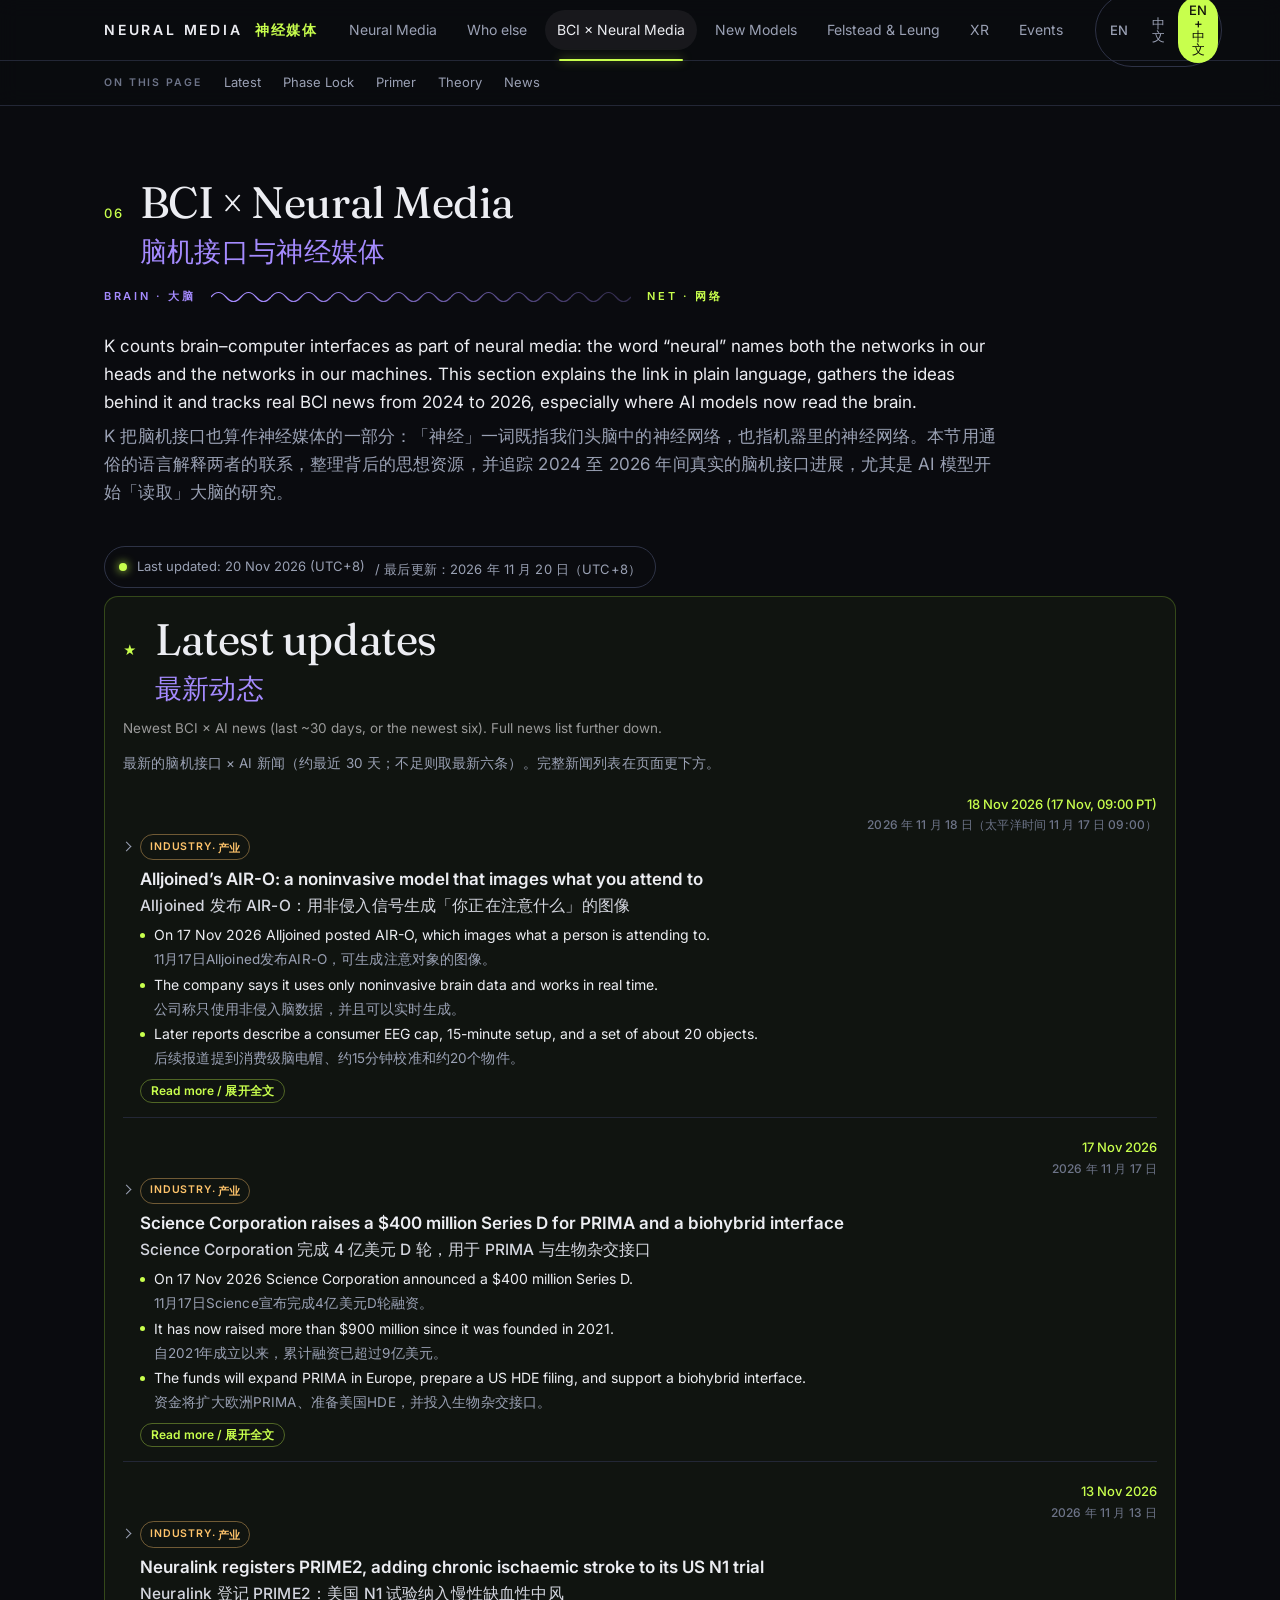
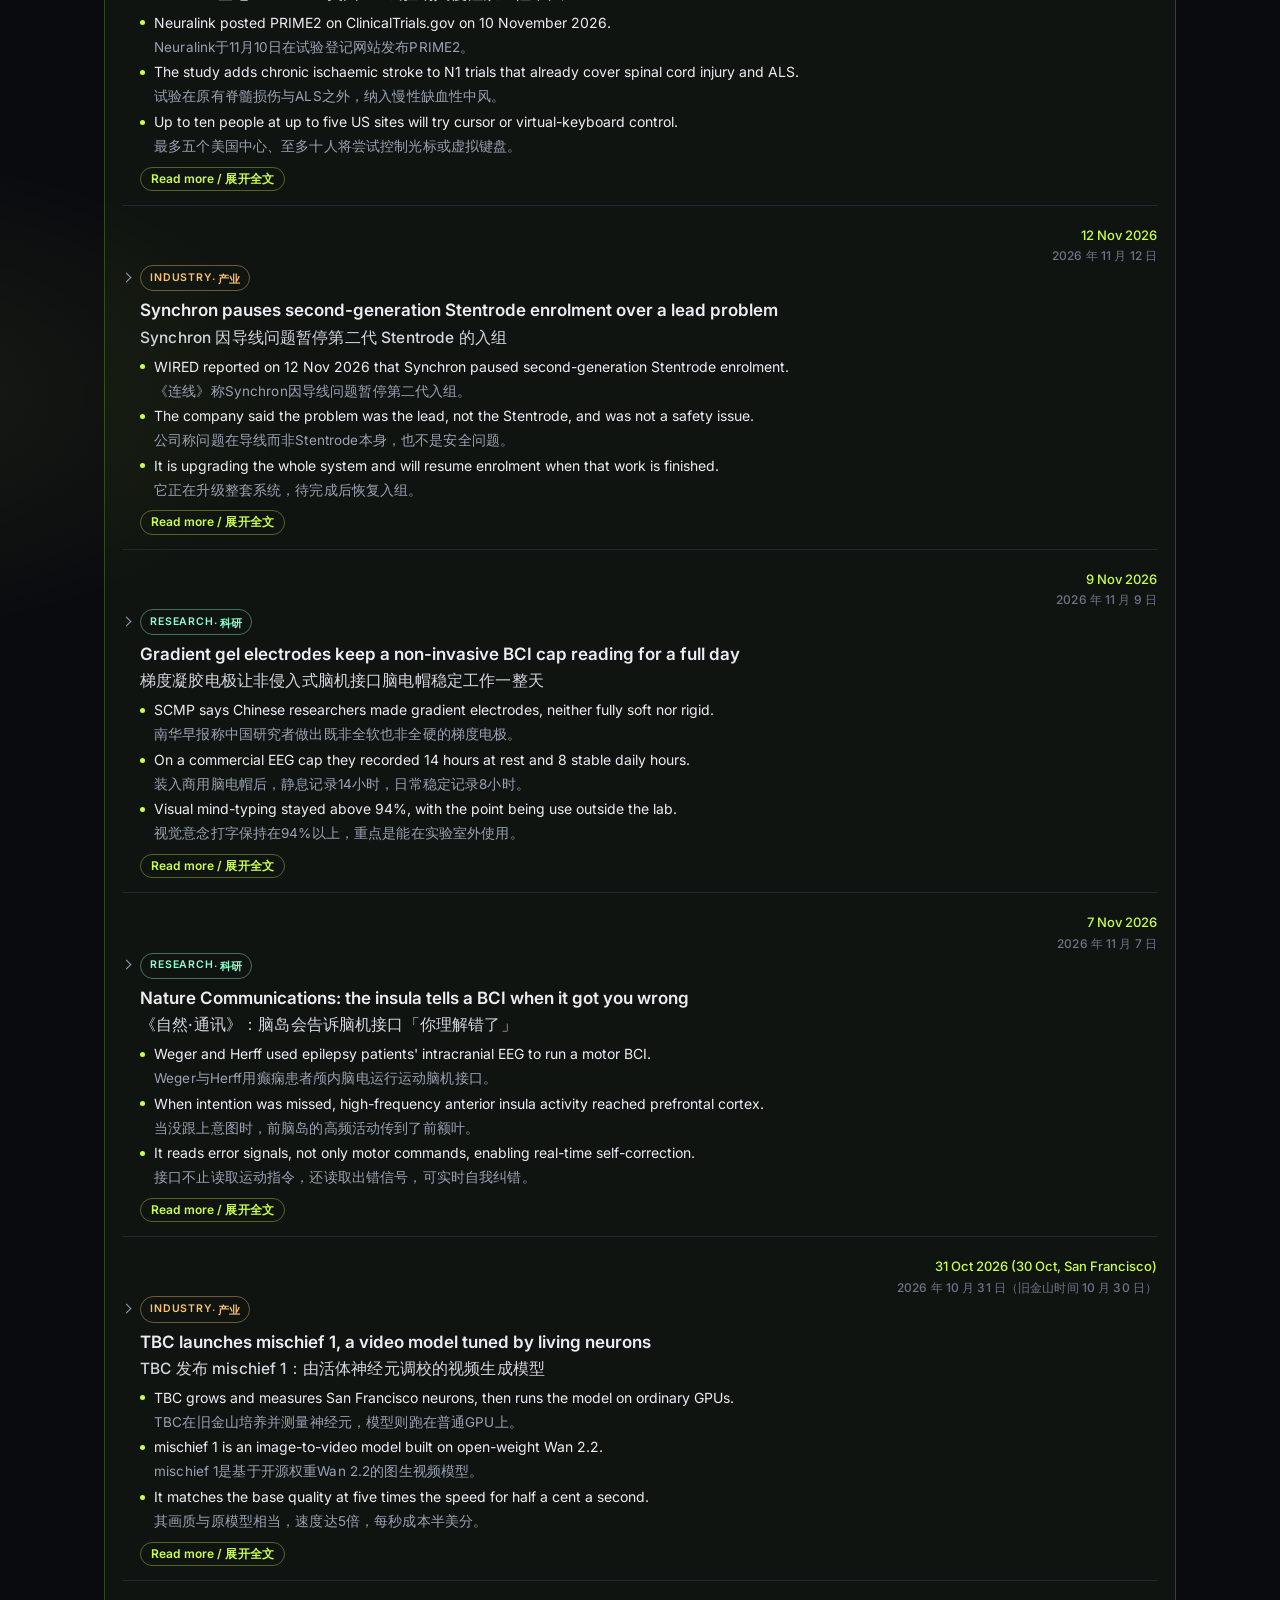
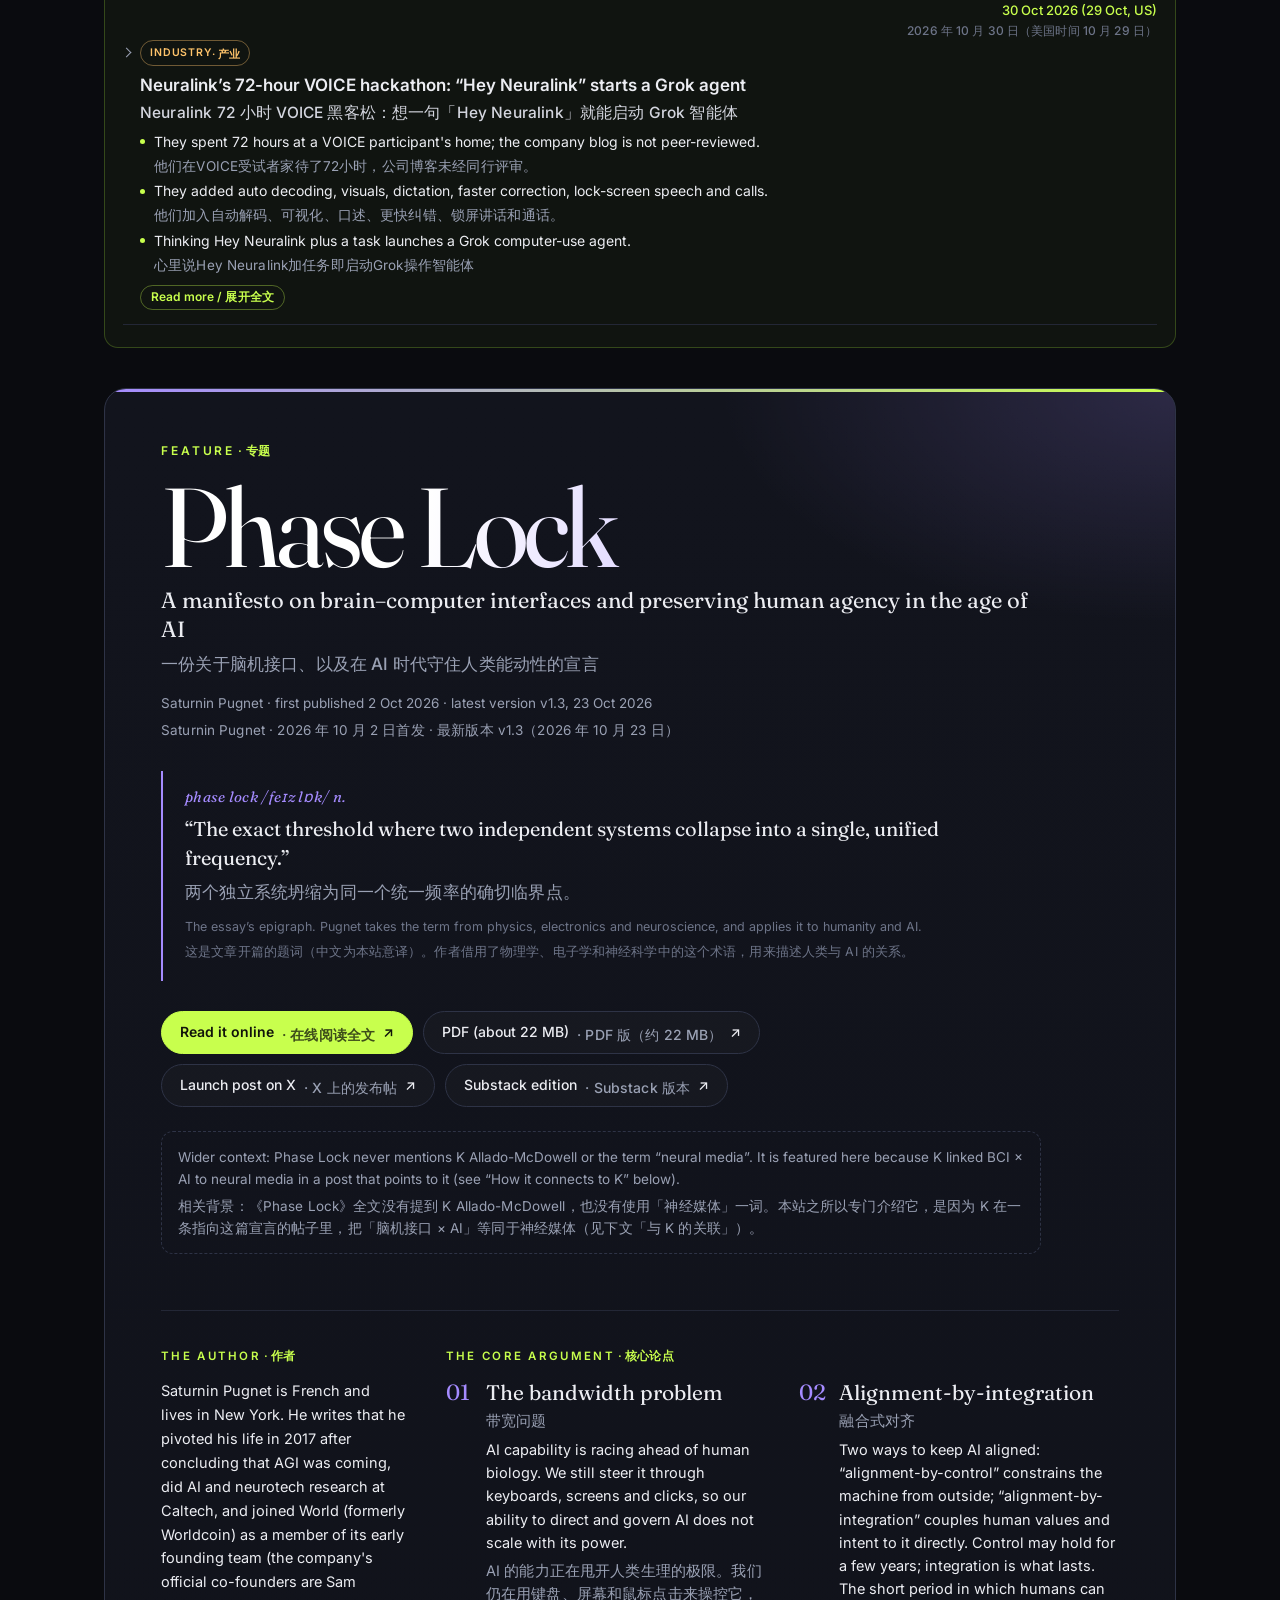
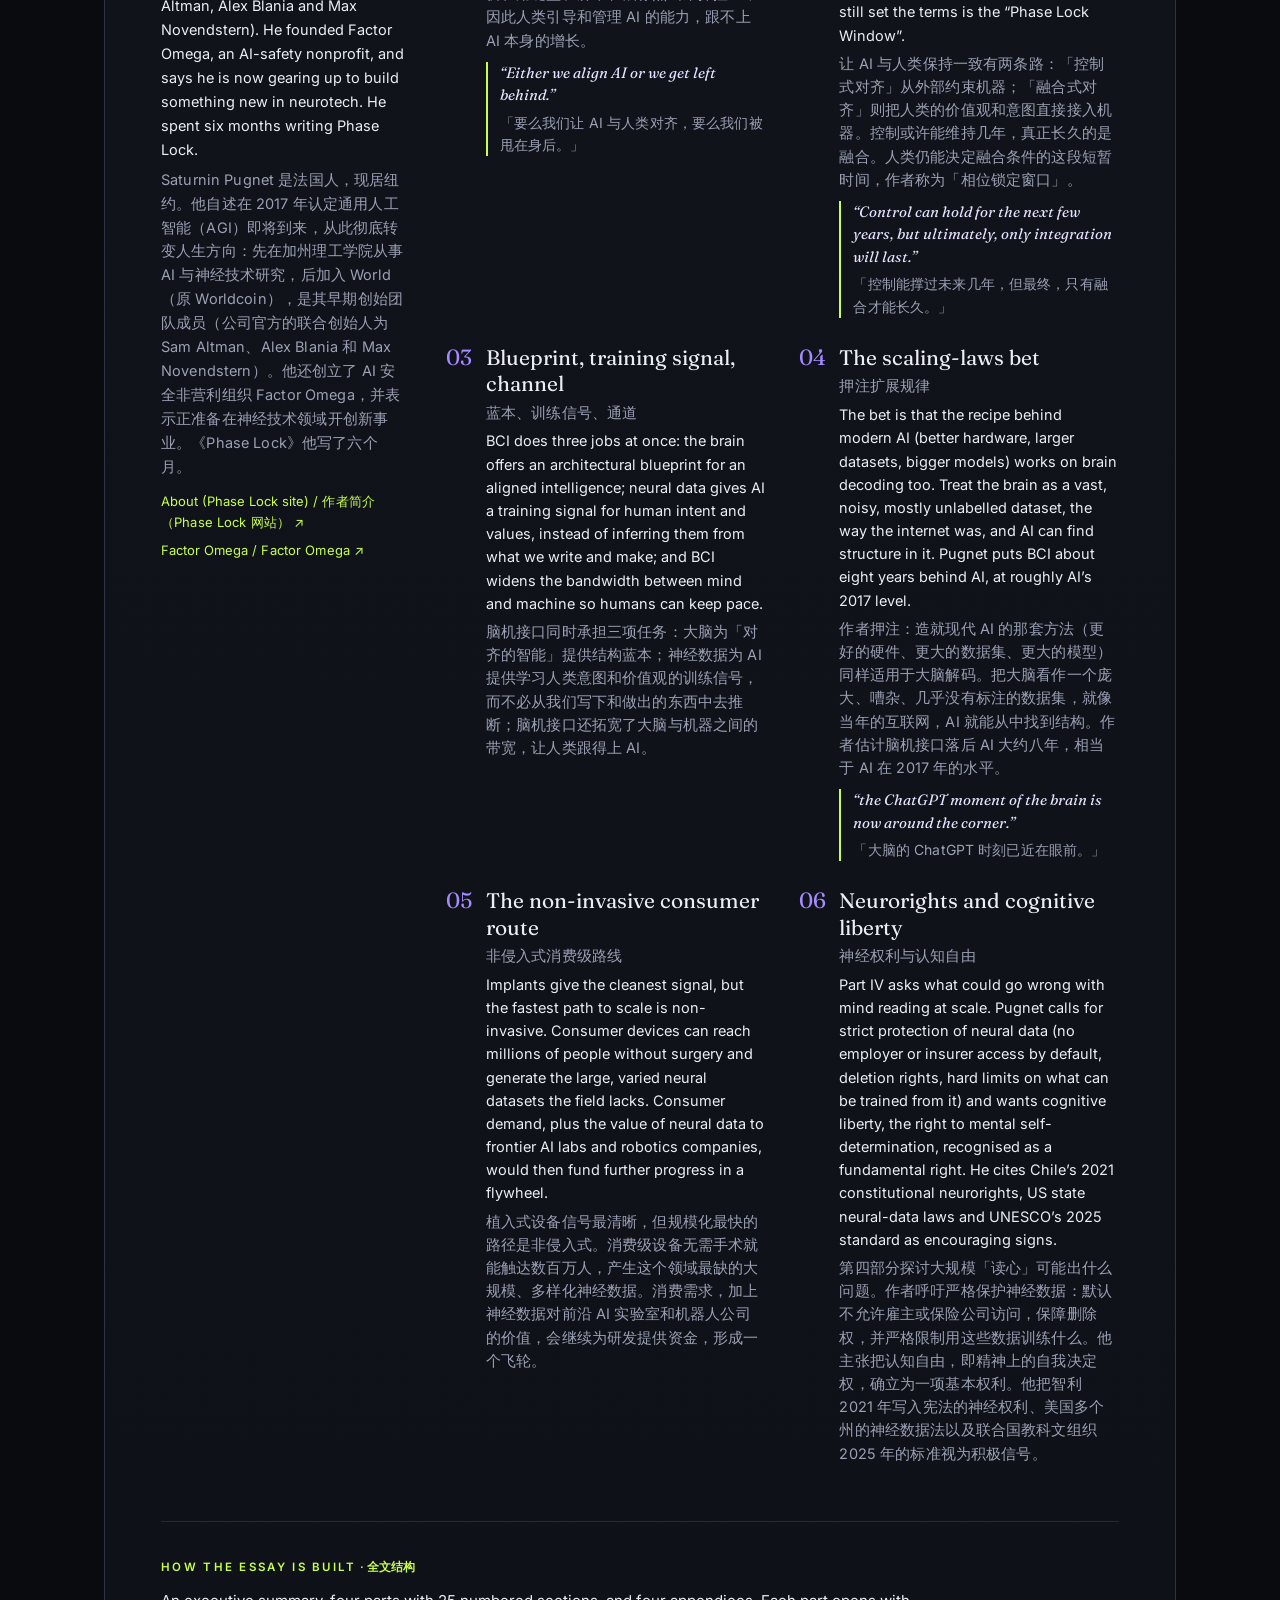
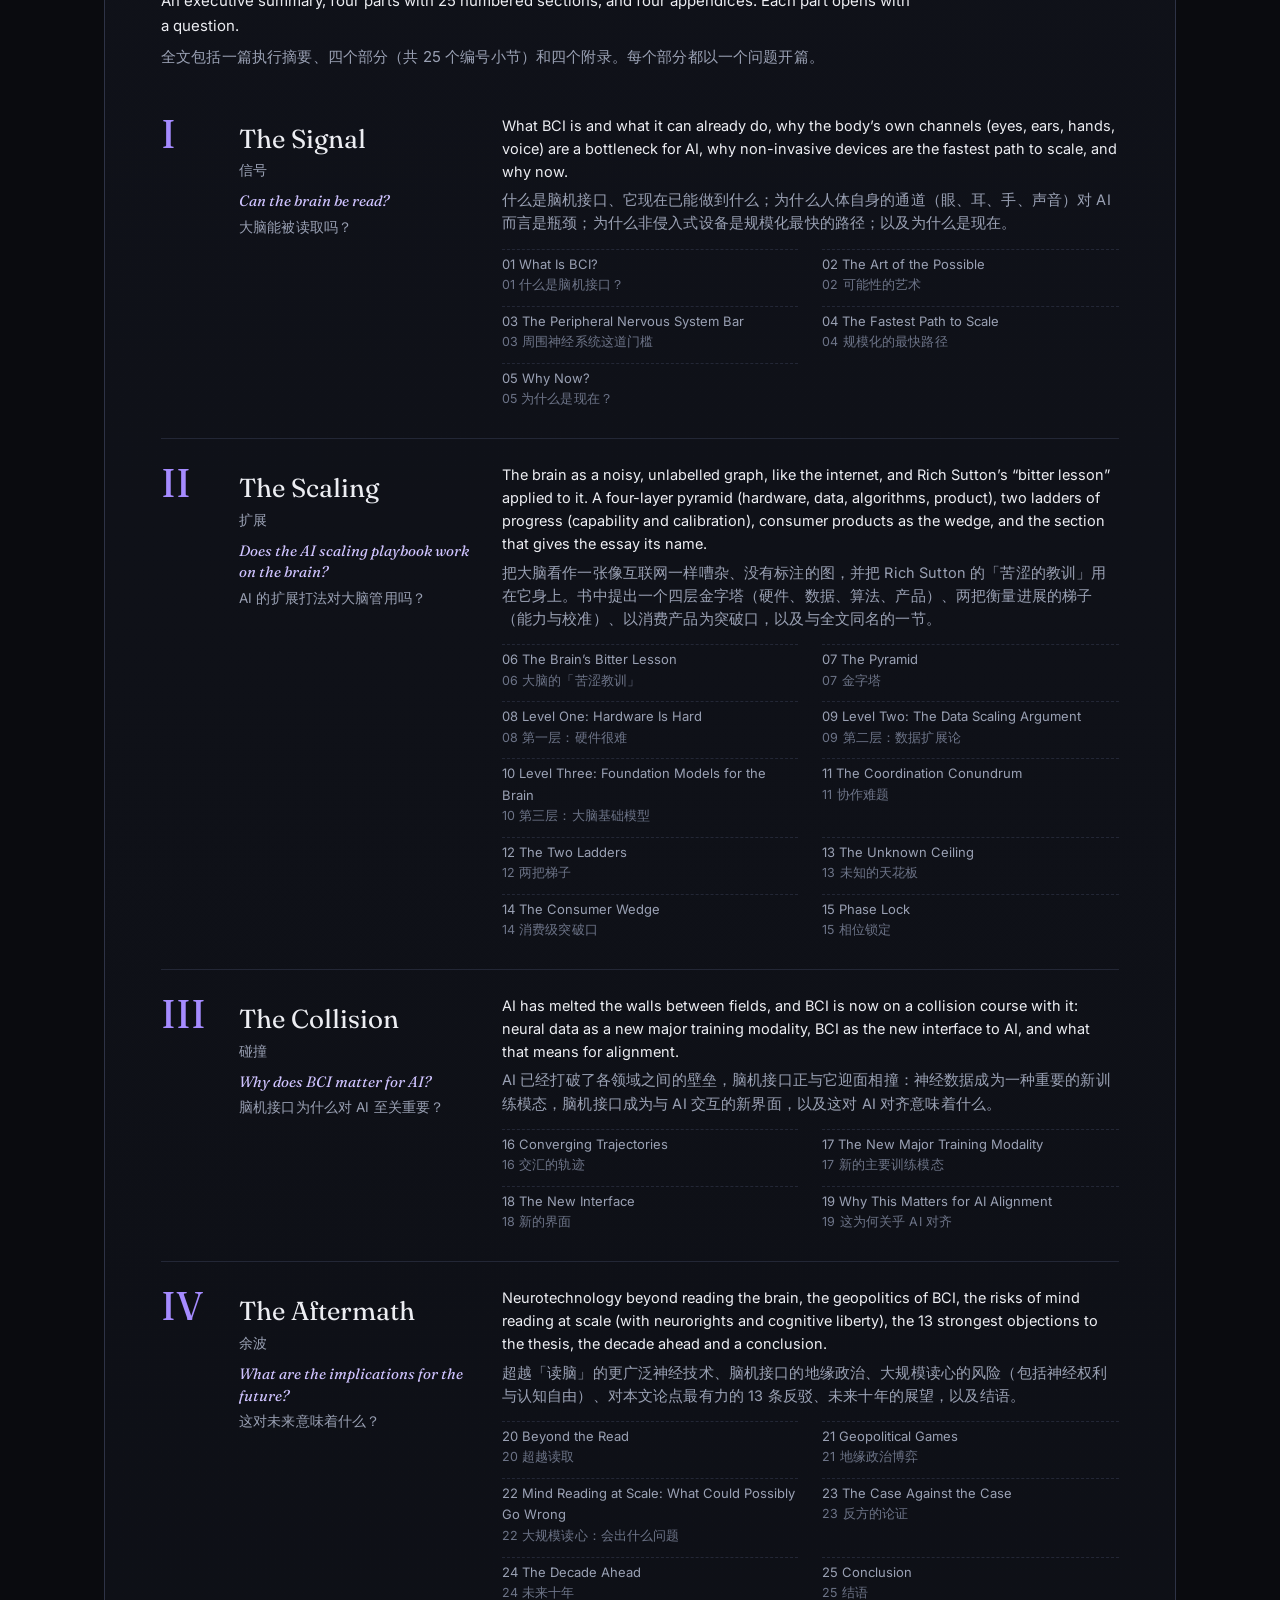
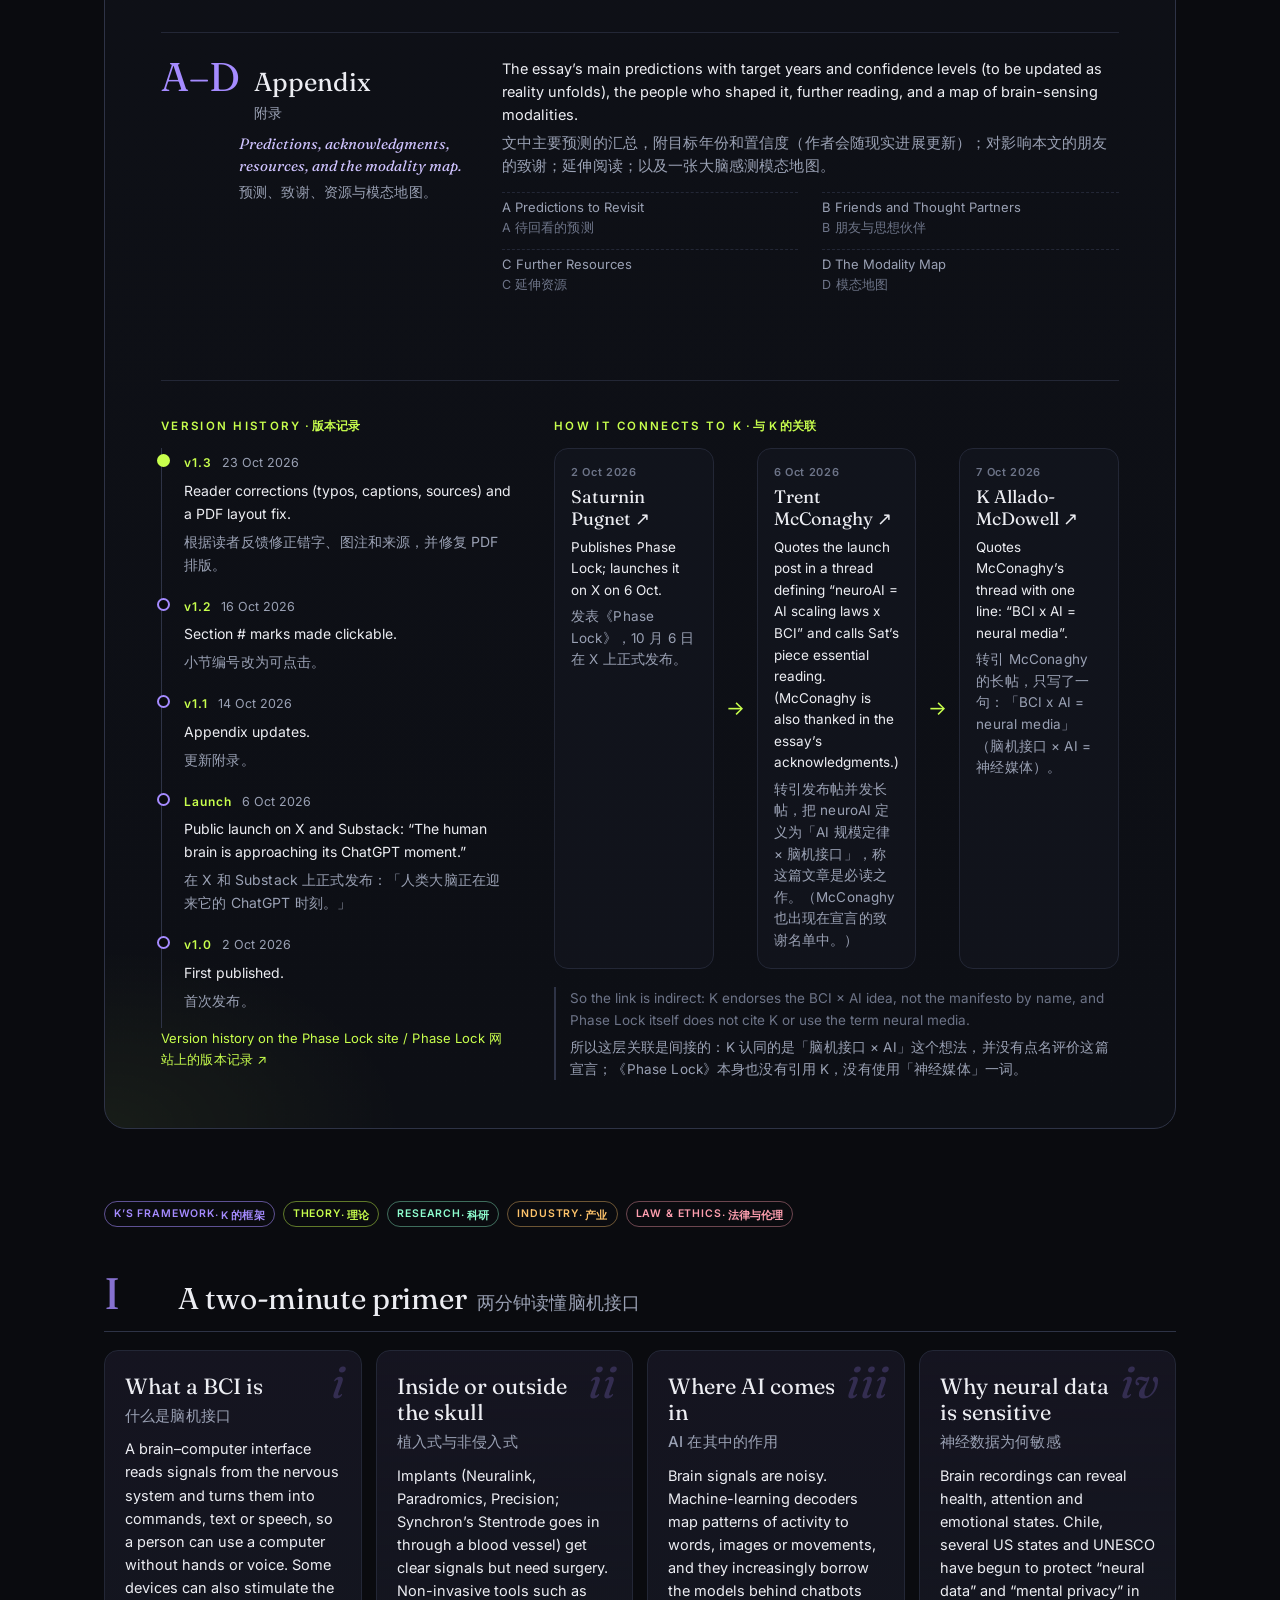
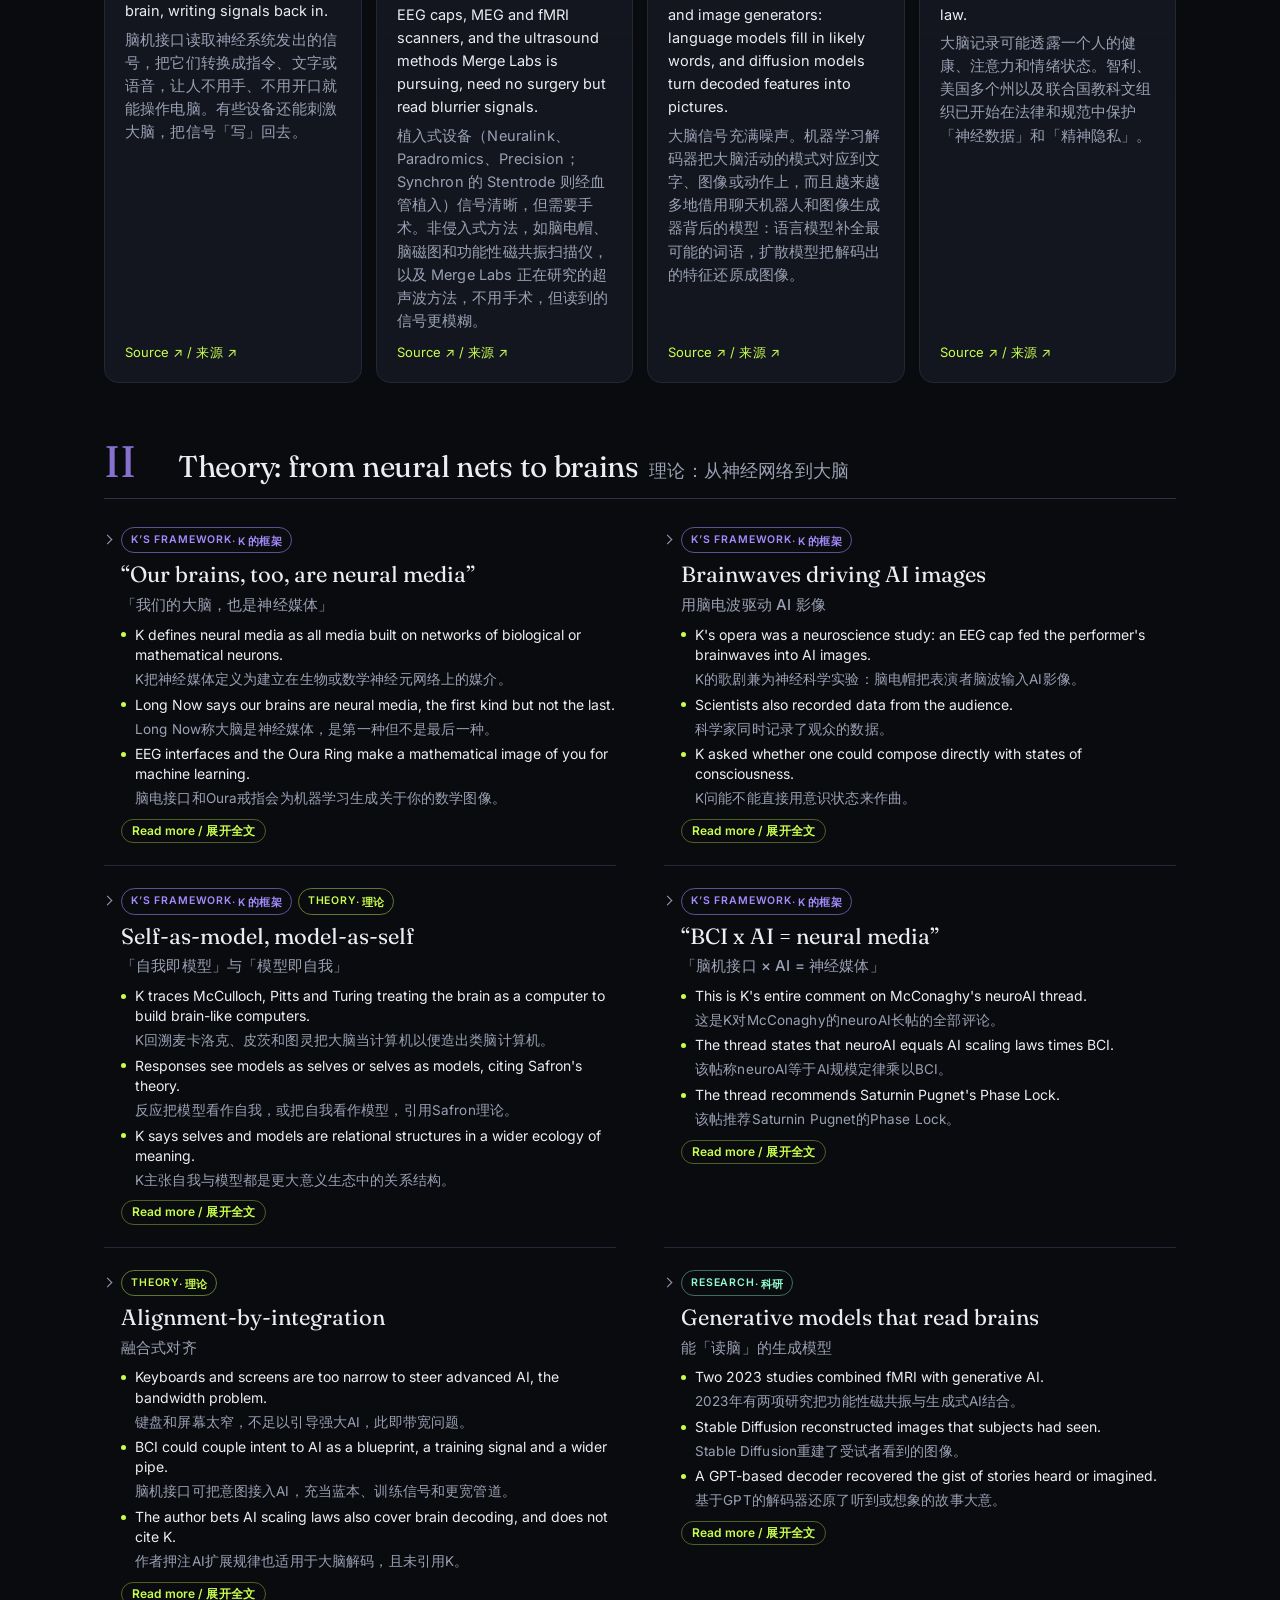
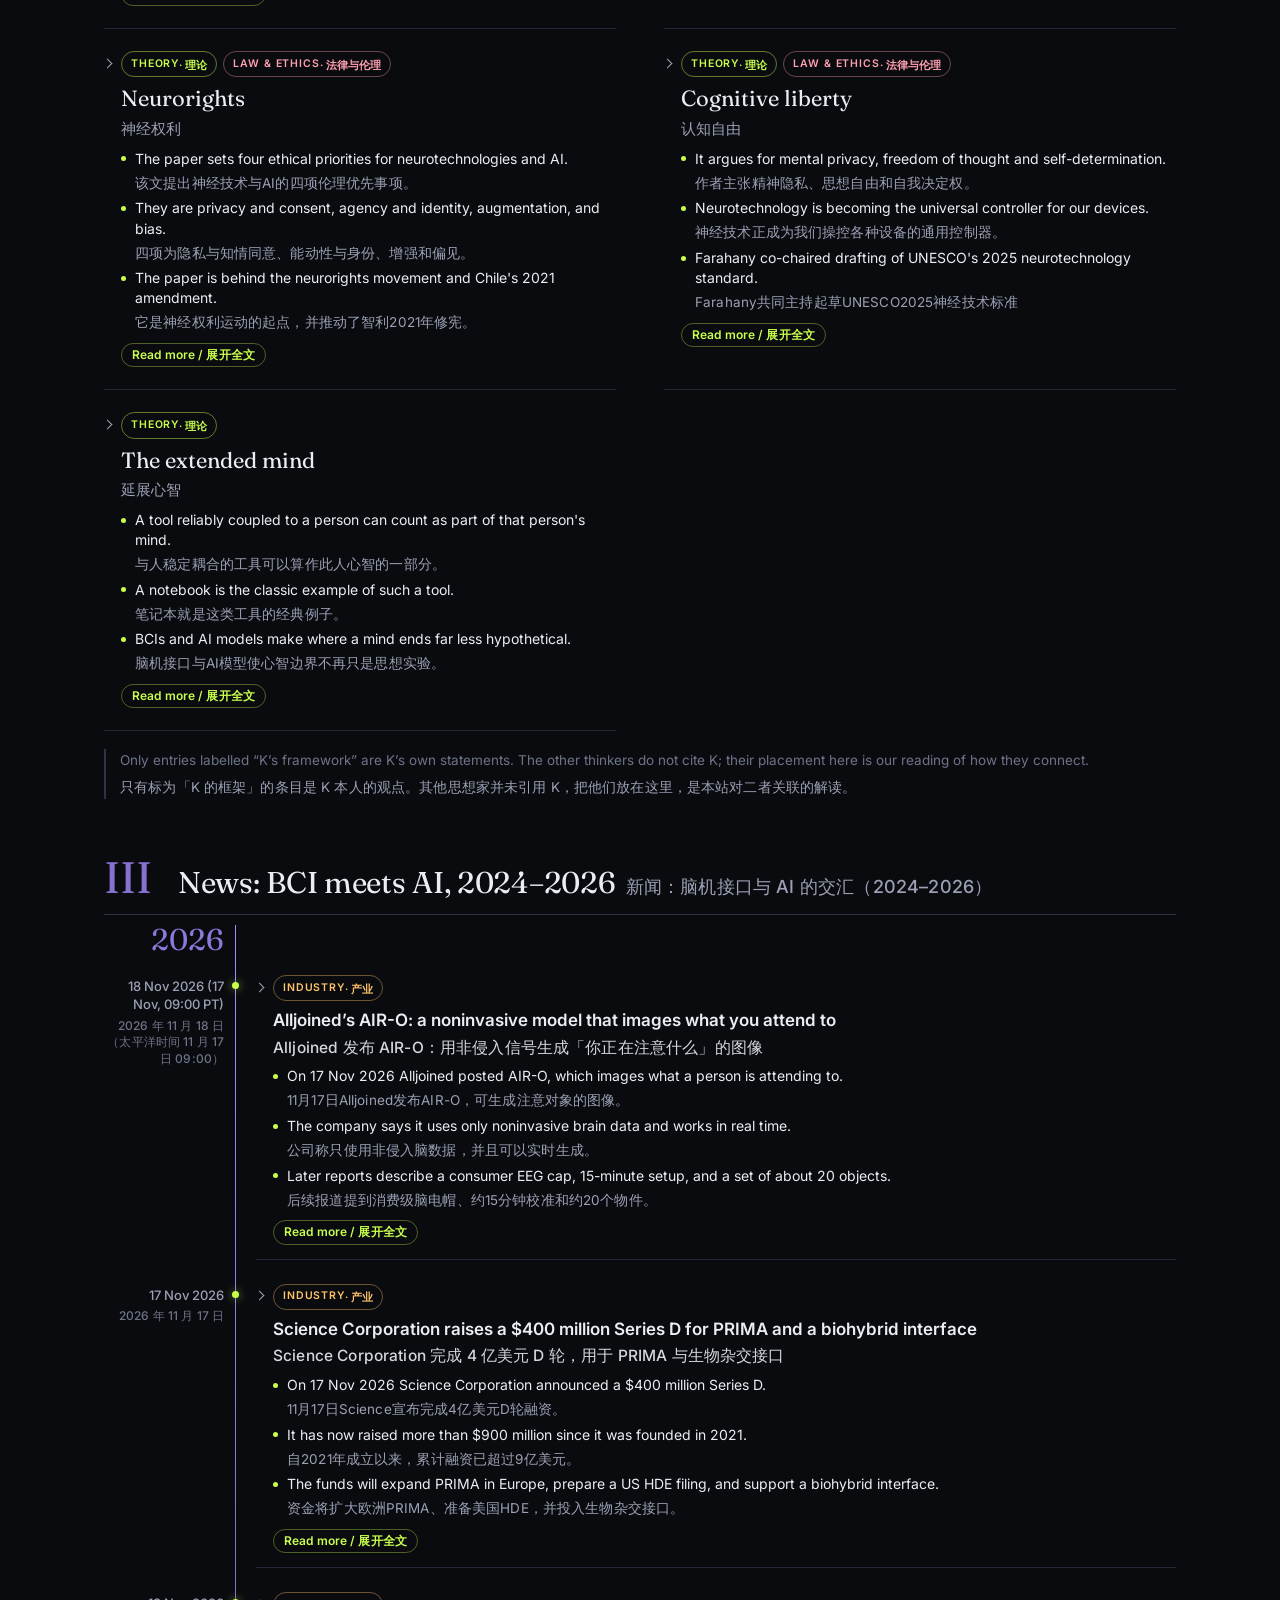
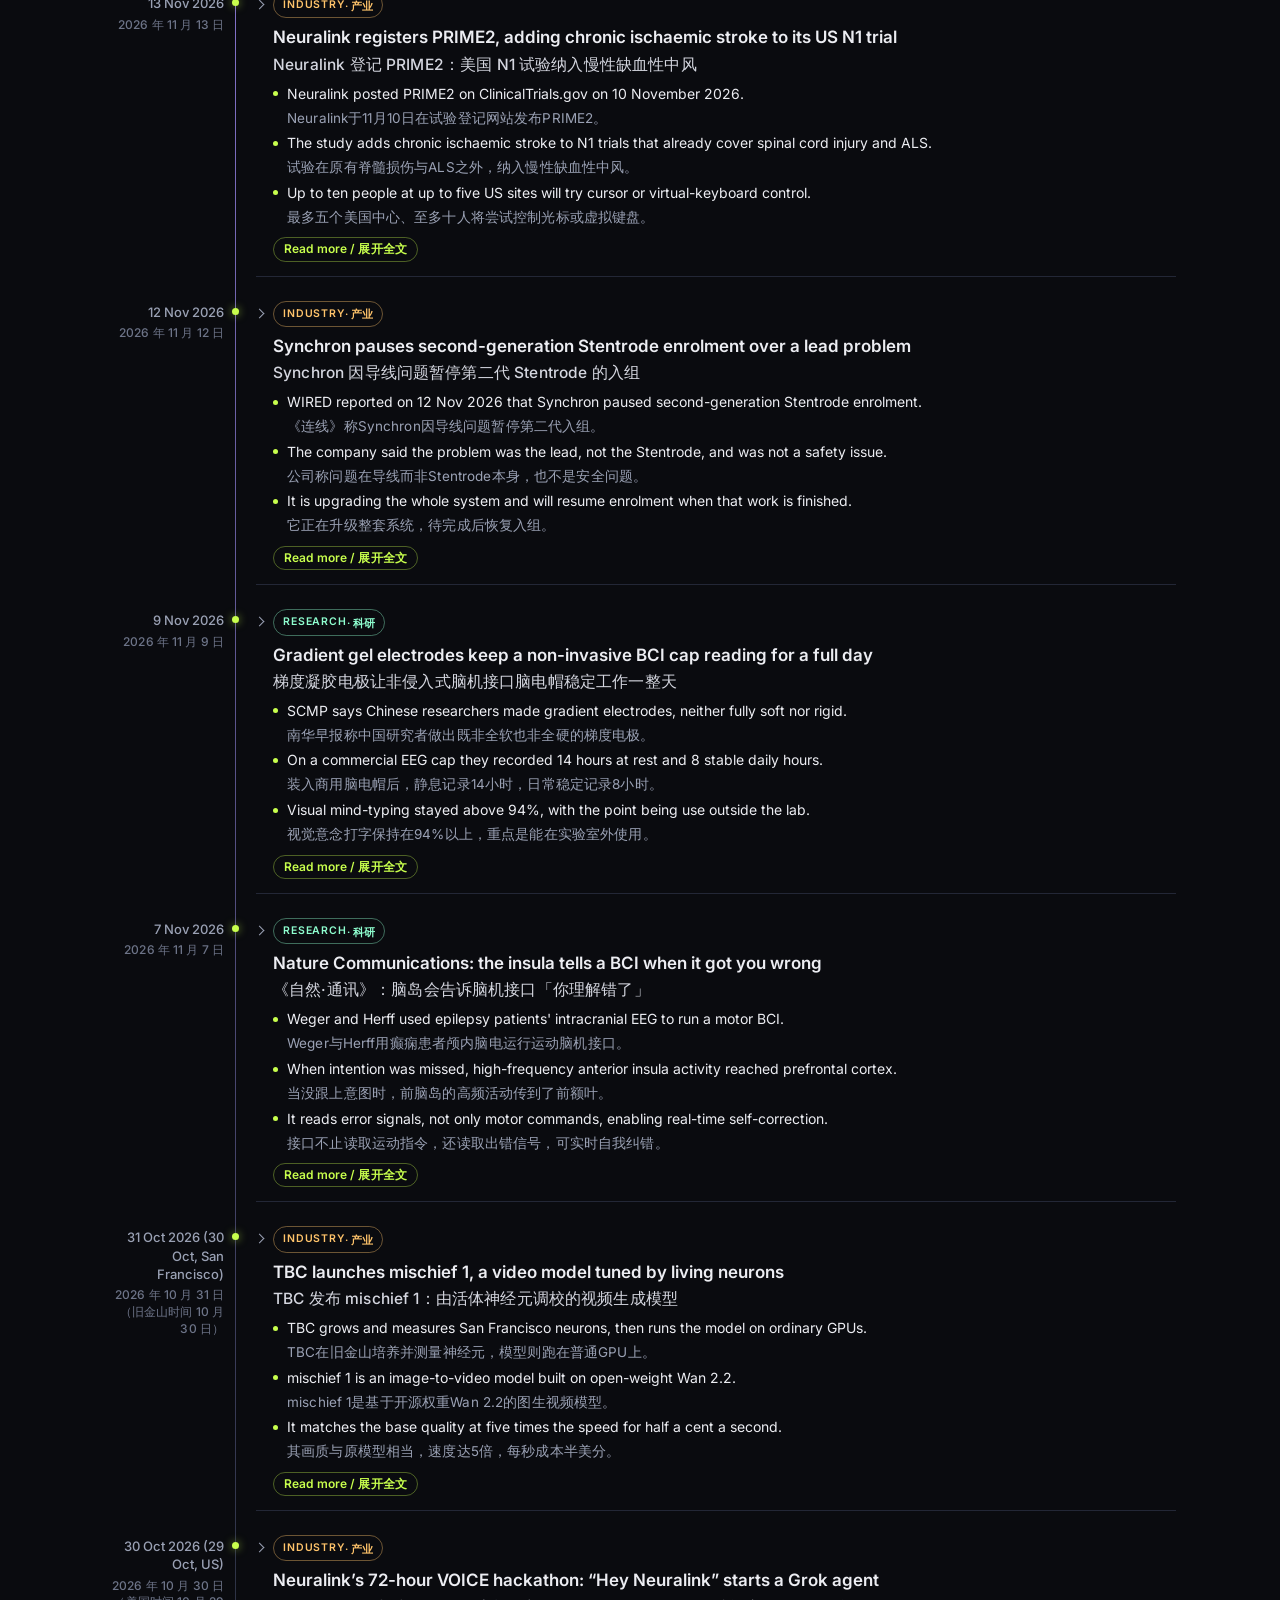
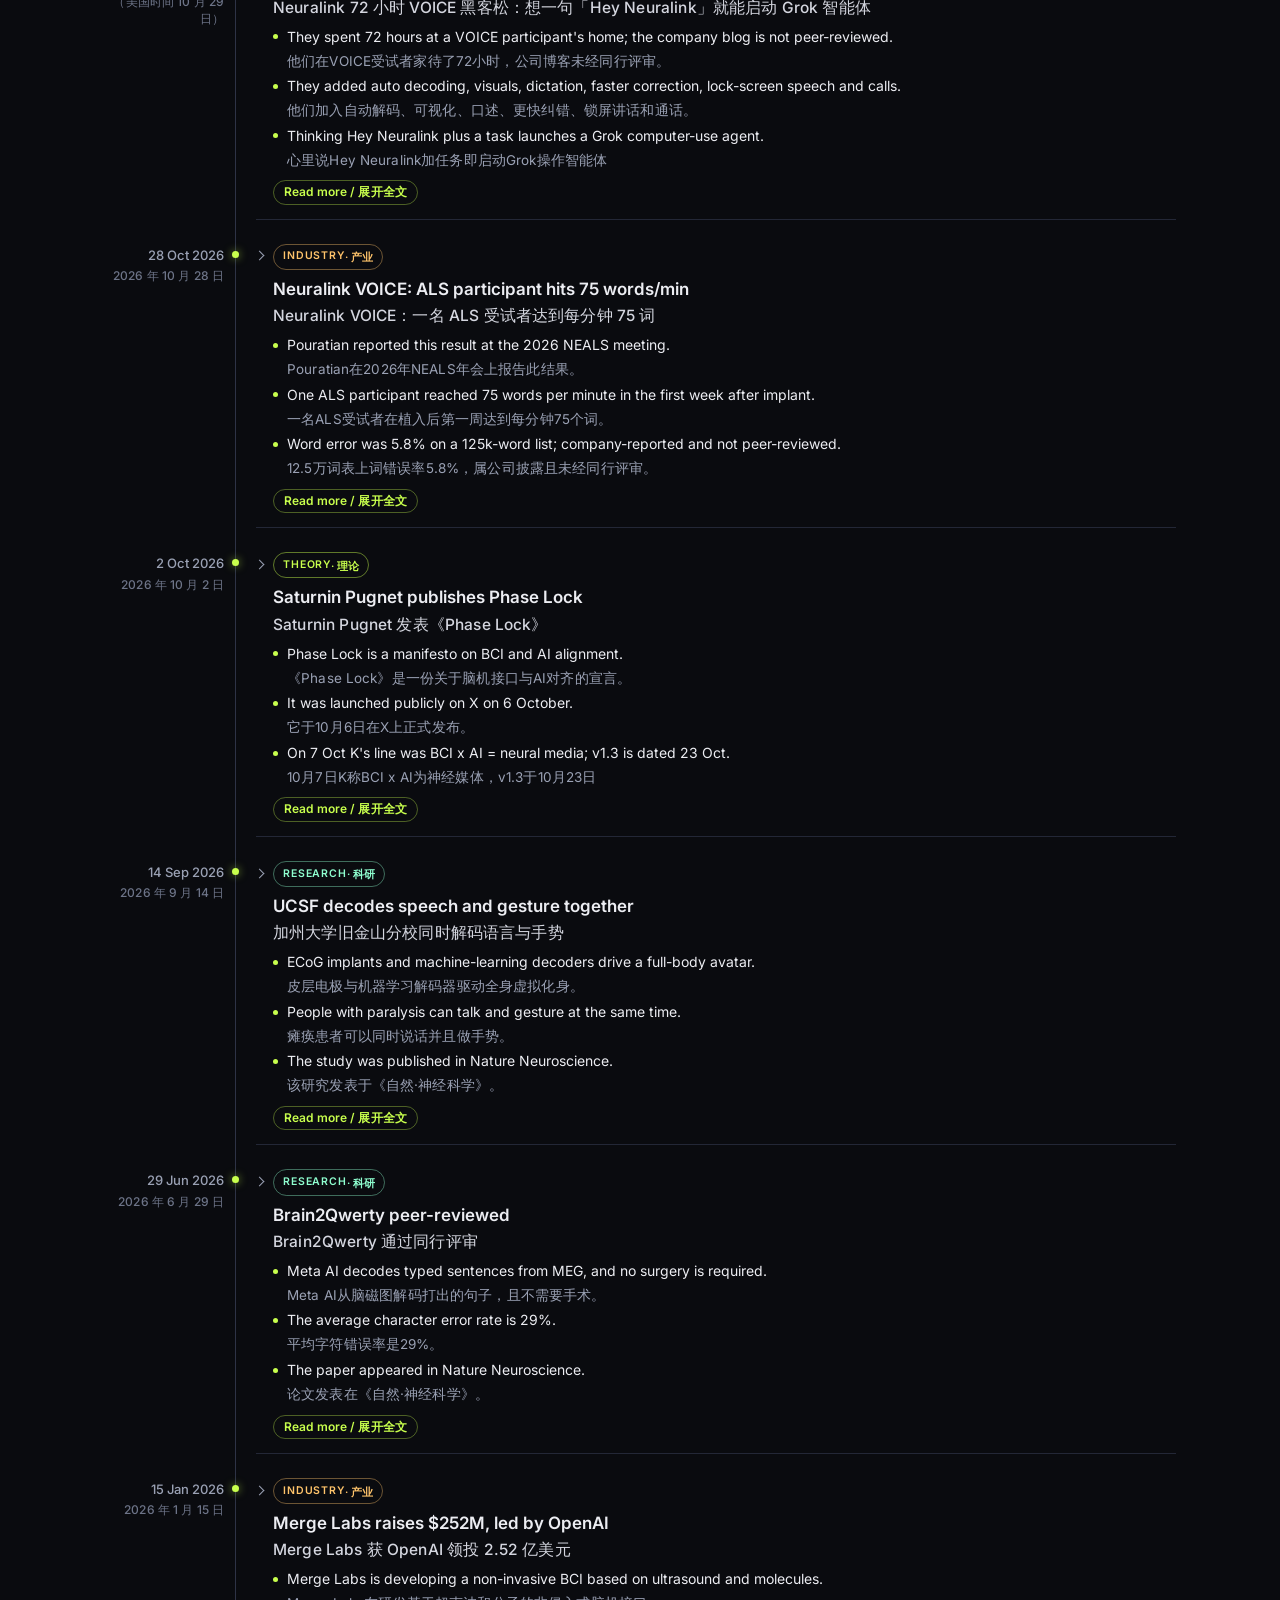
==== commit 380fb3a4: "Neural Media update 2026-11-20: WKU talk, Alljoined AIR-O, PRIME2, Synchron, Science Series D, Disne" ====
--- a/bci.html
+++ b/bci.html
@@ -647,8 +647,8 @@
   .fold-card.has-media>.fold{grid-column:1;grid-row:2}
 }
 
-/* Events: four-up grid, event facts before the essay. Lime on the existing dark palette. */
-body.page-events .wrap{max-width:1440px}
+/* Events: six across on a wide desktop, then 3, 2, 1. The face stays short. */
+body.page-events .wrap{max-width:1720px}
 .ev-hero{padding:8px 0 4px}
 .ev-hero .kicker{display:flex;align-items:baseline;gap:8px}
 .ev-hero .kicker .t{display:inline}
@@ -666,38 +666,35 @@
 .ev-shown{color:var(--muted);font-size:13px;min-height:0;margin:8px 0 0}
 .ev-shown:empty{display:none}
 #ev-latest.latest-block{margin-top:22px}
-.ev-grid{display:grid;grid-template-columns:repeat(4,minmax(0,1fr));gap:16px;align-items:stretch}
-.ev-card{background:var(--panel);border:1px solid var(--line);border-radius:16px;overflow:hidden;display:flex;flex-direction:column;min-width:0}
+.ev-grid{display:grid;grid-template-columns:repeat(6,minmax(0,1fr));gap:12px;align-items:stretch}
+.ev-card{background:var(--panel);border:1px solid var(--line);border-radius:14px;overflow:hidden;display:flex;flex-direction:column;min-width:0}
 .ev-card:hover{border-color:var(--line2)}
 .ev-card[hidden],.ev-group[hidden]{display:none!important}
 .ev-still{margin:0;background:#0c0e14}
-.ev-still img{width:100%;aspect-ratio:16/10;object-fit:cover;background:#0c0e14}
-.ev-still.is-logo img{object-fit:contain;padding:28px 20px;background:radial-gradient(280px 120px at 50% 46%,rgba(200,255,77,.08),transparent 70%),#0c0e14}
-.ev-credit{margin:0;padding:8px 14px 0;color:var(--dim);font-size:11px;line-height:1.45}
-.ev-typo{aspect-ratio:16/10;display:grid;place-items:center;text-align:center;padding:16px;background:linear-gradient(180deg,rgba(200,255,77,.07),transparent 62%),#10131a;border-bottom:1px solid var(--line)}
-.ev-year{display:block;font:400 64px/.9 var(--serif);letter-spacing:-.04em}
-.ev-typo-note{display:block;margin-top:10px;color:var(--accent);font:600 11px/1.35 var(--sans);letter-spacing:.12em;text-transform:uppercase}
-.ev-typo-note .t{display:block}
-.ev-main{padding:14px 14px 16px;min-width:0;display:flex;flex-direction:column;flex:1}
-.ev-badges{display:flex;flex-wrap:wrap;gap:8px;align-items:center}
-.ev-format{display:inline-flex;align-items:center;max-width:100%;border:1px solid rgba(200,255,77,.55);background:rgba(200,255,77,.06);color:var(--accent);border-radius:999px;padding:4px 10px;font:600 12px/1.35 var(--sans)}
+.ev-still img{width:100%;aspect-ratio:16/9;object-fit:cover;background:#0c0e14}
+.ev-still.is-logo img{object-fit:contain;padding:16px 12px;background:radial-gradient(220px 90px at 50% 46%,rgba(200,255,77,.08),transparent 70%),#0c0e14}
+.ev-credit{margin:0;color:var(--dim);font-size:11.5px;line-height:1.45}
+.ev-typo{aspect-ratio:16/9;display:grid;place-items:center;text-align:center;background:linear-gradient(180deg,rgba(200,255,77,.07),transparent 62%),#10131a;border-bottom:1px solid var(--line)}
+.ev-year{font:400 42px/.9 var(--serif);letter-spacing:-.04em;color:var(--text)}
+.ev-main{padding:10px 12px 12px;min-width:0;display:flex;flex-direction:column;flex:1}
+.ev-badges{display:flex;flex-wrap:wrap;gap:6px;align-items:center}
+.ev-format{display:inline-flex;align-items:center;max-width:100%;border:1px solid rgba(200,255,77,.55);background:rgba(200,255,77,.06);color:var(--accent);border-radius:999px;padding:3px 8px;font:600 11px/1.3 var(--sans)}
 .ev-format .t{display:inline}
 body.lang-both .ev-format .t.zh::before{content:" · "}
-.ev-status{font:600 11px/1.2 var(--sans);letter-spacing:.12em;text-transform:uppercase;color:var(--dim)}
-.ev-status .t{display:inline}
-body.lang-both .ev-status .t.zh::before{content:" · "}
-.ev-card[data-status="ongoing"] .ev-status{color:var(--accent)}
-.ev-card[data-status="open-call"] .ev-status{color:var(--text)}
-.ev-card h3{margin:0;font:400 22px/1.22 var(--serif);letter-spacing:-.02em}
-.ev-card h3 .t.zh{font-family:var(--serif);font-weight:600;font-size:.82em;color:#d4d6df;letter-spacing:0}
-.ev-facts{margin:0;display:grid;gap:9px}
-.ev-facts>div{display:grid;gap:3px;min-width:0}
-.ev-facts dt{font:600 10px/1 var(--sans);letter-spacing:.16em;text-transform:uppercase;color:var(--dim)}
-.ev-facts dt .t{display:inline}
-body.lang-both .ev-facts dt .t.zh::before{content:" · "}
-.ev-facts dd{margin:0;font-size:13px;line-height:1.45;overflow-wrap:anywhere}
-.ev-when p{margin:0 0 7px}
-.ev-when p:last-child{margin-bottom:0}
+.ev-card h3{margin:0;font:400 16px/1.2 var(--serif);letter-spacing:-.02em}
+.ev-card h3 .t.zh{font-family:var(--serif);font-weight:600;font-size:.86em;color:#d4d6df;letter-spacing:0}
+.ev-when{margin:0;font-size:12px;line-height:1.35;color:var(--text)}
+.ev-when .t{display:block}
+body.lang-both .ev-when .t.zh{color:var(--muted)}
+.ev-meta,.ev-fee{margin:0;font-size:12px;line-height:1.35}
+.ev-meta{color:var(--text)}
+.ev-fee{color:var(--accent)}
+.ev-meta .t,.ev-fee .t{display:inline}
+body.lang-both .ev-meta .t.zh::before,body.lang-both .ev-fee .t.zh::before{content:" · "}
+body.lang-both .ev-meta .t.zh,body.lang-both .ev-fee .t.zh{color:var(--muted)}
+.ev-blurb{margin-top:2px}
+.ev-blurb p{margin:0;font-size:12.5px;line-height:1.4}
+body.lang-both .ev-blurb .t.zh{color:var(--muted)}
 .ev-k{display:block;margin:0 0 3px;font:600 10px/1 var(--sans);letter-spacing:.14em;text-transform:uppercase;color:var(--accent)}
 .ev-k .t{display:inline}
 body.lang-both .ev-k .t.zh::before{content:" · "}
@@ -706,12 +703,14 @@
 .ev-card .kps li{font-size:13px}
 .ev-card .links{display:flex;flex-wrap:wrap;gap:8px 12px;align-items:center}
 .ev-card .btn{padding:8px 12px;font-size:12.5px}
-body.lang-both .ev-credit .t.zh,body.lang-both .ev-facts dd .t.zh,body.lang-both .ev-extra .t.zh{color:var(--muted)}
-@media (max-width:1180px){.ev-grid{grid-template-columns:repeat(2,minmax(0,1fr))}}
-@media (max-width:700px){
+body.lang-both .ev-credit .t.zh,body.lang-both .ev-extra .t.zh{color:var(--muted)}
+.ev-card .fold-more{font-size:11px;padding:3px 8px}
+@media (max-width:1280px){.ev-grid{grid-template-columns:repeat(3,minmax(0,1fr))}}
+@media (max-width:860px){.ev-grid{grid-template-columns:repeat(2,minmax(0,1fr))}}
+@media (max-width:560px){
   .ev-grid{grid-template-columns:1fr}
   .ev-hero h2{font-size:64px}
-  .ev-year{font-size:56px}
+  .ev-year{font-size:48px}
 }
 </style>
 </head>
@@ -734,7 +733,7 @@
 </main>
 <footer class="wrap foot" id="foot"></footer>
 <noscript><p class="wrap">This page needs JavaScript to render. 本页面需要启用 JavaScript。</p></noscript>
-<script>window.__NM_DATA__ = {"meta": {"last_updated": "2026-11-10", "launched": "2026-10-21", "timezone": "UTC+8", "note": {"en": "No new standalone Neural Media book or essay from K has appeared in 2026 so far. This year's activity is posts, interviews, talks, an exhibition, a book release and papers by other writers that cite K's neural media essays. Items tagged “Wider context” are either K's recent activity that isn't about neural media itself, or related work by others that doesn't directly engage K's framework. Dates are shown in China time (UTC+8), so US-dated posts can appear one day later.", "zh": "截至目前，K 在 2026 年尚未发表新的「神经媒体」专著或独立文章。今年的动态主要是社交媒体帖子、访谈、演讲、展览、一本新书的发行，以及其他作者引用 K 神经媒体文章的论文。标为「相关背景」的条目，或是并非专门讨论神经媒体的 K 的近期动态，或是未直接讨论 K 理论框架的其他人的相关工作。所有日期均按北京时间（UTC+8）显示，因此美国时间发布的帖子可能会显示为晚一天。"}}, "types": {"video": {"en": "Video", "zh": "视频"}, "post": {"en": "Post", "zh": "帖子"}, "essay": {"en": "Essay/Paper", "zh": "文章/论文"}, "interview": {"en": "Interview", "zh": "访谈"}, "podcast": {"en": "Podcast", "zh": "播客"}, "talk": {"en": "Talk", "zh": "演讲"}, "exhibition": {"en": "Exhibition", "zh": "展览"}, "book": {"en": "Book", "zh": "图书"}, "context": {"en": "Wider context", "zh": "相关背景"}, "course": {"en": "Course", "zh": "课程"}, "performance": {"en": "Performance", "zh": "演出"}}, "bci": {"title": {"en": "BCI × Neural Media", "zh": "脑机接口与神经媒体"}, "lead": {"en": "K counts brain–computer interfaces as part of neural media: the word “neural” names both the networks in our heads and the networks in our machines. This section explains the link in plain language, gathers the ideas behind it and tracks real BCI news from 2024 to 2026, especially where AI models now read the brain.", "zh": "K 把脑机接口也算作神经媒体的一部分：「神经」一词既指我们头脑中的神经网络，也指机器里的神经网络。本节用通俗的语言解释两者的联系，整理背后的思想资源，并追踪 2024 至 2026 年间真实的脑机接口进展，尤其是 AI 模型开始「读取」大脑的研究。"}, "note": {"en": "Only entries labelled “K’s framework” are K’s own statements. The other thinkers do not cite K; their placement here is our reading of how they connect.", "zh": "只有标为「K 的框架」的条目是 K 本人的观点。其他思想家并未引用 K，把他们放在这里，是本站对二者关联的解读。"}, "markers": {"k": {"en": "K’s framework", "zh": "K 的框架"}, "theory": {"en": "Theory", "zh": "理论"}, "research": {"en": "Research", "zh": "科研"}, "industry": {"en": "Industry", "zh": "产业"}, "law": {"en": "Law & ethics", "zh": "法律与伦理"}}, "primer": {"title": {"en": "A two-minute primer", "zh": "两分钟读懂脑机接口"}, "cards": [{"term": {"en": "What a BCI is", "zh": "什么是脑机接口"}, "text": {"en": "A brain–computer interface reads signals from the nervous system and turns them into commands, text or speech, so a person can use a computer without hands or voice. Some devices can also stimulate the brain, writing signals back in.", "zh": "脑机接口读取神经系统发出的信号，把它们转换成指令、文字或语音，让人不用手、不用开口就能操作电脑。有些设备还能刺激大脑，把信号「写」回去。"}, "url": "https://phaselock.satpugnet.com/part-1"}, {"term": {"en": "Inside or outside the skull", "zh": "植入式与非侵入式"}, "text": {"en": "Implants (Neuralink, Paradromics, Precision; Synchron’s Stentrode goes in through a blood vessel) get clear signals but need surgery. Non-invasive tools such as EEG caps, MEG and fMRI scanners, and the ultrasound methods Merge Labs is pursuing, need no surgery but read blurrier signals.", "zh": "植入式设备（Neuralink、Paradromics、Precision；Synchron 的 Stentrode 则经血管植入）信号清晰，但需要手术。非侵入式方法，如脑电帽、脑磁图和功能性磁共振扫描仪，以及 Merge Labs 正在研究的超声波方法，不用手术，但读到的信号更模糊。"}, "url": "https://www.nature.com/articles/s41593-026-02303-2"}, {"term": {"en": "Where AI comes in", "zh": "AI 在其中的作用"}, "text": {"en": "Brain signals are noisy. Machine-learning decoders map patterns of activity to words, images or movements, and they increasingly borrow the models behind chatbots and image generators: language models fill in likely words, and diffusion models turn decoded features into pictures.", "zh": "大脑信号充满噪声。机器学习解码器把大脑活动的模式对应到文字、图像或动作上，而且越来越多地借用聊天机器人和图像生成器背后的模型：语言模型补全最可能的词语，扩散模型把解码出的特征还原成图像。"}, "url": "https://www.nature.com/articles/d41586-025-03624-1"}, {"term": {"en": "Why neural data is sensitive", "zh": "神经数据为何敏感"}, "text": {"en": "Brain recordings can reveal health, attention and emotional states. Chile, several US states and UNESCO have begun to protect “neural data” and “mental privacy” in law.", "zh": "大脑记录可能透露一个人的健康、注意力和情绪状态。智利、美国多个州以及联合国教科文组织已开始在法律和规范中保护「神经数据」和「精神隐私」。"}, "url": "https://www.unesco.org/en/articles/ethics-neurotechnology-unesco-adopts-first-global-standard-cutting-edge-technology"}]}, "theory": {"title": {"en": "Theory: from neural nets to brains", "zh": "理论：从神经网络到大脑"}, "entries": [{"name": {"en": "“Our brains, too, are neural media”", "zh": "「我们的大脑，也是神经媒体」"}, "marks": ["k"], "source": {"en": "K at Long Now, 25 Feb 2025", "zh": "K 在 Long Now 的演讲，2025 年 2 月 25 日"}, "line": {"en": "K defines neural media as all media built on networks of neurons, biological or mathematical. Long Now’s summary of the talk puts it plainly: our brains are neural media, “the first of their kind, but not the last”. In the talk K lists EEG brain–computer interfaces beside the Oura Ring as biometric tools that make “a mathematical image of you” for machine learning.", "zh": "K 把神经媒体定义为一切建立在神经元网络之上的媒介，无论是生物的还是数学的。Long Now 对这场演讲的介绍说得很直白：我们的大脑就是神经媒体，「第一种，但不是最后一种」。K 在演讲中把脑电脑机接口和 Oura 智能戒指并列，称它们都是生物识别工具，会为机器学习生成「一个关于你的数学图像」。"}, "key_points": [{"en": "K defines neural media as all media built on networks of biological or mathematical neurons.", "zh": "K把神经媒体定义为建立在生物或数学神经元网络上的媒介。"}, {"en": "Long Now says our brains are neural media, the first kind but not the last.", "zh": "Long Now称大脑是神经媒体，是第一种但不是最后一种。"}, {"en": "EEG interfaces and the Oura Ring make a mathematical image of you for machine learning.", "zh": "脑电接口和Oura戒指会为机器学习生成关于你的数学图像。"}], "url": "https://longnow.org/talks/02025-allado-mcdowell/"}, {"name": {"en": "Brainwaves driving AI images", "zh": "用脑电波驱动 AI 影像"}, "marks": ["k"], "source": {"en": "Song of the Ambassadors, 2022", "zh": "《大使之歌》，2022"}, "line": {"en": "K’s opera was also a neuroscience study: an EEG cap fed a performer’s brainwaves into AI-generated projections, while scientists recorded the audience. K recalls this kind of work at the start of the Long Now talk. K’s question at the time: “could you actually compose with states of consciousness?”", "zh": "K 的这部歌剧同时也是一项神经科学实验：脑电帽把一位表演者的脑电波输入 AI 生成的影像，科学家同时记录观众的数据。K 在 Long Now 演讲开头回忆的正是这类创作。K 当时的提问是：「能不能直接用意识状态来作曲？」"}, "key_points": [{"en": "K's opera was a neuroscience study: an EEG cap fed the performer's brainwaves into AI images.", "zh": "K的歌剧兼为神经科学实验：脑电帽把表演者脑波输入AI影像。"}, {"en": "Scientists also recorded data from the audience.", "zh": "科学家同时记录了观众的数据。"}, {"en": "K asked whether one could compose directly with states of consciousness.", "zh": "K问能不能直接用意识状态来作曲。"}], "url": "https://www.digitalstorytellinglab.io/projects/song-of-the-ambassadors"}, {"name": {"en": "Self-as-model, model-as-self", "zh": "「自我即模型」与「模型即自我」"}, "marks": ["k", "theory"], "source": {"en": "K, “Designing Neural Media”, Gropius Bau, 2023", "zh": "K，《设计神经媒体》，柏林 Gropius Bau，2023"}, "line": {"en": "K traces how McCulloch, Pitts and Turing treated the brain as a computer in order to build brain-like computers. K names two responses: seeing models as selves, or seeing selves as models (citing Adam Safron’s world-modelling theory of consciousness, which draws on the free-energy principle and active inference). K proposes instead that selves and models are both relational structures in a wider ecology of meaning.", "zh": "K 回溯了麦卡洛克、皮茨和图灵如何把大脑当作计算机，进而造出类脑计算机。K 指出人们的两种反应：把模型看作自我，或把自我看作模型（文中引用了 Adam Safron 的「整合世界建模」意识理论，该理论借鉴了自由能原理和主动推理）。K 则主张：自我和模型都是更大的意义生态中的关系结构。"}, "key_points": [{"en": "K traces McCulloch, Pitts and Turing treating the brain as a computer to build brain-like computers.", "zh": "K回溯麦卡洛克、皮茨和图灵把大脑当计算机以便造出类脑计算机。"}, {"en": "Responses see models as selves or selves as models, citing Safron's theory.", "zh": "反应把模型看作自我，或把自我看作模型，引用Safron理论。"}, {"en": "K says selves and models are relational structures in a wider ecology of meaning.", "zh": "K主张自我与模型都是更大意义生态中的关系结构。"}], "url": "https://www.berlinerfestspiele.de/en/gropius-bau/programm/journal/2023/k-allado-mcdowell-designing-neural-media"}, {"name": {"en": "“BCI x AI = neural media”", "zh": "「脑机接口 × AI = 神经媒体」"}, "marks": ["k"], "source": {"en": "K on X, 7 Oct 2026", "zh": "K 在 X 上发帖，2026 年 10 月 7 日"}, "line": {"en": "K’s whole comment on Trent McConaghy’s thread “neuroAI = AI scaling laws x BCI”, which itself recommends Saturnin Pugnet’s Phase Lock.", "zh": "这是 K 对 Trent McConaghy 长帖「neuroAI = AI 规模定律 × 脑机接口」的全部评论，而那条长帖推荐的正是 Saturnin Pugnet 的《Phase Lock》。"}, "key_points": [{"en": "This is K's entire comment on McConaghy's neuroAI thread.", "zh": "这是K对McConaghy的neuroAI长帖的全部评论。"}, {"en": "The thread states that neuroAI equals AI scaling laws times BCI.", "zh": "该帖称neuroAI等于AI规模定律乘以BCI。"}, {"en": "The thread recommends Saturnin Pugnet's Phase Lock.", "zh": "该帖推荐Saturnin Pugnet的Phase Lock。"}], "url": "https://x.com/kalladomcdowell/status/2107760105198690608"}, {"name": {"en": "Alignment-by-integration", "zh": "融合式对齐"}, "marks": ["theory"], "source": {"en": "Saturnin Pugnet, Phase Lock, 2026", "zh": "Saturnin Pugnet，《Phase Lock》，2026"}, "line": {"en": "Keyboards and screens are too narrow a channel to steer advanced AI (“the bandwidth problem”). BCI could couple human intent to AI directly, as a blueprint, a training signal and a wider pipe. The bet is that AI’s scaling laws carry over to brain decoding. It does not cite K.", "zh": "键盘和屏幕这条通道太窄，不足以引导越来越强大的 AI（作者称之为「带宽问题」）。脑机接口可以把人的意图直接接入 AI，同时充当蓝本、训练信号和更宽的通道。作者押注 AI 的扩展规律同样适用于大脑解码。文中没有引用 K。"}, "key_points": [{"en": "Keyboards and screens are too narrow to steer advanced AI, the bandwidth problem.", "zh": "键盘和屏幕太窄，不足以引导强大AI，此即带宽问题。"}, {"en": "BCI could couple intent to AI as a blueprint, a training signal and a wider pipe.", "zh": "脑机接口可把意图接入AI，充当蓝本、训练信号和更宽管道。"}, {"en": "The author bets AI scaling laws also cover brain decoding, and does not cite K.", "zh": "作者押注AI扩展规律也适用于大脑解码，且未引用K。"}], "url": "https://phaselock.satpugnet.com/", "internal": {"href": "#phase-lock", "label": {"en": "Feature chapter above", "zh": "见上方专题"}}}, {"name": {"en": "Generative models that read brains", "zh": "能「读脑」的生成模型"}, "marks": ["research"], "source": {"en": "Takagi & Nishimoto, CVPR 2023 · Tang et al., Nature Neuroscience, 1 May 2023", "zh": "高木优、西本伸志，CVPR 2023 · Tang 等，《自然·神经科学》，2023 年 5 月 1 日"}, "line": {"en": "Two 2023 studies used fMRI with generative AI: Stable Diffusion to reconstruct images people saw, and a GPT-based decoder to recover the gist of stories people heard or imagined. Artificial neural nets reading biological ones, the two meanings of “neural” meeting.", "zh": "2023 年的两项研究把功能性磁共振成像与生成式 AI 结合起来：一项用 Stable Diffusion 重建受试者看到的图像，另一项用基于 GPT 的解码器还原受试者听到或想象的故事大意。人工神经网络开始读取生物神经网络，「神经」的两层含义在这里交汇。"}, "key_points": [{"en": "Two 2023 studies combined fMRI with generative AI.", "zh": "2023年有两项研究把功能性磁共振与生成式AI结合。"}, {"en": "Stable Diffusion reconstructed images that subjects had seen.", "zh": "Stable Diffusion重建了受试者看到的图像。"}, {"en": "A GPT-based decoder recovered the gist of stories heard or imagined.", "zh": "基于GPT的解码器还原了听到或想象的故事大意。"}], "url": "https://openaccess.thecvf.com/content/CVPR2023/html/Takagi_High-Resolution_Image_Reconstruction_With_Latent_Diffusion_Models_From_Human_Brain_CVPR_2023_paper.html", "links": [{"url": "https://www.nature.com/articles/s41593-023-01304-9", "label": {"en": "Tang et al. 2023", "zh": "Tang 等 2023"}}]}, {"name": {"en": "Neurorights", "zh": "神经权利"}, "marks": ["theory", "law"], "source": {"en": "Rafael Yuste, Sara Goering et al., Nature, 9 Nov 2017", "zh": "Rafael Yuste、Sara Goering 等，《自然》，2017 年 11 月 9 日"}, "line": {"en": "“Four ethical priorities for neurotechnologies and AI”: privacy and consent, agency and identity, augmentation, and bias. The paper behind the neurorights movement and Chile’s 2021 constitutional amendment.", "zh": "《神经技术与 AI 的四项伦理优先事项》：隐私与知情同意、能动性与身份认同、能力增强，以及偏见。这篇文章是神经权利运动的起点，也推动了智利 2021 年的修宪。"}, "key_points": [{"en": "The paper sets four ethical priorities for neurotechnologies and AI.", "zh": "该文提出神经技术与AI的四项伦理优先事项。"}, {"en": "They are privacy and consent, agency and identity, augmentation, and bias.", "zh": "四项为隐私与知情同意、能动性与身份、增强和偏见。"}, {"en": "The paper is behind the neurorights movement and Chile's 2021 amendment.", "zh": "它是神经权利运动的起点，并推动了智利2021年修宪。"}], "url": "https://www.nature.com/articles/551159a", "links": [{"url": "https://neurorightsfoundation.org/", "label": {"en": "Neurorights Foundation", "zh": "神经权利基金会"}}]}, {"name": {"en": "Cognitive liberty", "zh": "认知自由"}, "marks": ["theory", "law"], "source": {"en": "Nita Farahany, The Battle for Your Brain, 2023", "zh": "Nita Farahany，《大脑之争》，2023"}, "line": {"en": "Argues for a right to mental privacy, freedom of thought and self-determination as neurotech becomes the “universal controller” for our devices. Farahany later co-chaired the expert group that drafted UNESCO’s 2025 neurotechnology standard.", "zh": "随着神经技术成为我们操控各种设备的「通用控制器」，作者主张确立精神隐私、思想自由和自我决定的权利。Farahany 后来担任联合国教科文组织专家组联合主席，主持起草了 2025 年的神经技术伦理标准。"}, "key_points": [{"en": "It argues for mental privacy, freedom of thought and self-determination.", "zh": "作者主张精神隐私、思想自由和自我决定权。"}, {"en": "Neurotechnology is becoming the universal controller for our devices.", "zh": "神经技术正成为我们操控各种设备的通用控制器。"}, {"en": "Farahany co-chaired drafting of UNESCO's 2025 neurotechnology standard.", "zh": "Farahany共同主持起草UNESCO2025神经技术标准"}], "url": "https://us.macmillan.com/books/9781250272959/thebattleforyourbrain"}, {"name": {"en": "The extended mind", "zh": "延展心智"}, "marks": ["theory"], "source": {"en": "Andy Clark & David Chalmers, Analysis, 1998", "zh": "Andy Clark 与 David Chalmers，《分析》期刊，1998"}, "line": {"en": "The classic argument that a tool reliably coupled to a person, such as a notebook, can count as part of their mind. BCIs and AI models make the question of where a mind ends far less hypothetical.", "zh": "这是一个经典论证：一件与人稳定耦合的工具，比如笔记本，可以算作心智的一部分。脑机接口和 AI 模型让「心智的边界在哪里」不再只是思想实验。"}, "key_points": [{"en": "A tool reliably coupled to a person can count as part of that person's mind.", "zh": "与人稳定耦合的工具可以算作此人心智的一部分。"}, {"en": "A notebook is the classic example of such a tool.", "zh": "笔记本就是这类工具的经典例子。"}, {"en": "BCIs and AI models make where a mind ends far less hypothetical.", "zh": "脑机接口与AI模型使心智边界不再只是思想实验。"}], "url": "https://doi.org/10.1093/analys/58.1.7"}]}, "news": {"title": {"en": "News: BCI meets AI, 2024–2026", "zh": "新闻：脑机接口与 AI 的交汇（2024–2026）"}, "entries": [{"date": "2026-11-09", "date_display": {"en": "9 Nov 2026", "zh": "2026 年 11 月 9 日"}, "marks": ["research"], "title": {"en": "Gradient gel electrodes keep a non-invasive BCI cap reading for a full day", "zh": "梯度凝胶电极让非侵入式脑机接口脑电帽稳定工作一整天"}, "line": {"en": "SCMP reports that Chinese researchers built ‘gradient’ electrodes, neither uniformly soft nor rigid, and fitted them to a commercial EEG cap. The cap ran for 14 hours at rest, gave eight hours of stable recording while the wearer went about daily activities, and kept visual ‘mind-typing’ accuracy above 94%. The point is wearability: non-invasive BCIs that stay usable outside the lab, a precondition for everyday neural interfaces.", "zh": "据《南华早报》报道，中国研究团队做出一种「梯度」电极，既不是全软也不是全硬，装进商用脑电（EEG）帽后，静息状态下连续工作 14 小时；佩戴者日常活动时也能稳定记录 8 小时；视觉「意念打字」准确率保持在 94% 以上。重点是可穿戴性：非侵入式脑机接口要走出实验室、进入日常，这是前提。"}, "key_points": [{"en": "SCMP says Chinese researchers made gradient electrodes, neither fully soft nor rigid.", "zh": "南华早报称中国研究者做出既非全软也非全硬的梯度电极。"}, {"en": "On a commercial EEG cap they recorded 14 hours at rest and 8 stable daily hours.", "zh": "装入商用脑电帽后，静息记录14小时，日常稳定记录8小时。"}, {"en": "Visual mind-typing stayed above 94%, with the point being use outside the lab.", "zh": "视觉意念打字保持在94%以上，重点是能在实验室外使用。"}], "url": "https://www.scmp.com/news/china/science/article/3373477/chinas-comfortable-brain-reading-device-achieves-94-mind-typing-accuracy-day-long-use"}, {"date": "2026-11-07", "date_display": {"en": "7 Nov 2026", "zh": "2026 年 11 月 7 日"}, "marks": ["research"], "title": {"en": "Nature Communications: the insula tells a BCI when it got you wrong", "zh": "《自然·通讯》：脑岛会告诉脑机接口「你理解错了」"}, "line": {"en": "Weger, Herff and colleagues (Maastricht University) used intracranial EEG in epilepsy patients to run a motor BCI. When the interface failed to follow the user’s intention, high-frequency activity appeared in the anterior insula and spread to prefrontal cortex. Frontoinsular sites mainly encoded the error, which makes them a target for real-time self-correction. The interface reads cognitive signals about its own mistakes, not only motor commands.", "zh": "马斯特里赫特大学 Weger、Herff 等人用癫痫患者的颅内脑电（iEEG）运行运动型脑机接口。当界面没有跟上使用者的意图时，前脑岛出现高频活动，并传到前额叶。额叶–脑岛位点主要编码「出错」信号，可用于实时自我纠错。也就是说，接口读取的不只是运动指令，还有大脑对「机器出错」的认知反应。"}, "key_points": [{"en": "Weger and Herff used epilepsy patients' intracranial EEG to run a motor BCI.", "zh": "Weger与Herff用癫痫患者颅内脑电运行运动脑机接口。"}, {"en": "When intention was missed, high-frequency anterior insula activity reached prefrontal cortex.", "zh": "当没跟上意图时，前脑岛的高频活动传到了前额叶。"}, {"en": "It reads error signals, not only motor commands, enabling real-time self-correction.", "zh": "接口不止读取运动指令，还读取出错信号，可实时自我纠错。"}], "url": "https://www.nature.com/articles/s41467-026-78804-2"}, {"date": "2026-10-31", "date_display": {"en": "31 Oct 2026 (30 Oct, San Francisco)", "zh": "2026 年 10 月 31 日（旧金山时间 10 月 30 日）"}, "marks": ["industry"], "title": {"en": "TBC launches mischief 1, a video model tuned by living neurons", "zh": "TBC 发布 mischief 1：由活体神经元调校的视频生成模型"}, "line": {"en": "The Biological Computing Co. grows neurons in its San Francisco lab, measures how they process information and turns the findings into software. Its first product, mischief 1, is an image-to-video model built on open-weight Wan 2.2. TBC says it matches the base model’s quality at 5× the speed for half a cent per second, on fal and OpenRouter. The neurons stay in the lab; the model runs on ordinary GPUs. Biological computing feeding straight into generative media is a case of neural media in K’s wider sense.", "zh": "The Biological Computing Co.（TBC）在旧金山实验室培养活体神经元，测量它们处理信息的方式，再把发现写成软件。首个产品 mischief 1 是基于开源权重 Wan 2.2 的图生视频模型。公司称画质与原模型相当，速度快 5 倍，每秒视频只要半美分，已在 fal 和 OpenRouter 上线。神经元留在实验室里，模型跑在普通 GPU 上。生物计算直接进入生成式媒体，正是 K 广义「神经媒体」（含生物计算基质）的一个例子。"}, "key_points": [{"en": "TBC grows and measures San Francisco neurons, then runs the model on ordinary GPUs.", "zh": "TBC在旧金山培养并测量神经元，模型则跑在普通GPU上。"}, {"en": "mischief 1 is an image-to-video model built on open-weight Wan 2.2.", "zh": "mischief 1是基于开源权重Wan 2.2的图生视频模型。"}, {"en": "It matches the base quality at five times the speed for half a cent a second.", "zh": "其画质与原模型相当，速度达5倍，每秒成本半美分。"}], "url": "https://www.tbc.co/press-releases/neuron-derived-ai-video-model"}, {"date": "2026-10-30", "date_display": {"en": "30 Oct 2026 (29 Oct, US)", "zh": "2026 年 10 月 30 日（美国时间 10 月 29 日）"}, "marks": ["industry"], "title": {"en": "Neuralink’s 72-hour VOICE hackathon: “Hey Neuralink” starts a Grok agent", "zh": "Neuralink 72 小时 VOICE 黑客松：想一句「Hey Neuralink」就能启动 Grok 智能体"}, "line": {"en": "Neuralink engineers spent 72 hours at the home of a VOICE speech-BCI participant. They built neural voice-activity detection, so decoding starts and stops on its own, plus live neural visualisations, iOS keyboard dictation, a faster editing flow, lock-screen start and BCI speech injected into phone calls. They also prototyped a computer-use agent: thinking “Hey Neuralink” plus a task launches a Grok agent that does it. Company blog, not peer-reviewed.", "zh": "Neuralink 工程师在一位 VOICE 言语脑机接口受试者家里待了 72 小时。他们做出了神经语音活动检测（解码自动开始和停止）、实时神经信号可视化、iOS 键盘口述、更快的纠错流程、锁屏直接开讲，以及把脑机接口生成的语音直接送进电话通话。他们还做了一个电脑操作智能体原型：在心里说「Hey Neuralink」再加一个任务，就能启动 Grok 智能体自动完成。来源为公司博客，未经同行评审。"}, "key_points": [{"en": "They spent 72 hours at a VOICE participant's home; the company blog is not peer-reviewed.", "zh": "他们在VOICE受试者家待了72小时，公司博客未经同行评审。"}, {"en": "They added auto decoding, visuals, dictation, faster correction, lock-screen speech and calls.", "zh": "他们加入自动解码、可视化、口述、更快纠错、锁屏讲话和通话。"}, {"en": "Thinking Hey Neuralink plus a task launches a Grok computer-use agent.", "zh": "心里说Hey Neuralink加任务即启动Grok操作智能体"}], "url": "https://neuralink.com/updates/72-hour-voice-hackathon/"}, {"date": "2026-10-28", "date_display": {"en": "28 Oct 2026", "zh": "2026 年 10 月 28 日"}, "marks": ["industry"], "title": {"en": "Neuralink VOICE: ALS participant hits 75 words/min", "zh": "Neuralink VOICE：一名 ALS 受试者达到每分钟 75 词"}, "line": {"en": "At the 2026 NEALS meeting (presented by Dr Nader Pouratian), Neuralink said one ALS participant in its VOICE speech-BCI study reached 75 words per minute with a 5.8% word-error rate on a 125k-word vocabulary in week one—company-reported, not peer-reviewed.", "zh": "在 2026 年 NEALS 年会上（由 Nader Pouratian 医生报告），Neuralink 称其 VOICE 言语脑机接口试验中一名 ALS 受试者在植入后第一周达到每分钟 75 词、在 12.5 万词表上词错误率 5.8%——来自公司披露，尚未同行评审。"}, "key_points": [{"en": "Pouratian reported this result at the 2026 NEALS meeting.", "zh": "Pouratian在2026年NEALS年会上报告此结果。"}, {"en": "One ALS participant reached 75 words per minute in the first week after implant.", "zh": "一名ALS受试者在植入后第一周达到每分钟75个词。"}, {"en": "Word error was 5.8% on a 125k-word list; company-reported and not peer-reviewed.", "zh": "12.5万词表上词错误率5.8%，属公司披露且未经同行评审。"}], "url": "https://insidebci.com/news/2026-10-29-neuralink-voice-speech-75-words-per-minute-word-error-rate-als/"}, {"date": "2026-10-02", "date_display": {"en": "2 Oct 2026", "zh": "2026 年 10 月 2 日"}, "marks": ["theory"], "title": {"en": "Saturnin Pugnet publishes Phase Lock", "zh": "Saturnin Pugnet 发表《Phase Lock》"}, "line": {"en": "Manifesto on BCI and AI alignment; public launch on X on 6 Oct; K responds “BCI x AI = neural media” on 7 Oct; latest revision v1.3 on 23 Oct.", "zh": "关于脑机接口与 AI 对齐的宣言；10 月 6 日在 X 上正式发布；K 于 10 月 7 日回应「BCI x AI = neural media」；最新修订版 v1.3 发布于 10 月 23 日。"}, "key_points": [{"en": "Phase Lock is a manifesto on BCI and AI alignment.", "zh": "《Phase Lock》是一份关于脑机接口与AI对齐的宣言。"}, {"en": "It was launched publicly on X on 6 October.", "zh": "它于10月6日在X上正式发布。"}, {"en": "On 7 Oct K's line was BCI x AI = neural media; v1.3 is dated 23 Oct.", "zh": "10月7日K称BCI x AI为神经媒体，v1.3于10月23日"}], "url": "https://phaselock.satpugnet.com/"}, {"date": "2026-09-14", "date_display": {"en": "14 Sep 2026", "zh": "2026 年 9 月 14 日"}, "marks": ["research"], "title": {"en": "UCSF decodes speech and gesture together", "zh": "加州大学旧金山分校同时解码语言与手势"}, "line": {"en": "ECoG implants and machine-learning decoders let people with paralysis talk and gesture at once through a full-body avatar (Nature Neuroscience).", "zh": "皮层电极与机器学习解码器让瘫痪患者通过全身虚拟化身同时说话和做手势（《自然·神经科学》）。"}, "key_points": [{"en": "ECoG implants and machine-learning decoders drive a full-body avatar.", "zh": "皮层电极与机器学习解码器驱动全身虚拟化身。"}, {"en": "People with paralysis can talk and gesture at the same time.", "zh": "瘫痪患者可以同时说话并且做手势。"}, {"en": "The study was published in Nature Neuroscience.", "zh": "该研究发表于《自然·神经科学》。"}], "url": "https://www.nature.com/articles/s41593-026-02446-2"}, {"date": "2026-06-29", "date_display": {"en": "29 Jun 2026", "zh": "2026 年 6 月 29 日"}, "marks": ["research"], "title": {"en": "Brain2Qwerty peer-reviewed", "zh": "Brain2Qwerty 通过同行评审"}, "line": {"en": "Meta AI decodes typed sentences from MEG with a 29% average character error rate, no surgery (Nature Neuroscience).", "zh": "Meta AI 从脑磁图信号中解码打字内容，平均字符错误率 29%，无需手术（《自然·神经科学》）。"}, "key_points": [{"en": "Meta AI decodes typed sentences from MEG, and no surgery is required.", "zh": "Meta AI从脑磁图解码打出的句子，且不需要手术。"}, {"en": "The average character error rate is 29%.", "zh": "平均字符错误率是29%。"}, {"en": "The paper appeared in Nature Neuroscience.", "zh": "论文发表在《自然·神经科学》。"}], "url": "https://www.nature.com/articles/s41593-026-02303-2"}, {"date": "2026-01-15", "date_display": {"en": "15 Jan 2026", "zh": "2026 年 1 月 15 日"}, "marks": ["industry"], "title": {"en": "Merge Labs raises $252M, led by OpenAI", "zh": "Merge Labs 获 OpenAI 领投 2.52 亿美元"}, "line": {"en": "Non-invasive, ultrasound- and molecule-based BCI; OpenAI to collaborate on scientific foundation models.", "zh": "主攻基于超声波和分子的非侵入式脑机接口；OpenAI 将合作开发科学基础模型。"}, "key_points": [{"en": "Merge Labs is developing a non-invasive BCI based on ultrasound and molecules.", "zh": "Merge Labs在研发基于超声波和分子的非侵入式脑机接口。"}, {"en": "OpenAI will collaborate with it on scientific foundation models.", "zh": "OpenAI将与其合作开发科学基础模型。"}], "url": "https://techcrunch.com/2026/01/15/openai-invests-in-sam-altmans-brain-computer-interface-startup-merge-labs/"}, {"date": "2025-11-05", "date_display": {"en": "5 Nov 2025", "zh": "2025 年 11 月 5 日"}, "marks": ["law"], "title": {"en": "UNESCO adopts the first global neurotech ethics standard", "zh": "联合国教科文组织通过首个全球神经技术伦理标准"}, "line": {"en": "Recommendation on the Ethics of Neurotechnology; mental privacy, consent and limits on workplace monitoring; in force 12 Nov.", "zh": "《神经技术伦理建议书》，涵盖精神隐私、知情同意和对职场监控的限制；11 月 12 日生效。"}, "key_points": [{"en": "UNESCO adopted the Recommendation on the Ethics of Neurotechnology.", "zh": "UNESCO通过了《神经技术伦理建议书》。"}, {"en": "It covers mental privacy, consent and limits on workplace monitoring.", "zh": "它涵盖精神隐私、知情同意和对职场监控的限制。"}, {"en": "The recommendation comes into force on 12 November.", "zh": "该建议书于11月12日生效。"}], "url": "https://www.unesco.org/en/articles/ethics-neurotechnology-unesco-adopts-first-global-standard-cutting-edge-technology"}, {"date": "2025-11-05", "date_display": {"en": "5 Nov 2025", "zh": "2025 年 11 月 5 日"}, "marks": ["research"], "title": {"en": "“Mind captioning” turns fMRI into sentences", "zh": "「心智字幕」把脑成像转换成句子"}, "line": {"en": "NTT’s Tomoyasu Horikawa uses a language model to describe what people saw or recalled (Science Advances).", "zh": "NTT 的堀川友慈用语言模型描述受试者看到或回忆起的画面（《科学进展》）。"}, "key_points": [{"en": "NTT's Tomoyasu Horikawa uses a language model to describe what subjects saw or recalled.", "zh": "NTT的堀川友慈用语言模型描述受试者看到或回忆的画面。"}, {"en": "The research was published in Science Advances.", "zh": "这项研究发表于《科学进展》。"}], "url": "https://www.nature.com/articles/d41586-025-03624-1"}, {"date": "2025-08-14", "date_display": {"en": "14 Aug 2025", "zh": "2025 年 8 月 14 日"}, "marks": ["research"], "title": {"en": "Inner speech decoded, with a mental password", "zh": "内心语言被解码，并配有「意念密码」"}, "line": {"en": "Stanford study in four people with paralysis; raises new mental-privacy questions (Cell).", "zh": "斯坦福大学针对四名瘫痪患者的研究，引出新的精神隐私问题（《细胞》）。"}, "key_points": [{"en": "The Stanford study included four people with paralysis.", "zh": "斯坦福大学的这项研究针对四名瘫痪患者。"}, {"en": "The study raises new questions about mental privacy.", "zh": "该研究引出了新的精神隐私问题。"}, {"en": "It was published in Cell.", "zh": "论文发表在《细胞》上。"}], "url": "https://doi.org/10.1016/j.cell.2025.06.015"}, {"date": "2025-06-02", "date_display": {"en": "2 Jun 2025", "zh": "2025 年 6 月 2 日"}, "marks": ["industry"], "title": {"en": "Paradromics’ first in-human recording", "zh": "Paradromics 完成首次人体记录"}, "line": {"en": "Connexus implanted, recorded and removed intact in under 20 minutes during epilepsy surgery at University of Michigan Health (procedure on 14 May).", "zh": "在密歇根大学医疗中心的一台癫痫手术中，Connexus 被植入、完成记录并完整取出，全程不到 20 分钟（手术于 5 月 14 日进行）。"}, "key_points": [{"en": "Connexus was implanted, recorded and removed intact in under 20 minutes.", "zh": "Connexus被植入、记录并完整取出，用时不到20分钟。"}, {"en": "This was done during epilepsy surgery at University of Michigan Health.", "zh": "此事发生在密歇根大学医疗中心的癫痫手术中。"}, {"en": "The procedure was performed on 14 May.", "zh": "该手术于5月14日进行。"}], "url": "https://paradromics.com/news/paradromics-completes-first-in-human-recording-with-the-connexus-brain-computer-interface/"}, {"date": "2025-04-17", "date_display": {"en": "17 Apr 2025", "zh": "2025 年 4 月 17 日"}, "marks": ["industry"], "title": {"en": "Precision Neuroscience gets FDA clearance", "zh": "Precision Neuroscience 获美国 FDA 许可"}, "line": {"en": "Layer 7 cortical interface, 1,024 electrodes, cleared for up to 30 days. “Neural decoding algorithms, like all AI-driven products, rely on vast amounts of data.”", "zh": "Layer 7 皮层接口有 1,024 个电极，获准植入最长 30 天。公司联合创始人称：「神经解码算法和所有 AI 产品一样，依赖海量数据。」"}, "key_points": [{"en": "The Layer 7 cortical interface has 1,024 electrodes.", "zh": "Layer 7皮层接口有1,024个电极。"}, {"en": "It was cleared for up to 30 days of implantation.", "zh": "它获准植入的时间最长为30天。"}, {"en": "Neural decoding algorithms, like all AI products, rely on vast amounts of data.", "zh": "神经解码算法和所有AI产品一样依赖海量数据。"}], "url": "https://www.precisionneuro.io/articles/company-news/precision-neuroscience-receives-fda-clearance-for-high-resolution-cortical-electrode-array"}, {"date": "2025-03-19", "date_display": {"en": "19 Mar 2025", "zh": "2025 年 3 月 19 日"}, "marks": ["industry"], "title": {"en": "Synchron’s Chiral brain foundation model", "zh": "Synchron 的 Chiral 大脑基础模型"}, "line": {"en": "With NVIDIA: generative pre-training directly on de-identified neural data.", "zh": "与英伟达合作：直接在去标识化的神经数据上进行生成式预训练。"}, "key_points": [{"en": "The project is a collaboration with NVIDIA.", "zh": "该项目是与英伟达合作开展的。"}, {"en": "It uses generative pre-training directly on de-identified neural data.", "zh": "它直接在去标识化的神经数据上做生成式预训练。"}], "url": "https://www.massdevice.com/synchron-cognitive-ai-model-bci-nvidia/"}, {"date": "2024-09-28", "date_display": {"en": "28 Sep 2024", "zh": "2024 年 9 月 28 日"}, "marks": ["law"], "title": {"en": "California protects neural data", "zh": "加州立法保护神经数据"}, "line": {"en": "SB 1223 signed: neural data becomes “sensitive personal information” under the state privacy law, from 1 Jan 2025.", "zh": "州长签署 SB 1223 法案：自 2025 年 1 月 1 日起，神经数据被纳入州隐私法中的「敏感个人信息」。"}, "key_points": [{"en": "The governor signed bill SB 1223.", "zh": "州长签署了SB 1223法案。"}, {"en": "From 1 January 2025, neural data is sensitive personal information under state privacy law.", "zh": "自2025年1月1日起，神经数据在州隐私法中属敏感个人信息。"}], "url": "https://www.gov.ca.gov/2024/09/28/governor-newsom-issues-legislative-update-9-28-24/"}, {"date": "2024-08-14", "date_display": {"en": "14 Aug 2024", "zh": "2024 年 8 月 14 日"}, "marks": ["research"], "title": {"en": "A man with ALS “speaks” again", "zh": "一位渐冻症患者重新「开口说话」"}, "line": {"en": "UC Davis speech implant for Casey Harrell reached 97.5% accuracy over months of daily use (NEJM).", "zh": "加州大学戴维斯分校为 Casey Harrell 植入的语音脑机接口，在数月的日常使用中准确率达到 97.5%（《新英格兰医学杂志》）。"}, "key_points": [{"en": "UC Davis implanted a speech BCI in Casey Harrell.", "zh": "UC Davis为Casey Harrell植入了语音脑机接口。"}, {"en": "It reached 97.5% accuracy across months of daily use.", "zh": "在数月的日常使用中，准确率达到97.5%。"}, {"en": "The report was published in the New England Journal of Medicine.", "zh": "该报告发表于《新英格兰医学杂志》。"}], "url": "https://health.ucdavis.edu/news/headlines/new-brain-computer-interface-allows-man-with-als-to-speak-again/2024/08"}, {"date": "2024-07-11", "date_display": {"en": "11 Jul 2024", "zh": "2024 年 7 月 11 日"}, "marks": ["industry"], "title": {"en": "Synchron × OpenAI chat", "zh": "Synchron 接入 OpenAI 聊天功能"}, "line": {"en": "A large language model suggests replies that implant users select with brain signals.", "zh": "大语言模型生成回复建议，植入者用脑信号选择。"}, "key_points": [{"en": "A large language model suggests replies for people with implants.", "zh": "大语言模型为植入者提供回复建议。"}, {"en": "The users choose a reply using their brain signals.", "zh": "使用者用自己的脑信号来选择回复。"}], "url": "https://www.cnbc.com/2024/07/16/neuralink-rival-synchron-is-using-openai-models-to-power-chat-feature.html"}, {"date": "2024-04-17", "date_display": {"en": "17 Apr 2024", "zh": "2024 年 4 月 17 日"}, "marks": ["law"], "title": {"en": "Colorado’s first-in-the-US neural data law", "zh": "科罗拉多州通过全美首部神经数据法"}, "line": {"en": "HB24-1058 adds neural data to “sensitive data” in the Colorado Privacy Act; effective 7 Aug 2024.", "zh": "HB24-1058 法案把神经数据纳入《科罗拉多隐私法》中的「敏感数据」，2024 年 8 月 7 日生效。"}, "key_points": [{"en": "HB24-1058 adds neural data to sensitive data in the Colorado Privacy Act.", "zh": "HB24-1058把神经数据纳入科罗拉多隐私法的敏感数据。"}, {"en": "This change took effect on 7 August 2024.", "zh": "这一改动于2024年8月7日生效。"}], "url": "https://leg.colorado.gov/bills/hb24-1058"}, {"date": "2024-01-29", "date_display": {"en": "29 Jan 2024", "zh": "2024 年 1 月 29 日"}, "marks": ["industry"], "title": {"en": "Neuralink’s first human implant", "zh": "Neuralink 完成首例人体植入"}, "line": {"en": "Elon Musk announces the first patient; he is later identified as Noland Arbaugh.", "zh": "马斯克宣布首位患者接受植入，该患者后来公开身份为 Noland Arbaugh。"}, "key_points": [{"en": "Elon Musk announced that the first patient had received the implant.", "zh": "马斯克宣布首位患者已经接受了植入。"}, {"en": "The patient was later publicly identified as Noland Arbaugh.", "zh": "该患者后来公开身份为Noland Arbaugh。"}], "url": "https://www.npr.org/2024/01/30/1227850900/elon-musk-neuralink-implant-clinical-trial"}, {"date": "2023-08-09", "date_display": {"en": "9 Aug 2023", "zh": "2023 年 8 月 9 日"}, "marks": ["law"], "title": {"en": "Earlier: Chile’s neurorights in court", "zh": "更早的背景：智利神经权利进入司法"}, "line": {"en": "Chile’s Supreme Court orders Emotiv to delete a user’s brain data, applying the 2021 constitutional amendment (Law 21.383) that protects brain activity.", "zh": "智利最高法院依据 2021 年保护大脑活动的修宪条款（第 21.383 号法律），责令 Emotiv 公司删除一名用户的大脑数据。"}, "key_points": [{"en": "Chile's Supreme Court ordered Emotiv to delete one user's brain data.", "zh": "智利最高法院责令Emotiv删除一名用户的大脑数据。"}, {"en": "The order applied the 2021 amendment, Law 21.383, which protects brain activity.", "zh": "裁定适用2021年保护大脑活动的第21.383号法律。"}], "url": "https://derechocienciaytecnologia.uc.cl/sentencia/girardi-emotiv-inc-rol-105065-2023-corte-suprema/"}]}, "feature": {"id": "phase-lock", "kicker": {"en": "Feature", "zh": "专题"}, "title": "Phase Lock", "subtitle": {"en": "A manifesto on brain–computer interfaces and preserving human agency in the age of AI", "zh": "一份关于脑机接口、以及在 AI 时代守住人类能动性的宣言"}, "byline": {"en": "Saturnin Pugnet · first published 2 Oct 2026 · latest version v1.3, 23 Oct 2026", "zh": "Saturnin Pugnet · 2026 年 10 月 2 日首发 · 最新版本 v1.3（2026 年 10 月 23 日）"}, "definition": {"word": "phase lock /feɪz lɒk/ n.", "quote": {"en": "“The exact threshold where two independent systems collapse into a single, unified frequency.”", "zh": "两个独立系统坍缩为同一个统一频率的确切临界点。"}, "note": {"en": "The essay’s epigraph. Pugnet takes the term from physics, electronics and neuroscience, and applies it to humanity and AI.", "zh": "这是文章开篇的题词（中文为本站意译）。作者借用了物理学、电子学和神经科学中的这个术语，用来描述人类与 AI 的关系。"}}, "cta": [{"url": "https://phaselock.satpugnet.com/", "primary": true, "label": {"en": "Read it online", "zh": "在线阅读全文"}}, {"url": "https://phaselock.satpugnet.com/phase-lock-28fc3dab.pdf", "label": {"en": "PDF (about 22 MB)", "zh": "PDF 版（约 22 MB）"}}, {"url": "https://x.com/satpugnet/status/2107485695795220596", "label": {"en": "Launch post on X", "zh": "X 上的发布帖"}}, {"url": "https://blog.satpugnet.com/p/phase-lock", "label": {"en": "Substack edition", "zh": "Substack 版本"}}], "note": {"en": "Wider context: Phase Lock never mentions K Allado-McDowell or the term “neural media”. It is featured here because K linked BCI × AI to neural media in a post that points to it (see “How it connects to K” below).", "zh": "相关背景：《Phase Lock》全文没有提到 K Allado-McDowell，也没有使用「神经媒体」一词。本站之所以专门介绍它，是因为 K 在一条指向这篇宣言的帖子里，把「脑机接口 × AI」等同于神经媒体（见下文「与 K 的关联」）。"}, "author": {"title": {"en": "The author", "zh": "作者"}, "text": {"en": "Saturnin Pugnet is French and lives in New York. He writes that he pivoted his life in 2017 after concluding that AGI was coming, did AI and neurotech research at Caltech, and joined World (formerly Worldcoin) as a member of its early founding team (the company's official co-founders are Sam Altman, Alex Blania and Max Novendstern). He founded Factor Omega, an AI-safety nonprofit, and says he is now gearing up to build something new in neurotech. He spent six months writing Phase Lock.", "zh": "Saturnin Pugnet 是法国人，现居纽约。他自述在 2017 年认定通用人工智能（AGI）即将到来，从此彻底转变人生方向：先在加州理工学院从事 AI 与神经技术研究，后加入 World（原 Worldcoin），是其早期创始团队成员（公司官方的联合创始人为 Sam Altman、Alex Blania 和 Max Novendstern）。他还创立了 AI 安全非营利组织 Factor Omega，并表示正准备在神经技术领域开创新事业。《Phase Lock》他写了六个月。"}, "links": [{"url": "https://phaselock.satpugnet.com/about", "label": {"en": "About (Phase Lock site)", "zh": "作者简介（Phase Lock 网站）"}}, {"url": "https://factoromega.org/", "label": {"en": "Factor Omega", "zh": "Factor Omega"}}]}, "argument": {"title": {"en": "The core argument", "zh": "核心论点"}, "points": [{"term": {"en": "The bandwidth problem", "zh": "带宽问题"}, "text": {"en": "AI capability is racing ahead of human biology. We still steer it through keyboards, screens and clicks, so our ability to direct and govern AI does not scale with its power.", "zh": "AI 的能力正在甩开人类生理的极限。我们仍在用键盘、屏幕和鼠标点击来操控它，因此人类引导和管理 AI 的能力，跟不上 AI 本身的增长。"}, "quote": {"en": "“Either we align AI or we get left behind.”", "zh": "「要么我们让 AI 与人类对齐，要么我们被甩在身后。」"}}, {"term": {"en": "Alignment-by-integration", "zh": "融合式对齐"}, "text": {"en": "Two ways to keep AI aligned: “alignment-by-control” constrains the machine from outside; “alignment-by-integration” couples human values and intent to it directly. Control may hold for a few years; integration is what lasts. The short period in which humans can still set the terms is the “Phase Lock Window”.", "zh": "让 AI 与人类保持一致有两条路：「控制式对齐」从外部约束机器；「融合式对齐」则把人类的价值观和意图直接接入机器。控制或许能维持几年，真正长久的是融合。人类仍能决定融合条件的这段短暂时间，作者称为「相位锁定窗口」。"}, "quote": {"en": "“Control can hold for the next few years, but ultimately, only integration will last.”", "zh": "「控制能撑过未来几年，但最终，只有融合才能长久。」"}}, {"term": {"en": "Blueprint, training signal, channel", "zh": "蓝本、训练信号、通道"}, "text": {"en": "BCI does three jobs at once: the brain offers an architectural blueprint for an aligned intelligence; neural data gives AI a training signal for human intent and values, instead of inferring them from what we write and make; and BCI widens the bandwidth between mind and machine so humans can keep pace.", "zh": "脑机接口同时承担三项任务：大脑为「对齐的智能」提供结构蓝本；神经数据为 AI 提供学习人类意图和价值观的训练信号，而不必从我们写下和做出的东西中去推断；脑机接口还拓宽了大脑与机器之间的带宽，让人类跟得上 AI。"}}, {"term": {"en": "The scaling-laws bet", "zh": "押注扩展规律"}, "text": {"en": "The bet is that the recipe behind modern AI (better hardware, larger datasets, bigger models) works on brain decoding too. Treat the brain as a vast, noisy, mostly unlabelled dataset, the way the internet was, and AI can find structure in it. Pugnet puts BCI about eight years behind AI, at roughly AI’s 2017 level.", "zh": "作者押注：造就现代 AI 的那套方法（更好的硬件、更大的数据集、更大的模型）同样适用于大脑解码。把大脑看作一个庞大、嘈杂、几乎没有标注的数据集，就像当年的互联网，AI 就能从中找到结构。作者估计脑机接口落后 AI 大约八年，相当于 AI 在 2017 年的水平。"}, "quote": {"en": "“the ChatGPT moment of the brain is now around the corner.”", "zh": "「大脑的 ChatGPT 时刻已近在眼前。」"}}, {"term": {"en": "The non-invasive consumer route", "zh": "非侵入式消费级路线"}, "text": {"en": "Implants give the cleanest signal, but the fastest path to scale is non-invasive. Consumer devices can reach millions of people without surgery and generate the large, varied neural datasets the field lacks. Consumer demand, plus the value of neural data to frontier AI labs and robotics companies, would then fund further progress in a flywheel.", "zh": "植入式设备信号最清晰，但规模化最快的路径是非侵入式。消费级设备无需手术就能触达数百万人，产生这个领域最缺的大规模、多样化神经数据。消费需求，加上神经数据对前沿 AI 实验室和机器人公司的价值，会继续为研发提供资金，形成一个飞轮。"}}, {"term": {"en": "Neurorights and cognitive liberty", "zh": "神经权利与认知自由"}, "text": {"en": "Part IV asks what could go wrong with mind reading at scale. Pugnet calls for strict protection of neural data (no employer or insurer access by default, deletion rights, hard limits on what can be trained from it) and wants cognitive liberty, the right to mental self-determination, recognised as a fundamental right. He cites Chile’s 2021 constitutional neurorights, US state neural-data laws and UNESCO’s 2025 standard as encouraging signs.", "zh": "第四部分探讨大规模「读心」可能出什么问题。作者呼吁严格保护神经数据：默认不允许雇主或保险公司访问，保障删除权，并严格限制用这些数据训练什么。他主张把认知自由，即精神上的自我决定权，确立为一项基本权利。他把智利 2021 年写入宪法的神经权利、美国多个州的神经数据法以及联合国教科文组织 2025 年的标准视为积极信号。"}}]}, "structure": {"title": {"en": "How the essay is built", "zh": "全文结构"}, "intro": {"en": "An executive summary, four parts with 25 numbered sections, and four appendices. Each part opens with a question.", "zh": "全文包括一篇执行摘要、四个部分（共 25 个编号小节）和四个附录。每个部分都以一个问题开篇。"}, "parts": [{"num": "I", "name": {"en": "The Signal", "zh": "信号"}, "question": {"en": "Can the brain be read?", "zh": "大脑能被读取吗？"}, "url": "https://phaselock.satpugnet.com/part-1", "text": {"en": "What BCI is and what it can already do, why the body’s own channels (eyes, ears, hands, voice) are a bottleneck for AI, why non-invasive devices are the fastest path to scale, and why now.", "zh": "什么是脑机接口、它现在已能做到什么；为什么人体自身的通道（眼、耳、手、声音）对 AI 而言是瓶颈；为什么非侵入式设备是规模化最快的路径；以及为什么是现在。"}, "sections": [{"en": "01 What Is BCI?", "zh": "01 什么是脑机接口？"}, {"en": "02 The Art of the Possible", "zh": "02 可能性的艺术"}, {"en": "03 The Peripheral Nervous System Bar", "zh": "03 周围神经系统这道门槛"}, {"en": "04 The Fastest Path to Scale", "zh": "04 规模化的最快路径"}, {"en": "05 Why Now?", "zh": "05 为什么是现在？"}]}, {"num": "II", "name": {"en": "The Scaling", "zh": "扩展"}, "question": {"en": "Does the AI scaling playbook work on the brain?", "zh": "AI 的扩展打法对大脑管用吗？"}, "url": "https://phaselock.satpugnet.com/part-2", "text": {"en": "The brain as a noisy, unlabelled graph, like the internet, and Rich Sutton’s “bitter lesson” applied to it. A four-layer pyramid (hardware, data, algorithms, product), two ladders of progress (capability and calibration), consumer products as the wedge, and the section that gives the essay its name.", "zh": "把大脑看作一张像互联网一样嘈杂、没有标注的图，并把 Rich Sutton 的「苦涩的教训」用在它身上。书中提出一个四层金字塔（硬件、数据、算法、产品）、两把衡量进展的梯子（能力与校准）、以消费产品为突破口，以及与全文同名的一节。"}, "sections": [{"en": "06 The Brain’s Bitter Lesson", "zh": "06 大脑的「苦涩教训」"}, {"en": "07 The Pyramid", "zh": "07 金字塔"}, {"en": "08 Level One: Hardware Is Hard", "zh": "08 第一层：硬件很难"}, {"en": "09 Level Two: The Data Scaling Argument", "zh": "09 第二层：数据扩展论"}, {"en": "10 Level Three: Foundation Models for the Brain", "zh": "10 第三层：大脑基础模型"}, {"en": "11 The Coordination Conundrum", "zh": "11 协作难题"}, {"en": "12 The Two Ladders", "zh": "12 两把梯子"}, {"en": "13 The Unknown Ceiling", "zh": "13 未知的天花板"}, {"en": "14 The Consumer Wedge", "zh": "14 消费级突破口"}, {"en": "15 Phase Lock", "zh": "15 相位锁定"}]}, {"num": "III", "name": {"en": "The Collision", "zh": "碰撞"}, "question": {"en": "Why does BCI matter for AI?", "zh": "脑机接口为什么对 AI 至关重要？"}, "url": "https://phaselock.satpugnet.com/part-3", "text": {"en": "AI has melted the walls between fields, and BCI is now on a collision course with it: neural data as a new major training modality, BCI as the new interface to AI, and what that means for alignment.", "zh": "AI 已经打破了各领域之间的壁垒，脑机接口正与它迎面相撞：神经数据成为一种重要的新训练模态，脑机接口成为与 AI 交互的新界面，以及这对 AI 对齐意味着什么。"}, "sections": [{"en": "16 Converging Trajectories", "zh": "16 交汇的轨迹"}, {"en": "17 The New Major Training Modality", "zh": "17 新的主要训练模态"}, {"en": "18 The New Interface", "zh": "18 新的界面"}, {"en": "19 Why This Matters for AI Alignment", "zh": "19 这为何关乎 AI 对齐"}]}, {"num": "IV", "name": {"en": "The Aftermath", "zh": "余波"}, "question": {"en": "What are the implications for the future?", "zh": "这对未来意味着什么？"}, "url": "https://phaselock.satpugnet.com/part-4", "text": {"en": "Neurotechnology beyond reading the brain, the geopolitics of BCI, the risks of mind reading at scale (with neurorights and cognitive liberty), the 13 strongest objections to the thesis, the decade ahead and a conclusion.", "zh": "超越「读脑」的更广泛神经技术、脑机接口的地缘政治、大规模读心的风险（包括神经权利与认知自由）、对本文论点最有力的 13 条反驳、未来十年的展望，以及结语。"}, "sections": [{"en": "20 Beyond the Read", "zh": "20 超越读取"}, {"en": "21 Geopolitical Games", "zh": "21 地缘政治博弈"}, {"en": "22 Mind Reading at Scale: What Could Possibly Go Wrong", "zh": "22 大规模读心：会出什么问题"}, {"en": "23 The Case Against the Case", "zh": "23 反方的论证"}, {"en": "24 The Decade Ahead", "zh": "24 未来十年"}, {"en": "25 Conclusion", "zh": "25 结语"}]}, {"num": "A–D", "name": {"en": "Appendix", "zh": "附录"}, "question": {"en": "Predictions, acknowledgments, resources, and the modality map.", "zh": "预测、致谢、资源与模态地图。"}, "url": "https://phaselock.satpugnet.com/appendix", "text": {"en": "The essay’s main predictions with target years and confidence levels (to be updated as reality unfolds), the people who shaped it, further reading, and a map of brain-sensing modalities.", "zh": "文中主要预测的汇总，附目标年份和置信度（作者会随现实进展更新）；对影响本文的朋友的致谢；延伸阅读；以及一张大脑感测模态地图。"}, "sections": [{"en": "A Predictions to Revisit", "zh": "A 待回看的预测"}, {"en": "B Friends and Thought Partners", "zh": "B 朋友与思想伙伴"}, {"en": "C Further Resources", "zh": "C 延伸资源"}, {"en": "D The Modality Map", "zh": "D 模态地图"}]}]}, "versions": {"title": {"en": "Version history", "zh": "版本记录"}, "entries": [{"date": "2026-10-23", "label": "v1.3", "text": {"en": "Reader corrections (typos, captions, sources) and a PDF layout fix.", "zh": "根据读者反馈修正错字、图注和来源，并修复 PDF 排版。"}}, {"date": "2026-10-16", "label": "v1.2", "text": {"en": "Section # marks made clickable.", "zh": "小节编号改为可点击。"}}, {"date": "2026-10-14", "label": "v1.1", "text": {"en": "Appendix updates.", "zh": "更新附录。"}}, {"date": "2026-10-06", "label": {"en": "Launch", "zh": "发布"}, "text": {"en": "Public launch on X and Substack: “The human brain is approaching its ChatGPT moment.”", "zh": "在 X 和 Substack 上正式发布：「人类大脑正在迎来它的 ChatGPT 时刻。」"}}, {"date": "2026-10-02", "label": "v1.0", "text": {"en": "First published.", "zh": "首次发布。"}}], "source": {"url": "https://phaselock.satpugnet.com/", "label": {"en": "Version history on the Phase Lock site", "zh": "Phase Lock 网站上的版本记录"}}}, "chain": {"title": {"en": "How it connects to K", "zh": "与 K 的关联"}, "steps": [{"date": {"en": "2 Oct 2026", "zh": "2026 年 10 月 2 日"}, "who": "Saturnin Pugnet", "what": {"en": "Publishes Phase Lock; launches it on X on 6 Oct.", "zh": "发表《Phase Lock》，10 月 6 日在 X 上正式发布。"}, "url": "https://x.com/satpugnet/status/2107485695795220596"}, {"date": {"en": "6 Oct 2026", "zh": "2026 年 10 月 6 日"}, "who": "Trent McConaghy", "what": {"en": "Quotes the launch post in a thread defining “neuroAI = AI scaling laws x BCI” and calls Sat’s piece essential reading. (McConaghy is also thanked in the essay’s acknowledgments.)", "zh": "转引发布帖并发长帖，把 neuroAI 定义为「AI 规模定律 × 脑机接口」，称这篇文章是必读之作。（McConaghy 也出现在宣言的致谢名单中。）"}, "url": "https://x.com/trentmc0/status/2107494584813011295"}, {"date": {"en": "7 Oct 2026", "zh": "2026 年 10 月 7 日"}, "who": "K Allado-McDowell", "what": {"en": "Quotes McConaghy’s thread with one line: “BCI x AI = neural media”.", "zh": "转引 McConaghy 的长帖，只写了一句：「BCI x AI = neural media」（脑机接口 × AI = 神经媒体）。"}, "url": "https://x.com/kalladomcdowell/status/2107760105198690608"}], "note": {"en": "So the link is indirect: K endorses the BCI × AI idea, not the manifesto by name, and Phase Lock itself does not cite K or use the term neural media.", "zh": "所以这层关联是间接的：K 认同的是「脑机接口 × AI」这个想法，并没有点名评价这篇宣言；《Phase Lock》本身也没有引用 K，没有使用「神经媒体」一词。"}}}}, "pages": [{"key": "home", "file": "index.html", "label": {"en": "Neural Media", "zh": "神经媒体总览"}}, {"key": "who-else", "file": "who-else.html", "label": {"en": "Who else", "zh": "其他研究者"}}, {"key": "bci", "file": "bci.html", "label": {"en": "BCI × Neural Media", "zh": "脑机接口与神经媒体"}}, {"key": "new-models", "file": "new-models.html", "label": {"en": "New Models", "zh": "New Models 与 Lil Internet"}}, {"key": "felstead-leung", "file": "felstead-leung.html", "label": {"en": "Felstead & Leung", "zh": "Felstead 与 Leung"}}, {"key": "xr", "file": "xr.html", "label": {"en": "XR", "zh": "扩展现实"}}, {"key": "events", "file": "events.html", "label": {"en": "Events", "zh": "活动"}}]};</script>
+<script>window.__NM_DATA__ = {"meta": {"last_updated": "2026-11-20", "launched": "2026-10-21", "timezone": "UTC+8", "note": {"en": "No new standalone Neural Media book or essay from K has appeared in 2026 so far. This year's activity is posts, interviews, talks, an exhibition, a book release and papers by other writers that cite K's neural media essays. Items tagged “Wider context” are either K's recent activity that isn't about neural media itself, or related work by others that doesn't directly engage K's framework. Dates are shown in China time (UTC+8), so US-dated posts can appear one day later.", "zh": "截至目前，K 在 2026 年尚未发表新的「神经媒体」专著或独立文章。今年的动态主要是社交媒体帖子、访谈、演讲、展览、一本新书的发行，以及其他作者引用 K 神经媒体文章的论文。标为「相关背景」的条目，或是并非专门讨论神经媒体的 K 的近期动态，或是未直接讨论 K 理论框架的其他人的相关工作。所有日期均按北京时间（UTC+8）显示，因此美国时间发布的帖子可能会显示为晚一天。"}}, "types": {"video": {"en": "Video", "zh": "视频"}, "post": {"en": "Post", "zh": "帖子"}, "essay": {"en": "Essay/Paper", "zh": "文章/论文"}, "interview": {"en": "Interview", "zh": "访谈"}, "podcast": {"en": "Podcast", "zh": "播客"}, "talk": {"en": "Talk", "zh": "演讲"}, "exhibition": {"en": "Exhibition", "zh": "展览"}, "book": {"en": "Book", "zh": "图书"}, "context": {"en": "Wider context", "zh": "相关背景"}, "course": {"en": "Course", "zh": "课程"}, "performance": {"en": "Performance", "zh": "演出"}}, "bci": {"title": {"en": "BCI × Neural Media", "zh": "脑机接口与神经媒体"}, "lead": {"en": "K counts brain–computer interfaces as part of neural media: the word “neural” names both the networks in our heads and the networks in our machines. This section explains the link in plain language, gathers the ideas behind it and tracks real BCI news from 2024 to 2026, especially where AI models now read the brain.", "zh": "K 把脑机接口也算作神经媒体的一部分：「神经」一词既指我们头脑中的神经网络，也指机器里的神经网络。本节用通俗的语言解释两者的联系，整理背后的思想资源，并追踪 2024 至 2026 年间真实的脑机接口进展，尤其是 AI 模型开始「读取」大脑的研究。"}, "note": {"en": "Only entries labelled “K’s framework” are K’s own statements. The other thinkers do not cite K; their placement here is our reading of how they connect.", "zh": "只有标为「K 的框架」的条目是 K 本人的观点。其他思想家并未引用 K，把他们放在这里，是本站对二者关联的解读。"}, "markers": {"k": {"en": "K’s framework", "zh": "K 的框架"}, "theory": {"en": "Theory", "zh": "理论"}, "research": {"en": "Research", "zh": "科研"}, "industry": {"en": "Industry", "zh": "产业"}, "law": {"en": "Law & ethics", "zh": "法律与伦理"}}, "primer": {"title": {"en": "A two-minute primer", "zh": "两分钟读懂脑机接口"}, "cards": [{"term": {"en": "What a BCI is", "zh": "什么是脑机接口"}, "text": {"en": "A brain–computer interface reads signals from the nervous system and turns them into commands, text or speech, so a person can use a computer without hands or voice. Some devices can also stimulate the brain, writing signals back in.", "zh": "脑机接口读取神经系统发出的信号，把它们转换成指令、文字或语音，让人不用手、不用开口就能操作电脑。有些设备还能刺激大脑，把信号「写」回去。"}, "url": "https://phaselock.satpugnet.com/part-1"}, {"term": {"en": "Inside or outside the skull", "zh": "植入式与非侵入式"}, "text": {"en": "Implants (Neuralink, Paradromics, Precision; Synchron’s Stentrode goes in through a blood vessel) get clear signals but need surgery. Non-invasive tools such as EEG caps, MEG and fMRI scanners, and the ultrasound methods Merge Labs is pursuing, need no surgery but read blurrier signals.", "zh": "植入式设备（Neuralink、Paradromics、Precision；Synchron 的 Stentrode 则经血管植入）信号清晰，但需要手术。非侵入式方法，如脑电帽、脑磁图和功能性磁共振扫描仪，以及 Merge Labs 正在研究的超声波方法，不用手术，但读到的信号更模糊。"}, "url": "https://www.nature.com/articles/s41593-026-02303-2"}, {"term": {"en": "Where AI comes in", "zh": "AI 在其中的作用"}, "text": {"en": "Brain signals are noisy. Machine-learning decoders map patterns of activity to words, images or movements, and they increasingly borrow the models behind chatbots and image generators: language models fill in likely words, and diffusion models turn decoded features into pictures.", "zh": "大脑信号充满噪声。机器学习解码器把大脑活动的模式对应到文字、图像或动作上，而且越来越多地借用聊天机器人和图像生成器背后的模型：语言模型补全最可能的词语，扩散模型把解码出的特征还原成图像。"}, "url": "https://www.nature.com/articles/d41586-025-03624-1"}, {"term": {"en": "Why neural data is sensitive", "zh": "神经数据为何敏感"}, "text": {"en": "Brain recordings can reveal health, attention and emotional states. Chile, several US states and UNESCO have begun to protect “neural data” and “mental privacy” in law.", "zh": "大脑记录可能透露一个人的健康、注意力和情绪状态。智利、美国多个州以及联合国教科文组织已开始在法律和规范中保护「神经数据」和「精神隐私」。"}, "url": "https://www.unesco.org/en/articles/ethics-neurotechnology-unesco-adopts-first-global-standard-cutting-edge-technology"}]}, "theory": {"title": {"en": "Theory: from neural nets to brains", "zh": "理论：从神经网络到大脑"}, "entries": [{"name": {"en": "“Our brains, too, are neural media”", "zh": "「我们的大脑，也是神经媒体」"}, "marks": ["k"], "source": {"en": "K at Long Now, 25 Feb 2025", "zh": "K 在 Long Now 的演讲，2025 年 2 月 25 日"}, "line": {"en": "K defines neural media as all media built on networks of neurons, biological or mathematical. Long Now’s summary of the talk puts it plainly: our brains are neural media, “the first of their kind, but not the last”. In the talk K lists EEG brain–computer interfaces beside the Oura Ring as biometric tools that make “a mathematical image of you” for machine learning.", "zh": "K 把神经媒体定义为一切建立在神经元网络之上的媒介，无论是生物的还是数学的。Long Now 对这场演讲的介绍说得很直白：我们的大脑就是神经媒体，「第一种，但不是最后一种」。K 在演讲中把脑电脑机接口和 Oura 智能戒指并列，称它们都是生物识别工具，会为机器学习生成「一个关于你的数学图像」。"}, "key_points": [{"en": "K defines neural media as all media built on networks of biological or mathematical neurons.", "zh": "K把神经媒体定义为建立在生物或数学神经元网络上的媒介。"}, {"en": "Long Now says our brains are neural media, the first kind but not the last.", "zh": "Long Now称大脑是神经媒体，是第一种但不是最后一种。"}, {"en": "EEG interfaces and the Oura Ring make a mathematical image of you for machine learning.", "zh": "脑电接口和Oura戒指会为机器学习生成关于你的数学图像。"}], "url": "https://longnow.org/talks/02025-allado-mcdowell/"}, {"name": {"en": "Brainwaves driving AI images", "zh": "用脑电波驱动 AI 影像"}, "marks": ["k"], "source": {"en": "Song of the Ambassadors, 2022", "zh": "《大使之歌》，2022"}, "line": {"en": "K’s opera was also a neuroscience study: an EEG cap fed a performer’s brainwaves into AI-generated projections, while scientists recorded the audience. K recalls this kind of work at the start of the Long Now talk. K’s question at the time: “could you actually compose with states of consciousness?”", "zh": "K 的这部歌剧同时也是一项神经科学实验：脑电帽把一位表演者的脑电波输入 AI 生成的影像，科学家同时记录观众的数据。K 在 Long Now 演讲开头回忆的正是这类创作。K 当时的提问是：「能不能直接用意识状态来作曲？」"}, "key_points": [{"en": "K's opera was a neuroscience study: an EEG cap fed the performer's brainwaves into AI images.", "zh": "K的歌剧兼为神经科学实验：脑电帽把表演者脑波输入AI影像。"}, {"en": "Scientists also recorded data from the audience.", "zh": "科学家同时记录了观众的数据。"}, {"en": "K asked whether one could compose directly with states of consciousness.", "zh": "K问能不能直接用意识状态来作曲。"}], "url": "https://www.digitalstorytellinglab.io/projects/song-of-the-ambassadors"}, {"name": {"en": "Self-as-model, model-as-self", "zh": "「自我即模型」与「模型即自我」"}, "marks": ["k", "theory"], "source": {"en": "K, “Designing Neural Media”, Gropius Bau, 2023", "zh": "K，《设计神经媒体》，柏林 Gropius Bau，2023"}, "line": {"en": "K traces how McCulloch, Pitts and Turing treated the brain as a computer in order to build brain-like computers. K names two responses: seeing models as selves, or seeing selves as models (citing Adam Safron’s world-modelling theory of consciousness, which draws on the free-energy principle and active inference). K proposes instead that selves and models are both relational structures in a wider ecology of meaning.", "zh": "K 回溯了麦卡洛克、皮茨和图灵如何把大脑当作计算机，进而造出类脑计算机。K 指出人们的两种反应：把模型看作自我，或把自我看作模型（文中引用了 Adam Safron 的「整合世界建模」意识理论，该理论借鉴了自由能原理和主动推理）。K 则主张：自我和模型都是更大的意义生态中的关系结构。"}, "key_points": [{"en": "K traces McCulloch, Pitts and Turing treating the brain as a computer to build brain-like computers.", "zh": "K回溯麦卡洛克、皮茨和图灵把大脑当计算机以便造出类脑计算机。"}, {"en": "Responses see models as selves or selves as models, citing Safron's theory.", "zh": "反应把模型看作自我，或把自我看作模型，引用Safron理论。"}, {"en": "K says selves and models are relational structures in a wider ecology of meaning.", "zh": "K主张自我与模型都是更大意义生态中的关系结构。"}], "url": "https://www.berlinerfestspiele.de/en/gropius-bau/programm/journal/2023/k-allado-mcdowell-designing-neural-media"}, {"name": {"en": "“BCI x AI = neural media”", "zh": "「脑机接口 × AI = 神经媒体」"}, "marks": ["k"], "source": {"en": "K on X, 7 Oct 2026", "zh": "K 在 X 上发帖，2026 年 10 月 7 日"}, "line": {"en": "K’s whole comment on Trent McConaghy’s thread “neuroAI = AI scaling laws x BCI”, which itself recommends Saturnin Pugnet’s Phase Lock.", "zh": "这是 K 对 Trent McConaghy 长帖「neuroAI = AI 规模定律 × 脑机接口」的全部评论，而那条长帖推荐的正是 Saturnin Pugnet 的《Phase Lock》。"}, "key_points": [{"en": "This is K's entire comment on McConaghy's neuroAI thread.", "zh": "这是K对McConaghy的neuroAI长帖的全部评论。"}, {"en": "The thread states that neuroAI equals AI scaling laws times BCI.", "zh": "该帖称neuroAI等于AI规模定律乘以BCI。"}, {"en": "The thread recommends Saturnin Pugnet's Phase Lock.", "zh": "该帖推荐Saturnin Pugnet的Phase Lock。"}], "url": "https://x.com/kalladomcdowell/status/2107760105198690608"}, {"name": {"en": "Alignment-by-integration", "zh": "融合式对齐"}, "marks": ["theory"], "source": {"en": "Saturnin Pugnet, Phase Lock, 2026", "zh": "Saturnin Pugnet，《Phase Lock》，2026"}, "line": {"en": "Keyboards and screens are too narrow a channel to steer advanced AI (“the bandwidth problem”). BCI could couple human intent to AI directly, as a blueprint, a training signal and a wider pipe. The bet is that AI’s scaling laws carry over to brain decoding. It does not cite K.", "zh": "键盘和屏幕这条通道太窄，不足以引导越来越强大的 AI（作者称之为「带宽问题」）。脑机接口可以把人的意图直接接入 AI，同时充当蓝本、训练信号和更宽的通道。作者押注 AI 的扩展规律同样适用于大脑解码。文中没有引用 K。"}, "key_points": [{"en": "Keyboards and screens are too narrow to steer advanced AI, the bandwidth problem.", "zh": "键盘和屏幕太窄，不足以引导强大AI，此即带宽问题。"}, {"en": "BCI could couple intent to AI as a blueprint, a training signal and a wider pipe.", "zh": "脑机接口可把意图接入AI，充当蓝本、训练信号和更宽管道。"}, {"en": "The author bets AI scaling laws also cover brain decoding, and does not cite K.", "zh": "作者押注AI扩展规律也适用于大脑解码，且未引用K。"}], "url": "https://phaselock.satpugnet.com/", "internal": {"href": "#phase-lock", "label": {"en": "Feature chapter above", "zh": "见上方专题"}}}, {"name": {"en": "Generative models that read brains", "zh": "能「读脑」的生成模型"}, "marks": ["research"], "source": {"en": "Takagi & Nishimoto, CVPR 2023 · Tang et al., Nature Neuroscience, 1 May 2023", "zh": "高木优、西本伸志，CVPR 2023 · Tang 等，《自然·神经科学》，2023 年 5 月 1 日"}, "line": {"en": "Two 2023 studies used fMRI with generative AI: Stable Diffusion to reconstruct images people saw, and a GPT-based decoder to recover the gist of stories people heard or imagined. Artificial neural nets reading biological ones, the two meanings of “neural” meeting.", "zh": "2023 年的两项研究把功能性磁共振成像与生成式 AI 结合起来：一项用 Stable Diffusion 重建受试者看到的图像，另一项用基于 GPT 的解码器还原受试者听到或想象的故事大意。人工神经网络开始读取生物神经网络，「神经」的两层含义在这里交汇。"}, "key_points": [{"en": "Two 2023 studies combined fMRI with generative AI.", "zh": "2023年有两项研究把功能性磁共振与生成式AI结合。"}, {"en": "Stable Diffusion reconstructed images that subjects had seen.", "zh": "Stable Diffusion重建了受试者看到的图像。"}, {"en": "A GPT-based decoder recovered the gist of stories heard or imagined.", "zh": "基于GPT的解码器还原了听到或想象的故事大意。"}], "url": "https://openaccess.thecvf.com/content/CVPR2023/html/Takagi_High-Resolution_Image_Reconstruction_With_Latent_Diffusion_Models_From_Human_Brain_CVPR_2023_paper.html", "links": [{"url": "https://www.nature.com/articles/s41593-023-01304-9", "label": {"en": "Tang et al. 2023", "zh": "Tang 等 2023"}}]}, {"name": {"en": "Neurorights", "zh": "神经权利"}, "marks": ["theory", "law"], "source": {"en": "Rafael Yuste, Sara Goering et al., Nature, 9 Nov 2017", "zh": "Rafael Yuste、Sara Goering 等，《自然》，2017 年 11 月 9 日"}, "line": {"en": "“Four ethical priorities for neurotechnologies and AI”: privacy and consent, agency and identity, augmentation, and bias. The paper behind the neurorights movement and Chile’s 2021 constitutional amendment.", "zh": "《神经技术与 AI 的四项伦理优先事项》：隐私与知情同意、能动性与身份认同、能力增强，以及偏见。这篇文章是神经权利运动的起点，也推动了智利 2021 年的修宪。"}, "key_points": [{"en": "The paper sets four ethical priorities for neurotechnologies and AI.", "zh": "该文提出神经技术与AI的四项伦理优先事项。"}, {"en": "They are privacy and consent, agency and identity, augmentation, and bias.", "zh": "四项为隐私与知情同意、能动性与身份、增强和偏见。"}, {"en": "The paper is behind the neurorights movement and Chile's 2021 amendment.", "zh": "它是神经权利运动的起点，并推动了智利2021年修宪。"}], "url": "https://www.nature.com/articles/551159a", "links": [{"url": "https://neurorightsfoundation.org/", "label": {"en": "Neurorights Foundation", "zh": "神经权利基金会"}}]}, {"name": {"en": "Cognitive liberty", "zh": "认知自由"}, "marks": ["theory", "law"], "source": {"en": "Nita Farahany, The Battle for Your Brain, 2023", "zh": "Nita Farahany，《大脑之争》，2023"}, "line": {"en": "Argues for a right to mental privacy, freedom of thought and self-determination as neurotech becomes the “universal controller” for our devices. Farahany later co-chaired the expert group that drafted UNESCO’s 2025 neurotechnology standard.", "zh": "随着神经技术成为我们操控各种设备的「通用控制器」，作者主张确立精神隐私、思想自由和自我决定的权利。Farahany 后来担任联合国教科文组织专家组联合主席，主持起草了 2025 年的神经技术伦理标准。"}, "key_points": [{"en": "It argues for mental privacy, freedom of thought and self-determination.", "zh": "作者主张精神隐私、思想自由和自我决定权。"}, {"en": "Neurotechnology is becoming the universal controller for our devices.", "zh": "神经技术正成为我们操控各种设备的通用控制器。"}, {"en": "Farahany co-chaired drafting of UNESCO's 2025 neurotechnology standard.", "zh": "Farahany共同主持起草UNESCO2025神经技术标准"}], "url": "https://us.macmillan.com/books/9781250272959/thebattleforyourbrain"}, {"name": {"en": "The extended mind", "zh": "延展心智"}, "marks": ["theory"], "source": {"en": "Andy Clark & David Chalmers, Analysis, 1998", "zh": "Andy Clark 与 David Chalmers，《分析》期刊，1998"}, "line": {"en": "The classic argument that a tool reliably coupled to a person, such as a notebook, can count as part of their mind. BCIs and AI models make the question of where a mind ends far less hypothetical.", "zh": "这是一个经典论证：一件与人稳定耦合的工具，比如笔记本，可以算作心智的一部分。脑机接口和 AI 模型让「心智的边界在哪里」不再只是思想实验。"}, "key_points": [{"en": "A tool reliably coupled to a person can count as part of that person's mind.", "zh": "与人稳定耦合的工具可以算作此人心智的一部分。"}, {"en": "A notebook is the classic example of such a tool.", "zh": "笔记本就是这类工具的经典例子。"}, {"en": "BCIs and AI models make where a mind ends far less hypothetical.", "zh": "脑机接口与AI模型使心智边界不再只是思想实验。"}], "url": "https://doi.org/10.1093/analys/58.1.7"}]}, "news": {"title": {"en": "News: BCI meets AI, 2024–2026", "zh": "新闻：脑机接口与 AI 的交汇（2024–2026）"}, "entries": [{"date": "2026-11-18", "date_display": {"en": "18 Nov 2026 (17 Nov, 09:00 PT)", "zh": "2026 年 11 月 18 日（太平洋时间 11 月 17 日 09:00）"}, "marks": ["industry"], "title": {"en": "Alljoined’s AIR-O: a noninvasive model that images what you attend to", "zh": "Alljoined 发布 AIR-O：用非侵入信号生成「你正在注意什么」的图像"}, "line": {"en": "On 17 November 2026 at 17:00 UTC (01:00 on 18 November, UTC+8), the San Francisco company Alljoined posted a demo of AIR-O. In the company’s words, the model “decodes what a person is attending to directly from brain scans,” and “using only noninvasive brain data, we can generate an image from scratch in real time that depicts where a person is focusing their attention.” Alljoined presents this as “the first of a new generation of algorithms that can read the shape of thoughts directly from brain activity.” Its site describes a “multi-object attention demo, November 2026.” Later write-ups (including Techiexpert on 18 November) add that the demo used a consumer EEG cap, that setup for a new user took about 15 minutes, and that tests so far involved a small set of about 20 objects, with weaker results on unfamiliar items; those figures are not in Alljoined’s own post. Brain activity driving a generative image is close to K’s “BCI × AI = neural media,” even though the company does not use that term.", "zh": "旧金山公司 Alljoined 于世界时 2026 年 11 月 17 日 17:00（北京时间 18 日 01:00）发布 AIR-O 演示。公司自己的表述是：该模型「直接从脑扫描中解码一个人正在注意什么」；「仅用非侵入脑数据，就能实时从零生成一幅描绘注意力落点的图像」。Alljoined 把它称为「能直接从脑活动中读出思想形状的新一代算法」的第一例。官网还写有「2026 年 11 月多对象注意力演示」。随后的报道（包括 11 月 18 日 Techiexpert）补充说，演示用的是消费级脑电帽，新用户校准约 15 分钟，目前大约在 20 个物件上测试，对不熟悉的对象更不准——这些数字并未出现在 Alljoined 自己的帖子里。用脑活动驱动生成图像，接近 K 所说的「脑机接口 × AI = 神经媒体」，尽管该公司并未使用这一术语。"}, "key_points": [{"en": "On 17 Nov 2026 Alljoined posted AIR-O, which images what a person is attending to.", "zh": "11月17日Alljoined发布AIR-O，可生成注意对象的图像。"}, {"en": "The company says it uses only noninvasive brain data and works in real time.", "zh": "公司称只使用非侵入脑数据，并且可以实时生成。"}, {"en": "Later reports describe a consumer EEG cap, 15-minute setup, and a set of about 20 objects.", "zh": "后续报道提到消费级脑电帽、约15分钟校准和约20个物件。"}], "url": "https://x.com/alljoined/status/2122736523007447048"}, {"date": "2026-11-17", "date_display": {"en": "17 Nov 2026", "zh": "2026 年 11 月 17 日"}, "marks": ["industry"], "title": {"en": "Science Corporation raises a $400 million Series D for PRIMA and a biohybrid interface", "zh": "Science Corporation 完成 4 亿美元 D 轮，用于 PRIMA 与生物杂交接口"}, "line": {"en": "On 17 November 2026, Science Corporation said it had raised a $400 million Series D, with participation from Khosla Ventures, the Ackman Oxman Institute, Tenet Healthcare, 885 Capital, Y Combinator and PLC Neurotech, among others, bringing total capital raised since its 2021 founding to more than $900 million. The company says the round comes a few months after the European commercial launch of PRIMA, which it calls the first brain-computer interface to be CE marked to restore form vision—the ability to read letters, numbers and words—for patients blinded by certain types of late-stage macular degeneration. It will use the money to widen PRIMA’s availability in Europe, prepare a US launch through the FDA’s Humanitarian Device Exemption pathway, expand research, manufacturing and operations, and invest further in its biohybrid program, a neural interface that integrates engineered neurons with the brain’s own circuits.", "zh": "Science Corporation 于 2026 年 11 月 17 日宣布完成 4 亿美元 D 轮融资，参与方包括 Khosla Ventures、Ackman Oxman Institute、Tenet Healthcare、885 Capital、Y Combinator 和 PLC Neurotech 等，自 2021 年成立以来累计融资超过 9 亿美元。公司称，此轮融资是在 PRIMA 于欧洲商业上市几个月后到来的；它把 PRIMA 称为首个获得 CE 标志、可帮助部分晚期黄斑变性致盲患者恢复「形状视觉」（认读字母、数字和词语）的脑机接口。资金将用于扩大 PRIMA 在欧洲的供应，通过美国 FDA 人道主义器械豁免路径准备上市，扩展研究、制造与运营，并继续投入其生物杂交项目：一种把工程神经元与大脑自身回路结合的神经接口。"}, "key_points": [{"en": "On 17 Nov 2026 Science Corporation announced a $400 million Series D.", "zh": "11月17日Science宣布完成4亿美元D轮融资。"}, {"en": "It has now raised more than $900 million since it was founded in 2021.", "zh": "自2021年成立以来，累计融资已超过9亿美元。"}, {"en": "The funds will expand PRIMA in Europe, prepare a US HDE filing, and support a biohybrid interface.", "zh": "资金将扩大欧洲PRIMA、准备美国HDE，并投入生物杂交接口。"}], "url": "https://science.xyz/news/series-d/"}, {"date": "2026-11-13", "date_display": {"en": "13 Nov 2026", "zh": "2026 年 11 月 13 日"}, "marks": ["industry"], "title": {"en": "Neuralink registers PRIME2, adding chronic ischaemic stroke to its US N1 trial", "zh": "Neuralink 登记 PRIME2：美国 N1 试验纳入慢性缺血性中风"}, "line": {"en": "Inside BCI reported on 13 November 2026 that Neuralink had posted PRIME2 (protocol N1-EFS-300, NCT07929792) on ClinicalTrials.gov on 10 November. It is an early feasibility study of the N1 Implant, placed in the motor cortex by the R1 surgical robot, and the record says it builds on a previous clinical investigation of the same system. Unlike PRIME, which required severe quadriplegia from spinal cord injury or ALS, PRIME2 adds chronic ischaemic stroke and accepts adults from 18 with no upper age limit. Up to 10 participants will be enrolled at up to five US sites; the University of Miami is the only site listed so far and is recruiting, with neurosurgeon Jonathan Jagid as principal investigator. Participants will try to control a computer cursor or virtual keyboard. The primary outcome is serious adverse device effects through a 90-day follow-up; the estimated start is November 2026, with primary completion in November 2027. A version posted on 12 November shortened the publicly listed eligibility criteria.", "zh": "Inside BCI 在 2026 年 11 月 13 日报道，Neuralink 已于 11 月 10 日在 ClinicalTrials.gov 登记 PRIME2（方案号 N1-EFS-300，NCT07929792）。这是一项关于 N1 植入物的早期可行性研究，由 R1 手术机器人把装置放入运动皮层；登记信息称它建立在此前同一系统的临床试验之上。与要求脊髓损伤或 ALS 所致严重四肢瘫痪的 PRIME 不同，PRIME2 纳入慢性缺血性中风，并接受 18 岁以上、不设上限的成年人。计划在最多五个美国中心招募至多 10 名参与者；目前只列出迈阿密大学，正在招募，首席研究者为神经外科医生 Jonathan Jagid。参与者将尝试用植入物控制电脑光标或虚拟键盘。主要终点是术后至 90 天随访期间的严重器械不良事件；预计 2026 年 11 月开始，主要完成时间 2027 年 11 月。11 月 12 日公布的版本缩短了对外列出的入组标准。"}, "key_points": [{"en": "Neuralink posted PRIME2 on ClinicalTrials.gov on 10 November 2026.", "zh": "Neuralink于11月10日在试验登记网站发布PRIME2。"}, {"en": "The study adds chronic ischaemic stroke to N1 trials that already cover spinal cord injury and ALS.", "zh": "试验在原有脊髓损伤与ALS之外，纳入慢性缺血性中风。"}, {"en": "Up to ten people at up to five US sites will try cursor or virtual-keyboard control.", "zh": "最多五个美国中心、至多十人将尝试控制光标或虚拟键盘。"}], "url": "https://insidebci.com/news/2026-11-13-neuralink-prime2-us-trial-chronic-ischemic-stroke-university-of-miami/"}, {"date": "2026-11-12", "date_display": {"en": "12 Nov 2026", "zh": "2026 年 11 月 12 日"}, "marks": ["industry"], "title": {"en": "Synchron pauses second-generation Stentrode enrolment over a lead problem", "zh": "Synchron 因导线问题暂停第二代 Stentrode 的入组"}, "line": {"en": "WIRED reported on 12 November 2026 that Synchron had paused clinical trials of its second-generation Stentrode after the device failed to perform as expected in initial study participants. In a statement to WIRED, the company said it voluntarily paused enrolment “after identifying a performance issue involving the lead, the cable that carries signals from the Stentrode to the implanted electronics.” It said the issue does not involve the Stentrode itself, that no device-related safety issues have been identified, and that the pause was a company decision, not an FDA-directed action. Synchron said it has brought lead design and manufacturing in-house, is upgrading the whole Stentrode system rather than fixing the lead alone, and will resume enrolment once the hardware upgrades are complete. It also said it will continue to support participants with Stentrode devices. WIRED added that the company is restructuring, cutting jobs and shrinking its New York footprint while building a San Diego team, including work on a separate device that would go “beyond the blood vessels altogether.”", "zh": "《连线》于 2026 年 11 月 12 日报道，Synchron 已暂停其第二代 Stentrode 的临床试验，因为该装置在最初的研究参与者身上未达到预期表现。公司向《连线》声明：在发现「导线（把 Stentrode 的信号送到植入电子模块的线缆）存在性能问题」后，自愿暂停入组。声明称问题不在 Stentrode 本身，尚未发现与器械相关的安全问题，暂停是公司决定，并非 FDA 指令。Synchron 说已把导线的设计与制造收回内部，不是只修导线，而是升级整套系统，待硬件升级完成后再恢复入组，并将继续为已植入者提供支持。《连线》还写道，公司正在重组，缩减纽约规模并在圣地亚哥组建团队，其中包括开发一种「不再局限于血管」的新装置。"}, "key_points": [{"en": "WIRED reported on 12 Nov 2026 that Synchron paused second-generation Stentrode enrolment.", "zh": "《连线》称Synchron因导线问题暂停第二代入组。"}, {"en": "The company said the problem was the lead, not the Stentrode, and was not a safety issue.", "zh": "公司称问题在导线而非Stentrode本身，也不是安全问题。"}, {"en": "It is upgrading the whole system and will resume enrolment when that work is finished.", "zh": "它正在升级整套系统，待完成后恢复入组。"}], "url": "https://www.wired.com/story/synchron-pauses-trials-of-its-brain-implant-due-to-performance-issues/"}, {"date": "2026-11-09", "date_display": {"en": "9 Nov 2026", "zh": "2026 年 11 月 9 日"}, "marks": ["research"], "title": {"en": "Gradient gel electrodes keep a non-invasive BCI cap reading for a full day", "zh": "梯度凝胶电极让非侵入式脑机接口脑电帽稳定工作一整天"}, "line": {"en": "SCMP reports that Chinese researchers built ‘gradient’ electrodes, neither uniformly soft nor rigid, and fitted them to a commercial EEG cap. The cap ran for 14 hours at rest, gave eight hours of stable recording while the wearer went about daily activities, and kept visual ‘mind-typing’ accuracy above 94%. The point is wearability: non-invasive BCIs that stay usable outside the lab, a precondition for everyday neural interfaces.", "zh": "据《南华早报》报道，中国研究团队做出一种「梯度」电极，既不是全软也不是全硬，装进商用脑电（EEG）帽后，静息状态下连续工作 14 小时；佩戴者日常活动时也能稳定记录 8 小时；视觉「意念打字」准确率保持在 94% 以上。重点是可穿戴性：非侵入式脑机接口要走出实验室、进入日常，这是前提。"}, "key_points": [{"en": "SCMP says Chinese researchers made gradient electrodes, neither fully soft nor rigid.", "zh": "南华早报称中国研究者做出既非全软也非全硬的梯度电极。"}, {"en": "On a commercial EEG cap they recorded 14 hours at rest and 8 stable daily hours.", "zh": "装入商用脑电帽后，静息记录14小时，日常稳定记录8小时。"}, {"en": "Visual mind-typing stayed above 94%, with the point being use outside the lab.", "zh": "视觉意念打字保持在94%以上，重点是能在实验室外使用。"}], "url": "https://www.scmp.com/news/china/science/article/3373477/chinas-comfortable-brain-reading-device-achieves-94-mind-typing-accuracy-day-long-use"}, {"date": "2026-11-07", "date_display": {"en": "7 Nov 2026", "zh": "2026 年 11 月 7 日"}, "marks": ["research"], "title": {"en": "Nature Communications: the insula tells a BCI when it got you wrong", "zh": "《自然·通讯》：脑岛会告诉脑机接口「你理解错了」"}, "line": {"en": "Weger, Herff and colleagues (Maastricht University) used intracranial EEG in epilepsy patients to run a motor BCI. When the interface failed to follow the user’s intention, high-frequency activity appeared in the anterior insula and spread to prefrontal cortex. Frontoinsular sites mainly encoded the error, which makes them a target for real-time self-correction. The interface reads cognitive signals about its own mistakes, not only motor commands.", "zh": "马斯特里赫特大学 Weger、Herff 等人用癫痫患者的颅内脑电（iEEG）运行运动型脑机接口。当界面没有跟上使用者的意图时，前脑岛出现高频活动，并传到前额叶。额叶–脑岛位点主要编码「出错」信号，可用于实时自我纠错。也就是说，接口读取的不只是运动指令，还有大脑对「机器出错」的认知反应。"}, "key_points": [{"en": "Weger and Herff used epilepsy patients' intracranial EEG to run a motor BCI.", "zh": "Weger与Herff用癫痫患者颅内脑电运行运动脑机接口。"}, {"en": "When intention was missed, high-frequency anterior insula activity reached prefrontal cortex.", "zh": "当没跟上意图时，前脑岛的高频活动传到了前额叶。"}, {"en": "It reads error signals, not only motor commands, enabling real-time self-correction.", "zh": "接口不止读取运动指令，还读取出错信号，可实时自我纠错。"}], "url": "https://www.nature.com/articles/s41467-026-78804-2"}, {"date": "2026-10-31", "date_display": {"en": "31 Oct 2026 (30 Oct, San Francisco)", "zh": "2026 年 10 月 31 日（旧金山时间 10 月 30 日）"}, "marks": ["industry"], "title": {"en": "TBC launches mischief 1, a video model tuned by living neurons", "zh": "TBC 发布 mischief 1：由活体神经元调校的视频生成模型"}, "line": {"en": "The Biological Computing Co. grows neurons in its San Francisco lab, measures how they process information and turns the findings into software. Its first product, mischief 1, is an image-to-video model built on open-weight Wan 2.2. TBC says it matches the base model’s quality at 5× the speed for half a cent per second, on fal and OpenRouter. The neurons stay in the lab; the model runs on ordinary GPUs. Biological computing feeding straight into generative media is a case of neural media in K’s wider sense.", "zh": "The Biological Computing Co.（TBC）在旧金山实验室培养活体神经元，测量它们处理信息的方式，再把发现写成软件。首个产品 mischief 1 是基于开源权重 Wan 2.2 的图生视频模型。公司称画质与原模型相当，速度快 5 倍，每秒视频只要半美分，已在 fal 和 OpenRouter 上线。神经元留在实验室里，模型跑在普通 GPU 上。生物计算直接进入生成式媒体，正是 K 广义「神经媒体」（含生物计算基质）的一个例子。"}, "key_points": [{"en": "TBC grows and measures San Francisco neurons, then runs the model on ordinary GPUs.", "zh": "TBC在旧金山培养并测量神经元，模型则跑在普通GPU上。"}, {"en": "mischief 1 is an image-to-video model built on open-weight Wan 2.2.", "zh": "mischief 1是基于开源权重Wan 2.2的图生视频模型。"}, {"en": "It matches the base quality at five times the speed for half a cent a second.", "zh": "其画质与原模型相当，速度达5倍，每秒成本半美分。"}], "url": "https://www.tbc.co/press-releases/neuron-derived-ai-video-model"}, {"date": "2026-10-30", "date_display": {"en": "30 Oct 2026 (29 Oct, US)", "zh": "2026 年 10 月 30 日（美国时间 10 月 29 日）"}, "marks": ["industry"], "title": {"en": "Neuralink’s 72-hour VOICE hackathon: “Hey Neuralink” starts a Grok agent", "zh": "Neuralink 72 小时 VOICE 黑客松：想一句「Hey Neuralink」就能启动 Grok 智能体"}, "line": {"en": "Neuralink engineers spent 72 hours at the home of a VOICE speech-BCI participant. They built neural voice-activity detection, so decoding starts and stops on its own, plus live neural visualisations, iOS keyboard dictation, a faster editing flow, lock-screen start and BCI speech injected into phone calls. They also prototyped a computer-use agent: thinking “Hey Neuralink” plus a task launches a Grok agent that does it. Company blog, not peer-reviewed.", "zh": "Neuralink 工程师在一位 VOICE 言语脑机接口受试者家里待了 72 小时。他们做出了神经语音活动检测（解码自动开始和停止）、实时神经信号可视化、iOS 键盘口述、更快的纠错流程、锁屏直接开讲，以及把脑机接口生成的语音直接送进电话通话。他们还做了一个电脑操作智能体原型：在心里说「Hey Neuralink」再加一个任务，就能启动 Grok 智能体自动完成。来源为公司博客，未经同行评审。"}, "key_points": [{"en": "They spent 72 hours at a VOICE participant's home; the company blog is not peer-reviewed.", "zh": "他们在VOICE受试者家待了72小时，公司博客未经同行评审。"}, {"en": "They added auto decoding, visuals, dictation, faster correction, lock-screen speech and calls.", "zh": "他们加入自动解码、可视化、口述、更快纠错、锁屏讲话和通话。"}, {"en": "Thinking Hey Neuralink plus a task launches a Grok computer-use agent.", "zh": "心里说Hey Neuralink加任务即启动Grok操作智能体"}], "url": "https://neuralink.com/updates/72-hour-voice-hackathon/"}, {"date": "2026-10-28", "date_display": {"en": "28 Oct 2026", "zh": "2026 年 10 月 28 日"}, "marks": ["industry"], "title": {"en": "Neuralink VOICE: ALS participant hits 75 words/min", "zh": "Neuralink VOICE：一名 ALS 受试者达到每分钟 75 词"}, "line": {"en": "At the 2026 NEALS meeting (presented by Dr Nader Pouratian), Neuralink said one ALS participant in its VOICE speech-BCI study reached 75 words per minute with a 5.8% word-error rate on a 125k-word vocabulary in week one—company-reported, not peer-reviewed.", "zh": "在 2026 年 NEALS 年会上（由 Nader Pouratian 医生报告），Neuralink 称其 VOICE 言语脑机接口试验中一名 ALS 受试者在植入后第一周达到每分钟 75 词、在 12.5 万词表上词错误率 5.8%——来自公司披露，尚未同行评审。"}, "key_points": [{"en": "Pouratian reported this result at the 2026 NEALS meeting.", "zh": "Pouratian在2026年NEALS年会上报告此结果。"}, {"en": "One ALS participant reached 75 words per minute in the first week after implant.", "zh": "一名ALS受试者在植入后第一周达到每分钟75个词。"}, {"en": "Word error was 5.8% on a 125k-word list; company-reported and not peer-reviewed.", "zh": "12.5万词表上词错误率5.8%，属公司披露且未经同行评审。"}], "url": "https://insidebci.com/news/2026-10-29-neuralink-voice-speech-75-words-per-minute-word-error-rate-als/"}, {"date": "2026-10-02", "date_display": {"en": "2 Oct 2026", "zh": "2026 年 10 月 2 日"}, "marks": ["theory"], "title": {"en": "Saturnin Pugnet publishes Phase Lock", "zh": "Saturnin Pugnet 发表《Phase Lock》"}, "line": {"en": "Manifesto on BCI and AI alignment; public launch on X on 6 Oct; K responds “BCI x AI = neural media” on 7 Oct; latest revision v1.3 on 23 Oct.", "zh": "关于脑机接口与 AI 对齐的宣言；10 月 6 日在 X 上正式发布；K 于 10 月 7 日回应「BCI x AI = neural media」；最新修订版 v1.3 发布于 10 月 23 日。"}, "key_points": [{"en": "Phase Lock is a manifesto on BCI and AI alignment.", "zh": "《Phase Lock》是一份关于脑机接口与AI对齐的宣言。"}, {"en": "It was launched publicly on X on 6 October.", "zh": "它于10月6日在X上正式发布。"}, {"en": "On 7 Oct K's line was BCI x AI = neural media; v1.3 is dated 23 Oct.", "zh": "10月7日K称BCI x AI为神经媒体，v1.3于10月23日"}], "url": "https://phaselock.satpugnet.com/"}, {"date": "2026-09-14", "date_display": {"en": "14 Sep 2026", "zh": "2026 年 9 月 14 日"}, "marks": ["research"], "title": {"en": "UCSF decodes speech and gesture together", "zh": "加州大学旧金山分校同时解码语言与手势"}, "line": {"en": "ECoG implants and machine-learning decoders let people with paralysis talk and gesture at once through a full-body avatar (Nature Neuroscience).", "zh": "皮层电极与机器学习解码器让瘫痪患者通过全身虚拟化身同时说话和做手势（《自然·神经科学》）。"}, "key_points": [{"en": "ECoG implants and machine-learning decoders drive a full-body avatar.", "zh": "皮层电极与机器学习解码器驱动全身虚拟化身。"}, {"en": "People with paralysis can talk and gesture at the same time.", "zh": "瘫痪患者可以同时说话并且做手势。"}, {"en": "The study was published in Nature Neuroscience.", "zh": "该研究发表于《自然·神经科学》。"}], "url": "https://www.nature.com/articles/s41593-026-02446-2"}, {"date": "2026-06-29", "date_display": {"en": "29 Jun 2026", "zh": "2026 年 6 月 29 日"}, "marks": ["research"], "title": {"en": "Brain2Qwerty peer-reviewed", "zh": "Brain2Qwerty 通过同行评审"}, "line": {"en": "Meta AI decodes typed sentences from MEG with a 29% average character error rate, no surgery (Nature Neuroscience).", "zh": "Meta AI 从脑磁图信号中解码打字内容，平均字符错误率 29%，无需手术（《自然·神经科学》）。"}, "key_points": [{"en": "Meta AI decodes typed sentences from MEG, and no surgery is required.", "zh": "Meta AI从脑磁图解码打出的句子，且不需要手术。"}, {"en": "The average character error rate is 29%.", "zh": "平均字符错误率是29%。"}, {"en": "The paper appeared in Nature Neuroscience.", "zh": "论文发表在《自然·神经科学》。"}], "url": "https://www.nature.com/articles/s41593-026-02303-2"}, {"date": "2026-01-15", "date_display": {"en": "15 Jan 2026", "zh": "2026 年 1 月 15 日"}, "marks": ["industry"], "title": {"en": "Merge Labs raises $252M, led by OpenAI", "zh": "Merge Labs 获 OpenAI 领投 2.52 亿美元"}, "line": {"en": "Non-invasive, ultrasound- and molecule-based BCI; OpenAI to collaborate on scientific foundation models.", "zh": "主攻基于超声波和分子的非侵入式脑机接口；OpenAI 将合作开发科学基础模型。"}, "key_points": [{"en": "Merge Labs is developing a non-invasive BCI based on ultrasound and molecules.", "zh": "Merge Labs在研发基于超声波和分子的非侵入式脑机接口。"}, {"en": "OpenAI will collaborate with it on scientific foundation models.", "zh": "OpenAI将与其合作开发科学基础模型。"}], "url": "https://techcrunch.com/2026/01/15/openai-invests-in-sam-altmans-brain-computer-interface-startup-merge-labs/"}, {"date": "2025-11-05", "date_display": {"en": "5 Nov 2025", "zh": "2025 年 11 月 5 日"}, "marks": ["law"], "title": {"en": "UNESCO adopts the first global neurotech ethics standard", "zh": "联合国教科文组织通过首个全球神经技术伦理标准"}, "line": {"en": "Recommendation on the Ethics of Neurotechnology; mental privacy, consent and limits on workplace monitoring; in force 12 Nov.", "zh": "《神经技术伦理建议书》，涵盖精神隐私、知情同意和对职场监控的限制；11 月 12 日生效。"}, "key_points": [{"en": "UNESCO adopted the Recommendation on the Ethics of Neurotechnology.", "zh": "UNESCO通过了《神经技术伦理建议书》。"}, {"en": "It covers mental privacy, consent and limits on workplace monitoring.", "zh": "它涵盖精神隐私、知情同意和对职场监控的限制。"}, {"en": "The recommendation comes into force on 12 November.", "zh": "该建议书于11月12日生效。"}], "url": "https://www.unesco.org/en/articles/ethics-neurotechnology-unesco-adopts-first-global-standard-cutting-edge-technology"}, {"date": "2025-11-05", "date_display": {"en": "5 Nov 2025", "zh": "2025 年 11 月 5 日"}, "marks": ["research"], "title": {"en": "“Mind captioning” turns fMRI into sentences", "zh": "「心智字幕」把脑成像转换成句子"}, "line": {"en": "NTT’s Tomoyasu Horikawa uses a language model to describe what people saw or recalled (Science Advances).", "zh": "NTT 的堀川友慈用语言模型描述受试者看到或回忆起的画面（《科学进展》）。"}, "key_points": [{"en": "NTT's Tomoyasu Horikawa uses a language model to describe what subjects saw or recalled.", "zh": "NTT的堀川友慈用语言模型描述受试者看到或回忆的画面。"}, {"en": "The research was published in Science Advances.", "zh": "这项研究发表于《科学进展》。"}], "url": "https://www.nature.com/articles/d41586-025-03624-1"}, {"date": "2025-08-14", "date_display": {"en": "14 Aug 2025", "zh": "2025 年 8 月 14 日"}, "marks": ["research"], "title": {"en": "Inner speech decoded, with a mental password", "zh": "内心语言被解码，并配有「意念密码」"}, "line": {"en": "Stanford study in four people with paralysis; raises new mental-privacy questions (Cell).", "zh": "斯坦福大学针对四名瘫痪患者的研究，引出新的精神隐私问题（《细胞》）。"}, "key_points": [{"en": "The Stanford study included four people with paralysis.", "zh": "斯坦福大学的这项研究针对四名瘫痪患者。"}, {"en": "The study raises new questions about mental privacy.", "zh": "该研究引出了新的精神隐私问题。"}, {"en": "It was published in Cell.", "zh": "论文发表在《细胞》上。"}], "url": "https://doi.org/10.1016/j.cell.2025.06.015"}, {"date": "2025-06-02", "date_display": {"en": "2 Jun 2025", "zh": "2025 年 6 月 2 日"}, "marks": ["industry"], "title": {"en": "Paradromics’ first in-human recording", "zh": "Paradromics 完成首次人体记录"}, "line": {"en": "Connexus implanted, recorded and removed intact in under 20 minutes during epilepsy surgery at University of Michigan Health (procedure on 14 May).", "zh": "在密歇根大学医疗中心的一台癫痫手术中，Connexus 被植入、完成记录并完整取出，全程不到 20 分钟（手术于 5 月 14 日进行）。"}, "key_points": [{"en": "Connexus was implanted, recorded and removed intact in under 20 minutes.", "zh": "Connexus被植入、记录并完整取出，用时不到20分钟。"}, {"en": "This was done during epilepsy surgery at University of Michigan Health.", "zh": "此事发生在密歇根大学医疗中心的癫痫手术中。"}, {"en": "The procedure was performed on 14 May.", "zh": "该手术于5月14日进行。"}], "url": "https://paradromics.com/news/paradromics-completes-first-in-human-recording-with-the-connexus-brain-computer-interface/"}, {"date": "2025-04-17", "date_display": {"en": "17 Apr 2025", "zh": "2025 年 4 月 17 日"}, "marks": ["industry"], "title": {"en": "Precision Neuroscience gets FDA clearance", "zh": "Precision Neuroscience 获美国 FDA 许可"}, "line": {"en": "Layer 7 cortical interface, 1,024 electrodes, cleared for up to 30 days. “Neural decoding algorithms, like all AI-driven products, rely on vast amounts of data.”", "zh": "Layer 7 皮层接口有 1,024 个电极，获准植入最长 30 天。公司联合创始人称：「神经解码算法和所有 AI 产品一样，依赖海量数据。」"}, "key_points": [{"en": "The Layer 7 cortical interface has 1,024 electrodes.", "zh": "Layer 7皮层接口有1,024个电极。"}, {"en": "It was cleared for up to 30 days of implantation.", "zh": "它获准植入的时间最长为30天。"}, {"en": "Neural decoding algorithms, like all AI products, rely on vast amounts of data.", "zh": "神经解码算法和所有AI产品一样依赖海量数据。"}], "url": "https://www.precisionneuro.io/articles/company-news/precision-neuroscience-receives-fda-clearance-for-high-resolution-cortical-electrode-array"}, {"date": "2025-03-19", "date_display": {"en": "19 Mar 2025", "zh": "2025 年 3 月 19 日"}, "marks": ["industry"], "title": {"en": "Synchron’s Chiral brain foundation model", "zh": "Synchron 的 Chiral 大脑基础模型"}, "line": {"en": "With NVIDIA: generative pre-training directly on de-identified neural data.", "zh": "与英伟达合作：直接在去标识化的神经数据上进行生成式预训练。"}, "key_points": [{"en": "The project is a collaboration with NVIDIA.", "zh": "该项目是与英伟达合作开展的。"}, {"en": "It uses generative pre-training directly on de-identified neural data.", "zh": "它直接在去标识化的神经数据上做生成式预训练。"}], "url": "https://www.massdevice.com/synchron-cognitive-ai-model-bci-nvidia/"}, {"date": "2024-09-28", "date_display": {"en": "28 Sep 2024", "zh": "2024 年 9 月 28 日"}, "marks": ["law"], "title": {"en": "California protects neural data", "zh": "加州立法保护神经数据"}, "line": {"en": "SB 1223 signed: neural data becomes “sensitive personal information” under the state privacy law, from 1 Jan 2025.", "zh": "州长签署 SB 1223 法案：自 2025 年 1 月 1 日起，神经数据被纳入州隐私法中的「敏感个人信息」。"}, "key_points": [{"en": "The governor signed bill SB 1223.", "zh": "州长签署了SB 1223法案。"}, {"en": "From 1 January 2025, neural data is sensitive personal information under state privacy law.", "zh": "自2025年1月1日起，神经数据在州隐私法中属敏感个人信息。"}], "url": "https://www.gov.ca.gov/2024/09/28/governor-newsom-issues-legislative-update-9-28-24/"}, {"date": "2024-08-14", "date_display": {"en": "14 Aug 2024", "zh": "2024 年 8 月 14 日"}, "marks": ["research"], "title": {"en": "A man with ALS “speaks” again", "zh": "一位渐冻症患者重新「开口说话」"}, "line": {"en": "UC Davis speech implant for Casey Harrell reached 97.5% accuracy over months of daily use (NEJM).", "zh": "加州大学戴维斯分校为 Casey Harrell 植入的语音脑机接口，在数月的日常使用中准确率达到 97.5%（《新英格兰医学杂志》）。"}, "key_points": [{"en": "UC Davis implanted a speech BCI in Casey Harrell.", "zh": "UC Davis为Casey Harrell植入了语音脑机接口。"}, {"en": "It reached 97.5% accuracy across months of daily use.", "zh": "在数月的日常使用中，准确率达到97.5%。"}, {"en": "The report was published in the New England Journal of Medicine.", "zh": "该报告发表于《新英格兰医学杂志》。"}], "url": "https://health.ucdavis.edu/news/headlines/new-brain-computer-interface-allows-man-with-als-to-speak-again/2024/08"}, {"date": "2024-07-11", "date_display": {"en": "11 Jul 2024", "zh": "2024 年 7 月 11 日"}, "marks": ["industry"], "title": {"en": "Synchron × OpenAI chat", "zh": "Synchron 接入 OpenAI 聊天功能"}, "line": {"en": "A large language model suggests replies that implant users select with brain signals.", "zh": "大语言模型生成回复建议，植入者用脑信号选择。"}, "key_points": [{"en": "A large language model suggests replies for people with implants.", "zh": "大语言模型为植入者提供回复建议。"}, {"en": "The users choose a reply using their brain signals.", "zh": "使用者用自己的脑信号来选择回复。"}], "url": "https://www.cnbc.com/2024/07/16/neuralink-rival-synchron-is-using-openai-models-to-power-chat-feature.html"}, {"date": "2024-04-17", "date_display": {"en": "17 Apr 2024", "zh": "2024 年 4 月 17 日"}, "marks": ["law"], "title": {"en": "Colorado’s first-in-the-US neural data law", "zh": "科罗拉多州通过全美首部神经数据法"}, "line": {"en": "HB24-1058 adds neural data to “sensitive data” in the Colorado Privacy Act; effective 7 Aug 2024.", "zh": "HB24-1058 法案把神经数据纳入《科罗拉多隐私法》中的「敏感数据」，2024 年 8 月 7 日生效。"}, "key_points": [{"en": "HB24-1058 adds neural data to sensitive data in the Colorado Privacy Act.", "zh": "HB24-1058把神经数据纳入科罗拉多隐私法的敏感数据。"}, {"en": "This change took effect on 7 August 2024.", "zh": "这一改动于2024年8月7日生效。"}], "url": "https://leg.colorado.gov/bills/hb24-1058"}, {"date": "2024-01-29", "date_display": {"en": "29 Jan 2024", "zh": "2024 年 1 月 29 日"}, "marks": ["industry"], "title": {"en": "Neuralink’s first human implant", "zh": "Neuralink 完成首例人体植入"}, "line": {"en": "Elon Musk announces the first patient; he is later identified as Noland Arbaugh.", "zh": "马斯克宣布首位患者接受植入，该患者后来公开身份为 Noland Arbaugh。"}, "key_points": [{"en": "Elon Musk announced that the first patient had received the implant.", "zh": "马斯克宣布首位患者已经接受了植入。"}, {"en": "The patient was later publicly identified as Noland Arbaugh.", "zh": "该患者后来公开身份为Noland Arbaugh。"}], "url": "https://www.npr.org/2024/01/30/1227850900/elon-musk-neuralink-implant-clinical-trial"}, {"date": "2023-08-09", "date_display": {"en": "9 Aug 2023", "zh": "2023 年 8 月 9 日"}, "marks": ["law"], "title": {"en": "Earlier: Chile’s neurorights in court", "zh": "更早的背景：智利神经权利进入司法"}, "line": {"en": "Chile’s Supreme Court orders Emotiv to delete a user’s brain data, applying the 2021 constitutional amendment (Law 21.383) that protects brain activity.", "zh": "智利最高法院依据 2021 年保护大脑活动的修宪条款（第 21.383 号法律），责令 Emotiv 公司删除一名用户的大脑数据。"}, "key_points": [{"en": "Chile's Supreme Court ordered Emotiv to delete one user's brain data.", "zh": "智利最高法院责令Emotiv删除一名用户的大脑数据。"}, {"en": "The order applied the 2021 amendment, Law 21.383, which protects brain activity.", "zh": "裁定适用2021年保护大脑活动的第21.383号法律。"}], "url": "https://derechocienciaytecnologia.uc.cl/sentencia/girardi-emotiv-inc-rol-105065-2023-corte-suprema/"}]}, "feature": {"id": "phase-lock", "kicker": {"en": "Feature", "zh": "专题"}, "title": "Phase Lock", "subtitle": {"en": "A manifesto on brain–computer interfaces and preserving human agency in the age of AI", "zh": "一份关于脑机接口、以及在 AI 时代守住人类能动性的宣言"}, "byline": {"en": "Saturnin Pugnet · first published 2 Oct 2026 · latest version v1.3, 23 Oct 2026", "zh": "Saturnin Pugnet · 2026 年 10 月 2 日首发 · 最新版本 v1.3（2026 年 10 月 23 日）"}, "definition": {"word": "phase lock /feɪz lɒk/ n.", "quote": {"en": "“The exact threshold where two independent systems collapse into a single, unified frequency.”", "zh": "两个独立系统坍缩为同一个统一频率的确切临界点。"}, "note": {"en": "The essay’s epigraph. Pugnet takes the term from physics, electronics and neuroscience, and applies it to humanity and AI.", "zh": "这是文章开篇的题词（中文为本站意译）。作者借用了物理学、电子学和神经科学中的这个术语，用来描述人类与 AI 的关系。"}}, "cta": [{"url": "https://phaselock.satpugnet.com/", "primary": true, "label": {"en": "Read it online", "zh": "在线阅读全文"}}, {"url": "https://phaselock.satpugnet.com/phase-lock-28fc3dab.pdf", "label": {"en": "PDF (about 22 MB)", "zh": "PDF 版（约 22 MB）"}}, {"url": "https://x.com/satpugnet/status/2107485695795220596", "label": {"en": "Launch post on X", "zh": "X 上的发布帖"}}, {"url": "https://blog.satpugnet.com/p/phase-lock", "label": {"en": "Substack edition", "zh": "Substack 版本"}}], "note": {"en": "Wider context: Phase Lock never mentions K Allado-McDowell or the term “neural media”. It is featured here because K linked BCI × AI to neural media in a post that points to it (see “How it connects to K” below).", "zh": "相关背景：《Phase Lock》全文没有提到 K Allado-McDowell，也没有使用「神经媒体」一词。本站之所以专门介绍它，是因为 K 在一条指向这篇宣言的帖子里，把「脑机接口 × AI」等同于神经媒体（见下文「与 K 的关联」）。"}, "author": {"title": {"en": "The author", "zh": "作者"}, "text": {"en": "Saturnin Pugnet is French and lives in New York. He writes that he pivoted his life in 2017 after concluding that AGI was coming, did AI and neurotech research at Caltech, and joined World (formerly Worldcoin) as a member of its early founding team (the company's official co-founders are Sam Altman, Alex Blania and Max Novendstern). He founded Factor Omega, an AI-safety nonprofit, and says he is now gearing up to build something new in neurotech. He spent six months writing Phase Lock.", "zh": "Saturnin Pugnet 是法国人，现居纽约。他自述在 2017 年认定通用人工智能（AGI）即将到来，从此彻底转变人生方向：先在加州理工学院从事 AI 与神经技术研究，后加入 World（原 Worldcoin），是其早期创始团队成员（公司官方的联合创始人为 Sam Altman、Alex Blania 和 Max Novendstern）。他还创立了 AI 安全非营利组织 Factor Omega，并表示正准备在神经技术领域开创新事业。《Phase Lock》他写了六个月。"}, "links": [{"url": "https://phaselock.satpugnet.com/about", "label": {"en": "About (Phase Lock site)", "zh": "作者简介（Phase Lock 网站）"}}, {"url": "https://factoromega.org/", "label": {"en": "Factor Omega", "zh": "Factor Omega"}}]}, "argument": {"title": {"en": "The core argument", "zh": "核心论点"}, "points": [{"term": {"en": "The bandwidth problem", "zh": "带宽问题"}, "text": {"en": "AI capability is racing ahead of human biology. We still steer it through keyboards, screens and clicks, so our ability to direct and govern AI does not scale with its power.", "zh": "AI 的能力正在甩开人类生理的极限。我们仍在用键盘、屏幕和鼠标点击来操控它，因此人类引导和管理 AI 的能力，跟不上 AI 本身的增长。"}, "quote": {"en": "“Either we align AI or we get left behind.”", "zh": "「要么我们让 AI 与人类对齐，要么我们被甩在身后。」"}}, {"term": {"en": "Alignment-by-integration", "zh": "融合式对齐"}, "text": {"en": "Two ways to keep AI aligned: “alignment-by-control” constrains the machine from outside; “alignment-by-integration” couples human values and intent to it directly. Control may hold for a few years; integration is what lasts. The short period in which humans can still set the terms is the “Phase Lock Window”.", "zh": "让 AI 与人类保持一致有两条路：「控制式对齐」从外部约束机器；「融合式对齐」则把人类的价值观和意图直接接入机器。控制或许能维持几年，真正长久的是融合。人类仍能决定融合条件的这段短暂时间，作者称为「相位锁定窗口」。"}, "quote": {"en": "“Control can hold for the next few years, but ultimately, only integration will last.”", "zh": "「控制能撑过未来几年，但最终，只有融合才能长久。」"}}, {"term": {"en": "Blueprint, training signal, channel", "zh": "蓝本、训练信号、通道"}, "text": {"en": "BCI does three jobs at once: the brain offers an architectural blueprint for an aligned intelligence; neural data gives AI a training signal for human intent and values, instead of inferring them from what we write and make; and BCI widens the bandwidth between mind and machine so humans can keep pace.", "zh": "脑机接口同时承担三项任务：大脑为「对齐的智能」提供结构蓝本；神经数据为 AI 提供学习人类意图和价值观的训练信号，而不必从我们写下和做出的东西中去推断；脑机接口还拓宽了大脑与机器之间的带宽，让人类跟得上 AI。"}}, {"term": {"en": "The scaling-laws bet", "zh": "押注扩展规律"}, "text": {"en": "The bet is that the recipe behind modern AI (better hardware, larger datasets, bigger models) works on brain decoding too. Treat the brain as a vast, noisy, mostly unlabelled dataset, the way the internet was, and AI can find structure in it. Pugnet puts BCI about eight years behind AI, at roughly AI’s 2017 level.", "zh": "作者押注：造就现代 AI 的那套方法（更好的硬件、更大的数据集、更大的模型）同样适用于大脑解码。把大脑看作一个庞大、嘈杂、几乎没有标注的数据集，就像当年的互联网，AI 就能从中找到结构。作者估计脑机接口落后 AI 大约八年，相当于 AI 在 2017 年的水平。"}, "quote": {"en": "“the ChatGPT moment of the brain is now around the corner.”", "zh": "「大脑的 ChatGPT 时刻已近在眼前。」"}}, {"term": {"en": "The non-invasive consumer route", "zh": "非侵入式消费级路线"}, "text": {"en": "Implants give the cleanest signal, but the fastest path to scale is non-invasive. Consumer devices can reach millions of people without surgery and generate the large, varied neural datasets the field lacks. Consumer demand, plus the value of neural data to frontier AI labs and robotics companies, would then fund further progress in a flywheel.", "zh": "植入式设备信号最清晰，但规模化最快的路径是非侵入式。消费级设备无需手术就能触达数百万人，产生这个领域最缺的大规模、多样化神经数据。消费需求，加上神经数据对前沿 AI 实验室和机器人公司的价值，会继续为研发提供资金，形成一个飞轮。"}}, {"term": {"en": "Neurorights and cognitive liberty", "zh": "神经权利与认知自由"}, "text": {"en": "Part IV asks what could go wrong with mind reading at scale. Pugnet calls for strict protection of neural data (no employer or insurer access by default, deletion rights, hard limits on what can be trained from it) and wants cognitive liberty, the right to mental self-determination, recognised as a fundamental right. He cites Chile’s 2021 constitutional neurorights, US state neural-data laws and UNESCO’s 2025 standard as encouraging signs.", "zh": "第四部分探讨大规模「读心」可能出什么问题。作者呼吁严格保护神经数据：默认不允许雇主或保险公司访问，保障删除权，并严格限制用这些数据训练什么。他主张把认知自由，即精神上的自我决定权，确立为一项基本权利。他把智利 2021 年写入宪法的神经权利、美国多个州的神经数据法以及联合国教科文组织 2025 年的标准视为积极信号。"}}]}, "structure": {"title": {"en": "How the essay is built", "zh": "全文结构"}, "intro": {"en": "An executive summary, four parts with 25 numbered sections, and four appendices. Each part opens with a question.", "zh": "全文包括一篇执行摘要、四个部分（共 25 个编号小节）和四个附录。每个部分都以一个问题开篇。"}, "parts": [{"num": "I", "name": {"en": "The Signal", "zh": "信号"}, "question": {"en": "Can the brain be read?", "zh": "大脑能被读取吗？"}, "url": "https://phaselock.satpugnet.com/part-1", "text": {"en": "What BCI is and what it can already do, why the body’s own channels (eyes, ears, hands, voice) are a bottleneck for AI, why non-invasive devices are the fastest path to scale, and why now.", "zh": "什么是脑机接口、它现在已能做到什么；为什么人体自身的通道（眼、耳、手、声音）对 AI 而言是瓶颈；为什么非侵入式设备是规模化最快的路径；以及为什么是现在。"}, "sections": [{"en": "01 What Is BCI?", "zh": "01 什么是脑机接口？"}, {"en": "02 The Art of the Possible", "zh": "02 可能性的艺术"}, {"en": "03 The Peripheral Nervous System Bar", "zh": "03 周围神经系统这道门槛"}, {"en": "04 The Fastest Path to Scale", "zh": "04 规模化的最快路径"}, {"en": "05 Why Now?", "zh": "05 为什么是现在？"}]}, {"num": "II", "name": {"en": "The Scaling", "zh": "扩展"}, "question": {"en": "Does the AI scaling playbook work on the brain?", "zh": "AI 的扩展打法对大脑管用吗？"}, "url": "https://phaselock.satpugnet.com/part-2", "text": {"en": "The brain as a noisy, unlabelled graph, like the internet, and Rich Sutton’s “bitter lesson” applied to it. A four-layer pyramid (hardware, data, algorithms, product), two ladders of progress (capability and calibration), consumer products as the wedge, and the section that gives the essay its name.", "zh": "把大脑看作一张像互联网一样嘈杂、没有标注的图，并把 Rich Sutton 的「苦涩的教训」用在它身上。书中提出一个四层金字塔（硬件、数据、算法、产品）、两把衡量进展的梯子（能力与校准）、以消费产品为突破口，以及与全文同名的一节。"}, "sections": [{"en": "06 The Brain’s Bitter Lesson", "zh": "06 大脑的「苦涩教训」"}, {"en": "07 The Pyramid", "zh": "07 金字塔"}, {"en": "08 Level One: Hardware Is Hard", "zh": "08 第一层：硬件很难"}, {"en": "09 Level Two: The Data Scaling Argument", "zh": "09 第二层：数据扩展论"}, {"en": "10 Level Three: Foundation Models for the Brain", "zh": "10 第三层：大脑基础模型"}, {"en": "11 The Coordination Conundrum", "zh": "11 协作难题"}, {"en": "12 The Two Ladders", "zh": "12 两把梯子"}, {"en": "13 The Unknown Ceiling", "zh": "13 未知的天花板"}, {"en": "14 The Consumer Wedge", "zh": "14 消费级突破口"}, {"en": "15 Phase Lock", "zh": "15 相位锁定"}]}, {"num": "III", "name": {"en": "The Collision", "zh": "碰撞"}, "question": {"en": "Why does BCI matter for AI?", "zh": "脑机接口为什么对 AI 至关重要？"}, "url": "https://phaselock.satpugnet.com/part-3", "text": {"en": "AI has melted the walls between fields, and BCI is now on a collision course with it: neural data as a new major training modality, BCI as the new interface to AI, and what that means for alignment.", "zh": "AI 已经打破了各领域之间的壁垒，脑机接口正与它迎面相撞：神经数据成为一种重要的新训练模态，脑机接口成为与 AI 交互的新界面，以及这对 AI 对齐意味着什么。"}, "sections": [{"en": "16 Converging Trajectories", "zh": "16 交汇的轨迹"}, {"en": "17 The New Major Training Modality", "zh": "17 新的主要训练模态"}, {"en": "18 The New Interface", "zh": "18 新的界面"}, {"en": "19 Why This Matters for AI Alignment", "zh": "19 这为何关乎 AI 对齐"}]}, {"num": "IV", "name": {"en": "The Aftermath", "zh": "余波"}, "question": {"en": "What are the implications for the future?", "zh": "这对未来意味着什么？"}, "url": "https://phaselock.satpugnet.com/part-4", "text": {"en": "Neurotechnology beyond reading the brain, the geopolitics of BCI, the risks of mind reading at scale (with neurorights and cognitive liberty), the 13 strongest objections to the thesis, the decade ahead and a conclusion.", "zh": "超越「读脑」的更广泛神经技术、脑机接口的地缘政治、大规模读心的风险（包括神经权利与认知自由）、对本文论点最有力的 13 条反驳、未来十年的展望，以及结语。"}, "sections": [{"en": "20 Beyond the Read", "zh": "20 超越读取"}, {"en": "21 Geopolitical Games", "zh": "21 地缘政治博弈"}, {"en": "22 Mind Reading at Scale: What Could Possibly Go Wrong", "zh": "22 大规模读心：会出什么问题"}, {"en": "23 The Case Against the Case", "zh": "23 反方的论证"}, {"en": "24 The Decade Ahead", "zh": "24 未来十年"}, {"en": "25 Conclusion", "zh": "25 结语"}]}, {"num": "A–D", "name": {"en": "Appendix", "zh": "附录"}, "question": {"en": "Predictions, acknowledgments, resources, and the modality map.", "zh": "预测、致谢、资源与模态地图。"}, "url": "https://phaselock.satpugnet.com/appendix", "text": {"en": "The essay’s main predictions with target years and confidence levels (to be updated as reality unfolds), the people who shaped it, further reading, and a map of brain-sensing modalities.", "zh": "文中主要预测的汇总，附目标年份和置信度（作者会随现实进展更新）；对影响本文的朋友的致谢；延伸阅读；以及一张大脑感测模态地图。"}, "sections": [{"en": "A Predictions to Revisit", "zh": "A 待回看的预测"}, {"en": "B Friends and Thought Partners", "zh": "B 朋友与思想伙伴"}, {"en": "C Further Resources", "zh": "C 延伸资源"}, {"en": "D The Modality Map", "zh": "D 模态地图"}]}]}, "versions": {"title": {"en": "Version history", "zh": "版本记录"}, "entries": [{"date": "2026-10-23", "label": "v1.3", "text": {"en": "Reader corrections (typos, captions, sources) and a PDF layout fix.", "zh": "根据读者反馈修正错字、图注和来源，并修复 PDF 排版。"}}, {"date": "2026-10-16", "label": "v1.2", "text": {"en": "Section # marks made clickable.", "zh": "小节编号改为可点击。"}}, {"date": "2026-10-14", "label": "v1.1", "text": {"en": "Appendix updates.", "zh": "更新附录。"}}, {"date": "2026-10-06", "label": {"en": "Launch", "zh": "发布"}, "text": {"en": "Public launch on X and Substack: “The human brain is approaching its ChatGPT moment.”", "zh": "在 X 和 Substack 上正式发布：「人类大脑正在迎来它的 ChatGPT 时刻。」"}}, {"date": "2026-10-02", "label": "v1.0", "text": {"en": "First published.", "zh": "首次发布。"}}], "source": {"url": "https://phaselock.satpugnet.com/", "label": {"en": "Version history on the Phase Lock site", "zh": "Phase Lock 网站上的版本记录"}}}, "chain": {"title": {"en": "How it connects to K", "zh": "与 K 的关联"}, "steps": [{"date": {"en": "2 Oct 2026", "zh": "2026 年 10 月 2 日"}, "who": "Saturnin Pugnet", "what": {"en": "Publishes Phase Lock; launches it on X on 6 Oct.", "zh": "发表《Phase Lock》，10 月 6 日在 X 上正式发布。"}, "url": "https://x.com/satpugnet/status/2107485695795220596"}, {"date": {"en": "6 Oct 2026", "zh": "2026 年 10 月 6 日"}, "who": "Trent McConaghy", "what": {"en": "Quotes the launch post in a thread defining “neuroAI = AI scaling laws x BCI” and calls Sat’s piece essential reading. (McConaghy is also thanked in the essay’s acknowledgments.)", "zh": "转引发布帖并发长帖，把 neuroAI 定义为「AI 规模定律 × 脑机接口」，称这篇文章是必读之作。（McConaghy 也出现在宣言的致谢名单中。）"}, "url": "https://x.com/trentmc0/status/2107494584813011295"}, {"date": {"en": "7 Oct 2026", "zh": "2026 年 10 月 7 日"}, "who": "K Allado-McDowell", "what": {"en": "Quotes McConaghy’s thread with one line: “BCI x AI = neural media”.", "zh": "转引 McConaghy 的长帖，只写了一句：「BCI x AI = neural media」（脑机接口 × AI = 神经媒体）。"}, "url": "https://x.com/kalladomcdowell/status/2107760105198690608"}], "note": {"en": "So the link is indirect: K endorses the BCI × AI idea, not the manifesto by name, and Phase Lock itself does not cite K or use the term neural media.", "zh": "所以这层关联是间接的：K 认同的是「脑机接口 × AI」这个想法，并没有点名评价这篇宣言；《Phase Lock》本身也没有引用 K，没有使用「神经媒体」一词。"}}}}, "pages": [{"key": "home", "file": "index.html", "label": {"en": "Neural Media", "zh": "神经媒体总览"}}, {"key": "who-else", "file": "who-else.html", "label": {"en": "Who else", "zh": "其他研究者"}}, {"key": "bci", "file": "bci.html", "label": {"en": "BCI × Neural Media", "zh": "脑机接口与神经媒体"}}, {"key": "new-models", "file": "new-models.html", "label": {"en": "New Models", "zh": "New Models 与 Lil Internet"}}, {"key": "felstead-leung", "file": "felstead-leung.html", "label": {"en": "Felstead & Leung", "zh": "Felstead 与 Leung"}}, {"key": "xr", "file": "xr.html", "label": {"en": "XR", "zh": "扩展现实"}}, {"key": "events", "file": "events.html", "label": {"en": "Events", "zh": "活动"}}]};</script>
 <script>(function () {
   "use strict";
   var esc = function (s) {
@@ -1445,15 +1444,6 @@
         var m = dt.getUTCMonth() + 1, day = dt.getUTCDate();
         return dt.getUTCFullYear() + "-" + (m < 10 ? "0" : "") + m + "-" + (day < 10 ? "0" : "") + day;
       };
-      var dateRange = function (start, end) {
-        if (!end || end === start) return fmtStamp(start);
-        var a = fmtStamp(start), b = fmtStamp(end);
-        var sa = start.split("-"), sb = end.split("-");
-        if (sa[0] === sb[0] && sa[1] === sb[1]) {
-          return { en: (+sa[2]) + "–" + b.en, zh: sa[0] + " 年 " + (+sa[1]) + " 月 " + (+sa[2]) + "–" + (+sb[2]) + " 日" };
-        }
-        return { en: a.en + " – " + b.en, zh: a.zh + " – " + b.zh };
-      };
       var rank = { ongoing: 0, "open-call": 1, upcoming: 2 };
       var sorted = (E.entries || []).slice().sort(function (a, b) {
         var d = (rank[a.status] == null ? 9 : rank[a.status]) - (rank[b.status] == null ? 9 : rank[b.status]);
@@ -1464,36 +1454,35 @@
       var evCard = function (e, opt) {
         opt = opt || {};
         var fmt = (E.formats && E.formats[e.format]) || { en: e.format_en, zh: e.format_zh };
-        var stLabel = (E.statuses && E.statuses[e.status]) || { en: e.status, zh: e.status };
         var media;
         if (e.image && e.image.file) {
           var alt = e.image.alt ? (e.image.alt.en + " / " + e.image.alt.zh) : "";
-          media = '<figure class="ev-still' + (e.image.kind === "photo" ? "" : " is-logo") + '"><img loading="lazy" decoding="async" alt="' + esc(alt) + '" src="' + esc(e.image.file) + '">' +
-            (e.image.credit ? '<figcaption class="ev-credit">' + bi(e.image.credit) + "</figcaption>" : "") + "</figure>";
+          media = '<figure class="ev-still' + (e.image.kind === "photo" ? "" : " is-logo") + '"><img loading="lazy" decoding="async" alt="' + esc(alt) + '" src="' + esc(e.image.file) + '"></figure>';
         } else {
-          media = '<div class="ev-typo"><div><span class="ev-year">' + esc((e.start || "").slice(0, 4)) + '</span><span class="ev-typo-note">' +
-            bi({ en: "No official still", zh: "未公布官方图片" }) + "</span></div></div>";
+          media = '<div class="ev-typo"><span class="ev-year">' + esc((e.start || "").slice(0, 4)) + "</span></div>";
         }
-        var when = '<div class="ev-when"><p>' + bi(dateRange(e.start, e.end)) +
-          '</p><p><span class="ev-k">UTC+8</span> ' + bi(e.display_times) + '</p><p><span class="ev-k">' +
-          bi({ en: "Timezone", zh: "时区" }) + "</span> " + bi(e.source_timezone) + "</p></div>";
-        var face = '<div class="ev-badges"><span class="ev-format">' + bi(fmt) + '</span><span class="ev-status">' + bi(stLabel) + "</span></div>" +
+        var face = '<div class="ev-badges"><span class="ev-format">' + bi(fmt) + "</span></div>" +
           "<h3>" + bi(e.title) + "</h3>" +
-          '<dl class="ev-facts"><div><dt>' + bi({ en: "Date", zh: "日期" }) + "</dt><dd>" + when + "</dd></div>" +
-          "<div><dt>" + bi({ en: "Place", zh: "地点" }) + "</dt><dd>" + bi(e.location) + "</dd></div>" +
-          "<div><dt>" + bi({ en: "Fee", zh: "费用" }) + "</dt><dd>" + bi(e.fee) + "</dd></div></dl>" +
-          kpList(e.key_points);
+          '<p class="ev-when">' + bi(e.face_when) + "</p>" +
+          '<p class="ev-meta">' + bi(e.face_place) + "</p>" +
+          '<p class="ev-fee">' + bi(e.face_fee) + "</p>" +
+          '<div class="ev-blurb">' + bi(e.blurb, "p") + "</div>";
         var links = e.links || [];
         var primary = null;
         links.forEach(function (l) { if (!primary && (l.role === "register" || l.role === "apply")) primary = l; });
         if (!primary) links.forEach(function (l) { if (!primary && l.role === "official") primary = l; });
         var buttons = primary ? ext(primary.url, bi(primary.label) + ' <span aria-hidden="true">↗</span>', "btn primary") : "";
         var more = links.filter(function (l) { return l !== primary; }).map(function (l) { return ext(l.url, bi(l.label) + " ↗"); }).join("");
-        var body = '<div class="ev-extra"><span class="ev-k">' + bi({ en: "Published time", zh: "公布的时间" }) + "</span>" + bi(e.times_published, "p") + "</div>" +
+        var credit = (e.image && e.image.credit) ? '<figcaption class="ev-credit">' + bi(e.image.credit) + "</figcaption>" : "";
+        var body = kpList(e.key_points) +
           '<div class="who-line nm-sum">' + bi(e.summary, "p") + "</div>" +
+          '<div class="ev-extra"><span class="ev-k">' + bi({ en: "Time", zh: "时间" }) + "</span>" + bi(e.times_published, "p") + bi(e.display_times, "p") + bi(e.source_timezone, "p") + "</div>" +
           (e.dates_note ? '<div class="ev-extra"><span class="ev-k">' + bi({ en: "Also noted", zh: "补充日期" }) + "</span>" + bi(e.dates_note, "p") + "</div>" : "") +
+          '<div class="ev-extra"><span class="ev-k">' + bi({ en: "Place", zh: "地点" }) + "</span>" + bi(e.location, "p") + "</div>" +
+          '<div class="ev-extra"><span class="ev-k">' + bi({ en: "Fee", zh: "费用" }) + "</span>" + bi(e.fee, "p") + "</div>" +
           (e.format_notes ? '<div class="ev-extra"><span class="ev-k">' + bi({ en: "Format", zh: "参与方式" }) + "</span>" + bi(e.format_notes, "p") + "</div>" : "") +
           (e.curator_notes ? '<div class="nm-note"><span class="nm-note-h">' + bi({ en: "Curator note", zh: "策展附注" }) + "</span>" + bi(e.curator_notes, "p") + "</div>" : "") +
+          credit +
           '<div class="links">' + buttons + more + (opt.extra || "") + "</div>";
         return '<article class="ev-card" id="' + esc(opt.anchor || ("e-" + e.id)) + '" data-status="' + esc(e.status) + '" data-format="' + esc(e.format) + '">' +
           media + '<div class="ev-main">' + fold(face, body) + "</div></article>";
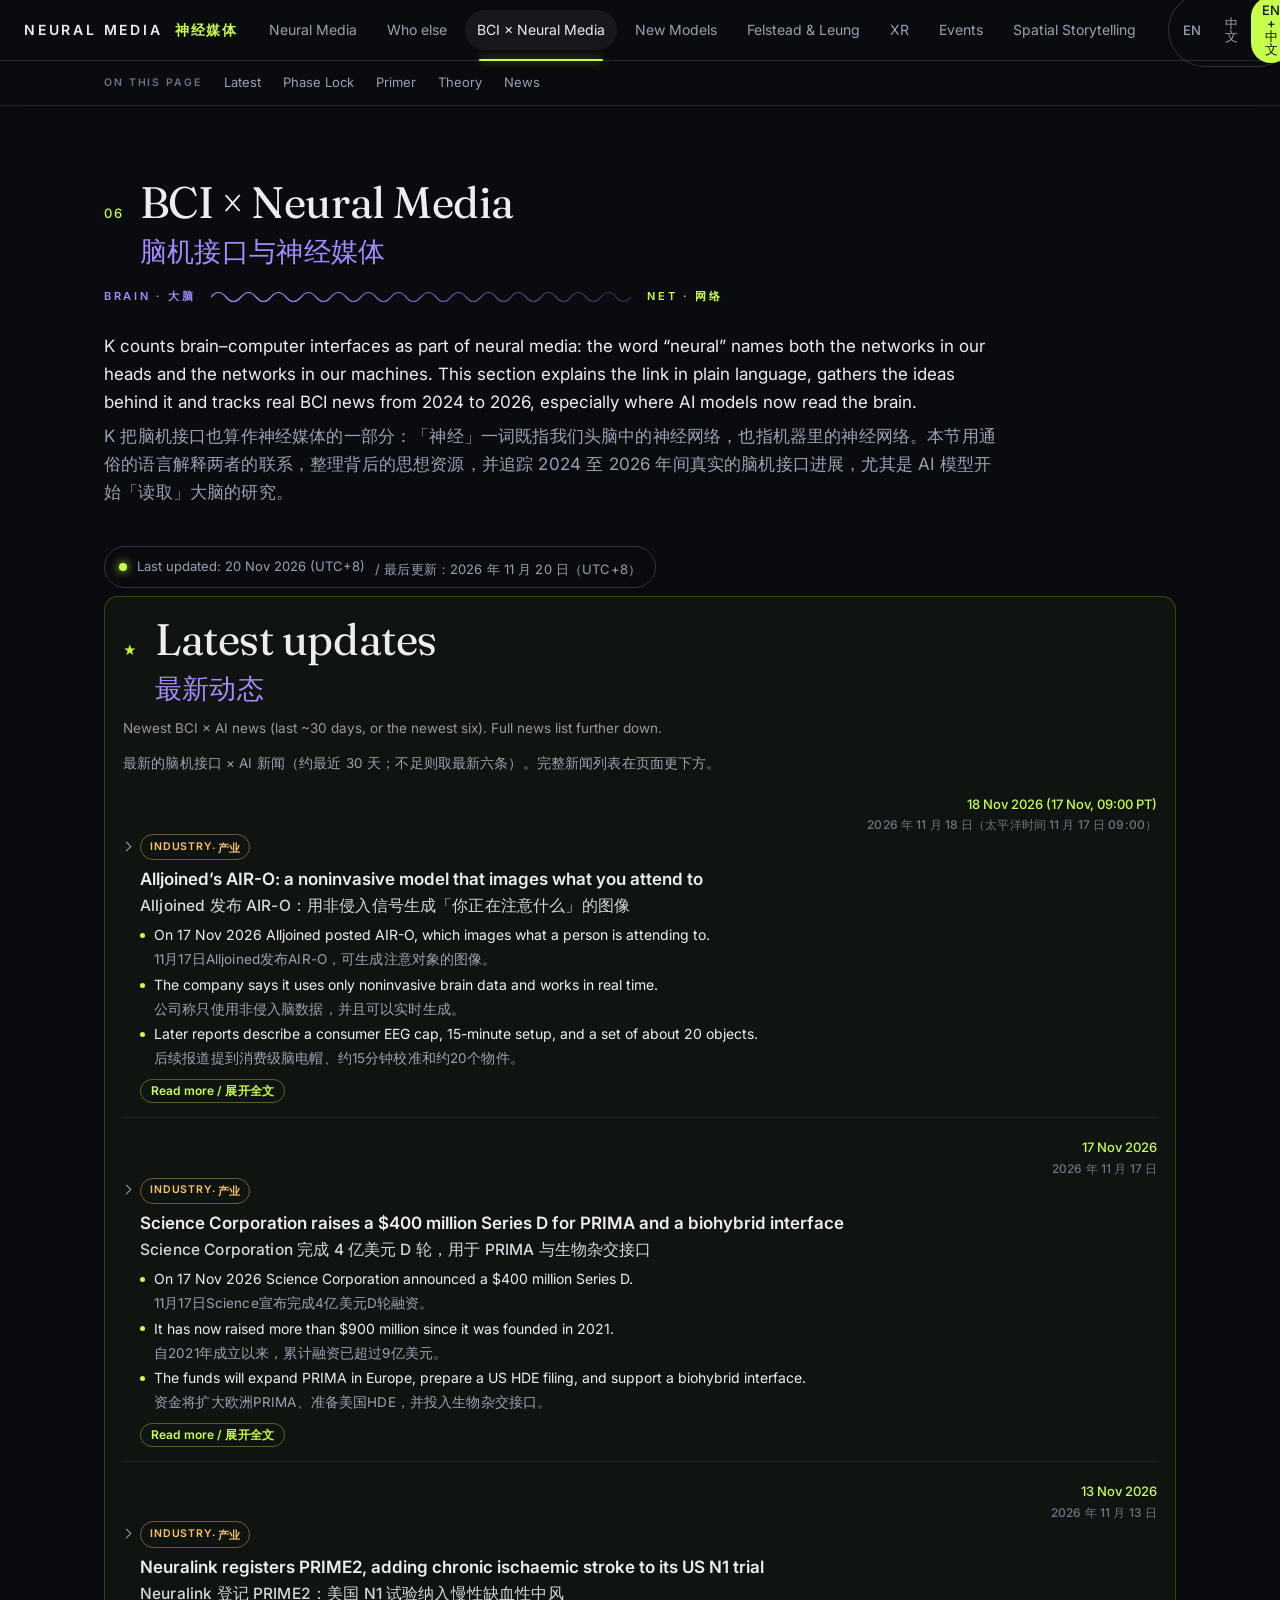
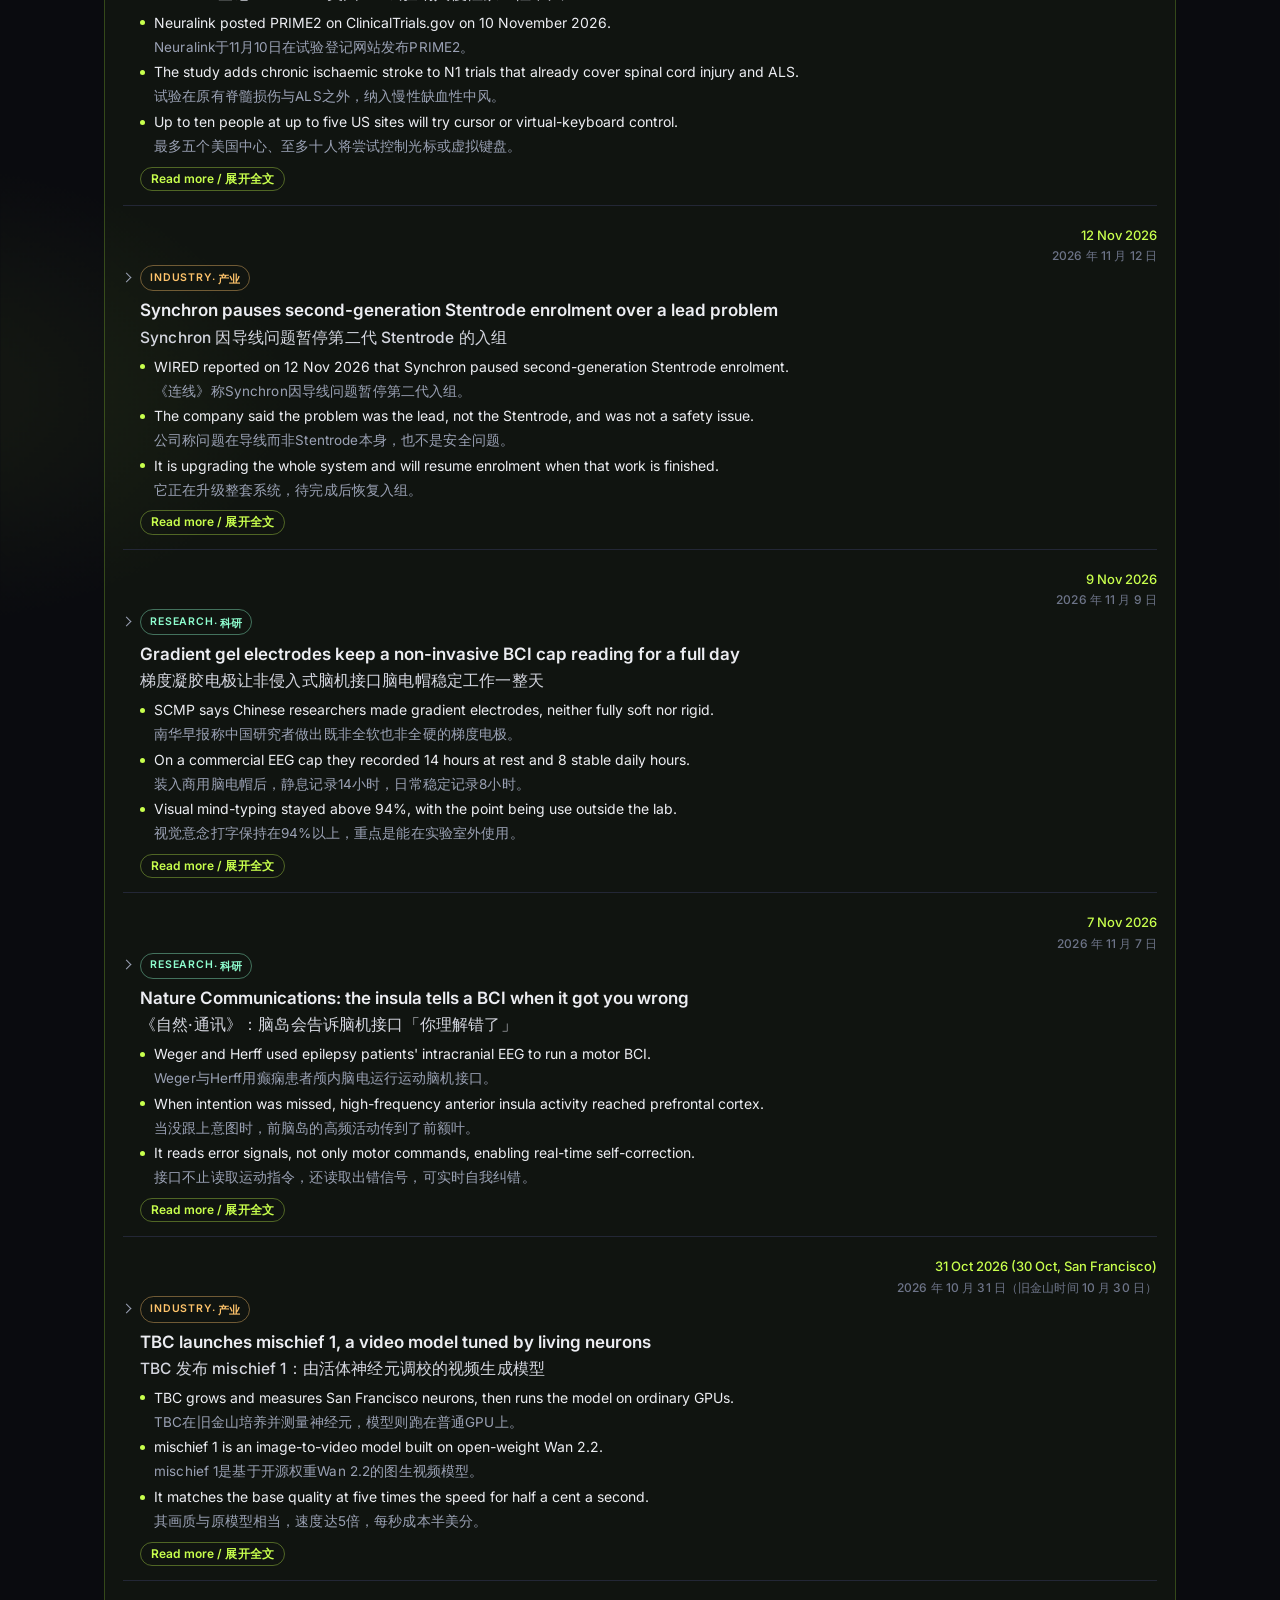
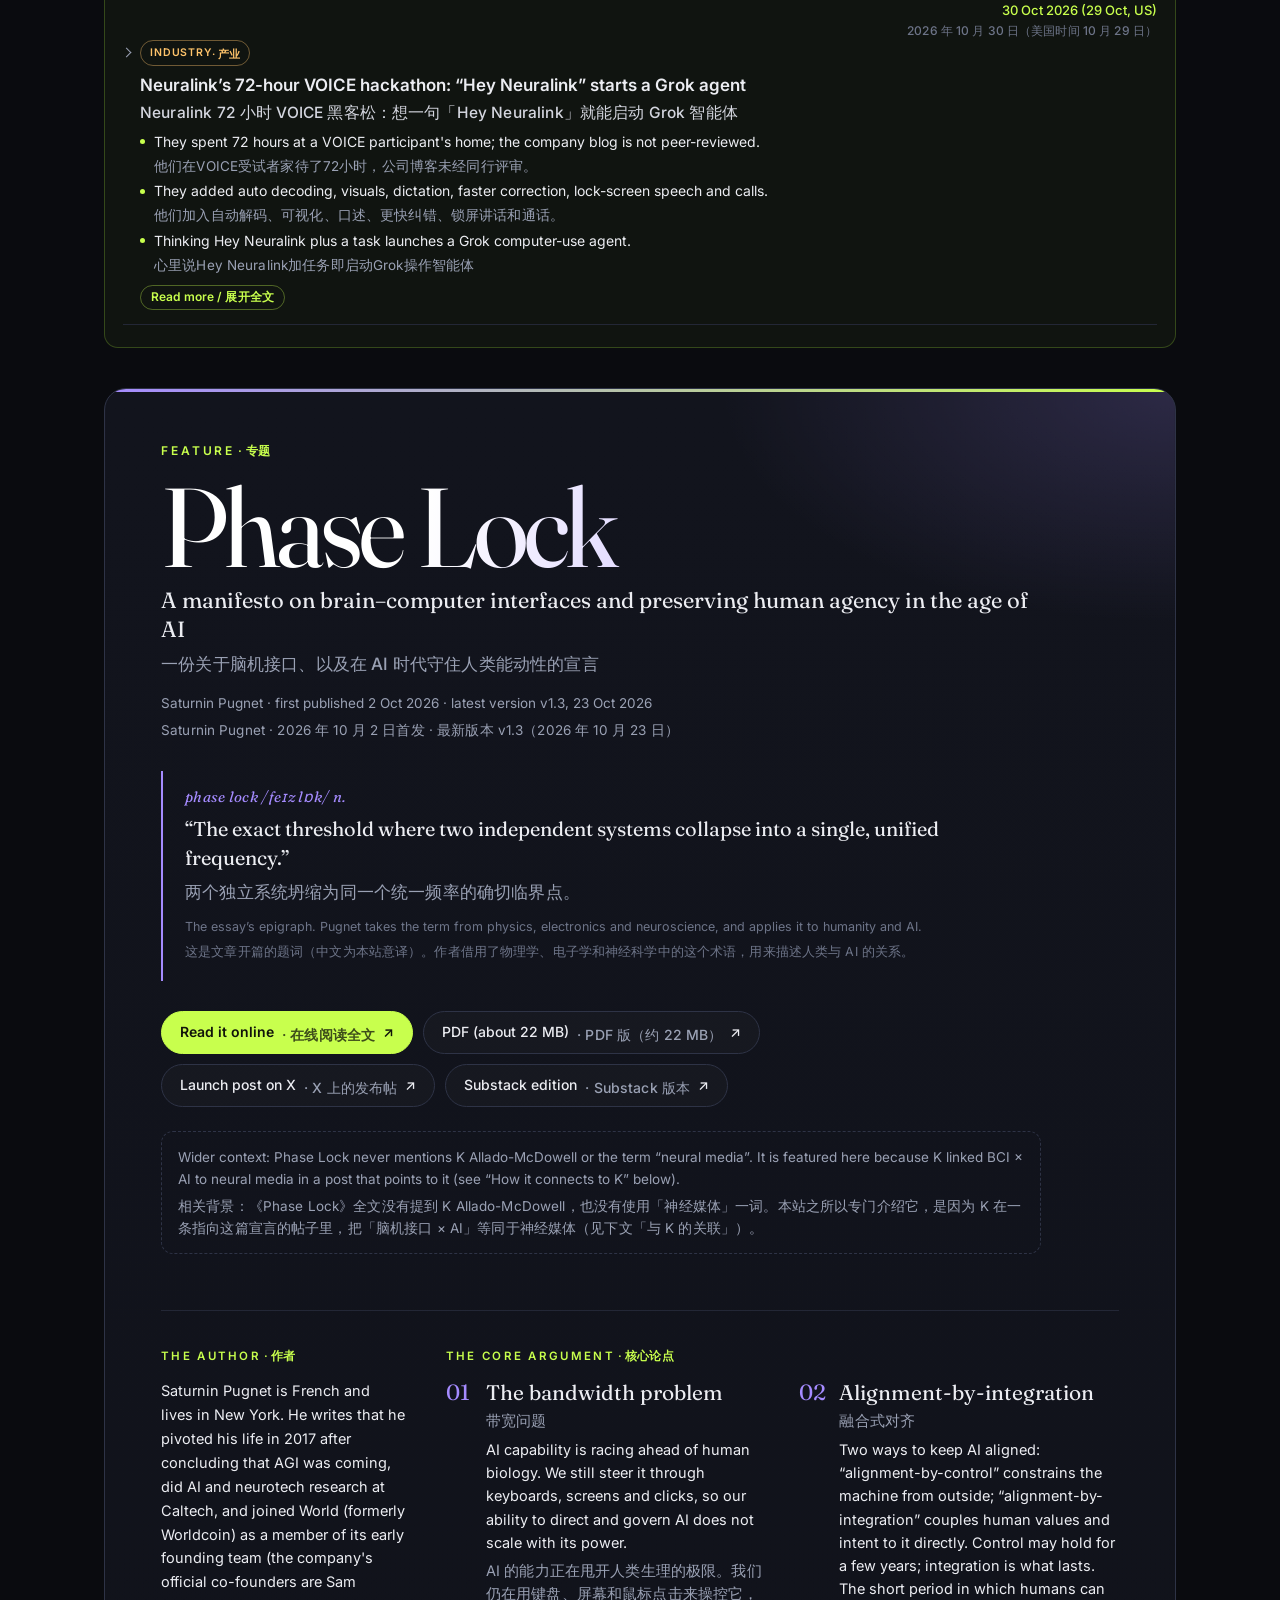
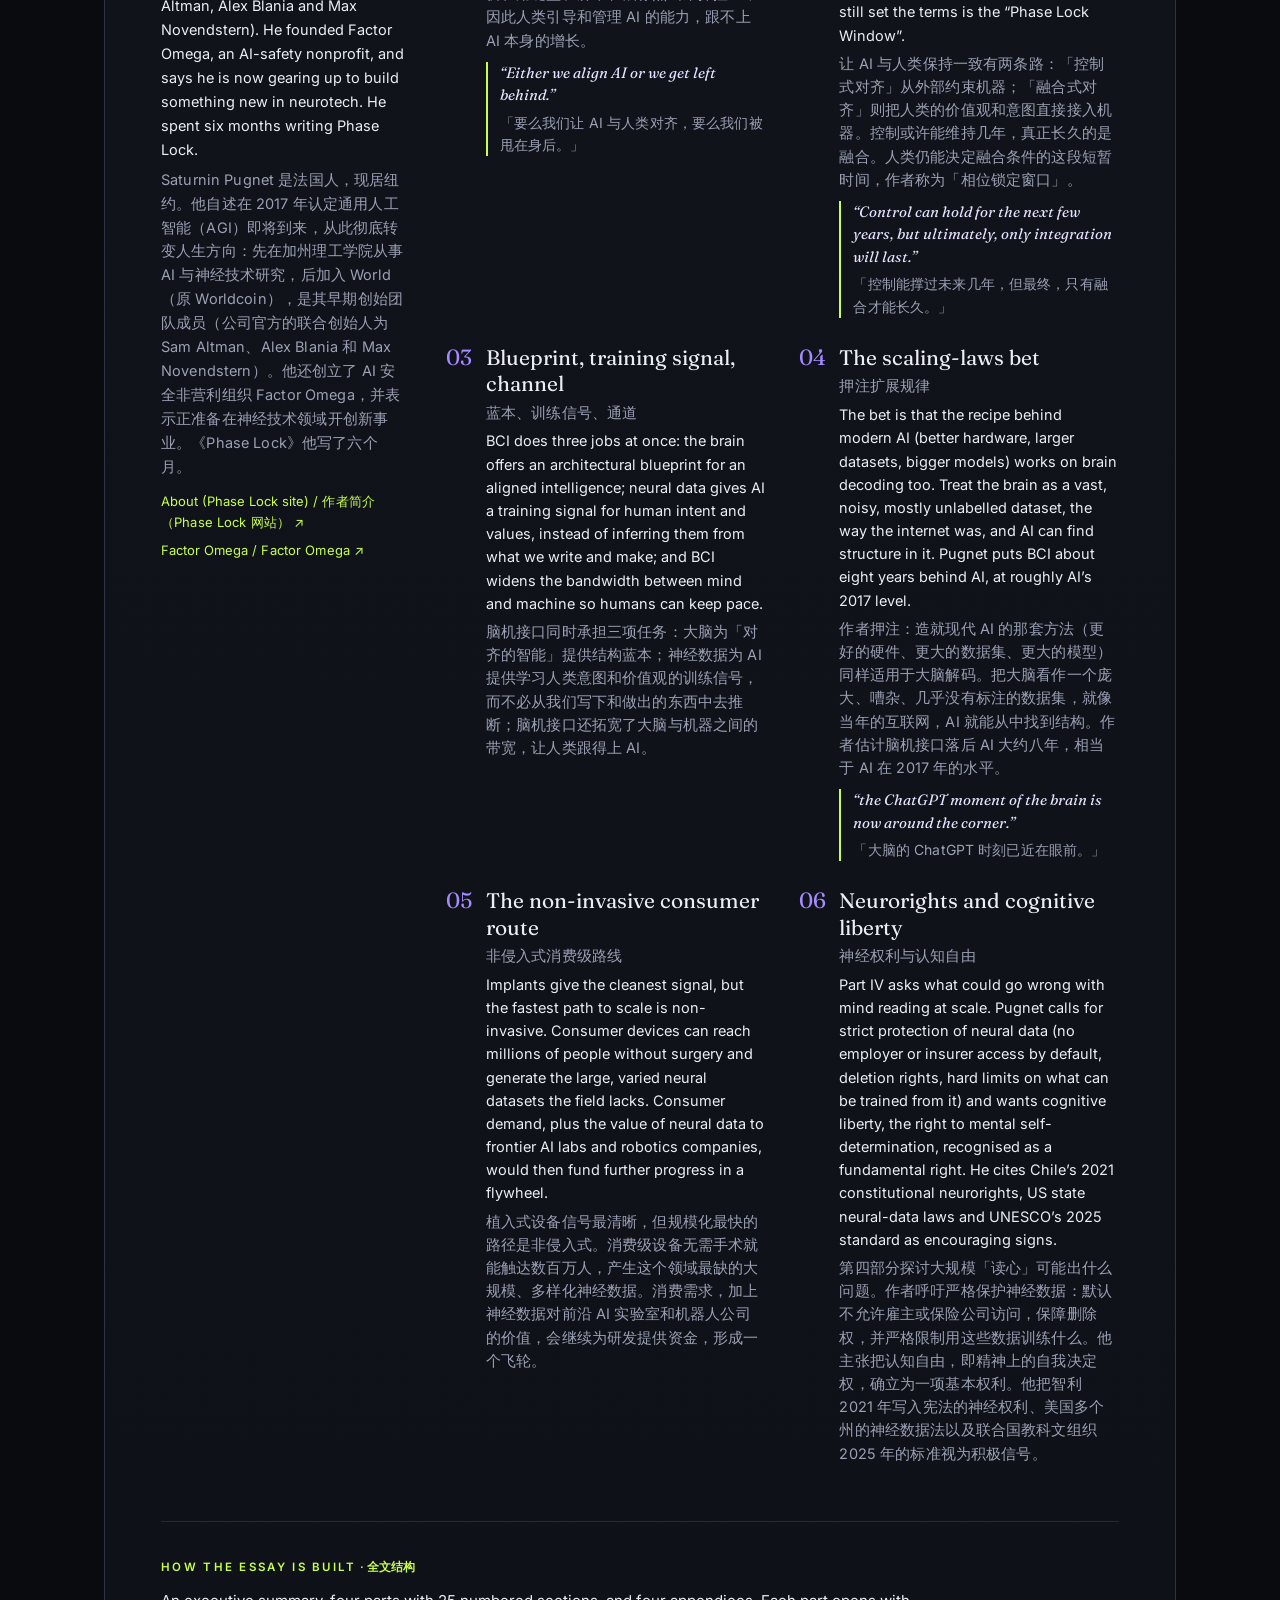
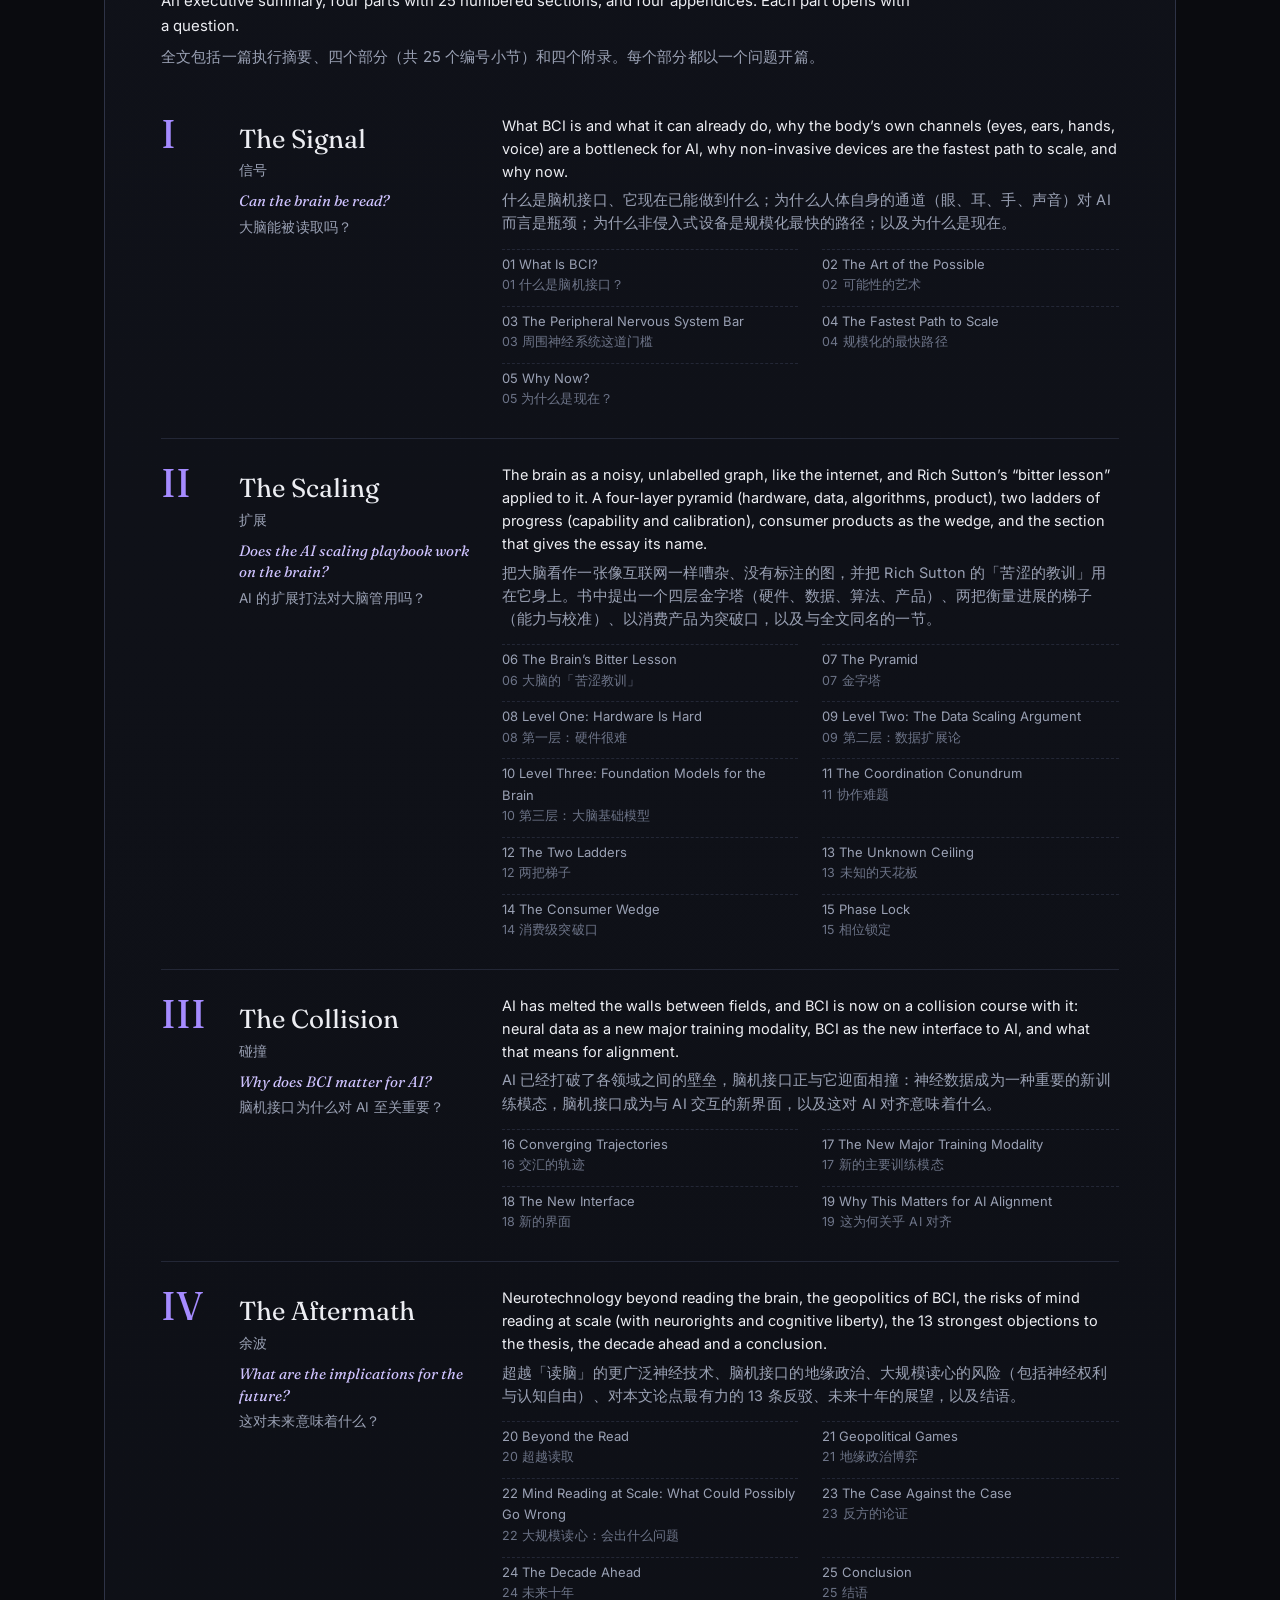
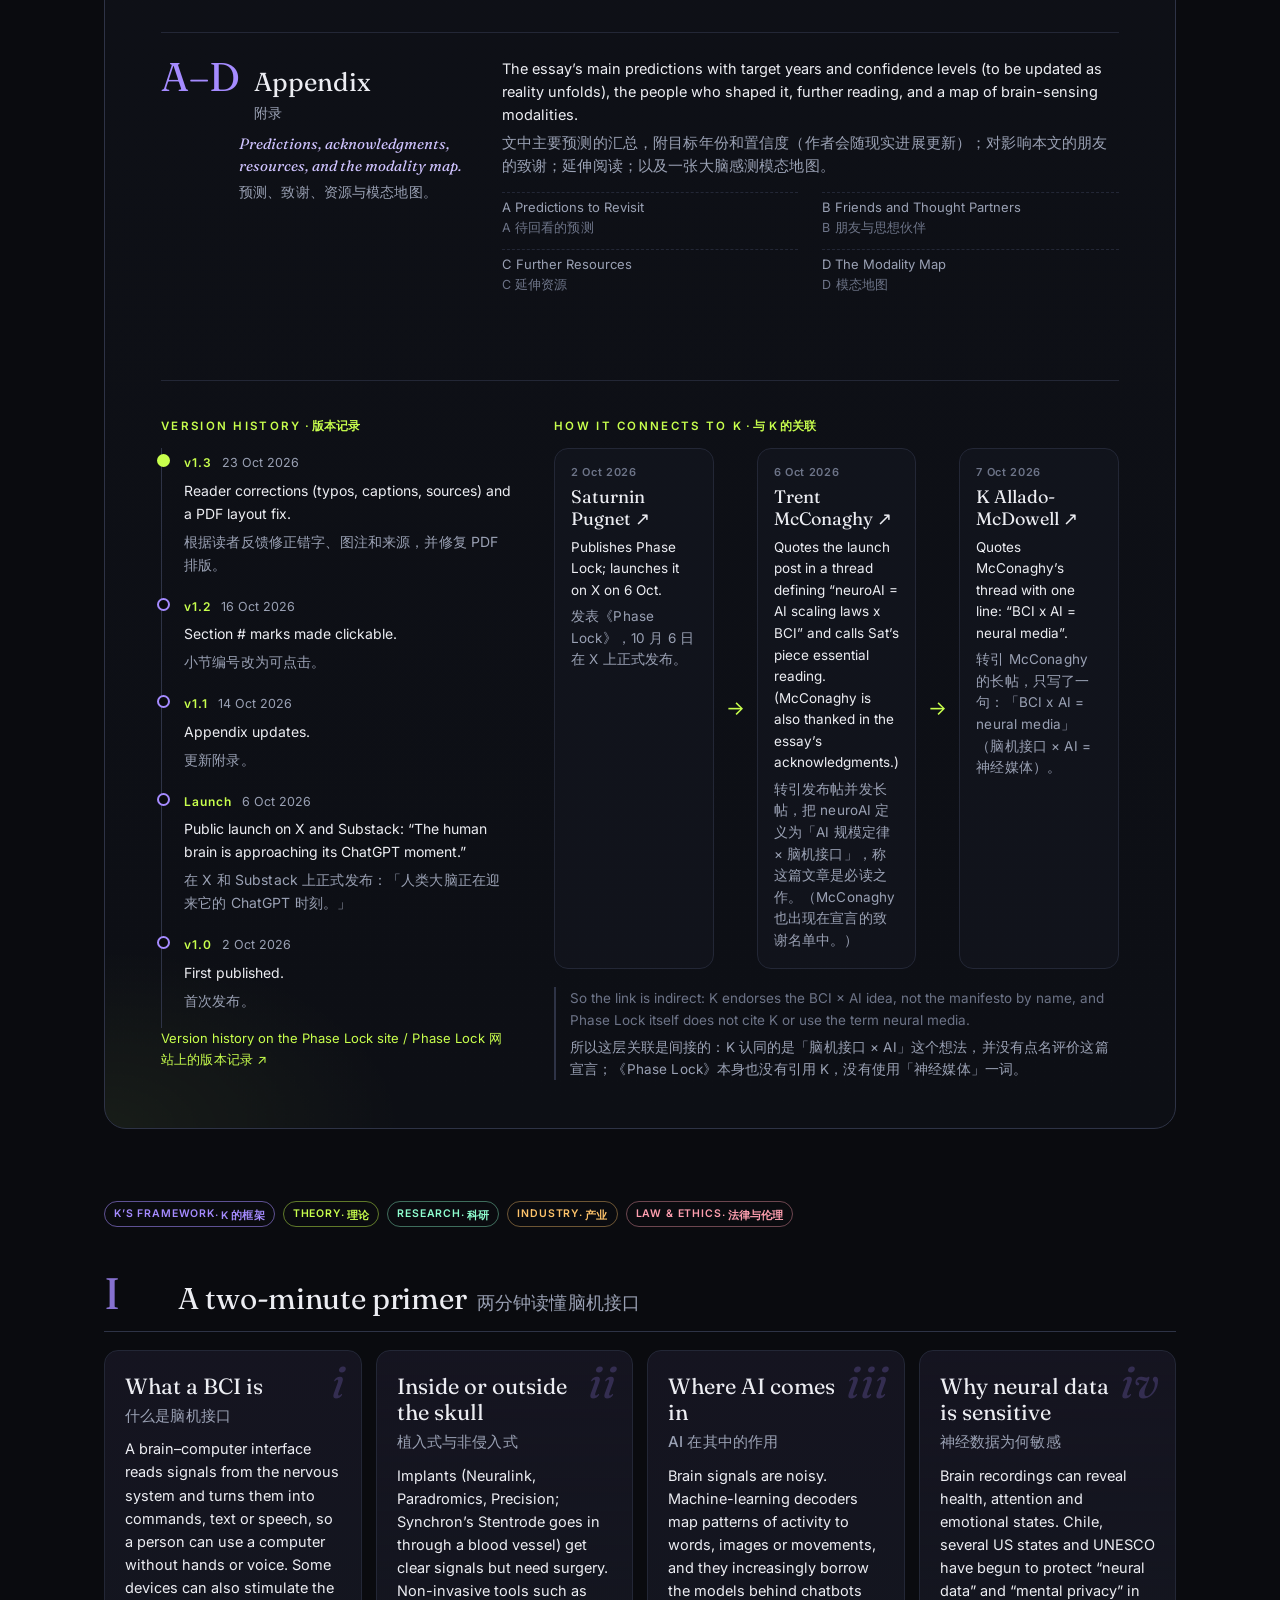
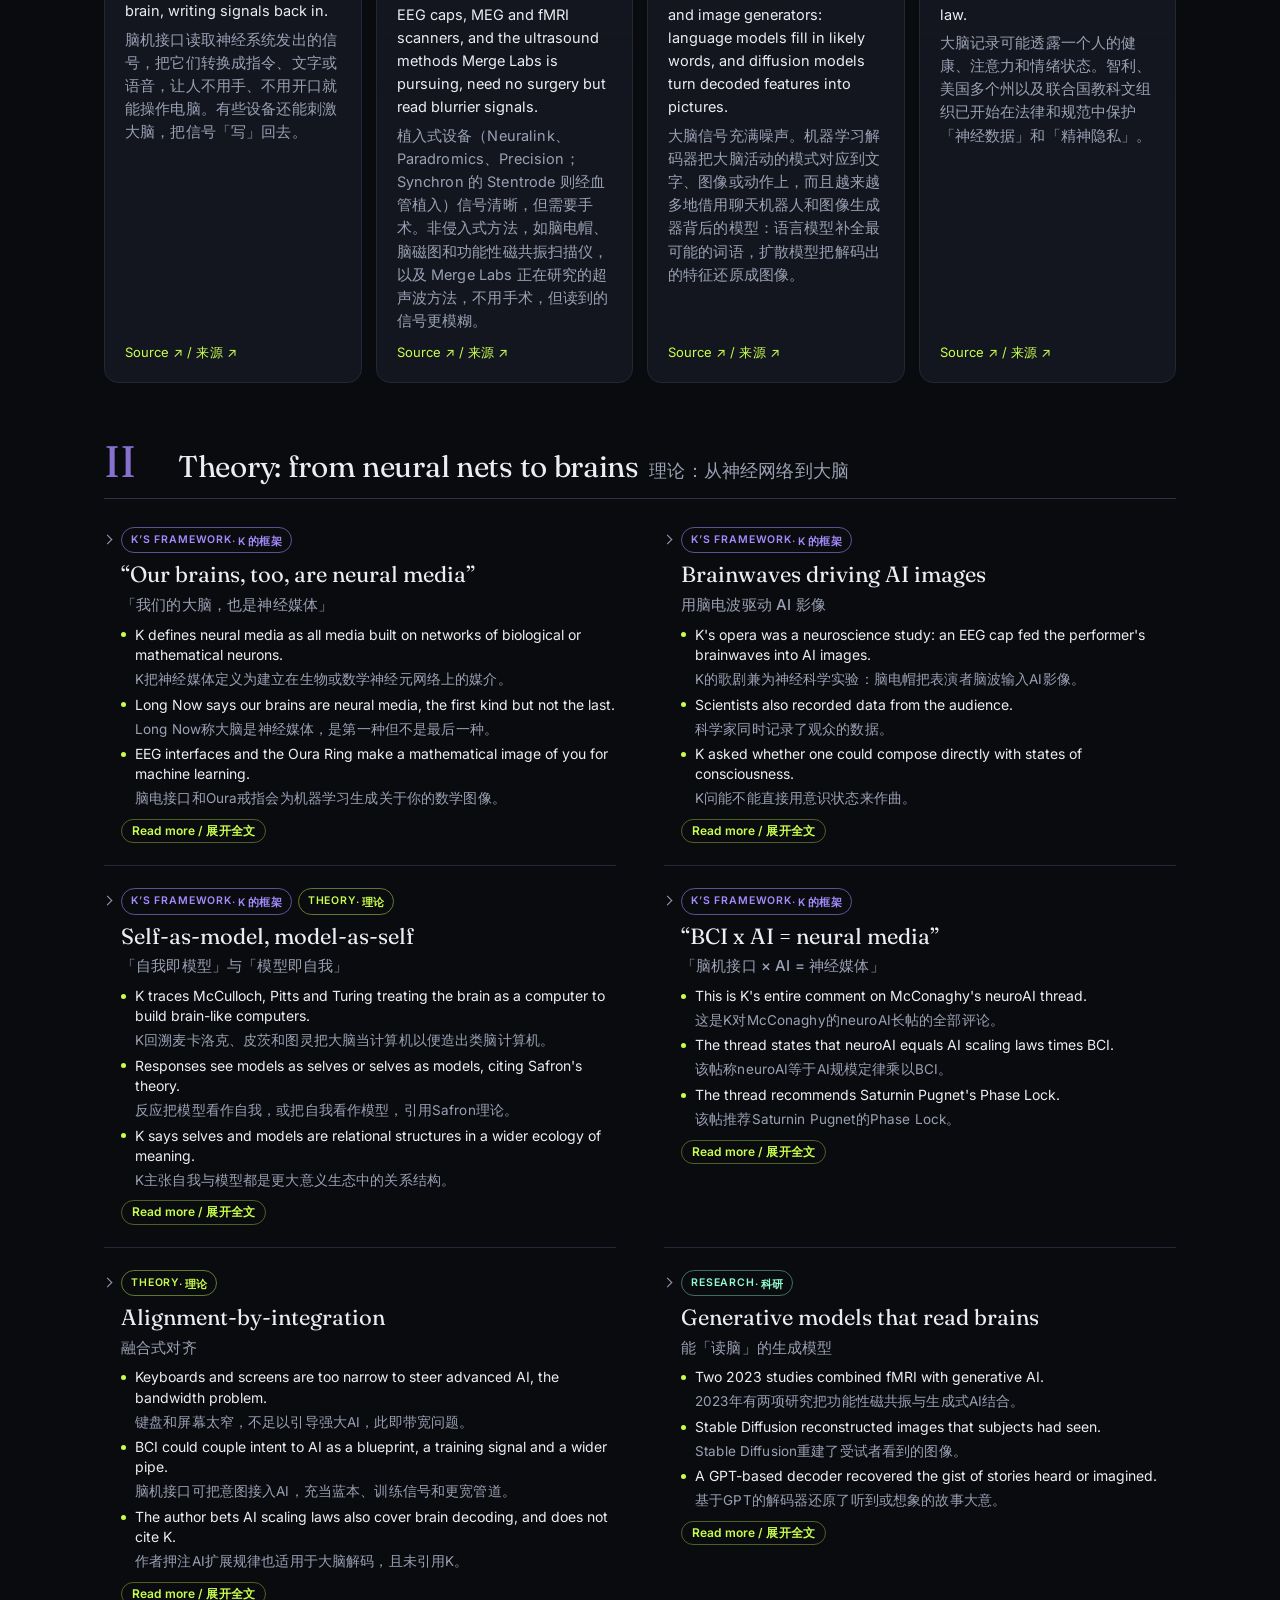
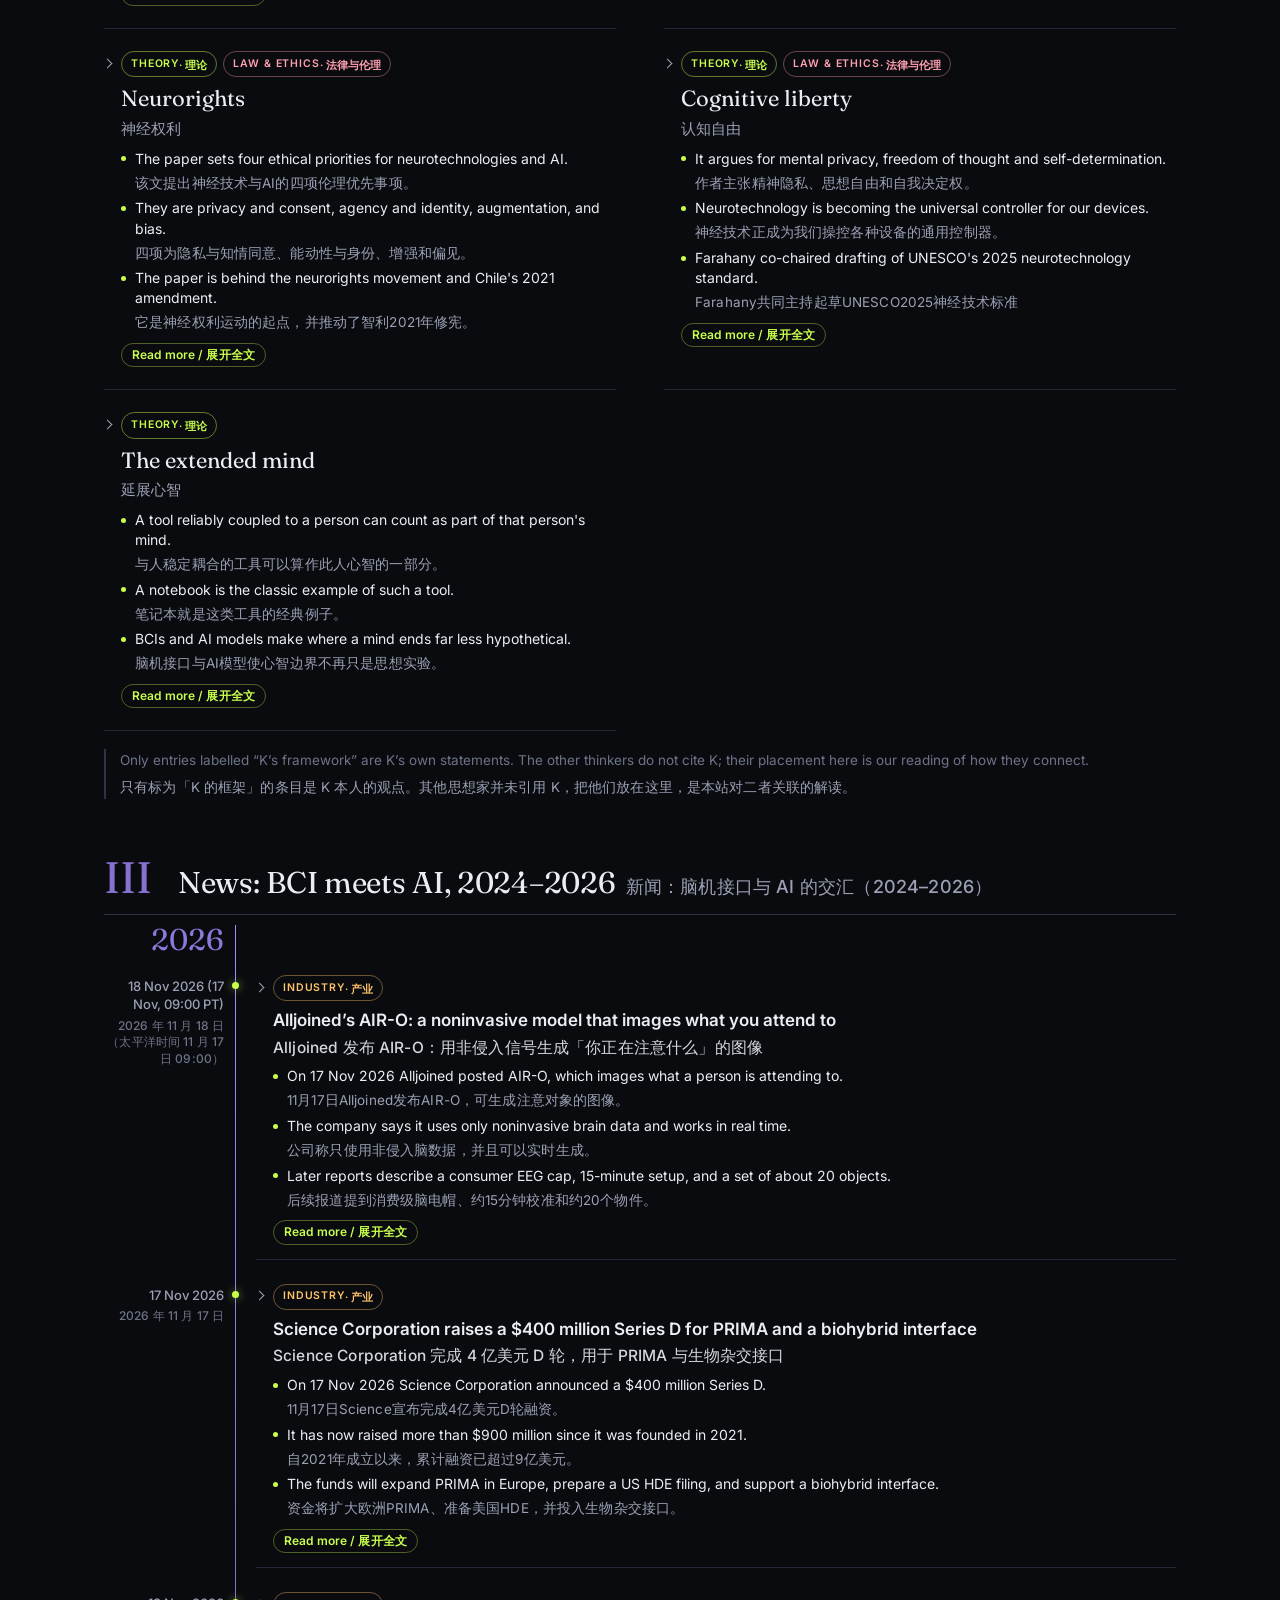
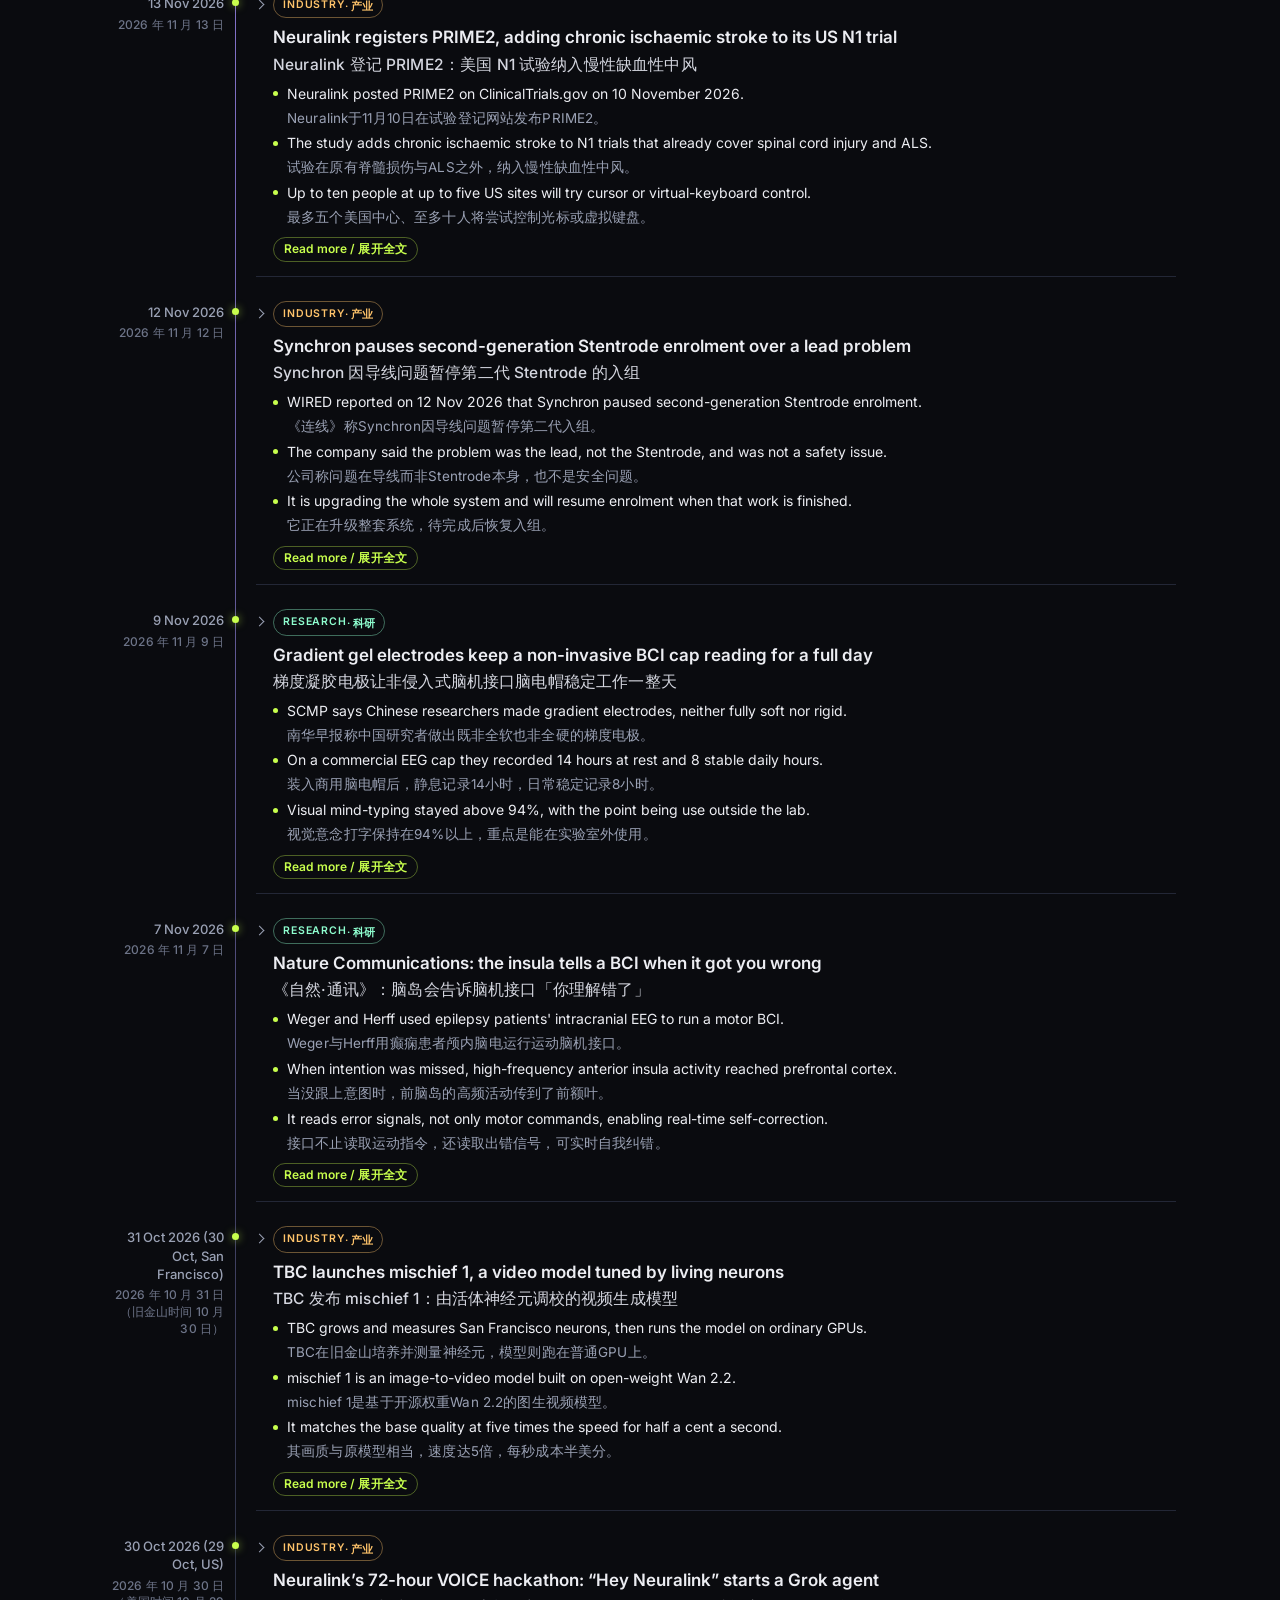
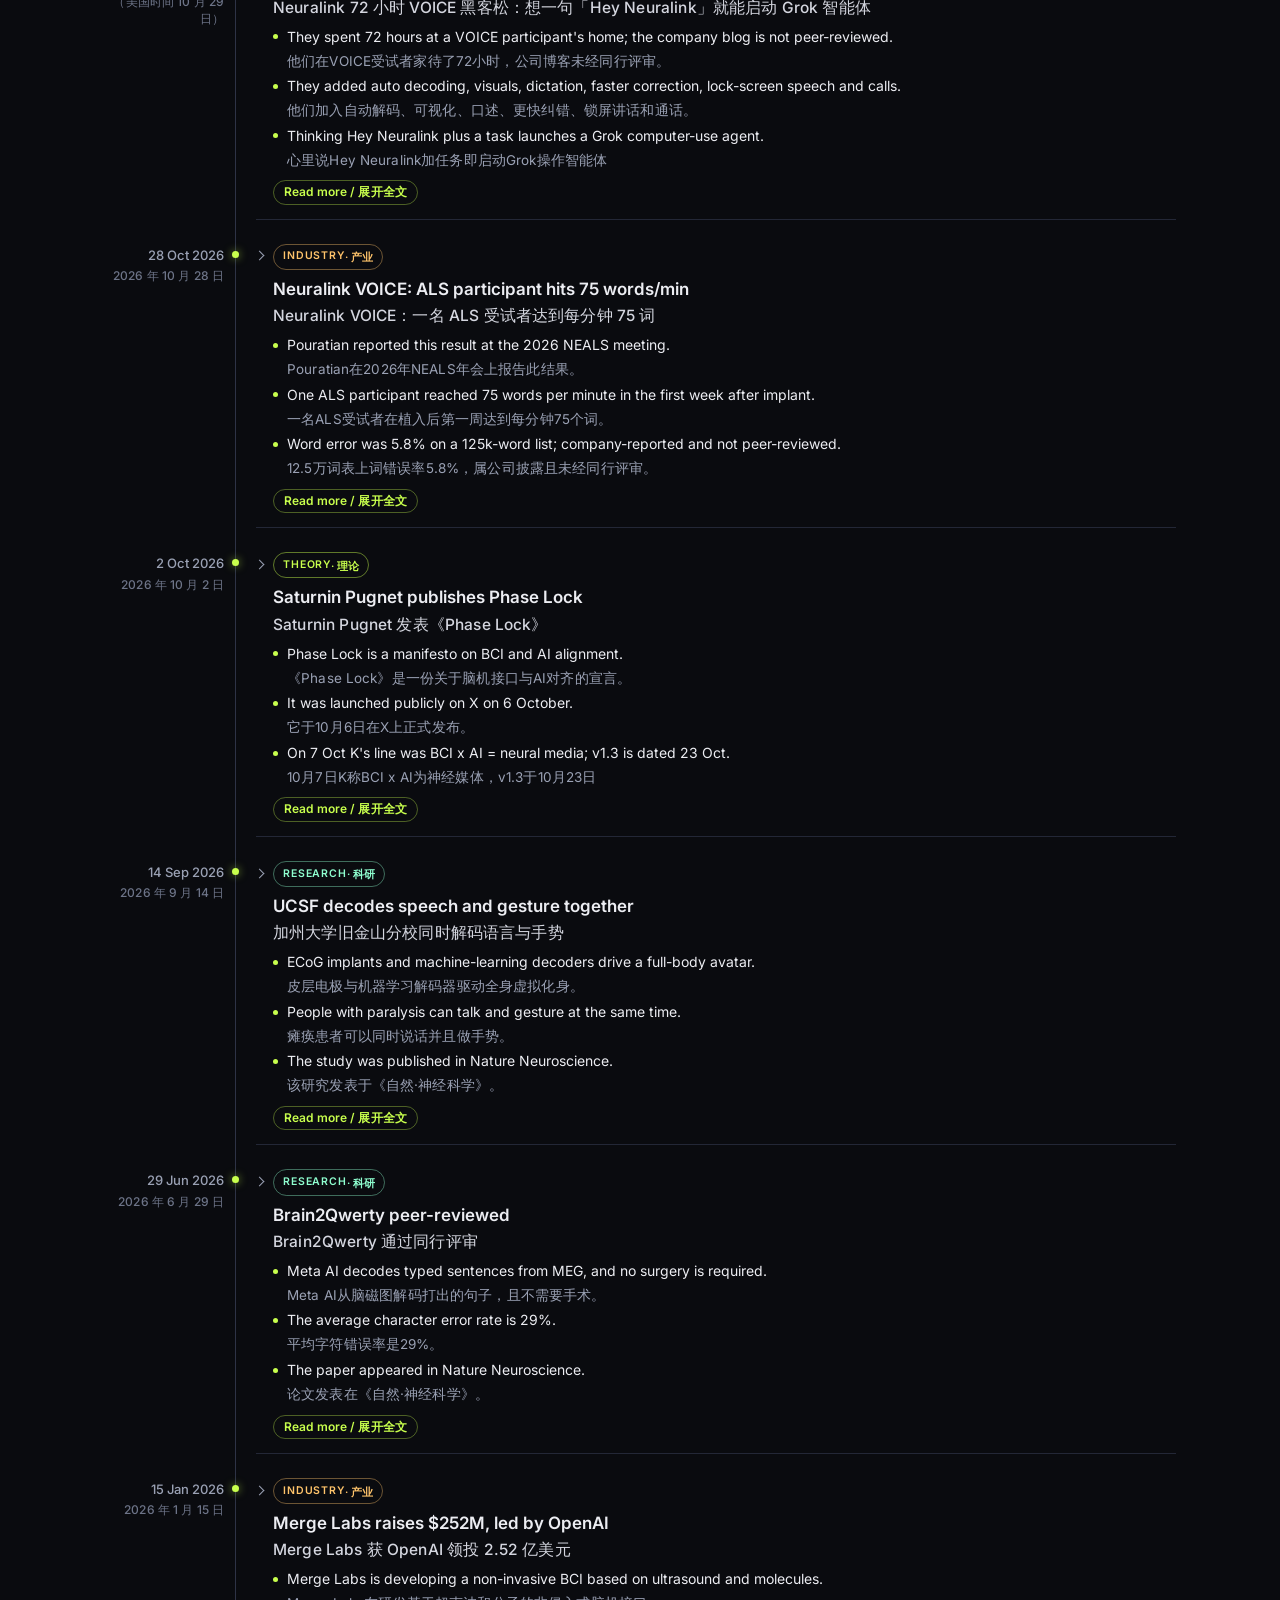
==== commit db943721: "Add bilingual spatial storytelling directory" ====
--- a/bci.html
+++ b/bci.html
@@ -41,7 +41,7 @@
 
 /* top bar */
 .topbar{position:sticky;top:0;z-index:20;background:rgba(10,11,15,.82);backdrop-filter:blur(10px);-webkit-backdrop-filter:blur(10px);border-bottom:1px solid var(--line)}
-.bar{display:flex;align-items:center;gap:20px;height:60px}
+.bar{display:flex;align-items:center;gap:20px;height:60px;max-width:1380px}
 .brand{font:600 14px/1 var(--sans);letter-spacing:.2em;text-decoration:none;white-space:nowrap}
 .brand span{color:var(--accent);letter-spacing:.1em;margin-left:6px}
 .nav{display:flex;gap:18px;margin-left:auto;font-size:14px;color:var(--muted)}
@@ -292,7 +292,7 @@
 .sublabel{font:600 10.5px/1 var(--sans);letter-spacing:.18em;text-transform:uppercase;color:var(--dim)}
 .block.page-first{border-top:0;padding-top:72px}
 .links a.internal{color:var(--violet)}
-@media (max-width:960px){
+@media (max-width:1180px){
   .bar{flex-wrap:wrap;height:auto;padding-top:10px;padding-bottom:0;gap:10px 16px}
   .nav{order:3;width:100%;margin:0 -6px;overflow-x:auto;scrollbar-width:none;padding-bottom:8px}
   .nav::-webkit-scrollbar{display:none}
@@ -719,7 +719,7 @@
 <header class="topbar">
   <div class="wrap bar">
     <a class="brand" href="index.html" data-internal>NEURAL MEDIA <span>神经媒体</span></a>
-    <nav class="nav" aria-label="Pages · 页面"><a href="index.html" data-internal><span class="t en">Neural Media</span><span class="t zh">神经媒体总览</span></a><a href="who-else.html" data-internal><span class="t en">Who else</span><span class="t zh">其他研究者</span></a><a href="#top" data-internal aria-current="page"><span class="t en">BCI × Neural Media</span><span class="t zh">脑机接口与神经媒体</span></a><a href="new-models.html" data-internal><span class="t en">New Models</span><span class="t zh">New Models 与 Lil Internet</span></a><a href="felstead-leung.html" data-internal><span class="t en">Felstead & Leung</span><span class="t zh">Felstead 与 Leung</span></a><a href="xr.html" data-internal><span class="t en">XR</span><span class="t zh">扩展现实</span></a><a href="events.html" data-internal><span class="t en">Events</span><span class="t zh">活动</span></a></nav>
+    <nav class="nav" aria-label="Pages · 页面"><a href="index.html" data-internal><span class="t en">Neural Media</span><span class="t zh">神经媒体总览</span></a><a href="who-else.html" data-internal><span class="t en">Who else</span><span class="t zh">其他研究者</span></a><a href="#top" data-internal aria-current="page"><span class="t en">BCI × Neural Media</span><span class="t zh">脑机接口与神经媒体</span></a><a href="new-models.html" data-internal><span class="t en">New Models</span><span class="t zh">New Models 与 Lil Internet</span></a><a href="felstead-leung.html" data-internal><span class="t en">Felstead & Leung</span><span class="t zh">Felstead 与 Leung</span></a><a href="xr.html" data-internal><span class="t en">XR</span><span class="t zh">扩展现实</span></a><a href="events.html" data-internal><span class="t en">Events</span><span class="t zh">活动</span></a><a href="spatial-storytelling.html" data-internal><span class="t en">Spatial Storytelling</span><span class="t zh">空间叙事</span></a></nav>
     <div class="lang" role="group" aria-label="Language">
       <button data-lang="en" type="button">EN</button>
       <button data-lang="zh" type="button">中文</button>
@@ -733,7 +733,7 @@
 </main>
 <footer class="wrap foot" id="foot"></footer>
 <noscript><p class="wrap">This page needs JavaScript to render. 本页面需要启用 JavaScript。</p></noscript>
-<script>window.__NM_DATA__ = {"meta": {"last_updated": "2026-11-20", "launched": "2026-10-21", "timezone": "UTC+8", "note": {"en": "No new standalone Neural Media book or essay from K has appeared in 2026 so far. This year's activity is posts, interviews, talks, an exhibition, a book release and papers by other writers that cite K's neural media essays. Items tagged “Wider context” are either K's recent activity that isn't about neural media itself, or related work by others that doesn't directly engage K's framework. Dates are shown in China time (UTC+8), so US-dated posts can appear one day later.", "zh": "截至目前，K 在 2026 年尚未发表新的「神经媒体」专著或独立文章。今年的动态主要是社交媒体帖子、访谈、演讲、展览、一本新书的发行，以及其他作者引用 K 神经媒体文章的论文。标为「相关背景」的条目，或是并非专门讨论神经媒体的 K 的近期动态，或是未直接讨论 K 理论框架的其他人的相关工作。所有日期均按北京时间（UTC+8）显示，因此美国时间发布的帖子可能会显示为晚一天。"}}, "types": {"video": {"en": "Video", "zh": "视频"}, "post": {"en": "Post", "zh": "帖子"}, "essay": {"en": "Essay/Paper", "zh": "文章/论文"}, "interview": {"en": "Interview", "zh": "访谈"}, "podcast": {"en": "Podcast", "zh": "播客"}, "talk": {"en": "Talk", "zh": "演讲"}, "exhibition": {"en": "Exhibition", "zh": "展览"}, "book": {"en": "Book", "zh": "图书"}, "context": {"en": "Wider context", "zh": "相关背景"}, "course": {"en": "Course", "zh": "课程"}, "performance": {"en": "Performance", "zh": "演出"}}, "bci": {"title": {"en": "BCI × Neural Media", "zh": "脑机接口与神经媒体"}, "lead": {"en": "K counts brain–computer interfaces as part of neural media: the word “neural” names both the networks in our heads and the networks in our machines. This section explains the link in plain language, gathers the ideas behind it and tracks real BCI news from 2024 to 2026, especially where AI models now read the brain.", "zh": "K 把脑机接口也算作神经媒体的一部分：「神经」一词既指我们头脑中的神经网络，也指机器里的神经网络。本节用通俗的语言解释两者的联系，整理背后的思想资源，并追踪 2024 至 2026 年间真实的脑机接口进展，尤其是 AI 模型开始「读取」大脑的研究。"}, "note": {"en": "Only entries labelled “K’s framework” are K’s own statements. The other thinkers do not cite K; their placement here is our reading of how they connect.", "zh": "只有标为「K 的框架」的条目是 K 本人的观点。其他思想家并未引用 K，把他们放在这里，是本站对二者关联的解读。"}, "markers": {"k": {"en": "K’s framework", "zh": "K 的框架"}, "theory": {"en": "Theory", "zh": "理论"}, "research": {"en": "Research", "zh": "科研"}, "industry": {"en": "Industry", "zh": "产业"}, "law": {"en": "Law & ethics", "zh": "法律与伦理"}}, "primer": {"title": {"en": "A two-minute primer", "zh": "两分钟读懂脑机接口"}, "cards": [{"term": {"en": "What a BCI is", "zh": "什么是脑机接口"}, "text": {"en": "A brain–computer interface reads signals from the nervous system and turns them into commands, text or speech, so a person can use a computer without hands or voice. Some devices can also stimulate the brain, writing signals back in.", "zh": "脑机接口读取神经系统发出的信号，把它们转换成指令、文字或语音，让人不用手、不用开口就能操作电脑。有些设备还能刺激大脑，把信号「写」回去。"}, "url": "https://phaselock.satpugnet.com/part-1"}, {"term": {"en": "Inside or outside the skull", "zh": "植入式与非侵入式"}, "text": {"en": "Implants (Neuralink, Paradromics, Precision; Synchron’s Stentrode goes in through a blood vessel) get clear signals but need surgery. Non-invasive tools such as EEG caps, MEG and fMRI scanners, and the ultrasound methods Merge Labs is pursuing, need no surgery but read blurrier signals.", "zh": "植入式设备（Neuralink、Paradromics、Precision；Synchron 的 Stentrode 则经血管植入）信号清晰，但需要手术。非侵入式方法，如脑电帽、脑磁图和功能性磁共振扫描仪，以及 Merge Labs 正在研究的超声波方法，不用手术，但读到的信号更模糊。"}, "url": "https://www.nature.com/articles/s41593-026-02303-2"}, {"term": {"en": "Where AI comes in", "zh": "AI 在其中的作用"}, "text": {"en": "Brain signals are noisy. Machine-learning decoders map patterns of activity to words, images or movements, and they increasingly borrow the models behind chatbots and image generators: language models fill in likely words, and diffusion models turn decoded features into pictures.", "zh": "大脑信号充满噪声。机器学习解码器把大脑活动的模式对应到文字、图像或动作上，而且越来越多地借用聊天机器人和图像生成器背后的模型：语言模型补全最可能的词语，扩散模型把解码出的特征还原成图像。"}, "url": "https://www.nature.com/articles/d41586-025-03624-1"}, {"term": {"en": "Why neural data is sensitive", "zh": "神经数据为何敏感"}, "text": {"en": "Brain recordings can reveal health, attention and emotional states. Chile, several US states and UNESCO have begun to protect “neural data” and “mental privacy” in law.", "zh": "大脑记录可能透露一个人的健康、注意力和情绪状态。智利、美国多个州以及联合国教科文组织已开始在法律和规范中保护「神经数据」和「精神隐私」。"}, "url": "https://www.unesco.org/en/articles/ethics-neurotechnology-unesco-adopts-first-global-standard-cutting-edge-technology"}]}, "theory": {"title": {"en": "Theory: from neural nets to brains", "zh": "理论：从神经网络到大脑"}, "entries": [{"name": {"en": "“Our brains, too, are neural media”", "zh": "「我们的大脑，也是神经媒体」"}, "marks": ["k"], "source": {"en": "K at Long Now, 25 Feb 2025", "zh": "K 在 Long Now 的演讲，2025 年 2 月 25 日"}, "line": {"en": "K defines neural media as all media built on networks of neurons, biological or mathematical. Long Now’s summary of the talk puts it plainly: our brains are neural media, “the first of their kind, but not the last”. In the talk K lists EEG brain–computer interfaces beside the Oura Ring as biometric tools that make “a mathematical image of you” for machine learning.", "zh": "K 把神经媒体定义为一切建立在神经元网络之上的媒介，无论是生物的还是数学的。Long Now 对这场演讲的介绍说得很直白：我们的大脑就是神经媒体，「第一种，但不是最后一种」。K 在演讲中把脑电脑机接口和 Oura 智能戒指并列，称它们都是生物识别工具，会为机器学习生成「一个关于你的数学图像」。"}, "key_points": [{"en": "K defines neural media as all media built on networks of biological or mathematical neurons.", "zh": "K把神经媒体定义为建立在生物或数学神经元网络上的媒介。"}, {"en": "Long Now says our brains are neural media, the first kind but not the last.", "zh": "Long Now称大脑是神经媒体，是第一种但不是最后一种。"}, {"en": "EEG interfaces and the Oura Ring make a mathematical image of you for machine learning.", "zh": "脑电接口和Oura戒指会为机器学习生成关于你的数学图像。"}], "url": "https://longnow.org/talks/02025-allado-mcdowell/"}, {"name": {"en": "Brainwaves driving AI images", "zh": "用脑电波驱动 AI 影像"}, "marks": ["k"], "source": {"en": "Song of the Ambassadors, 2022", "zh": "《大使之歌》，2022"}, "line": {"en": "K’s opera was also a neuroscience study: an EEG cap fed a performer’s brainwaves into AI-generated projections, while scientists recorded the audience. K recalls this kind of work at the start of the Long Now talk. K’s question at the time: “could you actually compose with states of consciousness?”", "zh": "K 的这部歌剧同时也是一项神经科学实验：脑电帽把一位表演者的脑电波输入 AI 生成的影像，科学家同时记录观众的数据。K 在 Long Now 演讲开头回忆的正是这类创作。K 当时的提问是：「能不能直接用意识状态来作曲？」"}, "key_points": [{"en": "K's opera was a neuroscience study: an EEG cap fed the performer's brainwaves into AI images.", "zh": "K的歌剧兼为神经科学实验：脑电帽把表演者脑波输入AI影像。"}, {"en": "Scientists also recorded data from the audience.", "zh": "科学家同时记录了观众的数据。"}, {"en": "K asked whether one could compose directly with states of consciousness.", "zh": "K问能不能直接用意识状态来作曲。"}], "url": "https://www.digitalstorytellinglab.io/projects/song-of-the-ambassadors"}, {"name": {"en": "Self-as-model, model-as-self", "zh": "「自我即模型」与「模型即自我」"}, "marks": ["k", "theory"], "source": {"en": "K, “Designing Neural Media”, Gropius Bau, 2023", "zh": "K，《设计神经媒体》，柏林 Gropius Bau，2023"}, "line": {"en": "K traces how McCulloch, Pitts and Turing treated the brain as a computer in order to build brain-like computers. K names two responses: seeing models as selves, or seeing selves as models (citing Adam Safron’s world-modelling theory of consciousness, which draws on the free-energy principle and active inference). K proposes instead that selves and models are both relational structures in a wider ecology of meaning.", "zh": "K 回溯了麦卡洛克、皮茨和图灵如何把大脑当作计算机，进而造出类脑计算机。K 指出人们的两种反应：把模型看作自我，或把自我看作模型（文中引用了 Adam Safron 的「整合世界建模」意识理论，该理论借鉴了自由能原理和主动推理）。K 则主张：自我和模型都是更大的意义生态中的关系结构。"}, "key_points": [{"en": "K traces McCulloch, Pitts and Turing treating the brain as a computer to build brain-like computers.", "zh": "K回溯麦卡洛克、皮茨和图灵把大脑当计算机以便造出类脑计算机。"}, {"en": "Responses see models as selves or selves as models, citing Safron's theory.", "zh": "反应把模型看作自我，或把自我看作模型，引用Safron理论。"}, {"en": "K says selves and models are relational structures in a wider ecology of meaning.", "zh": "K主张自我与模型都是更大意义生态中的关系结构。"}], "url": "https://www.berlinerfestspiele.de/en/gropius-bau/programm/journal/2023/k-allado-mcdowell-designing-neural-media"}, {"name": {"en": "“BCI x AI = neural media”", "zh": "「脑机接口 × AI = 神经媒体」"}, "marks": ["k"], "source": {"en": "K on X, 7 Oct 2026", "zh": "K 在 X 上发帖，2026 年 10 月 7 日"}, "line": {"en": "K’s whole comment on Trent McConaghy’s thread “neuroAI = AI scaling laws x BCI”, which itself recommends Saturnin Pugnet’s Phase Lock.", "zh": "这是 K 对 Trent McConaghy 长帖「neuroAI = AI 规模定律 × 脑机接口」的全部评论，而那条长帖推荐的正是 Saturnin Pugnet 的《Phase Lock》。"}, "key_points": [{"en": "This is K's entire comment on McConaghy's neuroAI thread.", "zh": "这是K对McConaghy的neuroAI长帖的全部评论。"}, {"en": "The thread states that neuroAI equals AI scaling laws times BCI.", "zh": "该帖称neuroAI等于AI规模定律乘以BCI。"}, {"en": "The thread recommends Saturnin Pugnet's Phase Lock.", "zh": "该帖推荐Saturnin Pugnet的Phase Lock。"}], "url": "https://x.com/kalladomcdowell/status/2107760105198690608"}, {"name": {"en": "Alignment-by-integration", "zh": "融合式对齐"}, "marks": ["theory"], "source": {"en": "Saturnin Pugnet, Phase Lock, 2026", "zh": "Saturnin Pugnet，《Phase Lock》，2026"}, "line": {"en": "Keyboards and screens are too narrow a channel to steer advanced AI (“the bandwidth problem”). BCI could couple human intent to AI directly, as a blueprint, a training signal and a wider pipe. The bet is that AI’s scaling laws carry over to brain decoding. It does not cite K.", "zh": "键盘和屏幕这条通道太窄，不足以引导越来越强大的 AI（作者称之为「带宽问题」）。脑机接口可以把人的意图直接接入 AI，同时充当蓝本、训练信号和更宽的通道。作者押注 AI 的扩展规律同样适用于大脑解码。文中没有引用 K。"}, "key_points": [{"en": "Keyboards and screens are too narrow to steer advanced AI, the bandwidth problem.", "zh": "键盘和屏幕太窄，不足以引导强大AI，此即带宽问题。"}, {"en": "BCI could couple intent to AI as a blueprint, a training signal and a wider pipe.", "zh": "脑机接口可把意图接入AI，充当蓝本、训练信号和更宽管道。"}, {"en": "The author bets AI scaling laws also cover brain decoding, and does not cite K.", "zh": "作者押注AI扩展规律也适用于大脑解码，且未引用K。"}], "url": "https://phaselock.satpugnet.com/", "internal": {"href": "#phase-lock", "label": {"en": "Feature chapter above", "zh": "见上方专题"}}}, {"name": {"en": "Generative models that read brains", "zh": "能「读脑」的生成模型"}, "marks": ["research"], "source": {"en": "Takagi & Nishimoto, CVPR 2023 · Tang et al., Nature Neuroscience, 1 May 2023", "zh": "高木优、西本伸志，CVPR 2023 · Tang 等，《自然·神经科学》，2023 年 5 月 1 日"}, "line": {"en": "Two 2023 studies used fMRI with generative AI: Stable Diffusion to reconstruct images people saw, and a GPT-based decoder to recover the gist of stories people heard or imagined. Artificial neural nets reading biological ones, the two meanings of “neural” meeting.", "zh": "2023 年的两项研究把功能性磁共振成像与生成式 AI 结合起来：一项用 Stable Diffusion 重建受试者看到的图像，另一项用基于 GPT 的解码器还原受试者听到或想象的故事大意。人工神经网络开始读取生物神经网络，「神经」的两层含义在这里交汇。"}, "key_points": [{"en": "Two 2023 studies combined fMRI with generative AI.", "zh": "2023年有两项研究把功能性磁共振与生成式AI结合。"}, {"en": "Stable Diffusion reconstructed images that subjects had seen.", "zh": "Stable Diffusion重建了受试者看到的图像。"}, {"en": "A GPT-based decoder recovered the gist of stories heard or imagined.", "zh": "基于GPT的解码器还原了听到或想象的故事大意。"}], "url": "https://openaccess.thecvf.com/content/CVPR2023/html/Takagi_High-Resolution_Image_Reconstruction_With_Latent_Diffusion_Models_From_Human_Brain_CVPR_2023_paper.html", "links": [{"url": "https://www.nature.com/articles/s41593-023-01304-9", "label": {"en": "Tang et al. 2023", "zh": "Tang 等 2023"}}]}, {"name": {"en": "Neurorights", "zh": "神经权利"}, "marks": ["theory", "law"], "source": {"en": "Rafael Yuste, Sara Goering et al., Nature, 9 Nov 2017", "zh": "Rafael Yuste、Sara Goering 等，《自然》，2017 年 11 月 9 日"}, "line": {"en": "“Four ethical priorities for neurotechnologies and AI”: privacy and consent, agency and identity, augmentation, and bias. The paper behind the neurorights movement and Chile’s 2021 constitutional amendment.", "zh": "《神经技术与 AI 的四项伦理优先事项》：隐私与知情同意、能动性与身份认同、能力增强，以及偏见。这篇文章是神经权利运动的起点，也推动了智利 2021 年的修宪。"}, "key_points": [{"en": "The paper sets four ethical priorities for neurotechnologies and AI.", "zh": "该文提出神经技术与AI的四项伦理优先事项。"}, {"en": "They are privacy and consent, agency and identity, augmentation, and bias.", "zh": "四项为隐私与知情同意、能动性与身份、增强和偏见。"}, {"en": "The paper is behind the neurorights movement and Chile's 2021 amendment.", "zh": "它是神经权利运动的起点，并推动了智利2021年修宪。"}], "url": "https://www.nature.com/articles/551159a", "links": [{"url": "https://neurorightsfoundation.org/", "label": {"en": "Neurorights Foundation", "zh": "神经权利基金会"}}]}, {"name": {"en": "Cognitive liberty", "zh": "认知自由"}, "marks": ["theory", "law"], "source": {"en": "Nita Farahany, The Battle for Your Brain, 2023", "zh": "Nita Farahany，《大脑之争》，2023"}, "line": {"en": "Argues for a right to mental privacy, freedom of thought and self-determination as neurotech becomes the “universal controller” for our devices. Farahany later co-chaired the expert group that drafted UNESCO’s 2025 neurotechnology standard.", "zh": "随着神经技术成为我们操控各种设备的「通用控制器」，作者主张确立精神隐私、思想自由和自我决定的权利。Farahany 后来担任联合国教科文组织专家组联合主席，主持起草了 2025 年的神经技术伦理标准。"}, "key_points": [{"en": "It argues for mental privacy, freedom of thought and self-determination.", "zh": "作者主张精神隐私、思想自由和自我决定权。"}, {"en": "Neurotechnology is becoming the universal controller for our devices.", "zh": "神经技术正成为我们操控各种设备的通用控制器。"}, {"en": "Farahany co-chaired drafting of UNESCO's 2025 neurotechnology standard.", "zh": "Farahany共同主持起草UNESCO2025神经技术标准"}], "url": "https://us.macmillan.com/books/9781250272959/thebattleforyourbrain"}, {"name": {"en": "The extended mind", "zh": "延展心智"}, "marks": ["theory"], "source": {"en": "Andy Clark & David Chalmers, Analysis, 1998", "zh": "Andy Clark 与 David Chalmers，《分析》期刊，1998"}, "line": {"en": "The classic argument that a tool reliably coupled to a person, such as a notebook, can count as part of their mind. BCIs and AI models make the question of where a mind ends far less hypothetical.", "zh": "这是一个经典论证：一件与人稳定耦合的工具，比如笔记本，可以算作心智的一部分。脑机接口和 AI 模型让「心智的边界在哪里」不再只是思想实验。"}, "key_points": [{"en": "A tool reliably coupled to a person can count as part of that person's mind.", "zh": "与人稳定耦合的工具可以算作此人心智的一部分。"}, {"en": "A notebook is the classic example of such a tool.", "zh": "笔记本就是这类工具的经典例子。"}, {"en": "BCIs and AI models make where a mind ends far less hypothetical.", "zh": "脑机接口与AI模型使心智边界不再只是思想实验。"}], "url": "https://doi.org/10.1093/analys/58.1.7"}]}, "news": {"title": {"en": "News: BCI meets AI, 2024–2026", "zh": "新闻：脑机接口与 AI 的交汇（2024–2026）"}, "entries": [{"date": "2026-11-18", "date_display": {"en": "18 Nov 2026 (17 Nov, 09:00 PT)", "zh": "2026 年 11 月 18 日（太平洋时间 11 月 17 日 09:00）"}, "marks": ["industry"], "title": {"en": "Alljoined’s AIR-O: a noninvasive model that images what you attend to", "zh": "Alljoined 发布 AIR-O：用非侵入信号生成「你正在注意什么」的图像"}, "line": {"en": "On 17 November 2026 at 17:00 UTC (01:00 on 18 November, UTC+8), the San Francisco company Alljoined posted a demo of AIR-O. In the company’s words, the model “decodes what a person is attending to directly from brain scans,” and “using only noninvasive brain data, we can generate an image from scratch in real time that depicts where a person is focusing their attention.” Alljoined presents this as “the first of a new generation of algorithms that can read the shape of thoughts directly from brain activity.” Its site describes a “multi-object attention demo, November 2026.” Later write-ups (including Techiexpert on 18 November) add that the demo used a consumer EEG cap, that setup for a new user took about 15 minutes, and that tests so far involved a small set of about 20 objects, with weaker results on unfamiliar items; those figures are not in Alljoined’s own post. Brain activity driving a generative image is close to K’s “BCI × AI = neural media,” even though the company does not use that term.", "zh": "旧金山公司 Alljoined 于世界时 2026 年 11 月 17 日 17:00（北京时间 18 日 01:00）发布 AIR-O 演示。公司自己的表述是：该模型「直接从脑扫描中解码一个人正在注意什么」；「仅用非侵入脑数据，就能实时从零生成一幅描绘注意力落点的图像」。Alljoined 把它称为「能直接从脑活动中读出思想形状的新一代算法」的第一例。官网还写有「2026 年 11 月多对象注意力演示」。随后的报道（包括 11 月 18 日 Techiexpert）补充说，演示用的是消费级脑电帽，新用户校准约 15 分钟，目前大约在 20 个物件上测试，对不熟悉的对象更不准——这些数字并未出现在 Alljoined 自己的帖子里。用脑活动驱动生成图像，接近 K 所说的「脑机接口 × AI = 神经媒体」，尽管该公司并未使用这一术语。"}, "key_points": [{"en": "On 17 Nov 2026 Alljoined posted AIR-O, which images what a person is attending to.", "zh": "11月17日Alljoined发布AIR-O，可生成注意对象的图像。"}, {"en": "The company says it uses only noninvasive brain data and works in real time.", "zh": "公司称只使用非侵入脑数据，并且可以实时生成。"}, {"en": "Later reports describe a consumer EEG cap, 15-minute setup, and a set of about 20 objects.", "zh": "后续报道提到消费级脑电帽、约15分钟校准和约20个物件。"}], "url": "https://x.com/alljoined/status/2122736523007447048"}, {"date": "2026-11-17", "date_display": {"en": "17 Nov 2026", "zh": "2026 年 11 月 17 日"}, "marks": ["industry"], "title": {"en": "Science Corporation raises a $400 million Series D for PRIMA and a biohybrid interface", "zh": "Science Corporation 完成 4 亿美元 D 轮，用于 PRIMA 与生物杂交接口"}, "line": {"en": "On 17 November 2026, Science Corporation said it had raised a $400 million Series D, with participation from Khosla Ventures, the Ackman Oxman Institute, Tenet Healthcare, 885 Capital, Y Combinator and PLC Neurotech, among others, bringing total capital raised since its 2021 founding to more than $900 million. The company says the round comes a few months after the European commercial launch of PRIMA, which it calls the first brain-computer interface to be CE marked to restore form vision—the ability to read letters, numbers and words—for patients blinded by certain types of late-stage macular degeneration. It will use the money to widen PRIMA’s availability in Europe, prepare a US launch through the FDA’s Humanitarian Device Exemption pathway, expand research, manufacturing and operations, and invest further in its biohybrid program, a neural interface that integrates engineered neurons with the brain’s own circuits.", "zh": "Science Corporation 于 2026 年 11 月 17 日宣布完成 4 亿美元 D 轮融资，参与方包括 Khosla Ventures、Ackman Oxman Institute、Tenet Healthcare、885 Capital、Y Combinator 和 PLC Neurotech 等，自 2021 年成立以来累计融资超过 9 亿美元。公司称，此轮融资是在 PRIMA 于欧洲商业上市几个月后到来的；它把 PRIMA 称为首个获得 CE 标志、可帮助部分晚期黄斑变性致盲患者恢复「形状视觉」（认读字母、数字和词语）的脑机接口。资金将用于扩大 PRIMA 在欧洲的供应，通过美国 FDA 人道主义器械豁免路径准备上市，扩展研究、制造与运营，并继续投入其生物杂交项目：一种把工程神经元与大脑自身回路结合的神经接口。"}, "key_points": [{"en": "On 17 Nov 2026 Science Corporation announced a $400 million Series D.", "zh": "11月17日Science宣布完成4亿美元D轮融资。"}, {"en": "It has now raised more than $900 million since it was founded in 2021.", "zh": "自2021年成立以来，累计融资已超过9亿美元。"}, {"en": "The funds will expand PRIMA in Europe, prepare a US HDE filing, and support a biohybrid interface.", "zh": "资金将扩大欧洲PRIMA、准备美国HDE，并投入生物杂交接口。"}], "url": "https://science.xyz/news/series-d/"}, {"date": "2026-11-13", "date_display": {"en": "13 Nov 2026", "zh": "2026 年 11 月 13 日"}, "marks": ["industry"], "title": {"en": "Neuralink registers PRIME2, adding chronic ischaemic stroke to its US N1 trial", "zh": "Neuralink 登记 PRIME2：美国 N1 试验纳入慢性缺血性中风"}, "line": {"en": "Inside BCI reported on 13 November 2026 that Neuralink had posted PRIME2 (protocol N1-EFS-300, NCT07929792) on ClinicalTrials.gov on 10 November. It is an early feasibility study of the N1 Implant, placed in the motor cortex by the R1 surgical robot, and the record says it builds on a previous clinical investigation of the same system. Unlike PRIME, which required severe quadriplegia from spinal cord injury or ALS, PRIME2 adds chronic ischaemic stroke and accepts adults from 18 with no upper age limit. Up to 10 participants will be enrolled at up to five US sites; the University of Miami is the only site listed so far and is recruiting, with neurosurgeon Jonathan Jagid as principal investigator. Participants will try to control a computer cursor or virtual keyboard. The primary outcome is serious adverse device effects through a 90-day follow-up; the estimated start is November 2026, with primary completion in November 2027. A version posted on 12 November shortened the publicly listed eligibility criteria.", "zh": "Inside BCI 在 2026 年 11 月 13 日报道，Neuralink 已于 11 月 10 日在 ClinicalTrials.gov 登记 PRIME2（方案号 N1-EFS-300，NCT07929792）。这是一项关于 N1 植入物的早期可行性研究，由 R1 手术机器人把装置放入运动皮层；登记信息称它建立在此前同一系统的临床试验之上。与要求脊髓损伤或 ALS 所致严重四肢瘫痪的 PRIME 不同，PRIME2 纳入慢性缺血性中风，并接受 18 岁以上、不设上限的成年人。计划在最多五个美国中心招募至多 10 名参与者；目前只列出迈阿密大学，正在招募，首席研究者为神经外科医生 Jonathan Jagid。参与者将尝试用植入物控制电脑光标或虚拟键盘。主要终点是术后至 90 天随访期间的严重器械不良事件；预计 2026 年 11 月开始，主要完成时间 2027 年 11 月。11 月 12 日公布的版本缩短了对外列出的入组标准。"}, "key_points": [{"en": "Neuralink posted PRIME2 on ClinicalTrials.gov on 10 November 2026.", "zh": "Neuralink于11月10日在试验登记网站发布PRIME2。"}, {"en": "The study adds chronic ischaemic stroke to N1 trials that already cover spinal cord injury and ALS.", "zh": "试验在原有脊髓损伤与ALS之外，纳入慢性缺血性中风。"}, {"en": "Up to ten people at up to five US sites will try cursor or virtual-keyboard control.", "zh": "最多五个美国中心、至多十人将尝试控制光标或虚拟键盘。"}], "url": "https://insidebci.com/news/2026-11-13-neuralink-prime2-us-trial-chronic-ischemic-stroke-university-of-miami/"}, {"date": "2026-11-12", "date_display": {"en": "12 Nov 2026", "zh": "2026 年 11 月 12 日"}, "marks": ["industry"], "title": {"en": "Synchron pauses second-generation Stentrode enrolment over a lead problem", "zh": "Synchron 因导线问题暂停第二代 Stentrode 的入组"}, "line": {"en": "WIRED reported on 12 November 2026 that Synchron had paused clinical trials of its second-generation Stentrode after the device failed to perform as expected in initial study participants. In a statement to WIRED, the company said it voluntarily paused enrolment “after identifying a performance issue involving the lead, the cable that carries signals from the Stentrode to the implanted electronics.” It said the issue does not involve the Stentrode itself, that no device-related safety issues have been identified, and that the pause was a company decision, not an FDA-directed action. Synchron said it has brought lead design and manufacturing in-house, is upgrading the whole Stentrode system rather than fixing the lead alone, and will resume enrolment once the hardware upgrades are complete. It also said it will continue to support participants with Stentrode devices. WIRED added that the company is restructuring, cutting jobs and shrinking its New York footprint while building a San Diego team, including work on a separate device that would go “beyond the blood vessels altogether.”", "zh": "《连线》于 2026 年 11 月 12 日报道，Synchron 已暂停其第二代 Stentrode 的临床试验，因为该装置在最初的研究参与者身上未达到预期表现。公司向《连线》声明：在发现「导线（把 Stentrode 的信号送到植入电子模块的线缆）存在性能问题」后，自愿暂停入组。声明称问题不在 Stentrode 本身，尚未发现与器械相关的安全问题，暂停是公司决定，并非 FDA 指令。Synchron 说已把导线的设计与制造收回内部，不是只修导线，而是升级整套系统，待硬件升级完成后再恢复入组，并将继续为已植入者提供支持。《连线》还写道，公司正在重组，缩减纽约规模并在圣地亚哥组建团队，其中包括开发一种「不再局限于血管」的新装置。"}, "key_points": [{"en": "WIRED reported on 12 Nov 2026 that Synchron paused second-generation Stentrode enrolment.", "zh": "《连线》称Synchron因导线问题暂停第二代入组。"}, {"en": "The company said the problem was the lead, not the Stentrode, and was not a safety issue.", "zh": "公司称问题在导线而非Stentrode本身，也不是安全问题。"}, {"en": "It is upgrading the whole system and will resume enrolment when that work is finished.", "zh": "它正在升级整套系统，待完成后恢复入组。"}], "url": "https://www.wired.com/story/synchron-pauses-trials-of-its-brain-implant-due-to-performance-issues/"}, {"date": "2026-11-09", "date_display": {"en": "9 Nov 2026", "zh": "2026 年 11 月 9 日"}, "marks": ["research"], "title": {"en": "Gradient gel electrodes keep a non-invasive BCI cap reading for a full day", "zh": "梯度凝胶电极让非侵入式脑机接口脑电帽稳定工作一整天"}, "line": {"en": "SCMP reports that Chinese researchers built ‘gradient’ electrodes, neither uniformly soft nor rigid, and fitted them to a commercial EEG cap. The cap ran for 14 hours at rest, gave eight hours of stable recording while the wearer went about daily activities, and kept visual ‘mind-typing’ accuracy above 94%. The point is wearability: non-invasive BCIs that stay usable outside the lab, a precondition for everyday neural interfaces.", "zh": "据《南华早报》报道，中国研究团队做出一种「梯度」电极，既不是全软也不是全硬，装进商用脑电（EEG）帽后，静息状态下连续工作 14 小时；佩戴者日常活动时也能稳定记录 8 小时；视觉「意念打字」准确率保持在 94% 以上。重点是可穿戴性：非侵入式脑机接口要走出实验室、进入日常，这是前提。"}, "key_points": [{"en": "SCMP says Chinese researchers made gradient electrodes, neither fully soft nor rigid.", "zh": "南华早报称中国研究者做出既非全软也非全硬的梯度电极。"}, {"en": "On a commercial EEG cap they recorded 14 hours at rest and 8 stable daily hours.", "zh": "装入商用脑电帽后，静息记录14小时，日常稳定记录8小时。"}, {"en": "Visual mind-typing stayed above 94%, with the point being use outside the lab.", "zh": "视觉意念打字保持在94%以上，重点是能在实验室外使用。"}], "url": "https://www.scmp.com/news/china/science/article/3373477/chinas-comfortable-brain-reading-device-achieves-94-mind-typing-accuracy-day-long-use"}, {"date": "2026-11-07", "date_display": {"en": "7 Nov 2026", "zh": "2026 年 11 月 7 日"}, "marks": ["research"], "title": {"en": "Nature Communications: the insula tells a BCI when it got you wrong", "zh": "《自然·通讯》：脑岛会告诉脑机接口「你理解错了」"}, "line": {"en": "Weger, Herff and colleagues (Maastricht University) used intracranial EEG in epilepsy patients to run a motor BCI. When the interface failed to follow the user’s intention, high-frequency activity appeared in the anterior insula and spread to prefrontal cortex. Frontoinsular sites mainly encoded the error, which makes them a target for real-time self-correction. The interface reads cognitive signals about its own mistakes, not only motor commands.", "zh": "马斯特里赫特大学 Weger、Herff 等人用癫痫患者的颅内脑电（iEEG）运行运动型脑机接口。当界面没有跟上使用者的意图时，前脑岛出现高频活动，并传到前额叶。额叶–脑岛位点主要编码「出错」信号，可用于实时自我纠错。也就是说，接口读取的不只是运动指令，还有大脑对「机器出错」的认知反应。"}, "key_points": [{"en": "Weger and Herff used epilepsy patients' intracranial EEG to run a motor BCI.", "zh": "Weger与Herff用癫痫患者颅内脑电运行运动脑机接口。"}, {"en": "When intention was missed, high-frequency anterior insula activity reached prefrontal cortex.", "zh": "当没跟上意图时，前脑岛的高频活动传到了前额叶。"}, {"en": "It reads error signals, not only motor commands, enabling real-time self-correction.", "zh": "接口不止读取运动指令，还读取出错信号，可实时自我纠错。"}], "url": "https://www.nature.com/articles/s41467-026-78804-2"}, {"date": "2026-10-31", "date_display": {"en": "31 Oct 2026 (30 Oct, San Francisco)", "zh": "2026 年 10 月 31 日（旧金山时间 10 月 30 日）"}, "marks": ["industry"], "title": {"en": "TBC launches mischief 1, a video model tuned by living neurons", "zh": "TBC 发布 mischief 1：由活体神经元调校的视频生成模型"}, "line": {"en": "The Biological Computing Co. grows neurons in its San Francisco lab, measures how they process information and turns the findings into software. Its first product, mischief 1, is an image-to-video model built on open-weight Wan 2.2. TBC says it matches the base model’s quality at 5× the speed for half a cent per second, on fal and OpenRouter. The neurons stay in the lab; the model runs on ordinary GPUs. Biological computing feeding straight into generative media is a case of neural media in K’s wider sense.", "zh": "The Biological Computing Co.（TBC）在旧金山实验室培养活体神经元，测量它们处理信息的方式，再把发现写成软件。首个产品 mischief 1 是基于开源权重 Wan 2.2 的图生视频模型。公司称画质与原模型相当，速度快 5 倍，每秒视频只要半美分，已在 fal 和 OpenRouter 上线。神经元留在实验室里，模型跑在普通 GPU 上。生物计算直接进入生成式媒体，正是 K 广义「神经媒体」（含生物计算基质）的一个例子。"}, "key_points": [{"en": "TBC grows and measures San Francisco neurons, then runs the model on ordinary GPUs.", "zh": "TBC在旧金山培养并测量神经元，模型则跑在普通GPU上。"}, {"en": "mischief 1 is an image-to-video model built on open-weight Wan 2.2.", "zh": "mischief 1是基于开源权重Wan 2.2的图生视频模型。"}, {"en": "It matches the base quality at five times the speed for half a cent a second.", "zh": "其画质与原模型相当，速度达5倍，每秒成本半美分。"}], "url": "https://www.tbc.co/press-releases/neuron-derived-ai-video-model"}, {"date": "2026-10-30", "date_display": {"en": "30 Oct 2026 (29 Oct, US)", "zh": "2026 年 10 月 30 日（美国时间 10 月 29 日）"}, "marks": ["industry"], "title": {"en": "Neuralink’s 72-hour VOICE hackathon: “Hey Neuralink” starts a Grok agent", "zh": "Neuralink 72 小时 VOICE 黑客松：想一句「Hey Neuralink」就能启动 Grok 智能体"}, "line": {"en": "Neuralink engineers spent 72 hours at the home of a VOICE speech-BCI participant. They built neural voice-activity detection, so decoding starts and stops on its own, plus live neural visualisations, iOS keyboard dictation, a faster editing flow, lock-screen start and BCI speech injected into phone calls. They also prototyped a computer-use agent: thinking “Hey Neuralink” plus a task launches a Grok agent that does it. Company blog, not peer-reviewed.", "zh": "Neuralink 工程师在一位 VOICE 言语脑机接口受试者家里待了 72 小时。他们做出了神经语音活动检测（解码自动开始和停止）、实时神经信号可视化、iOS 键盘口述、更快的纠错流程、锁屏直接开讲，以及把脑机接口生成的语音直接送进电话通话。他们还做了一个电脑操作智能体原型：在心里说「Hey Neuralink」再加一个任务，就能启动 Grok 智能体自动完成。来源为公司博客，未经同行评审。"}, "key_points": [{"en": "They spent 72 hours at a VOICE participant's home; the company blog is not peer-reviewed.", "zh": "他们在VOICE受试者家待了72小时，公司博客未经同行评审。"}, {"en": "They added auto decoding, visuals, dictation, faster correction, lock-screen speech and calls.", "zh": "他们加入自动解码、可视化、口述、更快纠错、锁屏讲话和通话。"}, {"en": "Thinking Hey Neuralink plus a task launches a Grok computer-use agent.", "zh": "心里说Hey Neuralink加任务即启动Grok操作智能体"}], "url": "https://neuralink.com/updates/72-hour-voice-hackathon/"}, {"date": "2026-10-28", "date_display": {"en": "28 Oct 2026", "zh": "2026 年 10 月 28 日"}, "marks": ["industry"], "title": {"en": "Neuralink VOICE: ALS participant hits 75 words/min", "zh": "Neuralink VOICE：一名 ALS 受试者达到每分钟 75 词"}, "line": {"en": "At the 2026 NEALS meeting (presented by Dr Nader Pouratian), Neuralink said one ALS participant in its VOICE speech-BCI study reached 75 words per minute with a 5.8% word-error rate on a 125k-word vocabulary in week one—company-reported, not peer-reviewed.", "zh": "在 2026 年 NEALS 年会上（由 Nader Pouratian 医生报告），Neuralink 称其 VOICE 言语脑机接口试验中一名 ALS 受试者在植入后第一周达到每分钟 75 词、在 12.5 万词表上词错误率 5.8%——来自公司披露，尚未同行评审。"}, "key_points": [{"en": "Pouratian reported this result at the 2026 NEALS meeting.", "zh": "Pouratian在2026年NEALS年会上报告此结果。"}, {"en": "One ALS participant reached 75 words per minute in the first week after implant.", "zh": "一名ALS受试者在植入后第一周达到每分钟75个词。"}, {"en": "Word error was 5.8% on a 125k-word list; company-reported and not peer-reviewed.", "zh": "12.5万词表上词错误率5.8%，属公司披露且未经同行评审。"}], "url": "https://insidebci.com/news/2026-10-29-neuralink-voice-speech-75-words-per-minute-word-error-rate-als/"}, {"date": "2026-10-02", "date_display": {"en": "2 Oct 2026", "zh": "2026 年 10 月 2 日"}, "marks": ["theory"], "title": {"en": "Saturnin Pugnet publishes Phase Lock", "zh": "Saturnin Pugnet 发表《Phase Lock》"}, "line": {"en": "Manifesto on BCI and AI alignment; public launch on X on 6 Oct; K responds “BCI x AI = neural media” on 7 Oct; latest revision v1.3 on 23 Oct.", "zh": "关于脑机接口与 AI 对齐的宣言；10 月 6 日在 X 上正式发布；K 于 10 月 7 日回应「BCI x AI = neural media」；最新修订版 v1.3 发布于 10 月 23 日。"}, "key_points": [{"en": "Phase Lock is a manifesto on BCI and AI alignment.", "zh": "《Phase Lock》是一份关于脑机接口与AI对齐的宣言。"}, {"en": "It was launched publicly on X on 6 October.", "zh": "它于10月6日在X上正式发布。"}, {"en": "On 7 Oct K's line was BCI x AI = neural media; v1.3 is dated 23 Oct.", "zh": "10月7日K称BCI x AI为神经媒体，v1.3于10月23日"}], "url": "https://phaselock.satpugnet.com/"}, {"date": "2026-09-14", "date_display": {"en": "14 Sep 2026", "zh": "2026 年 9 月 14 日"}, "marks": ["research"], "title": {"en": "UCSF decodes speech and gesture together", "zh": "加州大学旧金山分校同时解码语言与手势"}, "line": {"en": "ECoG implants and machine-learning decoders let people with paralysis talk and gesture at once through a full-body avatar (Nature Neuroscience).", "zh": "皮层电极与机器学习解码器让瘫痪患者通过全身虚拟化身同时说话和做手势（《自然·神经科学》）。"}, "key_points": [{"en": "ECoG implants and machine-learning decoders drive a full-body avatar.", "zh": "皮层电极与机器学习解码器驱动全身虚拟化身。"}, {"en": "People with paralysis can talk and gesture at the same time.", "zh": "瘫痪患者可以同时说话并且做手势。"}, {"en": "The study was published in Nature Neuroscience.", "zh": "该研究发表于《自然·神经科学》。"}], "url": "https://www.nature.com/articles/s41593-026-02446-2"}, {"date": "2026-06-29", "date_display": {"en": "29 Jun 2026", "zh": "2026 年 6 月 29 日"}, "marks": ["research"], "title": {"en": "Brain2Qwerty peer-reviewed", "zh": "Brain2Qwerty 通过同行评审"}, "line": {"en": "Meta AI decodes typed sentences from MEG with a 29% average character error rate, no surgery (Nature Neuroscience).", "zh": "Meta AI 从脑磁图信号中解码打字内容，平均字符错误率 29%，无需手术（《自然·神经科学》）。"}, "key_points": [{"en": "Meta AI decodes typed sentences from MEG, and no surgery is required.", "zh": "Meta AI从脑磁图解码打出的句子，且不需要手术。"}, {"en": "The average character error rate is 29%.", "zh": "平均字符错误率是29%。"}, {"en": "The paper appeared in Nature Neuroscience.", "zh": "论文发表在《自然·神经科学》。"}], "url": "https://www.nature.com/articles/s41593-026-02303-2"}, {"date": "2026-01-15", "date_display": {"en": "15 Jan 2026", "zh": "2026 年 1 月 15 日"}, "marks": ["industry"], "title": {"en": "Merge Labs raises $252M, led by OpenAI", "zh": "Merge Labs 获 OpenAI 领投 2.52 亿美元"}, "line": {"en": "Non-invasive, ultrasound- and molecule-based BCI; OpenAI to collaborate on scientific foundation models.", "zh": "主攻基于超声波和分子的非侵入式脑机接口；OpenAI 将合作开发科学基础模型。"}, "key_points": [{"en": "Merge Labs is developing a non-invasive BCI based on ultrasound and molecules.", "zh": "Merge Labs在研发基于超声波和分子的非侵入式脑机接口。"}, {"en": "OpenAI will collaborate with it on scientific foundation models.", "zh": "OpenAI将与其合作开发科学基础模型。"}], "url": "https://techcrunch.com/2026/01/15/openai-invests-in-sam-altmans-brain-computer-interface-startup-merge-labs/"}, {"date": "2025-11-05", "date_display": {"en": "5 Nov 2025", "zh": "2025 年 11 月 5 日"}, "marks": ["law"], "title": {"en": "UNESCO adopts the first global neurotech ethics standard", "zh": "联合国教科文组织通过首个全球神经技术伦理标准"}, "line": {"en": "Recommendation on the Ethics of Neurotechnology; mental privacy, consent and limits on workplace monitoring; in force 12 Nov.", "zh": "《神经技术伦理建议书》，涵盖精神隐私、知情同意和对职场监控的限制；11 月 12 日生效。"}, "key_points": [{"en": "UNESCO adopted the Recommendation on the Ethics of Neurotechnology.", "zh": "UNESCO通过了《神经技术伦理建议书》。"}, {"en": "It covers mental privacy, consent and limits on workplace monitoring.", "zh": "它涵盖精神隐私、知情同意和对职场监控的限制。"}, {"en": "The recommendation comes into force on 12 November.", "zh": "该建议书于11月12日生效。"}], "url": "https://www.unesco.org/en/articles/ethics-neurotechnology-unesco-adopts-first-global-standard-cutting-edge-technology"}, {"date": "2025-11-05", "date_display": {"en": "5 Nov 2025", "zh": "2025 年 11 月 5 日"}, "marks": ["research"], "title": {"en": "“Mind captioning” turns fMRI into sentences", "zh": "「心智字幕」把脑成像转换成句子"}, "line": {"en": "NTT’s Tomoyasu Horikawa uses a language model to describe what people saw or recalled (Science Advances).", "zh": "NTT 的堀川友慈用语言模型描述受试者看到或回忆起的画面（《科学进展》）。"}, "key_points": [{"en": "NTT's Tomoyasu Horikawa uses a language model to describe what subjects saw or recalled.", "zh": "NTT的堀川友慈用语言模型描述受试者看到或回忆的画面。"}, {"en": "The research was published in Science Advances.", "zh": "这项研究发表于《科学进展》。"}], "url": "https://www.nature.com/articles/d41586-025-03624-1"}, {"date": "2025-08-14", "date_display": {"en": "14 Aug 2025", "zh": "2025 年 8 月 14 日"}, "marks": ["research"], "title": {"en": "Inner speech decoded, with a mental password", "zh": "内心语言被解码，并配有「意念密码」"}, "line": {"en": "Stanford study in four people with paralysis; raises new mental-privacy questions (Cell).", "zh": "斯坦福大学针对四名瘫痪患者的研究，引出新的精神隐私问题（《细胞》）。"}, "key_points": [{"en": "The Stanford study included four people with paralysis.", "zh": "斯坦福大学的这项研究针对四名瘫痪患者。"}, {"en": "The study raises new questions about mental privacy.", "zh": "该研究引出了新的精神隐私问题。"}, {"en": "It was published in Cell.", "zh": "论文发表在《细胞》上。"}], "url": "https://doi.org/10.1016/j.cell.2025.06.015"}, {"date": "2025-06-02", "date_display": {"en": "2 Jun 2025", "zh": "2025 年 6 月 2 日"}, "marks": ["industry"], "title": {"en": "Paradromics’ first in-human recording", "zh": "Paradromics 完成首次人体记录"}, "line": {"en": "Connexus implanted, recorded and removed intact in under 20 minutes during epilepsy surgery at University of Michigan Health (procedure on 14 May).", "zh": "在密歇根大学医疗中心的一台癫痫手术中，Connexus 被植入、完成记录并完整取出，全程不到 20 分钟（手术于 5 月 14 日进行）。"}, "key_points": [{"en": "Connexus was implanted, recorded and removed intact in under 20 minutes.", "zh": "Connexus被植入、记录并完整取出，用时不到20分钟。"}, {"en": "This was done during epilepsy surgery at University of Michigan Health.", "zh": "此事发生在密歇根大学医疗中心的癫痫手术中。"}, {"en": "The procedure was performed on 14 May.", "zh": "该手术于5月14日进行。"}], "url": "https://paradromics.com/news/paradromics-completes-first-in-human-recording-with-the-connexus-brain-computer-interface/"}, {"date": "2025-04-17", "date_display": {"en": "17 Apr 2025", "zh": "2025 年 4 月 17 日"}, "marks": ["industry"], "title": {"en": "Precision Neuroscience gets FDA clearance", "zh": "Precision Neuroscience 获美国 FDA 许可"}, "line": {"en": "Layer 7 cortical interface, 1,024 electrodes, cleared for up to 30 days. “Neural decoding algorithms, like all AI-driven products, rely on vast amounts of data.”", "zh": "Layer 7 皮层接口有 1,024 个电极，获准植入最长 30 天。公司联合创始人称：「神经解码算法和所有 AI 产品一样，依赖海量数据。」"}, "key_points": [{"en": "The Layer 7 cortical interface has 1,024 electrodes.", "zh": "Layer 7皮层接口有1,024个电极。"}, {"en": "It was cleared for up to 30 days of implantation.", "zh": "它获准植入的时间最长为30天。"}, {"en": "Neural decoding algorithms, like all AI products, rely on vast amounts of data.", "zh": "神经解码算法和所有AI产品一样依赖海量数据。"}], "url": "https://www.precisionneuro.io/articles/company-news/precision-neuroscience-receives-fda-clearance-for-high-resolution-cortical-electrode-array"}, {"date": "2025-03-19", "date_display": {"en": "19 Mar 2025", "zh": "2025 年 3 月 19 日"}, "marks": ["industry"], "title": {"en": "Synchron’s Chiral brain foundation model", "zh": "Synchron 的 Chiral 大脑基础模型"}, "line": {"en": "With NVIDIA: generative pre-training directly on de-identified neural data.", "zh": "与英伟达合作：直接在去标识化的神经数据上进行生成式预训练。"}, "key_points": [{"en": "The project is a collaboration with NVIDIA.", "zh": "该项目是与英伟达合作开展的。"}, {"en": "It uses generative pre-training directly on de-identified neural data.", "zh": "它直接在去标识化的神经数据上做生成式预训练。"}], "url": "https://www.massdevice.com/synchron-cognitive-ai-model-bci-nvidia/"}, {"date": "2024-09-28", "date_display": {"en": "28 Sep 2024", "zh": "2024 年 9 月 28 日"}, "marks": ["law"], "title": {"en": "California protects neural data", "zh": "加州立法保护神经数据"}, "line": {"en": "SB 1223 signed: neural data becomes “sensitive personal information” under the state privacy law, from 1 Jan 2025.", "zh": "州长签署 SB 1223 法案：自 2025 年 1 月 1 日起，神经数据被纳入州隐私法中的「敏感个人信息」。"}, "key_points": [{"en": "The governor signed bill SB 1223.", "zh": "州长签署了SB 1223法案。"}, {"en": "From 1 January 2025, neural data is sensitive personal information under state privacy law.", "zh": "自2025年1月1日起，神经数据在州隐私法中属敏感个人信息。"}], "url": "https://www.gov.ca.gov/2024/09/28/governor-newsom-issues-legislative-update-9-28-24/"}, {"date": "2024-08-14", "date_display": {"en": "14 Aug 2024", "zh": "2024 年 8 月 14 日"}, "marks": ["research"], "title": {"en": "A man with ALS “speaks” again", "zh": "一位渐冻症患者重新「开口说话」"}, "line": {"en": "UC Davis speech implant for Casey Harrell reached 97.5% accuracy over months of daily use (NEJM).", "zh": "加州大学戴维斯分校为 Casey Harrell 植入的语音脑机接口，在数月的日常使用中准确率达到 97.5%（《新英格兰医学杂志》）。"}, "key_points": [{"en": "UC Davis implanted a speech BCI in Casey Harrell.", "zh": "UC Davis为Casey Harrell植入了语音脑机接口。"}, {"en": "It reached 97.5% accuracy across months of daily use.", "zh": "在数月的日常使用中，准确率达到97.5%。"}, {"en": "The report was published in the New England Journal of Medicine.", "zh": "该报告发表于《新英格兰医学杂志》。"}], "url": "https://health.ucdavis.edu/news/headlines/new-brain-computer-interface-allows-man-with-als-to-speak-again/2024/08"}, {"date": "2024-07-11", "date_display": {"en": "11 Jul 2024", "zh": "2024 年 7 月 11 日"}, "marks": ["industry"], "title": {"en": "Synchron × OpenAI chat", "zh": "Synchron 接入 OpenAI 聊天功能"}, "line": {"en": "A large language model suggests replies that implant users select with brain signals.", "zh": "大语言模型生成回复建议，植入者用脑信号选择。"}, "key_points": [{"en": "A large language model suggests replies for people with implants.", "zh": "大语言模型为植入者提供回复建议。"}, {"en": "The users choose a reply using their brain signals.", "zh": "使用者用自己的脑信号来选择回复。"}], "url": "https://www.cnbc.com/2024/07/16/neuralink-rival-synchron-is-using-openai-models-to-power-chat-feature.html"}, {"date": "2024-04-17", "date_display": {"en": "17 Apr 2024", "zh": "2024 年 4 月 17 日"}, "marks": ["law"], "title": {"en": "Colorado’s first-in-the-US neural data law", "zh": "科罗拉多州通过全美首部神经数据法"}, "line": {"en": "HB24-1058 adds neural data to “sensitive data” in the Colorado Privacy Act; effective 7 Aug 2024.", "zh": "HB24-1058 法案把神经数据纳入《科罗拉多隐私法》中的「敏感数据」，2024 年 8 月 7 日生效。"}, "key_points": [{"en": "HB24-1058 adds neural data to sensitive data in the Colorado Privacy Act.", "zh": "HB24-1058把神经数据纳入科罗拉多隐私法的敏感数据。"}, {"en": "This change took effect on 7 August 2024.", "zh": "这一改动于2024年8月7日生效。"}], "url": "https://leg.colorado.gov/bills/hb24-1058"}, {"date": "2024-01-29", "date_display": {"en": "29 Jan 2024", "zh": "2024 年 1 月 29 日"}, "marks": ["industry"], "title": {"en": "Neuralink’s first human implant", "zh": "Neuralink 完成首例人体植入"}, "line": {"en": "Elon Musk announces the first patient; he is later identified as Noland Arbaugh.", "zh": "马斯克宣布首位患者接受植入，该患者后来公开身份为 Noland Arbaugh。"}, "key_points": [{"en": "Elon Musk announced that the first patient had received the implant.", "zh": "马斯克宣布首位患者已经接受了植入。"}, {"en": "The patient was later publicly identified as Noland Arbaugh.", "zh": "该患者后来公开身份为Noland Arbaugh。"}], "url": "https://www.npr.org/2024/01/30/1227850900/elon-musk-neuralink-implant-clinical-trial"}, {"date": "2023-08-09", "date_display": {"en": "9 Aug 2023", "zh": "2023 年 8 月 9 日"}, "marks": ["law"], "title": {"en": "Earlier: Chile’s neurorights in court", "zh": "更早的背景：智利神经权利进入司法"}, "line": {"en": "Chile’s Supreme Court orders Emotiv to delete a user’s brain data, applying the 2021 constitutional amendment (Law 21.383) that protects brain activity.", "zh": "智利最高法院依据 2021 年保护大脑活动的修宪条款（第 21.383 号法律），责令 Emotiv 公司删除一名用户的大脑数据。"}, "key_points": [{"en": "Chile's Supreme Court ordered Emotiv to delete one user's brain data.", "zh": "智利最高法院责令Emotiv删除一名用户的大脑数据。"}, {"en": "The order applied the 2021 amendment, Law 21.383, which protects brain activity.", "zh": "裁定适用2021年保护大脑活动的第21.383号法律。"}], "url": "https://derechocienciaytecnologia.uc.cl/sentencia/girardi-emotiv-inc-rol-105065-2023-corte-suprema/"}]}, "feature": {"id": "phase-lock", "kicker": {"en": "Feature", "zh": "专题"}, "title": "Phase Lock", "subtitle": {"en": "A manifesto on brain–computer interfaces and preserving human agency in the age of AI", "zh": "一份关于脑机接口、以及在 AI 时代守住人类能动性的宣言"}, "byline": {"en": "Saturnin Pugnet · first published 2 Oct 2026 · latest version v1.3, 23 Oct 2026", "zh": "Saturnin Pugnet · 2026 年 10 月 2 日首发 · 最新版本 v1.3（2026 年 10 月 23 日）"}, "definition": {"word": "phase lock /feɪz lɒk/ n.", "quote": {"en": "“The exact threshold where two independent systems collapse into a single, unified frequency.”", "zh": "两个独立系统坍缩为同一个统一频率的确切临界点。"}, "note": {"en": "The essay’s epigraph. Pugnet takes the term from physics, electronics and neuroscience, and applies it to humanity and AI.", "zh": "这是文章开篇的题词（中文为本站意译）。作者借用了物理学、电子学和神经科学中的这个术语，用来描述人类与 AI 的关系。"}}, "cta": [{"url": "https://phaselock.satpugnet.com/", "primary": true, "label": {"en": "Read it online", "zh": "在线阅读全文"}}, {"url": "https://phaselock.satpugnet.com/phase-lock-28fc3dab.pdf", "label": {"en": "PDF (about 22 MB)", "zh": "PDF 版（约 22 MB）"}}, {"url": "https://x.com/satpugnet/status/2107485695795220596", "label": {"en": "Launch post on X", "zh": "X 上的发布帖"}}, {"url": "https://blog.satpugnet.com/p/phase-lock", "label": {"en": "Substack edition", "zh": "Substack 版本"}}], "note": {"en": "Wider context: Phase Lock never mentions K Allado-McDowell or the term “neural media”. It is featured here because K linked BCI × AI to neural media in a post that points to it (see “How it connects to K” below).", "zh": "相关背景：《Phase Lock》全文没有提到 K Allado-McDowell，也没有使用「神经媒体」一词。本站之所以专门介绍它，是因为 K 在一条指向这篇宣言的帖子里，把「脑机接口 × AI」等同于神经媒体（见下文「与 K 的关联」）。"}, "author": {"title": {"en": "The author", "zh": "作者"}, "text": {"en": "Saturnin Pugnet is French and lives in New York. He writes that he pivoted his life in 2017 after concluding that AGI was coming, did AI and neurotech research at Caltech, and joined World (formerly Worldcoin) as a member of its early founding team (the company's official co-founders are Sam Altman, Alex Blania and Max Novendstern). He founded Factor Omega, an AI-safety nonprofit, and says he is now gearing up to build something new in neurotech. He spent six months writing Phase Lock.", "zh": "Saturnin Pugnet 是法国人，现居纽约。他自述在 2017 年认定通用人工智能（AGI）即将到来，从此彻底转变人生方向：先在加州理工学院从事 AI 与神经技术研究，后加入 World（原 Worldcoin），是其早期创始团队成员（公司官方的联合创始人为 Sam Altman、Alex Blania 和 Max Novendstern）。他还创立了 AI 安全非营利组织 Factor Omega，并表示正准备在神经技术领域开创新事业。《Phase Lock》他写了六个月。"}, "links": [{"url": "https://phaselock.satpugnet.com/about", "label": {"en": "About (Phase Lock site)", "zh": "作者简介（Phase Lock 网站）"}}, {"url": "https://factoromega.org/", "label": {"en": "Factor Omega", "zh": "Factor Omega"}}]}, "argument": {"title": {"en": "The core argument", "zh": "核心论点"}, "points": [{"term": {"en": "The bandwidth problem", "zh": "带宽问题"}, "text": {"en": "AI capability is racing ahead of human biology. We still steer it through keyboards, screens and clicks, so our ability to direct and govern AI does not scale with its power.", "zh": "AI 的能力正在甩开人类生理的极限。我们仍在用键盘、屏幕和鼠标点击来操控它，因此人类引导和管理 AI 的能力，跟不上 AI 本身的增长。"}, "quote": {"en": "“Either we align AI or we get left behind.”", "zh": "「要么我们让 AI 与人类对齐，要么我们被甩在身后。」"}}, {"term": {"en": "Alignment-by-integration", "zh": "融合式对齐"}, "text": {"en": "Two ways to keep AI aligned: “alignment-by-control” constrains the machine from outside; “alignment-by-integration” couples human values and intent to it directly. Control may hold for a few years; integration is what lasts. The short period in which humans can still set the terms is the “Phase Lock Window”.", "zh": "让 AI 与人类保持一致有两条路：「控制式对齐」从外部约束机器；「融合式对齐」则把人类的价值观和意图直接接入机器。控制或许能维持几年，真正长久的是融合。人类仍能决定融合条件的这段短暂时间，作者称为「相位锁定窗口」。"}, "quote": {"en": "“Control can hold for the next few years, but ultimately, only integration will last.”", "zh": "「控制能撑过未来几年，但最终，只有融合才能长久。」"}}, {"term": {"en": "Blueprint, training signal, channel", "zh": "蓝本、训练信号、通道"}, "text": {"en": "BCI does three jobs at once: the brain offers an architectural blueprint for an aligned intelligence; neural data gives AI a training signal for human intent and values, instead of inferring them from what we write and make; and BCI widens the bandwidth between mind and machine so humans can keep pace.", "zh": "脑机接口同时承担三项任务：大脑为「对齐的智能」提供结构蓝本；神经数据为 AI 提供学习人类意图和价值观的训练信号，而不必从我们写下和做出的东西中去推断；脑机接口还拓宽了大脑与机器之间的带宽，让人类跟得上 AI。"}}, {"term": {"en": "The scaling-laws bet", "zh": "押注扩展规律"}, "text": {"en": "The bet is that the recipe behind modern AI (better hardware, larger datasets, bigger models) works on brain decoding too. Treat the brain as a vast, noisy, mostly unlabelled dataset, the way the internet was, and AI can find structure in it. Pugnet puts BCI about eight years behind AI, at roughly AI’s 2017 level.", "zh": "作者押注：造就现代 AI 的那套方法（更好的硬件、更大的数据集、更大的模型）同样适用于大脑解码。把大脑看作一个庞大、嘈杂、几乎没有标注的数据集，就像当年的互联网，AI 就能从中找到结构。作者估计脑机接口落后 AI 大约八年，相当于 AI 在 2017 年的水平。"}, "quote": {"en": "“the ChatGPT moment of the brain is now around the corner.”", "zh": "「大脑的 ChatGPT 时刻已近在眼前。」"}}, {"term": {"en": "The non-invasive consumer route", "zh": "非侵入式消费级路线"}, "text": {"en": "Implants give the cleanest signal, but the fastest path to scale is non-invasive. Consumer devices can reach millions of people without surgery and generate the large, varied neural datasets the field lacks. Consumer demand, plus the value of neural data to frontier AI labs and robotics companies, would then fund further progress in a flywheel.", "zh": "植入式设备信号最清晰，但规模化最快的路径是非侵入式。消费级设备无需手术就能触达数百万人，产生这个领域最缺的大规模、多样化神经数据。消费需求，加上神经数据对前沿 AI 实验室和机器人公司的价值，会继续为研发提供资金，形成一个飞轮。"}}, {"term": {"en": "Neurorights and cognitive liberty", "zh": "神经权利与认知自由"}, "text": {"en": "Part IV asks what could go wrong with mind reading at scale. Pugnet calls for strict protection of neural data (no employer or insurer access by default, deletion rights, hard limits on what can be trained from it) and wants cognitive liberty, the right to mental self-determination, recognised as a fundamental right. He cites Chile’s 2021 constitutional neurorights, US state neural-data laws and UNESCO’s 2025 standard as encouraging signs.", "zh": "第四部分探讨大规模「读心」可能出什么问题。作者呼吁严格保护神经数据：默认不允许雇主或保险公司访问，保障删除权，并严格限制用这些数据训练什么。他主张把认知自由，即精神上的自我决定权，确立为一项基本权利。他把智利 2021 年写入宪法的神经权利、美国多个州的神经数据法以及联合国教科文组织 2025 年的标准视为积极信号。"}}]}, "structure": {"title": {"en": "How the essay is built", "zh": "全文结构"}, "intro": {"en": "An executive summary, four parts with 25 numbered sections, and four appendices. Each part opens with a question.", "zh": "全文包括一篇执行摘要、四个部分（共 25 个编号小节）和四个附录。每个部分都以一个问题开篇。"}, "parts": [{"num": "I", "name": {"en": "The Signal", "zh": "信号"}, "question": {"en": "Can the brain be read?", "zh": "大脑能被读取吗？"}, "url": "https://phaselock.satpugnet.com/part-1", "text": {"en": "What BCI is and what it can already do, why the body’s own channels (eyes, ears, hands, voice) are a bottleneck for AI, why non-invasive devices are the fastest path to scale, and why now.", "zh": "什么是脑机接口、它现在已能做到什么；为什么人体自身的通道（眼、耳、手、声音）对 AI 而言是瓶颈；为什么非侵入式设备是规模化最快的路径；以及为什么是现在。"}, "sections": [{"en": "01 What Is BCI?", "zh": "01 什么是脑机接口？"}, {"en": "02 The Art of the Possible", "zh": "02 可能性的艺术"}, {"en": "03 The Peripheral Nervous System Bar", "zh": "03 周围神经系统这道门槛"}, {"en": "04 The Fastest Path to Scale", "zh": "04 规模化的最快路径"}, {"en": "05 Why Now?", "zh": "05 为什么是现在？"}]}, {"num": "II", "name": {"en": "The Scaling", "zh": "扩展"}, "question": {"en": "Does the AI scaling playbook work on the brain?", "zh": "AI 的扩展打法对大脑管用吗？"}, "url": "https://phaselock.satpugnet.com/part-2", "text": {"en": "The brain as a noisy, unlabelled graph, like the internet, and Rich Sutton’s “bitter lesson” applied to it. A four-layer pyramid (hardware, data, algorithms, product), two ladders of progress (capability and calibration), consumer products as the wedge, and the section that gives the essay its name.", "zh": "把大脑看作一张像互联网一样嘈杂、没有标注的图，并把 Rich Sutton 的「苦涩的教训」用在它身上。书中提出一个四层金字塔（硬件、数据、算法、产品）、两把衡量进展的梯子（能力与校准）、以消费产品为突破口，以及与全文同名的一节。"}, "sections": [{"en": "06 The Brain’s Bitter Lesson", "zh": "06 大脑的「苦涩教训」"}, {"en": "07 The Pyramid", "zh": "07 金字塔"}, {"en": "08 Level One: Hardware Is Hard", "zh": "08 第一层：硬件很难"}, {"en": "09 Level Two: The Data Scaling Argument", "zh": "09 第二层：数据扩展论"}, {"en": "10 Level Three: Foundation Models for the Brain", "zh": "10 第三层：大脑基础模型"}, {"en": "11 The Coordination Conundrum", "zh": "11 协作难题"}, {"en": "12 The Two Ladders", "zh": "12 两把梯子"}, {"en": "13 The Unknown Ceiling", "zh": "13 未知的天花板"}, {"en": "14 The Consumer Wedge", "zh": "14 消费级突破口"}, {"en": "15 Phase Lock", "zh": "15 相位锁定"}]}, {"num": "III", "name": {"en": "The Collision", "zh": "碰撞"}, "question": {"en": "Why does BCI matter for AI?", "zh": "脑机接口为什么对 AI 至关重要？"}, "url": "https://phaselock.satpugnet.com/part-3", "text": {"en": "AI has melted the walls between fields, and BCI is now on a collision course with it: neural data as a new major training modality, BCI as the new interface to AI, and what that means for alignment.", "zh": "AI 已经打破了各领域之间的壁垒，脑机接口正与它迎面相撞：神经数据成为一种重要的新训练模态，脑机接口成为与 AI 交互的新界面，以及这对 AI 对齐意味着什么。"}, "sections": [{"en": "16 Converging Trajectories", "zh": "16 交汇的轨迹"}, {"en": "17 The New Major Training Modality", "zh": "17 新的主要训练模态"}, {"en": "18 The New Interface", "zh": "18 新的界面"}, {"en": "19 Why This Matters for AI Alignment", "zh": "19 这为何关乎 AI 对齐"}]}, {"num": "IV", "name": {"en": "The Aftermath", "zh": "余波"}, "question": {"en": "What are the implications for the future?", "zh": "这对未来意味着什么？"}, "url": "https://phaselock.satpugnet.com/part-4", "text": {"en": "Neurotechnology beyond reading the brain, the geopolitics of BCI, the risks of mind reading at scale (with neurorights and cognitive liberty), the 13 strongest objections to the thesis, the decade ahead and a conclusion.", "zh": "超越「读脑」的更广泛神经技术、脑机接口的地缘政治、大规模读心的风险（包括神经权利与认知自由）、对本文论点最有力的 13 条反驳、未来十年的展望，以及结语。"}, "sections": [{"en": "20 Beyond the Read", "zh": "20 超越读取"}, {"en": "21 Geopolitical Games", "zh": "21 地缘政治博弈"}, {"en": "22 Mind Reading at Scale: What Could Possibly Go Wrong", "zh": "22 大规模读心：会出什么问题"}, {"en": "23 The Case Against the Case", "zh": "23 反方的论证"}, {"en": "24 The Decade Ahead", "zh": "24 未来十年"}, {"en": "25 Conclusion", "zh": "25 结语"}]}, {"num": "A–D", "name": {"en": "Appendix", "zh": "附录"}, "question": {"en": "Predictions, acknowledgments, resources, and the modality map.", "zh": "预测、致谢、资源与模态地图。"}, "url": "https://phaselock.satpugnet.com/appendix", "text": {"en": "The essay’s main predictions with target years and confidence levels (to be updated as reality unfolds), the people who shaped it, further reading, and a map of brain-sensing modalities.", "zh": "文中主要预测的汇总，附目标年份和置信度（作者会随现实进展更新）；对影响本文的朋友的致谢；延伸阅读；以及一张大脑感测模态地图。"}, "sections": [{"en": "A Predictions to Revisit", "zh": "A 待回看的预测"}, {"en": "B Friends and Thought Partners", "zh": "B 朋友与思想伙伴"}, {"en": "C Further Resources", "zh": "C 延伸资源"}, {"en": "D The Modality Map", "zh": "D 模态地图"}]}]}, "versions": {"title": {"en": "Version history", "zh": "版本记录"}, "entries": [{"date": "2026-10-23", "label": "v1.3", "text": {"en": "Reader corrections (typos, captions, sources) and a PDF layout fix.", "zh": "根据读者反馈修正错字、图注和来源，并修复 PDF 排版。"}}, {"date": "2026-10-16", "label": "v1.2", "text": {"en": "Section # marks made clickable.", "zh": "小节编号改为可点击。"}}, {"date": "2026-10-14", "label": "v1.1", "text": {"en": "Appendix updates.", "zh": "更新附录。"}}, {"date": "2026-10-06", "label": {"en": "Launch", "zh": "发布"}, "text": {"en": "Public launch on X and Substack: “The human brain is approaching its ChatGPT moment.”", "zh": "在 X 和 Substack 上正式发布：「人类大脑正在迎来它的 ChatGPT 时刻。」"}}, {"date": "2026-10-02", "label": "v1.0", "text": {"en": "First published.", "zh": "首次发布。"}}], "source": {"url": "https://phaselock.satpugnet.com/", "label": {"en": "Version history on the Phase Lock site", "zh": "Phase Lock 网站上的版本记录"}}}, "chain": {"title": {"en": "How it connects to K", "zh": "与 K 的关联"}, "steps": [{"date": {"en": "2 Oct 2026", "zh": "2026 年 10 月 2 日"}, "who": "Saturnin Pugnet", "what": {"en": "Publishes Phase Lock; launches it on X on 6 Oct.", "zh": "发表《Phase Lock》，10 月 6 日在 X 上正式发布。"}, "url": "https://x.com/satpugnet/status/2107485695795220596"}, {"date": {"en": "6 Oct 2026", "zh": "2026 年 10 月 6 日"}, "who": "Trent McConaghy", "what": {"en": "Quotes the launch post in a thread defining “neuroAI = AI scaling laws x BCI” and calls Sat’s piece essential reading. (McConaghy is also thanked in the essay’s acknowledgments.)", "zh": "转引发布帖并发长帖，把 neuroAI 定义为「AI 规模定律 × 脑机接口」，称这篇文章是必读之作。（McConaghy 也出现在宣言的致谢名单中。）"}, "url": "https://x.com/trentmc0/status/2107494584813011295"}, {"date": {"en": "7 Oct 2026", "zh": "2026 年 10 月 7 日"}, "who": "K Allado-McDowell", "what": {"en": "Quotes McConaghy’s thread with one line: “BCI x AI = neural media”.", "zh": "转引 McConaghy 的长帖，只写了一句：「BCI x AI = neural media」（脑机接口 × AI = 神经媒体）。"}, "url": "https://x.com/kalladomcdowell/status/2107760105198690608"}], "note": {"en": "So the link is indirect: K endorses the BCI × AI idea, not the manifesto by name, and Phase Lock itself does not cite K or use the term neural media.", "zh": "所以这层关联是间接的：K 认同的是「脑机接口 × AI」这个想法，并没有点名评价这篇宣言；《Phase Lock》本身也没有引用 K，没有使用「神经媒体」一词。"}}}}, "pages": [{"key": "home", "file": "index.html", "label": {"en": "Neural Media", "zh": "神经媒体总览"}}, {"key": "who-else", "file": "who-else.html", "label": {"en": "Who else", "zh": "其他研究者"}}, {"key": "bci", "file": "bci.html", "label": {"en": "BCI × Neural Media", "zh": "脑机接口与神经媒体"}}, {"key": "new-models", "file": "new-models.html", "label": {"en": "New Models", "zh": "New Models 与 Lil Internet"}}, {"key": "felstead-leung", "file": "felstead-leung.html", "label": {"en": "Felstead & Leung", "zh": "Felstead 与 Leung"}}, {"key": "xr", "file": "xr.html", "label": {"en": "XR", "zh": "扩展现实"}}, {"key": "events", "file": "events.html", "label": {"en": "Events", "zh": "活动"}}]};</script>
+<script>window.__NM_DATA__ = {"meta": {"last_updated": "2026-11-20", "launched": "2026-10-21", "timezone": "UTC+8", "note": {"en": "No new standalone Neural Media book or essay from K has appeared in 2026 so far. This year's activity is posts, interviews, talks, an exhibition, a book release and papers by other writers that cite K's neural media essays. Items tagged “Wider context” are either K's recent activity that isn't about neural media itself, or related work by others that doesn't directly engage K's framework. Dates are shown in China time (UTC+8), so US-dated posts can appear one day later.", "zh": "截至目前，K 在 2026 年尚未发表新的「神经媒体」专著或独立文章。今年的动态主要是社交媒体帖子、访谈、演讲、展览、一本新书的发行，以及其他作者引用 K 神经媒体文章的论文。标为「相关背景」的条目，或是并非专门讨论神经媒体的 K 的近期动态，或是未直接讨论 K 理论框架的其他人的相关工作。所有日期均按北京时间（UTC+8）显示，因此美国时间发布的帖子可能会显示为晚一天。"}}, "types": {"video": {"en": "Video", "zh": "视频"}, "post": {"en": "Post", "zh": "帖子"}, "essay": {"en": "Essay/Paper", "zh": "文章/论文"}, "interview": {"en": "Interview", "zh": "访谈"}, "podcast": {"en": "Podcast", "zh": "播客"}, "talk": {"en": "Talk", "zh": "演讲"}, "exhibition": {"en": "Exhibition", "zh": "展览"}, "book": {"en": "Book", "zh": "图书"}, "context": {"en": "Wider context", "zh": "相关背景"}, "course": {"en": "Course", "zh": "课程"}, "performance": {"en": "Performance", "zh": "演出"}}, "bci": {"title": {"en": "BCI × Neural Media", "zh": "脑机接口与神经媒体"}, "lead": {"en": "K counts brain–computer interfaces as part of neural media: the word “neural” names both the networks in our heads and the networks in our machines. This section explains the link in plain language, gathers the ideas behind it and tracks real BCI news from 2024 to 2026, especially where AI models now read the brain.", "zh": "K 把脑机接口也算作神经媒体的一部分：「神经」一词既指我们头脑中的神经网络，也指机器里的神经网络。本节用通俗的语言解释两者的联系，整理背后的思想资源，并追踪 2024 至 2026 年间真实的脑机接口进展，尤其是 AI 模型开始「读取」大脑的研究。"}, "note": {"en": "Only entries labelled “K’s framework” are K’s own statements. The other thinkers do not cite K; their placement here is our reading of how they connect.", "zh": "只有标为「K 的框架」的条目是 K 本人的观点。其他思想家并未引用 K，把他们放在这里，是本站对二者关联的解读。"}, "markers": {"k": {"en": "K’s framework", "zh": "K 的框架"}, "theory": {"en": "Theory", "zh": "理论"}, "research": {"en": "Research", "zh": "科研"}, "industry": {"en": "Industry", "zh": "产业"}, "law": {"en": "Law & ethics", "zh": "法律与伦理"}}, "primer": {"title": {"en": "A two-minute primer", "zh": "两分钟读懂脑机接口"}, "cards": [{"term": {"en": "What a BCI is", "zh": "什么是脑机接口"}, "text": {"en": "A brain–computer interface reads signals from the nervous system and turns them into commands, text or speech, so a person can use a computer without hands or voice. Some devices can also stimulate the brain, writing signals back in.", "zh": "脑机接口读取神经系统发出的信号，把它们转换成指令、文字或语音，让人不用手、不用开口就能操作电脑。有些设备还能刺激大脑，把信号「写」回去。"}, "url": "https://phaselock.satpugnet.com/part-1"}, {"term": {"en": "Inside or outside the skull", "zh": "植入式与非侵入式"}, "text": {"en": "Implants (Neuralink, Paradromics, Precision; Synchron’s Stentrode goes in through a blood vessel) get clear signals but need surgery. Non-invasive tools such as EEG caps, MEG and fMRI scanners, and the ultrasound methods Merge Labs is pursuing, need no surgery but read blurrier signals.", "zh": "植入式设备（Neuralink、Paradromics、Precision；Synchron 的 Stentrode 则经血管植入）信号清晰，但需要手术。非侵入式方法，如脑电帽、脑磁图和功能性磁共振扫描仪，以及 Merge Labs 正在研究的超声波方法，不用手术，但读到的信号更模糊。"}, "url": "https://www.nature.com/articles/s41593-026-02303-2"}, {"term": {"en": "Where AI comes in", "zh": "AI 在其中的作用"}, "text": {"en": "Brain signals are noisy. Machine-learning decoders map patterns of activity to words, images or movements, and they increasingly borrow the models behind chatbots and image generators: language models fill in likely words, and diffusion models turn decoded features into pictures.", "zh": "大脑信号充满噪声。机器学习解码器把大脑活动的模式对应到文字、图像或动作上，而且越来越多地借用聊天机器人和图像生成器背后的模型：语言模型补全最可能的词语，扩散模型把解码出的特征还原成图像。"}, "url": "https://www.nature.com/articles/d41586-025-03624-1"}, {"term": {"en": "Why neural data is sensitive", "zh": "神经数据为何敏感"}, "text": {"en": "Brain recordings can reveal health, attention and emotional states. Chile, several US states and UNESCO have begun to protect “neural data” and “mental privacy” in law.", "zh": "大脑记录可能透露一个人的健康、注意力和情绪状态。智利、美国多个州以及联合国教科文组织已开始在法律和规范中保护「神经数据」和「精神隐私」。"}, "url": "https://www.unesco.org/en/articles/ethics-neurotechnology-unesco-adopts-first-global-standard-cutting-edge-technology"}]}, "theory": {"title": {"en": "Theory: from neural nets to brains", "zh": "理论：从神经网络到大脑"}, "entries": [{"name": {"en": "“Our brains, too, are neural media”", "zh": "「我们的大脑，也是神经媒体」"}, "marks": ["k"], "source": {"en": "K at Long Now, 25 Feb 2025", "zh": "K 在 Long Now 的演讲，2025 年 2 月 25 日"}, "line": {"en": "K defines neural media as all media built on networks of neurons, biological or mathematical. Long Now’s summary of the talk puts it plainly: our brains are neural media, “the first of their kind, but not the last”. In the talk K lists EEG brain–computer interfaces beside the Oura Ring as biometric tools that make “a mathematical image of you” for machine learning.", "zh": "K 把神经媒体定义为一切建立在神经元网络之上的媒介，无论是生物的还是数学的。Long Now 对这场演讲的介绍说得很直白：我们的大脑就是神经媒体，「第一种，但不是最后一种」。K 在演讲中把脑电脑机接口和 Oura 智能戒指并列，称它们都是生物识别工具，会为机器学习生成「一个关于你的数学图像」。"}, "key_points": [{"en": "K defines neural media as all media built on networks of biological or mathematical neurons.", "zh": "K把神经媒体定义为建立在生物或数学神经元网络上的媒介。"}, {"en": "Long Now says our brains are neural media, the first kind but not the last.", "zh": "Long Now称大脑是神经媒体，是第一种但不是最后一种。"}, {"en": "EEG interfaces and the Oura Ring make a mathematical image of you for machine learning.", "zh": "脑电接口和Oura戒指会为机器学习生成关于你的数学图像。"}], "url": "https://longnow.org/talks/02025-allado-mcdowell/"}, {"name": {"en": "Brainwaves driving AI images", "zh": "用脑电波驱动 AI 影像"}, "marks": ["k"], "source": {"en": "Song of the Ambassadors, 2022", "zh": "《大使之歌》，2022"}, "line": {"en": "K’s opera was also a neuroscience study: an EEG cap fed a performer’s brainwaves into AI-generated projections, while scientists recorded the audience. K recalls this kind of work at the start of the Long Now talk. K’s question at the time: “could you actually compose with states of consciousness?”", "zh": "K 的这部歌剧同时也是一项神经科学实验：脑电帽把一位表演者的脑电波输入 AI 生成的影像，科学家同时记录观众的数据。K 在 Long Now 演讲开头回忆的正是这类创作。K 当时的提问是：「能不能直接用意识状态来作曲？」"}, "key_points": [{"en": "K's opera was a neuroscience study: an EEG cap fed the performer's brainwaves into AI images.", "zh": "K的歌剧兼为神经科学实验：脑电帽把表演者脑波输入AI影像。"}, {"en": "Scientists also recorded data from the audience.", "zh": "科学家同时记录了观众的数据。"}, {"en": "K asked whether one could compose directly with states of consciousness.", "zh": "K问能不能直接用意识状态来作曲。"}], "url": "https://www.digitalstorytellinglab.io/projects/song-of-the-ambassadors"}, {"name": {"en": "Self-as-model, model-as-self", "zh": "「自我即模型」与「模型即自我」"}, "marks": ["k", "theory"], "source": {"en": "K, “Designing Neural Media”, Gropius Bau, 2023", "zh": "K，《设计神经媒体》，柏林 Gropius Bau，2023"}, "line": {"en": "K traces how McCulloch, Pitts and Turing treated the brain as a computer in order to build brain-like computers. K names two responses: seeing models as selves, or seeing selves as models (citing Adam Safron’s world-modelling theory of consciousness, which draws on the free-energy principle and active inference). K proposes instead that selves and models are both relational structures in a wider ecology of meaning.", "zh": "K 回溯了麦卡洛克、皮茨和图灵如何把大脑当作计算机，进而造出类脑计算机。K 指出人们的两种反应：把模型看作自我，或把自我看作模型（文中引用了 Adam Safron 的「整合世界建模」意识理论，该理论借鉴了自由能原理和主动推理）。K 则主张：自我和模型都是更大的意义生态中的关系结构。"}, "key_points": [{"en": "K traces McCulloch, Pitts and Turing treating the brain as a computer to build brain-like computers.", "zh": "K回溯麦卡洛克、皮茨和图灵把大脑当计算机以便造出类脑计算机。"}, {"en": "Responses see models as selves or selves as models, citing Safron's theory.", "zh": "反应把模型看作自我，或把自我看作模型，引用Safron理论。"}, {"en": "K says selves and models are relational structures in a wider ecology of meaning.", "zh": "K主张自我与模型都是更大意义生态中的关系结构。"}], "url": "https://www.berlinerfestspiele.de/en/gropius-bau/programm/journal/2023/k-allado-mcdowell-designing-neural-media"}, {"name": {"en": "“BCI x AI = neural media”", "zh": "「脑机接口 × AI = 神经媒体」"}, "marks": ["k"], "source": {"en": "K on X, 7 Oct 2026", "zh": "K 在 X 上发帖，2026 年 10 月 7 日"}, "line": {"en": "K’s whole comment on Trent McConaghy’s thread “neuroAI = AI scaling laws x BCI”, which itself recommends Saturnin Pugnet’s Phase Lock.", "zh": "这是 K 对 Trent McConaghy 长帖「neuroAI = AI 规模定律 × 脑机接口」的全部评论，而那条长帖推荐的正是 Saturnin Pugnet 的《Phase Lock》。"}, "key_points": [{"en": "This is K's entire comment on McConaghy's neuroAI thread.", "zh": "这是K对McConaghy的neuroAI长帖的全部评论。"}, {"en": "The thread states that neuroAI equals AI scaling laws times BCI.", "zh": "该帖称neuroAI等于AI规模定律乘以BCI。"}, {"en": "The thread recommends Saturnin Pugnet's Phase Lock.", "zh": "该帖推荐Saturnin Pugnet的Phase Lock。"}], "url": "https://x.com/kalladomcdowell/status/2107760105198690608"}, {"name": {"en": "Alignment-by-integration", "zh": "融合式对齐"}, "marks": ["theory"], "source": {"en": "Saturnin Pugnet, Phase Lock, 2026", "zh": "Saturnin Pugnet，《Phase Lock》，2026"}, "line": {"en": "Keyboards and screens are too narrow a channel to steer advanced AI (“the bandwidth problem”). BCI could couple human intent to AI directly, as a blueprint, a training signal and a wider pipe. The bet is that AI’s scaling laws carry over to brain decoding. It does not cite K.", "zh": "键盘和屏幕这条通道太窄，不足以引导越来越强大的 AI（作者称之为「带宽问题」）。脑机接口可以把人的意图直接接入 AI，同时充当蓝本、训练信号和更宽的通道。作者押注 AI 的扩展规律同样适用于大脑解码。文中没有引用 K。"}, "key_points": [{"en": "Keyboards and screens are too narrow to steer advanced AI, the bandwidth problem.", "zh": "键盘和屏幕太窄，不足以引导强大AI，此即带宽问题。"}, {"en": "BCI could couple intent to AI as a blueprint, a training signal and a wider pipe.", "zh": "脑机接口可把意图接入AI，充当蓝本、训练信号和更宽管道。"}, {"en": "The author bets AI scaling laws also cover brain decoding, and does not cite K.", "zh": "作者押注AI扩展规律也适用于大脑解码，且未引用K。"}], "url": "https://phaselock.satpugnet.com/", "internal": {"href": "#phase-lock", "label": {"en": "Feature chapter above", "zh": "见上方专题"}}}, {"name": {"en": "Generative models that read brains", "zh": "能「读脑」的生成模型"}, "marks": ["research"], "source": {"en": "Takagi & Nishimoto, CVPR 2023 · Tang et al., Nature Neuroscience, 1 May 2023", "zh": "高木优、西本伸志，CVPR 2023 · Tang 等，《自然·神经科学》，2023 年 5 月 1 日"}, "line": {"en": "Two 2023 studies used fMRI with generative AI: Stable Diffusion to reconstruct images people saw, and a GPT-based decoder to recover the gist of stories people heard or imagined. Artificial neural nets reading biological ones, the two meanings of “neural” meeting.", "zh": "2023 年的两项研究把功能性磁共振成像与生成式 AI 结合起来：一项用 Stable Diffusion 重建受试者看到的图像，另一项用基于 GPT 的解码器还原受试者听到或想象的故事大意。人工神经网络开始读取生物神经网络，「神经」的两层含义在这里交汇。"}, "key_points": [{"en": "Two 2023 studies combined fMRI with generative AI.", "zh": "2023年有两项研究把功能性磁共振与生成式AI结合。"}, {"en": "Stable Diffusion reconstructed images that subjects had seen.", "zh": "Stable Diffusion重建了受试者看到的图像。"}, {"en": "A GPT-based decoder recovered the gist of stories heard or imagined.", "zh": "基于GPT的解码器还原了听到或想象的故事大意。"}], "url": "https://openaccess.thecvf.com/content/CVPR2023/html/Takagi_High-Resolution_Image_Reconstruction_With_Latent_Diffusion_Models_From_Human_Brain_CVPR_2023_paper.html", "links": [{"url": "https://www.nature.com/articles/s41593-023-01304-9", "label": {"en": "Tang et al. 2023", "zh": "Tang 等 2023"}}]}, {"name": {"en": "Neurorights", "zh": "神经权利"}, "marks": ["theory", "law"], "source": {"en": "Rafael Yuste, Sara Goering et al., Nature, 9 Nov 2017", "zh": "Rafael Yuste、Sara Goering 等，《自然》，2017 年 11 月 9 日"}, "line": {"en": "“Four ethical priorities for neurotechnologies and AI”: privacy and consent, agency and identity, augmentation, and bias. The paper behind the neurorights movement and Chile’s 2021 constitutional amendment.", "zh": "《神经技术与 AI 的四项伦理优先事项》：隐私与知情同意、能动性与身份认同、能力增强，以及偏见。这篇文章是神经权利运动的起点，也推动了智利 2021 年的修宪。"}, "key_points": [{"en": "The paper sets four ethical priorities for neurotechnologies and AI.", "zh": "该文提出神经技术与AI的四项伦理优先事项。"}, {"en": "They are privacy and consent, agency and identity, augmentation, and bias.", "zh": "四项为隐私与知情同意、能动性与身份、增强和偏见。"}, {"en": "The paper is behind the neurorights movement and Chile's 2021 amendment.", "zh": "它是神经权利运动的起点，并推动了智利2021年修宪。"}], "url": "https://www.nature.com/articles/551159a", "links": [{"url": "https://neurorightsfoundation.org/", "label": {"en": "Neurorights Foundation", "zh": "神经权利基金会"}}]}, {"name": {"en": "Cognitive liberty", "zh": "认知自由"}, "marks": ["theory", "law"], "source": {"en": "Nita Farahany, The Battle for Your Brain, 2023", "zh": "Nita Farahany，《大脑之争》，2023"}, "line": {"en": "Argues for a right to mental privacy, freedom of thought and self-determination as neurotech becomes the “universal controller” for our devices. Farahany later co-chaired the expert group that drafted UNESCO’s 2025 neurotechnology standard.", "zh": "随着神经技术成为我们操控各种设备的「通用控制器」，作者主张确立精神隐私、思想自由和自我决定的权利。Farahany 后来担任联合国教科文组织专家组联合主席，主持起草了 2025 年的神经技术伦理标准。"}, "key_points": [{"en": "It argues for mental privacy, freedom of thought and self-determination.", "zh": "作者主张精神隐私、思想自由和自我决定权。"}, {"en": "Neurotechnology is becoming the universal controller for our devices.", "zh": "神经技术正成为我们操控各种设备的通用控制器。"}, {"en": "Farahany co-chaired drafting of UNESCO's 2025 neurotechnology standard.", "zh": "Farahany共同主持起草UNESCO2025神经技术标准"}], "url": "https://us.macmillan.com/books/9781250272959/thebattleforyourbrain"}, {"name": {"en": "The extended mind", "zh": "延展心智"}, "marks": ["theory"], "source": {"en": "Andy Clark & David Chalmers, Analysis, 1998", "zh": "Andy Clark 与 David Chalmers，《分析》期刊，1998"}, "line": {"en": "The classic argument that a tool reliably coupled to a person, such as a notebook, can count as part of their mind. BCIs and AI models make the question of where a mind ends far less hypothetical.", "zh": "这是一个经典论证：一件与人稳定耦合的工具，比如笔记本，可以算作心智的一部分。脑机接口和 AI 模型让「心智的边界在哪里」不再只是思想实验。"}, "key_points": [{"en": "A tool reliably coupled to a person can count as part of that person's mind.", "zh": "与人稳定耦合的工具可以算作此人心智的一部分。"}, {"en": "A notebook is the classic example of such a tool.", "zh": "笔记本就是这类工具的经典例子。"}, {"en": "BCIs and AI models make where a mind ends far less hypothetical.", "zh": "脑机接口与AI模型使心智边界不再只是思想实验。"}], "url": "https://doi.org/10.1093/analys/58.1.7"}]}, "news": {"title": {"en": "News: BCI meets AI, 2024–2026", "zh": "新闻：脑机接口与 AI 的交汇（2024–2026）"}, "entries": [{"date": "2026-11-18", "date_display": {"en": "18 Nov 2026 (17 Nov, 09:00 PT)", "zh": "2026 年 11 月 18 日（太平洋时间 11 月 17 日 09:00）"}, "marks": ["industry"], "title": {"en": "Alljoined’s AIR-O: a noninvasive model that images what you attend to", "zh": "Alljoined 发布 AIR-O：用非侵入信号生成「你正在注意什么」的图像"}, "line": {"en": "On 17 November 2026 at 17:00 UTC (01:00 on 18 November, UTC+8), the San Francisco company Alljoined posted a demo of AIR-O. In the company’s words, the model “decodes what a person is attending to directly from brain scans,” and “using only noninvasive brain data, we can generate an image from scratch in real time that depicts where a person is focusing their attention.” Alljoined presents this as “the first of a new generation of algorithms that can read the shape of thoughts directly from brain activity.” Its site describes a “multi-object attention demo, November 2026.” Later write-ups (including Techiexpert on 18 November) add that the demo used a consumer EEG cap, that setup for a new user took about 15 minutes, and that tests so far involved a small set of about 20 objects, with weaker results on unfamiliar items; those figures are not in Alljoined’s own post. Brain activity driving a generative image is close to K’s “BCI × AI = neural media,” even though the company does not use that term.", "zh": "旧金山公司 Alljoined 于世界时 2026 年 11 月 17 日 17:00（北京时间 18 日 01:00）发布 AIR-O 演示。公司自己的表述是：该模型「直接从脑扫描中解码一个人正在注意什么」；「仅用非侵入脑数据，就能实时从零生成一幅描绘注意力落点的图像」。Alljoined 把它称为「能直接从脑活动中读出思想形状的新一代算法」的第一例。官网还写有「2026 年 11 月多对象注意力演示」。随后的报道（包括 11 月 18 日 Techiexpert）补充说，演示用的是消费级脑电帽，新用户校准约 15 分钟，目前大约在 20 个物件上测试，对不熟悉的对象更不准——这些数字并未出现在 Alljoined 自己的帖子里。用脑活动驱动生成图像，接近 K 所说的「脑机接口 × AI = 神经媒体」，尽管该公司并未使用这一术语。"}, "key_points": [{"en": "On 17 Nov 2026 Alljoined posted AIR-O, which images what a person is attending to.", "zh": "11月17日Alljoined发布AIR-O，可生成注意对象的图像。"}, {"en": "The company says it uses only noninvasive brain data and works in real time.", "zh": "公司称只使用非侵入脑数据，并且可以实时生成。"}, {"en": "Later reports describe a consumer EEG cap, 15-minute setup, and a set of about 20 objects.", "zh": "后续报道提到消费级脑电帽、约15分钟校准和约20个物件。"}], "url": "https://x.com/alljoined/status/2122736523007447048"}, {"date": "2026-11-17", "date_display": {"en": "17 Nov 2026", "zh": "2026 年 11 月 17 日"}, "marks": ["industry"], "title": {"en": "Science Corporation raises a $400 million Series D for PRIMA and a biohybrid interface", "zh": "Science Corporation 完成 4 亿美元 D 轮，用于 PRIMA 与生物杂交接口"}, "line": {"en": "On 17 November 2026, Science Corporation said it had raised a $400 million Series D, with participation from Khosla Ventures, the Ackman Oxman Institute, Tenet Healthcare, 885 Capital, Y Combinator and PLC Neurotech, among others, bringing total capital raised since its 2021 founding to more than $900 million. The company says the round comes a few months after the European commercial launch of PRIMA, which it calls the first brain-computer interface to be CE marked to restore form vision—the ability to read letters, numbers and words—for patients blinded by certain types of late-stage macular degeneration. It will use the money to widen PRIMA’s availability in Europe, prepare a US launch through the FDA’s Humanitarian Device Exemption pathway, expand research, manufacturing and operations, and invest further in its biohybrid program, a neural interface that integrates engineered neurons with the brain’s own circuits.", "zh": "Science Corporation 于 2026 年 11 月 17 日宣布完成 4 亿美元 D 轮融资，参与方包括 Khosla Ventures、Ackman Oxman Institute、Tenet Healthcare、885 Capital、Y Combinator 和 PLC Neurotech 等，自 2021 年成立以来累计融资超过 9 亿美元。公司称，此轮融资是在 PRIMA 于欧洲商业上市几个月后到来的；它把 PRIMA 称为首个获得 CE 标志、可帮助部分晚期黄斑变性致盲患者恢复「形状视觉」（认读字母、数字和词语）的脑机接口。资金将用于扩大 PRIMA 在欧洲的供应，通过美国 FDA 人道主义器械豁免路径准备上市，扩展研究、制造与运营，并继续投入其生物杂交项目：一种把工程神经元与大脑自身回路结合的神经接口。"}, "key_points": [{"en": "On 17 Nov 2026 Science Corporation announced a $400 million Series D.", "zh": "11月17日Science宣布完成4亿美元D轮融资。"}, {"en": "It has now raised more than $900 million since it was founded in 2021.", "zh": "自2021年成立以来，累计融资已超过9亿美元。"}, {"en": "The funds will expand PRIMA in Europe, prepare a US HDE filing, and support a biohybrid interface.", "zh": "资金将扩大欧洲PRIMA、准备美国HDE，并投入生物杂交接口。"}], "url": "https://science.xyz/news/series-d/"}, {"date": "2026-11-13", "date_display": {"en": "13 Nov 2026", "zh": "2026 年 11 月 13 日"}, "marks": ["industry"], "title": {"en": "Neuralink registers PRIME2, adding chronic ischaemic stroke to its US N1 trial", "zh": "Neuralink 登记 PRIME2：美国 N1 试验纳入慢性缺血性中风"}, "line": {"en": "Inside BCI reported on 13 November 2026 that Neuralink had posted PRIME2 (protocol N1-EFS-300, NCT07929792) on ClinicalTrials.gov on 10 November. It is an early feasibility study of the N1 Implant, placed in the motor cortex by the R1 surgical robot, and the record says it builds on a previous clinical investigation of the same system. Unlike PRIME, which required severe quadriplegia from spinal cord injury or ALS, PRIME2 adds chronic ischaemic stroke and accepts adults from 18 with no upper age limit. Up to 10 participants will be enrolled at up to five US sites; the University of Miami is the only site listed so far and is recruiting, with neurosurgeon Jonathan Jagid as principal investigator. Participants will try to control a computer cursor or virtual keyboard. The primary outcome is serious adverse device effects through a 90-day follow-up; the estimated start is November 2026, with primary completion in November 2027. A version posted on 12 November shortened the publicly listed eligibility criteria.", "zh": "Inside BCI 在 2026 年 11 月 13 日报道，Neuralink 已于 11 月 10 日在 ClinicalTrials.gov 登记 PRIME2（方案号 N1-EFS-300，NCT07929792）。这是一项关于 N1 植入物的早期可行性研究，由 R1 手术机器人把装置放入运动皮层；登记信息称它建立在此前同一系统的临床试验之上。与要求脊髓损伤或 ALS 所致严重四肢瘫痪的 PRIME 不同，PRIME2 纳入慢性缺血性中风，并接受 18 岁以上、不设上限的成年人。计划在最多五个美国中心招募至多 10 名参与者；目前只列出迈阿密大学，正在招募，首席研究者为神经外科医生 Jonathan Jagid。参与者将尝试用植入物控制电脑光标或虚拟键盘。主要终点是术后至 90 天随访期间的严重器械不良事件；预计 2026 年 11 月开始，主要完成时间 2027 年 11 月。11 月 12 日公布的版本缩短了对外列出的入组标准。"}, "key_points": [{"en": "Neuralink posted PRIME2 on ClinicalTrials.gov on 10 November 2026.", "zh": "Neuralink于11月10日在试验登记网站发布PRIME2。"}, {"en": "The study adds chronic ischaemic stroke to N1 trials that already cover spinal cord injury and ALS.", "zh": "试验在原有脊髓损伤与ALS之外，纳入慢性缺血性中风。"}, {"en": "Up to ten people at up to five US sites will try cursor or virtual-keyboard control.", "zh": "最多五个美国中心、至多十人将尝试控制光标或虚拟键盘。"}], "url": "https://insidebci.com/news/2026-11-13-neuralink-prime2-us-trial-chronic-ischemic-stroke-university-of-miami/"}, {"date": "2026-11-12", "date_display": {"en": "12 Nov 2026", "zh": "2026 年 11 月 12 日"}, "marks": ["industry"], "title": {"en": "Synchron pauses second-generation Stentrode enrolment over a lead problem", "zh": "Synchron 因导线问题暂停第二代 Stentrode 的入组"}, "line": {"en": "WIRED reported on 12 November 2026 that Synchron had paused clinical trials of its second-generation Stentrode after the device failed to perform as expected in initial study participants. In a statement to WIRED, the company said it voluntarily paused enrolment “after identifying a performance issue involving the lead, the cable that carries signals from the Stentrode to the implanted electronics.” It said the issue does not involve the Stentrode itself, that no device-related safety issues have been identified, and that the pause was a company decision, not an FDA-directed action. Synchron said it has brought lead design and manufacturing in-house, is upgrading the whole Stentrode system rather than fixing the lead alone, and will resume enrolment once the hardware upgrades are complete. It also said it will continue to support participants with Stentrode devices. WIRED added that the company is restructuring, cutting jobs and shrinking its New York footprint while building a San Diego team, including work on a separate device that would go “beyond the blood vessels altogether.”", "zh": "《连线》于 2026 年 11 月 12 日报道，Synchron 已暂停其第二代 Stentrode 的临床试验，因为该装置在最初的研究参与者身上未达到预期表现。公司向《连线》声明：在发现「导线（把 Stentrode 的信号送到植入电子模块的线缆）存在性能问题」后，自愿暂停入组。声明称问题不在 Stentrode 本身，尚未发现与器械相关的安全问题，暂停是公司决定，并非 FDA 指令。Synchron 说已把导线的设计与制造收回内部，不是只修导线，而是升级整套系统，待硬件升级完成后再恢复入组，并将继续为已植入者提供支持。《连线》还写道，公司正在重组，缩减纽约规模并在圣地亚哥组建团队，其中包括开发一种「不再局限于血管」的新装置。"}, "key_points": [{"en": "WIRED reported on 12 Nov 2026 that Synchron paused second-generation Stentrode enrolment.", "zh": "《连线》称Synchron因导线问题暂停第二代入组。"}, {"en": "The company said the problem was the lead, not the Stentrode, and was not a safety issue.", "zh": "公司称问题在导线而非Stentrode本身，也不是安全问题。"}, {"en": "It is upgrading the whole system and will resume enrolment when that work is finished.", "zh": "它正在升级整套系统，待完成后恢复入组。"}], "url": "https://www.wired.com/story/synchron-pauses-trials-of-its-brain-implant-due-to-performance-issues/"}, {"date": "2026-11-09", "date_display": {"en": "9 Nov 2026", "zh": "2026 年 11 月 9 日"}, "marks": ["research"], "title": {"en": "Gradient gel electrodes keep a non-invasive BCI cap reading for a full day", "zh": "梯度凝胶电极让非侵入式脑机接口脑电帽稳定工作一整天"}, "line": {"en": "SCMP reports that Chinese researchers built ‘gradient’ electrodes, neither uniformly soft nor rigid, and fitted them to a commercial EEG cap. The cap ran for 14 hours at rest, gave eight hours of stable recording while the wearer went about daily activities, and kept visual ‘mind-typing’ accuracy above 94%. The point is wearability: non-invasive BCIs that stay usable outside the lab, a precondition for everyday neural interfaces.", "zh": "据《南华早报》报道，中国研究团队做出一种「梯度」电极，既不是全软也不是全硬，装进商用脑电（EEG）帽后，静息状态下连续工作 14 小时；佩戴者日常活动时也能稳定记录 8 小时；视觉「意念打字」准确率保持在 94% 以上。重点是可穿戴性：非侵入式脑机接口要走出实验室、进入日常，这是前提。"}, "key_points": [{"en": "SCMP says Chinese researchers made gradient electrodes, neither fully soft nor rigid.", "zh": "南华早报称中国研究者做出既非全软也非全硬的梯度电极。"}, {"en": "On a commercial EEG cap they recorded 14 hours at rest and 8 stable daily hours.", "zh": "装入商用脑电帽后，静息记录14小时，日常稳定记录8小时。"}, {"en": "Visual mind-typing stayed above 94%, with the point being use outside the lab.", "zh": "视觉意念打字保持在94%以上，重点是能在实验室外使用。"}], "url": "https://www.scmp.com/news/china/science/article/3373477/chinas-comfortable-brain-reading-device-achieves-94-mind-typing-accuracy-day-long-use"}, {"date": "2026-11-07", "date_display": {"en": "7 Nov 2026", "zh": "2026 年 11 月 7 日"}, "marks": ["research"], "title": {"en": "Nature Communications: the insula tells a BCI when it got you wrong", "zh": "《自然·通讯》：脑岛会告诉脑机接口「你理解错了」"}, "line": {"en": "Weger, Herff and colleagues (Maastricht University) used intracranial EEG in epilepsy patients to run a motor BCI. When the interface failed to follow the user’s intention, high-frequency activity appeared in the anterior insula and spread to prefrontal cortex. Frontoinsular sites mainly encoded the error, which makes them a target for real-time self-correction. The interface reads cognitive signals about its own mistakes, not only motor commands.", "zh": "马斯特里赫特大学 Weger、Herff 等人用癫痫患者的颅内脑电（iEEG）运行运动型脑机接口。当界面没有跟上使用者的意图时，前脑岛出现高频活动，并传到前额叶。额叶–脑岛位点主要编码「出错」信号，可用于实时自我纠错。也就是说，接口读取的不只是运动指令，还有大脑对「机器出错」的认知反应。"}, "key_points": [{"en": "Weger and Herff used epilepsy patients' intracranial EEG to run a motor BCI.", "zh": "Weger与Herff用癫痫患者颅内脑电运行运动脑机接口。"}, {"en": "When intention was missed, high-frequency anterior insula activity reached prefrontal cortex.", "zh": "当没跟上意图时，前脑岛的高频活动传到了前额叶。"}, {"en": "It reads error signals, not only motor commands, enabling real-time self-correction.", "zh": "接口不止读取运动指令，还读取出错信号，可实时自我纠错。"}], "url": "https://www.nature.com/articles/s41467-026-78804-2"}, {"date": "2026-10-31", "date_display": {"en": "31 Oct 2026 (30 Oct, San Francisco)", "zh": "2026 年 10 月 31 日（旧金山时间 10 月 30 日）"}, "marks": ["industry"], "title": {"en": "TBC launches mischief 1, a video model tuned by living neurons", "zh": "TBC 发布 mischief 1：由活体神经元调校的视频生成模型"}, "line": {"en": "The Biological Computing Co. grows neurons in its San Francisco lab, measures how they process information and turns the findings into software. Its first product, mischief 1, is an image-to-video model built on open-weight Wan 2.2. TBC says it matches the base model’s quality at 5× the speed for half a cent per second, on fal and OpenRouter. The neurons stay in the lab; the model runs on ordinary GPUs. Biological computing feeding straight into generative media is a case of neural media in K’s wider sense.", "zh": "The Biological Computing Co.（TBC）在旧金山实验室培养活体神经元，测量它们处理信息的方式，再把发现写成软件。首个产品 mischief 1 是基于开源权重 Wan 2.2 的图生视频模型。公司称画质与原模型相当，速度快 5 倍，每秒视频只要半美分，已在 fal 和 OpenRouter 上线。神经元留在实验室里，模型跑在普通 GPU 上。生物计算直接进入生成式媒体，正是 K 广义「神经媒体」（含生物计算基质）的一个例子。"}, "key_points": [{"en": "TBC grows and measures San Francisco neurons, then runs the model on ordinary GPUs.", "zh": "TBC在旧金山培养并测量神经元，模型则跑在普通GPU上。"}, {"en": "mischief 1 is an image-to-video model built on open-weight Wan 2.2.", "zh": "mischief 1是基于开源权重Wan 2.2的图生视频模型。"}, {"en": "It matches the base quality at five times the speed for half a cent a second.", "zh": "其画质与原模型相当，速度达5倍，每秒成本半美分。"}], "url": "https://www.tbc.co/press-releases/neuron-derived-ai-video-model"}, {"date": "2026-10-30", "date_display": {"en": "30 Oct 2026 (29 Oct, US)", "zh": "2026 年 10 月 30 日（美国时间 10 月 29 日）"}, "marks": ["industry"], "title": {"en": "Neuralink’s 72-hour VOICE hackathon: “Hey Neuralink” starts a Grok agent", "zh": "Neuralink 72 小时 VOICE 黑客松：想一句「Hey Neuralink」就能启动 Grok 智能体"}, "line": {"en": "Neuralink engineers spent 72 hours at the home of a VOICE speech-BCI participant. They built neural voice-activity detection, so decoding starts and stops on its own, plus live neural visualisations, iOS keyboard dictation, a faster editing flow, lock-screen start and BCI speech injected into phone calls. They also prototyped a computer-use agent: thinking “Hey Neuralink” plus a task launches a Grok agent that does it. Company blog, not peer-reviewed.", "zh": "Neuralink 工程师在一位 VOICE 言语脑机接口受试者家里待了 72 小时。他们做出了神经语音活动检测（解码自动开始和停止）、实时神经信号可视化、iOS 键盘口述、更快的纠错流程、锁屏直接开讲，以及把脑机接口生成的语音直接送进电话通话。他们还做了一个电脑操作智能体原型：在心里说「Hey Neuralink」再加一个任务，就能启动 Grok 智能体自动完成。来源为公司博客，未经同行评审。"}, "key_points": [{"en": "They spent 72 hours at a VOICE participant's home; the company blog is not peer-reviewed.", "zh": "他们在VOICE受试者家待了72小时，公司博客未经同行评审。"}, {"en": "They added auto decoding, visuals, dictation, faster correction, lock-screen speech and calls.", "zh": "他们加入自动解码、可视化、口述、更快纠错、锁屏讲话和通话。"}, {"en": "Thinking Hey Neuralink plus a task launches a Grok computer-use agent.", "zh": "心里说Hey Neuralink加任务即启动Grok操作智能体"}], "url": "https://neuralink.com/updates/72-hour-voice-hackathon/"}, {"date": "2026-10-28", "date_display": {"en": "28 Oct 2026", "zh": "2026 年 10 月 28 日"}, "marks": ["industry"], "title": {"en": "Neuralink VOICE: ALS participant hits 75 words/min", "zh": "Neuralink VOICE：一名 ALS 受试者达到每分钟 75 词"}, "line": {"en": "At the 2026 NEALS meeting (presented by Dr Nader Pouratian), Neuralink said one ALS participant in its VOICE speech-BCI study reached 75 words per minute with a 5.8% word-error rate on a 125k-word vocabulary in week one—company-reported, not peer-reviewed.", "zh": "在 2026 年 NEALS 年会上（由 Nader Pouratian 医生报告），Neuralink 称其 VOICE 言语脑机接口试验中一名 ALS 受试者在植入后第一周达到每分钟 75 词、在 12.5 万词表上词错误率 5.8%——来自公司披露，尚未同行评审。"}, "key_points": [{"en": "Pouratian reported this result at the 2026 NEALS meeting.", "zh": "Pouratian在2026年NEALS年会上报告此结果。"}, {"en": "One ALS participant reached 75 words per minute in the first week after implant.", "zh": "一名ALS受试者在植入后第一周达到每分钟75个词。"}, {"en": "Word error was 5.8% on a 125k-word list; company-reported and not peer-reviewed.", "zh": "12.5万词表上词错误率5.8%，属公司披露且未经同行评审。"}], "url": "https://insidebci.com/news/2026-10-29-neuralink-voice-speech-75-words-per-minute-word-error-rate-als/"}, {"date": "2026-10-02", "date_display": {"en": "2 Oct 2026", "zh": "2026 年 10 月 2 日"}, "marks": ["theory"], "title": {"en": "Saturnin Pugnet publishes Phase Lock", "zh": "Saturnin Pugnet 发表《Phase Lock》"}, "line": {"en": "Manifesto on BCI and AI alignment; public launch on X on 6 Oct; K responds “BCI x AI = neural media” on 7 Oct; latest revision v1.3 on 23 Oct.", "zh": "关于脑机接口与 AI 对齐的宣言；10 月 6 日在 X 上正式发布；K 于 10 月 7 日回应「BCI x AI = neural media」；最新修订版 v1.3 发布于 10 月 23 日。"}, "key_points": [{"en": "Phase Lock is a manifesto on BCI and AI alignment.", "zh": "《Phase Lock》是一份关于脑机接口与AI对齐的宣言。"}, {"en": "It was launched publicly on X on 6 October.", "zh": "它于10月6日在X上正式发布。"}, {"en": "On 7 Oct K's line was BCI x AI = neural media; v1.3 is dated 23 Oct.", "zh": "10月7日K称BCI x AI为神经媒体，v1.3于10月23日"}], "url": "https://phaselock.satpugnet.com/"}, {"date": "2026-09-14", "date_display": {"en": "14 Sep 2026", "zh": "2026 年 9 月 14 日"}, "marks": ["research"], "title": {"en": "UCSF decodes speech and gesture together", "zh": "加州大学旧金山分校同时解码语言与手势"}, "line": {"en": "ECoG implants and machine-learning decoders let people with paralysis talk and gesture at once through a full-body avatar (Nature Neuroscience).", "zh": "皮层电极与机器学习解码器让瘫痪患者通过全身虚拟化身同时说话和做手势（《自然·神经科学》）。"}, "key_points": [{"en": "ECoG implants and machine-learning decoders drive a full-body avatar.", "zh": "皮层电极与机器学习解码器驱动全身虚拟化身。"}, {"en": "People with paralysis can talk and gesture at the same time.", "zh": "瘫痪患者可以同时说话并且做手势。"}, {"en": "The study was published in Nature Neuroscience.", "zh": "该研究发表于《自然·神经科学》。"}], "url": "https://www.nature.com/articles/s41593-026-02446-2"}, {"date": "2026-06-29", "date_display": {"en": "29 Jun 2026", "zh": "2026 年 6 月 29 日"}, "marks": ["research"], "title": {"en": "Brain2Qwerty peer-reviewed", "zh": "Brain2Qwerty 通过同行评审"}, "line": {"en": "Meta AI decodes typed sentences from MEG with a 29% average character error rate, no surgery (Nature Neuroscience).", "zh": "Meta AI 从脑磁图信号中解码打字内容，平均字符错误率 29%，无需手术（《自然·神经科学》）。"}, "key_points": [{"en": "Meta AI decodes typed sentences from MEG, and no surgery is required.", "zh": "Meta AI从脑磁图解码打出的句子，且不需要手术。"}, {"en": "The average character error rate is 29%.", "zh": "平均字符错误率是29%。"}, {"en": "The paper appeared in Nature Neuroscience.", "zh": "论文发表在《自然·神经科学》。"}], "url": "https://www.nature.com/articles/s41593-026-02303-2"}, {"date": "2026-01-15", "date_display": {"en": "15 Jan 2026", "zh": "2026 年 1 月 15 日"}, "marks": ["industry"], "title": {"en": "Merge Labs raises $252M, led by OpenAI", "zh": "Merge Labs 获 OpenAI 领投 2.52 亿美元"}, "line": {"en": "Non-invasive, ultrasound- and molecule-based BCI; OpenAI to collaborate on scientific foundation models.", "zh": "主攻基于超声波和分子的非侵入式脑机接口；OpenAI 将合作开发科学基础模型。"}, "key_points": [{"en": "Merge Labs is developing a non-invasive BCI based on ultrasound and molecules.", "zh": "Merge Labs在研发基于超声波和分子的非侵入式脑机接口。"}, {"en": "OpenAI will collaborate with it on scientific foundation models.", "zh": "OpenAI将与其合作开发科学基础模型。"}], "url": "https://techcrunch.com/2026/01/15/openai-invests-in-sam-altmans-brain-computer-interface-startup-merge-labs/"}, {"date": "2025-11-05", "date_display": {"en": "5 Nov 2025", "zh": "2025 年 11 月 5 日"}, "marks": ["law"], "title": {"en": "UNESCO adopts the first global neurotech ethics standard", "zh": "联合国教科文组织通过首个全球神经技术伦理标准"}, "line": {"en": "Recommendation on the Ethics of Neurotechnology; mental privacy, consent and limits on workplace monitoring; in force 12 Nov.", "zh": "《神经技术伦理建议书》，涵盖精神隐私、知情同意和对职场监控的限制；11 月 12 日生效。"}, "key_points": [{"en": "UNESCO adopted the Recommendation on the Ethics of Neurotechnology.", "zh": "UNESCO通过了《神经技术伦理建议书》。"}, {"en": "It covers mental privacy, consent and limits on workplace monitoring.", "zh": "它涵盖精神隐私、知情同意和对职场监控的限制。"}, {"en": "The recommendation comes into force on 12 November.", "zh": "该建议书于11月12日生效。"}], "url": "https://www.unesco.org/en/articles/ethics-neurotechnology-unesco-adopts-first-global-standard-cutting-edge-technology"}, {"date": "2025-11-05", "date_display": {"en": "5 Nov 2025", "zh": "2025 年 11 月 5 日"}, "marks": ["research"], "title": {"en": "“Mind captioning” turns fMRI into sentences", "zh": "「心智字幕」把脑成像转换成句子"}, "line": {"en": "NTT’s Tomoyasu Horikawa uses a language model to describe what people saw or recalled (Science Advances).", "zh": "NTT 的堀川友慈用语言模型描述受试者看到或回忆起的画面（《科学进展》）。"}, "key_points": [{"en": "NTT's Tomoyasu Horikawa uses a language model to describe what subjects saw or recalled.", "zh": "NTT的堀川友慈用语言模型描述受试者看到或回忆的画面。"}, {"en": "The research was published in Science Advances.", "zh": "这项研究发表于《科学进展》。"}], "url": "https://www.nature.com/articles/d41586-025-03624-1"}, {"date": "2025-08-14", "date_display": {"en": "14 Aug 2025", "zh": "2025 年 8 月 14 日"}, "marks": ["research"], "title": {"en": "Inner speech decoded, with a mental password", "zh": "内心语言被解码，并配有「意念密码」"}, "line": {"en": "Stanford study in four people with paralysis; raises new mental-privacy questions (Cell).", "zh": "斯坦福大学针对四名瘫痪患者的研究，引出新的精神隐私问题（《细胞》）。"}, "key_points": [{"en": "The Stanford study included four people with paralysis.", "zh": "斯坦福大学的这项研究针对四名瘫痪患者。"}, {"en": "The study raises new questions about mental privacy.", "zh": "该研究引出了新的精神隐私问题。"}, {"en": "It was published in Cell.", "zh": "论文发表在《细胞》上。"}], "url": "https://doi.org/10.1016/j.cell.2025.06.015"}, {"date": "2025-06-02", "date_display": {"en": "2 Jun 2025", "zh": "2025 年 6 月 2 日"}, "marks": ["industry"], "title": {"en": "Paradromics’ first in-human recording", "zh": "Paradromics 完成首次人体记录"}, "line": {"en": "Connexus implanted, recorded and removed intact in under 20 minutes during epilepsy surgery at University of Michigan Health (procedure on 14 May).", "zh": "在密歇根大学医疗中心的一台癫痫手术中，Connexus 被植入、完成记录并完整取出，全程不到 20 分钟（手术于 5 月 14 日进行）。"}, "key_points": [{"en": "Connexus was implanted, recorded and removed intact in under 20 minutes.", "zh": "Connexus被植入、记录并完整取出，用时不到20分钟。"}, {"en": "This was done during epilepsy surgery at University of Michigan Health.", "zh": "此事发生在密歇根大学医疗中心的癫痫手术中。"}, {"en": "The procedure was performed on 14 May.", "zh": "该手术于5月14日进行。"}], "url": "https://paradromics.com/news/paradromics-completes-first-in-human-recording-with-the-connexus-brain-computer-interface/"}, {"date": "2025-04-17", "date_display": {"en": "17 Apr 2025", "zh": "2025 年 4 月 17 日"}, "marks": ["industry"], "title": {"en": "Precision Neuroscience gets FDA clearance", "zh": "Precision Neuroscience 获美国 FDA 许可"}, "line": {"en": "Layer 7 cortical interface, 1,024 electrodes, cleared for up to 30 days. “Neural decoding algorithms, like all AI-driven products, rely on vast amounts of data.”", "zh": "Layer 7 皮层接口有 1,024 个电极，获准植入最长 30 天。公司联合创始人称：「神经解码算法和所有 AI 产品一样，依赖海量数据。」"}, "key_points": [{"en": "The Layer 7 cortical interface has 1,024 electrodes.", "zh": "Layer 7皮层接口有1,024个电极。"}, {"en": "It was cleared for up to 30 days of implantation.", "zh": "它获准植入的时间最长为30天。"}, {"en": "Neural decoding algorithms, like all AI products, rely on vast amounts of data.", "zh": "神经解码算法和所有AI产品一样依赖海量数据。"}], "url": "https://www.precisionneuro.io/articles/company-news/precision-neuroscience-receives-fda-clearance-for-high-resolution-cortical-electrode-array"}, {"date": "2025-03-19", "date_display": {"en": "19 Mar 2025", "zh": "2025 年 3 月 19 日"}, "marks": ["industry"], "title": {"en": "Synchron’s Chiral brain foundation model", "zh": "Synchron 的 Chiral 大脑基础模型"}, "line": {"en": "With NVIDIA: generative pre-training directly on de-identified neural data.", "zh": "与英伟达合作：直接在去标识化的神经数据上进行生成式预训练。"}, "key_points": [{"en": "The project is a collaboration with NVIDIA.", "zh": "该项目是与英伟达合作开展的。"}, {"en": "It uses generative pre-training directly on de-identified neural data.", "zh": "它直接在去标识化的神经数据上做生成式预训练。"}], "url": "https://www.massdevice.com/synchron-cognitive-ai-model-bci-nvidia/"}, {"date": "2024-09-28", "date_display": {"en": "28 Sep 2024", "zh": "2024 年 9 月 28 日"}, "marks": ["law"], "title": {"en": "California protects neural data", "zh": "加州立法保护神经数据"}, "line": {"en": "SB 1223 signed: neural data becomes “sensitive personal information” under the state privacy law, from 1 Jan 2025.", "zh": "州长签署 SB 1223 法案：自 2025 年 1 月 1 日起，神经数据被纳入州隐私法中的「敏感个人信息」。"}, "key_points": [{"en": "The governor signed bill SB 1223.", "zh": "州长签署了SB 1223法案。"}, {"en": "From 1 January 2025, neural data is sensitive personal information under state privacy law.", "zh": "自2025年1月1日起，神经数据在州隐私法中属敏感个人信息。"}], "url": "https://www.gov.ca.gov/2024/09/28/governor-newsom-issues-legislative-update-9-28-24/"}, {"date": "2024-08-14", "date_display": {"en": "14 Aug 2024", "zh": "2024 年 8 月 14 日"}, "marks": ["research"], "title": {"en": "A man with ALS “speaks” again", "zh": "一位渐冻症患者重新「开口说话」"}, "line": {"en": "UC Davis speech implant for Casey Harrell reached 97.5% accuracy over months of daily use (NEJM).", "zh": "加州大学戴维斯分校为 Casey Harrell 植入的语音脑机接口，在数月的日常使用中准确率达到 97.5%（《新英格兰医学杂志》）。"}, "key_points": [{"en": "UC Davis implanted a speech BCI in Casey Harrell.", "zh": "UC Davis为Casey Harrell植入了语音脑机接口。"}, {"en": "It reached 97.5% accuracy across months of daily use.", "zh": "在数月的日常使用中，准确率达到97.5%。"}, {"en": "The report was published in the New England Journal of Medicine.", "zh": "该报告发表于《新英格兰医学杂志》。"}], "url": "https://health.ucdavis.edu/news/headlines/new-brain-computer-interface-allows-man-with-als-to-speak-again/2024/08"}, {"date": "2024-07-11", "date_display": {"en": "11 Jul 2024", "zh": "2024 年 7 月 11 日"}, "marks": ["industry"], "title": {"en": "Synchron × OpenAI chat", "zh": "Synchron 接入 OpenAI 聊天功能"}, "line": {"en": "A large language model suggests replies that implant users select with brain signals.", "zh": "大语言模型生成回复建议，植入者用脑信号选择。"}, "key_points": [{"en": "A large language model suggests replies for people with implants.", "zh": "大语言模型为植入者提供回复建议。"}, {"en": "The users choose a reply using their brain signals.", "zh": "使用者用自己的脑信号来选择回复。"}], "url": "https://www.cnbc.com/2024/07/16/neuralink-rival-synchron-is-using-openai-models-to-power-chat-feature.html"}, {"date": "2024-04-17", "date_display": {"en": "17 Apr 2024", "zh": "2024 年 4 月 17 日"}, "marks": ["law"], "title": {"en": "Colorado’s first-in-the-US neural data law", "zh": "科罗拉多州通过全美首部神经数据法"}, "line": {"en": "HB24-1058 adds neural data to “sensitive data” in the Colorado Privacy Act; effective 7 Aug 2024.", "zh": "HB24-1058 法案把神经数据纳入《科罗拉多隐私法》中的「敏感数据」，2024 年 8 月 7 日生效。"}, "key_points": [{"en": "HB24-1058 adds neural data to sensitive data in the Colorado Privacy Act.", "zh": "HB24-1058把神经数据纳入科罗拉多隐私法的敏感数据。"}, {"en": "This change took effect on 7 August 2024.", "zh": "这一改动于2024年8月7日生效。"}], "url": "https://leg.colorado.gov/bills/hb24-1058"}, {"date": "2024-01-29", "date_display": {"en": "29 Jan 2024", "zh": "2024 年 1 月 29 日"}, "marks": ["industry"], "title": {"en": "Neuralink’s first human implant", "zh": "Neuralink 完成首例人体植入"}, "line": {"en": "Elon Musk announces the first patient; he is later identified as Noland Arbaugh.", "zh": "马斯克宣布首位患者接受植入，该患者后来公开身份为 Noland Arbaugh。"}, "key_points": [{"en": "Elon Musk announced that the first patient had received the implant.", "zh": "马斯克宣布首位患者已经接受了植入。"}, {"en": "The patient was later publicly identified as Noland Arbaugh.", "zh": "该患者后来公开身份为Noland Arbaugh。"}], "url": "https://www.npr.org/2024/01/30/1227850900/elon-musk-neuralink-implant-clinical-trial"}, {"date": "2023-08-09", "date_display": {"en": "9 Aug 2023", "zh": "2023 年 8 月 9 日"}, "marks": ["law"], "title": {"en": "Earlier: Chile’s neurorights in court", "zh": "更早的背景：智利神经权利进入司法"}, "line": {"en": "Chile’s Supreme Court orders Emotiv to delete a user’s brain data, applying the 2021 constitutional amendment (Law 21.383) that protects brain activity.", "zh": "智利最高法院依据 2021 年保护大脑活动的修宪条款（第 21.383 号法律），责令 Emotiv 公司删除一名用户的大脑数据。"}, "key_points": [{"en": "Chile's Supreme Court ordered Emotiv to delete one user's brain data.", "zh": "智利最高法院责令Emotiv删除一名用户的大脑数据。"}, {"en": "The order applied the 2021 amendment, Law 21.383, which protects brain activity.", "zh": "裁定适用2021年保护大脑活动的第21.383号法律。"}], "url": "https://derechocienciaytecnologia.uc.cl/sentencia/girardi-emotiv-inc-rol-105065-2023-corte-suprema/"}]}, "feature": {"id": "phase-lock", "kicker": {"en": "Feature", "zh": "专题"}, "title": "Phase Lock", "subtitle": {"en": "A manifesto on brain–computer interfaces and preserving human agency in the age of AI", "zh": "一份关于脑机接口、以及在 AI 时代守住人类能动性的宣言"}, "byline": {"en": "Saturnin Pugnet · first published 2 Oct 2026 · latest version v1.3, 23 Oct 2026", "zh": "Saturnin Pugnet · 2026 年 10 月 2 日首发 · 最新版本 v1.3（2026 年 10 月 23 日）"}, "definition": {"word": "phase lock /feɪz lɒk/ n.", "quote": {"en": "“The exact threshold where two independent systems collapse into a single, unified frequency.”", "zh": "两个独立系统坍缩为同一个统一频率的确切临界点。"}, "note": {"en": "The essay’s epigraph. Pugnet takes the term from physics, electronics and neuroscience, and applies it to humanity and AI.", "zh": "这是文章开篇的题词（中文为本站意译）。作者借用了物理学、电子学和神经科学中的这个术语，用来描述人类与 AI 的关系。"}}, "cta": [{"url": "https://phaselock.satpugnet.com/", "primary": true, "label": {"en": "Read it online", "zh": "在线阅读全文"}}, {"url": "https://phaselock.satpugnet.com/phase-lock-28fc3dab.pdf", "label": {"en": "PDF (about 22 MB)", "zh": "PDF 版（约 22 MB）"}}, {"url": "https://x.com/satpugnet/status/2107485695795220596", "label": {"en": "Launch post on X", "zh": "X 上的发布帖"}}, {"url": "https://blog.satpugnet.com/p/phase-lock", "label": {"en": "Substack edition", "zh": "Substack 版本"}}], "note": {"en": "Wider context: Phase Lock never mentions K Allado-McDowell or the term “neural media”. It is featured here because K linked BCI × AI to neural media in a post that points to it (see “How it connects to K” below).", "zh": "相关背景：《Phase Lock》全文没有提到 K Allado-McDowell，也没有使用「神经媒体」一词。本站之所以专门介绍它，是因为 K 在一条指向这篇宣言的帖子里，把「脑机接口 × AI」等同于神经媒体（见下文「与 K 的关联」）。"}, "author": {"title": {"en": "The author", "zh": "作者"}, "text": {"en": "Saturnin Pugnet is French and lives in New York. He writes that he pivoted his life in 2017 after concluding that AGI was coming, did AI and neurotech research at Caltech, and joined World (formerly Worldcoin) as a member of its early founding team (the company's official co-founders are Sam Altman, Alex Blania and Max Novendstern). He founded Factor Omega, an AI-safety nonprofit, and says he is now gearing up to build something new in neurotech. He spent six months writing Phase Lock.", "zh": "Saturnin Pugnet 是法国人，现居纽约。他自述在 2017 年认定通用人工智能（AGI）即将到来，从此彻底转变人生方向：先在加州理工学院从事 AI 与神经技术研究，后加入 World（原 Worldcoin），是其早期创始团队成员（公司官方的联合创始人为 Sam Altman、Alex Blania 和 Max Novendstern）。他还创立了 AI 安全非营利组织 Factor Omega，并表示正准备在神经技术领域开创新事业。《Phase Lock》他写了六个月。"}, "links": [{"url": "https://phaselock.satpugnet.com/about", "label": {"en": "About (Phase Lock site)", "zh": "作者简介（Phase Lock 网站）"}}, {"url": "https://factoromega.org/", "label": {"en": "Factor Omega", "zh": "Factor Omega"}}]}, "argument": {"title": {"en": "The core argument", "zh": "核心论点"}, "points": [{"term": {"en": "The bandwidth problem", "zh": "带宽问题"}, "text": {"en": "AI capability is racing ahead of human biology. We still steer it through keyboards, screens and clicks, so our ability to direct and govern AI does not scale with its power.", "zh": "AI 的能力正在甩开人类生理的极限。我们仍在用键盘、屏幕和鼠标点击来操控它，因此人类引导和管理 AI 的能力，跟不上 AI 本身的增长。"}, "quote": {"en": "“Either we align AI or we get left behind.”", "zh": "「要么我们让 AI 与人类对齐，要么我们被甩在身后。」"}}, {"term": {"en": "Alignment-by-integration", "zh": "融合式对齐"}, "text": {"en": "Two ways to keep AI aligned: “alignment-by-control” constrains the machine from outside; “alignment-by-integration” couples human values and intent to it directly. Control may hold for a few years; integration is what lasts. The short period in which humans can still set the terms is the “Phase Lock Window”.", "zh": "让 AI 与人类保持一致有两条路：「控制式对齐」从外部约束机器；「融合式对齐」则把人类的价值观和意图直接接入机器。控制或许能维持几年，真正长久的是融合。人类仍能决定融合条件的这段短暂时间，作者称为「相位锁定窗口」。"}, "quote": {"en": "“Control can hold for the next few years, but ultimately, only integration will last.”", "zh": "「控制能撑过未来几年，但最终，只有融合才能长久。」"}}, {"term": {"en": "Blueprint, training signal, channel", "zh": "蓝本、训练信号、通道"}, "text": {"en": "BCI does three jobs at once: the brain offers an architectural blueprint for an aligned intelligence; neural data gives AI a training signal for human intent and values, instead of inferring them from what we write and make; and BCI widens the bandwidth between mind and machine so humans can keep pace.", "zh": "脑机接口同时承担三项任务：大脑为「对齐的智能」提供结构蓝本；神经数据为 AI 提供学习人类意图和价值观的训练信号，而不必从我们写下和做出的东西中去推断；脑机接口还拓宽了大脑与机器之间的带宽，让人类跟得上 AI。"}}, {"term": {"en": "The scaling-laws bet", "zh": "押注扩展规律"}, "text": {"en": "The bet is that the recipe behind modern AI (better hardware, larger datasets, bigger models) works on brain decoding too. Treat the brain as a vast, noisy, mostly unlabelled dataset, the way the internet was, and AI can find structure in it. Pugnet puts BCI about eight years behind AI, at roughly AI’s 2017 level.", "zh": "作者押注：造就现代 AI 的那套方法（更好的硬件、更大的数据集、更大的模型）同样适用于大脑解码。把大脑看作一个庞大、嘈杂、几乎没有标注的数据集，就像当年的互联网，AI 就能从中找到结构。作者估计脑机接口落后 AI 大约八年，相当于 AI 在 2017 年的水平。"}, "quote": {"en": "“the ChatGPT moment of the brain is now around the corner.”", "zh": "「大脑的 ChatGPT 时刻已近在眼前。」"}}, {"term": {"en": "The non-invasive consumer route", "zh": "非侵入式消费级路线"}, "text": {"en": "Implants give the cleanest signal, but the fastest path to scale is non-invasive. Consumer devices can reach millions of people without surgery and generate the large, varied neural datasets the field lacks. Consumer demand, plus the value of neural data to frontier AI labs and robotics companies, would then fund further progress in a flywheel.", "zh": "植入式设备信号最清晰，但规模化最快的路径是非侵入式。消费级设备无需手术就能触达数百万人，产生这个领域最缺的大规模、多样化神经数据。消费需求，加上神经数据对前沿 AI 实验室和机器人公司的价值，会继续为研发提供资金，形成一个飞轮。"}}, {"term": {"en": "Neurorights and cognitive liberty", "zh": "神经权利与认知自由"}, "text": {"en": "Part IV asks what could go wrong with mind reading at scale. Pugnet calls for strict protection of neural data (no employer or insurer access by default, deletion rights, hard limits on what can be trained from it) and wants cognitive liberty, the right to mental self-determination, recognised as a fundamental right. He cites Chile’s 2021 constitutional neurorights, US state neural-data laws and UNESCO’s 2025 standard as encouraging signs.", "zh": "第四部分探讨大规模「读心」可能出什么问题。作者呼吁严格保护神经数据：默认不允许雇主或保险公司访问，保障删除权，并严格限制用这些数据训练什么。他主张把认知自由，即精神上的自我决定权，确立为一项基本权利。他把智利 2021 年写入宪法的神经权利、美国多个州的神经数据法以及联合国教科文组织 2025 年的标准视为积极信号。"}}]}, "structure": {"title": {"en": "How the essay is built", "zh": "全文结构"}, "intro": {"en": "An executive summary, four parts with 25 numbered sections, and four appendices. Each part opens with a question.", "zh": "全文包括一篇执行摘要、四个部分（共 25 个编号小节）和四个附录。每个部分都以一个问题开篇。"}, "parts": [{"num": "I", "name": {"en": "The Signal", "zh": "信号"}, "question": {"en": "Can the brain be read?", "zh": "大脑能被读取吗？"}, "url": "https://phaselock.satpugnet.com/part-1", "text": {"en": "What BCI is and what it can already do, why the body’s own channels (eyes, ears, hands, voice) are a bottleneck for AI, why non-invasive devices are the fastest path to scale, and why now.", "zh": "什么是脑机接口、它现在已能做到什么；为什么人体自身的通道（眼、耳、手、声音）对 AI 而言是瓶颈；为什么非侵入式设备是规模化最快的路径；以及为什么是现在。"}, "sections": [{"en": "01 What Is BCI?", "zh": "01 什么是脑机接口？"}, {"en": "02 The Art of the Possible", "zh": "02 可能性的艺术"}, {"en": "03 The Peripheral Nervous System Bar", "zh": "03 周围神经系统这道门槛"}, {"en": "04 The Fastest Path to Scale", "zh": "04 规模化的最快路径"}, {"en": "05 Why Now?", "zh": "05 为什么是现在？"}]}, {"num": "II", "name": {"en": "The Scaling", "zh": "扩展"}, "question": {"en": "Does the AI scaling playbook work on the brain?", "zh": "AI 的扩展打法对大脑管用吗？"}, "url": "https://phaselock.satpugnet.com/part-2", "text": {"en": "The brain as a noisy, unlabelled graph, like the internet, and Rich Sutton’s “bitter lesson” applied to it. A four-layer pyramid (hardware, data, algorithms, product), two ladders of progress (capability and calibration), consumer products as the wedge, and the section that gives the essay its name.", "zh": "把大脑看作一张像互联网一样嘈杂、没有标注的图，并把 Rich Sutton 的「苦涩的教训」用在它身上。书中提出一个四层金字塔（硬件、数据、算法、产品）、两把衡量进展的梯子（能力与校准）、以消费产品为突破口，以及与全文同名的一节。"}, "sections": [{"en": "06 The Brain’s Bitter Lesson", "zh": "06 大脑的「苦涩教训」"}, {"en": "07 The Pyramid", "zh": "07 金字塔"}, {"en": "08 Level One: Hardware Is Hard", "zh": "08 第一层：硬件很难"}, {"en": "09 Level Two: The Data Scaling Argument", "zh": "09 第二层：数据扩展论"}, {"en": "10 Level Three: Foundation Models for the Brain", "zh": "10 第三层：大脑基础模型"}, {"en": "11 The Coordination Conundrum", "zh": "11 协作难题"}, {"en": "12 The Two Ladders", "zh": "12 两把梯子"}, {"en": "13 The Unknown Ceiling", "zh": "13 未知的天花板"}, {"en": "14 The Consumer Wedge", "zh": "14 消费级突破口"}, {"en": "15 Phase Lock", "zh": "15 相位锁定"}]}, {"num": "III", "name": {"en": "The Collision", "zh": "碰撞"}, "question": {"en": "Why does BCI matter for AI?", "zh": "脑机接口为什么对 AI 至关重要？"}, "url": "https://phaselock.satpugnet.com/part-3", "text": {"en": "AI has melted the walls between fields, and BCI is now on a collision course with it: neural data as a new major training modality, BCI as the new interface to AI, and what that means for alignment.", "zh": "AI 已经打破了各领域之间的壁垒，脑机接口正与它迎面相撞：神经数据成为一种重要的新训练模态，脑机接口成为与 AI 交互的新界面，以及这对 AI 对齐意味着什么。"}, "sections": [{"en": "16 Converging Trajectories", "zh": "16 交汇的轨迹"}, {"en": "17 The New Major Training Modality", "zh": "17 新的主要训练模态"}, {"en": "18 The New Interface", "zh": "18 新的界面"}, {"en": "19 Why This Matters for AI Alignment", "zh": "19 这为何关乎 AI 对齐"}]}, {"num": "IV", "name": {"en": "The Aftermath", "zh": "余波"}, "question": {"en": "What are the implications for the future?", "zh": "这对未来意味着什么？"}, "url": "https://phaselock.satpugnet.com/part-4", "text": {"en": "Neurotechnology beyond reading the brain, the geopolitics of BCI, the risks of mind reading at scale (with neurorights and cognitive liberty), the 13 strongest objections to the thesis, the decade ahead and a conclusion.", "zh": "超越「读脑」的更广泛神经技术、脑机接口的地缘政治、大规模读心的风险（包括神经权利与认知自由）、对本文论点最有力的 13 条反驳、未来十年的展望，以及结语。"}, "sections": [{"en": "20 Beyond the Read", "zh": "20 超越读取"}, {"en": "21 Geopolitical Games", "zh": "21 地缘政治博弈"}, {"en": "22 Mind Reading at Scale: What Could Possibly Go Wrong", "zh": "22 大规模读心：会出什么问题"}, {"en": "23 The Case Against the Case", "zh": "23 反方的论证"}, {"en": "24 The Decade Ahead", "zh": "24 未来十年"}, {"en": "25 Conclusion", "zh": "25 结语"}]}, {"num": "A–D", "name": {"en": "Appendix", "zh": "附录"}, "question": {"en": "Predictions, acknowledgments, resources, and the modality map.", "zh": "预测、致谢、资源与模态地图。"}, "url": "https://phaselock.satpugnet.com/appendix", "text": {"en": "The essay’s main predictions with target years and confidence levels (to be updated as reality unfolds), the people who shaped it, further reading, and a map of brain-sensing modalities.", "zh": "文中主要预测的汇总，附目标年份和置信度（作者会随现实进展更新）；对影响本文的朋友的致谢；延伸阅读；以及一张大脑感测模态地图。"}, "sections": [{"en": "A Predictions to Revisit", "zh": "A 待回看的预测"}, {"en": "B Friends and Thought Partners", "zh": "B 朋友与思想伙伴"}, {"en": "C Further Resources", "zh": "C 延伸资源"}, {"en": "D The Modality Map", "zh": "D 模态地图"}]}]}, "versions": {"title": {"en": "Version history", "zh": "版本记录"}, "entries": [{"date": "2026-10-23", "label": "v1.3", "text": {"en": "Reader corrections (typos, captions, sources) and a PDF layout fix.", "zh": "根据读者反馈修正错字、图注和来源，并修复 PDF 排版。"}}, {"date": "2026-10-16", "label": "v1.2", "text": {"en": "Section # marks made clickable.", "zh": "小节编号改为可点击。"}}, {"date": "2026-10-14", "label": "v1.1", "text": {"en": "Appendix updates.", "zh": "更新附录。"}}, {"date": "2026-10-06", "label": {"en": "Launch", "zh": "发布"}, "text": {"en": "Public launch on X and Substack: “The human brain is approaching its ChatGPT moment.”", "zh": "在 X 和 Substack 上正式发布：「人类大脑正在迎来它的 ChatGPT 时刻。」"}}, {"date": "2026-10-02", "label": "v1.0", "text": {"en": "First published.", "zh": "首次发布。"}}], "source": {"url": "https://phaselock.satpugnet.com/", "label": {"en": "Version history on the Phase Lock site", "zh": "Phase Lock 网站上的版本记录"}}}, "chain": {"title": {"en": "How it connects to K", "zh": "与 K 的关联"}, "steps": [{"date": {"en": "2 Oct 2026", "zh": "2026 年 10 月 2 日"}, "who": "Saturnin Pugnet", "what": {"en": "Publishes Phase Lock; launches it on X on 6 Oct.", "zh": "发表《Phase Lock》，10 月 6 日在 X 上正式发布。"}, "url": "https://x.com/satpugnet/status/2107485695795220596"}, {"date": {"en": "6 Oct 2026", "zh": "2026 年 10 月 6 日"}, "who": "Trent McConaghy", "what": {"en": "Quotes the launch post in a thread defining “neuroAI = AI scaling laws x BCI” and calls Sat’s piece essential reading. (McConaghy is also thanked in the essay’s acknowledgments.)", "zh": "转引发布帖并发长帖，把 neuroAI 定义为「AI 规模定律 × 脑机接口」，称这篇文章是必读之作。（McConaghy 也出现在宣言的致谢名单中。）"}, "url": "https://x.com/trentmc0/status/2107494584813011295"}, {"date": {"en": "7 Oct 2026", "zh": "2026 年 10 月 7 日"}, "who": "K Allado-McDowell", "what": {"en": "Quotes McConaghy’s thread with one line: “BCI x AI = neural media”.", "zh": "转引 McConaghy 的长帖，只写了一句：「BCI x AI = neural media」（脑机接口 × AI = 神经媒体）。"}, "url": "https://x.com/kalladomcdowell/status/2107760105198690608"}], "note": {"en": "So the link is indirect: K endorses the BCI × AI idea, not the manifesto by name, and Phase Lock itself does not cite K or use the term neural media.", "zh": "所以这层关联是间接的：K 认同的是「脑机接口 × AI」这个想法，并没有点名评价这篇宣言；《Phase Lock》本身也没有引用 K，没有使用「神经媒体」一词。"}}}}, "pages": [{"key": "home", "file": "index.html", "label": {"en": "Neural Media", "zh": "神经媒体总览"}}, {"key": "who-else", "file": "who-else.html", "label": {"en": "Who else", "zh": "其他研究者"}}, {"key": "bci", "file": "bci.html", "label": {"en": "BCI × Neural Media", "zh": "脑机接口与神经媒体"}}, {"key": "new-models", "file": "new-models.html", "label": {"en": "New Models", "zh": "New Models 与 Lil Internet"}}, {"key": "felstead-leung", "file": "felstead-leung.html", "label": {"en": "Felstead & Leung", "zh": "Felstead 与 Leung"}}, {"key": "xr", "file": "xr.html", "label": {"en": "XR", "zh": "扩展现实"}}, {"key": "events", "file": "events.html", "label": {"en": "Events", "zh": "活动"}}, {"key": "spatial-storytelling", "file": "spatial-storytelling.html", "label": {"en": "Spatial Storytelling", "zh": "空间叙事"}}]};</script>
 <script>(function () {
   "use strict";
   var esc = function (s) {
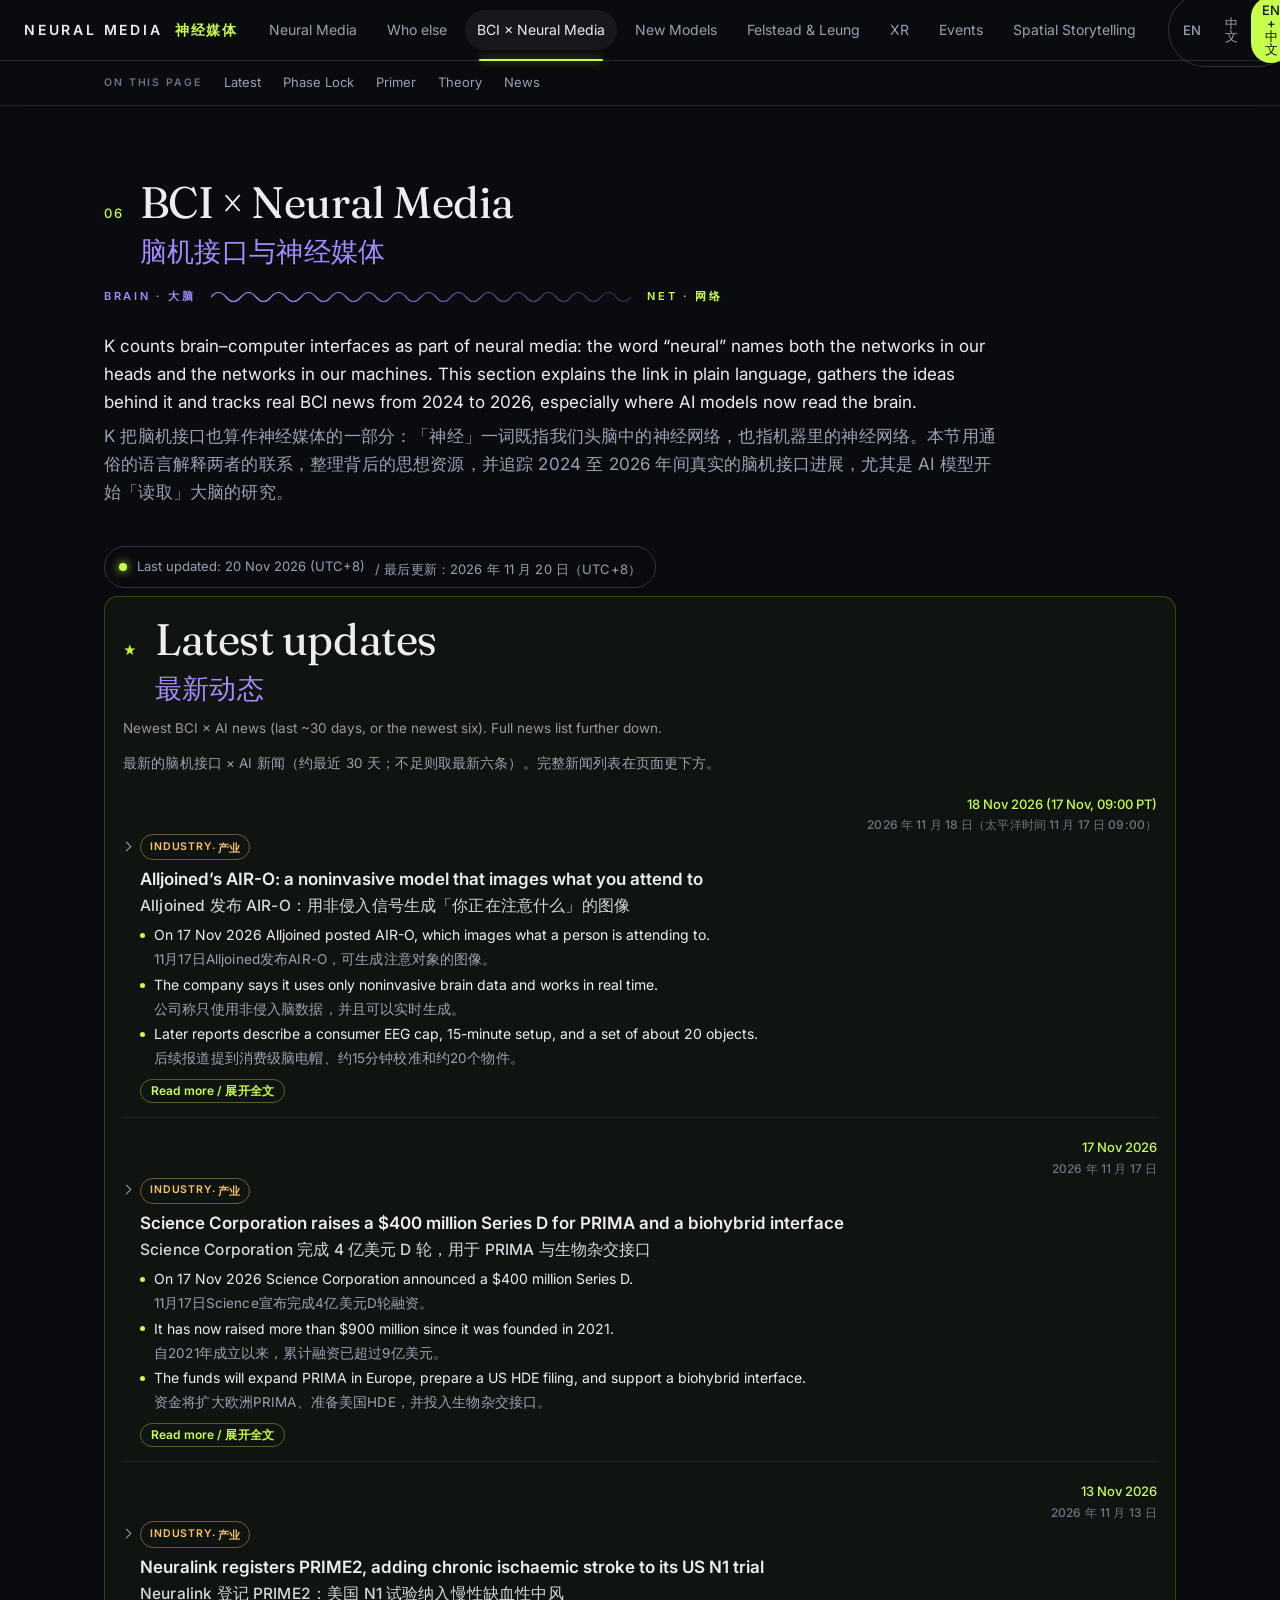
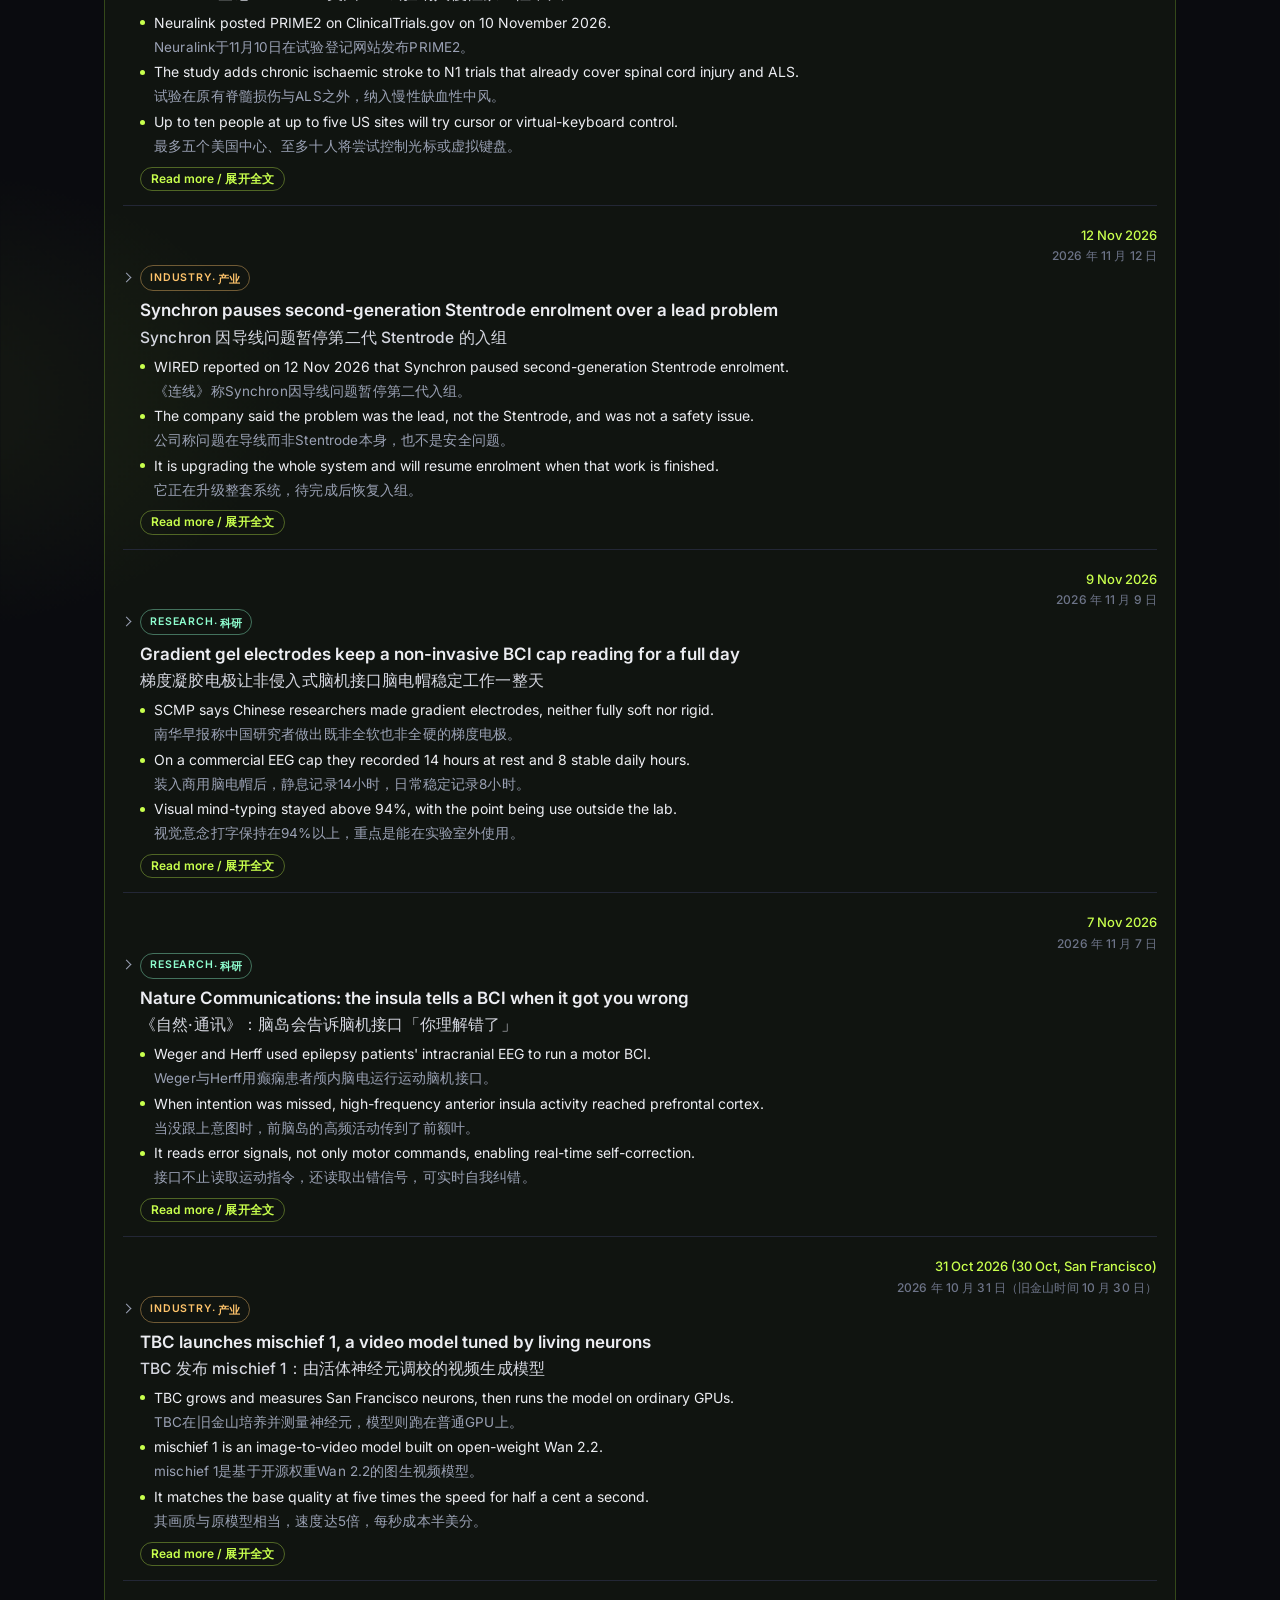
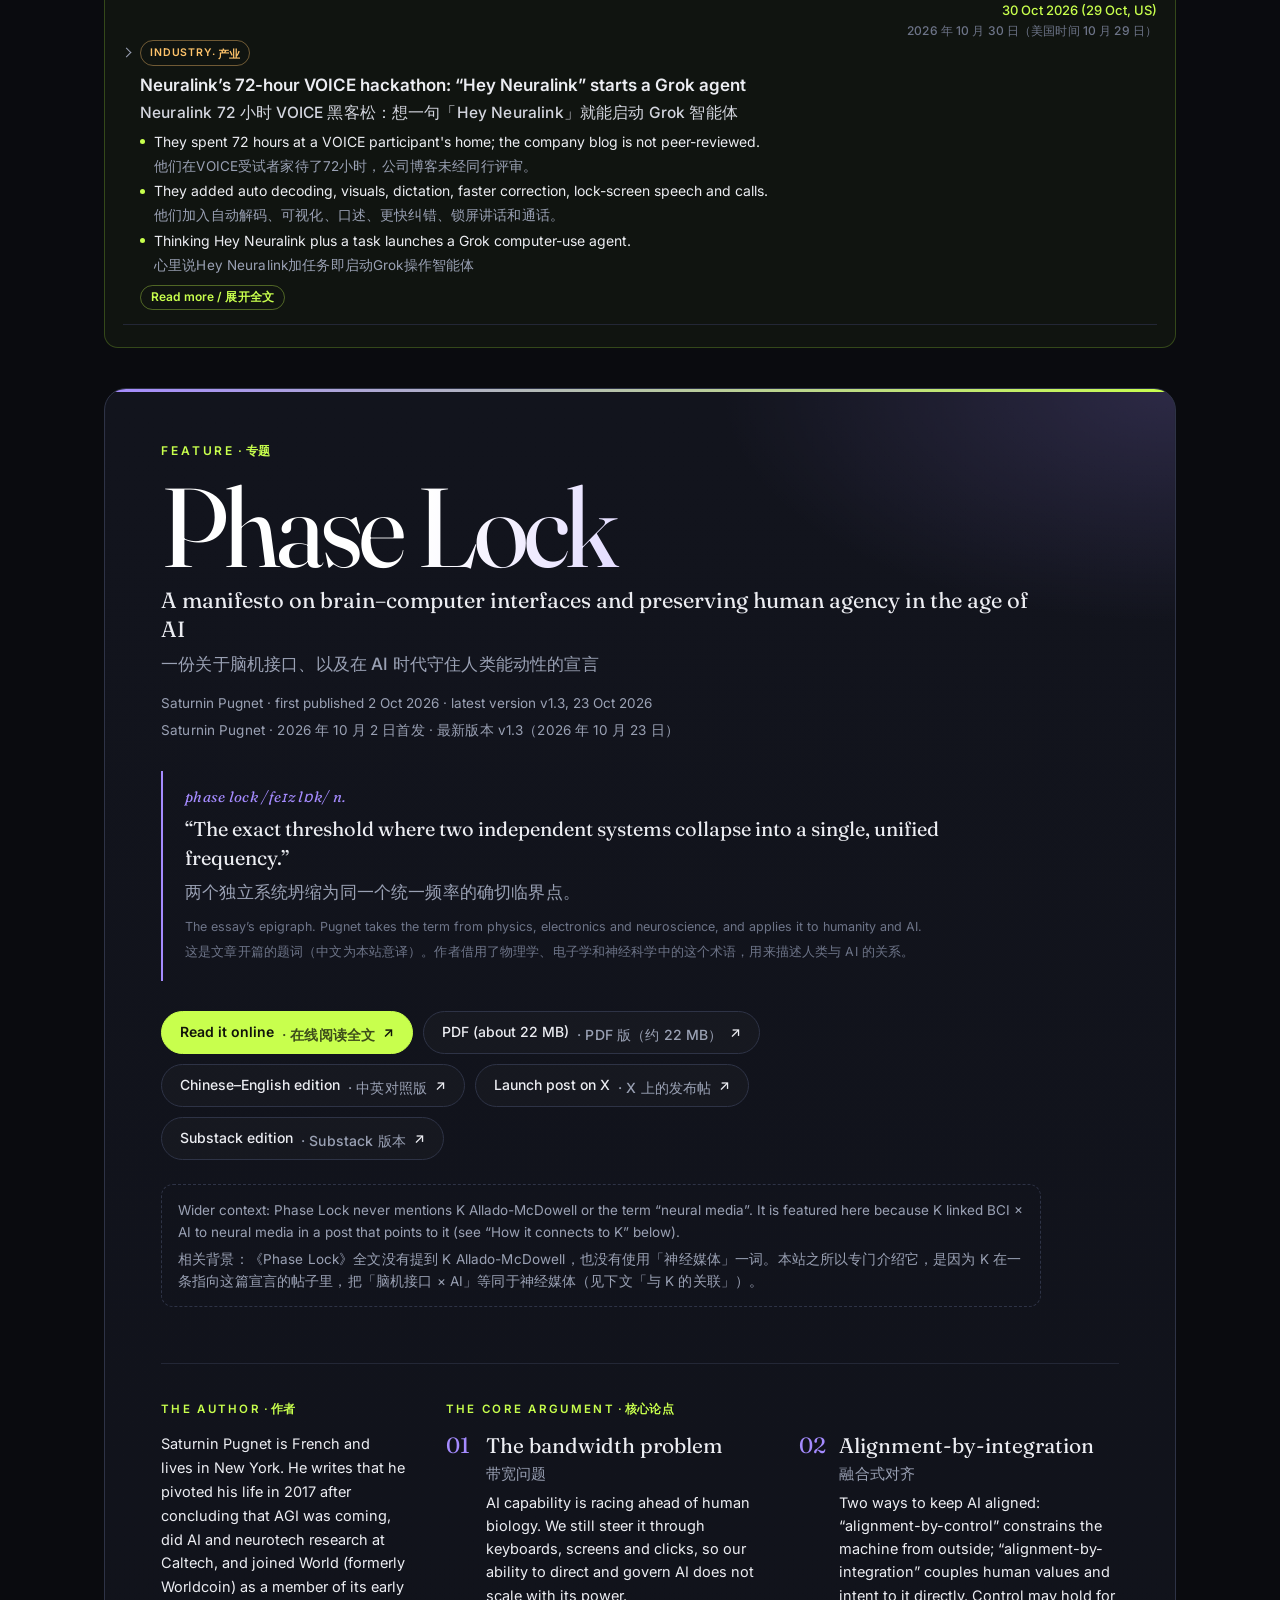
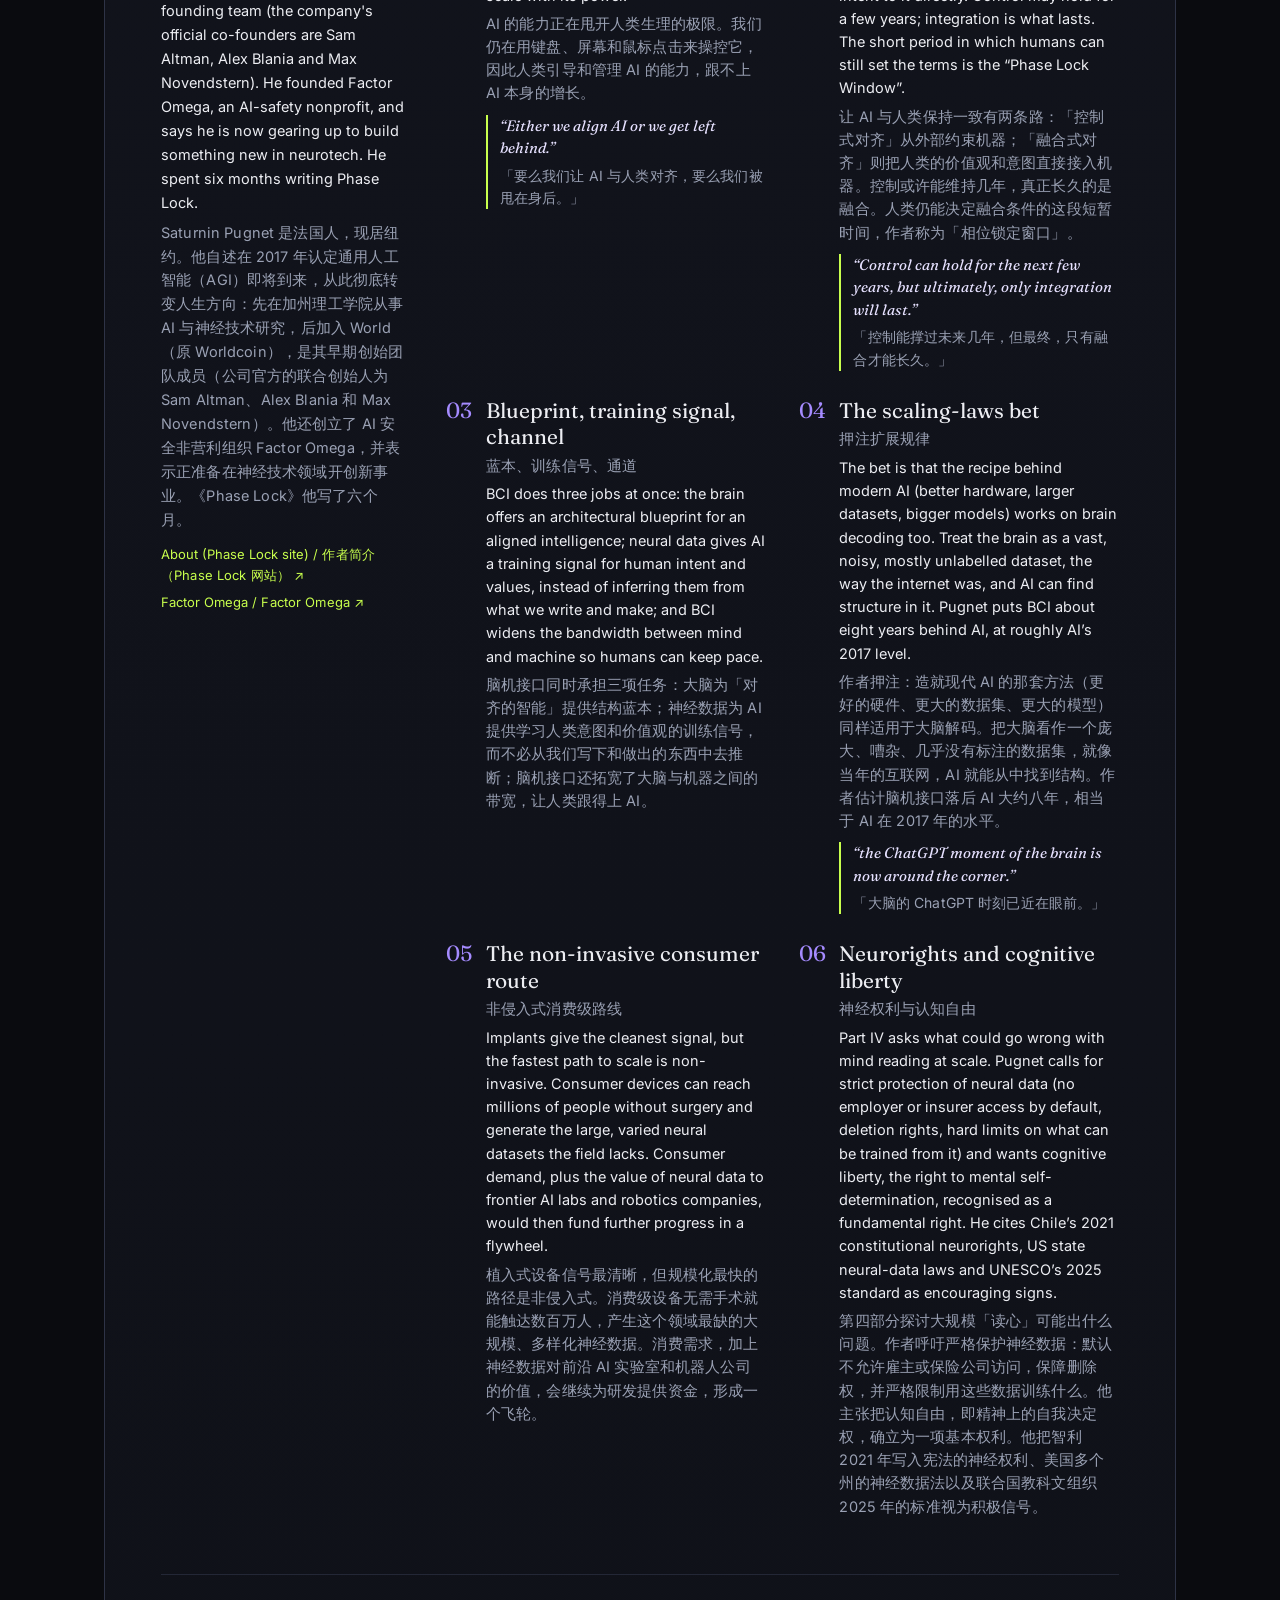
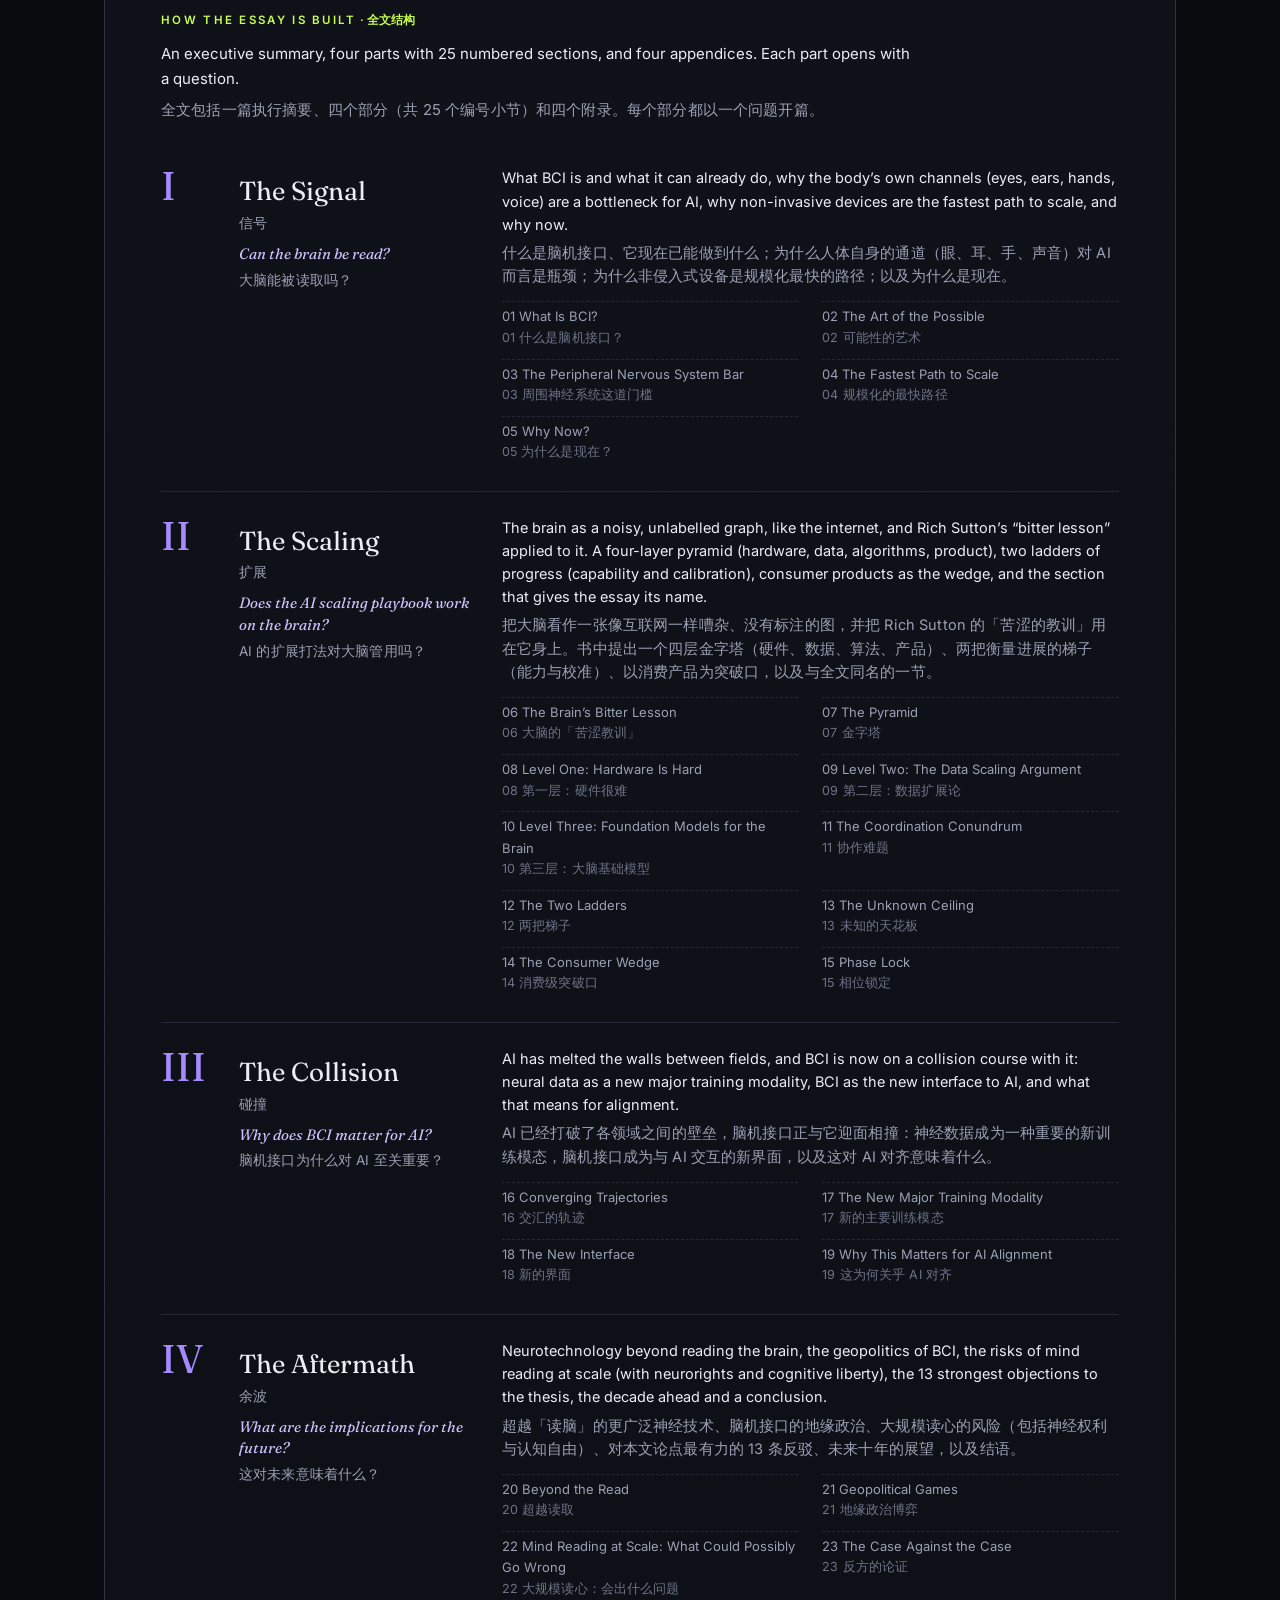
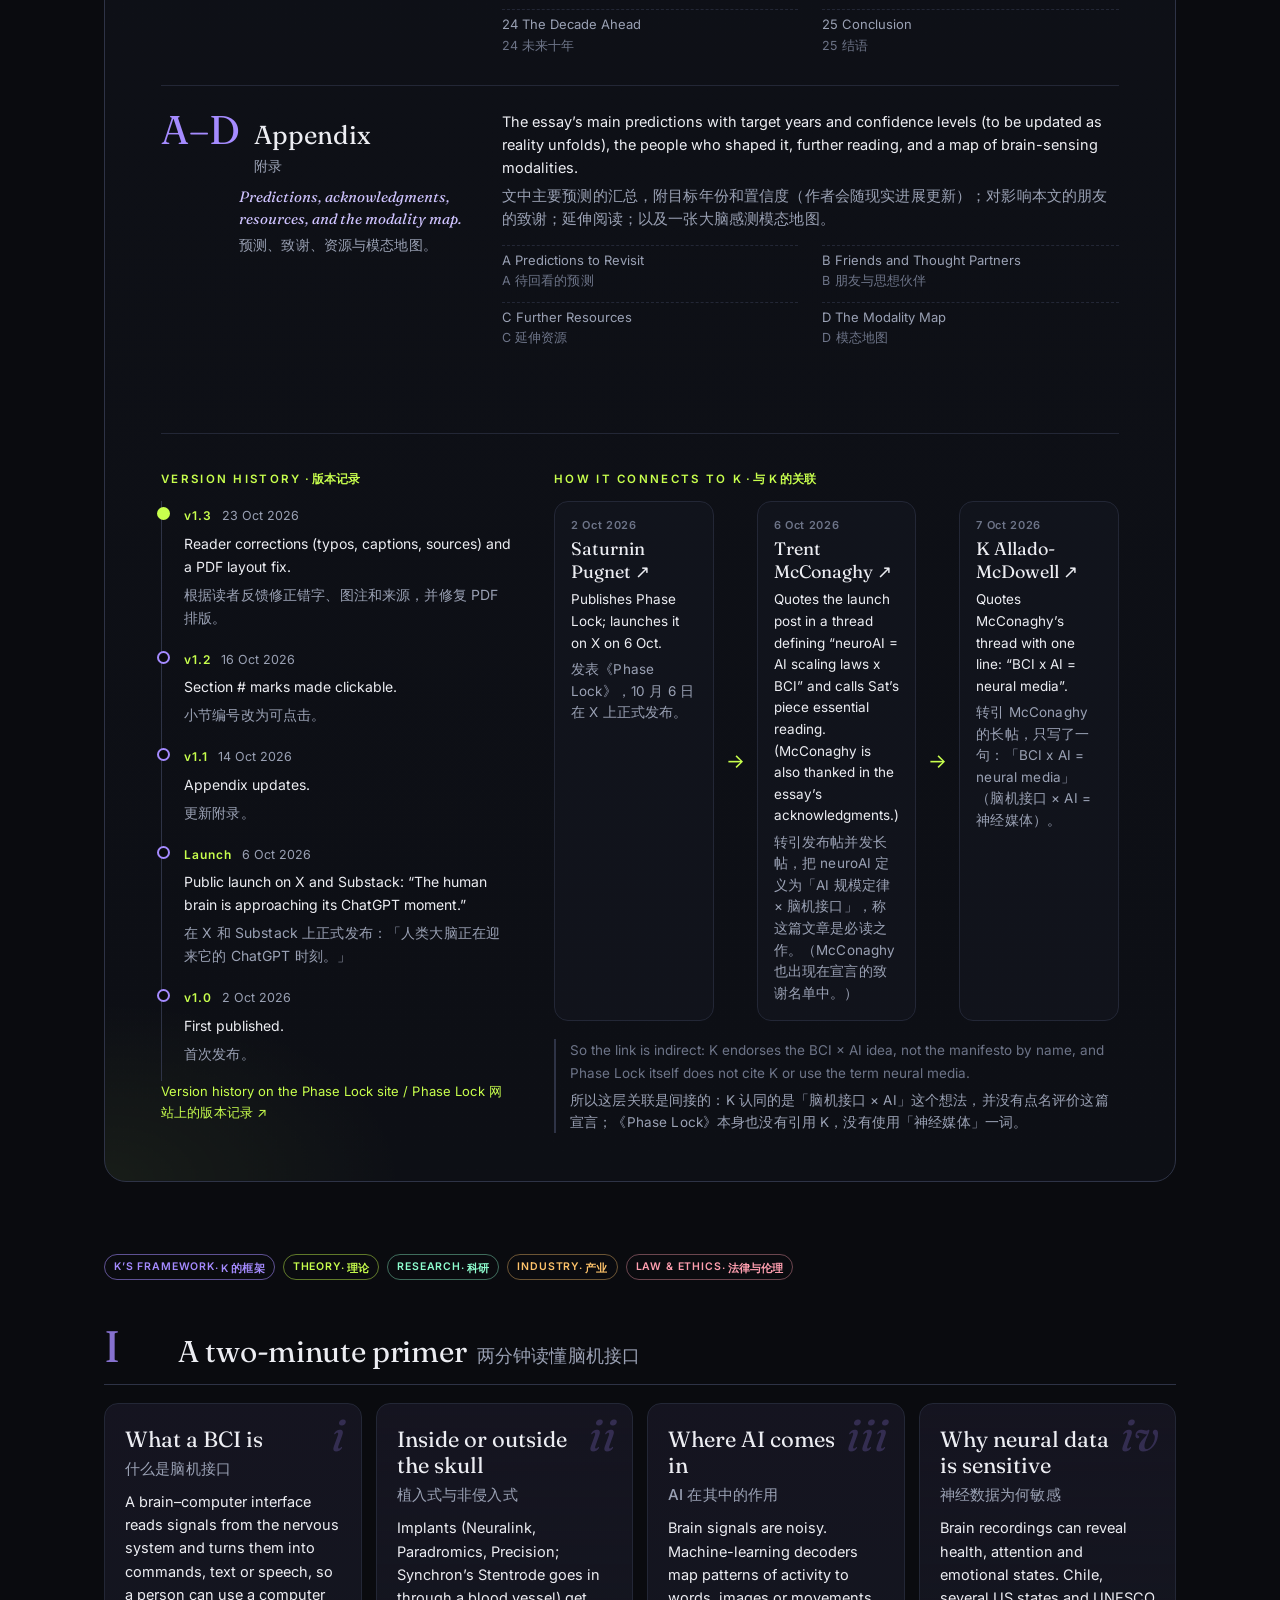
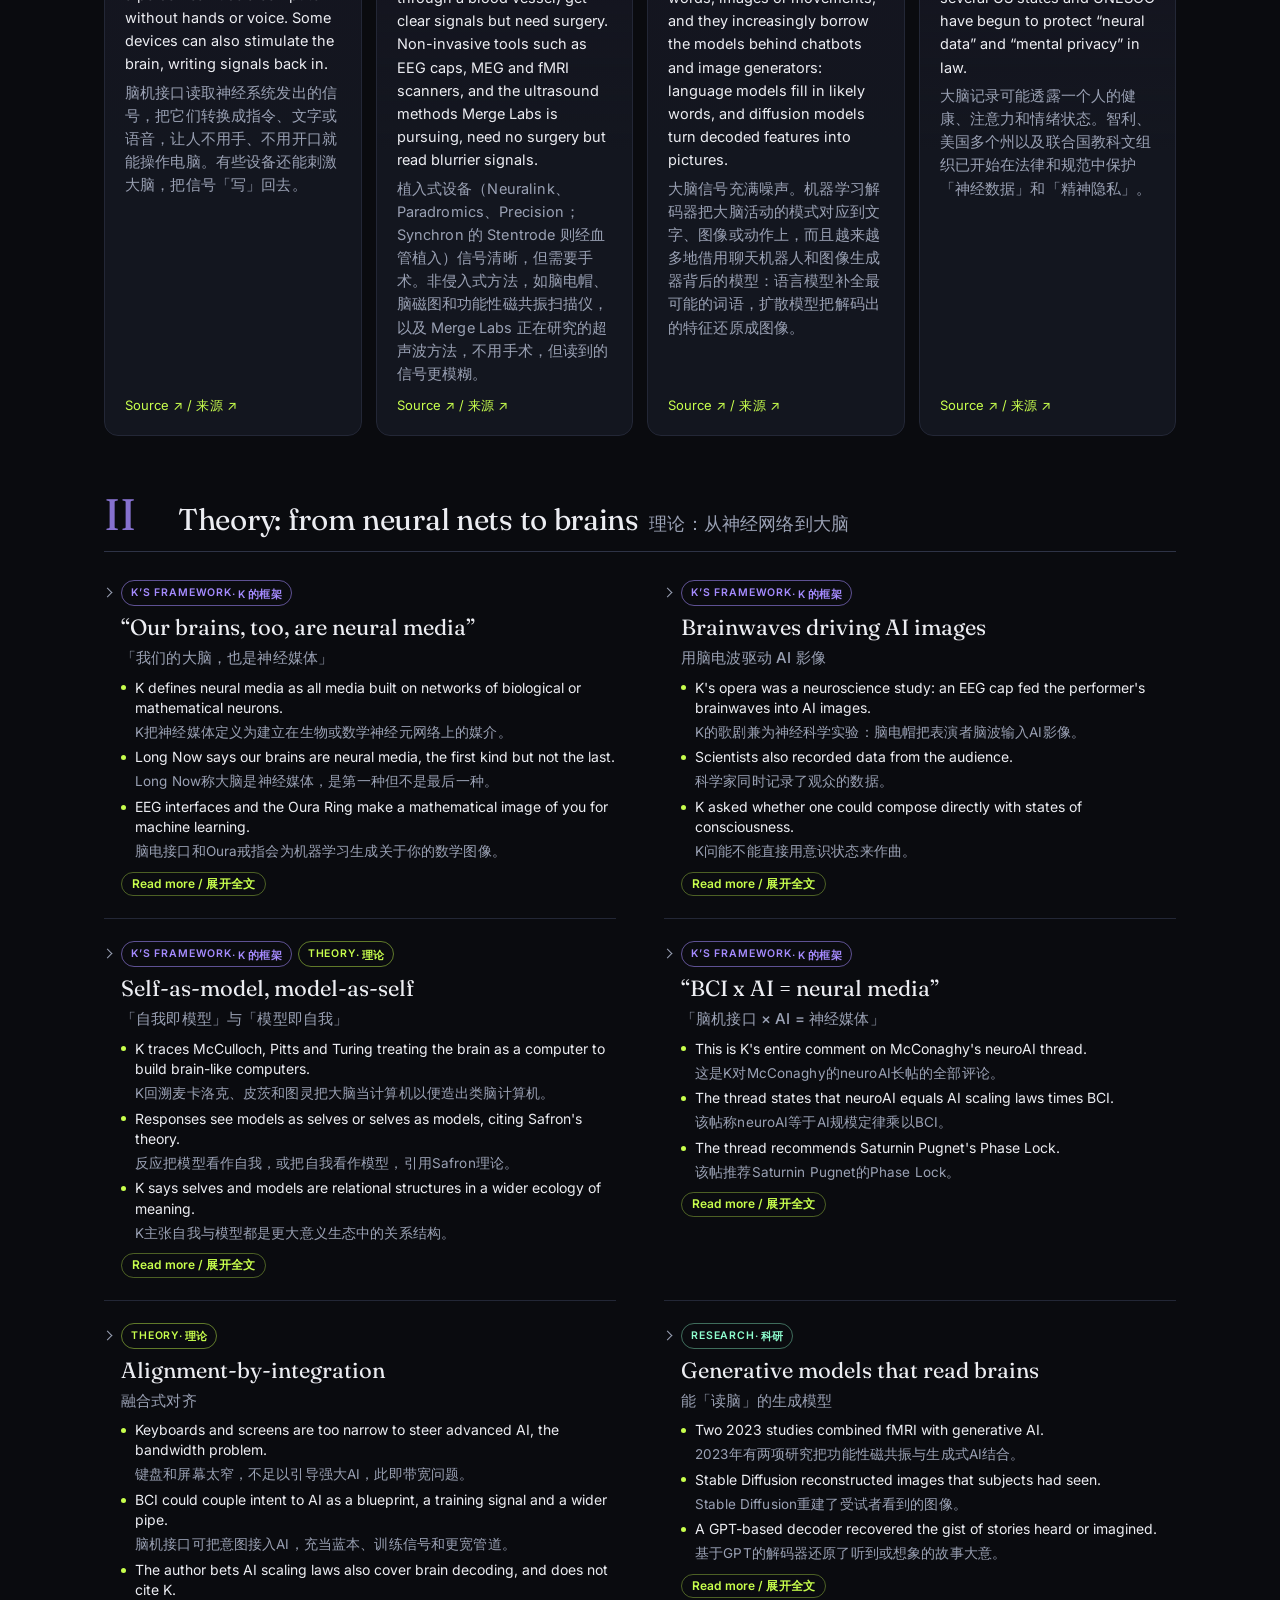
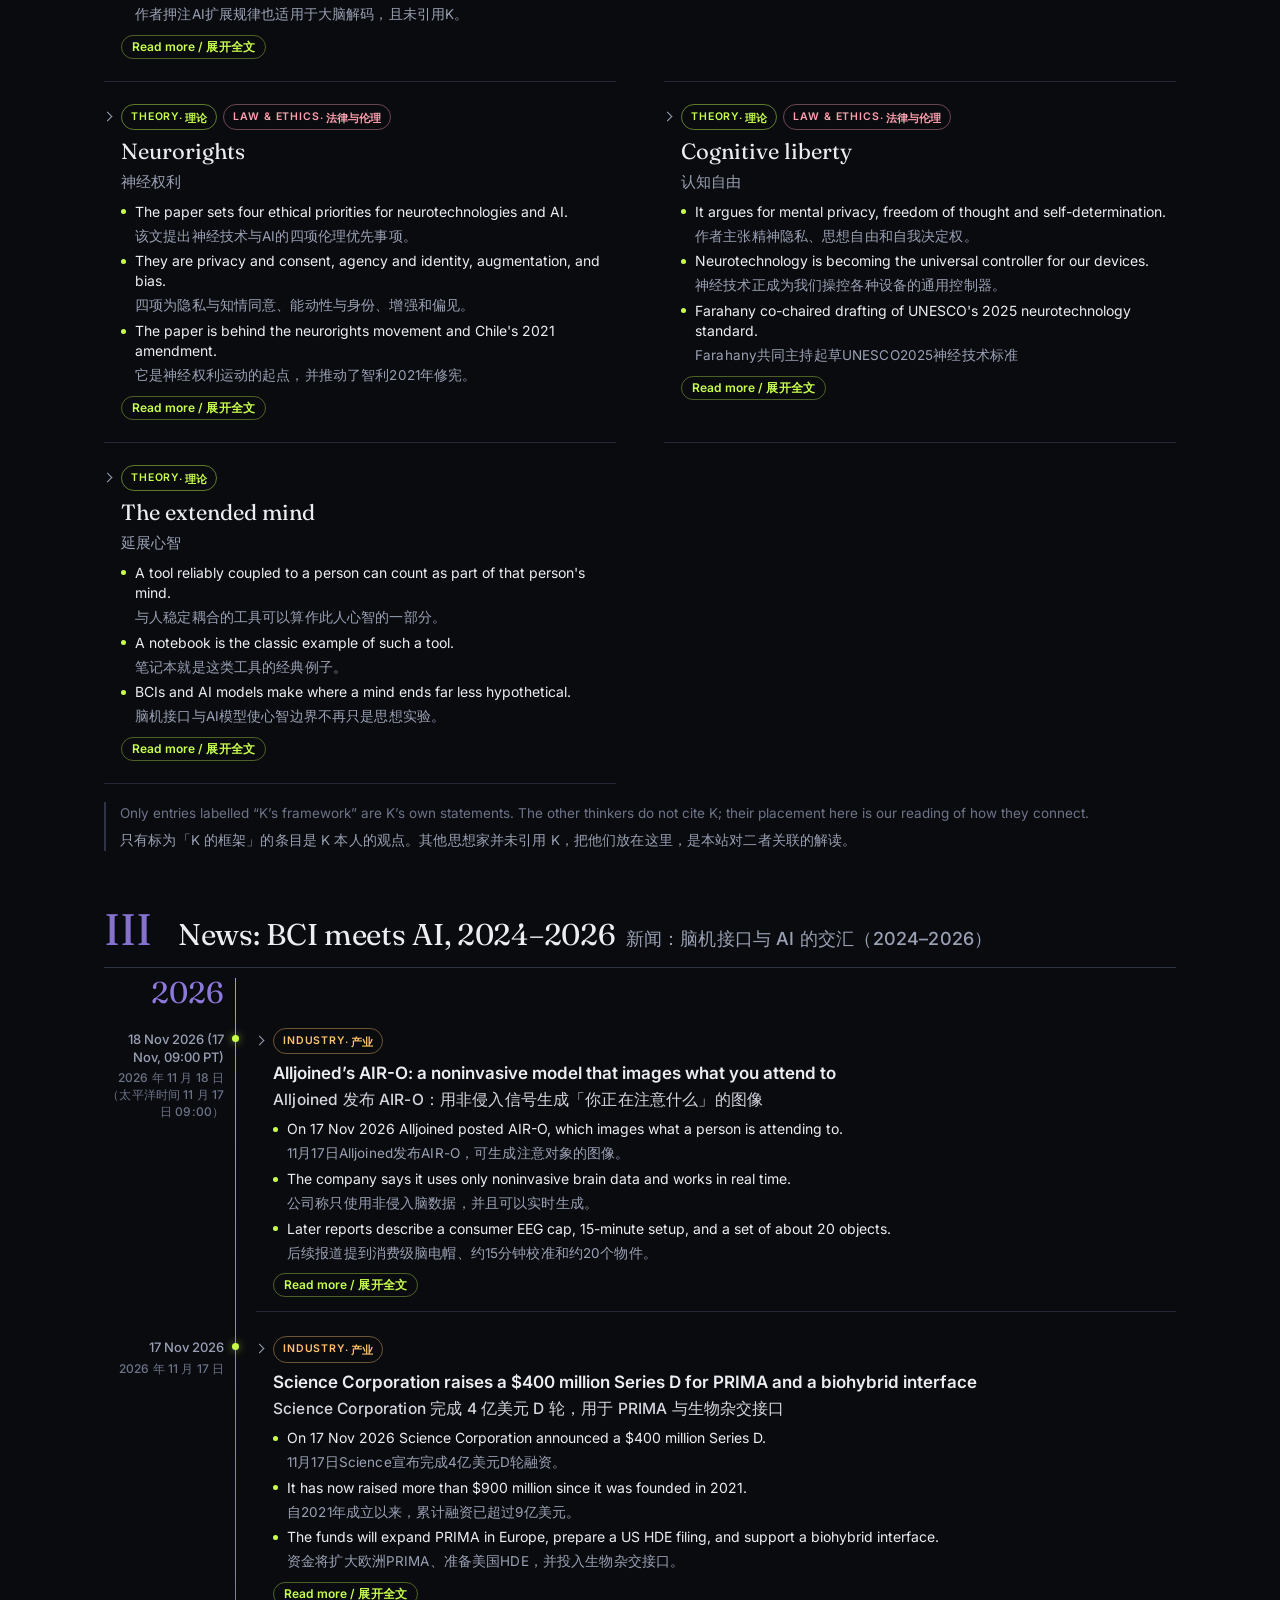
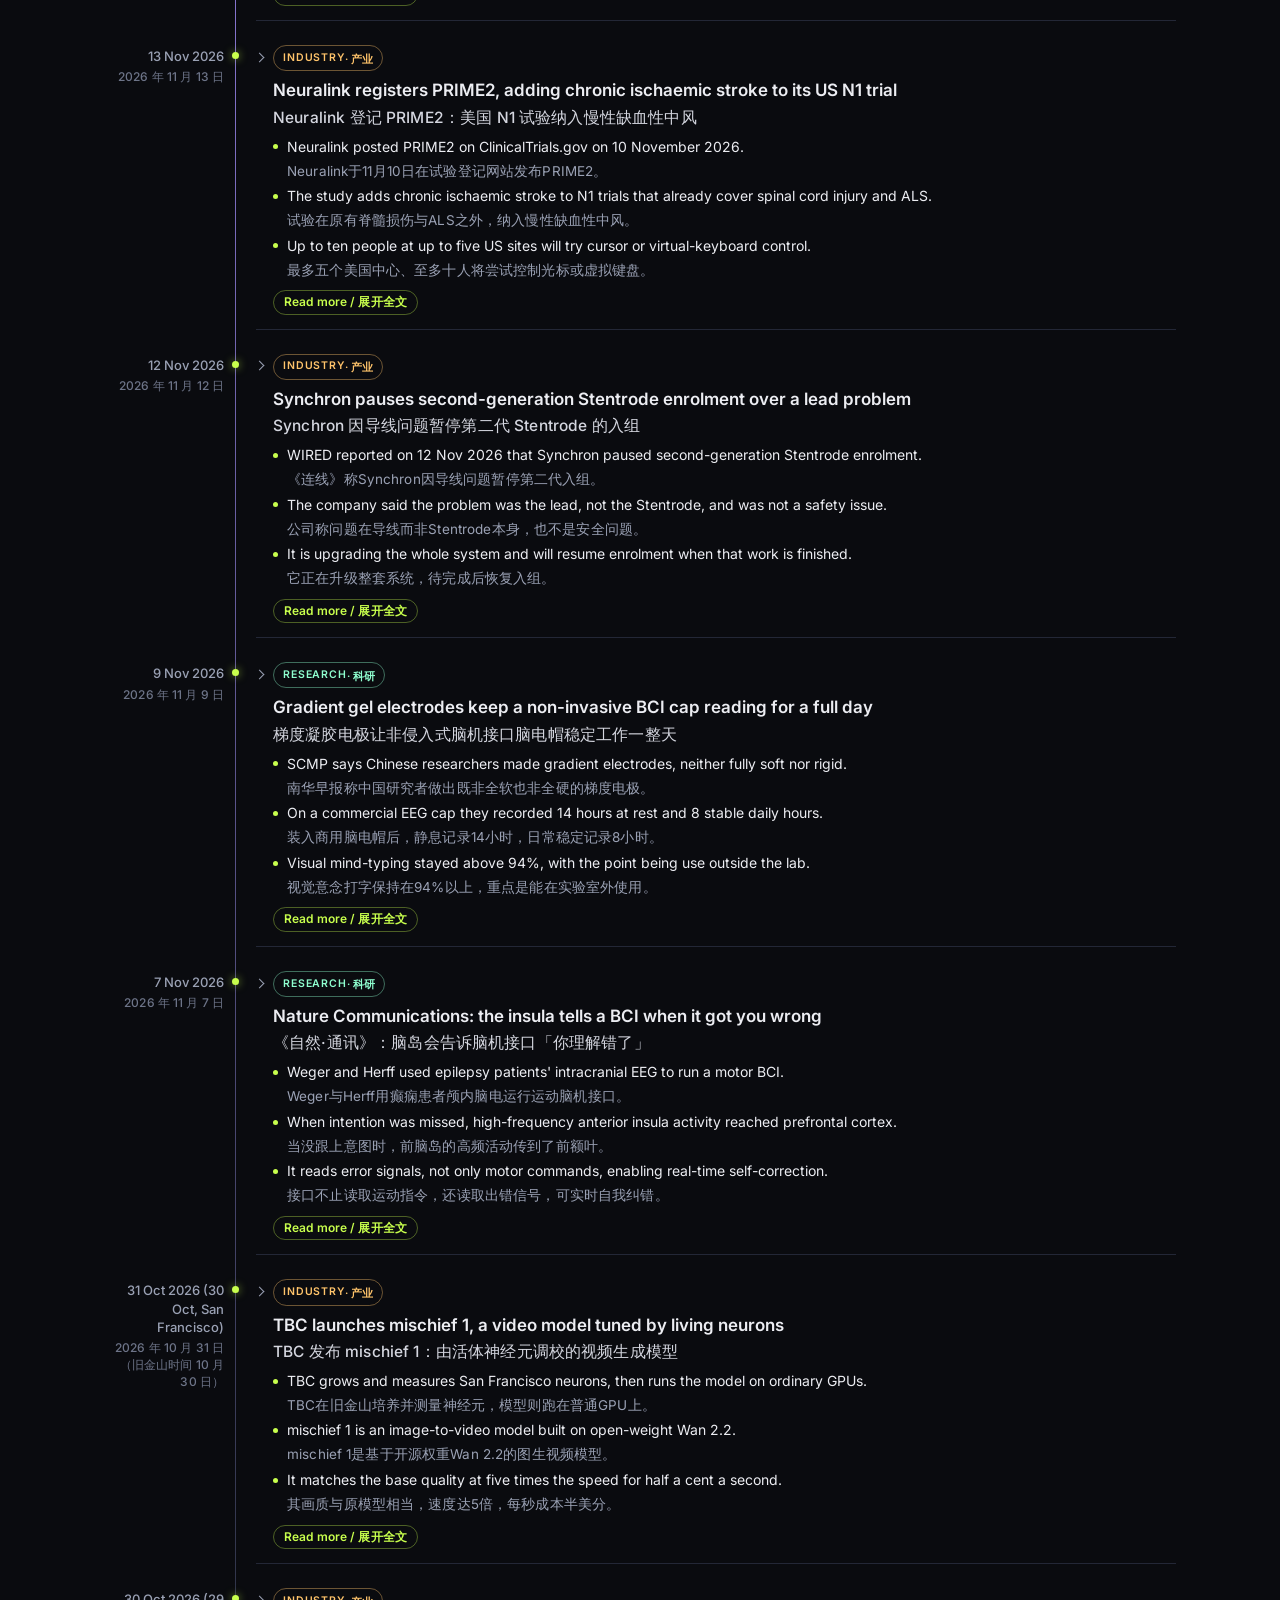
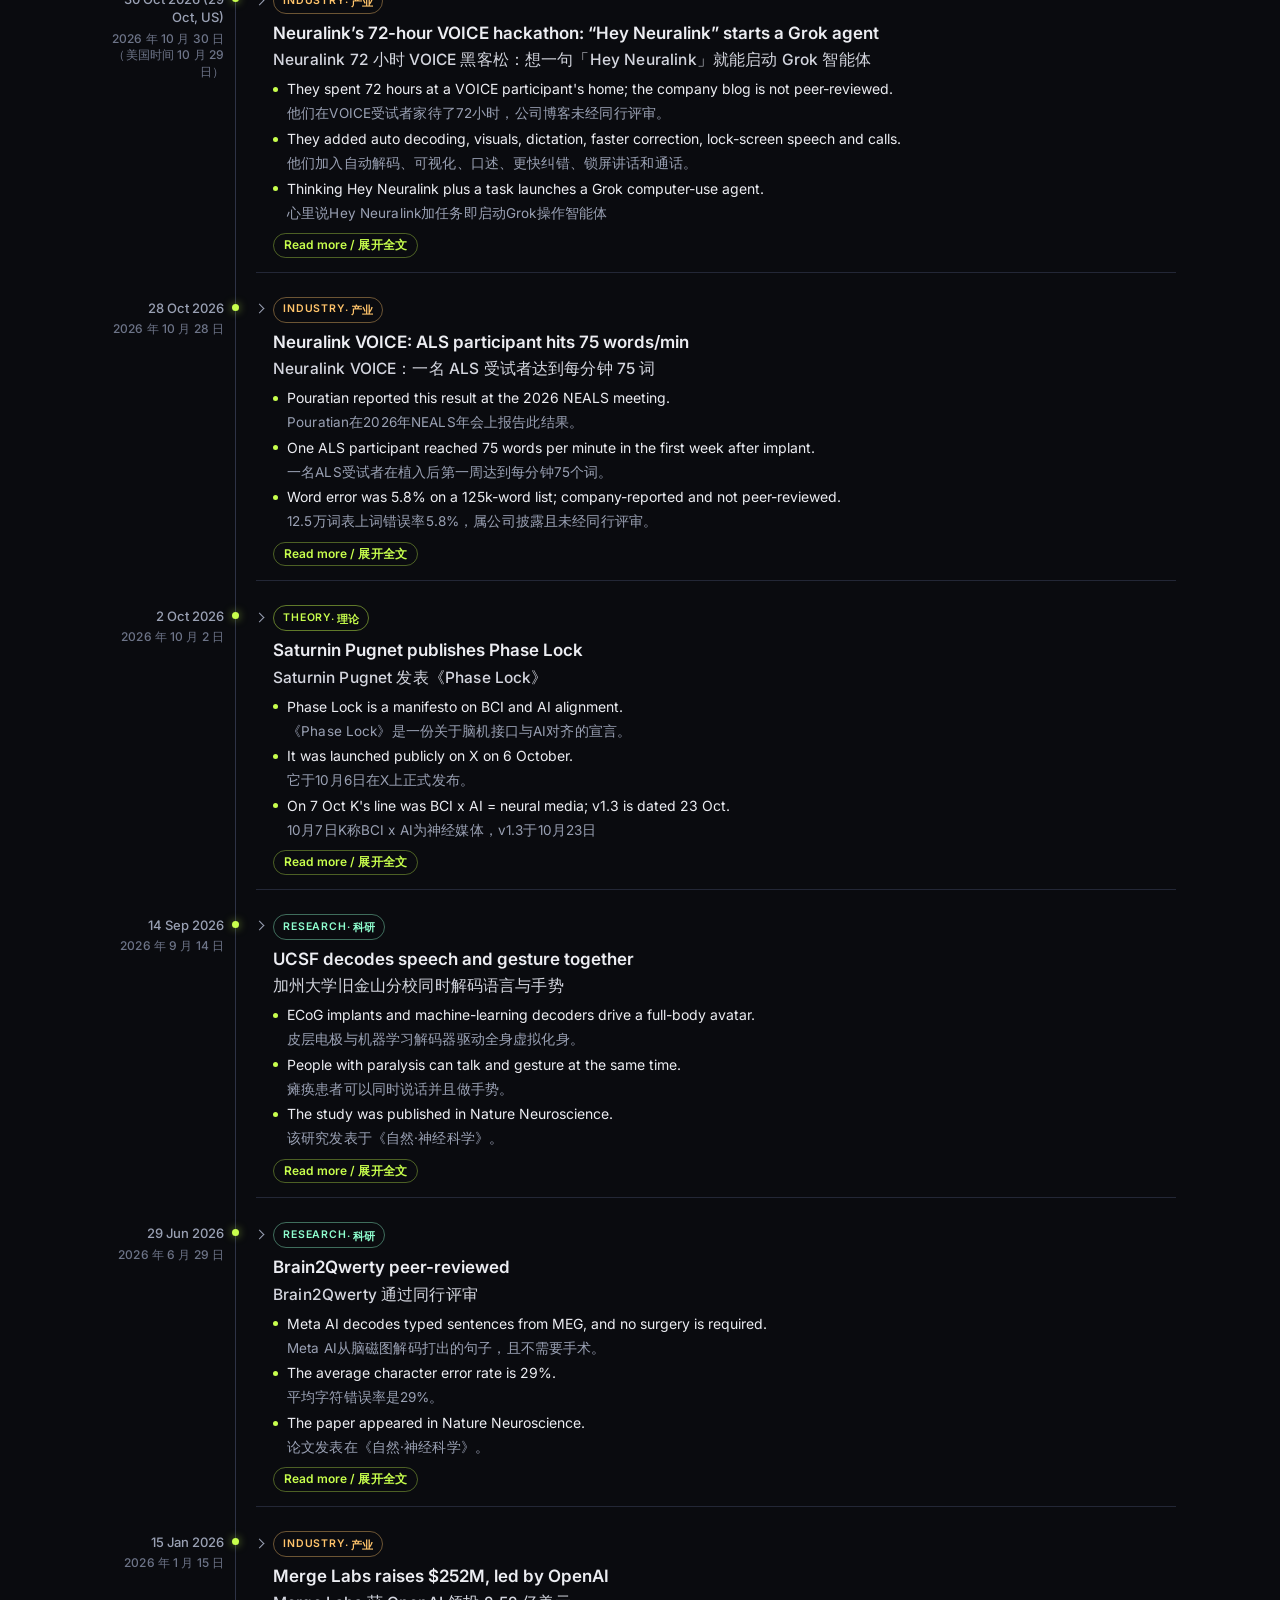
==== commit 32e1e9e8: "Add the Chinese–English Phase Lock edition Host the bilingual reading page and its 87 figures at the" ====
--- a/bci.html
+++ b/bci.html
@@ -733,7 +733,7 @@
 </main>
 <footer class="wrap foot" id="foot"></footer>
 <noscript><p class="wrap">This page needs JavaScript to render. 本页面需要启用 JavaScript。</p></noscript>
-<script>window.__NM_DATA__ = {"meta": {"last_updated": "2026-11-20", "launched": "2026-10-21", "timezone": "UTC+8", "note": {"en": "No new standalone Neural Media book or essay from K has appeared in 2026 so far. This year's activity is posts, interviews, talks, an exhibition, a book release and papers by other writers that cite K's neural media essays. Items tagged “Wider context” are either K's recent activity that isn't about neural media itself, or related work by others that doesn't directly engage K's framework. Dates are shown in China time (UTC+8), so US-dated posts can appear one day later.", "zh": "截至目前，K 在 2026 年尚未发表新的「神经媒体」专著或独立文章。今年的动态主要是社交媒体帖子、访谈、演讲、展览、一本新书的发行，以及其他作者引用 K 神经媒体文章的论文。标为「相关背景」的条目，或是并非专门讨论神经媒体的 K 的近期动态，或是未直接讨论 K 理论框架的其他人的相关工作。所有日期均按北京时间（UTC+8）显示，因此美国时间发布的帖子可能会显示为晚一天。"}}, "types": {"video": {"en": "Video", "zh": "视频"}, "post": {"en": "Post", "zh": "帖子"}, "essay": {"en": "Essay/Paper", "zh": "文章/论文"}, "interview": {"en": "Interview", "zh": "访谈"}, "podcast": {"en": "Podcast", "zh": "播客"}, "talk": {"en": "Talk", "zh": "演讲"}, "exhibition": {"en": "Exhibition", "zh": "展览"}, "book": {"en": "Book", "zh": "图书"}, "context": {"en": "Wider context", "zh": "相关背景"}, "course": {"en": "Course", "zh": "课程"}, "performance": {"en": "Performance", "zh": "演出"}}, "bci": {"title": {"en": "BCI × Neural Media", "zh": "脑机接口与神经媒体"}, "lead": {"en": "K counts brain–computer interfaces as part of neural media: the word “neural” names both the networks in our heads and the networks in our machines. This section explains the link in plain language, gathers the ideas behind it and tracks real BCI news from 2024 to 2026, especially where AI models now read the brain.", "zh": "K 把脑机接口也算作神经媒体的一部分：「神经」一词既指我们头脑中的神经网络，也指机器里的神经网络。本节用通俗的语言解释两者的联系，整理背后的思想资源，并追踪 2024 至 2026 年间真实的脑机接口进展，尤其是 AI 模型开始「读取」大脑的研究。"}, "note": {"en": "Only entries labelled “K’s framework” are K’s own statements. The other thinkers do not cite K; their placement here is our reading of how they connect.", "zh": "只有标为「K 的框架」的条目是 K 本人的观点。其他思想家并未引用 K，把他们放在这里，是本站对二者关联的解读。"}, "markers": {"k": {"en": "K’s framework", "zh": "K 的框架"}, "theory": {"en": "Theory", "zh": "理论"}, "research": {"en": "Research", "zh": "科研"}, "industry": {"en": "Industry", "zh": "产业"}, "law": {"en": "Law & ethics", "zh": "法律与伦理"}}, "primer": {"title": {"en": "A two-minute primer", "zh": "两分钟读懂脑机接口"}, "cards": [{"term": {"en": "What a BCI is", "zh": "什么是脑机接口"}, "text": {"en": "A brain–computer interface reads signals from the nervous system and turns them into commands, text or speech, so a person can use a computer without hands or voice. Some devices can also stimulate the brain, writing signals back in.", "zh": "脑机接口读取神经系统发出的信号，把它们转换成指令、文字或语音，让人不用手、不用开口就能操作电脑。有些设备还能刺激大脑，把信号「写」回去。"}, "url": "https://phaselock.satpugnet.com/part-1"}, {"term": {"en": "Inside or outside the skull", "zh": "植入式与非侵入式"}, "text": {"en": "Implants (Neuralink, Paradromics, Precision; Synchron’s Stentrode goes in through a blood vessel) get clear signals but need surgery. Non-invasive tools such as EEG caps, MEG and fMRI scanners, and the ultrasound methods Merge Labs is pursuing, need no surgery but read blurrier signals.", "zh": "植入式设备（Neuralink、Paradromics、Precision；Synchron 的 Stentrode 则经血管植入）信号清晰，但需要手术。非侵入式方法，如脑电帽、脑磁图和功能性磁共振扫描仪，以及 Merge Labs 正在研究的超声波方法，不用手术，但读到的信号更模糊。"}, "url": "https://www.nature.com/articles/s41593-026-02303-2"}, {"term": {"en": "Where AI comes in", "zh": "AI 在其中的作用"}, "text": {"en": "Brain signals are noisy. Machine-learning decoders map patterns of activity to words, images or movements, and they increasingly borrow the models behind chatbots and image generators: language models fill in likely words, and diffusion models turn decoded features into pictures.", "zh": "大脑信号充满噪声。机器学习解码器把大脑活动的模式对应到文字、图像或动作上，而且越来越多地借用聊天机器人和图像生成器背后的模型：语言模型补全最可能的词语，扩散模型把解码出的特征还原成图像。"}, "url": "https://www.nature.com/articles/d41586-025-03624-1"}, {"term": {"en": "Why neural data is sensitive", "zh": "神经数据为何敏感"}, "text": {"en": "Brain recordings can reveal health, attention and emotional states. Chile, several US states and UNESCO have begun to protect “neural data” and “mental privacy” in law.", "zh": "大脑记录可能透露一个人的健康、注意力和情绪状态。智利、美国多个州以及联合国教科文组织已开始在法律和规范中保护「神经数据」和「精神隐私」。"}, "url": "https://www.unesco.org/en/articles/ethics-neurotechnology-unesco-adopts-first-global-standard-cutting-edge-technology"}]}, "theory": {"title": {"en": "Theory: from neural nets to brains", "zh": "理论：从神经网络到大脑"}, "entries": [{"name": {"en": "“Our brains, too, are neural media”", "zh": "「我们的大脑，也是神经媒体」"}, "marks": ["k"], "source": {"en": "K at Long Now, 25 Feb 2025", "zh": "K 在 Long Now 的演讲，2025 年 2 月 25 日"}, "line": {"en": "K defines neural media as all media built on networks of neurons, biological or mathematical. Long Now’s summary of the talk puts it plainly: our brains are neural media, “the first of their kind, but not the last”. In the talk K lists EEG brain–computer interfaces beside the Oura Ring as biometric tools that make “a mathematical image of you” for machine learning.", "zh": "K 把神经媒体定义为一切建立在神经元网络之上的媒介，无论是生物的还是数学的。Long Now 对这场演讲的介绍说得很直白：我们的大脑就是神经媒体，「第一种，但不是最后一种」。K 在演讲中把脑电脑机接口和 Oura 智能戒指并列，称它们都是生物识别工具，会为机器学习生成「一个关于你的数学图像」。"}, "key_points": [{"en": "K defines neural media as all media built on networks of biological or mathematical neurons.", "zh": "K把神经媒体定义为建立在生物或数学神经元网络上的媒介。"}, {"en": "Long Now says our brains are neural media, the first kind but not the last.", "zh": "Long Now称大脑是神经媒体，是第一种但不是最后一种。"}, {"en": "EEG interfaces and the Oura Ring make a mathematical image of you for machine learning.", "zh": "脑电接口和Oura戒指会为机器学习生成关于你的数学图像。"}], "url": "https://longnow.org/talks/02025-allado-mcdowell/"}, {"name": {"en": "Brainwaves driving AI images", "zh": "用脑电波驱动 AI 影像"}, "marks": ["k"], "source": {"en": "Song of the Ambassadors, 2022", "zh": "《大使之歌》，2022"}, "line": {"en": "K’s opera was also a neuroscience study: an EEG cap fed a performer’s brainwaves into AI-generated projections, while scientists recorded the audience. K recalls this kind of work at the start of the Long Now talk. K’s question at the time: “could you actually compose with states of consciousness?”", "zh": "K 的这部歌剧同时也是一项神经科学实验：脑电帽把一位表演者的脑电波输入 AI 生成的影像，科学家同时记录观众的数据。K 在 Long Now 演讲开头回忆的正是这类创作。K 当时的提问是：「能不能直接用意识状态来作曲？」"}, "key_points": [{"en": "K's opera was a neuroscience study: an EEG cap fed the performer's brainwaves into AI images.", "zh": "K的歌剧兼为神经科学实验：脑电帽把表演者脑波输入AI影像。"}, {"en": "Scientists also recorded data from the audience.", "zh": "科学家同时记录了观众的数据。"}, {"en": "K asked whether one could compose directly with states of consciousness.", "zh": "K问能不能直接用意识状态来作曲。"}], "url": "https://www.digitalstorytellinglab.io/projects/song-of-the-ambassadors"}, {"name": {"en": "Self-as-model, model-as-self", "zh": "「自我即模型」与「模型即自我」"}, "marks": ["k", "theory"], "source": {"en": "K, “Designing Neural Media”, Gropius Bau, 2023", "zh": "K，《设计神经媒体》，柏林 Gropius Bau，2023"}, "line": {"en": "K traces how McCulloch, Pitts and Turing treated the brain as a computer in order to build brain-like computers. K names two responses: seeing models as selves, or seeing selves as models (citing Adam Safron’s world-modelling theory of consciousness, which draws on the free-energy principle and active inference). K proposes instead that selves and models are both relational structures in a wider ecology of meaning.", "zh": "K 回溯了麦卡洛克、皮茨和图灵如何把大脑当作计算机，进而造出类脑计算机。K 指出人们的两种反应：把模型看作自我，或把自我看作模型（文中引用了 Adam Safron 的「整合世界建模」意识理论，该理论借鉴了自由能原理和主动推理）。K 则主张：自我和模型都是更大的意义生态中的关系结构。"}, "key_points": [{"en": "K traces McCulloch, Pitts and Turing treating the brain as a computer to build brain-like computers.", "zh": "K回溯麦卡洛克、皮茨和图灵把大脑当计算机以便造出类脑计算机。"}, {"en": "Responses see models as selves or selves as models, citing Safron's theory.", "zh": "反应把模型看作自我，或把自我看作模型，引用Safron理论。"}, {"en": "K says selves and models are relational structures in a wider ecology of meaning.", "zh": "K主张自我与模型都是更大意义生态中的关系结构。"}], "url": "https://www.berlinerfestspiele.de/en/gropius-bau/programm/journal/2023/k-allado-mcdowell-designing-neural-media"}, {"name": {"en": "“BCI x AI = neural media”", "zh": "「脑机接口 × AI = 神经媒体」"}, "marks": ["k"], "source": {"en": "K on X, 7 Oct 2026", "zh": "K 在 X 上发帖，2026 年 10 月 7 日"}, "line": {"en": "K’s whole comment on Trent McConaghy’s thread “neuroAI = AI scaling laws x BCI”, which itself recommends Saturnin Pugnet’s Phase Lock.", "zh": "这是 K 对 Trent McConaghy 长帖「neuroAI = AI 规模定律 × 脑机接口」的全部评论，而那条长帖推荐的正是 Saturnin Pugnet 的《Phase Lock》。"}, "key_points": [{"en": "This is K's entire comment on McConaghy's neuroAI thread.", "zh": "这是K对McConaghy的neuroAI长帖的全部评论。"}, {"en": "The thread states that neuroAI equals AI scaling laws times BCI.", "zh": "该帖称neuroAI等于AI规模定律乘以BCI。"}, {"en": "The thread recommends Saturnin Pugnet's Phase Lock.", "zh": "该帖推荐Saturnin Pugnet的Phase Lock。"}], "url": "https://x.com/kalladomcdowell/status/2107760105198690608"}, {"name": {"en": "Alignment-by-integration", "zh": "融合式对齐"}, "marks": ["theory"], "source": {"en": "Saturnin Pugnet, Phase Lock, 2026", "zh": "Saturnin Pugnet，《Phase Lock》，2026"}, "line": {"en": "Keyboards and screens are too narrow a channel to steer advanced AI (“the bandwidth problem”). BCI could couple human intent to AI directly, as a blueprint, a training signal and a wider pipe. The bet is that AI’s scaling laws carry over to brain decoding. It does not cite K.", "zh": "键盘和屏幕这条通道太窄，不足以引导越来越强大的 AI（作者称之为「带宽问题」）。脑机接口可以把人的意图直接接入 AI，同时充当蓝本、训练信号和更宽的通道。作者押注 AI 的扩展规律同样适用于大脑解码。文中没有引用 K。"}, "key_points": [{"en": "Keyboards and screens are too narrow to steer advanced AI, the bandwidth problem.", "zh": "键盘和屏幕太窄，不足以引导强大AI，此即带宽问题。"}, {"en": "BCI could couple intent to AI as a blueprint, a training signal and a wider pipe.", "zh": "脑机接口可把意图接入AI，充当蓝本、训练信号和更宽管道。"}, {"en": "The author bets AI scaling laws also cover brain decoding, and does not cite K.", "zh": "作者押注AI扩展规律也适用于大脑解码，且未引用K。"}], "url": "https://phaselock.satpugnet.com/", "internal": {"href": "#phase-lock", "label": {"en": "Feature chapter above", "zh": "见上方专题"}}}, {"name": {"en": "Generative models that read brains", "zh": "能「读脑」的生成模型"}, "marks": ["research"], "source": {"en": "Takagi & Nishimoto, CVPR 2023 · Tang et al., Nature Neuroscience, 1 May 2023", "zh": "高木优、西本伸志，CVPR 2023 · Tang 等，《自然·神经科学》，2023 年 5 月 1 日"}, "line": {"en": "Two 2023 studies used fMRI with generative AI: Stable Diffusion to reconstruct images people saw, and a GPT-based decoder to recover the gist of stories people heard or imagined. Artificial neural nets reading biological ones, the two meanings of “neural” meeting.", "zh": "2023 年的两项研究把功能性磁共振成像与生成式 AI 结合起来：一项用 Stable Diffusion 重建受试者看到的图像，另一项用基于 GPT 的解码器还原受试者听到或想象的故事大意。人工神经网络开始读取生物神经网络，「神经」的两层含义在这里交汇。"}, "key_points": [{"en": "Two 2023 studies combined fMRI with generative AI.", "zh": "2023年有两项研究把功能性磁共振与生成式AI结合。"}, {"en": "Stable Diffusion reconstructed images that subjects had seen.", "zh": "Stable Diffusion重建了受试者看到的图像。"}, {"en": "A GPT-based decoder recovered the gist of stories heard or imagined.", "zh": "基于GPT的解码器还原了听到或想象的故事大意。"}], "url": "https://openaccess.thecvf.com/content/CVPR2023/html/Takagi_High-Resolution_Image_Reconstruction_With_Latent_Diffusion_Models_From_Human_Brain_CVPR_2023_paper.html", "links": [{"url": "https://www.nature.com/articles/s41593-023-01304-9", "label": {"en": "Tang et al. 2023", "zh": "Tang 等 2023"}}]}, {"name": {"en": "Neurorights", "zh": "神经权利"}, "marks": ["theory", "law"], "source": {"en": "Rafael Yuste, Sara Goering et al., Nature, 9 Nov 2017", "zh": "Rafael Yuste、Sara Goering 等，《自然》，2017 年 11 月 9 日"}, "line": {"en": "“Four ethical priorities for neurotechnologies and AI”: privacy and consent, agency and identity, augmentation, and bias. The paper behind the neurorights movement and Chile’s 2021 constitutional amendment.", "zh": "《神经技术与 AI 的四项伦理优先事项》：隐私与知情同意、能动性与身份认同、能力增强，以及偏见。这篇文章是神经权利运动的起点，也推动了智利 2021 年的修宪。"}, "key_points": [{"en": "The paper sets four ethical priorities for neurotechnologies and AI.", "zh": "该文提出神经技术与AI的四项伦理优先事项。"}, {"en": "They are privacy and consent, agency and identity, augmentation, and bias.", "zh": "四项为隐私与知情同意、能动性与身份、增强和偏见。"}, {"en": "The paper is behind the neurorights movement and Chile's 2021 amendment.", "zh": "它是神经权利运动的起点，并推动了智利2021年修宪。"}], "url": "https://www.nature.com/articles/551159a", "links": [{"url": "https://neurorightsfoundation.org/", "label": {"en": "Neurorights Foundation", "zh": "神经权利基金会"}}]}, {"name": {"en": "Cognitive liberty", "zh": "认知自由"}, "marks": ["theory", "law"], "source": {"en": "Nita Farahany, The Battle for Your Brain, 2023", "zh": "Nita Farahany，《大脑之争》，2023"}, "line": {"en": "Argues for a right to mental privacy, freedom of thought and self-determination as neurotech becomes the “universal controller” for our devices. Farahany later co-chaired the expert group that drafted UNESCO’s 2025 neurotechnology standard.", "zh": "随着神经技术成为我们操控各种设备的「通用控制器」，作者主张确立精神隐私、思想自由和自我决定的权利。Farahany 后来担任联合国教科文组织专家组联合主席，主持起草了 2025 年的神经技术伦理标准。"}, "key_points": [{"en": "It argues for mental privacy, freedom of thought and self-determination.", "zh": "作者主张精神隐私、思想自由和自我决定权。"}, {"en": "Neurotechnology is becoming the universal controller for our devices.", "zh": "神经技术正成为我们操控各种设备的通用控制器。"}, {"en": "Farahany co-chaired drafting of UNESCO's 2025 neurotechnology standard.", "zh": "Farahany共同主持起草UNESCO2025神经技术标准"}], "url": "https://us.macmillan.com/books/9781250272959/thebattleforyourbrain"}, {"name": {"en": "The extended mind", "zh": "延展心智"}, "marks": ["theory"], "source": {"en": "Andy Clark & David Chalmers, Analysis, 1998", "zh": "Andy Clark 与 David Chalmers，《分析》期刊，1998"}, "line": {"en": "The classic argument that a tool reliably coupled to a person, such as a notebook, can count as part of their mind. BCIs and AI models make the question of where a mind ends far less hypothetical.", "zh": "这是一个经典论证：一件与人稳定耦合的工具，比如笔记本，可以算作心智的一部分。脑机接口和 AI 模型让「心智的边界在哪里」不再只是思想实验。"}, "key_points": [{"en": "A tool reliably coupled to a person can count as part of that person's mind.", "zh": "与人稳定耦合的工具可以算作此人心智的一部分。"}, {"en": "A notebook is the classic example of such a tool.", "zh": "笔记本就是这类工具的经典例子。"}, {"en": "BCIs and AI models make where a mind ends far less hypothetical.", "zh": "脑机接口与AI模型使心智边界不再只是思想实验。"}], "url": "https://doi.org/10.1093/analys/58.1.7"}]}, "news": {"title": {"en": "News: BCI meets AI, 2024–2026", "zh": "新闻：脑机接口与 AI 的交汇（2024–2026）"}, "entries": [{"date": "2026-11-18", "date_display": {"en": "18 Nov 2026 (17 Nov, 09:00 PT)", "zh": "2026 年 11 月 18 日（太平洋时间 11 月 17 日 09:00）"}, "marks": ["industry"], "title": {"en": "Alljoined’s AIR-O: a noninvasive model that images what you attend to", "zh": "Alljoined 发布 AIR-O：用非侵入信号生成「你正在注意什么」的图像"}, "line": {"en": "On 17 November 2026 at 17:00 UTC (01:00 on 18 November, UTC+8), the San Francisco company Alljoined posted a demo of AIR-O. In the company’s words, the model “decodes what a person is attending to directly from brain scans,” and “using only noninvasive brain data, we can generate an image from scratch in real time that depicts where a person is focusing their attention.” Alljoined presents this as “the first of a new generation of algorithms that can read the shape of thoughts directly from brain activity.” Its site describes a “multi-object attention demo, November 2026.” Later write-ups (including Techiexpert on 18 November) add that the demo used a consumer EEG cap, that setup for a new user took about 15 minutes, and that tests so far involved a small set of about 20 objects, with weaker results on unfamiliar items; those figures are not in Alljoined’s own post. Brain activity driving a generative image is close to K’s “BCI × AI = neural media,” even though the company does not use that term.", "zh": "旧金山公司 Alljoined 于世界时 2026 年 11 月 17 日 17:00（北京时间 18 日 01:00）发布 AIR-O 演示。公司自己的表述是：该模型「直接从脑扫描中解码一个人正在注意什么」；「仅用非侵入脑数据，就能实时从零生成一幅描绘注意力落点的图像」。Alljoined 把它称为「能直接从脑活动中读出思想形状的新一代算法」的第一例。官网还写有「2026 年 11 月多对象注意力演示」。随后的报道（包括 11 月 18 日 Techiexpert）补充说，演示用的是消费级脑电帽，新用户校准约 15 分钟，目前大约在 20 个物件上测试，对不熟悉的对象更不准——这些数字并未出现在 Alljoined 自己的帖子里。用脑活动驱动生成图像，接近 K 所说的「脑机接口 × AI = 神经媒体」，尽管该公司并未使用这一术语。"}, "key_points": [{"en": "On 17 Nov 2026 Alljoined posted AIR-O, which images what a person is attending to.", "zh": "11月17日Alljoined发布AIR-O，可生成注意对象的图像。"}, {"en": "The company says it uses only noninvasive brain data and works in real time.", "zh": "公司称只使用非侵入脑数据，并且可以实时生成。"}, {"en": "Later reports describe a consumer EEG cap, 15-minute setup, and a set of about 20 objects.", "zh": "后续报道提到消费级脑电帽、约15分钟校准和约20个物件。"}], "url": "https://x.com/alljoined/status/2122736523007447048"}, {"date": "2026-11-17", "date_display": {"en": "17 Nov 2026", "zh": "2026 年 11 月 17 日"}, "marks": ["industry"], "title": {"en": "Science Corporation raises a $400 million Series D for PRIMA and a biohybrid interface", "zh": "Science Corporation 完成 4 亿美元 D 轮，用于 PRIMA 与生物杂交接口"}, "line": {"en": "On 17 November 2026, Science Corporation said it had raised a $400 million Series D, with participation from Khosla Ventures, the Ackman Oxman Institute, Tenet Healthcare, 885 Capital, Y Combinator and PLC Neurotech, among others, bringing total capital raised since its 2021 founding to more than $900 million. The company says the round comes a few months after the European commercial launch of PRIMA, which it calls the first brain-computer interface to be CE marked to restore form vision—the ability to read letters, numbers and words—for patients blinded by certain types of late-stage macular degeneration. It will use the money to widen PRIMA’s availability in Europe, prepare a US launch through the FDA’s Humanitarian Device Exemption pathway, expand research, manufacturing and operations, and invest further in its biohybrid program, a neural interface that integrates engineered neurons with the brain’s own circuits.", "zh": "Science Corporation 于 2026 年 11 月 17 日宣布完成 4 亿美元 D 轮融资，参与方包括 Khosla Ventures、Ackman Oxman Institute、Tenet Healthcare、885 Capital、Y Combinator 和 PLC Neurotech 等，自 2021 年成立以来累计融资超过 9 亿美元。公司称，此轮融资是在 PRIMA 于欧洲商业上市几个月后到来的；它把 PRIMA 称为首个获得 CE 标志、可帮助部分晚期黄斑变性致盲患者恢复「形状视觉」（认读字母、数字和词语）的脑机接口。资金将用于扩大 PRIMA 在欧洲的供应，通过美国 FDA 人道主义器械豁免路径准备上市，扩展研究、制造与运营，并继续投入其生物杂交项目：一种把工程神经元与大脑自身回路结合的神经接口。"}, "key_points": [{"en": "On 17 Nov 2026 Science Corporation announced a $400 million Series D.", "zh": "11月17日Science宣布完成4亿美元D轮融资。"}, {"en": "It has now raised more than $900 million since it was founded in 2021.", "zh": "自2021年成立以来，累计融资已超过9亿美元。"}, {"en": "The funds will expand PRIMA in Europe, prepare a US HDE filing, and support a biohybrid interface.", "zh": "资金将扩大欧洲PRIMA、准备美国HDE，并投入生物杂交接口。"}], "url": "https://science.xyz/news/series-d/"}, {"date": "2026-11-13", "date_display": {"en": "13 Nov 2026", "zh": "2026 年 11 月 13 日"}, "marks": ["industry"], "title": {"en": "Neuralink registers PRIME2, adding chronic ischaemic stroke to its US N1 trial", "zh": "Neuralink 登记 PRIME2：美国 N1 试验纳入慢性缺血性中风"}, "line": {"en": "Inside BCI reported on 13 November 2026 that Neuralink had posted PRIME2 (protocol N1-EFS-300, NCT07929792) on ClinicalTrials.gov on 10 November. It is an early feasibility study of the N1 Implant, placed in the motor cortex by the R1 surgical robot, and the record says it builds on a previous clinical investigation of the same system. Unlike PRIME, which required severe quadriplegia from spinal cord injury or ALS, PRIME2 adds chronic ischaemic stroke and accepts adults from 18 with no upper age limit. Up to 10 participants will be enrolled at up to five US sites; the University of Miami is the only site listed so far and is recruiting, with neurosurgeon Jonathan Jagid as principal investigator. Participants will try to control a computer cursor or virtual keyboard. The primary outcome is serious adverse device effects through a 90-day follow-up; the estimated start is November 2026, with primary completion in November 2027. A version posted on 12 November shortened the publicly listed eligibility criteria.", "zh": "Inside BCI 在 2026 年 11 月 13 日报道，Neuralink 已于 11 月 10 日在 ClinicalTrials.gov 登记 PRIME2（方案号 N1-EFS-300，NCT07929792）。这是一项关于 N1 植入物的早期可行性研究，由 R1 手术机器人把装置放入运动皮层；登记信息称它建立在此前同一系统的临床试验之上。与要求脊髓损伤或 ALS 所致严重四肢瘫痪的 PRIME 不同，PRIME2 纳入慢性缺血性中风，并接受 18 岁以上、不设上限的成年人。计划在最多五个美国中心招募至多 10 名参与者；目前只列出迈阿密大学，正在招募，首席研究者为神经外科医生 Jonathan Jagid。参与者将尝试用植入物控制电脑光标或虚拟键盘。主要终点是术后至 90 天随访期间的严重器械不良事件；预计 2026 年 11 月开始，主要完成时间 2027 年 11 月。11 月 12 日公布的版本缩短了对外列出的入组标准。"}, "key_points": [{"en": "Neuralink posted PRIME2 on ClinicalTrials.gov on 10 November 2026.", "zh": "Neuralink于11月10日在试验登记网站发布PRIME2。"}, {"en": "The study adds chronic ischaemic stroke to N1 trials that already cover spinal cord injury and ALS.", "zh": "试验在原有脊髓损伤与ALS之外，纳入慢性缺血性中风。"}, {"en": "Up to ten people at up to five US sites will try cursor or virtual-keyboard control.", "zh": "最多五个美国中心、至多十人将尝试控制光标或虚拟键盘。"}], "url": "https://insidebci.com/news/2026-11-13-neuralink-prime2-us-trial-chronic-ischemic-stroke-university-of-miami/"}, {"date": "2026-11-12", "date_display": {"en": "12 Nov 2026", "zh": "2026 年 11 月 12 日"}, "marks": ["industry"], "title": {"en": "Synchron pauses second-generation Stentrode enrolment over a lead problem", "zh": "Synchron 因导线问题暂停第二代 Stentrode 的入组"}, "line": {"en": "WIRED reported on 12 November 2026 that Synchron had paused clinical trials of its second-generation Stentrode after the device failed to perform as expected in initial study participants. In a statement to WIRED, the company said it voluntarily paused enrolment “after identifying a performance issue involving the lead, the cable that carries signals from the Stentrode to the implanted electronics.” It said the issue does not involve the Stentrode itself, that no device-related safety issues have been identified, and that the pause was a company decision, not an FDA-directed action. Synchron said it has brought lead design and manufacturing in-house, is upgrading the whole Stentrode system rather than fixing the lead alone, and will resume enrolment once the hardware upgrades are complete. It also said it will continue to support participants with Stentrode devices. WIRED added that the company is restructuring, cutting jobs and shrinking its New York footprint while building a San Diego team, including work on a separate device that would go “beyond the blood vessels altogether.”", "zh": "《连线》于 2026 年 11 月 12 日报道，Synchron 已暂停其第二代 Stentrode 的临床试验，因为该装置在最初的研究参与者身上未达到预期表现。公司向《连线》声明：在发现「导线（把 Stentrode 的信号送到植入电子模块的线缆）存在性能问题」后，自愿暂停入组。声明称问题不在 Stentrode 本身，尚未发现与器械相关的安全问题，暂停是公司决定，并非 FDA 指令。Synchron 说已把导线的设计与制造收回内部，不是只修导线，而是升级整套系统，待硬件升级完成后再恢复入组，并将继续为已植入者提供支持。《连线》还写道，公司正在重组，缩减纽约规模并在圣地亚哥组建团队，其中包括开发一种「不再局限于血管」的新装置。"}, "key_points": [{"en": "WIRED reported on 12 Nov 2026 that Synchron paused second-generation Stentrode enrolment.", "zh": "《连线》称Synchron因导线问题暂停第二代入组。"}, {"en": "The company said the problem was the lead, not the Stentrode, and was not a safety issue.", "zh": "公司称问题在导线而非Stentrode本身，也不是安全问题。"}, {"en": "It is upgrading the whole system and will resume enrolment when that work is finished.", "zh": "它正在升级整套系统，待完成后恢复入组。"}], "url": "https://www.wired.com/story/synchron-pauses-trials-of-its-brain-implant-due-to-performance-issues/"}, {"date": "2026-11-09", "date_display": {"en": "9 Nov 2026", "zh": "2026 年 11 月 9 日"}, "marks": ["research"], "title": {"en": "Gradient gel electrodes keep a non-invasive BCI cap reading for a full day", "zh": "梯度凝胶电极让非侵入式脑机接口脑电帽稳定工作一整天"}, "line": {"en": "SCMP reports that Chinese researchers built ‘gradient’ electrodes, neither uniformly soft nor rigid, and fitted them to a commercial EEG cap. The cap ran for 14 hours at rest, gave eight hours of stable recording while the wearer went about daily activities, and kept visual ‘mind-typing’ accuracy above 94%. The point is wearability: non-invasive BCIs that stay usable outside the lab, a precondition for everyday neural interfaces.", "zh": "据《南华早报》报道，中国研究团队做出一种「梯度」电极，既不是全软也不是全硬，装进商用脑电（EEG）帽后，静息状态下连续工作 14 小时；佩戴者日常活动时也能稳定记录 8 小时；视觉「意念打字」准确率保持在 94% 以上。重点是可穿戴性：非侵入式脑机接口要走出实验室、进入日常，这是前提。"}, "key_points": [{"en": "SCMP says Chinese researchers made gradient electrodes, neither fully soft nor rigid.", "zh": "南华早报称中国研究者做出既非全软也非全硬的梯度电极。"}, {"en": "On a commercial EEG cap they recorded 14 hours at rest and 8 stable daily hours.", "zh": "装入商用脑电帽后，静息记录14小时，日常稳定记录8小时。"}, {"en": "Visual mind-typing stayed above 94%, with the point being use outside the lab.", "zh": "视觉意念打字保持在94%以上，重点是能在实验室外使用。"}], "url": "https://www.scmp.com/news/china/science/article/3373477/chinas-comfortable-brain-reading-device-achieves-94-mind-typing-accuracy-day-long-use"}, {"date": "2026-11-07", "date_display": {"en": "7 Nov 2026", "zh": "2026 年 11 月 7 日"}, "marks": ["research"], "title": {"en": "Nature Communications: the insula tells a BCI when it got you wrong", "zh": "《自然·通讯》：脑岛会告诉脑机接口「你理解错了」"}, "line": {"en": "Weger, Herff and colleagues (Maastricht University) used intracranial EEG in epilepsy patients to run a motor BCI. When the interface failed to follow the user’s intention, high-frequency activity appeared in the anterior insula and spread to prefrontal cortex. Frontoinsular sites mainly encoded the error, which makes them a target for real-time self-correction. The interface reads cognitive signals about its own mistakes, not only motor commands.", "zh": "马斯特里赫特大学 Weger、Herff 等人用癫痫患者的颅内脑电（iEEG）运行运动型脑机接口。当界面没有跟上使用者的意图时，前脑岛出现高频活动，并传到前额叶。额叶–脑岛位点主要编码「出错」信号，可用于实时自我纠错。也就是说，接口读取的不只是运动指令，还有大脑对「机器出错」的认知反应。"}, "key_points": [{"en": "Weger and Herff used epilepsy patients' intracranial EEG to run a motor BCI.", "zh": "Weger与Herff用癫痫患者颅内脑电运行运动脑机接口。"}, {"en": "When intention was missed, high-frequency anterior insula activity reached prefrontal cortex.", "zh": "当没跟上意图时，前脑岛的高频活动传到了前额叶。"}, {"en": "It reads error signals, not only motor commands, enabling real-time self-correction.", "zh": "接口不止读取运动指令，还读取出错信号，可实时自我纠错。"}], "url": "https://www.nature.com/articles/s41467-026-78804-2"}, {"date": "2026-10-31", "date_display": {"en": "31 Oct 2026 (30 Oct, San Francisco)", "zh": "2026 年 10 月 31 日（旧金山时间 10 月 30 日）"}, "marks": ["industry"], "title": {"en": "TBC launches mischief 1, a video model tuned by living neurons", "zh": "TBC 发布 mischief 1：由活体神经元调校的视频生成模型"}, "line": {"en": "The Biological Computing Co. grows neurons in its San Francisco lab, measures how they process information and turns the findings into software. Its first product, mischief 1, is an image-to-video model built on open-weight Wan 2.2. TBC says it matches the base model’s quality at 5× the speed for half a cent per second, on fal and OpenRouter. The neurons stay in the lab; the model runs on ordinary GPUs. Biological computing feeding straight into generative media is a case of neural media in K’s wider sense.", "zh": "The Biological Computing Co.（TBC）在旧金山实验室培养活体神经元，测量它们处理信息的方式，再把发现写成软件。首个产品 mischief 1 是基于开源权重 Wan 2.2 的图生视频模型。公司称画质与原模型相当，速度快 5 倍，每秒视频只要半美分，已在 fal 和 OpenRouter 上线。神经元留在实验室里，模型跑在普通 GPU 上。生物计算直接进入生成式媒体，正是 K 广义「神经媒体」（含生物计算基质）的一个例子。"}, "key_points": [{"en": "TBC grows and measures San Francisco neurons, then runs the model on ordinary GPUs.", "zh": "TBC在旧金山培养并测量神经元，模型则跑在普通GPU上。"}, {"en": "mischief 1 is an image-to-video model built on open-weight Wan 2.2.", "zh": "mischief 1是基于开源权重Wan 2.2的图生视频模型。"}, {"en": "It matches the base quality at five times the speed for half a cent a second.", "zh": "其画质与原模型相当，速度达5倍，每秒成本半美分。"}], "url": "https://www.tbc.co/press-releases/neuron-derived-ai-video-model"}, {"date": "2026-10-30", "date_display": {"en": "30 Oct 2026 (29 Oct, US)", "zh": "2026 年 10 月 30 日（美国时间 10 月 29 日）"}, "marks": ["industry"], "title": {"en": "Neuralink’s 72-hour VOICE hackathon: “Hey Neuralink” starts a Grok agent", "zh": "Neuralink 72 小时 VOICE 黑客松：想一句「Hey Neuralink」就能启动 Grok 智能体"}, "line": {"en": "Neuralink engineers spent 72 hours at the home of a VOICE speech-BCI participant. They built neural voice-activity detection, so decoding starts and stops on its own, plus live neural visualisations, iOS keyboard dictation, a faster editing flow, lock-screen start and BCI speech injected into phone calls. They also prototyped a computer-use agent: thinking “Hey Neuralink” plus a task launches a Grok agent that does it. Company blog, not peer-reviewed.", "zh": "Neuralink 工程师在一位 VOICE 言语脑机接口受试者家里待了 72 小时。他们做出了神经语音活动检测（解码自动开始和停止）、实时神经信号可视化、iOS 键盘口述、更快的纠错流程、锁屏直接开讲，以及把脑机接口生成的语音直接送进电话通话。他们还做了一个电脑操作智能体原型：在心里说「Hey Neuralink」再加一个任务，就能启动 Grok 智能体自动完成。来源为公司博客，未经同行评审。"}, "key_points": [{"en": "They spent 72 hours at a VOICE participant's home; the company blog is not peer-reviewed.", "zh": "他们在VOICE受试者家待了72小时，公司博客未经同行评审。"}, {"en": "They added auto decoding, visuals, dictation, faster correction, lock-screen speech and calls.", "zh": "他们加入自动解码、可视化、口述、更快纠错、锁屏讲话和通话。"}, {"en": "Thinking Hey Neuralink plus a task launches a Grok computer-use agent.", "zh": "心里说Hey Neuralink加任务即启动Grok操作智能体"}], "url": "https://neuralink.com/updates/72-hour-voice-hackathon/"}, {"date": "2026-10-28", "date_display": {"en": "28 Oct 2026", "zh": "2026 年 10 月 28 日"}, "marks": ["industry"], "title": {"en": "Neuralink VOICE: ALS participant hits 75 words/min", "zh": "Neuralink VOICE：一名 ALS 受试者达到每分钟 75 词"}, "line": {"en": "At the 2026 NEALS meeting (presented by Dr Nader Pouratian), Neuralink said one ALS participant in its VOICE speech-BCI study reached 75 words per minute with a 5.8% word-error rate on a 125k-word vocabulary in week one—company-reported, not peer-reviewed.", "zh": "在 2026 年 NEALS 年会上（由 Nader Pouratian 医生报告），Neuralink 称其 VOICE 言语脑机接口试验中一名 ALS 受试者在植入后第一周达到每分钟 75 词、在 12.5 万词表上词错误率 5.8%——来自公司披露，尚未同行评审。"}, "key_points": [{"en": "Pouratian reported this result at the 2026 NEALS meeting.", "zh": "Pouratian在2026年NEALS年会上报告此结果。"}, {"en": "One ALS participant reached 75 words per minute in the first week after implant.", "zh": "一名ALS受试者在植入后第一周达到每分钟75个词。"}, {"en": "Word error was 5.8% on a 125k-word list; company-reported and not peer-reviewed.", "zh": "12.5万词表上词错误率5.8%，属公司披露且未经同行评审。"}], "url": "https://insidebci.com/news/2026-10-29-neuralink-voice-speech-75-words-per-minute-word-error-rate-als/"}, {"date": "2026-10-02", "date_display": {"en": "2 Oct 2026", "zh": "2026 年 10 月 2 日"}, "marks": ["theory"], "title": {"en": "Saturnin Pugnet publishes Phase Lock", "zh": "Saturnin Pugnet 发表《Phase Lock》"}, "line": {"en": "Manifesto on BCI and AI alignment; public launch on X on 6 Oct; K responds “BCI x AI = neural media” on 7 Oct; latest revision v1.3 on 23 Oct.", "zh": "关于脑机接口与 AI 对齐的宣言；10 月 6 日在 X 上正式发布；K 于 10 月 7 日回应「BCI x AI = neural media」；最新修订版 v1.3 发布于 10 月 23 日。"}, "key_points": [{"en": "Phase Lock is a manifesto on BCI and AI alignment.", "zh": "《Phase Lock》是一份关于脑机接口与AI对齐的宣言。"}, {"en": "It was launched publicly on X on 6 October.", "zh": "它于10月6日在X上正式发布。"}, {"en": "On 7 Oct K's line was BCI x AI = neural media; v1.3 is dated 23 Oct.", "zh": "10月7日K称BCI x AI为神经媒体，v1.3于10月23日"}], "url": "https://phaselock.satpugnet.com/"}, {"date": "2026-09-14", "date_display": {"en": "14 Sep 2026", "zh": "2026 年 9 月 14 日"}, "marks": ["research"], "title": {"en": "UCSF decodes speech and gesture together", "zh": "加州大学旧金山分校同时解码语言与手势"}, "line": {"en": "ECoG implants and machine-learning decoders let people with paralysis talk and gesture at once through a full-body avatar (Nature Neuroscience).", "zh": "皮层电极与机器学习解码器让瘫痪患者通过全身虚拟化身同时说话和做手势（《自然·神经科学》）。"}, "key_points": [{"en": "ECoG implants and machine-learning decoders drive a full-body avatar.", "zh": "皮层电极与机器学习解码器驱动全身虚拟化身。"}, {"en": "People with paralysis can talk and gesture at the same time.", "zh": "瘫痪患者可以同时说话并且做手势。"}, {"en": "The study was published in Nature Neuroscience.", "zh": "该研究发表于《自然·神经科学》。"}], "url": "https://www.nature.com/articles/s41593-026-02446-2"}, {"date": "2026-06-29", "date_display": {"en": "29 Jun 2026", "zh": "2026 年 6 月 29 日"}, "marks": ["research"], "title": {"en": "Brain2Qwerty peer-reviewed", "zh": "Brain2Qwerty 通过同行评审"}, "line": {"en": "Meta AI decodes typed sentences from MEG with a 29% average character error rate, no surgery (Nature Neuroscience).", "zh": "Meta AI 从脑磁图信号中解码打字内容，平均字符错误率 29%，无需手术（《自然·神经科学》）。"}, "key_points": [{"en": "Meta AI decodes typed sentences from MEG, and no surgery is required.", "zh": "Meta AI从脑磁图解码打出的句子，且不需要手术。"}, {"en": "The average character error rate is 29%.", "zh": "平均字符错误率是29%。"}, {"en": "The paper appeared in Nature Neuroscience.", "zh": "论文发表在《自然·神经科学》。"}], "url": "https://www.nature.com/articles/s41593-026-02303-2"}, {"date": "2026-01-15", "date_display": {"en": "15 Jan 2026", "zh": "2026 年 1 月 15 日"}, "marks": ["industry"], "title": {"en": "Merge Labs raises $252M, led by OpenAI", "zh": "Merge Labs 获 OpenAI 领投 2.52 亿美元"}, "line": {"en": "Non-invasive, ultrasound- and molecule-based BCI; OpenAI to collaborate on scientific foundation models.", "zh": "主攻基于超声波和分子的非侵入式脑机接口；OpenAI 将合作开发科学基础模型。"}, "key_points": [{"en": "Merge Labs is developing a non-invasive BCI based on ultrasound and molecules.", "zh": "Merge Labs在研发基于超声波和分子的非侵入式脑机接口。"}, {"en": "OpenAI will collaborate with it on scientific foundation models.", "zh": "OpenAI将与其合作开发科学基础模型。"}], "url": "https://techcrunch.com/2026/01/15/openai-invests-in-sam-altmans-brain-computer-interface-startup-merge-labs/"}, {"date": "2025-11-05", "date_display": {"en": "5 Nov 2025", "zh": "2025 年 11 月 5 日"}, "marks": ["law"], "title": {"en": "UNESCO adopts the first global neurotech ethics standard", "zh": "联合国教科文组织通过首个全球神经技术伦理标准"}, "line": {"en": "Recommendation on the Ethics of Neurotechnology; mental privacy, consent and limits on workplace monitoring; in force 12 Nov.", "zh": "《神经技术伦理建议书》，涵盖精神隐私、知情同意和对职场监控的限制；11 月 12 日生效。"}, "key_points": [{"en": "UNESCO adopted the Recommendation on the Ethics of Neurotechnology.", "zh": "UNESCO通过了《神经技术伦理建议书》。"}, {"en": "It covers mental privacy, consent and limits on workplace monitoring.", "zh": "它涵盖精神隐私、知情同意和对职场监控的限制。"}, {"en": "The recommendation comes into force on 12 November.", "zh": "该建议书于11月12日生效。"}], "url": "https://www.unesco.org/en/articles/ethics-neurotechnology-unesco-adopts-first-global-standard-cutting-edge-technology"}, {"date": "2025-11-05", "date_display": {"en": "5 Nov 2025", "zh": "2025 年 11 月 5 日"}, "marks": ["research"], "title": {"en": "“Mind captioning” turns fMRI into sentences", "zh": "「心智字幕」把脑成像转换成句子"}, "line": {"en": "NTT’s Tomoyasu Horikawa uses a language model to describe what people saw or recalled (Science Advances).", "zh": "NTT 的堀川友慈用语言模型描述受试者看到或回忆起的画面（《科学进展》）。"}, "key_points": [{"en": "NTT's Tomoyasu Horikawa uses a language model to describe what subjects saw or recalled.", "zh": "NTT的堀川友慈用语言模型描述受试者看到或回忆的画面。"}, {"en": "The research was published in Science Advances.", "zh": "这项研究发表于《科学进展》。"}], "url": "https://www.nature.com/articles/d41586-025-03624-1"}, {"date": "2025-08-14", "date_display": {"en": "14 Aug 2025", "zh": "2025 年 8 月 14 日"}, "marks": ["research"], "title": {"en": "Inner speech decoded, with a mental password", "zh": "内心语言被解码，并配有「意念密码」"}, "line": {"en": "Stanford study in four people with paralysis; raises new mental-privacy questions (Cell).", "zh": "斯坦福大学针对四名瘫痪患者的研究，引出新的精神隐私问题（《细胞》）。"}, "key_points": [{"en": "The Stanford study included four people with paralysis.", "zh": "斯坦福大学的这项研究针对四名瘫痪患者。"}, {"en": "The study raises new questions about mental privacy.", "zh": "该研究引出了新的精神隐私问题。"}, {"en": "It was published in Cell.", "zh": "论文发表在《细胞》上。"}], "url": "https://doi.org/10.1016/j.cell.2025.06.015"}, {"date": "2025-06-02", "date_display": {"en": "2 Jun 2025", "zh": "2025 年 6 月 2 日"}, "marks": ["industry"], "title": {"en": "Paradromics’ first in-human recording", "zh": "Paradromics 完成首次人体记录"}, "line": {"en": "Connexus implanted, recorded and removed intact in under 20 minutes during epilepsy surgery at University of Michigan Health (procedure on 14 May).", "zh": "在密歇根大学医疗中心的一台癫痫手术中，Connexus 被植入、完成记录并完整取出，全程不到 20 分钟（手术于 5 月 14 日进行）。"}, "key_points": [{"en": "Connexus was implanted, recorded and removed intact in under 20 minutes.", "zh": "Connexus被植入、记录并完整取出，用时不到20分钟。"}, {"en": "This was done during epilepsy surgery at University of Michigan Health.", "zh": "此事发生在密歇根大学医疗中心的癫痫手术中。"}, {"en": "The procedure was performed on 14 May.", "zh": "该手术于5月14日进行。"}], "url": "https://paradromics.com/news/paradromics-completes-first-in-human-recording-with-the-connexus-brain-computer-interface/"}, {"date": "2025-04-17", "date_display": {"en": "17 Apr 2025", "zh": "2025 年 4 月 17 日"}, "marks": ["industry"], "title": {"en": "Precision Neuroscience gets FDA clearance", "zh": "Precision Neuroscience 获美国 FDA 许可"}, "line": {"en": "Layer 7 cortical interface, 1,024 electrodes, cleared for up to 30 days. “Neural decoding algorithms, like all AI-driven products, rely on vast amounts of data.”", "zh": "Layer 7 皮层接口有 1,024 个电极，获准植入最长 30 天。公司联合创始人称：「神经解码算法和所有 AI 产品一样，依赖海量数据。」"}, "key_points": [{"en": "The Layer 7 cortical interface has 1,024 electrodes.", "zh": "Layer 7皮层接口有1,024个电极。"}, {"en": "It was cleared for up to 30 days of implantation.", "zh": "它获准植入的时间最长为30天。"}, {"en": "Neural decoding algorithms, like all AI products, rely on vast amounts of data.", "zh": "神经解码算法和所有AI产品一样依赖海量数据。"}], "url": "https://www.precisionneuro.io/articles/company-news/precision-neuroscience-receives-fda-clearance-for-high-resolution-cortical-electrode-array"}, {"date": "2025-03-19", "date_display": {"en": "19 Mar 2025", "zh": "2025 年 3 月 19 日"}, "marks": ["industry"], "title": {"en": "Synchron’s Chiral brain foundation model", "zh": "Synchron 的 Chiral 大脑基础模型"}, "line": {"en": "With NVIDIA: generative pre-training directly on de-identified neural data.", "zh": "与英伟达合作：直接在去标识化的神经数据上进行生成式预训练。"}, "key_points": [{"en": "The project is a collaboration with NVIDIA.", "zh": "该项目是与英伟达合作开展的。"}, {"en": "It uses generative pre-training directly on de-identified neural data.", "zh": "它直接在去标识化的神经数据上做生成式预训练。"}], "url": "https://www.massdevice.com/synchron-cognitive-ai-model-bci-nvidia/"}, {"date": "2024-09-28", "date_display": {"en": "28 Sep 2024", "zh": "2024 年 9 月 28 日"}, "marks": ["law"], "title": {"en": "California protects neural data", "zh": "加州立法保护神经数据"}, "line": {"en": "SB 1223 signed: neural data becomes “sensitive personal information” under the state privacy law, from 1 Jan 2025.", "zh": "州长签署 SB 1223 法案：自 2025 年 1 月 1 日起，神经数据被纳入州隐私法中的「敏感个人信息」。"}, "key_points": [{"en": "The governor signed bill SB 1223.", "zh": "州长签署了SB 1223法案。"}, {"en": "From 1 January 2025, neural data is sensitive personal information under state privacy law.", "zh": "自2025年1月1日起，神经数据在州隐私法中属敏感个人信息。"}], "url": "https://www.gov.ca.gov/2024/09/28/governor-newsom-issues-legislative-update-9-28-24/"}, {"date": "2024-08-14", "date_display": {"en": "14 Aug 2024", "zh": "2024 年 8 月 14 日"}, "marks": ["research"], "title": {"en": "A man with ALS “speaks” again", "zh": "一位渐冻症患者重新「开口说话」"}, "line": {"en": "UC Davis speech implant for Casey Harrell reached 97.5% accuracy over months of daily use (NEJM).", "zh": "加州大学戴维斯分校为 Casey Harrell 植入的语音脑机接口，在数月的日常使用中准确率达到 97.5%（《新英格兰医学杂志》）。"}, "key_points": [{"en": "UC Davis implanted a speech BCI in Casey Harrell.", "zh": "UC Davis为Casey Harrell植入了语音脑机接口。"}, {"en": "It reached 97.5% accuracy across months of daily use.", "zh": "在数月的日常使用中，准确率达到97.5%。"}, {"en": "The report was published in the New England Journal of Medicine.", "zh": "该报告发表于《新英格兰医学杂志》。"}], "url": "https://health.ucdavis.edu/news/headlines/new-brain-computer-interface-allows-man-with-als-to-speak-again/2024/08"}, {"date": "2024-07-11", "date_display": {"en": "11 Jul 2024", "zh": "2024 年 7 月 11 日"}, "marks": ["industry"], "title": {"en": "Synchron × OpenAI chat", "zh": "Synchron 接入 OpenAI 聊天功能"}, "line": {"en": "A large language model suggests replies that implant users select with brain signals.", "zh": "大语言模型生成回复建议，植入者用脑信号选择。"}, "key_points": [{"en": "A large language model suggests replies for people with implants.", "zh": "大语言模型为植入者提供回复建议。"}, {"en": "The users choose a reply using their brain signals.", "zh": "使用者用自己的脑信号来选择回复。"}], "url": "https://www.cnbc.com/2024/07/16/neuralink-rival-synchron-is-using-openai-models-to-power-chat-feature.html"}, {"date": "2024-04-17", "date_display": {"en": "17 Apr 2024", "zh": "2024 年 4 月 17 日"}, "marks": ["law"], "title": {"en": "Colorado’s first-in-the-US neural data law", "zh": "科罗拉多州通过全美首部神经数据法"}, "line": {"en": "HB24-1058 adds neural data to “sensitive data” in the Colorado Privacy Act; effective 7 Aug 2024.", "zh": "HB24-1058 法案把神经数据纳入《科罗拉多隐私法》中的「敏感数据」，2024 年 8 月 7 日生效。"}, "key_points": [{"en": "HB24-1058 adds neural data to sensitive data in the Colorado Privacy Act.", "zh": "HB24-1058把神经数据纳入科罗拉多隐私法的敏感数据。"}, {"en": "This change took effect on 7 August 2024.", "zh": "这一改动于2024年8月7日生效。"}], "url": "https://leg.colorado.gov/bills/hb24-1058"}, {"date": "2024-01-29", "date_display": {"en": "29 Jan 2024", "zh": "2024 年 1 月 29 日"}, "marks": ["industry"], "title": {"en": "Neuralink’s first human implant", "zh": "Neuralink 完成首例人体植入"}, "line": {"en": "Elon Musk announces the first patient; he is later identified as Noland Arbaugh.", "zh": "马斯克宣布首位患者接受植入，该患者后来公开身份为 Noland Arbaugh。"}, "key_points": [{"en": "Elon Musk announced that the first patient had received the implant.", "zh": "马斯克宣布首位患者已经接受了植入。"}, {"en": "The patient was later publicly identified as Noland Arbaugh.", "zh": "该患者后来公开身份为Noland Arbaugh。"}], "url": "https://www.npr.org/2024/01/30/1227850900/elon-musk-neuralink-implant-clinical-trial"}, {"date": "2023-08-09", "date_display": {"en": "9 Aug 2023", "zh": "2023 年 8 月 9 日"}, "marks": ["law"], "title": {"en": "Earlier: Chile’s neurorights in court", "zh": "更早的背景：智利神经权利进入司法"}, "line": {"en": "Chile’s Supreme Court orders Emotiv to delete a user’s brain data, applying the 2021 constitutional amendment (Law 21.383) that protects brain activity.", "zh": "智利最高法院依据 2021 年保护大脑活动的修宪条款（第 21.383 号法律），责令 Emotiv 公司删除一名用户的大脑数据。"}, "key_points": [{"en": "Chile's Supreme Court ordered Emotiv to delete one user's brain data.", "zh": "智利最高法院责令Emotiv删除一名用户的大脑数据。"}, {"en": "The order applied the 2021 amendment, Law 21.383, which protects brain activity.", "zh": "裁定适用2021年保护大脑活动的第21.383号法律。"}], "url": "https://derechocienciaytecnologia.uc.cl/sentencia/girardi-emotiv-inc-rol-105065-2023-corte-suprema/"}]}, "feature": {"id": "phase-lock", "kicker": {"en": "Feature", "zh": "专题"}, "title": "Phase Lock", "subtitle": {"en": "A manifesto on brain–computer interfaces and preserving human agency in the age of AI", "zh": "一份关于脑机接口、以及在 AI 时代守住人类能动性的宣言"}, "byline": {"en": "Saturnin Pugnet · first published 2 Oct 2026 · latest version v1.3, 23 Oct 2026", "zh": "Saturnin Pugnet · 2026 年 10 月 2 日首发 · 最新版本 v1.3（2026 年 10 月 23 日）"}, "definition": {"word": "phase lock /feɪz lɒk/ n.", "quote": {"en": "“The exact threshold where two independent systems collapse into a single, unified frequency.”", "zh": "两个独立系统坍缩为同一个统一频率的确切临界点。"}, "note": {"en": "The essay’s epigraph. Pugnet takes the term from physics, electronics and neuroscience, and applies it to humanity and AI.", "zh": "这是文章开篇的题词（中文为本站意译）。作者借用了物理学、电子学和神经科学中的这个术语，用来描述人类与 AI 的关系。"}}, "cta": [{"url": "https://phaselock.satpugnet.com/", "primary": true, "label": {"en": "Read it online", "zh": "在线阅读全文"}}, {"url": "https://phaselock.satpugnet.com/phase-lock-28fc3dab.pdf", "label": {"en": "PDF (about 22 MB)", "zh": "PDF 版（约 22 MB）"}}, {"url": "https://x.com/satpugnet/status/2107485695795220596", "label": {"en": "Launch post on X", "zh": "X 上的发布帖"}}, {"url": "https://blog.satpugnet.com/p/phase-lock", "label": {"en": "Substack edition", "zh": "Substack 版本"}}], "note": {"en": "Wider context: Phase Lock never mentions K Allado-McDowell or the term “neural media”. It is featured here because K linked BCI × AI to neural media in a post that points to it (see “How it connects to K” below).", "zh": "相关背景：《Phase Lock》全文没有提到 K Allado-McDowell，也没有使用「神经媒体」一词。本站之所以专门介绍它，是因为 K 在一条指向这篇宣言的帖子里，把「脑机接口 × AI」等同于神经媒体（见下文「与 K 的关联」）。"}, "author": {"title": {"en": "The author", "zh": "作者"}, "text": {"en": "Saturnin Pugnet is French and lives in New York. He writes that he pivoted his life in 2017 after concluding that AGI was coming, did AI and neurotech research at Caltech, and joined World (formerly Worldcoin) as a member of its early founding team (the company's official co-founders are Sam Altman, Alex Blania and Max Novendstern). He founded Factor Omega, an AI-safety nonprofit, and says he is now gearing up to build something new in neurotech. He spent six months writing Phase Lock.", "zh": "Saturnin Pugnet 是法国人，现居纽约。他自述在 2017 年认定通用人工智能（AGI）即将到来，从此彻底转变人生方向：先在加州理工学院从事 AI 与神经技术研究，后加入 World（原 Worldcoin），是其早期创始团队成员（公司官方的联合创始人为 Sam Altman、Alex Blania 和 Max Novendstern）。他还创立了 AI 安全非营利组织 Factor Omega，并表示正准备在神经技术领域开创新事业。《Phase Lock》他写了六个月。"}, "links": [{"url": "https://phaselock.satpugnet.com/about", "label": {"en": "About (Phase Lock site)", "zh": "作者简介（Phase Lock 网站）"}}, {"url": "https://factoromega.org/", "label": {"en": "Factor Omega", "zh": "Factor Omega"}}]}, "argument": {"title": {"en": "The core argument", "zh": "核心论点"}, "points": [{"term": {"en": "The bandwidth problem", "zh": "带宽问题"}, "text": {"en": "AI capability is racing ahead of human biology. We still steer it through keyboards, screens and clicks, so our ability to direct and govern AI does not scale with its power.", "zh": "AI 的能力正在甩开人类生理的极限。我们仍在用键盘、屏幕和鼠标点击来操控它，因此人类引导和管理 AI 的能力，跟不上 AI 本身的增长。"}, "quote": {"en": "“Either we align AI or we get left behind.”", "zh": "「要么我们让 AI 与人类对齐，要么我们被甩在身后。」"}}, {"term": {"en": "Alignment-by-integration", "zh": "融合式对齐"}, "text": {"en": "Two ways to keep AI aligned: “alignment-by-control” constrains the machine from outside; “alignment-by-integration” couples human values and intent to it directly. Control may hold for a few years; integration is what lasts. The short period in which humans can still set the terms is the “Phase Lock Window”.", "zh": "让 AI 与人类保持一致有两条路：「控制式对齐」从外部约束机器；「融合式对齐」则把人类的价值观和意图直接接入机器。控制或许能维持几年，真正长久的是融合。人类仍能决定融合条件的这段短暂时间，作者称为「相位锁定窗口」。"}, "quote": {"en": "“Control can hold for the next few years, but ultimately, only integration will last.”", "zh": "「控制能撑过未来几年，但最终，只有融合才能长久。」"}}, {"term": {"en": "Blueprint, training signal, channel", "zh": "蓝本、训练信号、通道"}, "text": {"en": "BCI does three jobs at once: the brain offers an architectural blueprint for an aligned intelligence; neural data gives AI a training signal for human intent and values, instead of inferring them from what we write and make; and BCI widens the bandwidth between mind and machine so humans can keep pace.", "zh": "脑机接口同时承担三项任务：大脑为「对齐的智能」提供结构蓝本；神经数据为 AI 提供学习人类意图和价值观的训练信号，而不必从我们写下和做出的东西中去推断；脑机接口还拓宽了大脑与机器之间的带宽，让人类跟得上 AI。"}}, {"term": {"en": "The scaling-laws bet", "zh": "押注扩展规律"}, "text": {"en": "The bet is that the recipe behind modern AI (better hardware, larger datasets, bigger models) works on brain decoding too. Treat the brain as a vast, noisy, mostly unlabelled dataset, the way the internet was, and AI can find structure in it. Pugnet puts BCI about eight years behind AI, at roughly AI’s 2017 level.", "zh": "作者押注：造就现代 AI 的那套方法（更好的硬件、更大的数据集、更大的模型）同样适用于大脑解码。把大脑看作一个庞大、嘈杂、几乎没有标注的数据集，就像当年的互联网，AI 就能从中找到结构。作者估计脑机接口落后 AI 大约八年，相当于 AI 在 2017 年的水平。"}, "quote": {"en": "“the ChatGPT moment of the brain is now around the corner.”", "zh": "「大脑的 ChatGPT 时刻已近在眼前。」"}}, {"term": {"en": "The non-invasive consumer route", "zh": "非侵入式消费级路线"}, "text": {"en": "Implants give the cleanest signal, but the fastest path to scale is non-invasive. Consumer devices can reach millions of people without surgery and generate the large, varied neural datasets the field lacks. Consumer demand, plus the value of neural data to frontier AI labs and robotics companies, would then fund further progress in a flywheel.", "zh": "植入式设备信号最清晰，但规模化最快的路径是非侵入式。消费级设备无需手术就能触达数百万人，产生这个领域最缺的大规模、多样化神经数据。消费需求，加上神经数据对前沿 AI 实验室和机器人公司的价值，会继续为研发提供资金，形成一个飞轮。"}}, {"term": {"en": "Neurorights and cognitive liberty", "zh": "神经权利与认知自由"}, "text": {"en": "Part IV asks what could go wrong with mind reading at scale. Pugnet calls for strict protection of neural data (no employer or insurer access by default, deletion rights, hard limits on what can be trained from it) and wants cognitive liberty, the right to mental self-determination, recognised as a fundamental right. He cites Chile’s 2021 constitutional neurorights, US state neural-data laws and UNESCO’s 2025 standard as encouraging signs.", "zh": "第四部分探讨大规模「读心」可能出什么问题。作者呼吁严格保护神经数据：默认不允许雇主或保险公司访问，保障删除权，并严格限制用这些数据训练什么。他主张把认知自由，即精神上的自我决定权，确立为一项基本权利。他把智利 2021 年写入宪法的神经权利、美国多个州的神经数据法以及联合国教科文组织 2025 年的标准视为积极信号。"}}]}, "structure": {"title": {"en": "How the essay is built", "zh": "全文结构"}, "intro": {"en": "An executive summary, four parts with 25 numbered sections, and four appendices. Each part opens with a question.", "zh": "全文包括一篇执行摘要、四个部分（共 25 个编号小节）和四个附录。每个部分都以一个问题开篇。"}, "parts": [{"num": "I", "name": {"en": "The Signal", "zh": "信号"}, "question": {"en": "Can the brain be read?", "zh": "大脑能被读取吗？"}, "url": "https://phaselock.satpugnet.com/part-1", "text": {"en": "What BCI is and what it can already do, why the body’s own channels (eyes, ears, hands, voice) are a bottleneck for AI, why non-invasive devices are the fastest path to scale, and why now.", "zh": "什么是脑机接口、它现在已能做到什么；为什么人体自身的通道（眼、耳、手、声音）对 AI 而言是瓶颈；为什么非侵入式设备是规模化最快的路径；以及为什么是现在。"}, "sections": [{"en": "01 What Is BCI?", "zh": "01 什么是脑机接口？"}, {"en": "02 The Art of the Possible", "zh": "02 可能性的艺术"}, {"en": "03 The Peripheral Nervous System Bar", "zh": "03 周围神经系统这道门槛"}, {"en": "04 The Fastest Path to Scale", "zh": "04 规模化的最快路径"}, {"en": "05 Why Now?", "zh": "05 为什么是现在？"}]}, {"num": "II", "name": {"en": "The Scaling", "zh": "扩展"}, "question": {"en": "Does the AI scaling playbook work on the brain?", "zh": "AI 的扩展打法对大脑管用吗？"}, "url": "https://phaselock.satpugnet.com/part-2", "text": {"en": "The brain as a noisy, unlabelled graph, like the internet, and Rich Sutton’s “bitter lesson” applied to it. A four-layer pyramid (hardware, data, algorithms, product), two ladders of progress (capability and calibration), consumer products as the wedge, and the section that gives the essay its name.", "zh": "把大脑看作一张像互联网一样嘈杂、没有标注的图，并把 Rich Sutton 的「苦涩的教训」用在它身上。书中提出一个四层金字塔（硬件、数据、算法、产品）、两把衡量进展的梯子（能力与校准）、以消费产品为突破口，以及与全文同名的一节。"}, "sections": [{"en": "06 The Brain’s Bitter Lesson", "zh": "06 大脑的「苦涩教训」"}, {"en": "07 The Pyramid", "zh": "07 金字塔"}, {"en": "08 Level One: Hardware Is Hard", "zh": "08 第一层：硬件很难"}, {"en": "09 Level Two: The Data Scaling Argument", "zh": "09 第二层：数据扩展论"}, {"en": "10 Level Three: Foundation Models for the Brain", "zh": "10 第三层：大脑基础模型"}, {"en": "11 The Coordination Conundrum", "zh": "11 协作难题"}, {"en": "12 The Two Ladders", "zh": "12 两把梯子"}, {"en": "13 The Unknown Ceiling", "zh": "13 未知的天花板"}, {"en": "14 The Consumer Wedge", "zh": "14 消费级突破口"}, {"en": "15 Phase Lock", "zh": "15 相位锁定"}]}, {"num": "III", "name": {"en": "The Collision", "zh": "碰撞"}, "question": {"en": "Why does BCI matter for AI?", "zh": "脑机接口为什么对 AI 至关重要？"}, "url": "https://phaselock.satpugnet.com/part-3", "text": {"en": "AI has melted the walls between fields, and BCI is now on a collision course with it: neural data as a new major training modality, BCI as the new interface to AI, and what that means for alignment.", "zh": "AI 已经打破了各领域之间的壁垒，脑机接口正与它迎面相撞：神经数据成为一种重要的新训练模态，脑机接口成为与 AI 交互的新界面，以及这对 AI 对齐意味着什么。"}, "sections": [{"en": "16 Converging Trajectories", "zh": "16 交汇的轨迹"}, {"en": "17 The New Major Training Modality", "zh": "17 新的主要训练模态"}, {"en": "18 The New Interface", "zh": "18 新的界面"}, {"en": "19 Why This Matters for AI Alignment", "zh": "19 这为何关乎 AI 对齐"}]}, {"num": "IV", "name": {"en": "The Aftermath", "zh": "余波"}, "question": {"en": "What are the implications for the future?", "zh": "这对未来意味着什么？"}, "url": "https://phaselock.satpugnet.com/part-4", "text": {"en": "Neurotechnology beyond reading the brain, the geopolitics of BCI, the risks of mind reading at scale (with neurorights and cognitive liberty), the 13 strongest objections to the thesis, the decade ahead and a conclusion.", "zh": "超越「读脑」的更广泛神经技术、脑机接口的地缘政治、大规模读心的风险（包括神经权利与认知自由）、对本文论点最有力的 13 条反驳、未来十年的展望，以及结语。"}, "sections": [{"en": "20 Beyond the Read", "zh": "20 超越读取"}, {"en": "21 Geopolitical Games", "zh": "21 地缘政治博弈"}, {"en": "22 Mind Reading at Scale: What Could Possibly Go Wrong", "zh": "22 大规模读心：会出什么问题"}, {"en": "23 The Case Against the Case", "zh": "23 反方的论证"}, {"en": "24 The Decade Ahead", "zh": "24 未来十年"}, {"en": "25 Conclusion", "zh": "25 结语"}]}, {"num": "A–D", "name": {"en": "Appendix", "zh": "附录"}, "question": {"en": "Predictions, acknowledgments, resources, and the modality map.", "zh": "预测、致谢、资源与模态地图。"}, "url": "https://phaselock.satpugnet.com/appendix", "text": {"en": "The essay’s main predictions with target years and confidence levels (to be updated as reality unfolds), the people who shaped it, further reading, and a map of brain-sensing modalities.", "zh": "文中主要预测的汇总，附目标年份和置信度（作者会随现实进展更新）；对影响本文的朋友的致谢；延伸阅读；以及一张大脑感测模态地图。"}, "sections": [{"en": "A Predictions to Revisit", "zh": "A 待回看的预测"}, {"en": "B Friends and Thought Partners", "zh": "B 朋友与思想伙伴"}, {"en": "C Further Resources", "zh": "C 延伸资源"}, {"en": "D The Modality Map", "zh": "D 模态地图"}]}]}, "versions": {"title": {"en": "Version history", "zh": "版本记录"}, "entries": [{"date": "2026-10-23", "label": "v1.3", "text": {"en": "Reader corrections (typos, captions, sources) and a PDF layout fix.", "zh": "根据读者反馈修正错字、图注和来源，并修复 PDF 排版。"}}, {"date": "2026-10-16", "label": "v1.2", "text": {"en": "Section # marks made clickable.", "zh": "小节编号改为可点击。"}}, {"date": "2026-10-14", "label": "v1.1", "text": {"en": "Appendix updates.", "zh": "更新附录。"}}, {"date": "2026-10-06", "label": {"en": "Launch", "zh": "发布"}, "text": {"en": "Public launch on X and Substack: “The human brain is approaching its ChatGPT moment.”", "zh": "在 X 和 Substack 上正式发布：「人类大脑正在迎来它的 ChatGPT 时刻。」"}}, {"date": "2026-10-02", "label": "v1.0", "text": {"en": "First published.", "zh": "首次发布。"}}], "source": {"url": "https://phaselock.satpugnet.com/", "label": {"en": "Version history on the Phase Lock site", "zh": "Phase Lock 网站上的版本记录"}}}, "chain": {"title": {"en": "How it connects to K", "zh": "与 K 的关联"}, "steps": [{"date": {"en": "2 Oct 2026", "zh": "2026 年 10 月 2 日"}, "who": "Saturnin Pugnet", "what": {"en": "Publishes Phase Lock; launches it on X on 6 Oct.", "zh": "发表《Phase Lock》，10 月 6 日在 X 上正式发布。"}, "url": "https://x.com/satpugnet/status/2107485695795220596"}, {"date": {"en": "6 Oct 2026", "zh": "2026 年 10 月 6 日"}, "who": "Trent McConaghy", "what": {"en": "Quotes the launch post in a thread defining “neuroAI = AI scaling laws x BCI” and calls Sat’s piece essential reading. (McConaghy is also thanked in the essay’s acknowledgments.)", "zh": "转引发布帖并发长帖，把 neuroAI 定义为「AI 规模定律 × 脑机接口」，称这篇文章是必读之作。（McConaghy 也出现在宣言的致谢名单中。）"}, "url": "https://x.com/trentmc0/status/2107494584813011295"}, {"date": {"en": "7 Oct 2026", "zh": "2026 年 10 月 7 日"}, "who": "K Allado-McDowell", "what": {"en": "Quotes McConaghy’s thread with one line: “BCI x AI = neural media”.", "zh": "转引 McConaghy 的长帖，只写了一句：「BCI x AI = neural media」（脑机接口 × AI = 神经媒体）。"}, "url": "https://x.com/kalladomcdowell/status/2107760105198690608"}], "note": {"en": "So the link is indirect: K endorses the BCI × AI idea, not the manifesto by name, and Phase Lock itself does not cite K or use the term neural media.", "zh": "所以这层关联是间接的：K 认同的是「脑机接口 × AI」这个想法，并没有点名评价这篇宣言；《Phase Lock》本身也没有引用 K，没有使用「神经媒体」一词。"}}}}, "pages": [{"key": "home", "file": "index.html", "label": {"en": "Neural Media", "zh": "神经媒体总览"}}, {"key": "who-else", "file": "who-else.html", "label": {"en": "Who else", "zh": "其他研究者"}}, {"key": "bci", "file": "bci.html", "label": {"en": "BCI × Neural Media", "zh": "脑机接口与神经媒体"}}, {"key": "new-models", "file": "new-models.html", "label": {"en": "New Models", "zh": "New Models 与 Lil Internet"}}, {"key": "felstead-leung", "file": "felstead-leung.html", "label": {"en": "Felstead & Leung", "zh": "Felstead 与 Leung"}}, {"key": "xr", "file": "xr.html", "label": {"en": "XR", "zh": "扩展现实"}}, {"key": "events", "file": "events.html", "label": {"en": "Events", "zh": "活动"}}, {"key": "spatial-storytelling", "file": "spatial-storytelling.html", "label": {"en": "Spatial Storytelling", "zh": "空间叙事"}}]};</script>
+<script>window.__NM_DATA__ = {"meta": {"last_updated": "2026-11-20", "launched": "2026-10-21", "timezone": "UTC+8", "note": {"en": "No new standalone Neural Media book or essay from K has appeared in 2026 so far. This year's activity is posts, interviews, talks, an exhibition, a book release and papers by other writers that cite K's neural media essays. Items tagged “Wider context” are either K's recent activity that isn't about neural media itself, or related work by others that doesn't directly engage K's framework. Dates are shown in China time (UTC+8), so US-dated posts can appear one day later.", "zh": "截至目前，K 在 2026 年尚未发表新的「神经媒体」专著或独立文章。今年的动态主要是社交媒体帖子、访谈、演讲、展览、一本新书的发行，以及其他作者引用 K 神经媒体文章的论文。标为「相关背景」的条目，或是并非专门讨论神经媒体的 K 的近期动态，或是未直接讨论 K 理论框架的其他人的相关工作。所有日期均按北京时间（UTC+8）显示，因此美国时间发布的帖子可能会显示为晚一天。"}}, "types": {"video": {"en": "Video", "zh": "视频"}, "post": {"en": "Post", "zh": "帖子"}, "essay": {"en": "Essay/Paper", "zh": "文章/论文"}, "interview": {"en": "Interview", "zh": "访谈"}, "podcast": {"en": "Podcast", "zh": "播客"}, "talk": {"en": "Talk", "zh": "演讲"}, "exhibition": {"en": "Exhibition", "zh": "展览"}, "book": {"en": "Book", "zh": "图书"}, "context": {"en": "Wider context", "zh": "相关背景"}, "course": {"en": "Course", "zh": "课程"}, "performance": {"en": "Performance", "zh": "演出"}}, "bci": {"title": {"en": "BCI × Neural Media", "zh": "脑机接口与神经媒体"}, "lead": {"en": "K counts brain–computer interfaces as part of neural media: the word “neural” names both the networks in our heads and the networks in our machines. This section explains the link in plain language, gathers the ideas behind it and tracks real BCI news from 2024 to 2026, especially where AI models now read the brain.", "zh": "K 把脑机接口也算作神经媒体的一部分：「神经」一词既指我们头脑中的神经网络，也指机器里的神经网络。本节用通俗的语言解释两者的联系，整理背后的思想资源，并追踪 2024 至 2026 年间真实的脑机接口进展，尤其是 AI 模型开始「读取」大脑的研究。"}, "note": {"en": "Only entries labelled “K’s framework” are K’s own statements. The other thinkers do not cite K; their placement here is our reading of how they connect.", "zh": "只有标为「K 的框架」的条目是 K 本人的观点。其他思想家并未引用 K，把他们放在这里，是本站对二者关联的解读。"}, "markers": {"k": {"en": "K’s framework", "zh": "K 的框架"}, "theory": {"en": "Theory", "zh": "理论"}, "research": {"en": "Research", "zh": "科研"}, "industry": {"en": "Industry", "zh": "产业"}, "law": {"en": "Law & ethics", "zh": "法律与伦理"}}, "primer": {"title": {"en": "A two-minute primer", "zh": "两分钟读懂脑机接口"}, "cards": [{"term": {"en": "What a BCI is", "zh": "什么是脑机接口"}, "text": {"en": "A brain–computer interface reads signals from the nervous system and turns them into commands, text or speech, so a person can use a computer without hands or voice. Some devices can also stimulate the brain, writing signals back in.", "zh": "脑机接口读取神经系统发出的信号，把它们转换成指令、文字或语音，让人不用手、不用开口就能操作电脑。有些设备还能刺激大脑，把信号「写」回去。"}, "url": "https://phaselock.satpugnet.com/part-1"}, {"term": {"en": "Inside or outside the skull", "zh": "植入式与非侵入式"}, "text": {"en": "Implants (Neuralink, Paradromics, Precision; Synchron’s Stentrode goes in through a blood vessel) get clear signals but need surgery. Non-invasive tools such as EEG caps, MEG and fMRI scanners, and the ultrasound methods Merge Labs is pursuing, need no surgery but read blurrier signals.", "zh": "植入式设备（Neuralink、Paradromics、Precision；Synchron 的 Stentrode 则经血管植入）信号清晰，但需要手术。非侵入式方法，如脑电帽、脑磁图和功能性磁共振扫描仪，以及 Merge Labs 正在研究的超声波方法，不用手术，但读到的信号更模糊。"}, "url": "https://www.nature.com/articles/s41593-026-02303-2"}, {"term": {"en": "Where AI comes in", "zh": "AI 在其中的作用"}, "text": {"en": "Brain signals are noisy. Machine-learning decoders map patterns of activity to words, images or movements, and they increasingly borrow the models behind chatbots and image generators: language models fill in likely words, and diffusion models turn decoded features into pictures.", "zh": "大脑信号充满噪声。机器学习解码器把大脑活动的模式对应到文字、图像或动作上，而且越来越多地借用聊天机器人和图像生成器背后的模型：语言模型补全最可能的词语，扩散模型把解码出的特征还原成图像。"}, "url": "https://www.nature.com/articles/d41586-025-03624-1"}, {"term": {"en": "Why neural data is sensitive", "zh": "神经数据为何敏感"}, "text": {"en": "Brain recordings can reveal health, attention and emotional states. Chile, several US states and UNESCO have begun to protect “neural data” and “mental privacy” in law.", "zh": "大脑记录可能透露一个人的健康、注意力和情绪状态。智利、美国多个州以及联合国教科文组织已开始在法律和规范中保护「神经数据」和「精神隐私」。"}, "url": "https://www.unesco.org/en/articles/ethics-neurotechnology-unesco-adopts-first-global-standard-cutting-edge-technology"}]}, "theory": {"title": {"en": "Theory: from neural nets to brains", "zh": "理论：从神经网络到大脑"}, "entries": [{"name": {"en": "“Our brains, too, are neural media”", "zh": "「我们的大脑，也是神经媒体」"}, "marks": ["k"], "source": {"en": "K at Long Now, 25 Feb 2025", "zh": "K 在 Long Now 的演讲，2025 年 2 月 25 日"}, "line": {"en": "K defines neural media as all media built on networks of neurons, biological or mathematical. Long Now’s summary of the talk puts it plainly: our brains are neural media, “the first of their kind, but not the last”. In the talk K lists EEG brain–computer interfaces beside the Oura Ring as biometric tools that make “a mathematical image of you” for machine learning.", "zh": "K 把神经媒体定义为一切建立在神经元网络之上的媒介，无论是生物的还是数学的。Long Now 对这场演讲的介绍说得很直白：我们的大脑就是神经媒体，「第一种，但不是最后一种」。K 在演讲中把脑电脑机接口和 Oura 智能戒指并列，称它们都是生物识别工具，会为机器学习生成「一个关于你的数学图像」。"}, "key_points": [{"en": "K defines neural media as all media built on networks of biological or mathematical neurons.", "zh": "K把神经媒体定义为建立在生物或数学神经元网络上的媒介。"}, {"en": "Long Now says our brains are neural media, the first kind but not the last.", "zh": "Long Now称大脑是神经媒体，是第一种但不是最后一种。"}, {"en": "EEG interfaces and the Oura Ring make a mathematical image of you for machine learning.", "zh": "脑电接口和Oura戒指会为机器学习生成关于你的数学图像。"}], "url": "https://longnow.org/talks/02025-allado-mcdowell/"}, {"name": {"en": "Brainwaves driving AI images", "zh": "用脑电波驱动 AI 影像"}, "marks": ["k"], "source": {"en": "Song of the Ambassadors, 2022", "zh": "《大使之歌》，2022"}, "line": {"en": "K’s opera was also a neuroscience study: an EEG cap fed a performer’s brainwaves into AI-generated projections, while scientists recorded the audience. K recalls this kind of work at the start of the Long Now talk. K’s question at the time: “could you actually compose with states of consciousness?”", "zh": "K 的这部歌剧同时也是一项神经科学实验：脑电帽把一位表演者的脑电波输入 AI 生成的影像，科学家同时记录观众的数据。K 在 Long Now 演讲开头回忆的正是这类创作。K 当时的提问是：「能不能直接用意识状态来作曲？」"}, "key_points": [{"en": "K's opera was a neuroscience study: an EEG cap fed the performer's brainwaves into AI images.", "zh": "K的歌剧兼为神经科学实验：脑电帽把表演者脑波输入AI影像。"}, {"en": "Scientists also recorded data from the audience.", "zh": "科学家同时记录了观众的数据。"}, {"en": "K asked whether one could compose directly with states of consciousness.", "zh": "K问能不能直接用意识状态来作曲。"}], "url": "https://www.digitalstorytellinglab.io/projects/song-of-the-ambassadors"}, {"name": {"en": "Self-as-model, model-as-self", "zh": "「自我即模型」与「模型即自我」"}, "marks": ["k", "theory"], "source": {"en": "K, “Designing Neural Media”, Gropius Bau, 2023", "zh": "K，《设计神经媒体》，柏林 Gropius Bau，2023"}, "line": {"en": "K traces how McCulloch, Pitts and Turing treated the brain as a computer in order to build brain-like computers. K names two responses: seeing models as selves, or seeing selves as models (citing Adam Safron’s world-modelling theory of consciousness, which draws on the free-energy principle and active inference). K proposes instead that selves and models are both relational structures in a wider ecology of meaning.", "zh": "K 回溯了麦卡洛克、皮茨和图灵如何把大脑当作计算机，进而造出类脑计算机。K 指出人们的两种反应：把模型看作自我，或把自我看作模型（文中引用了 Adam Safron 的「整合世界建模」意识理论，该理论借鉴了自由能原理和主动推理）。K 则主张：自我和模型都是更大的意义生态中的关系结构。"}, "key_points": [{"en": "K traces McCulloch, Pitts and Turing treating the brain as a computer to build brain-like computers.", "zh": "K回溯麦卡洛克、皮茨和图灵把大脑当计算机以便造出类脑计算机。"}, {"en": "Responses see models as selves or selves as models, citing Safron's theory.", "zh": "反应把模型看作自我，或把自我看作模型，引用Safron理论。"}, {"en": "K says selves and models are relational structures in a wider ecology of meaning.", "zh": "K主张自我与模型都是更大意义生态中的关系结构。"}], "url": "https://www.berlinerfestspiele.de/en/gropius-bau/programm/journal/2023/k-allado-mcdowell-designing-neural-media"}, {"name": {"en": "“BCI x AI = neural media”", "zh": "「脑机接口 × AI = 神经媒体」"}, "marks": ["k"], "source": {"en": "K on X, 7 Oct 2026", "zh": "K 在 X 上发帖，2026 年 10 月 7 日"}, "line": {"en": "K’s whole comment on Trent McConaghy’s thread “neuroAI = AI scaling laws x BCI”, which itself recommends Saturnin Pugnet’s Phase Lock.", "zh": "这是 K 对 Trent McConaghy 长帖「neuroAI = AI 规模定律 × 脑机接口」的全部评论，而那条长帖推荐的正是 Saturnin Pugnet 的《Phase Lock》。"}, "key_points": [{"en": "This is K's entire comment on McConaghy's neuroAI thread.", "zh": "这是K对McConaghy的neuroAI长帖的全部评论。"}, {"en": "The thread states that neuroAI equals AI scaling laws times BCI.", "zh": "该帖称neuroAI等于AI规模定律乘以BCI。"}, {"en": "The thread recommends Saturnin Pugnet's Phase Lock.", "zh": "该帖推荐Saturnin Pugnet的Phase Lock。"}], "url": "https://x.com/kalladomcdowell/status/2107760105198690608"}, {"name": {"en": "Alignment-by-integration", "zh": "融合式对齐"}, "marks": ["theory"], "source": {"en": "Saturnin Pugnet, Phase Lock, 2026", "zh": "Saturnin Pugnet，《Phase Lock》，2026"}, "line": {"en": "Keyboards and screens are too narrow a channel to steer advanced AI (“the bandwidth problem”). BCI could couple human intent to AI directly, as a blueprint, a training signal and a wider pipe. The bet is that AI’s scaling laws carry over to brain decoding. It does not cite K.", "zh": "键盘和屏幕这条通道太窄，不足以引导越来越强大的 AI（作者称之为「带宽问题」）。脑机接口可以把人的意图直接接入 AI，同时充当蓝本、训练信号和更宽的通道。作者押注 AI 的扩展规律同样适用于大脑解码。文中没有引用 K。"}, "key_points": [{"en": "Keyboards and screens are too narrow to steer advanced AI, the bandwidth problem.", "zh": "键盘和屏幕太窄，不足以引导强大AI，此即带宽问题。"}, {"en": "BCI could couple intent to AI as a blueprint, a training signal and a wider pipe.", "zh": "脑机接口可把意图接入AI，充当蓝本、训练信号和更宽管道。"}, {"en": "The author bets AI scaling laws also cover brain decoding, and does not cite K.", "zh": "作者押注AI扩展规律也适用于大脑解码，且未引用K。"}], "url": "https://phaselock.satpugnet.com/", "internal": {"href": "#phase-lock", "label": {"en": "Feature chapter above", "zh": "见上方专题"}}}, {"name": {"en": "Generative models that read brains", "zh": "能「读脑」的生成模型"}, "marks": ["research"], "source": {"en": "Takagi & Nishimoto, CVPR 2023 · Tang et al., Nature Neuroscience, 1 May 2023", "zh": "高木优、西本伸志，CVPR 2023 · Tang 等，《自然·神经科学》，2023 年 5 月 1 日"}, "line": {"en": "Two 2023 studies used fMRI with generative AI: Stable Diffusion to reconstruct images people saw, and a GPT-based decoder to recover the gist of stories people heard or imagined. Artificial neural nets reading biological ones, the two meanings of “neural” meeting.", "zh": "2023 年的两项研究把功能性磁共振成像与生成式 AI 结合起来：一项用 Stable Diffusion 重建受试者看到的图像，另一项用基于 GPT 的解码器还原受试者听到或想象的故事大意。人工神经网络开始读取生物神经网络，「神经」的两层含义在这里交汇。"}, "key_points": [{"en": "Two 2023 studies combined fMRI with generative AI.", "zh": "2023年有两项研究把功能性磁共振与生成式AI结合。"}, {"en": "Stable Diffusion reconstructed images that subjects had seen.", "zh": "Stable Diffusion重建了受试者看到的图像。"}, {"en": "A GPT-based decoder recovered the gist of stories heard or imagined.", "zh": "基于GPT的解码器还原了听到或想象的故事大意。"}], "url": "https://openaccess.thecvf.com/content/CVPR2023/html/Takagi_High-Resolution_Image_Reconstruction_With_Latent_Diffusion_Models_From_Human_Brain_CVPR_2023_paper.html", "links": [{"url": "https://www.nature.com/articles/s41593-023-01304-9", "label": {"en": "Tang et al. 2023", "zh": "Tang 等 2023"}}]}, {"name": {"en": "Neurorights", "zh": "神经权利"}, "marks": ["theory", "law"], "source": {"en": "Rafael Yuste, Sara Goering et al., Nature, 9 Nov 2017", "zh": "Rafael Yuste、Sara Goering 等，《自然》，2017 年 11 月 9 日"}, "line": {"en": "“Four ethical priorities for neurotechnologies and AI”: privacy and consent, agency and identity, augmentation, and bias. The paper behind the neurorights movement and Chile’s 2021 constitutional amendment.", "zh": "《神经技术与 AI 的四项伦理优先事项》：隐私与知情同意、能动性与身份认同、能力增强，以及偏见。这篇文章是神经权利运动的起点，也推动了智利 2021 年的修宪。"}, "key_points": [{"en": "The paper sets four ethical priorities for neurotechnologies and AI.", "zh": "该文提出神经技术与AI的四项伦理优先事项。"}, {"en": "They are privacy and consent, agency and identity, augmentation, and bias.", "zh": "四项为隐私与知情同意、能动性与身份、增强和偏见。"}, {"en": "The paper is behind the neurorights movement and Chile's 2021 amendment.", "zh": "它是神经权利运动的起点，并推动了智利2021年修宪。"}], "url": "https://www.nature.com/articles/551159a", "links": [{"url": "https://neurorightsfoundation.org/", "label": {"en": "Neurorights Foundation", "zh": "神经权利基金会"}}]}, {"name": {"en": "Cognitive liberty", "zh": "认知自由"}, "marks": ["theory", "law"], "source": {"en": "Nita Farahany, The Battle for Your Brain, 2023", "zh": "Nita Farahany，《大脑之争》，2023"}, "line": {"en": "Argues for a right to mental privacy, freedom of thought and self-determination as neurotech becomes the “universal controller” for our devices. Farahany later co-chaired the expert group that drafted UNESCO’s 2025 neurotechnology standard.", "zh": "随着神经技术成为我们操控各种设备的「通用控制器」，作者主张确立精神隐私、思想自由和自我决定的权利。Farahany 后来担任联合国教科文组织专家组联合主席，主持起草了 2025 年的神经技术伦理标准。"}, "key_points": [{"en": "It argues for mental privacy, freedom of thought and self-determination.", "zh": "作者主张精神隐私、思想自由和自我决定权。"}, {"en": "Neurotechnology is becoming the universal controller for our devices.", "zh": "神经技术正成为我们操控各种设备的通用控制器。"}, {"en": "Farahany co-chaired drafting of UNESCO's 2025 neurotechnology standard.", "zh": "Farahany共同主持起草UNESCO2025神经技术标准"}], "url": "https://us.macmillan.com/books/9781250272959/thebattleforyourbrain"}, {"name": {"en": "The extended mind", "zh": "延展心智"}, "marks": ["theory"], "source": {"en": "Andy Clark & David Chalmers, Analysis, 1998", "zh": "Andy Clark 与 David Chalmers，《分析》期刊，1998"}, "line": {"en": "The classic argument that a tool reliably coupled to a person, such as a notebook, can count as part of their mind. BCIs and AI models make the question of where a mind ends far less hypothetical.", "zh": "这是一个经典论证：一件与人稳定耦合的工具，比如笔记本，可以算作心智的一部分。脑机接口和 AI 模型让「心智的边界在哪里」不再只是思想实验。"}, "key_points": [{"en": "A tool reliably coupled to a person can count as part of that person's mind.", "zh": "与人稳定耦合的工具可以算作此人心智的一部分。"}, {"en": "A notebook is the classic example of such a tool.", "zh": "笔记本就是这类工具的经典例子。"}, {"en": "BCIs and AI models make where a mind ends far less hypothetical.", "zh": "脑机接口与AI模型使心智边界不再只是思想实验。"}], "url": "https://doi.org/10.1093/analys/58.1.7"}]}, "news": {"title": {"en": "News: BCI meets AI, 2024–2026", "zh": "新闻：脑机接口与 AI 的交汇（2024–2026）"}, "entries": [{"date": "2026-11-18", "date_display": {"en": "18 Nov 2026 (17 Nov, 09:00 PT)", "zh": "2026 年 11 月 18 日（太平洋时间 11 月 17 日 09:00）"}, "marks": ["industry"], "title": {"en": "Alljoined’s AIR-O: a noninvasive model that images what you attend to", "zh": "Alljoined 发布 AIR-O：用非侵入信号生成「你正在注意什么」的图像"}, "line": {"en": "On 17 November 2026 at 17:00 UTC (01:00 on 18 November, UTC+8), the San Francisco company Alljoined posted a demo of AIR-O. In the company’s words, the model “decodes what a person is attending to directly from brain scans,” and “using only noninvasive brain data, we can generate an image from scratch in real time that depicts where a person is focusing their attention.” Alljoined presents this as “the first of a new generation of algorithms that can read the shape of thoughts directly from brain activity.” Its site describes a “multi-object attention demo, November 2026.” Later write-ups (including Techiexpert on 18 November) add that the demo used a consumer EEG cap, that setup for a new user took about 15 minutes, and that tests so far involved a small set of about 20 objects, with weaker results on unfamiliar items; those figures are not in Alljoined’s own post. Brain activity driving a generative image is close to K’s “BCI × AI = neural media,” even though the company does not use that term.", "zh": "旧金山公司 Alljoined 于世界时 2026 年 11 月 17 日 17:00（北京时间 18 日 01:00）发布 AIR-O 演示。公司自己的表述是：该模型「直接从脑扫描中解码一个人正在注意什么」；「仅用非侵入脑数据，就能实时从零生成一幅描绘注意力落点的图像」。Alljoined 把它称为「能直接从脑活动中读出思想形状的新一代算法」的第一例。官网还写有「2026 年 11 月多对象注意力演示」。随后的报道（包括 11 月 18 日 Techiexpert）补充说，演示用的是消费级脑电帽，新用户校准约 15 分钟，目前大约在 20 个物件上测试，对不熟悉的对象更不准——这些数字并未出现在 Alljoined 自己的帖子里。用脑活动驱动生成图像，接近 K 所说的「脑机接口 × AI = 神经媒体」，尽管该公司并未使用这一术语。"}, "key_points": [{"en": "On 17 Nov 2026 Alljoined posted AIR-O, which images what a person is attending to.", "zh": "11月17日Alljoined发布AIR-O，可生成注意对象的图像。"}, {"en": "The company says it uses only noninvasive brain data and works in real time.", "zh": "公司称只使用非侵入脑数据，并且可以实时生成。"}, {"en": "Later reports describe a consumer EEG cap, 15-minute setup, and a set of about 20 objects.", "zh": "后续报道提到消费级脑电帽、约15分钟校准和约20个物件。"}], "url": "https://x.com/alljoined/status/2122736523007447048"}, {"date": "2026-11-17", "date_display": {"en": "17 Nov 2026", "zh": "2026 年 11 月 17 日"}, "marks": ["industry"], "title": {"en": "Science Corporation raises a $400 million Series D for PRIMA and a biohybrid interface", "zh": "Science Corporation 完成 4 亿美元 D 轮，用于 PRIMA 与生物杂交接口"}, "line": {"en": "On 17 November 2026, Science Corporation said it had raised a $400 million Series D, with participation from Khosla Ventures, the Ackman Oxman Institute, Tenet Healthcare, 885 Capital, Y Combinator and PLC Neurotech, among others, bringing total capital raised since its 2021 founding to more than $900 million. The company says the round comes a few months after the European commercial launch of PRIMA, which it calls the first brain-computer interface to be CE marked to restore form vision—the ability to read letters, numbers and words—for patients blinded by certain types of late-stage macular degeneration. It will use the money to widen PRIMA’s availability in Europe, prepare a US launch through the FDA’s Humanitarian Device Exemption pathway, expand research, manufacturing and operations, and invest further in its biohybrid program, a neural interface that integrates engineered neurons with the brain’s own circuits.", "zh": "Science Corporation 于 2026 年 11 月 17 日宣布完成 4 亿美元 D 轮融资，参与方包括 Khosla Ventures、Ackman Oxman Institute、Tenet Healthcare、885 Capital、Y Combinator 和 PLC Neurotech 等，自 2021 年成立以来累计融资超过 9 亿美元。公司称，此轮融资是在 PRIMA 于欧洲商业上市几个月后到来的；它把 PRIMA 称为首个获得 CE 标志、可帮助部分晚期黄斑变性致盲患者恢复「形状视觉」（认读字母、数字和词语）的脑机接口。资金将用于扩大 PRIMA 在欧洲的供应，通过美国 FDA 人道主义器械豁免路径准备上市，扩展研究、制造与运营，并继续投入其生物杂交项目：一种把工程神经元与大脑自身回路结合的神经接口。"}, "key_points": [{"en": "On 17 Nov 2026 Science Corporation announced a $400 million Series D.", "zh": "11月17日Science宣布完成4亿美元D轮融资。"}, {"en": "It has now raised more than $900 million since it was founded in 2021.", "zh": "自2021年成立以来，累计融资已超过9亿美元。"}, {"en": "The funds will expand PRIMA in Europe, prepare a US HDE filing, and support a biohybrid interface.", "zh": "资金将扩大欧洲PRIMA、准备美国HDE，并投入生物杂交接口。"}], "url": "https://science.xyz/news/series-d/"}, {"date": "2026-11-13", "date_display": {"en": "13 Nov 2026", "zh": "2026 年 11 月 13 日"}, "marks": ["industry"], "title": {"en": "Neuralink registers PRIME2, adding chronic ischaemic stroke to its US N1 trial", "zh": "Neuralink 登记 PRIME2：美国 N1 试验纳入慢性缺血性中风"}, "line": {"en": "Inside BCI reported on 13 November 2026 that Neuralink had posted PRIME2 (protocol N1-EFS-300, NCT07929792) on ClinicalTrials.gov on 10 November. It is an early feasibility study of the N1 Implant, placed in the motor cortex by the R1 surgical robot, and the record says it builds on a previous clinical investigation of the same system. Unlike PRIME, which required severe quadriplegia from spinal cord injury or ALS, PRIME2 adds chronic ischaemic stroke and accepts adults from 18 with no upper age limit. Up to 10 participants will be enrolled at up to five US sites; the University of Miami is the only site listed so far and is recruiting, with neurosurgeon Jonathan Jagid as principal investigator. Participants will try to control a computer cursor or virtual keyboard. The primary outcome is serious adverse device effects through a 90-day follow-up; the estimated start is November 2026, with primary completion in November 2027. A version posted on 12 November shortened the publicly listed eligibility criteria.", "zh": "Inside BCI 在 2026 年 11 月 13 日报道，Neuralink 已于 11 月 10 日在 ClinicalTrials.gov 登记 PRIME2（方案号 N1-EFS-300，NCT07929792）。这是一项关于 N1 植入物的早期可行性研究，由 R1 手术机器人把装置放入运动皮层；登记信息称它建立在此前同一系统的临床试验之上。与要求脊髓损伤或 ALS 所致严重四肢瘫痪的 PRIME 不同，PRIME2 纳入慢性缺血性中风，并接受 18 岁以上、不设上限的成年人。计划在最多五个美国中心招募至多 10 名参与者；目前只列出迈阿密大学，正在招募，首席研究者为神经外科医生 Jonathan Jagid。参与者将尝试用植入物控制电脑光标或虚拟键盘。主要终点是术后至 90 天随访期间的严重器械不良事件；预计 2026 年 11 月开始，主要完成时间 2027 年 11 月。11 月 12 日公布的版本缩短了对外列出的入组标准。"}, "key_points": [{"en": "Neuralink posted PRIME2 on ClinicalTrials.gov on 10 November 2026.", "zh": "Neuralink于11月10日在试验登记网站发布PRIME2。"}, {"en": "The study adds chronic ischaemic stroke to N1 trials that already cover spinal cord injury and ALS.", "zh": "试验在原有脊髓损伤与ALS之外，纳入慢性缺血性中风。"}, {"en": "Up to ten people at up to five US sites will try cursor or virtual-keyboard control.", "zh": "最多五个美国中心、至多十人将尝试控制光标或虚拟键盘。"}], "url": "https://insidebci.com/news/2026-11-13-neuralink-prime2-us-trial-chronic-ischemic-stroke-university-of-miami/"}, {"date": "2026-11-12", "date_display": {"en": "12 Nov 2026", "zh": "2026 年 11 月 12 日"}, "marks": ["industry"], "title": {"en": "Synchron pauses second-generation Stentrode enrolment over a lead problem", "zh": "Synchron 因导线问题暂停第二代 Stentrode 的入组"}, "line": {"en": "WIRED reported on 12 November 2026 that Synchron had paused clinical trials of its second-generation Stentrode after the device failed to perform as expected in initial study participants. In a statement to WIRED, the company said it voluntarily paused enrolment “after identifying a performance issue involving the lead, the cable that carries signals from the Stentrode to the implanted electronics.” It said the issue does not involve the Stentrode itself, that no device-related safety issues have been identified, and that the pause was a company decision, not an FDA-directed action. Synchron said it has brought lead design and manufacturing in-house, is upgrading the whole Stentrode system rather than fixing the lead alone, and will resume enrolment once the hardware upgrades are complete. It also said it will continue to support participants with Stentrode devices. WIRED added that the company is restructuring, cutting jobs and shrinking its New York footprint while building a San Diego team, including work on a separate device that would go “beyond the blood vessels altogether.”", "zh": "《连线》于 2026 年 11 月 12 日报道，Synchron 已暂停其第二代 Stentrode 的临床试验，因为该装置在最初的研究参与者身上未达到预期表现。公司向《连线》声明：在发现「导线（把 Stentrode 的信号送到植入电子模块的线缆）存在性能问题」后，自愿暂停入组。声明称问题不在 Stentrode 本身，尚未发现与器械相关的安全问题，暂停是公司决定，并非 FDA 指令。Synchron 说已把导线的设计与制造收回内部，不是只修导线，而是升级整套系统，待硬件升级完成后再恢复入组，并将继续为已植入者提供支持。《连线》还写道，公司正在重组，缩减纽约规模并在圣地亚哥组建团队，其中包括开发一种「不再局限于血管」的新装置。"}, "key_points": [{"en": "WIRED reported on 12 Nov 2026 that Synchron paused second-generation Stentrode enrolment.", "zh": "《连线》称Synchron因导线问题暂停第二代入组。"}, {"en": "The company said the problem was the lead, not the Stentrode, and was not a safety issue.", "zh": "公司称问题在导线而非Stentrode本身，也不是安全问题。"}, {"en": "It is upgrading the whole system and will resume enrolment when that work is finished.", "zh": "它正在升级整套系统，待完成后恢复入组。"}], "url": "https://www.wired.com/story/synchron-pauses-trials-of-its-brain-implant-due-to-performance-issues/"}, {"date": "2026-11-09", "date_display": {"en": "9 Nov 2026", "zh": "2026 年 11 月 9 日"}, "marks": ["research"], "title": {"en": "Gradient gel electrodes keep a non-invasive BCI cap reading for a full day", "zh": "梯度凝胶电极让非侵入式脑机接口脑电帽稳定工作一整天"}, "line": {"en": "SCMP reports that Chinese researchers built ‘gradient’ electrodes, neither uniformly soft nor rigid, and fitted them to a commercial EEG cap. The cap ran for 14 hours at rest, gave eight hours of stable recording while the wearer went about daily activities, and kept visual ‘mind-typing’ accuracy above 94%. The point is wearability: non-invasive BCIs that stay usable outside the lab, a precondition for everyday neural interfaces.", "zh": "据《南华早报》报道，中国研究团队做出一种「梯度」电极，既不是全软也不是全硬，装进商用脑电（EEG）帽后，静息状态下连续工作 14 小时；佩戴者日常活动时也能稳定记录 8 小时；视觉「意念打字」准确率保持在 94% 以上。重点是可穿戴性：非侵入式脑机接口要走出实验室、进入日常，这是前提。"}, "key_points": [{"en": "SCMP says Chinese researchers made gradient electrodes, neither fully soft nor rigid.", "zh": "南华早报称中国研究者做出既非全软也非全硬的梯度电极。"}, {"en": "On a commercial EEG cap they recorded 14 hours at rest and 8 stable daily hours.", "zh": "装入商用脑电帽后，静息记录14小时，日常稳定记录8小时。"}, {"en": "Visual mind-typing stayed above 94%, with the point being use outside the lab.", "zh": "视觉意念打字保持在94%以上，重点是能在实验室外使用。"}], "url": "https://www.scmp.com/news/china/science/article/3373477/chinas-comfortable-brain-reading-device-achieves-94-mind-typing-accuracy-day-long-use"}, {"date": "2026-11-07", "date_display": {"en": "7 Nov 2026", "zh": "2026 年 11 月 7 日"}, "marks": ["research"], "title": {"en": "Nature Communications: the insula tells a BCI when it got you wrong", "zh": "《自然·通讯》：脑岛会告诉脑机接口「你理解错了」"}, "line": {"en": "Weger, Herff and colleagues (Maastricht University) used intracranial EEG in epilepsy patients to run a motor BCI. When the interface failed to follow the user’s intention, high-frequency activity appeared in the anterior insula and spread to prefrontal cortex. Frontoinsular sites mainly encoded the error, which makes them a target for real-time self-correction. The interface reads cognitive signals about its own mistakes, not only motor commands.", "zh": "马斯特里赫特大学 Weger、Herff 等人用癫痫患者的颅内脑电（iEEG）运行运动型脑机接口。当界面没有跟上使用者的意图时，前脑岛出现高频活动，并传到前额叶。额叶–脑岛位点主要编码「出错」信号，可用于实时自我纠错。也就是说，接口读取的不只是运动指令，还有大脑对「机器出错」的认知反应。"}, "key_points": [{"en": "Weger and Herff used epilepsy patients' intracranial EEG to run a motor BCI.", "zh": "Weger与Herff用癫痫患者颅内脑电运行运动脑机接口。"}, {"en": "When intention was missed, high-frequency anterior insula activity reached prefrontal cortex.", "zh": "当没跟上意图时，前脑岛的高频活动传到了前额叶。"}, {"en": "It reads error signals, not only motor commands, enabling real-time self-correction.", "zh": "接口不止读取运动指令，还读取出错信号，可实时自我纠错。"}], "url": "https://www.nature.com/articles/s41467-026-78804-2"}, {"date": "2026-10-31", "date_display": {"en": "31 Oct 2026 (30 Oct, San Francisco)", "zh": "2026 年 10 月 31 日（旧金山时间 10 月 30 日）"}, "marks": ["industry"], "title": {"en": "TBC launches mischief 1, a video model tuned by living neurons", "zh": "TBC 发布 mischief 1：由活体神经元调校的视频生成模型"}, "line": {"en": "The Biological Computing Co. grows neurons in its San Francisco lab, measures how they process information and turns the findings into software. Its first product, mischief 1, is an image-to-video model built on open-weight Wan 2.2. TBC says it matches the base model’s quality at 5× the speed for half a cent per second, on fal and OpenRouter. The neurons stay in the lab; the model runs on ordinary GPUs. Biological computing feeding straight into generative media is a case of neural media in K’s wider sense.", "zh": "The Biological Computing Co.（TBC）在旧金山实验室培养活体神经元，测量它们处理信息的方式，再把发现写成软件。首个产品 mischief 1 是基于开源权重 Wan 2.2 的图生视频模型。公司称画质与原模型相当，速度快 5 倍，每秒视频只要半美分，已在 fal 和 OpenRouter 上线。神经元留在实验室里，模型跑在普通 GPU 上。生物计算直接进入生成式媒体，正是 K 广义「神经媒体」（含生物计算基质）的一个例子。"}, "key_points": [{"en": "TBC grows and measures San Francisco neurons, then runs the model on ordinary GPUs.", "zh": "TBC在旧金山培养并测量神经元，模型则跑在普通GPU上。"}, {"en": "mischief 1 is an image-to-video model built on open-weight Wan 2.2.", "zh": "mischief 1是基于开源权重Wan 2.2的图生视频模型。"}, {"en": "It matches the base quality at five times the speed for half a cent a second.", "zh": "其画质与原模型相当，速度达5倍，每秒成本半美分。"}], "url": "https://www.tbc.co/press-releases/neuron-derived-ai-video-model"}, {"date": "2026-10-30", "date_display": {"en": "30 Oct 2026 (29 Oct, US)", "zh": "2026 年 10 月 30 日（美国时间 10 月 29 日）"}, "marks": ["industry"], "title": {"en": "Neuralink’s 72-hour VOICE hackathon: “Hey Neuralink” starts a Grok agent", "zh": "Neuralink 72 小时 VOICE 黑客松：想一句「Hey Neuralink」就能启动 Grok 智能体"}, "line": {"en": "Neuralink engineers spent 72 hours at the home of a VOICE speech-BCI participant. They built neural voice-activity detection, so decoding starts and stops on its own, plus live neural visualisations, iOS keyboard dictation, a faster editing flow, lock-screen start and BCI speech injected into phone calls. They also prototyped a computer-use agent: thinking “Hey Neuralink” plus a task launches a Grok agent that does it. Company blog, not peer-reviewed.", "zh": "Neuralink 工程师在一位 VOICE 言语脑机接口受试者家里待了 72 小时。他们做出了神经语音活动检测（解码自动开始和停止）、实时神经信号可视化、iOS 键盘口述、更快的纠错流程、锁屏直接开讲，以及把脑机接口生成的语音直接送进电话通话。他们还做了一个电脑操作智能体原型：在心里说「Hey Neuralink」再加一个任务，就能启动 Grok 智能体自动完成。来源为公司博客，未经同行评审。"}, "key_points": [{"en": "They spent 72 hours at a VOICE participant's home; the company blog is not peer-reviewed.", "zh": "他们在VOICE受试者家待了72小时，公司博客未经同行评审。"}, {"en": "They added auto decoding, visuals, dictation, faster correction, lock-screen speech and calls.", "zh": "他们加入自动解码、可视化、口述、更快纠错、锁屏讲话和通话。"}, {"en": "Thinking Hey Neuralink plus a task launches a Grok computer-use agent.", "zh": "心里说Hey Neuralink加任务即启动Grok操作智能体"}], "url": "https://neuralink.com/updates/72-hour-voice-hackathon/"}, {"date": "2026-10-28", "date_display": {"en": "28 Oct 2026", "zh": "2026 年 10 月 28 日"}, "marks": ["industry"], "title": {"en": "Neuralink VOICE: ALS participant hits 75 words/min", "zh": "Neuralink VOICE：一名 ALS 受试者达到每分钟 75 词"}, "line": {"en": "At the 2026 NEALS meeting (presented by Dr Nader Pouratian), Neuralink said one ALS participant in its VOICE speech-BCI study reached 75 words per minute with a 5.8% word-error rate on a 125k-word vocabulary in week one—company-reported, not peer-reviewed.", "zh": "在 2026 年 NEALS 年会上（由 Nader Pouratian 医生报告），Neuralink 称其 VOICE 言语脑机接口试验中一名 ALS 受试者在植入后第一周达到每分钟 75 词、在 12.5 万词表上词错误率 5.8%——来自公司披露，尚未同行评审。"}, "key_points": [{"en": "Pouratian reported this result at the 2026 NEALS meeting.", "zh": "Pouratian在2026年NEALS年会上报告此结果。"}, {"en": "One ALS participant reached 75 words per minute in the first week after implant.", "zh": "一名ALS受试者在植入后第一周达到每分钟75个词。"}, {"en": "Word error was 5.8% on a 125k-word list; company-reported and not peer-reviewed.", "zh": "12.5万词表上词错误率5.8%，属公司披露且未经同行评审。"}], "url": "https://insidebci.com/news/2026-10-29-neuralink-voice-speech-75-words-per-minute-word-error-rate-als/"}, {"date": "2026-10-02", "date_display": {"en": "2 Oct 2026", "zh": "2026 年 10 月 2 日"}, "marks": ["theory"], "title": {"en": "Saturnin Pugnet publishes Phase Lock", "zh": "Saturnin Pugnet 发表《Phase Lock》"}, "line": {"en": "Manifesto on BCI and AI alignment; public launch on X on 6 Oct; K responds “BCI x AI = neural media” on 7 Oct; latest revision v1.3 on 23 Oct.", "zh": "关于脑机接口与 AI 对齐的宣言；10 月 6 日在 X 上正式发布；K 于 10 月 7 日回应「BCI x AI = neural media」；最新修订版 v1.3 发布于 10 月 23 日。"}, "key_points": [{"en": "Phase Lock is a manifesto on BCI and AI alignment.", "zh": "《Phase Lock》是一份关于脑机接口与AI对齐的宣言。"}, {"en": "It was launched publicly on X on 6 October.", "zh": "它于10月6日在X上正式发布。"}, {"en": "On 7 Oct K's line was BCI x AI = neural media; v1.3 is dated 23 Oct.", "zh": "10月7日K称BCI x AI为神经媒体，v1.3于10月23日"}], "url": "https://phaselock.satpugnet.com/"}, {"date": "2026-09-14", "date_display": {"en": "14 Sep 2026", "zh": "2026 年 9 月 14 日"}, "marks": ["research"], "title": {"en": "UCSF decodes speech and gesture together", "zh": "加州大学旧金山分校同时解码语言与手势"}, "line": {"en": "ECoG implants and machine-learning decoders let people with paralysis talk and gesture at once through a full-body avatar (Nature Neuroscience).", "zh": "皮层电极与机器学习解码器让瘫痪患者通过全身虚拟化身同时说话和做手势（《自然·神经科学》）。"}, "key_points": [{"en": "ECoG implants and machine-learning decoders drive a full-body avatar.", "zh": "皮层电极与机器学习解码器驱动全身虚拟化身。"}, {"en": "People with paralysis can talk and gesture at the same time.", "zh": "瘫痪患者可以同时说话并且做手势。"}, {"en": "The study was published in Nature Neuroscience.", "zh": "该研究发表于《自然·神经科学》。"}], "url": "https://www.nature.com/articles/s41593-026-02446-2"}, {"date": "2026-06-29", "date_display": {"en": "29 Jun 2026", "zh": "2026 年 6 月 29 日"}, "marks": ["research"], "title": {"en": "Brain2Qwerty peer-reviewed", "zh": "Brain2Qwerty 通过同行评审"}, "line": {"en": "Meta AI decodes typed sentences from MEG with a 29% average character error rate, no surgery (Nature Neuroscience).", "zh": "Meta AI 从脑磁图信号中解码打字内容，平均字符错误率 29%，无需手术（《自然·神经科学》）。"}, "key_points": [{"en": "Meta AI decodes typed sentences from MEG, and no surgery is required.", "zh": "Meta AI从脑磁图解码打出的句子，且不需要手术。"}, {"en": "The average character error rate is 29%.", "zh": "平均字符错误率是29%。"}, {"en": "The paper appeared in Nature Neuroscience.", "zh": "论文发表在《自然·神经科学》。"}], "url": "https://www.nature.com/articles/s41593-026-02303-2"}, {"date": "2026-01-15", "date_display": {"en": "15 Jan 2026", "zh": "2026 年 1 月 15 日"}, "marks": ["industry"], "title": {"en": "Merge Labs raises $252M, led by OpenAI", "zh": "Merge Labs 获 OpenAI 领投 2.52 亿美元"}, "line": {"en": "Non-invasive, ultrasound- and molecule-based BCI; OpenAI to collaborate on scientific foundation models.", "zh": "主攻基于超声波和分子的非侵入式脑机接口；OpenAI 将合作开发科学基础模型。"}, "key_points": [{"en": "Merge Labs is developing a non-invasive BCI based on ultrasound and molecules.", "zh": "Merge Labs在研发基于超声波和分子的非侵入式脑机接口。"}, {"en": "OpenAI will collaborate with it on scientific foundation models.", "zh": "OpenAI将与其合作开发科学基础模型。"}], "url": "https://techcrunch.com/2026/01/15/openai-invests-in-sam-altmans-brain-computer-interface-startup-merge-labs/"}, {"date": "2025-11-05", "date_display": {"en": "5 Nov 2025", "zh": "2025 年 11 月 5 日"}, "marks": ["law"], "title": {"en": "UNESCO adopts the first global neurotech ethics standard", "zh": "联合国教科文组织通过首个全球神经技术伦理标准"}, "line": {"en": "Recommendation on the Ethics of Neurotechnology; mental privacy, consent and limits on workplace monitoring; in force 12 Nov.", "zh": "《神经技术伦理建议书》，涵盖精神隐私、知情同意和对职场监控的限制；11 月 12 日生效。"}, "key_points": [{"en": "UNESCO adopted the Recommendation on the Ethics of Neurotechnology.", "zh": "UNESCO通过了《神经技术伦理建议书》。"}, {"en": "It covers mental privacy, consent and limits on workplace monitoring.", "zh": "它涵盖精神隐私、知情同意和对职场监控的限制。"}, {"en": "The recommendation comes into force on 12 November.", "zh": "该建议书于11月12日生效。"}], "url": "https://www.unesco.org/en/articles/ethics-neurotechnology-unesco-adopts-first-global-standard-cutting-edge-technology"}, {"date": "2025-11-05", "date_display": {"en": "5 Nov 2025", "zh": "2025 年 11 月 5 日"}, "marks": ["research"], "title": {"en": "“Mind captioning” turns fMRI into sentences", "zh": "「心智字幕」把脑成像转换成句子"}, "line": {"en": "NTT’s Tomoyasu Horikawa uses a language model to describe what people saw or recalled (Science Advances).", "zh": "NTT 的堀川友慈用语言模型描述受试者看到或回忆起的画面（《科学进展》）。"}, "key_points": [{"en": "NTT's Tomoyasu Horikawa uses a language model to describe what subjects saw or recalled.", "zh": "NTT的堀川友慈用语言模型描述受试者看到或回忆的画面。"}, {"en": "The research was published in Science Advances.", "zh": "这项研究发表于《科学进展》。"}], "url": "https://www.nature.com/articles/d41586-025-03624-1"}, {"date": "2025-08-14", "date_display": {"en": "14 Aug 2025", "zh": "2025 年 8 月 14 日"}, "marks": ["research"], "title": {"en": "Inner speech decoded, with a mental password", "zh": "内心语言被解码，并配有「意念密码」"}, "line": {"en": "Stanford study in four people with paralysis; raises new mental-privacy questions (Cell).", "zh": "斯坦福大学针对四名瘫痪患者的研究，引出新的精神隐私问题（《细胞》）。"}, "key_points": [{"en": "The Stanford study included four people with paralysis.", "zh": "斯坦福大学的这项研究针对四名瘫痪患者。"}, {"en": "The study raises new questions about mental privacy.", "zh": "该研究引出了新的精神隐私问题。"}, {"en": "It was published in Cell.", "zh": "论文发表在《细胞》上。"}], "url": "https://doi.org/10.1016/j.cell.2025.06.015"}, {"date": "2025-06-02", "date_display": {"en": "2 Jun 2025", "zh": "2025 年 6 月 2 日"}, "marks": ["industry"], "title": {"en": "Paradromics’ first in-human recording", "zh": "Paradromics 完成首次人体记录"}, "line": {"en": "Connexus implanted, recorded and removed intact in under 20 minutes during epilepsy surgery at University of Michigan Health (procedure on 14 May).", "zh": "在密歇根大学医疗中心的一台癫痫手术中，Connexus 被植入、完成记录并完整取出，全程不到 20 分钟（手术于 5 月 14 日进行）。"}, "key_points": [{"en": "Connexus was implanted, recorded and removed intact in under 20 minutes.", "zh": "Connexus被植入、记录并完整取出，用时不到20分钟。"}, {"en": "This was done during epilepsy surgery at University of Michigan Health.", "zh": "此事发生在密歇根大学医疗中心的癫痫手术中。"}, {"en": "The procedure was performed on 14 May.", "zh": "该手术于5月14日进行。"}], "url": "https://paradromics.com/news/paradromics-completes-first-in-human-recording-with-the-connexus-brain-computer-interface/"}, {"date": "2025-04-17", "date_display": {"en": "17 Apr 2025", "zh": "2025 年 4 月 17 日"}, "marks": ["industry"], "title": {"en": "Precision Neuroscience gets FDA clearance", "zh": "Precision Neuroscience 获美国 FDA 许可"}, "line": {"en": "Layer 7 cortical interface, 1,024 electrodes, cleared for up to 30 days. “Neural decoding algorithms, like all AI-driven products, rely on vast amounts of data.”", "zh": "Layer 7 皮层接口有 1,024 个电极，获准植入最长 30 天。公司联合创始人称：「神经解码算法和所有 AI 产品一样，依赖海量数据。」"}, "key_points": [{"en": "The Layer 7 cortical interface has 1,024 electrodes.", "zh": "Layer 7皮层接口有1,024个电极。"}, {"en": "It was cleared for up to 30 days of implantation.", "zh": "它获准植入的时间最长为30天。"}, {"en": "Neural decoding algorithms, like all AI products, rely on vast amounts of data.", "zh": "神经解码算法和所有AI产品一样依赖海量数据。"}], "url": "https://www.precisionneuro.io/articles/company-news/precision-neuroscience-receives-fda-clearance-for-high-resolution-cortical-electrode-array"}, {"date": "2025-03-19", "date_display": {"en": "19 Mar 2025", "zh": "2025 年 3 月 19 日"}, "marks": ["industry"], "title": {"en": "Synchron’s Chiral brain foundation model", "zh": "Synchron 的 Chiral 大脑基础模型"}, "line": {"en": "With NVIDIA: generative pre-training directly on de-identified neural data.", "zh": "与英伟达合作：直接在去标识化的神经数据上进行生成式预训练。"}, "key_points": [{"en": "The project is a collaboration with NVIDIA.", "zh": "该项目是与英伟达合作开展的。"}, {"en": "It uses generative pre-training directly on de-identified neural data.", "zh": "它直接在去标识化的神经数据上做生成式预训练。"}], "url": "https://www.massdevice.com/synchron-cognitive-ai-model-bci-nvidia/"}, {"date": "2024-09-28", "date_display": {"en": "28 Sep 2024", "zh": "2024 年 9 月 28 日"}, "marks": ["law"], "title": {"en": "California protects neural data", "zh": "加州立法保护神经数据"}, "line": {"en": "SB 1223 signed: neural data becomes “sensitive personal information” under the state privacy law, from 1 Jan 2025.", "zh": "州长签署 SB 1223 法案：自 2025 年 1 月 1 日起，神经数据被纳入州隐私法中的「敏感个人信息」。"}, "key_points": [{"en": "The governor signed bill SB 1223.", "zh": "州长签署了SB 1223法案。"}, {"en": "From 1 January 2025, neural data is sensitive personal information under state privacy law.", "zh": "自2025年1月1日起，神经数据在州隐私法中属敏感个人信息。"}], "url": "https://www.gov.ca.gov/2024/09/28/governor-newsom-issues-legislative-update-9-28-24/"}, {"date": "2024-08-14", "date_display": {"en": "14 Aug 2024", "zh": "2024 年 8 月 14 日"}, "marks": ["research"], "title": {"en": "A man with ALS “speaks” again", "zh": "一位渐冻症患者重新「开口说话」"}, "line": {"en": "UC Davis speech implant for Casey Harrell reached 97.5% accuracy over months of daily use (NEJM).", "zh": "加州大学戴维斯分校为 Casey Harrell 植入的语音脑机接口，在数月的日常使用中准确率达到 97.5%（《新英格兰医学杂志》）。"}, "key_points": [{"en": "UC Davis implanted a speech BCI in Casey Harrell.", "zh": "UC Davis为Casey Harrell植入了语音脑机接口。"}, {"en": "It reached 97.5% accuracy across months of daily use.", "zh": "在数月的日常使用中，准确率达到97.5%。"}, {"en": "The report was published in the New England Journal of Medicine.", "zh": "该报告发表于《新英格兰医学杂志》。"}], "url": "https://health.ucdavis.edu/news/headlines/new-brain-computer-interface-allows-man-with-als-to-speak-again/2024/08"}, {"date": "2024-07-11", "date_display": {"en": "11 Jul 2024", "zh": "2024 年 7 月 11 日"}, "marks": ["industry"], "title": {"en": "Synchron × OpenAI chat", "zh": "Synchron 接入 OpenAI 聊天功能"}, "line": {"en": "A large language model suggests replies that implant users select with brain signals.", "zh": "大语言模型生成回复建议，植入者用脑信号选择。"}, "key_points": [{"en": "A large language model suggests replies for people with implants.", "zh": "大语言模型为植入者提供回复建议。"}, {"en": "The users choose a reply using their brain signals.", "zh": "使用者用自己的脑信号来选择回复。"}], "url": "https://www.cnbc.com/2024/07/16/neuralink-rival-synchron-is-using-openai-models-to-power-chat-feature.html"}, {"date": "2024-04-17", "date_display": {"en": "17 Apr 2024", "zh": "2024 年 4 月 17 日"}, "marks": ["law"], "title": {"en": "Colorado’s first-in-the-US neural data law", "zh": "科罗拉多州通过全美首部神经数据法"}, "line": {"en": "HB24-1058 adds neural data to “sensitive data” in the Colorado Privacy Act; effective 7 Aug 2024.", "zh": "HB24-1058 法案把神经数据纳入《科罗拉多隐私法》中的「敏感数据」，2024 年 8 月 7 日生效。"}, "key_points": [{"en": "HB24-1058 adds neural data to sensitive data in the Colorado Privacy Act.", "zh": "HB24-1058把神经数据纳入科罗拉多隐私法的敏感数据。"}, {"en": "This change took effect on 7 August 2024.", "zh": "这一改动于2024年8月7日生效。"}], "url": "https://leg.colorado.gov/bills/hb24-1058"}, {"date": "2024-01-29", "date_display": {"en": "29 Jan 2024", "zh": "2024 年 1 月 29 日"}, "marks": ["industry"], "title": {"en": "Neuralink’s first human implant", "zh": "Neuralink 完成首例人体植入"}, "line": {"en": "Elon Musk announces the first patient; he is later identified as Noland Arbaugh.", "zh": "马斯克宣布首位患者接受植入，该患者后来公开身份为 Noland Arbaugh。"}, "key_points": [{"en": "Elon Musk announced that the first patient had received the implant.", "zh": "马斯克宣布首位患者已经接受了植入。"}, {"en": "The patient was later publicly identified as Noland Arbaugh.", "zh": "该患者后来公开身份为Noland Arbaugh。"}], "url": "https://www.npr.org/2024/01/30/1227850900/elon-musk-neuralink-implant-clinical-trial"}, {"date": "2023-08-09", "date_display": {"en": "9 Aug 2023", "zh": "2023 年 8 月 9 日"}, "marks": ["law"], "title": {"en": "Earlier: Chile’s neurorights in court", "zh": "更早的背景：智利神经权利进入司法"}, "line": {"en": "Chile’s Supreme Court orders Emotiv to delete a user’s brain data, applying the 2021 constitutional amendment (Law 21.383) that protects brain activity.", "zh": "智利最高法院依据 2021 年保护大脑活动的修宪条款（第 21.383 号法律），责令 Emotiv 公司删除一名用户的大脑数据。"}, "key_points": [{"en": "Chile's Supreme Court ordered Emotiv to delete one user's brain data.", "zh": "智利最高法院责令Emotiv删除一名用户的大脑数据。"}, {"en": "The order applied the 2021 amendment, Law 21.383, which protects brain activity.", "zh": "裁定适用2021年保护大脑活动的第21.383号法律。"}], "url": "https://derechocienciaytecnologia.uc.cl/sentencia/girardi-emotiv-inc-rol-105065-2023-corte-suprema/"}]}, "feature": {"id": "phase-lock", "kicker": {"en": "Feature", "zh": "专题"}, "title": "Phase Lock", "subtitle": {"en": "A manifesto on brain–computer interfaces and preserving human agency in the age of AI", "zh": "一份关于脑机接口、以及在 AI 时代守住人类能动性的宣言"}, "byline": {"en": "Saturnin Pugnet · first published 2 Oct 2026 · latest version v1.3, 23 Oct 2026", "zh": "Saturnin Pugnet · 2026 年 10 月 2 日首发 · 最新版本 v1.3（2026 年 10 月 23 日）"}, "definition": {"word": "phase lock /feɪz lɒk/ n.", "quote": {"en": "“The exact threshold where two independent systems collapse into a single, unified frequency.”", "zh": "两个独立系统坍缩为同一个统一频率的确切临界点。"}, "note": {"en": "The essay’s epigraph. Pugnet takes the term from physics, electronics and neuroscience, and applies it to humanity and AI.", "zh": "这是文章开篇的题词（中文为本站意译）。作者借用了物理学、电子学和神经科学中的这个术语，用来描述人类与 AI 的关系。"}}, "cta": [{"url": "https://phaselock.satpugnet.com/", "primary": true, "label": {"en": "Read it online", "zh": "在线阅读全文"}}, {"url": "https://phaselock.satpugnet.com/phase-lock-28fc3dab.pdf", "label": {"en": "PDF (about 22 MB)", "zh": "PDF 版（约 22 MB）"}}, {"url": "https://junielau.com/neural-media/phase-lock-bilingual.html", "label": {"en": "Chinese–English edition", "zh": "中英对照版"}}, {"url": "https://x.com/satpugnet/status/2107485695795220596", "label": {"en": "Launch post on X", "zh": "X 上的发布帖"}}, {"url": "https://blog.satpugnet.com/p/phase-lock", "label": {"en": "Substack edition", "zh": "Substack 版本"}}], "note": {"en": "Wider context: Phase Lock never mentions K Allado-McDowell or the term “neural media”. It is featured here because K linked BCI × AI to neural media in a post that points to it (see “How it connects to K” below).", "zh": "相关背景：《Phase Lock》全文没有提到 K Allado-McDowell，也没有使用「神经媒体」一词。本站之所以专门介绍它，是因为 K 在一条指向这篇宣言的帖子里，把「脑机接口 × AI」等同于神经媒体（见下文「与 K 的关联」）。"}, "author": {"title": {"en": "The author", "zh": "作者"}, "text": {"en": "Saturnin Pugnet is French and lives in New York. He writes that he pivoted his life in 2017 after concluding that AGI was coming, did AI and neurotech research at Caltech, and joined World (formerly Worldcoin) as a member of its early founding team (the company's official co-founders are Sam Altman, Alex Blania and Max Novendstern). He founded Factor Omega, an AI-safety nonprofit, and says he is now gearing up to build something new in neurotech. He spent six months writing Phase Lock.", "zh": "Saturnin Pugnet 是法国人，现居纽约。他自述在 2017 年认定通用人工智能（AGI）即将到来，从此彻底转变人生方向：先在加州理工学院从事 AI 与神经技术研究，后加入 World（原 Worldcoin），是其早期创始团队成员（公司官方的联合创始人为 Sam Altman、Alex Blania 和 Max Novendstern）。他还创立了 AI 安全非营利组织 Factor Omega，并表示正准备在神经技术领域开创新事业。《Phase Lock》他写了六个月。"}, "links": [{"url": "https://phaselock.satpugnet.com/about", "label": {"en": "About (Phase Lock site)", "zh": "作者简介（Phase Lock 网站）"}}, {"url": "https://factoromega.org/", "label": {"en": "Factor Omega", "zh": "Factor Omega"}}]}, "argument": {"title": {"en": "The core argument", "zh": "核心论点"}, "points": [{"term": {"en": "The bandwidth problem", "zh": "带宽问题"}, "text": {"en": "AI capability is racing ahead of human biology. We still steer it through keyboards, screens and clicks, so our ability to direct and govern AI does not scale with its power.", "zh": "AI 的能力正在甩开人类生理的极限。我们仍在用键盘、屏幕和鼠标点击来操控它，因此人类引导和管理 AI 的能力，跟不上 AI 本身的增长。"}, "quote": {"en": "“Either we align AI or we get left behind.”", "zh": "「要么我们让 AI 与人类对齐，要么我们被甩在身后。」"}}, {"term": {"en": "Alignment-by-integration", "zh": "融合式对齐"}, "text": {"en": "Two ways to keep AI aligned: “alignment-by-control” constrains the machine from outside; “alignment-by-integration” couples human values and intent to it directly. Control may hold for a few years; integration is what lasts. The short period in which humans can still set the terms is the “Phase Lock Window”.", "zh": "让 AI 与人类保持一致有两条路：「控制式对齐」从外部约束机器；「融合式对齐」则把人类的价值观和意图直接接入机器。控制或许能维持几年，真正长久的是融合。人类仍能决定融合条件的这段短暂时间，作者称为「相位锁定窗口」。"}, "quote": {"en": "“Control can hold for the next few years, but ultimately, only integration will last.”", "zh": "「控制能撑过未来几年，但最终，只有融合才能长久。」"}}, {"term": {"en": "Blueprint, training signal, channel", "zh": "蓝本、训练信号、通道"}, "text": {"en": "BCI does three jobs at once: the brain offers an architectural blueprint for an aligned intelligence; neural data gives AI a training signal for human intent and values, instead of inferring them from what we write and make; and BCI widens the bandwidth between mind and machine so humans can keep pace.", "zh": "脑机接口同时承担三项任务：大脑为「对齐的智能」提供结构蓝本；神经数据为 AI 提供学习人类意图和价值观的训练信号，而不必从我们写下和做出的东西中去推断；脑机接口还拓宽了大脑与机器之间的带宽，让人类跟得上 AI。"}}, {"term": {"en": "The scaling-laws bet", "zh": "押注扩展规律"}, "text": {"en": "The bet is that the recipe behind modern AI (better hardware, larger datasets, bigger models) works on brain decoding too. Treat the brain as a vast, noisy, mostly unlabelled dataset, the way the internet was, and AI can find structure in it. Pugnet puts BCI about eight years behind AI, at roughly AI’s 2017 level.", "zh": "作者押注：造就现代 AI 的那套方法（更好的硬件、更大的数据集、更大的模型）同样适用于大脑解码。把大脑看作一个庞大、嘈杂、几乎没有标注的数据集，就像当年的互联网，AI 就能从中找到结构。作者估计脑机接口落后 AI 大约八年，相当于 AI 在 2017 年的水平。"}, "quote": {"en": "“the ChatGPT moment of the brain is now around the corner.”", "zh": "「大脑的 ChatGPT 时刻已近在眼前。」"}}, {"term": {"en": "The non-invasive consumer route", "zh": "非侵入式消费级路线"}, "text": {"en": "Implants give the cleanest signal, but the fastest path to scale is non-invasive. Consumer devices can reach millions of people without surgery and generate the large, varied neural datasets the field lacks. Consumer demand, plus the value of neural data to frontier AI labs and robotics companies, would then fund further progress in a flywheel.", "zh": "植入式设备信号最清晰，但规模化最快的路径是非侵入式。消费级设备无需手术就能触达数百万人，产生这个领域最缺的大规模、多样化神经数据。消费需求，加上神经数据对前沿 AI 实验室和机器人公司的价值，会继续为研发提供资金，形成一个飞轮。"}}, {"term": {"en": "Neurorights and cognitive liberty", "zh": "神经权利与认知自由"}, "text": {"en": "Part IV asks what could go wrong with mind reading at scale. Pugnet calls for strict protection of neural data (no employer or insurer access by default, deletion rights, hard limits on what can be trained from it) and wants cognitive liberty, the right to mental self-determination, recognised as a fundamental right. He cites Chile’s 2021 constitutional neurorights, US state neural-data laws and UNESCO’s 2025 standard as encouraging signs.", "zh": "第四部分探讨大规模「读心」可能出什么问题。作者呼吁严格保护神经数据：默认不允许雇主或保险公司访问，保障删除权，并严格限制用这些数据训练什么。他主张把认知自由，即精神上的自我决定权，确立为一项基本权利。他把智利 2021 年写入宪法的神经权利、美国多个州的神经数据法以及联合国教科文组织 2025 年的标准视为积极信号。"}}]}, "structure": {"title": {"en": "How the essay is built", "zh": "全文结构"}, "intro": {"en": "An executive summary, four parts with 25 numbered sections, and four appendices. Each part opens with a question.", "zh": "全文包括一篇执行摘要、四个部分（共 25 个编号小节）和四个附录。每个部分都以一个问题开篇。"}, "parts": [{"num": "I", "name": {"en": "The Signal", "zh": "信号"}, "question": {"en": "Can the brain be read?", "zh": "大脑能被读取吗？"}, "url": "https://phaselock.satpugnet.com/part-1", "text": {"en": "What BCI is and what it can already do, why the body’s own channels (eyes, ears, hands, voice) are a bottleneck for AI, why non-invasive devices are the fastest path to scale, and why now.", "zh": "什么是脑机接口、它现在已能做到什么；为什么人体自身的通道（眼、耳、手、声音）对 AI 而言是瓶颈；为什么非侵入式设备是规模化最快的路径；以及为什么是现在。"}, "sections": [{"en": "01 What Is BCI?", "zh": "01 什么是脑机接口？"}, {"en": "02 The Art of the Possible", "zh": "02 可能性的艺术"}, {"en": "03 The Peripheral Nervous System Bar", "zh": "03 周围神经系统这道门槛"}, {"en": "04 The Fastest Path to Scale", "zh": "04 规模化的最快路径"}, {"en": "05 Why Now?", "zh": "05 为什么是现在？"}]}, {"num": "II", "name": {"en": "The Scaling", "zh": "扩展"}, "question": {"en": "Does the AI scaling playbook work on the brain?", "zh": "AI 的扩展打法对大脑管用吗？"}, "url": "https://phaselock.satpugnet.com/part-2", "text": {"en": "The brain as a noisy, unlabelled graph, like the internet, and Rich Sutton’s “bitter lesson” applied to it. A four-layer pyramid (hardware, data, algorithms, product), two ladders of progress (capability and calibration), consumer products as the wedge, and the section that gives the essay its name.", "zh": "把大脑看作一张像互联网一样嘈杂、没有标注的图，并把 Rich Sutton 的「苦涩的教训」用在它身上。书中提出一个四层金字塔（硬件、数据、算法、产品）、两把衡量进展的梯子（能力与校准）、以消费产品为突破口，以及与全文同名的一节。"}, "sections": [{"en": "06 The Brain’s Bitter Lesson", "zh": "06 大脑的「苦涩教训」"}, {"en": "07 The Pyramid", "zh": "07 金字塔"}, {"en": "08 Level One: Hardware Is Hard", "zh": "08 第一层：硬件很难"}, {"en": "09 Level Two: The Data Scaling Argument", "zh": "09 第二层：数据扩展论"}, {"en": "10 Level Three: Foundation Models for the Brain", "zh": "10 第三层：大脑基础模型"}, {"en": "11 The Coordination Conundrum", "zh": "11 协作难题"}, {"en": "12 The Two Ladders", "zh": "12 两把梯子"}, {"en": "13 The Unknown Ceiling", "zh": "13 未知的天花板"}, {"en": "14 The Consumer Wedge", "zh": "14 消费级突破口"}, {"en": "15 Phase Lock", "zh": "15 相位锁定"}]}, {"num": "III", "name": {"en": "The Collision", "zh": "碰撞"}, "question": {"en": "Why does BCI matter for AI?", "zh": "脑机接口为什么对 AI 至关重要？"}, "url": "https://phaselock.satpugnet.com/part-3", "text": {"en": "AI has melted the walls between fields, and BCI is now on a collision course with it: neural data as a new major training modality, BCI as the new interface to AI, and what that means for alignment.", "zh": "AI 已经打破了各领域之间的壁垒，脑机接口正与它迎面相撞：神经数据成为一种重要的新训练模态，脑机接口成为与 AI 交互的新界面，以及这对 AI 对齐意味着什么。"}, "sections": [{"en": "16 Converging Trajectories", "zh": "16 交汇的轨迹"}, {"en": "17 The New Major Training Modality", "zh": "17 新的主要训练模态"}, {"en": "18 The New Interface", "zh": "18 新的界面"}, {"en": "19 Why This Matters for AI Alignment", "zh": "19 这为何关乎 AI 对齐"}]}, {"num": "IV", "name": {"en": "The Aftermath", "zh": "余波"}, "question": {"en": "What are the implications for the future?", "zh": "这对未来意味着什么？"}, "url": "https://phaselock.satpugnet.com/part-4", "text": {"en": "Neurotechnology beyond reading the brain, the geopolitics of BCI, the risks of mind reading at scale (with neurorights and cognitive liberty), the 13 strongest objections to the thesis, the decade ahead and a conclusion.", "zh": "超越「读脑」的更广泛神经技术、脑机接口的地缘政治、大规模读心的风险（包括神经权利与认知自由）、对本文论点最有力的 13 条反驳、未来十年的展望，以及结语。"}, "sections": [{"en": "20 Beyond the Read", "zh": "20 超越读取"}, {"en": "21 Geopolitical Games", "zh": "21 地缘政治博弈"}, {"en": "22 Mind Reading at Scale: What Could Possibly Go Wrong", "zh": "22 大规模读心：会出什么问题"}, {"en": "23 The Case Against the Case", "zh": "23 反方的论证"}, {"en": "24 The Decade Ahead", "zh": "24 未来十年"}, {"en": "25 Conclusion", "zh": "25 结语"}]}, {"num": "A–D", "name": {"en": "Appendix", "zh": "附录"}, "question": {"en": "Predictions, acknowledgments, resources, and the modality map.", "zh": "预测、致谢、资源与模态地图。"}, "url": "https://phaselock.satpugnet.com/appendix", "text": {"en": "The essay’s main predictions with target years and confidence levels (to be updated as reality unfolds), the people who shaped it, further reading, and a map of brain-sensing modalities.", "zh": "文中主要预测的汇总，附目标年份和置信度（作者会随现实进展更新）；对影响本文的朋友的致谢；延伸阅读；以及一张大脑感测模态地图。"}, "sections": [{"en": "A Predictions to Revisit", "zh": "A 待回看的预测"}, {"en": "B Friends and Thought Partners", "zh": "B 朋友与思想伙伴"}, {"en": "C Further Resources", "zh": "C 延伸资源"}, {"en": "D The Modality Map", "zh": "D 模态地图"}]}]}, "versions": {"title": {"en": "Version history", "zh": "版本记录"}, "entries": [{"date": "2026-10-23", "label": "v1.3", "text": {"en": "Reader corrections (typos, captions, sources) and a PDF layout fix.", "zh": "根据读者反馈修正错字、图注和来源，并修复 PDF 排版。"}}, {"date": "2026-10-16", "label": "v1.2", "text": {"en": "Section # marks made clickable.", "zh": "小节编号改为可点击。"}}, {"date": "2026-10-14", "label": "v1.1", "text": {"en": "Appendix updates.", "zh": "更新附录。"}}, {"date": "2026-10-06", "label": {"en": "Launch", "zh": "发布"}, "text": {"en": "Public launch on X and Substack: “The human brain is approaching its ChatGPT moment.”", "zh": "在 X 和 Substack 上正式发布：「人类大脑正在迎来它的 ChatGPT 时刻。」"}}, {"date": "2026-10-02", "label": "v1.0", "text": {"en": "First published.", "zh": "首次发布。"}}], "source": {"url": "https://phaselock.satpugnet.com/", "label": {"en": "Version history on the Phase Lock site", "zh": "Phase Lock 网站上的版本记录"}}}, "chain": {"title": {"en": "How it connects to K", "zh": "与 K 的关联"}, "steps": [{"date": {"en": "2 Oct 2026", "zh": "2026 年 10 月 2 日"}, "who": "Saturnin Pugnet", "what": {"en": "Publishes Phase Lock; launches it on X on 6 Oct.", "zh": "发表《Phase Lock》，10 月 6 日在 X 上正式发布。"}, "url": "https://x.com/satpugnet/status/2107485695795220596"}, {"date": {"en": "6 Oct 2026", "zh": "2026 年 10 月 6 日"}, "who": "Trent McConaghy", "what": {"en": "Quotes the launch post in a thread defining “neuroAI = AI scaling laws x BCI” and calls Sat’s piece essential reading. (McConaghy is also thanked in the essay’s acknowledgments.)", "zh": "转引发布帖并发长帖，把 neuroAI 定义为「AI 规模定律 × 脑机接口」，称这篇文章是必读之作。（McConaghy 也出现在宣言的致谢名单中。）"}, "url": "https://x.com/trentmc0/status/2107494584813011295"}, {"date": {"en": "7 Oct 2026", "zh": "2026 年 10 月 7 日"}, "who": "K Allado-McDowell", "what": {"en": "Quotes McConaghy’s thread with one line: “BCI x AI = neural media”.", "zh": "转引 McConaghy 的长帖，只写了一句：「BCI x AI = neural media」（脑机接口 × AI = 神经媒体）。"}, "url": "https://x.com/kalladomcdowell/status/2107760105198690608"}], "note": {"en": "So the link is indirect: K endorses the BCI × AI idea, not the manifesto by name, and Phase Lock itself does not cite K or use the term neural media.", "zh": "所以这层关联是间接的：K 认同的是「脑机接口 × AI」这个想法，并没有点名评价这篇宣言；《Phase Lock》本身也没有引用 K，没有使用「神经媒体」一词。"}}}}, "pages": [{"key": "home", "file": "index.html", "label": {"en": "Neural Media", "zh": "神经媒体总览"}}, {"key": "who-else", "file": "who-else.html", "label": {"en": "Who else", "zh": "其他研究者"}}, {"key": "bci", "file": "bci.html", "label": {"en": "BCI × Neural Media", "zh": "脑机接口与神经媒体"}}, {"key": "new-models", "file": "new-models.html", "label": {"en": "New Models", "zh": "New Models 与 Lil Internet"}}, {"key": "felstead-leung", "file": "felstead-leung.html", "label": {"en": "Felstead & Leung", "zh": "Felstead 与 Leung"}}, {"key": "xr", "file": "xr.html", "label": {"en": "XR", "zh": "扩展现实"}}, {"key": "events", "file": "events.html", "label": {"en": "Events", "zh": "活动"}}, {"key": "spatial-storytelling", "file": "spatial-storytelling.html", "label": {"en": "Spatial Storytelling", "zh": "空间叙事"}}]};</script>
 <script>(function () {
   "use strict";
   var esc = function (s) {
